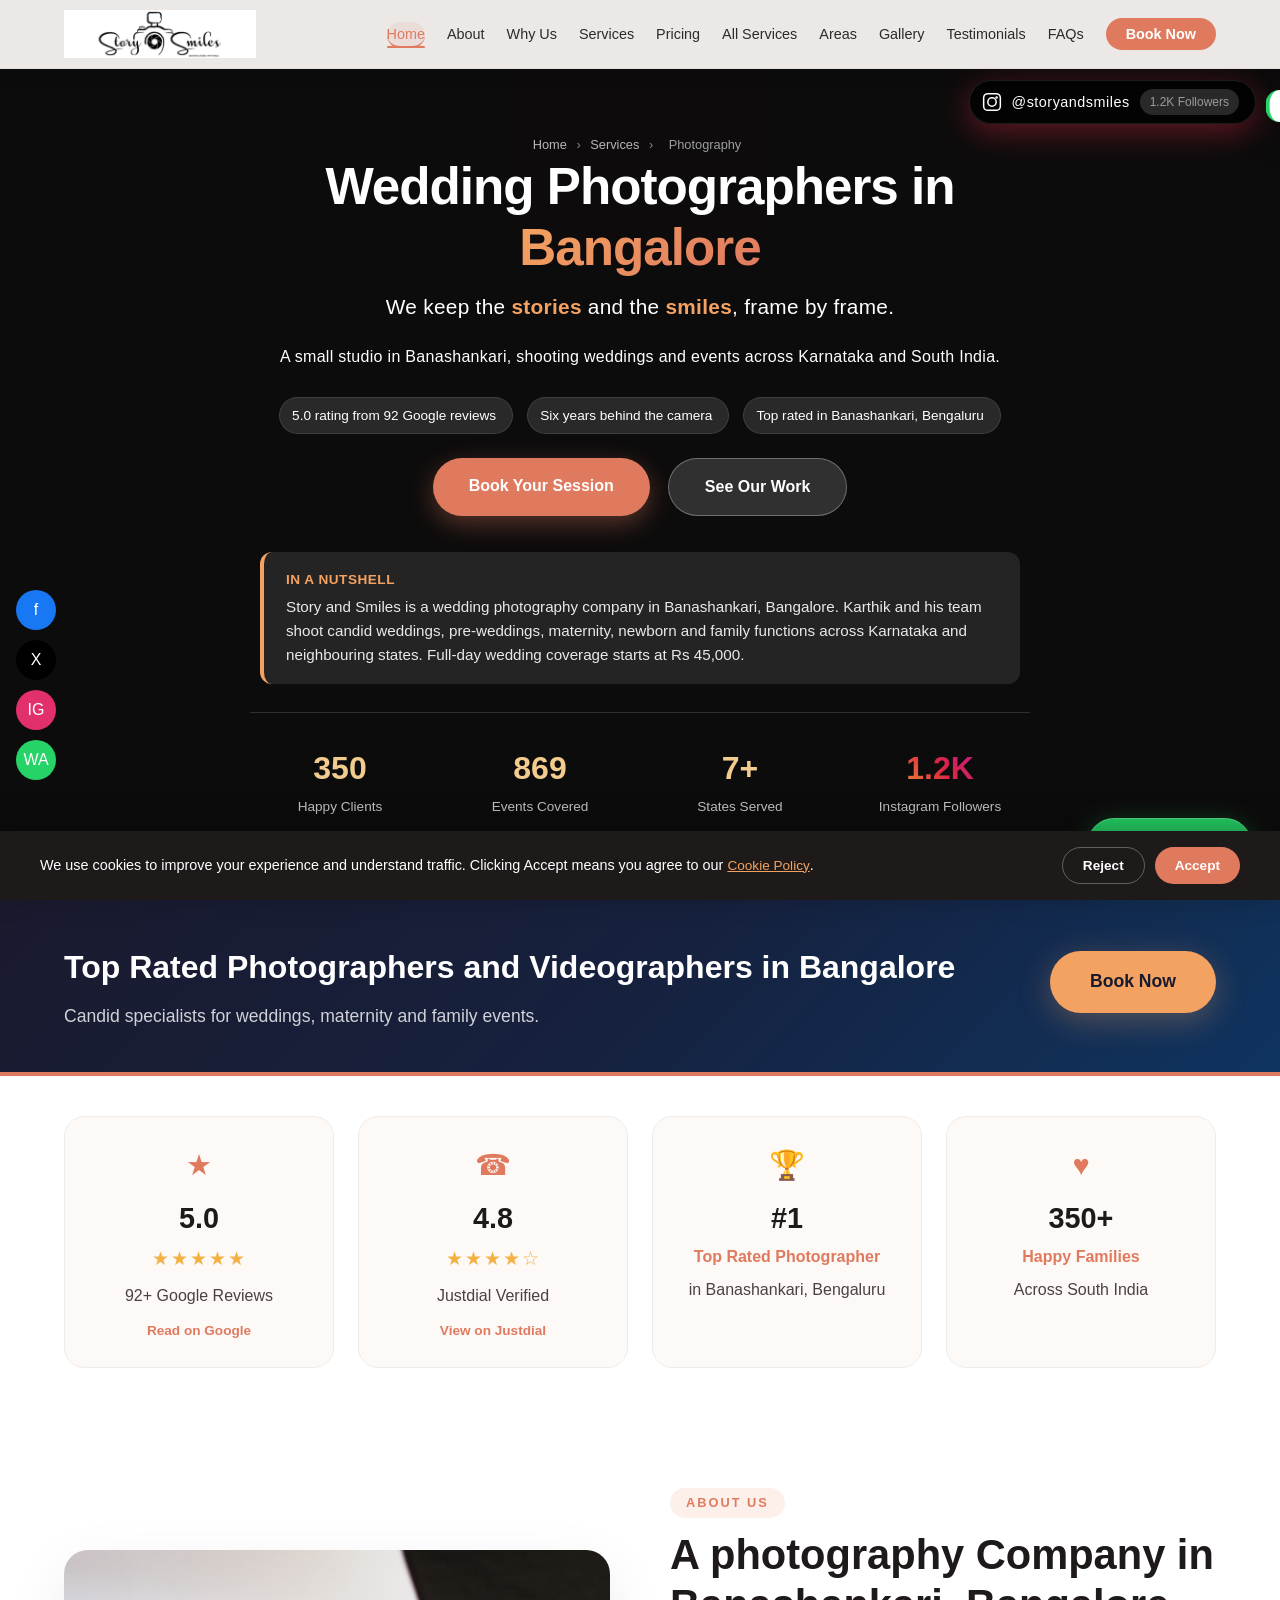
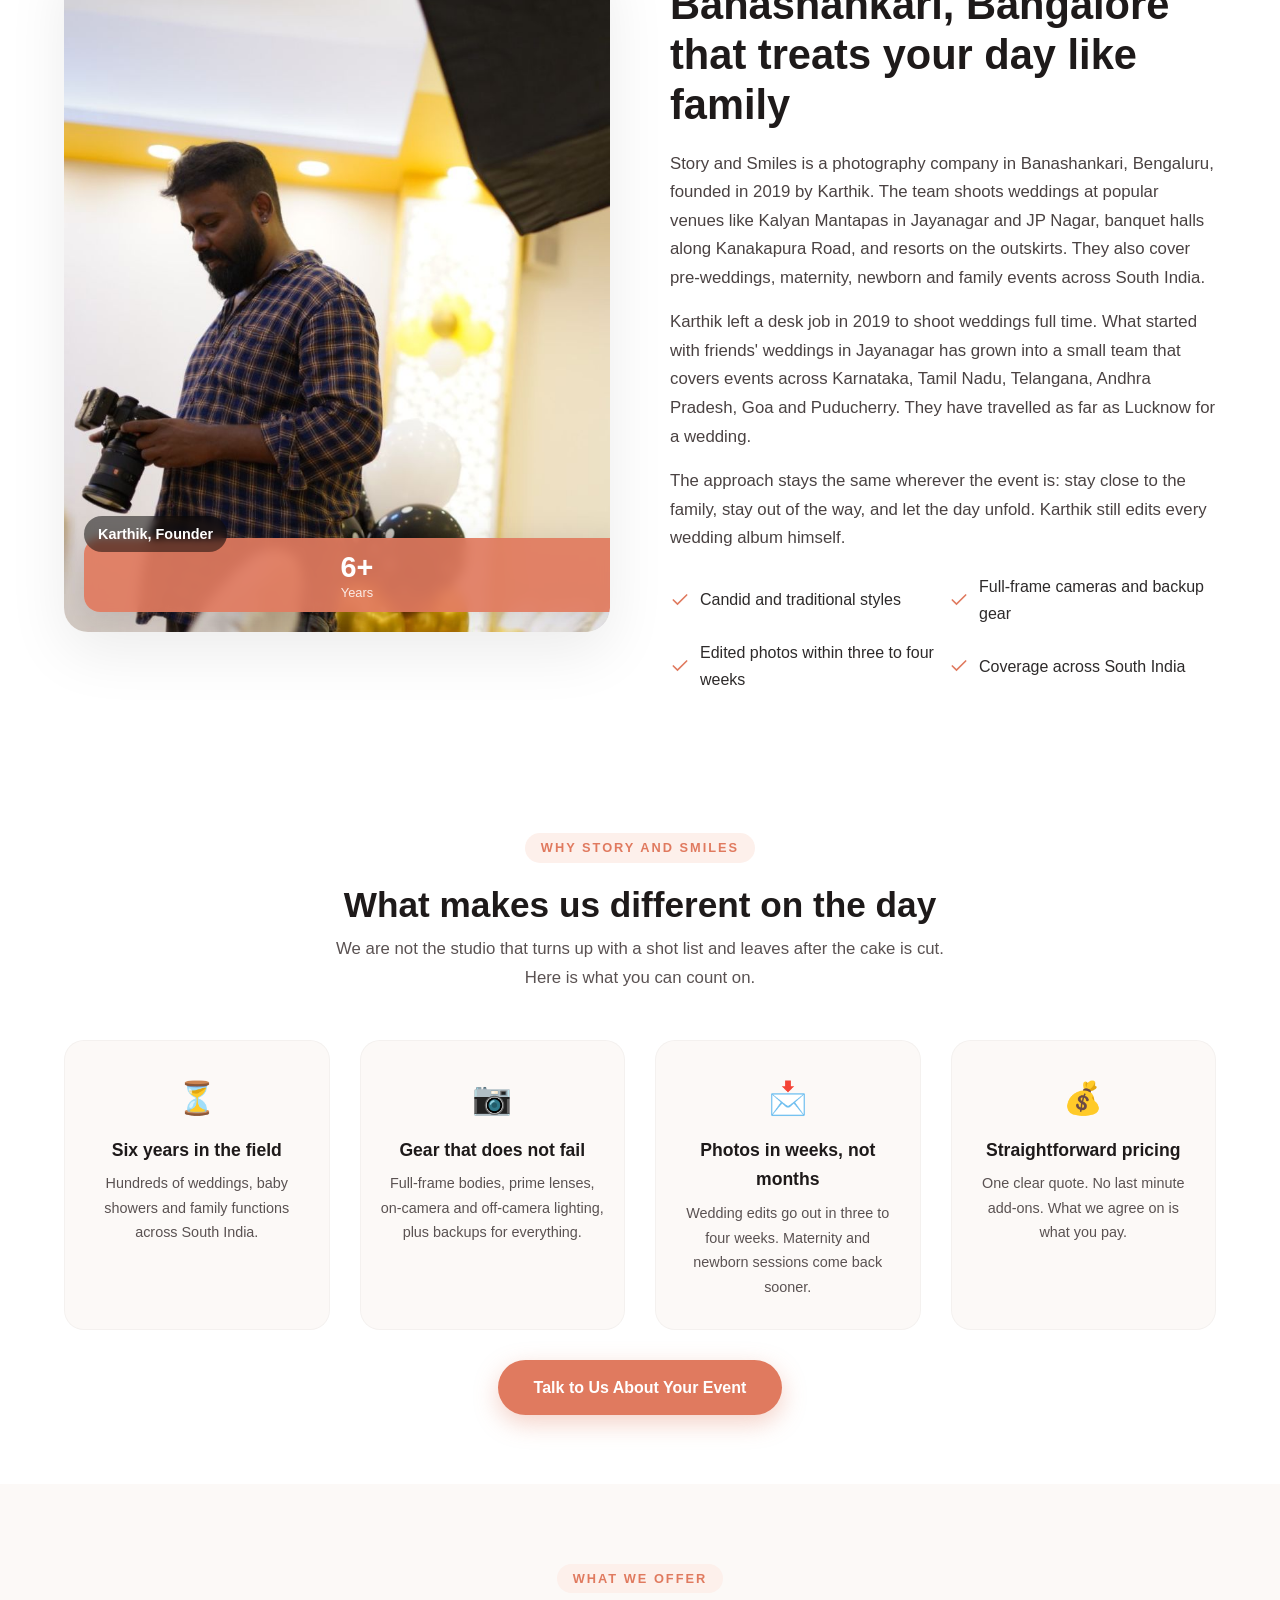
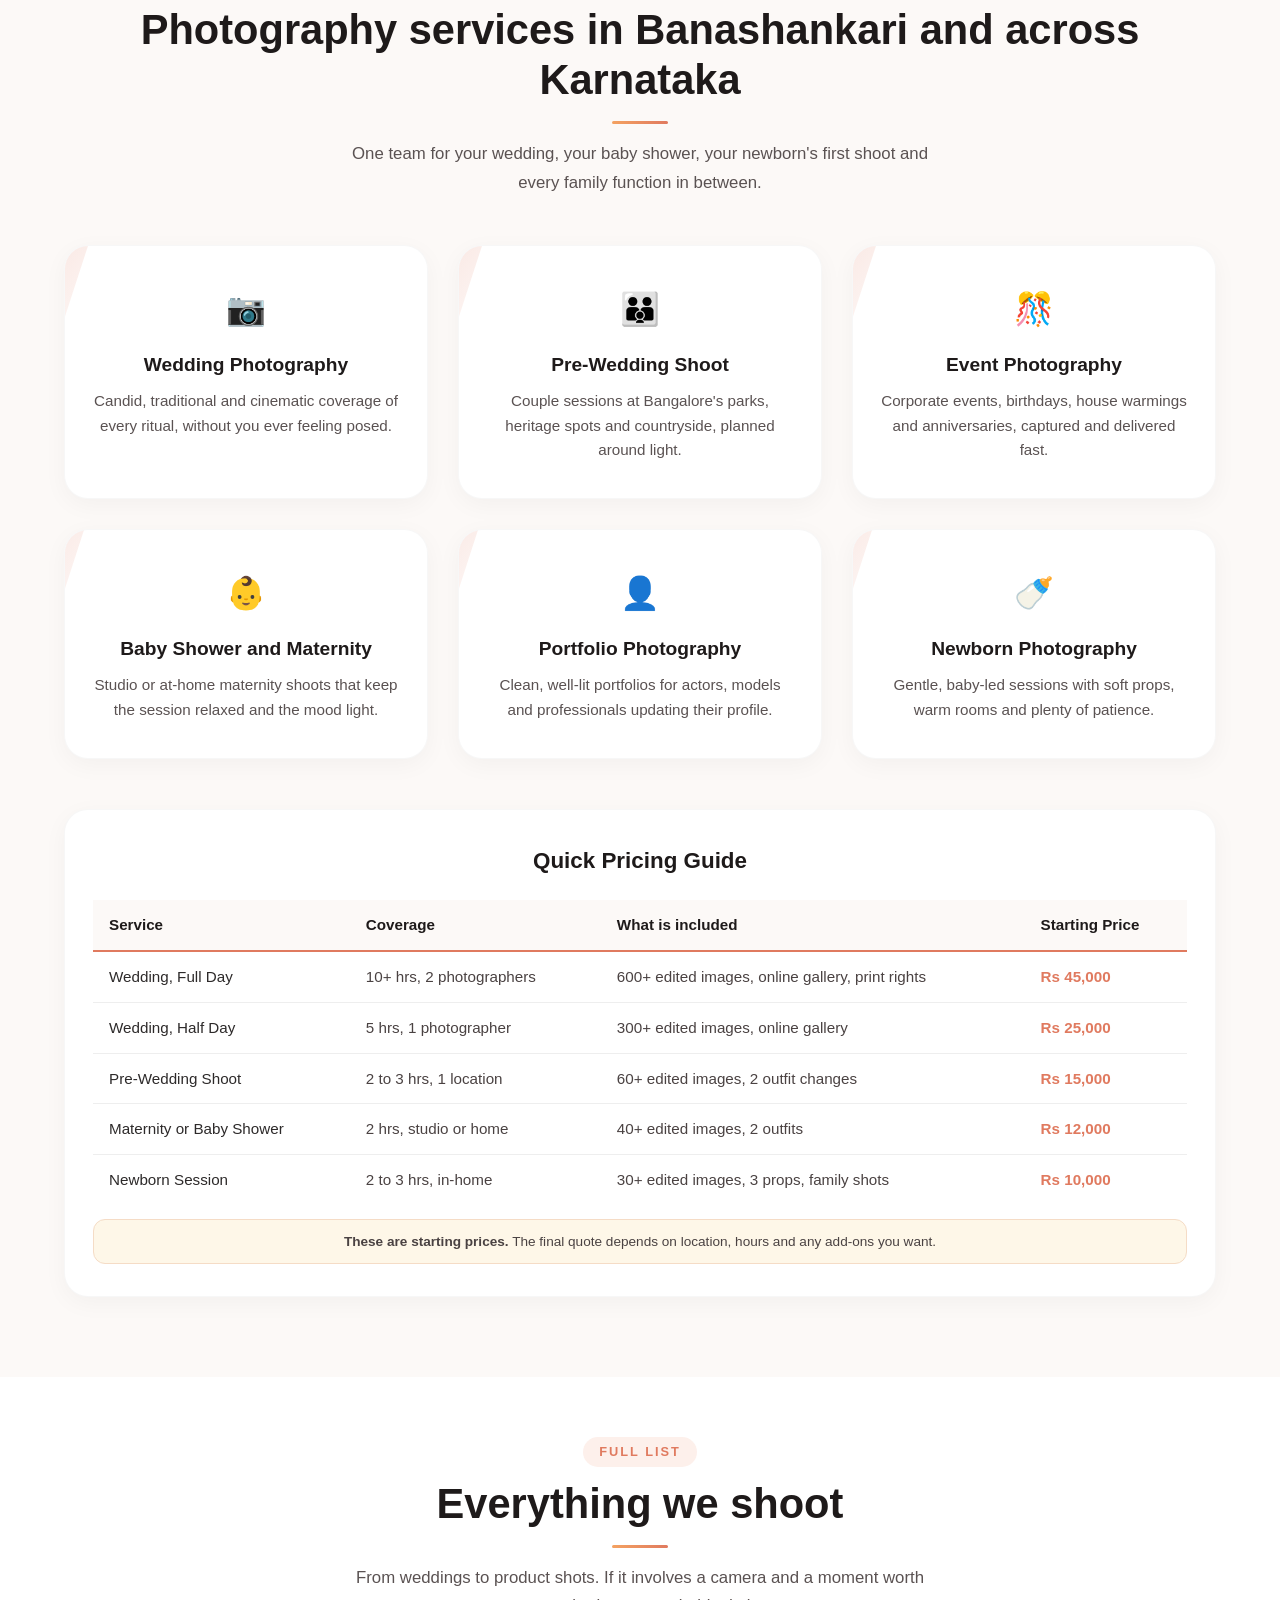
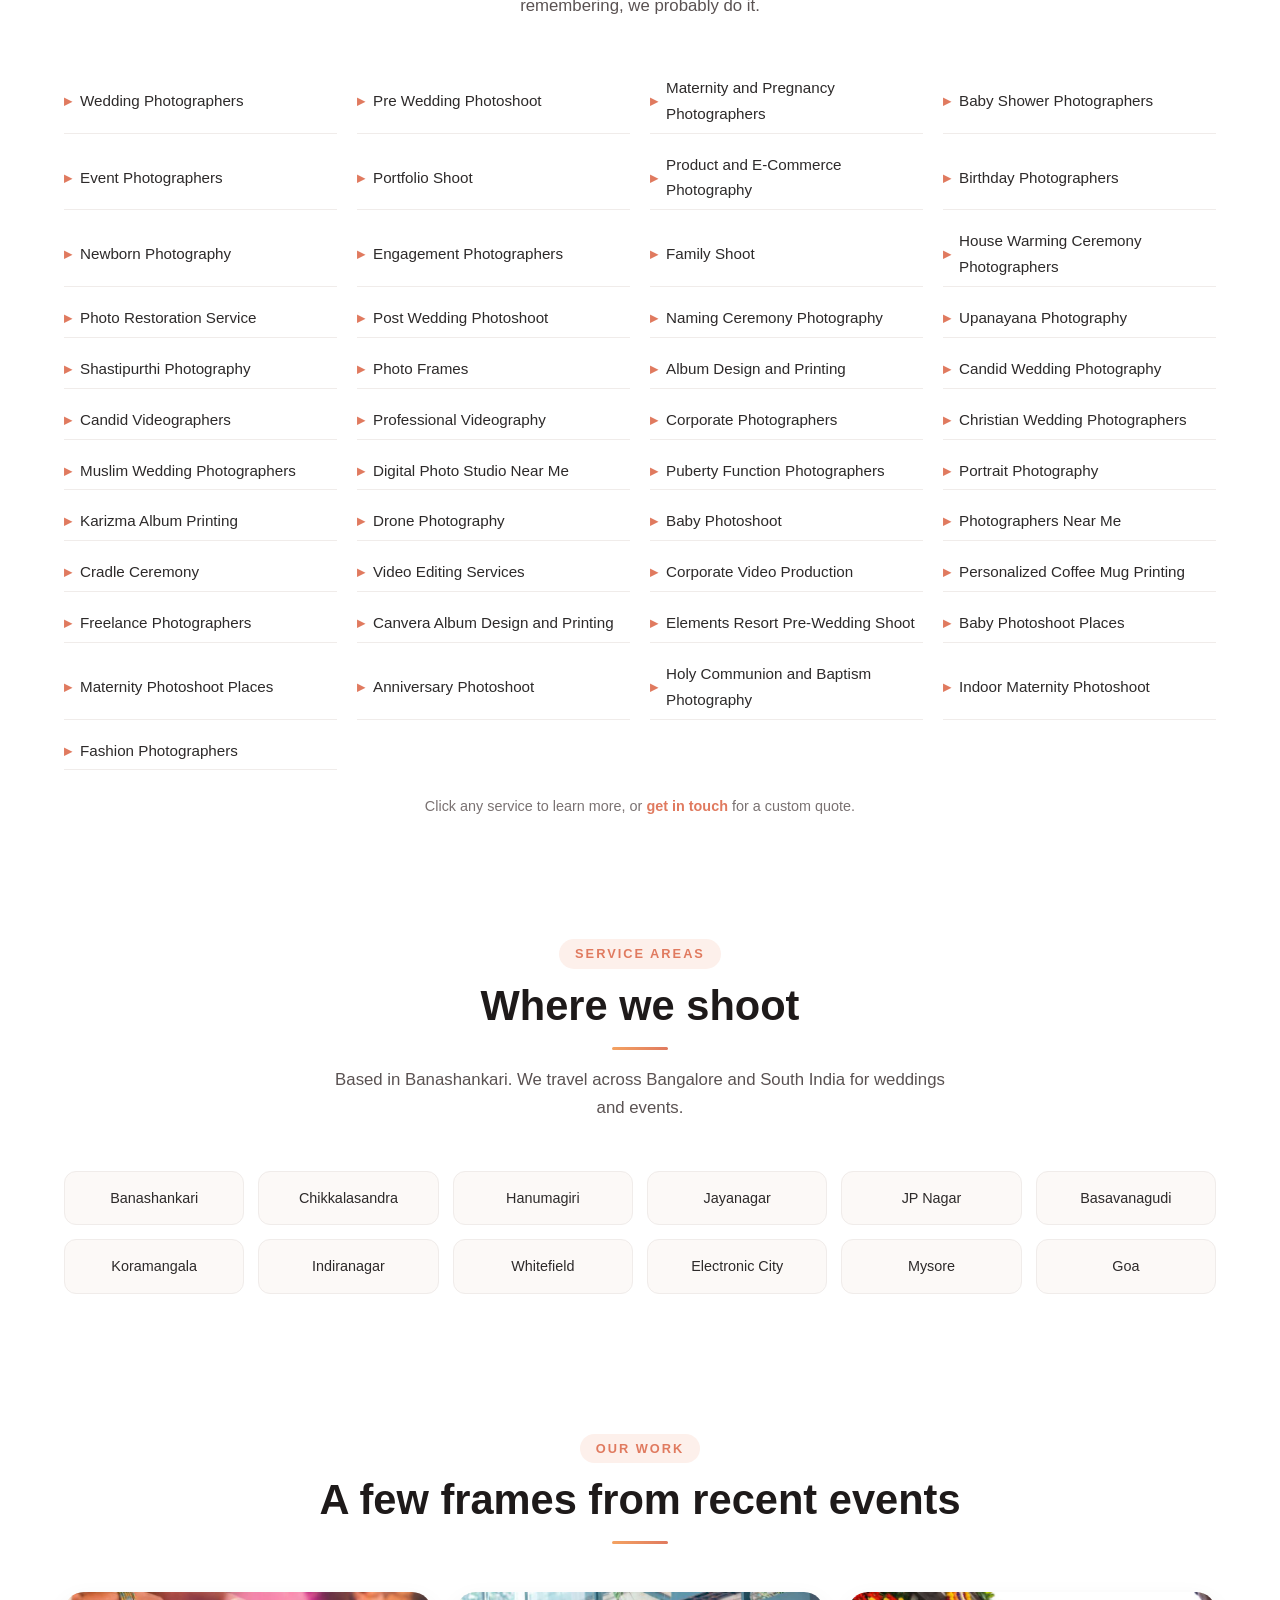
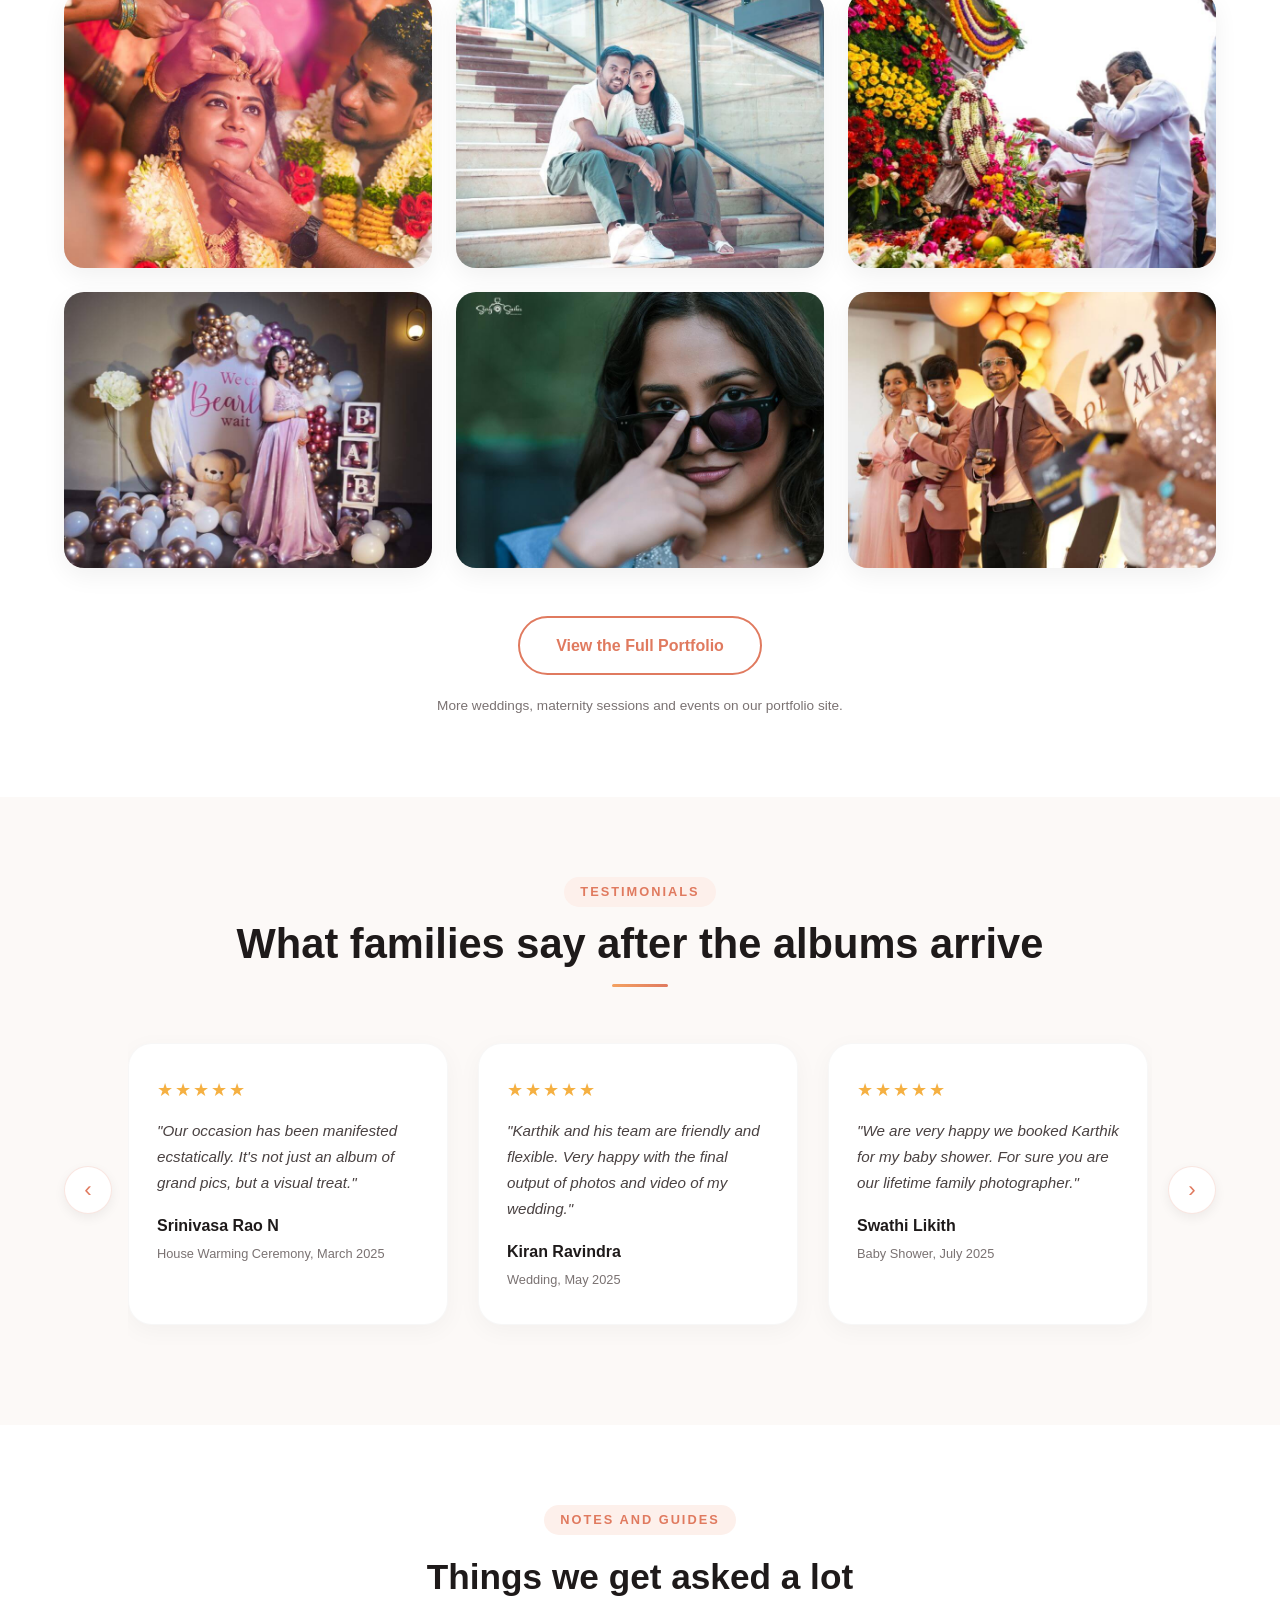
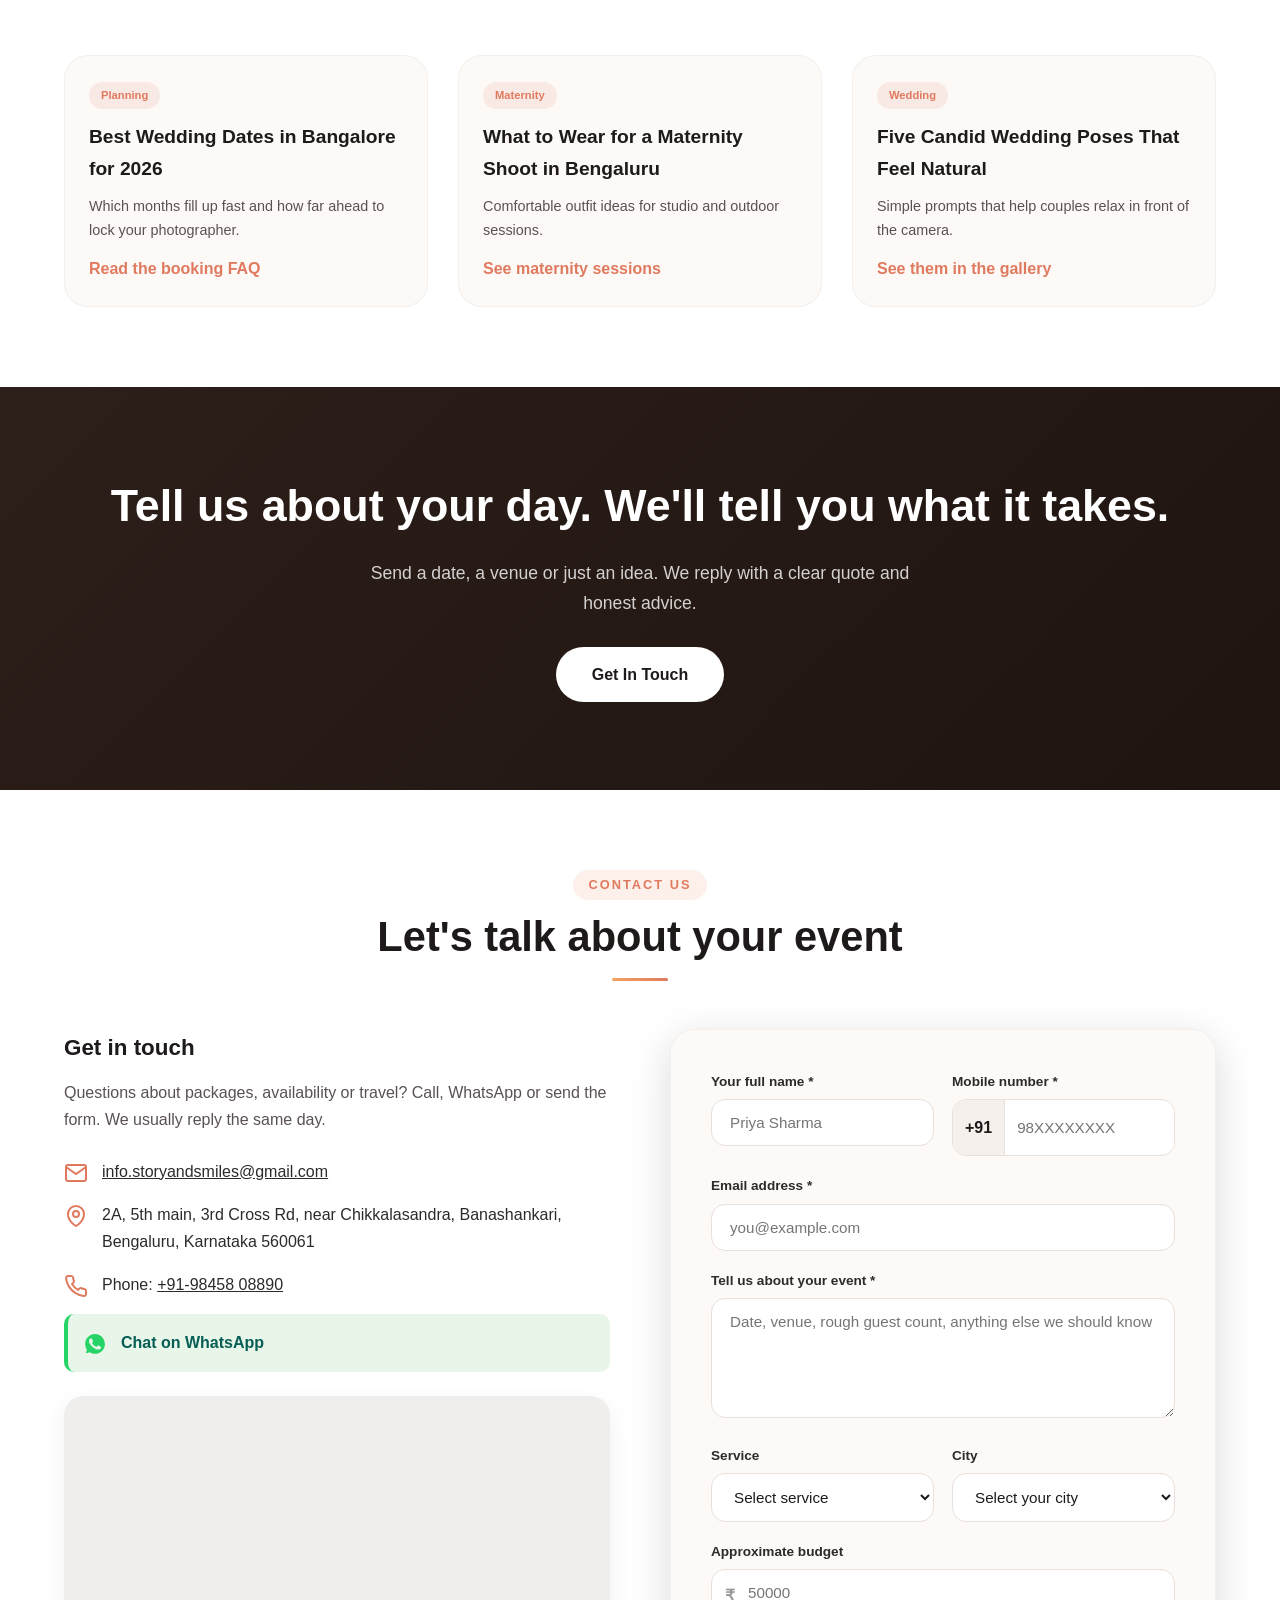
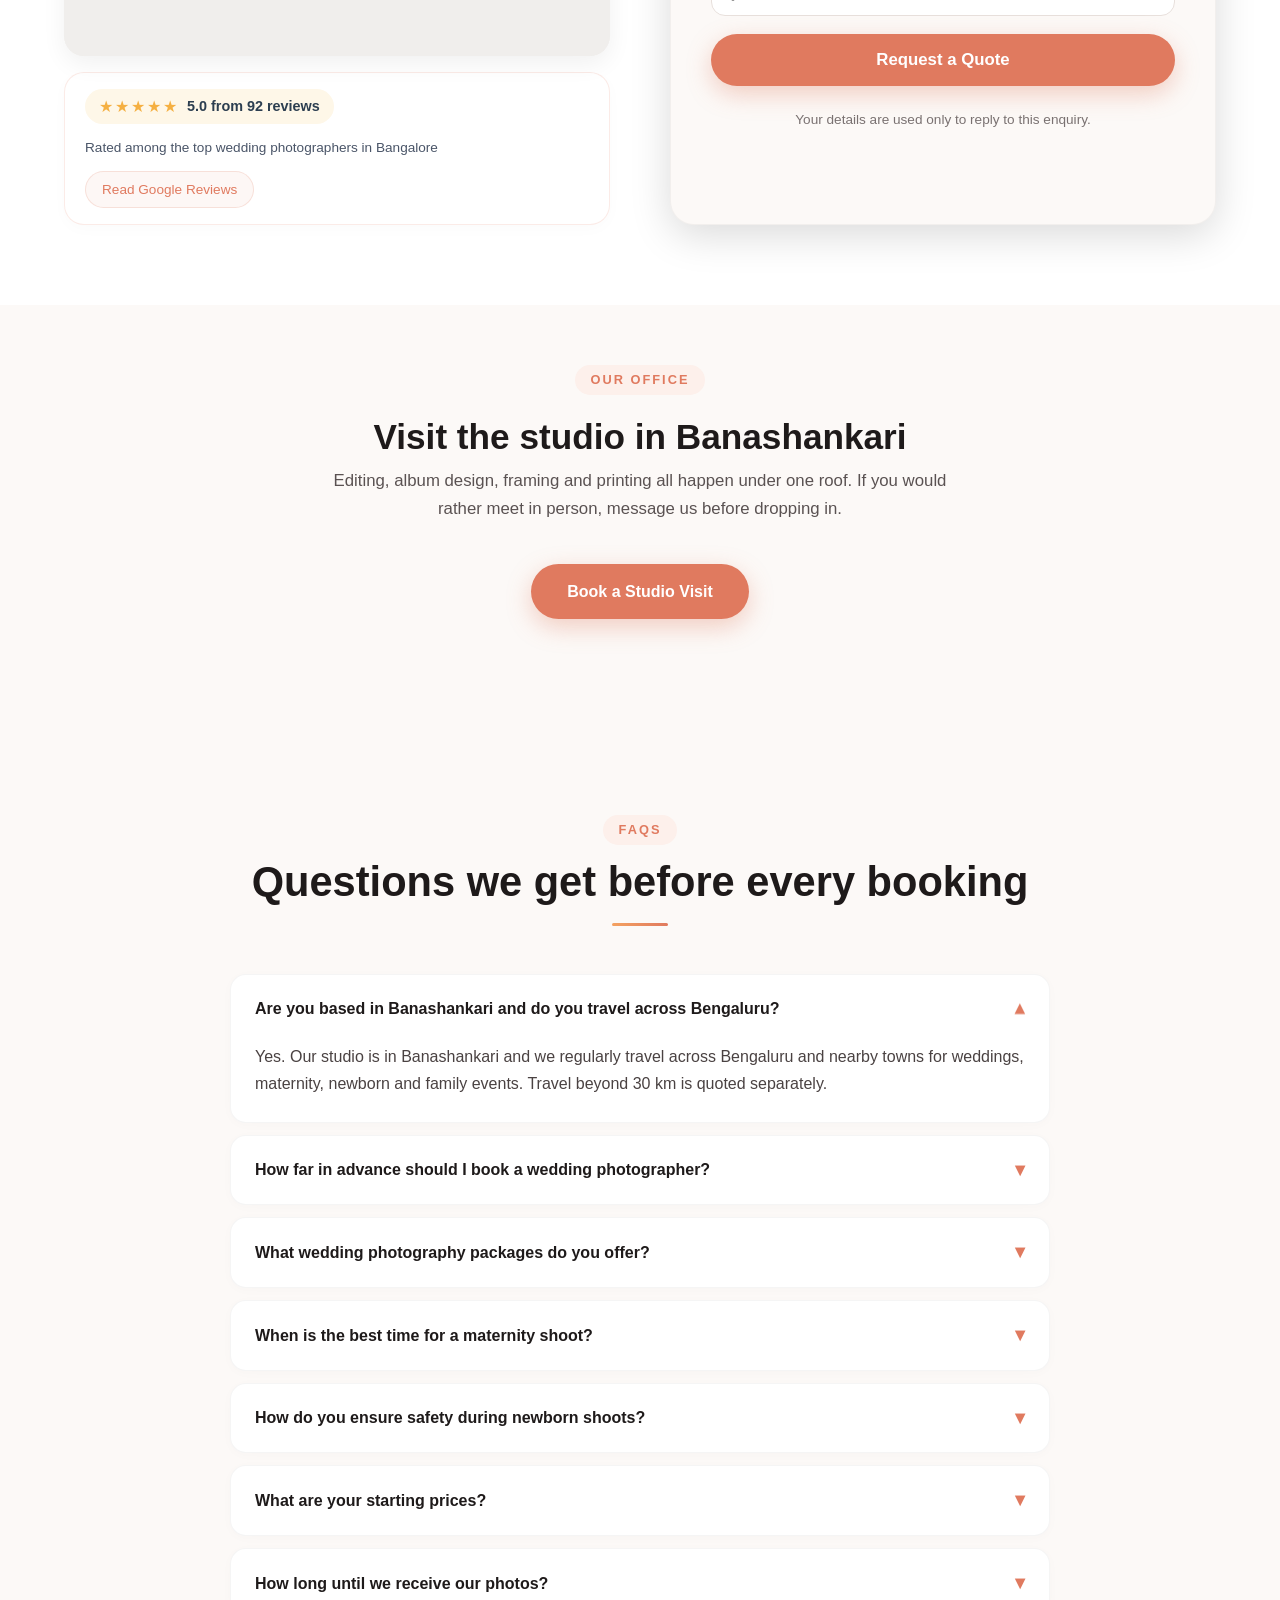
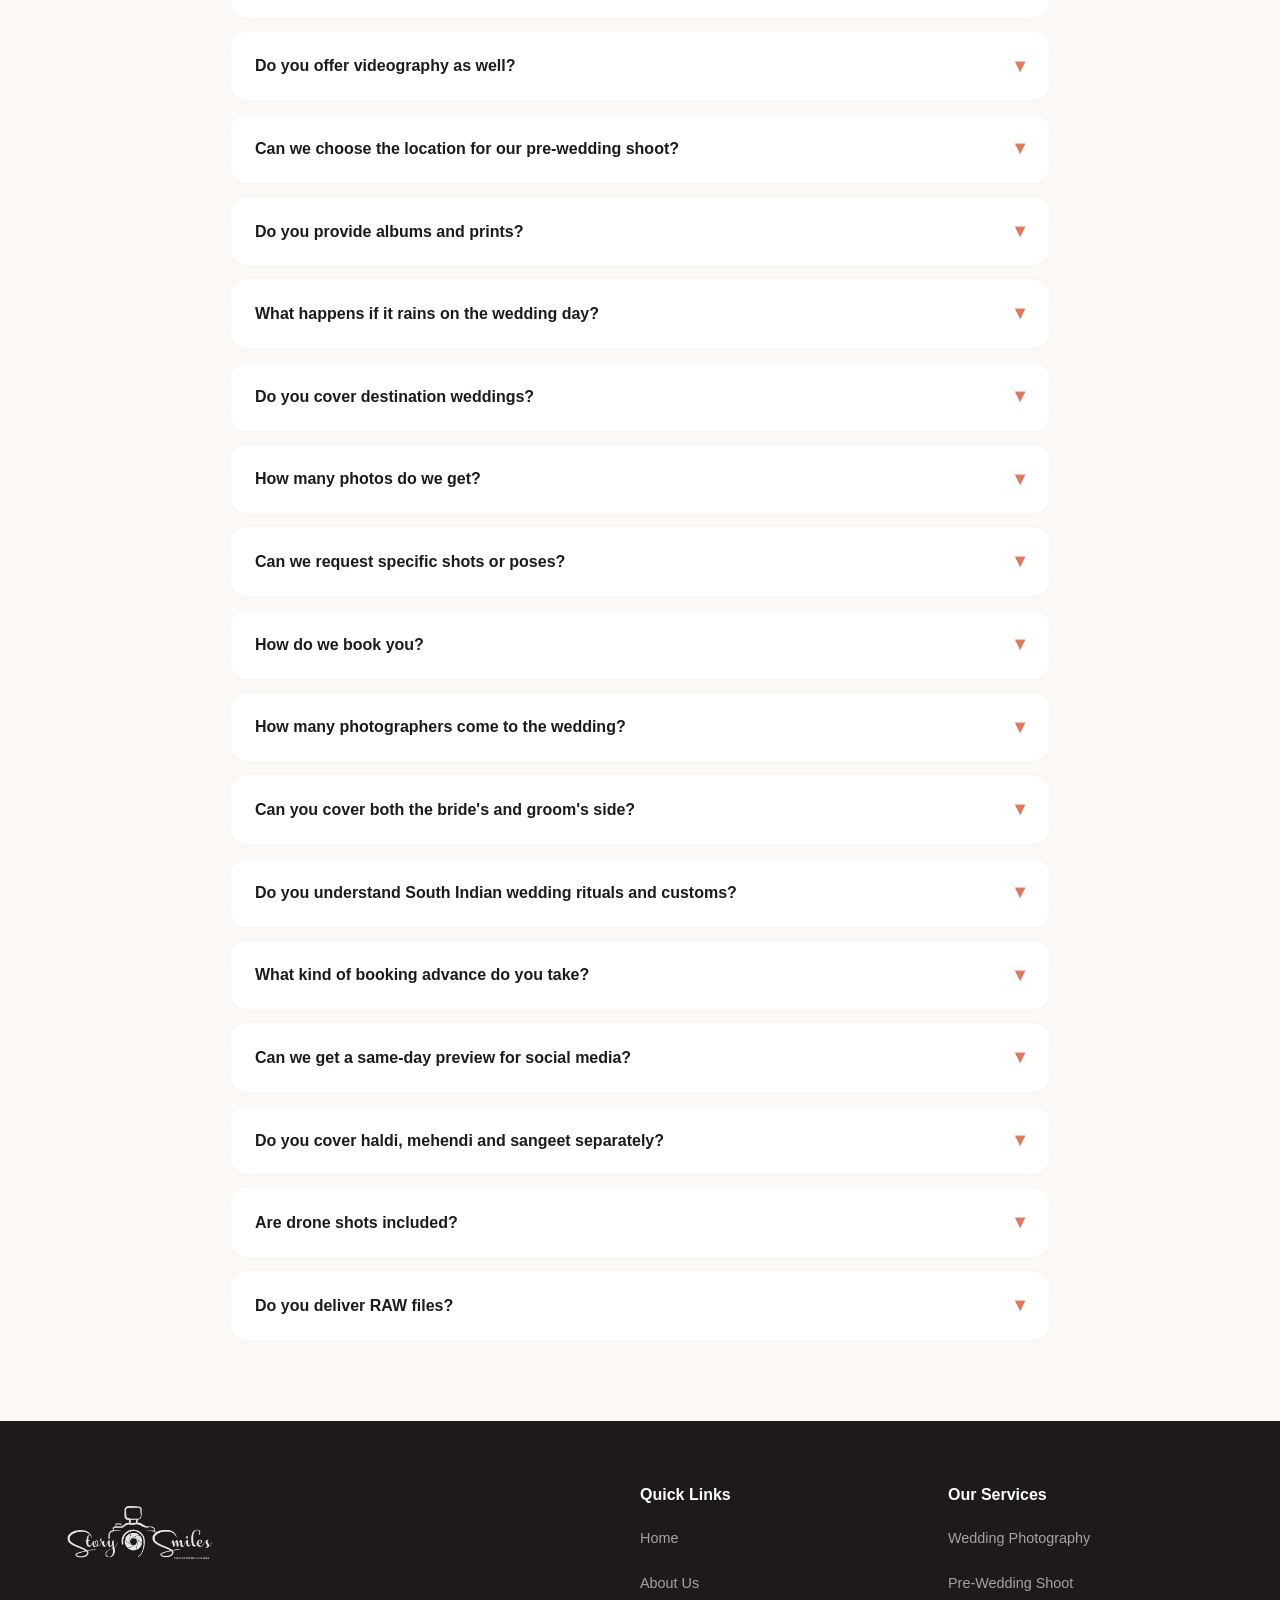
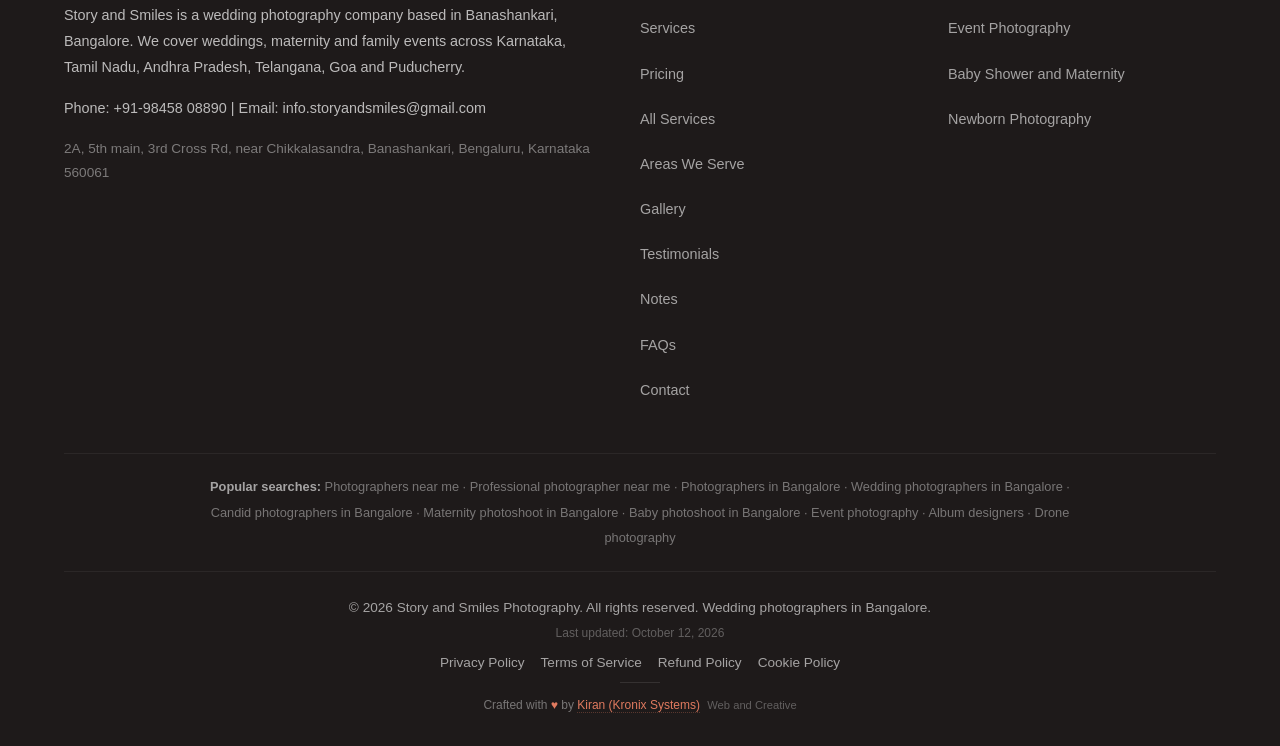
==== index.html @ 7b053120 "Change back to old version" ====
<!DOCTYPE html>
<html lang="en-IN">
<head>
    <meta charset="UTF-8" />
    <meta name="viewport" content="width=device-width, initial-scale=1.0, viewport-fit=cover" />

    <!-- ===== SECURITY (FIXED CSP) ===== -->
    <meta http-equiv="Content-Security-Policy" content="
        default-src 'self';
        script-src 'self' 'unsafe-inline'
            https://www.googletagmanager.com
            https://www.google-analytics.com
            https://www.clarity.ms
            https://connect.facebook.net
            https://news.google.com;
        style-src 'self' 'unsafe-inline';
        img-src 'self' data:
            https://www.facebook.com
            https://www.google-analytics.com
            https://www.googletagmanager.com
            https://www.clarity.ms;
        font-src 'self' data:;
        frame-src
            https://maps.google.com
            https://www.google.com
            https://www.googletagmanager.com;
        connect-src 'self'
            https://*.clarity.ms
            https://www.google-analytics.com
            https://analytics.google.com
            https://region1.google-analytics.com
            https://www.googletagmanager.com
            https://connect.facebook.net
            https://www.facebook.com
            https://formspree.io;
        form-action 'self' https://formspree.io;
        object-src 'none';
        base-uri 'self';
        frame-ancestors 'self';
        upgrade-insecure-requests;
    " />
    <meta name="referrer" content="strict-origin-when-cross-origin" />

    <!-- ===== PRIMARY META ===== -->
    <title>Wedding Photographers in Bangalore | Story and Smiles</title>
    <meta name="description" content="Wedding photography studio in Banashankari, Bangalore. Candid weddings, maternity and newborn shoots across Karnataka. Full-day weddings from Rs 45,000." />
    <meta name="author" content="Story and Smiles Photography" />
    <meta name="robots" content="index, follow, max-image-preview:large, max-snippet:-1" />
    <meta name="theme-color" content="#e07a5f" />
    <meta name="format-detection" content="telephone=yes" />
    <meta name="geo.region" content="IN-KA" />
    <meta name="geo.placename" content="Bangalore" />
    <meta name="geo.position" content="12.9100;77.5590" />
    <meta name="ICBM" content="12.9100, 77.5590" />

    <!-- ===== OPEN GRAPH ===== -->
    <meta property="og:title" content="Wedding Photographers in Bangalore | Story and Smiles" />
    <meta property="og:description" content="A small team in Banashankari capturing weddings, maternity and family stories across South India. Full-day wedding coverage from Rs 45,000." />
    <meta property="og:type" content="website" />
    <meta property="og:image" content="https://story-and-smiles-photography.vercel.app/assets/images/hero-bg.webp" />
    <meta property="og:image:alt" content="Bride and groom during a South Indian wedding ceremony in Bangalore" />
    <meta property="og:image:width" content="1200" />
    <meta property="og:image:height" content="630" />
    <meta property="og:url" content="https://story-and-smiles-photography.vercel.app/" />
    <meta property="og:site_name" content="Story and Smiles Photography" />
    <meta property="og:locale" content="en_IN" />
    <meta property="og:updated_time" content="2026-10-12T10:00:00+05:30" />

    <!-- ===== TWITTER ===== -->
    <meta name="twitter:card" content="summary_large_image" />
    <meta name="twitter:title" content="Wedding Photographers in Bangalore | Story and Smiles" />
    <meta name="twitter:description" content="Candid weddings, maternity and family photography from Banashankari, Bengaluru." />
    <meta name="twitter:image" content="https://story-and-smiles-photography.vercel.app/assets/images/hero-bg.webp" />
    <meta name="twitter:image:alt" content="Story and Smiles Photography portfolio" />
    <meta name="twitter:site" content="@storyandsmiles" />
    <meta name="twitter:creator" content="@storyandsmiles" />

    <!-- ===== FAVICON ===== -->
    <link rel="icon" href="/assets/images/favicon.png" />
    <link rel="apple-touch-icon" href="/assets/images/favicon.png" />

    <link rel="llms" type="text/plain" href="/llms.txt">
    <link rel="llms" type="text/plain" href="/llms-full.txt">

    <!-- ===== CANONICAL + HREFLANG ===== -->
    <link rel="canonical" href="https://story-and-smiles-photography.vercel.app/" />
    <link rel="alternate" hreflang="en-in" href="https://story-and-smiles-photography.vercel.app/" />
    <link rel="alternate" hreflang="x-default" href="https://story-and-smiles-photography.vercel.app/" />

    <!-- ===== SITEMAP ===== -->
    <link rel="sitemap" type="application/xml" title="Sitemap" href="/sitemap.xml" />

    <!-- ===== PRECONNECT / DNS-PREFETCH ===== -->
    <link rel="preconnect" href="https://www.googletagmanager.com" crossorigin />
    <link rel="preconnect" href="https://www.google-analytics.com" crossorigin />
    <link rel="preconnect" href="https://connect.facebook.net" crossorigin />
    <link rel="preconnect" href="https://www.clarity.ms" crossorigin />
    <link rel="dns-prefetch" href="https://maps.google.com" />
    <link rel="dns-prefetch" href="https://formspree.io" />

    <!-- ===== PRELOAD (single hero only) ===== -->
    <link rel="preload" href="assets/images/hero-bg.webp" as="image" type="image/webp" fetchpriority="high" />

    <!-- ===== STYLESHEETS ===== -->
    <link rel="stylesheet" href="css/style.css" />
    <link rel="stylesheet" href="css/animations.css" />

    <!-- ===== VERIFICATION ===== -->
    <meta name="google-site-verification" content="ZMTUWN4rBwuVtQTiprMbyWiizYeSOAj3S2h0cnIvQhc" />
    <!-- TODO: replace with real Bing Webmaster token before launch -->
    <meta name="msvalidate.01" content="REPLACE_WITH_BING_VERIFICATION" />

    <!-- ===== SITE CONFIG ===== -->
    <script>
        window.SMS_CONFIG = {
            ga4Id:        'G-F6NL6CT9YJ',
            gtmId:        'GTM-TC9D7BX3',
            clarityId:    'wpjxrcvyk6',
            fbPixelId:    '',
            formspreeUrl: 'https://formspree.io/f/mljeepvo'
        };
    </script>

    <!-- ===== GA4 CONSENT MODE v2 ===== -->
    <script>
        window.dataLayer = window.dataLayer || [];
        function gtag(){dataLayer.push(arguments);}
        gtag('consent', 'default', {
            'ad_storage': 'denied',
            'ad_user_data': 'denied',
            'ad_personalization': 'denied',
            'analytics_storage': 'denied',
            'functionality_storage': 'granted',
            'security_storage': 'granted',
            'wait_for_update': 500
        });
    </script>

    <!-- ===== GA4 ===== -->
    <script async src="https://www.googletagmanager.com/gtag/js?id=G-F6NL6CT9YJ"></script>
    <script>
        gtag('js', new Date());
        gtag('config', 'G-F6NL6CT9YJ', { 'anonymize_ip': true });
    </script>

    <!-- ===== GTM ===== -->
    <script>(function(w,d,s,l,i){w[l]=w[l]||[];w[l].push({'gtm.start':new Date().getTime(),event:'gtm.js'});var f=d.getElementsByTagName(s)[0],j=d.createElement(s),dl=l!='dataLayer'?'&l='+l:'';j.async=true;j.src='https://www.googletagmanager.com/gtm.js?id='+i+dl;f.parentNode.insertBefore(j,f);})(window,document,'script','dataLayer','GTM-TC9D7BX3');</script>

    <!-- ===== FACEBOOK PIXEL ===== -->
    <script>
        (function () {
            var id = window.SMS_CONFIG && window.SMS_CONFIG.fbPixelId;
            if (!id || id.indexOf('REPLACE') === 0) return;
            !function(f,b,e,v,n,t,s)
            {if(f.fbq)return;n=f.fbq=function(){n.callMethod?
            n.callMethod.apply(n,arguments):n.queue.push(arguments)};
            if(!f._fbq)f._fbq=n;n.push=n;n.loaded=!0;n.version='2.0';
            n.queue=[];t=b.createElement(e);t.async=!0;
            t.src=v;s=b.getElementsByTagName(e)[0];
            s.parentNode.insertBefore(t,s)}(window, document,'script',
            'https://connect.facebook.net/en_US/fbevents.js');
            fbq('init', id);
            fbq('track', 'PageView');
        })();
    </script>

    <!-- ===== CLARITY ===== -->
    <script>(function(c,l,a,r,i,t,y){c[a]=c[a]||function(){(c[a].q=c[a].q||[]).push(arguments)};t=l.createElement(r);t.async=1;t.src="https://www.clarity.ms/tag/"+i+"?ref=bwt";y=l.getElementsByTagName(r)[0];y.parentNode.insertBefore(t,y);})(window,document,"clarity","script","wpjxrcvyk6");</script>

    <!-- ================================================================
    SCHEMA MARKUP
    ================================================================ -->

    <!-- ===== SCHEMA: ORGANIZATION ===== -->
    <script type="application/ld+json">
    {
        "@context": "https://schema.org",
        "@type": "Organization",
        "@id": "https://story-and-smiles-photography.vercel.app/#organization",
        "name": "Story and Smiles Photography",
        "alternateName": "Story & Smiles",
        "url": "https://story-and-smiles-photography.vercel.app/",
        "logo": {
            "@type": "ImageObject",
            "url": "https://story-and-smiles-photography.vercel.app/assets/images/logo.png",
            "width": 512,
            "height": 512,
            "caption": "Story and Smiles Photography logo",
            "copyrightNotice": "\u00a9 2026 Story and Smiles Photography. All rights reserved.",
            "creditText": "Story and Smiles Photography",
            "creator": { "@id": "https://story-and-smiles-photography.vercel.app/#organization" },
            "copyrightHolder": { "@id": "https://story-and-smiles-photography.vercel.app/#organization" },
            "license": "https://story-and-smiles-photography.vercel.app/#termsModal",
            "acquireLicensePage": "https://story-and-smiles-photography.vercel.app/#contact"
        },
        "image": "https://story-and-smiles-photography.vercel.app/assets/images/hero-bg.webp",
        "description": "Photography studio in Banashankari, Bengaluru, covering weddings, pre-weddings, maternity, newborn and family events across South India.",
        "slogan": "Stories and smiles, kept for a lifetime.",
        "email": "info.storyandsmiles@gmail.com",
        "telephone": "+91-9845808890",
        "foundingDate": "2019-06-01",
        "numberOfEmployees": { "@type": "QuantitativeValue", "value": 4 },
        "knowsLanguage": ["en", "kn", "hi", "te", "ta"],
        "areaServed": [
            { "@type": "City", "name": "Bengaluru" },
            { "@type": "City", "name": "Mysuru" },
            { "@type": "State", "name": "Karnataka" },
            { "@type": "State", "name": "Tamil Nadu" },
            { "@type": "State", "name": "Andhra Pradesh" },
            { "@type": "State", "name": "Telangana" },
            { "@type": "State", "name": "Goa" },
            { "@type": "AdministrativeArea", "name": "Puducherry" }
        ],
        "sameAs": [
            "https://www.instagram.com/storyandsmiles",
            "https://www.facebook.com/storyandsmiles",
            "https://karthikstories.my.canva.site/",
            "https://search.google.com/local/reviews?placeid=ChIJu3grGi1RrjsRI_yNq1Bk-8A",
            "https://www.justdial.com/Bangalore/Story-And-Smiles-Photography-Near-Om-Shakthi-Temple-Hanumagiri/080PXX80-XX80-230210161034-P9I3_BZDET"
        ],
        "contactPoint": [
            {
                "@type": "ContactPoint",
                "telephone": "+91-9845808890",
                "contactType": "customer service",
                "areaServed": "IN",
                "availableLanguage": ["en", "kn", "hi", "te", "ta"],
                "url": "https://wa.me/919845808890",
                "hoursAvailable": {
                    "@type": "OpeningHoursSpecification",
                    "dayOfWeek": ["Monday","Tuesday","Wednesday","Thursday","Friday","Saturday","Sunday"],
                    "opens": "09:00",
                    "closes": "20:00"
                }
            },
            {
                "@type": "ContactPoint",
                "telephone": "+91-9845808890",
                "contactType": "sales",
                "areaServed": "IN",
                "availableLanguage": ["en", "kn", "hi", "te", "ta"],
                "url": "https://wa.me/919845808890"
            }
        ]
    }
    </script>

    <!-- ===== SCHEMA: LOCAL BUSINESS (with nested reviews) ===== -->
    <script type="application/ld+json">
    {
        "@context": "https://schema.org",
        "@type": ["LocalBusiness", "ProfessionalService", "PhotographyBusiness"],
        "@id": "https://story-and-smiles-photography.vercel.app/#localbusiness",
        "name": "Story and Smiles Photography",
        "alternateName": "Story & Smiles Photography Bangalore",
        "description": "Wedding photography studio in Banashankari, Bengaluru. Candid, traditional and cinematic coverage for weddings, plus maternity, newborn, baby shower and event photography across Karnataka and South India.",
        "image": [
            "https://story-and-smiles-photography.vercel.app/assets/images/logo.png",
            "https://story-and-smiles-photography.vercel.app/assets/images/hero-bg.webp",
            "https://story-and-smiles-photography.vercel.app/assets/images/wedding-1.jpg"
        ],
        "telephone": "+91-9845808890",
        "email": "info.storyandsmiles@gmail.com",
        "priceRange": "Rs 10,000 - Rs 60,000",
        "currenciesAccepted": "INR",
        "paymentAccepted": "Cash, UPI, Bank Transfer",
        "url": "https://story-and-smiles-photography.vercel.app/",
        "address": {
            "@type": "PostalAddress",
            "streetAddress": "2A, 5th main, 3rd Cross Rd, near Chikkalasandra, Banashankari",
            "addressLocality": "Bengaluru",
            "addressRegion": "Karnataka",
            "postalCode": "560061",
            "addressCountry": "IN"
        },
        "geo": {
            "@type": "GeoCoordinates",
            "latitude": "12.9100",
            "longitude": "77.5590"
        },
        "hasMap": "https://maps.google.com/?q=Story+And+Smiles+Photography+Banashankari+Bengaluru",
        "openingHoursSpecification": [{
            "@type": "OpeningHoursSpecification",
            "dayOfWeek": ["Monday","Tuesday","Wednesday","Thursday","Friday","Saturday","Sunday"],
            "opens": "09:00",
            "closes": "20:00"
        }],
        "knowsAbout": [
            "Candid wedding photography",
            "South Indian wedding rituals",
            "Kannada wedding customs",
            "Tamil wedding customs",
            "Maternity photography",
            "Newborn photography",
            "Baby shower photography",
            "Karizma album design",
            "Canvera photo books",
            "Drone photography",
            "Event photography in Bengaluru"
        ],
        "areaServed": [
            { "@type": "City", "name": "Bengaluru" },
            { "@type": "City", "name": "Mysuru" },
            { "@type": "State", "name": "Karnataka" },
            { "@type": "State", "name": "Tamil Nadu" },
            { "@type": "State", "name": "Andhra Pradesh" },
            { "@type": "State", "name": "Telangana" },
            { "@type": "State", "name": "Goa" },
            { "@type": "AdministrativeArea", "name": "Puducherry" }
        ],
        "aggregateRating": {
            "@type": "AggregateRating",
            "ratingValue": "5.0",
            "reviewCount": "92",
            "bestRating": "5",
            "worstRating": "1"
        },
        "review": [
            {
                "@type": "Review",
                "author": { "@type": "Person", "name": "Srinivasa Rao N" },
                "datePublished": "2025-03-12",
                "reviewRating": { "@type": "Rating", "ratingValue": "5", "bestRating": "5", "worstRating": "1" },
                "reviewBody": "Our occasion has been manifested ecstatically. It's not just an album of grand pics, but a visual treat. The stories behind each picture signify the meaning of bonding hidden in them. Fantastic photographer."
            },
            {
                "@type": "Review",
                "author": { "@type": "Person", "name": "Kiran Ravindra" },
                "datePublished": "2025-05-22",
                "reviewRating": { "@type": "Rating", "ratingValue": "5", "bestRating": "5", "worstRating": "1" },
                "reviewBody": "Karthik and his team are friendly and flexible. Very happy with the final output of photos and video of my wedding. Recommend to anyone looking for wedding photography, portfolios and events."
            },
            {
                "@type": "Review",
                "author": { "@type": "Person", "name": "Swathi Likith" },
                "datePublished": "2025-07-08",
                "reviewRating": { "@type": "Rating", "ratingValue": "5", "bestRating": "5", "worstRating": "1" },
                "reviewBody": "We are very happy we booked Karthik for my baby shower. Your suggestion, photography and final output were all excellent. For sure you are our lifetime family photographer."
            },
            {
                "@type": "Review",
                "author": { "@type": "Person", "name": "Lokesh H" },
                "datePublished": "2025-09-14",
                "reviewRating": { "@type": "Rating", "ratingValue": "5", "bestRating": "5", "worstRating": "1" },
                "reviewBody": "We contacted Story and Smiles for a family function. The flexibility was amazing. Our function ran longer than planned but he stayed and shot the whole event. Received photos within a couple of days where others take a week."
            },
            {
                "@type": "Review",
                "author": { "@type": "Person", "name": "Vasantha Priya" },
                "datePublished": "2025-11-02",
                "reviewRating": { "@type": "Rating", "ratingValue": "5", "bestRating": "5", "worstRating": "1" },
                "reviewBody": "Photos in the album are stunning and beautiful. Wedding video quality is exceptional. Friendly and patient with us throughout."
            },
            {
                "@type": "Review",
                "author": { "@type": "Person", "name": "Sateesh Patil" },
                "datePublished": "2026-01-18",
                "reviewRating": { "@type": "Rating", "ratingValue": "5", "bestRating": "5", "worstRating": "1" },
                "reviewBody": "Karthik patiently captured pre-birthday and birthday event photoshoots. The quality of the album and photos was amazing. Appreciate his support in choosing the best photos and his editing style."
            },
            {
                "@type": "Review",
                "author": { "@type": "Person", "name": "Ananya and Vikram" },
                "datePublished": "2026-02-25",
                "reviewRating": { "@type": "Rating", "ratingValue": "5", "bestRating": "5", "worstRating": "1" },
                "reviewBody": "Karthik is incredibly talented. Our pre-wedding photos looked like they belonged in a magazine. Highly recommend Story and Smiles."
            },
            {
                "@type": "Review",
                "author": { "@type": "Person", "name": "Priya and Ravi" },
                "datePublished": "2026-04-10",
                "reviewRating": { "@type": "Rating", "ratingValue": "5", "bestRating": "5", "worstRating": "1" },
                "reviewBody": "The newborn session was gentle and safe. Karthik captured our little one's first days perfectly. We will treasure these forever."
            }
        ],
        "founder": { "@id": "https://story-and-smiles-photography.vercel.app/#karthik" },
        "employee": { "@id": "https://story-and-smiles-photography.vercel.app/#karthik" },
        "sameAs": [
            "https://www.instagram.com/storyandsmiles",
            "https://www.facebook.com/storyandsmiles",
            "https://karthikstories.my.canva.site/",
            "https://search.google.com/local/reviews?placeid=ChIJu3grGi1RrjsRI_yNq1Bk-8A",
            "https://www.justdial.com/Bangalore/Story-And-Smiles-Photography-Near-Om-Shakthi-Temple-Hanumagiri/080PXX80-XX80-230210161034-P9I3_BZDET"
        ],
        "hasOfferCatalog": {
            "@type": "OfferCatalog",
            "name": "Photography Packages",
            "itemListElement": [
                { "@type": "Offer", "itemOffered": { "@type": "Service", "name": "Full Day Wedding Photography" }, "price": "45000", "priceCurrency": "INR", "validFrom": "2026-01-01", "validThrough": "2026-12-31" },
                { "@type": "Offer", "itemOffered": { "@type": "Service", "name": "Half Day Wedding Photography" }, "price": "25000", "priceCurrency": "INR", "validFrom": "2026-01-01", "validThrough": "2026-12-31" },
                { "@type": "Offer", "itemOffered": { "@type": "Service", "name": "Pre-Wedding Photoshoot" }, "price": "15000", "priceCurrency": "INR", "validFrom": "2026-01-01", "validThrough": "2026-12-31" },
                { "@type": "Offer", "itemOffered": { "@type": "Service", "name": "Maternity and Baby Shower" }, "price": "12000", "priceCurrency": "INR", "validFrom": "2026-01-01", "validThrough": "2026-12-31" },
                { "@type": "Offer", "itemOffered": { "@type": "Service", "name": "Newborn Photography" }, "price": "10000", "priceCurrency": "INR", "validFrom": "2026-01-01", "validThrough": "2026-12-31" }
            ]
        },
        "makesOffer": [
            { "@type": "Offer", "itemOffered": { "@type": "Service", "name": "Wedding Photography", "description": "Candid, traditional and cinematic wedding coverage in Bangalore." } },
            { "@type": "Offer", "itemOffered": { "@type": "Service", "name": "Pre-Wedding Photoshoot", "description": "Pre-wedding shoots at scenic locations in and around Bangalore." } },
            { "@type": "Offer", "itemOffered": { "@type": "Service", "name": "Maternity and Baby Shower Photography", "description": "Maternity photoshoots in studio or at home across Bengaluru." } },
            { "@type": "Offer", "itemOffered": { "@type": "Service", "name": "Newborn Photography", "description": "Safe, baby-led newborn sessions in Bangalore." } },
            { "@type": "Offer", "itemOffered": { "@type": "Service", "name": "Event Photography", "description": "Corporate, birthday and anniversary coverage in South India." } },
            { "@type": "Offer", "itemOffered": { "@type": "Service", "name": "Portfolio Photography", "description": "Portfolios for actors, models and working professionals." } },
            { "@type": "Offer", "itemOffered": { "@type": "Service", "name": "Product Photography", "description": "E-commerce ready product photos." } },
            { "@type": "Offer", "itemOffered": { "@type": "Service", "name": "Candid Videography", "description": "Cinematic wedding and event films." } },
            { "@type": "Offer", "itemOffered": { "@type": "Service", "name": "Photo Restoration", "description": "Restoration of old and damaged prints." } },
            { "@type": "Offer", "itemOffered": { "@type": "Service", "name": "Album Design and Printing", "description": "Karizma, Canvera and custom photo books." } },
            { "@type": "Offer", "itemOffered": { "@type": "Service", "name": "Drone Photography", "description": "Aerial coverage for weddings and events." } }
        ]
    }
    </script>

    <!-- ===== SCHEMA: PERSON (FOUNDER) ===== -->
    <script type="application/ld+json">
    {
        "@context": "https://schema.org",
        "@type": "Person",
        "@id": "https://story-and-smiles-photography.vercel.app/#karthik",
        "name": "Karthik",
        "givenName": "Karthik",
        "jobTitle": "Founder and Lead Photographer",
        "description": "Self-taught wedding and portrait photographer based in Banashankari, Bengaluru. Founder of Story and Smiles Photography.",
        "worksFor": { "@id": "https://story-and-smiles-photography.vercel.app/#organization" },
        "url": "https://story-and-smiles-photography.vercel.app/",
        "image": "https://story-and-smiles-photography.vercel.app/assets/images/about-us.jpg",
        "hasOccupation": {
            "@type": "Occupation",
            "name": "Wedding Photographer",
            "occupationalCategory": "27-4021.00",
            "skills": "Candid photography, portrait lighting, album design, event coverage, newborn safety posing"
        },
        "knowsAbout": [
            "Wedding Photography",
            "Candid Photography",
            "Maternity Photography",
            "Newborn Photography",
            "Event Photography",
            "Album Design",
            "South Indian Wedding Rituals"
        ],
        "knowsLanguage": ["en", "kn", "hi", "te", "ta"],
        "hasCredential": [
            {
                "@type": "EducationalOccupationalCredential",
                "name": "Professional Wedding Photographer",
                "credentialCategory": "Professional Certification",
                "recognizedBy": { "@type": "Organization", "name": "Independent Practice" }
            }
        ],
        "award": [
            "Top Rated Photographer, Banashankari, Bengaluru"
        ],
        "sameAs": [
            "https://www.instagram.com/storyandsmiles",
            "https://www.facebook.com/storyandsmiles"
        ]
    }
    </script>

    <!-- ===== SCHEMA: WEBSITE ===== -->
    <script type="application/ld+json">
    {
        "@context": "https://schema.org",
        "@type": "WebSite",
        "@id": "https://story-and-smiles-photography.vercel.app/#website",
        "url": "https://story-and-smiles-photography.vercel.app/",
        "name": "Story and Smiles Photography",
        "publisher": { "@id": "https://story-and-smiles-photography.vercel.app/#organization" },
        "description": "Wedding photographers in Bangalore offering candid, maternity, newborn and event photography.",
        "inLanguage": "en-IN"
    }
    </script>

    <!-- ===== SCHEMA: WEBPAGE (with Speakable + significantLink) ===== -->
    <script type="application/ld+json">
    {
        "@context": "https://schema.org",
        "@type": "WebPage",
        "@id": "https://story-and-smiles-photography.vercel.app/#webpage",
        "url": "https://story-and-smiles-photography.vercel.app/",
        "name": "Wedding Photographers in Bangalore | Story and Smiles",
        "isPartOf": { "@id": "https://story-and-smiles-photography.vercel.app/#website" },
        "about": [
            { "@id": "https://story-and-smiles-photography.vercel.app/#localbusiness" },
            { "@type": "Thing", "name": "Wedding Photography" },
            { "@type": "Thing", "name": "Maternity Photography" },
            { "@type": "Thing", "name": "Newborn Photography" }
        ],
        "mentions": [
            { "@type": "Place", "name": "Banashankari, Bengaluru" },
            { "@type": "Place", "name": "Chikkalasandra" },
            { "@type": "Place", "name": "Jayanagar" },
            { "@type": "Place", "name": "JP Nagar" },
            { "@type": "City", "name": "Bengaluru" },
            { "@type": "State", "name": "Karnataka" }
        ],
        "primaryImageOfPage": "https://story-and-smiles-photography.vercel.app/assets/images/hero-bg.webp",
        "datePublished": "2024-01-15T09:00:00+05:30",
        "dateModified": "2026-10-12T10:00:00+05:30",
        "inLanguage": "en-IN",
        "significantLink": [
            "https://story-and-smiles-photography.vercel.app/#services",
            "https://story-and-smiles-photography.vercel.app/#pricing",
            "https://story-and-smiles-photography.vercel.app/#gallery",
            "https://story-and-smiles-photography.vercel.app/#faq",
            "https://story-and-smiles-photography.vercel.app/#contact"
        ],
        "speakable": {
            "@type": "SpeakableSpecification",
            "cssSelector": [
                "#hero-title",
                ".summary-box p",
                "#about-heading",
                "#about-summary",
                "#faq-heading",
                "#faq-answer-top"
            ]
        }
    }
    </script>

    <!-- ===== SCHEMA: PLACE ===== -->
    <script type="application/ld+json">
    {
        "@context": "https://schema.org",
        "@type": "Place",
        "@id": "https://story-and-smiles-photography.vercel.app/#place",
        "name": "Story and Smiles Photography Studio, Banashankari",
        "address": {
            "@type": "PostalAddress",
            "streetAddress": "2A, 5th main, 3rd Cross Rd, near Chikkalasandra, Banashankari",
            "addressLocality": "Bengaluru",
            "addressRegion": "Karnataka",
            "postalCode": "560061",
            "addressCountry": "IN"
        },
        "geo": {
            "@type": "GeoCoordinates",
            "latitude": "12.9100",
            "longitude": "77.5590"
        },
        "containedInPlace": { "@type": "City", "name": "Bengaluru" }
    }
    </script>

    <!-- ===== SCHEMA: SERVICE (aggregateRating removed — invalid parent type) ===== -->
    <script type="application/ld+json">
    {
        "@context": "https://schema.org",
        "@type": "Service",
        "@id": "https://story-and-smiles-photography.vercel.app/#service",
        "serviceType": "Photography Services",
        "provider": { "@id": "https://story-and-smiles-photography.vercel.app/#localbusiness" },
        "areaServed": [
            { "@type": "City", "name": "Bangalore" },
            { "@type": "City", "name": "Mysore" },
            { "@type": "State", "name": "Karnataka" },
            { "@type": "State", "name": "Tamil Nadu" },
            { "@type": "State", "name": "Andhra Pradesh" },
            { "@type": "State", "name": "Telangana" },
            { "@type": "State", "name": "Goa" }
        ],
        "hasOfferCatalog": {
            "@type": "OfferCatalog",
            "name": "Photography Packages",
            "itemListElement": [
                { "@type": "Offer", "itemOffered": { "@type": "Service", "name": "Full Day Wedding Photography" }, "price": "45000", "priceCurrency": "INR", "validFrom": "2026-01-01", "validThrough": "2026-12-31" },
                { "@type": "Offer", "itemOffered": { "@type": "Service", "name": "Half Day Wedding Photography" }, "price": "25000", "priceCurrency": "INR", "validFrom": "2026-01-01", "validThrough": "2026-12-31" },
                { "@type": "Offer", "itemOffered": { "@type": "Service", "name": "Pre-Wedding Photoshoot" }, "price": "15000", "priceCurrency": "INR", "validFrom": "2026-01-01", "validThrough": "2026-12-31" },
                { "@type": "Offer", "itemOffered": { "@type": "Service", "name": "Maternity and Baby Shower" }, "price": "12000", "priceCurrency": "INR", "validFrom": "2026-01-01", "validThrough": "2026-12-31" },
                { "@type": "Offer", "itemOffered": { "@type": "Service", "name": "Newborn Photography" }, "price": "10000", "priceCurrency": "INR", "validFrom": "2026-01-01", "validThrough": "2026-12-31" },
                { "@type": "Offer", "itemOffered": { "@type": "Service", "name": "Event Photography" }, "price": "20000", "priceCurrency": "INR", "validFrom": "2026-01-01", "validThrough": "2026-12-31" },
                { "@type": "Offer", "itemOffered": { "@type": "Service", "name": "Portfolio Shoot" }, "price": "8000", "priceCurrency": "INR", "validFrom": "2026-01-01", "validThrough": "2026-12-31" },
                { "@type": "Offer", "itemOffered": { "@type": "Service", "name": "Product Photography" }, "price": "5000", "priceCurrency": "INR", "validFrom": "2026-01-01", "validThrough": "2026-12-31" }
            ]
        },
        "aggregateOffer": {
            "@type": "AggregateOffer",
            "priceCurrency": "INR",
            "lowPrice": "5000",
            "highPrice": "60000",
            "offerCount": "8"
        }
    }
    </script>

    <!-- ===== SCHEMA: ITEM LIST (all services) ===== -->
    <script type="application/ld+json">
    {
        "@context": "https://schema.org",
        "@type": "ItemList",
        "@id": "https://story-and-smiles-photography.vercel.app/#serviceslist",
        "name": "Photography Services Offered in Bangalore",
        "itemListOrder": "https://schema.org/ItemListUnordered",
        "numberOfItems": 20,
        "itemListElement": [
            { "@type": "ListItem", "position": 1, "name": "Wedding Photography", "url": "https://story-and-smiles-photography.vercel.app/#svc-wedding" },
            { "@type": "ListItem", "position": 2, "name": "Pre-Wedding Photoshoot", "url": "https://story-and-smiles-photography.vercel.app/#svc-pre-wedding" },
            { "@type": "ListItem", "position": 3, "name": "Maternity and Pregnancy Photography", "url": "https://story-and-smiles-photography.vercel.app/#svc-maternity" },
            { "@type": "ListItem", "position": 4, "name": "Baby Shower Photography", "url": "https://story-and-smiles-photography.vercel.app/#svc-maternity" },
            { "@type": "ListItem", "position": 5, "name": "Event Photography", "url": "https://story-and-smiles-photography.vercel.app/#svc-event" },
            { "@type": "ListItem", "position": 6, "name": "Portfolio Photography", "url": "https://story-and-smiles-photography.vercel.app/#svc-portfolio" },
            { "@type": "ListItem", "position": 7, "name": "Newborn Photography", "url": "https://story-and-smiles-photography.vercel.app/#svc-newborn" },
            { "@type": "ListItem", "position": 8, "name": "Product and E-Commerce Photography", "url": "https://story-and-smiles-photography.vercel.app/#services" },
            { "@type": "ListItem", "position": 9, "name": "Birthday Photography", "url": "https://story-and-smiles-photography.vercel.app/#svc-event" },
            { "@type": "ListItem", "position": 10, "name": "Engagement Photography", "url": "https://story-and-smiles-photography.vercel.app/#svc-pre-wedding" },
            { "@type": "ListItem", "position": 11, "name": "Family Photography", "url": "https://story-and-smiles-photography.vercel.app/#svc-event" },
            { "@type": "ListItem", "position": 12, "name": "House Warming Ceremony Photography", "url": "https://story-and-smiles-photography.vercel.app/#svc-event" },
            { "@type": "ListItem", "position": 13, "name": "Photo Restoration", "url": "https://story-and-smiles-photography.vercel.app/#services" },
            { "@type": "ListItem", "position": 14, "name": "Candid Videography", "url": "https://story-and-smiles-photography.vercel.app/#services" },
            { "@type": "ListItem", "position": 15, "name": "Corporate Video Production", "url": "https://story-and-smiles-photography.vercel.app/#services" },
            { "@type": "ListItem", "position": 16, "name": "Album Design and Printing", "url": "https://story-and-smiles-photography.vercel.app/#services" },
            { "@type": "ListItem", "position": 17, "name": "Drone Photography", "url": "https://story-and-smiles-photography.vercel.app/#services" },
            { "@type": "ListItem", "position": 18, "name": "Upanayana Photography", "url": "https://story-and-smiles-photography.vercel.app/#svc-event" },
            { "@type": "ListItem", "position": 19, "name": "Cradle Ceremony Photography", "url": "https://story-and-smiles-photography.vercel.app/#svc-event" },
            { "@type": "ListItem", "position": 20, "name": "Christian and Muslim Wedding Photography", "url": "https://story-and-smiles-photography.vercel.app/#svc-wedding" }
        ]
    }
    </script>

    <!-- ===== SCHEMA: HOWTO ===== -->
    <script type="application/ld+json">
    {
        "@context": "https://schema.org",
        "@type": "HowTo",
        "@id": "https://story-and-smiles-photography.vercel.app/#howtobook",
        "name": "How to book a wedding photographer in Bangalore",
        "description": "A simple four-step process to book Story and Smiles Photography for your wedding, maternity or family event in Bengaluru.",
        "totalTime": "P3D",
        "estimatedCost": {
            "@type": "MonetaryAmount",
            "currency": "INR",
            "value": "45000"
        },
        "supply": [
            { "@type": "HowToSupply", "name": "Event date and venue details" },
            { "@type": "HowToSupply", "name": "Guest count and coverage hours" },
            { "@type": "HowToSupply", "name": "Booking advance" }
        ],
        "tool": [
            { "@type": "HowToTool", "name": "WhatsApp" },
            { "@type": "HowToTool", "name": "Phone" },
            { "@type": "HowToTool", "name": "Website contact form" }
        ],
        "step": [
            {
                "@type": "HowToStep",
                "position": 1,
                "name": "Share your date and venue",
                "text": "Message us on WhatsApp at +91-98458 08890 or call us with your event date, venue and rough guest count. This helps us check availability."
            },
            {
                "@type": "HowToStep",
                "position": 2,
                "name": "Get a custom quote",
                "text": "We send a package tailored to your coverage hours, number of photographers and add-ons like albums or drone shots. Most quotes go out within a day."
            },
            {
                "@type": "HowToStep",
                "position": 3,
                "name": "Confirm with a booking advance",
                "text": "A booking advance locks your date. We share a simple agreement covering delivery timelines, usage rights and reschedule terms."
            },
            {
                "@type": "HowToStep",
                "position": 4,
                "name": "Plan the shoot and enjoy the day",
                "text": "A week before the event we go over your must-have shots, family groupings and the timeline. On the day, you focus on your guests and we handle the rest."
            }
        ]
    }
    </script>

    <!-- ===== SCHEMA: EVENT — REMOVED =====
         The previous Event schema (startDate 2026-01-01, endDate 2026-12-31) modelled a
         year-long service as a one-off event and mismatched the page content. Service and
         Offer schema already cover the offering correctly.
    ===== -->

    <!-- ===== SCHEMA: VIDEO OBJECT — REMOVED =====
         No video is embedded in the supplied HTML. Re-add VideoObject only when a real
         player and real embedUrl exist on the page.
    ===== -->

    <!-- ===== SCHEMA: HERO IMAGE OBJECT ===== -->
    <script type="application/ld+json">
    {
        "@context": "https://schema.org",
        "@type": "ImageObject",
        "@id": "https://story-and-smiles-photography.vercel.app/#heroimage",
        "url": "https://story-and-smiles-photography.vercel.app/assets/images/hero-bg.webp",
        "width": 1920,
        "height": 1080,
        "caption": "Bride and groom during a South Indian wedding ceremony in Bangalore",
        "creator": { "@id": "https://story-and-smiles-photography.vercel.app/#karthik" },
        "copyrightHolder": { "@id": "https://story-and-smiles-photography.vercel.app/#organization" },
        "copyrightNotice": "\u00a9 2026 Story and Smiles Photography. All rights reserved.",
        "creditText": "Story and Smiles Photography",
        "license": "https://story-and-smiles-photography.vercel.app/#termsModal",
        "acquireLicensePage": "https://story-and-smiles-photography.vercel.app/#contact"
    }
    </script>

    <!-- ===== SCHEMA: PHOTOGRAPHS (portfolio images) ===== -->
    <script type="application/ld+json">
    {
        "@context": "https://schema.org",
        "@type": "Photograph",
        "@id": "https://story-and-smiles-photography.vercel.app/#photograph-wedding",
        "name": "Candid wedding photograph from a South Indian wedding in Bangalore",
        "description": "Bride and groom during muhurtham, captured in a candid style at a wedding in Banashankari, Bangalore.",
        "image": "https://story-and-smiles-photography.vercel.app/assets/images/wedding-1.jpg",
        "datePublished": "2025-11-15T10:00:00+05:30",
        "creator": { "@id": "https://story-and-smiles-photography.vercel.app/#karthik" },
        "copyrightHolder": { "@id": "https://story-and-smiles-photography.vercel.app/#organization" },
        "copyrightNotice": "\u00a9 2026 Story and Smiles Photography. All rights reserved.",
        "creditText": "Story and Smiles Photography",
        "license": "https://story-and-smiles-photography.vercel.app/#termsModal",
        "acquireLicensePage": "https://story-and-smiles-photography.vercel.app/#contact",
        "locationCreated": { "@type": "Place", "name": "Banashankari, Bengaluru" }
    }
    </script>
    <script type="application/ld+json">
    {
        "@context": "https://schema.org",
        "@type": "Photograph",
        "@id": "https://story-and-smiles-photography.vercel.app/#photograph-babyshower",
        "name": "Maternity and baby shower photograph in Banashankari, Bengaluru",
        "description": "An expectant mother during a baby shower photoshoot in Banashankari, Bengaluru.",
        "image": "https://story-and-smiles-photography.vercel.app/assets/images/baby-shower.jpg",
        "datePublished": "2025-09-20T10:00:00+05:30",
        "creator": { "@id": "https://story-and-smiles-photography.vercel.app/#karthik" },
        "copyrightHolder": { "@id": "https://story-and-smiles-photography.vercel.app/#organization" },
        "copyrightNotice": "\u00a9 2026 Story and Smiles Photography. All rights reserved.",
        "creditText": "Story and Smiles Photography",
        "license": "https://story-and-smiles-photography.vercel.app/#termsModal",
        "acquireLicensePage": "https://story-and-smiles-photography.vercel.app/#contact"
    }
    </script>
    <script type="application/ld+json">
    {
        "@context": "https://schema.org",
        "@type": "Photograph",
        "@id": "https://story-and-smiles-photography.vercel.app/#photograph-prewedding",
        "name": "Pre-wedding photoshoot in Bangalore for a couple at an outdoor location",
        "description": "A couple during a pre-wedding photoshoot at a scenic outdoor location near Bangalore.",
        "image": "https://story-and-smiles-photography.vercel.app/assets/images/pre-wedding.jpg",
        "datePublished": "2025-10-05T10:00:00+05:30",
        "creator": { "@id": "https://story-and-smiles-photography.vercel.app/#karthik" },
        "copyrightHolder": { "@id": "https://story-and-smiles-photography.vercel.app/#organization" },
        "copyrightNotice": "\u00a9 2026 Story and Smiles Photography. All rights reserved.",
        "creditText": "Story and Smiles Photography",
        "license": "https://story-and-smiles-photography.vercel.app/#termsModal",
        "acquireLicensePage": "https://story-and-smiles-photography.vercel.app/#contact"
    }
    </script>

    <!-- ===== SCHEMA: FAQ ===== -->
    <script type="application/ld+json">
    {
        "@context": "https://schema.org",
        "@type": "FAQPage",
        "@id": "https://story-and-smiles-photography.vercel.app/#faq",
        "mainEntity": [
            { "@type": "Question", "name": "Are you based in Banashankari and do you travel across Bengaluru?", "acceptedAnswer": { "@type": "Answer", "text": "Yes. Our studio is in Banashankari and we regularly travel across Bengaluru and nearby towns for weddings, maternity, newborn and family events. Travel beyond 30 km is quoted separately." } },
            { "@type": "Question", "name": "How far in advance should I book a wedding photographer?", "acceptedAnswer": { "@type": "Answer", "text": "Book three to six months ahead for popular wedding dates. Smaller events, maternity and baby shoots can often be scheduled four to six weeks ahead." } },
            { "@type": "Question", "name": "What wedding photography packages do you offer?", "acceptedAnswer": { "@type": "Answer", "text": "We offer custom packages for full-day and half-day wedding coverage, plus pre-wedding shoots, mehendi, sangeet and reception. Every package is built around your timeline." } },
            { "@type": "Question", "name": "When is the best time for a maternity shoot?", "acceptedAnswer": { "@type": "Answer", "text": "Between 28 and 34 weeks of pregnancy. The bump is clearly visible and most mothers are still comfortable moving around." } },
            { "@type": "Question", "name": "How do you ensure safety during newborn shoots?", "acceptedAnswer": { "@type": "Answer", "text": "Newborn safety comes first. We keep the room warm, use soft props, follow baby-led posing and never force a position. Parents stay close throughout the session." } },
            { "@type": "Question", "name": "What are your starting prices?", "acceptedAnswer": { "@type": "Answer", "text": "Full-day wedding coverage starts at Rs 45,000. Half-day is Rs 25,000, pre-wedding shoots are Rs 15,000, maternity and baby shower sessions are Rs 12,000, and newborn sessions start at Rs 10,000. Final quotes depend on location, duration and add-ons." } },
            { "@type": "Question", "name": "How long until we receive our photos?", "acceptedAnswer": { "@type": "Answer", "text": "Weddings are delivered in three to four weeks. Maternity, newborn and baby shoots usually come back sooner, often within ten days." } },
            { "@type": "Question", "name": "Do you offer videography as well?", "acceptedAnswer": { "@type": "Answer", "text": "Yes. We shoot cinematic wedding films alongside stills. Ask about our photo and video combo packages." } },
            { "@type": "Question", "name": "Can we choose the location for our pre-wedding shoot?", "acceptedAnswer": { "@type": "Answer", "text": "Yes. We work with you to pick a location in or around Bangalore that fits the mood you want, and we can suggest options based on the season." } },
            { "@type": "Question", "name": "Do you provide albums and prints?", "acceptedAnswer": { "@type": "Answer", "text": "Yes. We offer handcrafted albums, fine-art prints and canvas frames as add-ons to any package." } },
            { "@type": "Question", "name": "What happens if it rains on the wedding day?", "acceptedAnswer": { "@type": "Answer", "text": "We plan for indoor and covered outdoor backups and carry professional lighting, so the day runs smoothly whatever the weather does." } },
            { "@type": "Question", "name": "Do you cover destination weddings?", "acceptedAnswer": { "@type": "Answer", "text": "Yes. We have covered weddings in Goa, Kerala and Tamil Nadu, and we travel across India on request." } },
            { "@type": "Question", "name": "How many photos do we get?", "acceptedAnswer": { "@type": "Answer", "text": "A full-day wedding usually delivers 600 to 1000+ edited high-resolution images, depending on the number of events and hours." } },
            { "@type": "Question", "name": "Can we request specific shots or poses?", "acceptedAnswer": { "@type": "Answer", "text": "Yes. We build a shot list with you before the event and blend your must-haves with the candid moments as they happen." } },
            { "@type": "Question", "name": "How do we book you?", "acceptedAnswer": { "@type": "Answer", "text": "Reach us on WhatsApp or call +91-98458 08890. You can also use the contact form on this site. We confirm your date once the booking advance is received." } },
            { "@type": "Question", "name": "How many photographers come to the wedding?", "acceptedAnswer": { "@type": "Answer", "text": "Half-day coverage comes with one photographer. Full-day packages include two, and we add a third for large weddings or when both sides need parallel coverage. Videographers are booked separately or bundled in a combo package." } },
            { "@type": "Question", "name": "Can you cover both the bride's and groom's side?", "acceptedAnswer": { "@type": "Answer", "text": "Yes. For full-day weddings we usually split into two teams in the morning, then merge for the muhurtham and reception. If you want this, let us know at booking so we can plan the crew and travel." } },
            { "@type": "Question", "name": "Do you understand South Indian wedding rituals and customs?", "acceptedAnswer": { "@type": "Answer", "text": "Yes. We shoot Kannada, Tamil, Telugu, Malayali and Konkani weddings regularly and know the flow of muhurtham, kanyadaanam, jeelakarra bellam, saptapadi, nalangu and reception. You will not need to explain the timeline to us." } },
            { "@type": "Question", "name": "What kind of booking advance do you take?", "acceptedAnswer": { "@type": "Answer", "text": "A 25 to 30 percent advance confirms your date. The balance is split into two milestones, usually one before the event and one at final album delivery. We accept UPI, bank transfer and cash." } },
            { "@type": "Question", "name": "Can we get a same-day preview for social media?", "acceptedAnswer": { "@type": "Answer", "text": "Yes, on request. We send a small set of edited highlights within 24 to 48 hours so you can post while the moment is still fresh. Full edits follow in the regular timeline." } },
            { "@type": "Question", "name": "Do you cover haldi, mehendi and sangeet separately?", "acceptedAnswer": { "@type": "Answer", "text": "Yes. Each of these can be added to a wedding package or booked as a standalone event. Most families combine mehendi and sangeet on one evening and keep haldi as a short morning shoot." } },
            { "@type": "Question", "name": "Are drone shots included?", "acceptedAnswer": { "@type": "Answer", "text": "Drone coverage is an add-on. It works well for outdoor weddings and destination events. We fly only where local rules allow and where the venue gives us clearance, so please confirm in advance." } },
            { "@type": "Question", "name": "Do you deliver RAW files?", "acceptedAnswer": { "@type": "Answer", "text": "We do not share RAW files as part of standard packages. We deliver fully edited high-resolution JPEGs, and RAW delivery can be discussed separately if you have a specific need." } }
        ]
    }
    </script>

    <!-- ===== SCHEMA: BREADCRUMB (aligned to visible breadcrumb) ===== -->
    <script type="application/ld+json">
    {
        "@context": "https://schema.org",
        "@type": "BreadcrumbList",
        "@id": "https://story-and-smiles-photography.vercel.app/#breadcrumb",
        "itemListElement": [
            { "@type": "ListItem", "position": 1, "name": "Home", "item": "https://story-and-smiles-photography.vercel.app/#home" },
            { "@type": "ListItem", "position": 2, "name": "Services", "item": "https://story-and-smiles-photography.vercel.app/#services" },
            { "@type": "ListItem", "position": 3, "name": "Photography", "item": "https://story-and-smiles-photography.vercel.app/" }
        ]
    }
    </script>

    <!-- ===== SCHEMA: IMAGE GALLERY (FIXED) ===== -->
    <script type="application/ld+json">
    {
        "@context": "https://schema.org",
        "@type": "ImageGallery",
        "@id": "https://story-and-smiles-photography.vercel.app/#gallery",
        "name": "Story and Smiles Photography Portfolio",
        "description": "Candid wedding, maternity and event photography portfolio from Bangalore.",
        "mainEntity": [
            {
                "@type": "ImageObject",
                "contentUrl": "https://story-and-smiles-photography.vercel.app/assets/images/wedding-1.jpg",
                "caption": "Candid wedding photography in Banashankari, Bangalore",
                "creator": { "@id": "https://story-and-smiles-photography.vercel.app/#karthik" },
                "copyrightHolder": { "@id": "https://story-and-smiles-photography.vercel.app/#organization" },
                "copyrightNotice": "\u00a9 2026 Story and Smiles Photography. All rights reserved.",
                "creditText": "Story and Smiles Photography",
                "license": "https://story-and-smiles-photography.vercel.app/#termsModal",
                "acquireLicensePage": "https://story-and-smiles-photography.vercel.app/#contact"
            },
            {
                "@type": "ImageObject",
                "contentUrl": "https://story-and-smiles-photography.vercel.app/assets/images/baby-shower.jpg",
                "caption": "Maternity and baby shower photoshoot in Banashankari, Bengaluru",
                "creator": { "@id": "https://story-and-smiles-photography.vercel.app/#karthik" },
                "copyrightHolder": { "@id": "https://story-and-smiles-photography.vercel.app/#organization" },
                "copyrightNotice": "\u00a9 2026 Story and Smiles Photography. All rights reserved.",
                "creditText": "Story and Smiles Photography",
                "license": "https://story-and-smiles-photography.vercel.app/#termsModal",
                "acquireLicensePage": "https://story-and-smiles-photography.vercel.app/#contact"
            },
            {
                "@type": "ImageObject",
                "contentUrl": "https://story-and-smiles-photography.vercel.app/assets/images/pre-wedding.jpg",
                "caption": "Pre-wedding photoshoot at a scenic outdoor location in Bangalore",
                "creator": { "@id": "https://story-and-smiles-photography.vercel.app/#karthik" },
                "copyrightHolder": { "@id": "https://story-and-smiles-photography.vercel.app/#organization" },
                "copyrightNotice": "\u00a9 2026 Story and Smiles Photography. All rights reserved.",
                "creditText": "Story and Smiles Photography",
                "license": "https://story-and-smiles-photography.vercel.app/#termsModal",
                "acquireLicensePage": "https://story-and-smiles-photography.vercel.app/#contact"
            },
            {
                "@type": "ImageObject",
                "contentUrl": "https://story-and-smiles-photography.vercel.app/assets/images/event.jpg",
                "caption": "Event photography in Banashankari, Bangalore, capturing candid guest moments",
                "creator": { "@id": "https://story-and-smiles-photography.vercel.app/#karthik" },
                "copyrightHolder": { "@id": "https://story-and-smiles-photography.vercel.app/#organization" },
                "copyrightNotice": "\u00a9 2026 Story and Smiles Photography. All rights reserved.",
                "creditText": "Story and Smiles Photography",
                "license": "https://story-and-smiles-photography.vercel.app/#termsModal",
                "acquireLicensePage": "https://story-and-smiles-photography.vercel.app/#contact"
            },
            {
                "@type": "ImageObject",
                "contentUrl": "https://story-and-smiles-photography.vercel.app/assets/images/portfolio.jpg",
                "caption": "Portfolio photography in Bengaluru for professionals and models",
                "creator": { "@id": "https://story-and-smiles-photography.vercel.app/#karthik" },
                "copyrightHolder": { "@id": "https://story-and-smiles-photography.vercel.app/#organization" },
                "copyrightNotice": "\u00a9 2026 Story and Smiles Photography. All rights reserved.",
                "creditText": "Story and Smiles Photography",
                "license": "https://story-and-smiles-photography.vercel.app/#termsModal",
                "acquireLicensePage": "https://story-and-smiles-photography.vercel.app/#contact"
            }
        ]
    }
    </script>

    <!-- ===== SCHEMA: BLOG POSTINGS — REMOVED =====
         The three BlogPosting blocks previously pointed at hash fragments (#blog-wedding-dates,
         #blog-maternity-wear, #blog-candid-poses) on the homepage and had no matching article
         URLs or full article content. Re-add BlogPosting only when real article pages exist.
    ===== -->

    <!-- ===== SCHEMA: REVIEWS =====
         Standalone Review items were flagged as invalid by Search Console.
         Reviews are now nested inside the LocalBusiness schema as a "review" array.
    ===== -->

    <!-- ================================================================
    CRITICAL INLINE STYLES
    ================================================================ -->
    <style>
        * { margin: 0; padding: 0; box-sizing: border-box; }
        html { scroll-behavior: smooth; -webkit-text-size-adjust: 100%; }
        body {
            font-family: 'Segoe UI', -apple-system, BlinkMacSystemFont, 'Helvetica Neue', sans-serif;
            background: #fcf9f7;
            color: #2d2a2a;
            line-height: 1.7;
            overflow-x: hidden;
        }
        .container { max-width: 1200px; margin: 0 auto; padding: 0 24px; }
        img { max-width: 100%; height: auto; display: block; }
        a { color: #e07a5f; text-decoration: none; transition: color 0.2s; }
        a:hover { color: #c25f45; }

        .skip-link {
            position: absolute; top: -100px; left: 0;
            background: #e07a5f; color: #fff;
            padding: 12px 20px; z-index: 10000;
            border-radius: 0 0 8px 0; font-weight: 600;
            transition: top 0.2s;
        }
        .skip-link:focus { top: 0; color: #fff; }
        :focus-visible {
            outline: 3px solid #e07a5f;
            outline-offset: 3px;
            border-radius: 4px;
        }
        .sr-only {
            position: absolute; width: 1px; height: 1px;
            padding: 0; margin: -1px; overflow: hidden;
            clip: rect(0,0,0,0); white-space: nowrap; border: 0;
        }

        .cookie-banner {
            position: fixed; bottom: 0; left: 0; right: 0;
            background: #1e1a1a; color: #fff;
            padding: 16px 24px; z-index: 10001;
            display: none; box-shadow: 0 -8px 32px rgba(0,0,0,0.3);
            font-size: 0.9rem;
        }
        .cookie-banner.visible { display: block; }
        .cookie-banner-inner {
            max-width: 1200px; margin: 0 auto;
            display: flex; align-items: center; gap: 20px;
            flex-wrap: wrap; justify-content: space-between;
        }
        .cookie-banner p { margin: 0; flex: 1; min-width: 240px; line-height: 1.5; }
        .cookie-banner a { color: #f4a261; text-decoration: underline; }
        .cookie-actions { display: flex; gap: 10px; flex-wrap: wrap; }
        .cookie-btn {
            padding: 10px 20px; border-radius: 40px; border: none;
            font-weight: 600; cursor: pointer; font-size: 0.85rem;
            transition: all 0.2s; font-family: inherit;
        }
        .cookie-accept { background: #e07a5f; color: #fff; }
        .cookie-accept:hover { background: #c96b52; }
        .cookie-reject { background: transparent; color: #fff; border: 1.5px solid rgba(255,255,255,0.3); }
        .cookie-reject:hover { background: rgba(255,255,255,0.1); }
        @media (max-width: 640px) {
            .cookie-banner { padding: 14px 16px; }
            .cookie-actions { width: 100%; }
            .cookie-btn { flex: 1; text-align: center; }
        }

        .legal-modal {
            position: fixed; inset: 0; z-index: 10002;
            background: rgba(0,0,0,0.7);
            display: none; align-items: center; justify-content: center;
            padding: 24px;
        }
        .legal-modal.open { display: flex; }
        .legal-modal-inner {
            background: #fff; border-radius: 20px;
            max-width: 720px; width: 100%;
            max-height: 85vh; overflow-y: auto;
            padding: 32px;
        }
        .legal-modal-inner h2 { font-size: 1.6rem; margin-bottom: 12px; color: #1e1a1a; }
        .legal-modal-inner h3 { font-size: 1.1rem; margin: 18px 0 6px; color: #1e1a1a; }
        .legal-modal-inner p { margin-bottom: 10px; color: #4a4242; font-size: 0.92rem; }
        .legal-modal-close {
            float: right; background: #f0ecea; border: none;
            width: 36px; height: 36px; border-radius: 50%;
            font-size: 1.2rem; cursor: pointer; color: #2d2a2a;
        }
        .legal-modal-close:hover { background: #e07a5f; color: #fff; }
        .legal-trigger {
            background: none; border: none;
            color: rgba(255,255,255,0.6);
            font-size: 0.85rem; cursor: pointer;
            padding: 0; font-family: inherit;
        }
        .legal-trigger:hover { color: #e07a5f; }

        .toast {
            position: fixed; top: 90px; right: 24px;
            background: #fff; border-radius: 14px;
            padding: 16px 22px; z-index: 10003;
            box-shadow: 0 12px 40px rgba(0,0,0,0.18);
            border-left: 4px solid #25D366;
            max-width: 360px;
            transform: translateX(120%);
            transition: transform 0.4s cubic-bezier(0.22,1,0.36,1);
            font-size: 0.9rem;
        }
        .toast.show { transform: translateX(0); }
        .toast.error { border-left-color: #e63946; }
        .toast strong { display: block; margin-bottom: 4px; color: #1e1a1a; }

        .navbar {
            position: fixed; top: 0; left: 0; width: 100%;
            z-index: 1000;
            background: rgba(255,252,250,0.92);
            backdrop-filter: blur(14px);
            -webkit-backdrop-filter: blur(14px);
            border-bottom: 1px solid rgba(0,0,0,0.04);
            padding: 10px 0;
            transition: box-shadow 0.3s ease, background 0.3s ease;
        }
        .navbar.scrolled { box-shadow: 0 8px 32px rgba(0,0,0,0.06); background: rgba(255,252,250,0.97); }
        .nav-container { display: flex; align-items: center; justify-content: space-between; }
        .logo { height: 48px; width: auto; }
        .nav-menu { display: flex; align-items: center; gap: 22px; list-style: none; }
        .nav-menu li a {
            font-size: 0.9rem; font-weight: 500; color: #2d2a2a;
            padding: 4px 0; border-bottom: 2px solid transparent;
            transition: all 0.2s;
        }
        .nav-menu li a:hover, .nav-menu li a.active { color: #e07a5f; border-bottom-color: #e07a5f; }
        .nav-cta {
            background: #e07a5f; color: #fff !important;
            padding: 8px 20px !important; border-radius: 60px !important;
            border-bottom: none !important; font-weight: 600 !important;
        }
        .nav-cta:hover { background: #c96b52 !important; color: #fff !important; transform: translateY(-1px); }
        .hamburger {
            display: none; flex-direction: column; gap: 5px;
            cursor: pointer; padding: 4px; background: none; border: none;
        }
        .hamburger span { display: block; width: 26px; height: 2.5px; background: #2d2a2a; border-radius: 4px; transition: all 0.3s; }
        .hamburger.active span:nth-child(1) { transform: rotate(45deg) translate(5px,5px); }
        .hamburger.active span:nth-child(2) { opacity: 0; }
        .hamburger.active span:nth-child(3) { transform: rotate(-45deg) translate(5px,-5px); }

        .hero {
            position: relative; min-height: 100vh;
            display: flex; align-items: center; justify-content: center;
            background: #1e1a1a center center / cover no-repeat;
            padding: 100px 24px 60px;
            text-align: center; color: #fff;
            overflow: hidden;
        }
        .hero picture { position: absolute; inset: 0; z-index: 0; display: block; will-change: transform; }
        .hero picture img { width: 100%; height: 100%; object-fit: cover; }
        .hero-overlay { position: absolute; inset: 0; background: rgba(0,0,0,0.55); z-index: 1; }
        .hero-content { position: relative; z-index: 2; max-width: 820px; margin: 0 auto; }
        .hero-title { font-size: 3.2rem; font-weight: 800; line-height: 1.2; margin-bottom: 8px; }
        .hero-title .highlight {
            background: linear-gradient(135deg, #f4a261, #e07a5f);
            -webkit-background-clip: text; -webkit-text-fill-color: transparent;
            background-clip: text; color: #f4a261;
        }
        .hero-subtitle { font-size: 1.2rem; font-weight: 400; opacity: 0.92; margin: 12px 0 28px; letter-spacing: 0.3px; }
        .hero-buttons { display: flex; gap: 18px; justify-content: center; flex-wrap: wrap; margin: 24px 0 36px; }
        .hero-stats {
            display: grid; grid-template-columns: repeat(4, 1fr);
            gap: 20px; margin-top: 20px;
            border-top: 1px solid rgba(255,255,255,0.15);
            padding-top: 28px;
        }
        .stat-item { text-align: center; }
        .stat-number { font-size: 2rem; font-weight: 700; display: block; }
        .stat-label { font-size: 0.85rem; opacity: 0.75; font-weight: 400; }
        .scroll-indicator {
            position: absolute; bottom: 30px; left: 50%;
            transform: translateX(-50%); z-index: 2;
            animation: bounceDown 2s infinite;
        }
        .scroll-indicator svg { width: 32px; height: 32px; opacity: 0.6; }
        @keyframes bounceDown {
            0%, 100% { transform: translateX(-50%) translateY(0); }
            50% { transform: translateX(-50%) translateY(8px); }
        }

        .btn {
            display: inline-block; padding: 14px 36px; border-radius: 60px;
            font-weight: 600; font-size: 1rem; border: none; cursor: pointer;
            transition: all 0.25s ease; text-align: center; font-family: inherit;
        }
        .btn-primary { background: #e07a5f; color: #fff; box-shadow: 0 8px 24px rgba(224,122,95,0.35); }
        .btn-primary:hover { background: #c96b52; transform: translateY(-2px); box-shadow: 0 12px 32px rgba(224,122,95,0.45); color: #fff; }
        .btn-secondary { background: rgba(255,255,255,0.15); color: #fff; backdrop-filter: blur(6px); border: 1.5px solid rgba(255,255,255,0.3); }
        .btn-secondary:hover { background: rgba(255,255,255,0.28); color: #fff; transform: translateY(-2px); }
        .btn-outline { background: transparent; color: #e07a5f; border: 2px solid #e07a5f; }
        .btn-outline:hover { background: #e07a5f; color: #fff; transform: translateY(-2px); }

        .section-subtitle {
            display: inline-block; font-size: 0.8rem; font-weight: 600;
            letter-spacing: 2px; text-transform: uppercase; color: #e07a5f;
            background: #fdf0eb; padding: 4px 16px; border-radius: 40px;
            margin-bottom: 12px;
        }
        .section-title { font-size: 2.6rem; font-weight: 700; line-height: 1.2; color: #1e1a1a; margin-bottom: 16px; }
        .section-description { font-size: 1.05rem; color: #5a5252; max-width: 620px; margin: 0 auto 40px; }
        .section-header { text-align: center; margin-bottom: 48px; }

        .trust-badges { display: flex; flex-wrap: wrap; gap: 14px; justify-content: center; margin: 16px 0 10px; }
        .trust-badge {
            display: flex; align-items: center; gap: 8px;
            font-size: 0.85rem; font-weight: 500; color: #fff;
            background: rgba(255,255,255,0.12);
            padding: 6px 16px 6px 12px; border-radius: 40px;
            backdrop-filter: blur(6px);
            border: 1px solid rgba(255,255,255,0.10);
        }

        .instagram-header-badge { position: fixed; top: 80px; right: 24px; z-index: 999; }
        .insta-badge-link {
            display: flex; align-items: center; gap: 10px;
            background: rgba(0,0,0,0.7); backdrop-filter: blur(10px);
            padding: 8px 16px 8px 12px; border-radius: 60px;
            color: #fff; font-size: 0.85rem; font-weight: 500;
            border: 1px solid rgba(255,255,255,0.1);
            transition: all 0.25s;
        }
        .insta-badge-link:hover { background: rgba(0,0,0,0.85); transform: scale(1.04); color: #fff; }
        .insta-followers { opacity: 0.6; font-weight: 400; font-size: 0.75rem; }

        .breadcrumb { padding: 12px 0 0; font-size: 0.8rem; color: rgba(255,255,255,0.5); }
        .breadcrumb a { color: rgba(255,255,255,0.7); }
        .breadcrumb a:hover { color: #fff; }
        .breadcrumb span { margin: 0 6px; }

        .about-section { padding: 80px 0; background: #fff; }
        .about-grid { display: grid; grid-template-columns: 1fr 1fr; gap: 60px; align-items: center; }
        .about-image { position: relative; border-radius: 24px; overflow: hidden; box-shadow: 0 20px 60px rgba(0,0,0,0.08); }
        .about-image img { width: 100%; height: auto; object-fit: cover; }
        .experience-badge {
            position: absolute; bottom: 20px; left: 20px;
            background: rgba(224,122,95,0.92); backdrop-filter: blur(6px);
            color: #fff; padding: 12px 20px; border-radius: 16px;
            text-align: center; font-weight: 700; line-height: 1.2;
        }
        .experience-badge span:first-child { font-size: 1.8rem; display: block; }
        .experience-badge span:last-child { font-size: 0.8rem; font-weight: 400; opacity: 0.85; }
        .about-text { color: #4a4242; margin-bottom: 16px; }
        .about-features { display: grid; grid-template-columns: 1fr 1fr; gap: 12px; margin-top: 20px; }
        .feature { display: flex; align-items: center; gap: 10px; font-weight: 500; color: #2d2a2a; }

        .why-grid { display: grid; grid-template-columns: repeat(4, 1fr); gap: 30px; margin-top: 20px; }
        .why-card {
            background: #fcf9f7; padding: 30px 20px; border-radius: 20px;
            text-align: center; border: 1px solid rgba(0,0,0,0.03);
            transition: all 0.3s;
        }
        .why-card:hover { transform: translateY(-4px); box-shadow: 0 12px 32px rgba(0,0,0,0.06); }
        .why-card .icon { font-size: 2rem; margin-bottom: 10px; color: #e07a5f; }
        .why-card h3 { font-size: 1.1rem; color: #1e1a1a; margin-bottom: 6px; }
        .why-card p { font-size: 0.9rem; color: #5a5252; }

        .services-section { padding: 80px 0; background: #fcf9f7; }
        .services-grid { display: grid; grid-template-columns: repeat(3, 1fr); gap: 30px; }
        .service-card {
            background: #fff; padding: 36px 28px; border-radius: 24px;
            box-shadow: 0 6px 24px rgba(0,0,0,0.04);
            border: 1px solid rgba(0,0,0,0.03);
            transition: all 0.3s ease; text-align: center;
            scroll-margin-top: 100px;
        }
        .service-card:hover { transform: translateY(-6px); box-shadow: 0 16px 48px rgba(224,122,95,0.10); border-color: rgba(224,122,95,0.15); }
        .service-icon { font-size: 2rem; margin-bottom: 12px; color: #e07a5f; }
        .service-card h3 { font-size: 1.2rem; margin-bottom: 8px; color: #1e1a1a; }
        .service-card p { font-size: 0.95rem; color: #5a5252; line-height: 1.6; }

        #pricing { scroll-margin-top: 100px; }

        .all-services-section { padding: 60px 0; background: #fff; }
        .all-services-grid { display: grid; grid-template-columns: repeat(4, 1fr); gap: 12px 20px; margin-top: 20px; }
        .all-services-grid .service-item {
            display: flex; align-items: center; gap: 8px;
            font-size: 0.95rem; color: #2d2a2a;
            padding: 6px 0; border-bottom: 1px solid #f0ecea;
        }
        .all-services-grid .service-item::before { content: "\25B8"; color: #e07a5f; font-weight: 700; }
        .all-services-grid .service-item a { color: #2d2a2a; text-decoration: none; }
        .all-services-grid .service-item a:hover { color: #e07a5f; }

        .gallery-section { padding: 80px 0; background: #fff; }
        .gallery-grid { display: grid; grid-template-columns: repeat(3, 1fr); gap: 24px; }
        .gallery-item {
            position: relative; border-radius: 20px; overflow: hidden;
            aspect-ratio: 4/3; box-shadow: 0 8px 24px rgba(0,0,0,0.06);
            transition: transform 0.4s ease, box-shadow 0.4s ease;
            background: #f0eeec;
        }
        .gallery-item:hover { transform: scale(1.03); box-shadow: 0 16px 48px rgba(0,0,0,0.12); z-index: 2; }
        .gallery-item img { width: 100%; height: 100%; object-fit: cover; transition: transform 0.5s ease; }
        .gallery-item:hover img { transform: scale(1.05); }
        .gallery-overlay {
            position: absolute; inset: 0;
            background: linear-gradient(0deg, rgba(0,0,0,0.7) 0%, transparent 60%);
            display: flex; align-items: flex-end; justify-content: center;
            padding: 24px; opacity: 0; transition: opacity 0.4s ease;
            pointer-events: none;
        }
        .gallery-item:hover .gallery-overlay,
        .gallery-item:focus-within .gallery-overlay { opacity: 1; }
        .gallery-overlay span {
            color: #fff; font-weight: 600; font-size: 1.1rem;
            background: rgba(224,122,95,0.85); padding: 8px 24px;
            border-radius: 40px; backdrop-filter: blur(4px);
        }
        .gallery-btn {
            position: absolute; inset: 0; background: transparent;
            border: none; cursor: pointer; z-index: 3;
        }
        .gallery-portfolio-link { text-align: center; margin-top: 48px; }

        .lightbox {
            position: fixed; inset: 0; z-index: 10005;
            background: rgba(0,0,0,0.94);
            display: none; align-items: center; justify-content: center;
            padding: 24px;
        }
        .lightbox.open { display: flex; }
        .lightbox img { max-width: 90vw; max-height: 85vh; border-radius: 12px; }
        .lightbox-close {
            position: absolute; top: 24px; right: 24px;
            background: rgba(255,255,255,0.15); color: #fff;
            border: none; width: 44px; height: 44px;
            border-radius: 50%; font-size: 1.4rem; cursor: pointer;
        }
        .lightbox-close:hover { background: #e07a5f; }

        .testimonials-section { padding: 80px 0; background: #fcf9f7; overflow: hidden; }
        .testimonials-wrapper { position: relative; display: flex; align-items: center; gap: 16px; }
        .testimonials-grid {
            display: flex; gap: 30px; overflow-x: auto;
            scroll-snap-type: x mandatory;
            padding: 8px 4px 20px 4px; scroll-behavior: smooth;
            -webkit-overflow-scrolling: touch; flex: 1;
        }
        .testimonials-grid::-webkit-scrollbar { height: 6px; }
        .testimonials-grid::-webkit-scrollbar-track { background: #f0ecea; border-radius: 10px; }
        .testimonials-grid::-webkit-scrollbar-thumb { background: #e07a5f; border-radius: 10px; }
        .testimonial-card {
            flex: 0 0 min(320px, 85vw); scroll-snap-align: start;
            background: #fff; padding: 32px 28px; border-radius: 24px;
            box-shadow: 0 6px 24px rgba(0,0,0,0.04);
            border: 1px solid rgba(0,0,0,0.03); transition: all 0.3s;
        }
        .testimonial-card:hover { transform: translateY(-4px); box-shadow: 0 12px 40px rgba(0,0,0,0.06); }
        .testimonial-stars { color: #f5b042; font-size: 1.1rem; letter-spacing: 2px; margin-bottom: 12px; }
        .testimonial-text { font-style: italic; color: #4a4242; font-size: 0.95rem; line-height: 1.7; margin-bottom: 16px; }
        .testimonial-author strong { display: block; font-weight: 600; color: #1e1a1a; }
        .testimonial-author span { font-size: 0.8rem; color: #7a7272; }
        .testimonial-scroll-btn {
            background: #fff; border: 1px solid #e07a5f30;
            border-radius: 50%; width: 48px; height: 48px;
            display: flex; align-items: center; justify-content: center;
            cursor: pointer; box-shadow: 0 4px 12px rgba(0,0,0,0.06);
            transition: all 0.2s; flex-shrink: 0;
            color: #e07a5f; font-size: 1.4rem; font-weight: 300;
        }
        .testimonial-scroll-btn:hover { background: #e07a5f; color: #fff; border-color: #e07a5f; }

        .contact-section { padding: 80px 0; background: #fff; }
        .contact-grid { display: grid; grid-template-columns: 1fr 1fr; gap: 60px; }
        .contact-info h3 { font-size: 1.4rem; margin-bottom: 12px; color: #1e1a1a; }
        .contact-info p { color: #5a5252; margin-bottom: 24px; }
        .contact-details { display: flex; flex-direction: column; gap: 16px; }
        .contact-item { display: flex; align-items: flex-start; gap: 14px; color: #2d2a2a; }
        .contact-item svg { flex-shrink: 0; margin-top: 3px; }
        .contact-item a { color: #2d2a2a; }
        .contact-item a:hover { color: #e07a5f; }
        .whatsapp-contact a { color: #25D366; font-weight: 600; }

        .contact-form {
            background: #fcf9f7; padding: 40px; border-radius: 24px;
            border: 1px solid rgba(0,0,0,0.04);
        }
        .form-group { margin-bottom: 18px; position: relative; }
        .form-group label {
            display: block; font-size: 0.85rem;
            font-weight: 600; color: #2d2a2a;
            margin-bottom: 6px;
        }
        .form-group input,
        .form-group select,
        .form-group textarea {
            width: 100%; padding: 14px 18px;
            border: 1.5px solid #e8e0dc; border-radius: 14px;
            font-size: 0.95rem; font-family: inherit;
            background: #fff; transition: border-color 0.2s, box-shadow 0.2s;
            color: #1e1a1a;
        }
        .form-group input:focus,
        .form-group select:focus,
        .form-group textarea:focus {
            outline: none; border-color: #e07a5f;
            box-shadow: 0 0 0 4px rgba(224,122,95,0.08);
        }
        .form-group input[aria-invalid="true"],
        .form-group textarea[aria-invalid="true"] {
            border-color: #e63946;
            box-shadow: 0 0 0 4px rgba(230,57,70,0.08);
        }
        .form-group textarea { resize: vertical; min-height: 120px; }
        .btn-submit { width: 100%; padding: 16px; font-size: 1.05rem; }
        .btn-submit:disabled { opacity: 0.65; cursor: not-allowed; transform: none !important; }
        .form-note { text-align: center; margin-top: 12px; font-size: 0.85rem; color: #7a7272; }

        .hp-field {
            position: absolute !important;
            left: -9999px !important;
            width: 1px !important; height: 1px !important;
            opacity: 0 !important;
        }
        .form-row { display: grid; grid-template-columns: 1fr 1fr; gap: 18px; }
        @media (max-width: 560px) { .form-row { grid-template-columns: 1fr; } }

        .hero-cta-section {
            background: linear-gradient(135deg, #1a1a2e 0%, #16213e 50%, #0f3460 100%);
            padding: 40px 0; border-bottom: 4px solid #e07a5f;
        }
        .hero-cta-grid { display: grid; grid-template-columns: 1fr auto; gap: 30px; align-items: center; }
        .hero-cta-grid h2 { color: #fff; font-size: 2rem; font-weight: 700; margin: 0; }
        .hero-cta-grid p { color: rgba(255,255,255,0.8); font-size: 1.1rem; margin: 8px 0 0; }
        .hero-cta-grid .btn {
            background: #f4a261; color: #1a1a2e; font-weight: 700;
            font-size: 1.1rem; padding: 16px 40px;
            box-shadow: 0 8px 32px rgba(244,162,97,0.3);
        }

        .ratings-section { padding: 40px 0; background: #fff; }
        .ratings-grid { display: grid; grid-template-columns: repeat(auto-fit, minmax(220px, 1fr)); gap: 24px; text-align: center; }
        .rating-card { background: #fcf9f7; padding: 24px; border-radius: 20px; border: 1px solid #f0ecea; }
        .rating-card .big-icon { font-size: 1.8rem; margin-bottom: 4px; color: #e07a5f; }
        .rating-card .rating-number { font-size: 1.8rem; font-weight: 700; color: #1e1a1a; }
        .rating-card .stars { color: #f5b042; font-size: 1.2rem; letter-spacing: 2px; }
        .rating-card .rating-label { color: #4a4242; margin: 6px 0 0; }
        .rating-card a { display: inline-block; margin-top: 10px; color: #e07a5f; font-weight: 600; font-size: 0.85rem; }

        .gmb-map-container {
            margin-top: 24px; border-radius: 20px; overflow: hidden;
            box-shadow: 0 8px 24px rgba(0,0,0,0.06);
            background: #f0eeec; position: relative;
        }
        .gmb-map-container iframe { width: 100%; height: 260px; border: none; display: block; background: #f0eeec; }
        .gmb-review-badge {
            background: #fff; border-radius: 20px; padding: 16px 20px;
            margin-top: 16px; border: 1px solid rgba(224,122,95,0.15);
            box-shadow: 0 4px 16px rgba(0,0,0,0.02);
        }
        .gmb-review-inner { display: flex; align-items: center; gap: 12px; flex-wrap: wrap; justify-content: space-between; }
        .gmb-rating-stars { display: flex; align-items: center; gap: 8px; background: #fef7e8; padding: 4px 14px; border-radius: 60px; }
        .stars { color: #f5b042; letter-spacing: 2px; font-size: 1rem; }
        .rating-num { font-weight: 700; color: #2c3e50; font-size: 0.9rem; }
        .gmb-review-text { font-size: 0.85rem; color: #4a5568; }
        .gmb-review-link {
            display: inline-flex; align-items: center; gap: 8px;
            background: #e07a5f10; padding: 6px 16px; border-radius: 40px;
            text-decoration: none; color: #e07a5f; font-weight: 500;
            font-size: 0.85rem; transition: 0.2s; border: 1px solid #e07a5f30;
        }
        .gmb-review-link:hover { background: #e07a5f; color: #fff; border-color: #e07a5f; }

        .studio-section { padding: 60px 0; background: #fcf9f7; }

        .areas-section { padding: 60px 0; background: #fff; }
        .areas-grid { display: grid; grid-template-columns: repeat(auto-fit, minmax(180px, 1fr)); gap: 14px; margin-top: 24px; }
        .area-chip {
            background: #fcf9f7; padding: 14px 18px; border-radius: 12px;
            border: 1px solid #f0ecea; text-align: center;
            font-size: 0.9rem; color: #2d2a2a; font-weight: 500;
            transition: all 0.2s;
        }
        .area-chip:hover { background: #e07a5f; color: #fff; border-color: #e07a5f; }

        .faq-section { padding: 80px 0; background: #fcf9f7; }
        .faq-accordion { max-width: 820px; margin: 0 auto; display: flex; flex-direction: column; gap: 12px; }
        .faq-item {
            background: #fff; border-radius: 16px;
            border: 1px solid rgba(0,0,0,0.04);
            box-shadow: 0 2px 12px rgba(0,0,0,0.02);
            overflow: hidden; transition: all 0.2s;
        }
        .faq-item summary {
            padding: 18px 24px; font-weight: 600; font-size: 1rem;
            cursor: pointer; display: flex; align-items: center;
            justify-content: space-between; list-style: none;
            transition: background 0.2s; color: #1e1a1a;
        }
        .faq-item summary::-webkit-details-marker { display: none; }
        .faq-item summary::after {
            content: "\25BE"; font-size: 1.2rem; color: #e07a5f;
            transition: transform 0.3s; flex-shrink: 0; margin-left: 16px;
        }
        .faq-item[open] summary::after { transform: rotate(180deg); }
        .faq-item summary:hover { background: #fcf9f7; }
        .faq-answer { padding: 0 24px 24px; color: #4a4242; line-height: 1.7; }

        .footer { background: #1e1a1a; color: rgba(255,255,255,0.7); padding: 60px 0 30px; }
        .footer-grid { display: grid; grid-template-columns: 2fr 1fr 1fr; gap: 40px; margin-bottom: 40px; }
        .footer-brand p { font-size: 0.9rem; line-height: 1.8; margin-bottom: 10px; }
        .footer-brand a { color: rgba(255,255,255,0.7); }
        .footer-brand a:hover { color: #e07a5f; }
        .footer-logo { margin-bottom: 12px; filter: brightness(0.9); }
        .footer-links h4, .footer-services h4 { color: #fff; font-size: 1rem; margin-bottom: 16px; font-weight: 600; }
        .footer-links ul, .footer-services ul { list-style: none; display: flex; flex-direction: column; gap: 8px; }
        .footer-links ul li a, .footer-services ul li a { color: rgba(255,255,255,0.6); font-size: 0.9rem; }
        .footer-links ul li a:hover, .footer-services ul li a:hover { color: #e07a5f; }

        .footer-keywords { padding: 20px 0; border-top: 1px solid rgba(255,255,255,0.06); margin-top: 20px; }
        .footer-keywords p { font-size: 0.8rem; color: rgba(255,255,255,0.4); text-align: center; max-width: 900px; margin: 0 auto; line-height: 2; }
        .footer-keywords p strong { color: rgba(255,255,255,0.6); }

        .footer-bottom { border-top: 1px solid rgba(255,255,255,0.06); padding-top: 24px; text-align: center; font-size: 0.85rem; }
        .credit-wrapper { margin-top: 12px; }
        .credit-separator { display: block; width: 40px; height: 1px; background: rgba(255,255,255,0.1); margin: 0 auto 12px; }
        .credit-line { font-size: 0.75rem; color: rgba(255,255,255,0.4); }
        .credit-heart { color: #e07a5f; display: inline-block; animation: subtlePulse 1.5s ease infinite; }
        .credit-link { color: #e07a5f; font-weight: 500; border-bottom: 1px dotted rgba(224,122,95,0.3); }
        .credit-link:hover { color: #f4a261; border-bottom-color: #f4a261; }
        .credit-role { font-size: 0.7rem; color: rgba(255,255,255,0.3); margin-left: 4px; }
        @keyframes subtlePulse { 0%, 100% { transform: scale(1); opacity: 0.8; } 50% { transform: scale(1.08); opacity: 1; } }
        .footer-legal { display: flex; gap: 16px; justify-content: center; flex-wrap: wrap; margin-top: 12px; }

        .back-to-top {
            position: fixed; bottom: 100px; right: 28px;
            width: 46px; height: 46px; border-radius: 50%;
            background: #e07a5f; color: #fff; border: none;
            cursor: pointer; box-shadow: 0 8px 24px rgba(224,122,95,0.35);
            transition: opacity 0.3s, visibility 0.3s, transform 0.3s, background 0.3s;
            opacity: 0; visibility: hidden;
            transform: translateY(12px); z-index: 900;
            display: flex; align-items: center; justify-content: center;
        }
        .back-to-top.visible { opacity: 1; visibility: visible; transform: translateY(0); }
        .back-to-top:hover { background: #c96b52; transform: translateY(-3px); }

        .whatsapp-float {
            position: fixed; bottom: 28px; right: 28px;
            z-index: 9999; display: flex;
            flex-direction: column; align-items: flex-end;
        }
        .whatsapp-main-btn {
            display: flex; align-items: center; gap: 10px;
            background: #25D366; border: none; border-radius: 60px;
            padding: 12px 20px 12px 16px;
            box-shadow: 0 8px 28px rgba(37,211,102,0.4);
            cursor: pointer; transition: all 0.25s ease;
            color: #fff; font-weight: 600; font-size: 15px;
            line-height: 1; border: 1px solid rgba(255,255,255,0.2);
            font-family: inherit;
        }
        .whatsapp-main-btn:hover { transform: scale(1.04); box-shadow: 0 12px 36px rgba(37,211,102,0.55); background: #20b85a; }
        .whatsapp-icon { flex-shrink: 0; width: 28px; height: 28px; fill: #fff; }
        .whatsapp-popup {
            position: absolute; bottom: 78px; right: 0;
            width: 380px; max-width: 90vw;
            background: #fff; border-radius: 24px 24px 24px 8px;
            box-shadow: 0 20px 60px rgba(0,0,0,0.18);
            opacity: 0; transform: translateY(16px) scale(0.96);
            pointer-events: none; transition: all 0.3s cubic-bezier(0.22, 1, 0.36, 1);
            transform-origin: bottom right; overflow: hidden;
            border: 1px solid rgba(0,0,0,0.06);
        }
        .whatsapp-popup.open { opacity: 1; transform: translateY(0) scale(1); pointer-events: auto; }
        .whatsapp-popup-header { display: flex; align-items: center; gap: 12px; padding: 16px 18px; background: #075E54; color: #fff; }
        .whatsapp-popup-avatar {
            position: relative; flex-shrink: 0; width: 44px; height: 44px;
            border-radius: 50%; overflow: hidden; background: #e8e8e8;
            border: 2px solid rgba(255,255,255,0.3);
        }
        .whatsapp-popup-avatar img { width: 100%; height: 100%; object-fit: cover; }
        .whatsapp-online-dot { position: absolute; bottom: 0; right: 0; width: 12px; height: 12px; background: #25D366; border-radius: 50%; border: 2px solid #075E54; }
        .whatsapp-popup-info h4 { margin: 0; font-size: 15px; font-weight: 600; }
        .whatsapp-popup-info p { margin: 2px 0 0; font-size: 12px; opacity: 0.8; }
        .whatsapp-popup-close {
            margin-left: auto; background: none; border: none;
            color: rgba(255,255,255,0.7); font-size: 20px;
            cursor: pointer; padding: 4px 8px; border-radius: 40px; transition: 0.2s;
        }
        .whatsapp-popup-close:hover { background: rgba(255,255,255,0.15); color: #fff; }
        .whatsapp-popup-body { padding: 16px 18px 10px; background: #f0f0f0; }
        .whatsapp-message-preview {
            background: #fff; padding: 12px 14px;
            border-radius: 12px 12px 12px 4px; margin-bottom: 14px;
            box-shadow: 0 1px 4px rgba(0,0,0,0.04);
        }
        .whatsapp-message-preview p { margin: 0 0 4px; font-size: 14px; color: #1a1a1a; line-height: 1.5; }
        .whatsapp-quick-options { display: flex; flex-direction: column; gap: 6px; }
        .whatsapp-option {
            display: flex; align-items: center; gap: 10px;
            padding: 10px 14px; background: #fff; border-radius: 12px;
            text-decoration: none; color: #1a1a1a; font-size: 14px;
            font-weight: 500; transition: all 0.15s ease;
            border: 1px solid rgba(0,0,0,0.04);
        }
        .whatsapp-option:hover { background: #f8f8f8; border-color: #25D36640; transform: translateX(4px); }
        .whatsapp-option-icon { font-size: 18px; flex-shrink: 0; }
        .whatsapp-popup-footer { padding: 12px 18px 16px; background: #fff; border-top: 1px solid #f0f0f0; }
        .whatsapp-start-chat {
            display: flex; align-items: center; justify-content: center;
            gap: 10px; width: 100%; padding: 12px;
            background: #25D366; color: #fff; border: none;
            border-radius: 60px; font-size: 15px; font-weight: 600;
            text-decoration: none; transition: 0.2s;
        }
        .whatsapp-start-chat:hover { background: #20b85a; transform: scale(1.02); color: #fff; }

        .mobile-sticky-cta {
            display: none; position: fixed; bottom: 0; left: 0; width: 100%;
            background: rgba(255,255,255,0.98);
            backdrop-filter: blur(10px);
            -webkit-backdrop-filter: blur(10px);
            padding: 12px 16px;
            box-shadow: 0 -4px 20px rgba(0,0,0,0.08);
            z-index: 9998; justify-content: space-between;
            gap: 12px; border-top: 1px solid rgba(0,0,0,0.05);
        }
        .mobile-sticky-cta .btn { flex: 1; text-align: center; padding: 12px 10px; font-size: 0.9rem; border-radius: 40px; }
        .mobile-sticky-cta .btn-call { background: #1e1a1a; color: #fff; border: 1px solid #333; }
        .mobile-sticky-cta .btn-whatsapp { background: #25D366; color: #fff; }

        .share-buttons {
            position: fixed; left: 16px; bottom: 120px;
            z-index: 999; display: flex; flex-direction: column; gap: 10px;
        }
        .share-btn {
            background: #1877f2; color: #fff;
            width: 40px; height: 40px; border-radius: 50%;
            display: flex; align-items: center; justify-content: center;
            font-size: 1rem; text-decoration: none;
            transition: all 0.2s; border: none;
        }
        .share-btn:hover { transform: scale(1.1); color: #fff; }
        .share-btn.twitter { background: #000; }
        .share-btn.insta { background: #e1306c; }
        .share-btn.whatsapp { background: #25D366; }

        @media (prefers-reduced-motion: reduce) {
            *, *::before, *::after {
                animation-duration: 0.01ms !important;
                animation-iteration-count: 1 !important;
                transition-duration: 0.01ms !important;
                scroll-behavior: auto !important;
            }
        }
        .fade-in-up { opacity: 0; transform: translateY(24px); animation: fadeInUp 0.8s ease forwards; }
        @keyframes fadeInUp { to { opacity: 1; transform: translateY(0); } }
        .delay-1 { animation-delay: 0.15s; }
        .delay-2 { animation-delay: 0.3s; }
        .delay-3 { animation-delay: 0.5s; }
        .animate-on-scroll { opacity: 0; transform: translateY(30px); transition: opacity 0.7s ease, transform 0.7s ease; }
        .animate-on-scroll.visible { opacity: 1; transform: translateY(0); }

        .input-with-prefix {
            display: flex; align-items: center; background: #fff;
            border: 1.5px solid #e8e0dc; border-radius: 14px; overflow: hidden;
            transition: border-color 0.2s, box-shadow 0.2s;
        }
        .input-with-prefix:focus-within { border-color: #e07a5f; box-shadow: 0 0 0 4px rgba(224,122,95,0.08); }
        .input-with-prefix span { padding: 14px 12px; background: #f5f0ec; font-weight: 600; color: #1e1a1a; border-right: 1px solid #e8e0dc; }
        .input-with-prefix input { border: none; padding: 14px 12px; width: 100%; outline: none; font-size: 0.95rem; border-radius: 0; box-shadow: none !important; }
        .input-with-prefix input:focus { box-shadow: none !important; }
        .budget-input-wrapper { position: relative; }
        .budget-input-wrapper > span { position: absolute; left: 14px; top: 42px; color: #999; font-weight: 600; pointer-events: none; }
        .budget-input-wrapper input { padding-left: 36px; }

        /* ===== ELITE ANIMATION LAYER ===== */
        .scroll-progress {
            position: fixed; top: 0; left: 0;
            height: 3px; width: 0%;
            background: linear-gradient(90deg, #f4a261, #e07a5f);
            z-index: 1001; pointer-events: none;
            box-shadow: 0 0 10px rgba(224,122,95,0.55);
            transition: width 0.08s linear;
        }

        /* Ken Burns runs a single pass to save battery on mobile */
        .hero picture img {
            animation: kenBurns 22s ease-in-out 1 forwards;
            will-change: transform;
        }
        @keyframes kenBurns {
            0%   { transform: scale(1.06) translate3d(0, 0, 0); }
            100% { transform: scale(1.12) translate3d(-1%, -0.8%, 0); }
        }

        .animate-on-scroll {
            opacity: 0;
            transform: translateY(34px);
            filter: blur(6px);
            transition:
                opacity 0.85s cubic-bezier(0.22, 1, 0.36, 1),
                transform 0.85s cubic-bezier(0.22, 1, 0.36, 1),
                filter 0.85s ease;
            will-change: opacity, transform, filter;
        }
        .animate-on-scroll.visible {
            opacity: 1;
            transform: translateY(0);
            filter: blur(0);
            will-change: auto;
        }

        .section-header .section-title::after {
            content: '';
            display: block;
            width: 56px; height: 3px;
            margin: 16px auto 0;
            background: linear-gradient(90deg, #f4a261, #e07a5f);
            border-radius: 3px;
            transform: scaleX(0);
            transform-origin: center;
            transition: transform 0.9s cubic-bezier(0.22, 1, 0.36, 1) 0.1s;
        }
        .section-header.in-view .section-title::after {
            transform: scaleX(1);
        }

        .btn, .cta-book, .faq-more-btn { position: relative; overflow: hidden; }
        .btn-ripple {
            position: absolute;
            border-radius: 50%;
            background: rgba(255, 255, 255, 0.45);
            transform: scale(0);
            animation: rippleAnim 0.7s cubic-bezier(0.22, 1, 0.36, 1) forwards;
            pointer-events: none;
        }
        .btn-outline .btn-ripple,
        .faq-more-btn .btn-ripple { background: rgba(224, 122, 95, 0.35); }
        @keyframes rippleAnim {
            to { transform: scale(2.6); opacity: 0; }
        }

        @media (pointer: fine) {
            .hero-buttons .btn,
            .hero-cta-grid .btn,
            .cta-section .btn {
                transition: transform 0.35s cubic-bezier(0.22, 1, 0.36, 1),
                            background 0.25s ease,
                            box-shadow 0.25s ease;
            }
        }

        .service-icon, .why-card .icon {
            transition: transform 0.45s cubic-bezier(0.22, 1, 0.36, 1);
            display: inline-block;
        }
        .service-card:hover .service-icon { transform: translateY(-5px) scale(1.08); }
        .why-card:hover .icon { animation: iconBob 0.9s ease-in-out; }
        @keyframes iconBob {
            0%, 100% { transform: translateY(0); }
            50%      { transform: translateY(-6px); }
        }

        .service-card { position: relative; overflow: hidden; }
        .service-card::before {
            content: '';
            position: absolute;
            top: 0; left: -60%;
            width: 55%; height: 100%;
            background: linear-gradient(115deg,
                transparent 0%,
                rgba(244, 162, 97, 0.10) 45%,
                rgba(224, 122, 95, 0.16) 55%,
                transparent 100%);
            transform: skewX(-18deg);
            transition: left 0.85s cubic-bezier(0.22, 1, 0.36, 1);
            pointer-events: none;
        }
        .service-card:hover::before { left: 130%; }

        .gallery-item img {
            transition: transform 0.7s cubic-bezier(0.22, 1, 0.36, 1);
        }

        .nav-menu li a {
            position: relative;
            transition: color 0.25s ease;
        }
        .nav-menu li a::after {
            content: '';
            position: absolute;
            left: 0; bottom: -2px;
            width: 100%; height: 2px;
            background: #e07a5f;
            border-radius: 2px;
            transform: scaleX(0);
            transform-origin: right;
            transition: transform 0.35s cubic-bezier(0.22, 1, 0.36, 1);
        }
        .nav-menu li a:hover::after,
        .nav-menu li a.active::after {
            transform: scaleX(1);
            transform-origin: left;
        }
        .nav-menu li a.nav-cta::after { display: none; }

        .whatsapp-main-btn { position: relative; }
        .whatsapp-main-btn::before {
            content: '';
            position: absolute;
            inset: -5px;
            border-radius: 60px;
            background: rgba(37, 211, 102, 0.35);
            z-index: -1;
            animation: waPulse 2.6s ease-out infinite;
            pointer-events: none;
        }
        @keyframes waPulse {
            0%   { transform: scale(0.92); opacity: 0.65; }
            100% { transform: scale(1.22); opacity: 0; }
        }

        .faq-item[open] .faq-answer {
            animation: faqOpen 0.42s cubic-bezier(0.22, 1, 0.36, 1) forwards;
        }
        @keyframes faqOpen {
            from { opacity: 0; transform: translateY(-8px); }
            to   { opacity: 1; transform: translateY(0); }
        }

        .faq-more-wrap {
            display: flex;
            justify-content: center;
            margin-top: 28px;
        }
        .faq-more-btn {
            display: inline-flex;
            align-items: center;
            gap: 10px;
            padding: 14px 32px;
            border-radius: 60px;
            background: #fff;
            color: #e07a5f;
            border: 1.5px solid rgba(224, 122, 95, 0.3);
            font-weight: 600;
            font-size: 0.95rem;
            font-family: inherit;
            cursor: pointer;
            transition: all 0.35s cubic-bezier(0.22, 1, 0.36, 1);
            box-shadow: 0 4px 16px rgba(224, 122, 95, 0.08);
        }
        .faq-more-btn:hover {
            background: #e07a5f;
            color: #fff;
            transform: translateY(-2px);
            box-shadow: 0 14px 34px rgba(224, 122, 95, 0.32);
            border-color: #e07a5f;
        }
        .faq-more-icon { transition: transform 0.45s cubic-bezier(0.22, 1, 0.36, 1); }
        .faq-more-btn[aria-expanded="true"] .faq-more-icon { transform: rotate(180deg); }

        .faq-item.faq-hidden { display: none; }
        .faq-item.faq-entering {
            animation: faqSlideIn 0.55s cubic-bezier(0.22, 1, 0.36, 1) forwards;
        }
        @keyframes faqSlideIn {
            from { opacity: 0; transform: translateY(18px) scale(0.985); }
            to   { opacity: 1; transform: translateY(0) scale(1); }
        }

        /* ===== PRICING TABLE SCROLL HINT ===== */
        .pricing-scroll-hint {
            display: none;
            text-align: center;
            font-size: 0.78rem;
            color: #7a7272;
            margin-bottom: 8px;
            font-style: italic;
        }
        @media (max-width: 640px) {
            .pricing-scroll-hint { display: block; }
        }

        @media (prefers-reduced-motion: reduce) {
            .hero picture img,
            .whatsapp-main-btn::before,
            .animate-on-scroll,
            .section-header .section-title::after,
            .faq-item[open] .faq-answer,
            .faq-item.faq-entering {
                animation: none !important;
                transition: none !important;
                filter: none !important;
                opacity: 1 !important;
                transform: none !important;
            }
            .scroll-progress { transition: none; }
        }

        /* ===== RESPONSIVE ===== */
        @media (max-width: 1200px) {
            .instagram-header-badge { display: none; }
        }
        @media (max-width: 1024px) {
            .share-buttons { display: none; }
        }
        @media (max-width: 992px) {
            .about-grid, .contact-grid { grid-template-columns: 1fr; gap: 40px; }
            .services-grid { grid-template-columns: repeat(2, 1fr); }
            .gallery-grid { grid-template-columns: repeat(2, 1fr); }
            .footer-grid { grid-template-columns: 1fr 1fr; }
            .hero-cta-grid { grid-template-columns: 1fr; text-align: center; }
            .all-services-grid { grid-template-columns: repeat(3, 1fr); }
        }
        @media (max-width: 768px) {
            body { font-size: 1rem; }
            .service-card p, .about-text, .faq-answer { font-size: 1rem; }

            .navbar {
                backdrop-filter: none;
                -webkit-backdrop-filter: none;
                background: rgba(255,252,250,0.99);
            }
            .navbar.scrolled { background: rgba(255,252,250,0.99); }

            .nav-menu {
                position: fixed; top: 0; left: 0; width: 100%; height: 100vh;
                background: rgba(255,252,250,0.99);
                flex-direction: column; justify-content: center;
                gap: 24px; transform: translateX(100%);
                transition: transform 0.4s ease; padding: 80px 40px 40px;
                list-style: none; overflow-y: auto;
            }
            .nav-menu.active { transform: translateX(0); }
            .hamburger { display: flex; z-index: 1001; }
            .hero-title { font-size: 2.2rem; }
            .hero-subtitle { font-size: 1rem; }
            .hero-stats { grid-template-columns: repeat(2, 1fr); gap: 16px; }
            .stat-number { font-size: 1.4rem; }
            .services-grid { grid-template-columns: 1fr; }
            .gallery-grid { grid-template-columns: 1fr 1fr; gap: 16px; }
            .footer-grid { grid-template-columns: 1fr; gap: 30px; }
            .contact-grid { gap: 30px; }
            .contact-form { padding: 24px; }
            .section-title { font-size: 2rem; }
            .whatsapp-float { bottom: 88px; right: 16px; }
            .whatsapp-main-btn { padding: 10px 14px 10px 12px; font-size: 13px; }
            .whatsapp-popup { width: 92vw; right: 0; bottom: 72px; }
            .back-to-top { bottom: 88px; right: 16px; width: 40px; height: 40px; }
            .breadcrumb { font-size: 0.7rem; }
            .trust-badges { gap: 10px; }
            .trust-badge { font-size: 0.75rem; padding: 4px 12px 4px 10px; }
            .mobile-sticky-cta { display: flex; }
            .footer { padding-bottom: 110px; }
            .why-grid { grid-template-columns: repeat(2, 1fr); gap: 16px; }
            .all-services-grid { grid-template-columns: repeat(2, 1fr); }
        }
        @media (max-width: 640px) {
            .all-services-grid { grid-template-columns: 1fr; }
        }
        @media (max-width: 480px) {
            .hero-title { font-size: 1.8rem; }
            .hero-buttons .btn { width: 100%; max-width: 280px; }
            .gallery-grid { grid-template-columns: 1fr 1fr; gap: 12px; }
            .about-features { grid-template-columns: 1fr; }
            .section-title { font-size: 1.6rem; }
            .stat-number { font-size: 1.2rem; }
            .why-grid { grid-template-columns: 1fr; }
            .toast { right: 12px; left: 12px; max-width: none; }
            .insta-handle { display: none; }
        }
        @media (max-width: 400px) {
            .gallery-grid { grid-template-columns: 1fr; }
        }
    </style>
</head>

<body>

    <div class="scroll-progress" id="scrollProgress" aria-hidden="true"></div>

    <a href="#main-content" class="skip-link">Skip to main content</a>

    <noscript><iframe src="https://www.googletagmanager.com/ns.html?id=GTM-TC9D7BX3" height="0" width="0" style="display:none;visibility:hidden" title="Google Tag Manager"></iframe></noscript>

    <nav class="navbar" id="navbar" aria-label="Main navigation">
        <div class="container nav-container">
            <a href="#home" class="logo-link" aria-label="Story and Smiles Photography home">
                <img src="assets/images/logo.svg" alt="Story and Smiles Photography Logo" class="logo" width="160" height="48" />
            </a>
            <ul class="nav-menu" id="navMenu">
                <li><a href="#home" class="nav-link active">Home</a></li>
                <li><a href="#about" class="nav-link">About</a></li>
                <li><a href="#why" class="nav-link">Why Us</a></li>
                <li><a href="#services" class="nav-link">Services</a></li>
                <li><a href="#pricing" class="nav-link">Pricing</a></li>
                <li><a href="#all-services" class="nav-link">All Services</a></li>
                <li><a href="#areas" class="nav-link">Areas</a></li>
                <li><a href="#gallery" class="nav-link">Gallery</a></li>
                <li><a href="#testimonials" class="nav-link">Testimonials</a></li>
                <li><a href="#faq" class="nav-link">FAQs</a></li>
                <li><a href="#contact" class="nav-link nav-cta cta-book">Book Now</a></li>
            </ul>
            <button class="hamburger" id="hamburger" type="button" aria-label="Toggle navigation menu" aria-expanded="false" aria-controls="navMenu">
                <span></span><span></span><span></span>
            </button>
        </div>
    </nav>

    <div class="share-buttons" aria-label="Share this page">
        <a href="https://www.facebook.com/sharer/sharer.php?u=https://story-and-smiles-photography.vercel.app/" target="_blank" rel="noopener noreferrer" class="share-btn" aria-label="Share on Facebook">f</a>
        <a href="https://twitter.com/intent/tweet?text=Wedding%20photographers%20in%20Bangalore%20-%20Story%20and%20Smiles&url=https://story-and-smiles-photography.vercel.app/" target="_blank" rel="noopener noreferrer" class="share-btn twitter" aria-label="Share on Twitter">X</a>
        <a href="https://www.instagram.com/storyandsmiles" target="_blank" rel="noopener noreferrer" class="share-btn insta" aria-label="Follow on Instagram">IG</a>
        <a href="https://wa.me/?text=Check%20out%20Story%20and%20Smiles%20Photography%20in%20Bangalore%20https://story-and-smiles-photography.vercel.app/" target="_blank" rel="noopener noreferrer" class="share-btn whatsapp" aria-label="Share on WhatsApp">WA</a>
    </div>

    <header id="home" class="hero">
        <picture>
            <source media="(min-width: 768px)" srcset="assets/images/hero-bg.webp" type="image/webp" sizes="100vw" />
            <source media="(max-width: 767px)" srcset="assets/images/hero-bg-mobile.jpg" type="image/jpeg" sizes="100vw" />
            <img src="assets/images/hero-bg.webp"
                 alt="Bride and groom during a South Indian wedding ceremony in Bangalore"
                 fetchpriority="high" width="1920" height="1080" decoding="async" />
        </picture>
        <div class="hero-overlay"></div>

        <div class="instagram-header-badge">
            <a href="https://www.instagram.com/storyandsmiles" target="_blank" rel="noopener noreferrer" class="insta-badge-link" aria-label="Follow us on Instagram">
                <svg class="insta-icon" width="20" height="20" viewBox="0 0 24 24" fill="none" stroke="currentColor" stroke-width="1.8" aria-hidden="true">
                    <rect x="2" y="2" width="20" height="20" rx="5" />
                    <circle cx="12" cy="12" r="5" />
                    <circle cx="17.5" cy="6.5" r="1.5" fill="currentColor" stroke="none" />
                </svg>
                <span class="insta-handle">@storyandsmiles</span>
                <span class="insta-followers">1.2K Followers</span>
            </a>
        </div>

        <div class="hero-content">
            <nav class="breadcrumb" aria-label="Breadcrumb">
                <a href="#home">Home</a> <span>&rsaquo;</span>
                <a href="#services">Services</a> <span>&rsaquo;</span>
                <span style="color:rgba(255,255,255,0.6);">Photography</span>
            </nav>

            <h1 class="hero-title fade-in-up" id="hero-title">
                Wedding Photographers in <span class="highlight">Bangalore</span>
            </h1>
            <p class="hero-subtitle fade-in-up delay-1" style="font-size:1.3rem; font-weight:300;">
                We keep the <strong style="color:#f4a261;">stories</strong> and the <strong style="color:#f4a261;">smiles</strong>, frame by frame.
            </p>
            <p class="hero-subtitle fade-in-up delay-1" style="font-size:1rem; opacity:0.8; margin-top:-8px;">
                A small studio in Banashankari, shooting weddings and events across Karnataka and South India.
            </p>

            <div class="trust-badges fade-in-up delay-1">
                <span class="trust-badge">5.0 rating from 92 Google reviews</span>
                <span class="trust-badge">Six years behind the camera</span>
                <span class="trust-badge">Top rated in Banashankari, Bengaluru</span>
            </div>

            <div class="hero-buttons fade-in-up delay-2">
                <a href="https://wa.me/919845808890?text=Hi%20Story%20and%20Smiles,%20I%20want%20to%20book%20a%20session." target="_blank" rel="noopener noreferrer" class="btn btn-primary track-whatsapp" data-cta="hero_book">Book Your Session</a>
                <a href="#gallery" class="btn btn-secondary">See Our Work</a>
            </div>

            <div class="summary-box fade-in-up delay-2" style="background:rgba(255,255,255,0.10); backdrop-filter:blur(6px); border-left:4px solid #f4a261; border-radius:12px; padding:16px 22px; margin:16px auto 28px; max-width:760px; text-align:left;">
                <strong style="color:#f4a261; display:block; margin-bottom:4px; font-size:0.85rem; text-transform:uppercase; letter-spacing:0.5px;">In a nutshell</strong>
                <p style="margin:0; font-size:0.95rem; color:rgba(255,255,255,0.90); line-height:1.6;">Story and Smiles is a wedding photography company in Banashankari, Bangalore. Karthik and his team shoot candid weddings, pre-weddings, maternity, newborn and family functions across Karnataka and neighbouring states. Full-day wedding coverage starts at Rs 45,000.</p>
            </div>

            <div class="hero-stats fade-in-up delay-3">
                <div class="stat-item">
                    <span class="stat-number counter" data-target="350">0</span>
                    <span class="stat-label">Happy Clients</span>
                </div>
                <div class="stat-item">
                    <span class="stat-number counter" data-target="869">0</span>
                    <span class="stat-label">Events Covered</span>
                </div>
                <div class="stat-item">
                    <span class="stat-number">7+</span>
                    <span class="stat-label">States Served</span>
                </div>
                <div class="stat-item insta-stat">
                    <span class="stat-number">1.2K</span>
                    <span class="stat-label">Instagram Followers</span>
                </div>
            </div>
        </div>

        <div class="scroll-indicator">
            <a href="#about" aria-label="Scroll down to about section">
                <svg width="30" height="30" viewBox="0 0 24 24" fill="none" stroke="white" stroke-width="2" stroke-linecap="round" aria-hidden="true">
                    <path d="M7 10l5 5 5-5" />
                </svg>
            </a>
        </div>
    </header>

    <main id="main-content">

        <section class="hero-cta-section" aria-labelledby="hero-cta-heading">
            <div class="container">
                <div class="hero-cta-grid">
                    <div>
                        <h2 id="hero-cta-heading">Top Rated Photographers and Videographers in Bangalore</h2>
                        <p>Candid specialists for weddings, maternity and family events.</p>
                    </div>
                    <div>
                        <a href="#contact" class="btn cta-book">Book Now</a>
                    </div>
                </div>
            </div>
        </section>

        <section class="ratings-section" aria-labelledby="ratings-heading">
            <div class="container">
                <h2 id="ratings-heading" class="sr-only">Ratings and Reviews</h2>
                <div class="ratings-grid">
                    <div class="rating-card">
                        <div class="big-icon" aria-hidden="true">&#9733;</div>
                        <div class="rating-number">5.0</div>
                        <div class="stars" role="img" aria-label="5 out of 5 stars">&#9733;&#9733;&#9733;&#9733;&#9733;</div>
                        <p class="rating-label">92+ Google Reviews</p>
                        <a href="https://search.google.com/local/reviews?placeid=ChIJu3grGi1RrjsRI_yNq1Bk-8A" target="_blank" rel="noopener noreferrer">Read on Google</a>
                    </div>
                    <div class="rating-card">
                        <div class="big-icon" aria-hidden="true">&#9742;</div>
                        <div class="rating-number">4.8</div>
                        <div class="stars" role="img" aria-label="4.8 out of 5 stars">&#9733;&#9733;&#9733;&#9733;&#9734;</div>
                        <p class="rating-label">Justdial Verified</p>
                        <a href="https://www.justdial.com/Bangalore/Story-And-Smiles-Photography-Near-Om-Shakthi-Temple-Hanumagiri/080PXX80-XX80-230210161034-P9I3_BZDET" target="_blank" rel="noopener noreferrer">View on Justdial</a>
                    </div>
                    <div class="rating-card">
                        <div class="big-icon" aria-hidden="true">&#127942;</div>
                        <div class="rating-number">#1</div>
                        <div style="color: #e07a5f; font-weight: 600;">Top Rated Photographer</div>
                        <p class="rating-label">in Banashankari, Bengaluru</p>
                    </div>
                    <div class="rating-card">
                        <div class="big-icon" aria-hidden="true">&#9829;</div>
                        <div class="rating-number">350+</div>
                        <div style="color: #e07a5f; font-weight: 600;">Happy Families</div>
                        <p class="rating-label">Across South India</p>
                    </div>
                </div>
            </div>
        </section>

        <section id="about" class="about-section" aria-labelledby="about-heading">
            <div class="container">
                <div class="about-grid">
                    <div class="about-image animate-on-scroll">
                        <img src="assets/images/about-us.jpg"
                             alt="Karthik, founder and lead photographer at Story and Smiles Photography, Banashankari, Bengaluru"
                             loading="lazy" width="600" height="700" decoding="async" />
                        <div class="experience-badge"><span>6+</span><span>Years</span></div>
                        <p style="position:absolute; bottom:80px; left:20px; color:#fff; font-weight:600; background:rgba(0,0,0,0.5); padding:6px 14px; border-radius:40px; font-size:0.9rem; backdrop-filter:blur(4px);">Karthik, Founder</p>
                    </div>
                    <div class="about-content animate-on-scroll">
                        <span class="section-subtitle">About Us</span>
                        <h2 id="about-heading" class="section-title">A photography Company in Banashankari, Bangalore that treats your day like family</h2>
                        <p class="about-text" id="about-summary">Story and Smiles is a photography company in Banashankari, Bengaluru, founded in 2019 by Karthik. The team shoots weddings at popular venues like Kalyan Mantapas in Jayanagar and JP Nagar, banquet halls along Kanakapura Road, and resorts on the outskirts. They also cover pre-weddings, maternity, newborn and family events across South India.</p>
                        <p class="about-text">Karthik left a desk job in 2019 to shoot weddings full time. What started with friends' weddings in Jayanagar has grown into a small team that covers events across Karnataka, Tamil Nadu, Telangana, Andhra Pradesh, Goa and Puducherry. They have travelled as far as Lucknow for a wedding.</p>
                        <p class="about-text">The approach stays the same wherever the event is: stay close to the family, stay out of the way, and let the day unfold. Karthik still edits every wedding album himself.</p>
                        <div class="about-features">
                            <div class="feature"><svg width="20" height="20" viewBox="0 0 24 24" fill="none" aria-hidden="true"><path d="M20 6L9 17l-5-5" stroke="#e07a5f" stroke-width="2" stroke-linecap="round" /></svg><span>Candid and traditional styles</span></div>
                            <div class="feature"><svg width="20" height="20" viewBox="0 0 24 24" fill="none" aria-hidden="true"><path d="M20 6L9 17l-5-5" stroke="#e07a5f" stroke-width="2" stroke-linecap="round" /></svg><span>Full-frame cameras and backup gear</span></div>
                            <div class="feature"><svg width="20" height="20" viewBox="0 0 24 24" fill="none" aria-hidden="true"><path d="M20 6L9 17l-5-5" stroke="#e07a5f" stroke-width="2" stroke-linecap="round" /></svg><span>Edited photos within three to four weeks</span></div>
                            <div class="feature"><svg width="20" height="20" viewBox="0 0 24 24" fill="none" aria-hidden="true"><path d="M20 6L9 17l-5-5" stroke="#e07a5f" stroke-width="2" stroke-linecap="round" /></svg><span>Coverage across South India</span></div>
                        </div>
                    </div>
                </div>
            </div>
        </section>

        <section id="why" style="padding:60px 0; background:#fff;" aria-labelledby="why-heading">
            <div class="container">
                <div class="section-header">
                    <span class="section-subtitle">Why Story and Smiles</span>
                    <h2 id="why-heading" style="font-size:2.2rem; font-weight:700; color:#1e1a1a;">What makes us different on the day</h2>
                    <p class="section-description">We are not the studio that turns up with a shot list and leaves after the cake is cut. Here is what you can count on.</p>
                </div>
                <div class="why-grid">
                    <div class="why-card animate-on-scroll"><div class="icon" aria-hidden="true">&#9203;</div><h3>Six years in the field</h3><p>Hundreds of weddings, baby showers and family functions across South India.</p></div>
                    <div class="why-card animate-on-scroll" data-delay="0.15"><div class="icon" aria-hidden="true">&#128247;</div><h3>Gear that does not fail</h3><p>Full-frame bodies, prime lenses, on-camera and off-camera lighting, plus backups for everything.</p></div>
                    <div class="why-card animate-on-scroll" data-delay="0.3"><div class="icon" aria-hidden="true">&#128233;</div><h3>Photos in weeks, not months</h3><p>Wedding edits go out in three to four weeks. Maternity and newborn sessions come back sooner.</p></div>
                    <div class="why-card animate-on-scroll" data-delay="0.45"><div class="icon" aria-hidden="true">&#128176;</div><h3>Straightforward pricing</h3><p>One clear quote. No last minute add-ons. What we agree on is what you pay.</p></div>
                </div>
                <div style="text-align:center; margin-top:30px;">
                    <a href="https://wa.me/919845808890?text=Hi%20Story%20and%20Smiles,%20I%20want%20to%20discuss%20my%20event." target="_blank" rel="noopener noreferrer" class="btn btn-primary track-whatsapp" data-cta="why_book">Talk to Us About Your Event</a>
                </div>
            </div>
        </section>

        <section id="services" class="services-section" aria-labelledby="services-heading">
            <div class="container">
                <div class="section-header">
                    <span class="section-subtitle">What We Offer</span>
                    <h2 id="services-heading" class="section-title">Photography services in Banashankari and across Karnataka</h2>
                    <p class="section-description">One team for your wedding, your baby shower, your newborn's first shoot and every family function in between.</p>
                </div>
                <div class="services-grid">
                    <article id="svc-wedding" class="service-card animate-on-scroll">
                        <div class="service-icon" aria-hidden="true">&#128247;</div>
                        <h3>Wedding Photography</h3>
                        <p>Candid, traditional and cinematic coverage of every ritual, without you ever feeling posed.</p>
                    </article>
                    <article id="svc-pre-wedding" class="service-card animate-on-scroll" data-delay="0.15">
                        <div class="service-icon" aria-hidden="true">&#128106;</div>
                        <h3>Pre-Wedding Shoot</h3>
                        <p>Couple sessions at Bangalore's parks, heritage spots and countryside, planned around light.</p>
                    </article>
                    <article id="svc-event" class="service-card animate-on-scroll" data-delay="0.3">
                        <div class="service-icon" aria-hidden="true">&#127882;</div>
                        <h3>Event Photography</h3>
                        <p>Corporate events, birthdays, house warmings and anniversaries, captured and delivered fast.</p>
                    </article>
                    <article id="svc-maternity" class="service-card animate-on-scroll" data-delay="0.15">
                        <div class="service-icon" aria-hidden="true">&#128118;</div>
                        <h3>Baby Shower and Maternity</h3>
                        <p>Studio or at-home maternity shoots that keep the session relaxed and the mood light.</p>
                    </article>
                    <article id="svc-portfolio" class="service-card animate-on-scroll" data-delay="0.3">
                        <div class="service-icon" aria-hidden="true">&#128100;</div>
                        <h3>Portfolio Photography</h3>
                        <p>Clean, well-lit portfolios for actors, models and professionals updating their profile.</p>
                    </article>
                    <article id="svc-newborn" class="service-card animate-on-scroll" data-delay="0.45">
                        <div class="service-icon" aria-hidden="true">&#127868;</div>
                        <h3>Newborn Photography</h3>
                        <p>Gentle, baby-led sessions with soft props, warm rooms and plenty of patience.</p>
                    </article>
                </div>

                <div id="pricing" style="margin-top:50px; background:#fff; border-radius:24px; padding:32px 28px; box-shadow:0 6px 24px rgba(0,0,0,0.04); border:1px solid rgba(0,0,0,0.03);">
                    <h3 style="text-align:center; font-size:1.4rem; margin-bottom:20px; color:#1e1a1a;">Quick Pricing Guide</h3>
                    <p class="pricing-scroll-hint">Swipe left to see what is included</p>
                    <div style="overflow-x:auto;">
                        <table style="width:100%; border-collapse:collapse; font-size:0.95rem;">
                            <caption class="sr-only">Photography services pricing guide</caption>
                            <thead>
                                <tr style="background:#fcf9f7; border-bottom:2px solid #e07a5f;">
                                    <th scope="col" style="padding:12px 16px; text-align:left; font-weight:600; color:#1e1a1a;">Service</th>
                                    <th scope="col" style="padding:12px 16px; text-align:left; font-weight:600; color:#1e1a1a;">Coverage</th>
                                    <th scope="col" style="padding:12px 16px; text-align:left; font-weight:600; color:#1e1a1a;">What is included</th>
                                    <th scope="col" style="padding:12px 16px; text-align:left; font-weight:600; color:#1e1a1a;">Starting Price</th>
                                </tr>
                            </thead>
                            <tbody>
                                <tr style="border-bottom:1px solid #eee;"><td style="padding:12px 16px; font-weight:500;">Wedding, Full Day</td><td style="padding:12px 16px; color:#4a4242;">10+ hrs, 2 photographers</td><td style="padding:12px 16px; color:#4a4242;">600+ edited images, online gallery, print rights</td><td style="padding:12px 16px; color:#e07a5f; font-weight:600;">Rs 45,000</td></tr>
                                <tr style="border-bottom:1px solid #eee;"><td style="padding:12px 16px; font-weight:500;">Wedding, Half Day</td><td style="padding:12px 16px; color:#4a4242;">5 hrs, 1 photographer</td><td style="padding:12px 16px; color:#4a4242;">300+ edited images, online gallery</td><td style="padding:12px 16px; color:#e07a5f; font-weight:600;">Rs 25,000</td></tr>
                                <tr style="border-bottom:1px solid #eee;"><td style="padding:12px 16px; font-weight:500;">Pre-Wedding Shoot</td><td style="padding:12px 16px; color:#4a4242;">2 to 3 hrs, 1 location</td><td style="padding:12px 16px; color:#4a4242;">60+ edited images, 2 outfit changes</td><td style="padding:12px 16px; color:#e07a5f; font-weight:600;">Rs 15,000</td></tr>
                                <tr style="border-bottom:1px solid #eee;"><td style="padding:12px 16px; font-weight:500;">Maternity or Baby Shower</td><td style="padding:12px 16px; color:#4a4242;">2 hrs, studio or home</td><td style="padding:12px 16px; color:#4a4242;">40+ edited images, 2 outfits</td><td style="padding:12px 16px; color:#e07a5f; font-weight:600;">Rs 12,000</td></tr>
                                <tr><td style="padding:12px 16px; font-weight:500;">Newborn Session</td><td style="padding:12px 16px; color:#4a4242;">2 to 3 hrs, in-home</td><td style="padding:12px 16px; color:#4a4242;">30+ edited images, 3 props, family shots</td><td style="padding:12px 16px; color:#e07a5f; font-weight:600;">Rs 10,000</td></tr>
                            </tbody>
                        </table>
                    </div>
                    <p style="text-align:center; margin-top:14px; font-size:0.85rem; color:#4a4242; background:#fef7e8; padding:10px 16px; border-radius:12px; border:1px solid #f5dcc6;"><strong>These are starting prices.</strong> The final quote depends on location, hours and any add-ons you want.</p>
                </div>
            </div>
        </section>

        <section id="all-services" class="all-services-section" aria-labelledby="all-services-heading">
            <div class="container">
                <div class="section-header">
                    <span class="section-subtitle">Full List</span>
                    <h2 id="all-services-heading" class="section-title">Everything we shoot</h2>
                    <p class="section-description">From weddings to product shots. If it involves a camera and a moment worth remembering, we probably do it.</p>
                </div>
                <div class="all-services-grid">
                    <div class="service-item"><a href="#svc-wedding">Wedding Photographers</a></div>
                    <div class="service-item"><a href="#svc-pre-wedding">Pre Wedding Photoshoot</a></div>
                    <div class="service-item"><a href="#svc-maternity">Maternity and Pregnancy Photographers</a></div>
                    <div class="service-item"><a href="#svc-maternity">Baby Shower Photographers</a></div>
                    <div class="service-item"><a href="#svc-event">Event Photographers</a></div>
                    <div class="service-item"><a href="#svc-portfolio">Portfolio Shoot</a></div>
                    <div class="service-item"><a href="#svc-event">Product and E-Commerce Photography</a></div>
                    <div class="service-item"><a href="#svc-event">Birthday Photographers</a></div>
                    <div class="service-item"><a href="#svc-newborn">Newborn Photography</a></div>
                    <div class="service-item"><a href="#svc-pre-wedding">Engagement Photographers</a></div>
                    <div class="service-item"><a href="#svc-event">Family Shoot</a></div>
                    <div class="service-item"><a href="#svc-event">House Warming Ceremony Photographers</a></div>
                    <div class="service-item"><a href="#services">Photo Restoration Service</a></div>
                    <div class="service-item"><a href="#svc-pre-wedding">Post Wedding Photoshoot</a></div>
                    <div class="service-item"><a href="#svc-event">Naming Ceremony Photography</a></div>
                    <div class="service-item"><a href="#svc-event">Upanayana Photography</a></div>
                    <div class="service-item"><a href="#svc-event">Shastipurthi Photography</a></div>
                    <div class="service-item"><a href="#services">Photo Frames</a></div>
                    <div class="service-item"><a href="#services">Album Design and Printing</a></div>
                    <div class="service-item"><a href="#svc-wedding">Candid Wedding Photography</a></div>
                    <div class="service-item"><a href="#services">Candid Videographers</a></div>
                    <div class="service-item"><a href="#services">Professional Videography</a></div>
                    <div class="service-item"><a href="#svc-event">Corporate Photographers</a></div>
                    <div class="service-item"><a href="#svc-wedding">Christian Wedding Photographers</a></div>
                    <div class="service-item"><a href="#svc-wedding">Muslim Wedding Photographers</a></div>
                    <div class="service-item"><a href="#services">Digital Photo Studio Near Me</a></div>
                    <div class="service-item"><a href="#svc-event">Puberty Function Photographers</a></div>
                    <div class="service-item"><a href="#svc-portfolio">Portrait Photography</a></div>
                    <div class="service-item"><a href="#services">Karizma Album Printing</a></div>
                    <div class="service-item"><a href="#services">Drone Photography</a></div>
                    <div class="service-item"><a href="#svc-newborn">Baby Photoshoot</a></div>
                    <div class="service-item"><a href="#contact">Photographers Near Me</a></div>
                    <div class="service-item"><a href="#svc-event">Cradle Ceremony</a></div>
                    <div class="service-item"><a href="#services">Video Editing Services</a></div>
                    <div class="service-item"><a href="#services">Corporate Video Production</a></div>
                    <div class="service-item"><a href="#services">Personalized Coffee Mug Printing</a></div>
                    <div class="service-item"><a href="#services">Freelance Photographers</a></div>
                    <div class="service-item"><a href="#services">Canvera Album Design and Printing</a></div>
                    <div class="service-item"><a href="#svc-pre-wedding">Elements Resort Pre-Wedding Shoot</a></div>
                    <div class="service-item"><a href="#svc-newborn">Baby Photoshoot Places</a></div>
                    <div class="service-item"><a href="#svc-maternity">Maternity Photoshoot Places</a></div>
                    <div class="service-item"><a href="#svc-event">Anniversary Photoshoot</a></div>
                    <div class="service-item"><a href="#svc-event">Holy Communion and Baptism Photography</a></div>
                    <div class="service-item"><a href="#svc-maternity">Indoor Maternity Photoshoot</a></div>
                    <div class="service-item"><a href="#svc-portfolio">Fashion Photographers</a></div>
                </div>
                <p style="text-align:center; margin-top:24px; font-size:0.9rem; color:#7a7272;">Click any service to learn more, or <a href="#contact" style="color:#e07a5f; font-weight:600;">get in touch</a> for a custom quote.</p>
            </div>
        </section>

        <section id="areas" class="areas-section" aria-labelledby="areas-heading">
            <div class="container">
                <div class="section-header">
                    <span class="section-subtitle">Service Areas</span>
                    <h2 id="areas-heading" class="section-title">Where we shoot</h2>
                    <p class="section-description">Based in Banashankari. We travel across Bangalore and South India for weddings and events.</p>
                </div>
                <div class="areas-grid">
                    <a href="#contact" class="area-chip">Banashankari</a>
                    <a href="#contact" class="area-chip">Chikkalasandra</a>
                    <a href="#contact" class="area-chip">Hanumagiri</a>
                    <a href="#contact" class="area-chip">Jayanagar</a>
                    <a href="#contact" class="area-chip">JP Nagar</a>
                    <a href="#contact" class="area-chip">Basavanagudi</a>
                    <a href="#contact" class="area-chip">Koramangala</a>
                    <a href="#contact" class="area-chip">Indiranagar</a>
                    <a href="#contact" class="area-chip">Whitefield</a>
                    <a href="#contact" class="area-chip">Electronic City</a>
                    <a href="#contact" class="area-chip">Mysore</a>
                    <a href="#contact" class="area-chip">Goa</a>
                </div>
            </div>
        </section>

        <section id="gallery" class="gallery-section" aria-labelledby="gallery-heading">
            <div class="container">
                <div class="section-header">
                    <span class="section-subtitle">Our Work</span>
                    <h2 id="gallery-heading" class="section-title">A few frames from recent events</h2>
                </div>
                <div class="gallery-grid">
                    <figure class="gallery-item animate-on-scroll">
                        <img src="assets/images/wedding-1.jpg" alt="Candid wedding photography in Banashankari, Bangalore, capturing South Indian wedding rituals" loading="lazy" width="400" height="300" decoding="async" />
                        <button class="gallery-btn" type="button" data-img="assets/images/wedding-1.jpg" data-alt="Candid wedding photography in Banashankari, Bangalore"><span class="sr-only">View wedding photo</span></button>
                        <figcaption class="gallery-overlay" aria-hidden="true"><span>Wedding</span></figcaption>
                    </figure>
                    <figure class="gallery-item animate-on-scroll">
                        <img src="assets/images/pre-wedding.jpg" alt="Pre-wedding photoshoot in Banashankari, Bangalore for a couple at an outdoor location" loading="lazy" width="400" height="300" decoding="async" />
                        <button class="gallery-btn" type="button" data-img="assets/images/pre-wedding.jpg" data-alt="Pre-wedding photoshoot in Bangalore"><span class="sr-only">View pre-wedding photo</span></button>
                        <figcaption class="gallery-overlay" aria-hidden="true"><span>Pre-Wedding</span></figcaption>
                    </figure>
                    <figure class="gallery-item animate-on-scroll">
                        <img src="assets/images/event.jpg" alt="Event photography in Banashankari, Bangalore, capturing candid guest moments" loading="lazy" width="400" height="300" decoding="async" />
                        <button class="gallery-btn" type="button" data-img="assets/images/event.jpg" data-alt="Event photography in Bangalore"><span class="sr-only">View event photo</span></button>
                        <figcaption class="gallery-overlay" aria-hidden="true"><span>Events</span></figcaption>
                    </figure>
                    <figure class="gallery-item animate-on-scroll">
                        <img src="assets/images/baby-shower.jpg" alt="Maternity and baby shower photography in Banashankari, Bengaluru" loading="lazy" width="400" height="300" decoding="async" />
                        <button class="gallery-btn" type="button" data-img="assets/images/baby-shower.jpg" data-alt="Maternity and baby shower photography"><span class="sr-only">View baby shower photo</span></button>
                        <figcaption class="gallery-overlay" aria-hidden="true"><span>Baby Shower</span></figcaption>
                    </figure>
                    <figure class="gallery-item animate-on-scroll">
                        <img src="assets/images/portfolio.jpg" alt="Portfolio photography in Bengaluru for professionals and models" loading="lazy" width="400" height="300" decoding="async" />
                        <button class="gallery-btn" type="button" data-img="assets/images/portfolio.jpg" data-alt="Portfolio photography in Bengaluru"><span class="sr-only">View portfolio photo</span></button>
                        <figcaption class="gallery-overlay" aria-hidden="true"><span>Portfolio</span></figcaption>
                    </figure>
                    <!-- TODO: replace placeholder.jpg with a real family photograph before launch -->
                    <figure class="gallery-item animate-on-scroll">
                        <img src="assets/images/placeholder.jpg" alt="Candid family photography in Bengaluru capturing natural smiles" loading="lazy" width="400" height="300" decoding="async" />
                        <button class="gallery-btn" type="button" data-img="assets/images/placeholder.jpg" data-alt="Candid family photography"><span class="sr-only">View family photo</span></button>
                        <figcaption class="gallery-overlay" aria-hidden="true"><span>Family</span></figcaption>
                    </figure>
                </div>
                <div class="gallery-portfolio-link animate-on-scroll">
                    <a href="https://karthikstories.my.canva.site/" target="_blank" rel="noopener noreferrer" class="btn btn-outline" style="font-weight:600;">View the Full Portfolio</a>
                    <p style="margin-top:10px; font-size:0.85rem; color:#7a7272;">More weddings, maternity sessions and events on our portfolio site.</p>
                </div>
            </div>
        </section>

        <section id="testimonials" class="testimonials-section" aria-labelledby="testimonials-heading">
            <div class="container">
                <div class="section-header">
                    <span class="section-subtitle">Testimonials</span>
                    <h2 id="testimonials-heading" class="section-title">What families say after the albums arrive</h2>
                </div>
                <div class="testimonials-wrapper">
                    <button class="testimonial-scroll-btn" id="testimonialLeftBtn" type="button" aria-label="Scroll testimonials left">&#8249;</button>
                    <div class="testimonials-grid" id="testimonialsGrid">
                        <div class="testimonial-card"><div class="testimonial-stars" role="img" aria-label="5 stars">&#9733;&#9733;&#9733;&#9733;&#9733;</div><p class="testimonial-text">"Our occasion has been manifested ecstatically. It's not just an album of grand pics, but a visual treat."</p><div class="testimonial-author"><strong>Srinivasa Rao N</strong><span>House Warming Ceremony, March 2025</span></div></div>
                        <div class="testimonial-card"><div class="testimonial-stars" role="img" aria-label="5 stars">&#9733;&#9733;&#9733;&#9733;&#9733;</div><p class="testimonial-text">"Karthik and his team are friendly and flexible. Very happy with the final output of photos and video of my wedding."</p><div class="testimonial-author"><strong>Kiran Ravindra</strong><span>Wedding, May 2025</span></div></div>
                        <div class="testimonial-card"><div class="testimonial-stars" role="img" aria-label="5 stars">&#9733;&#9733;&#9733;&#9733;&#9733;</div><p class="testimonial-text">"We are very happy we booked Karthik for my baby shower. For sure you are our lifetime family photographer."</p><div class="testimonial-author"><strong>Swathi Likith</strong><span>Baby Shower, July 2025</span></div></div>
                        <div class="testimonial-card"><div class="testimonial-stars" role="img" aria-label="5 stars">&#9733;&#9733;&#9733;&#9733;&#9733;</div><p class="testimonial-text">"We contacted Story and Smiles for a family function. The flexibility was amazing. He stayed and shot the entire event."</p><div class="testimonial-author"><strong>Lokesh H</strong><span>Family Function, September 2025</span></div></div>
                        <div class="testimonial-card"><div class="testimonial-stars" role="img" aria-label="5 stars">&#9733;&#9733;&#9733;&#9733;&#9733;</div><p class="testimonial-text">"Photos in the album are stunning and beautiful. Wedding video quality is exceptional."</p><div class="testimonial-author"><strong>Vasantha Priya</strong><span>Wedding, November 2025</span></div></div>
                        <div class="testimonial-card"><div class="testimonial-stars" role="img" aria-label="5 stars">&#9733;&#9733;&#9733;&#9733;&#9733;</div><p class="testimonial-text">"Karthik patiently captured pre-birthday and birthday event photoshoots. The quality of the album and photos was amazing."</p><div class="testimonial-author"><strong>Sateesh Patil</strong><span>Birthday Photography, January 2026</span></div></div>
                        <div class="testimonial-card"><div class="testimonial-stars" role="img" aria-label="5 stars">&#9733;&#9733;&#9733;&#9733;&#9733;</div><p class="testimonial-text">"Karthik is incredibly talented. Our pre-wedding photos looked like they belonged in a magazine."</p><div class="testimonial-author"><strong>Ananya and Vikram</strong><span>Pre-Wedding Shoot, February 2026</span></div></div>
                        <div class="testimonial-card"><div class="testimonial-stars" role="img" aria-label="5 stars">&#9733;&#9733;&#9733;&#9733;&#9733;</div><p class="testimonial-text">"The newborn session was gentle and safe. Karthik captured our little one's first days perfectly."</p><div class="testimonial-author"><strong>Priya and Ravi</strong><span>Newborn Photography, April 2026</span></div></div>
                    </div>
                    <button class="testimonial-scroll-btn" id="testimonialRightBtn" type="button" aria-label="Scroll testimonials right">&#8250;</button>
                </div>
            </div>
        </section>

        <section id="blog" class="blog-section" style="padding:80px 0; background:#fff;" aria-labelledby="blog-heading">
            <div class="container">
                <div class="section-header">
                    <span class="section-subtitle">Notes and Guides</span>
                    <h2 id="blog-heading" style="font-size:2.2rem; font-weight:700; color:#1e1a1a;">Things we get asked a lot</h2>
                </div>
                <div style="display:grid; grid-template-columns:repeat(auto-fit, minmax(280px, 1fr)); gap:30px;">
                    <article id="blog-wedding-dates" style="background:#fcf9f7; border-radius:24px; overflow:hidden; border:1px solid rgba(0,0,0,0.04); padding:24px;">
                        <span style="font-size:0.7rem; background:#e07a5f20; color:#e07a5f; padding:4px 12px; border-radius:40px; font-weight:600; display:inline-block;">Planning</span>
                        <h3 style="font-size:1.2rem; margin:12px 0 8px; color:#1e1a1a;">Best Wedding Dates in Bangalore for 2026</h3>
                        <p style="color:#5a5252; font-size:0.9rem;">Which months fill up fast and how far ahead to lock your photographer.</p>
                        <a href="#faq" style="color:#e07a5f; font-weight:600; display:inline-block; margin-top:12px;">Read the booking FAQ</a>
                    </article>
                    <article id="blog-maternity-wear" style="background:#fcf9f7; border-radius:24px; overflow:hidden; border:1px solid rgba(0,0,0,0.04); padding:24px;">
                        <span style="font-size:0.7rem; background:#e07a5f20; color:#e07a5f; padding:4px 12px; border-radius:40px; font-weight:600; display:inline-block;">Maternity</span>
                        <h3 style="font-size:1.2rem; margin:12px 0 8px; color:#1e1a1a;">What to Wear for a Maternity Shoot in Bengaluru</h3>
                        <p style="color:#5a5252; font-size:0.9rem;">Comfortable outfit ideas for studio and outdoor sessions.</p>
                        <a href="#svc-maternity" style="color:#e07a5f; font-weight:600; display:inline-block; margin-top:12px;">See maternity sessions</a>
                    </article>
                    <article id="blog-candid-poses" style="background:#fcf9f7; border-radius:24px; overflow:hidden; border:1px solid rgba(0,0,0,0.04); padding:24px;">
                        <span style="font-size:0.7rem; background:#e07a5f20; color:#e07a5f; padding:4px 12px; border-radius:40px; font-weight:600; display:inline-block;">Wedding</span>
                        <h3 style="font-size:1.2rem; margin:12px 0 8px; color:#1e1a1a;">Five Candid Wedding Poses That Feel Natural</h3>
                        <p style="color:#5a5252; font-size:0.9rem;">Simple prompts that help couples relax in front of the camera.</p>
                        <a href="#gallery" style="color:#e07a5f; font-weight:600; display:inline-block; margin-top:12px;">See them in the gallery</a>
                    </article>
                </div>
            </div>
        </section>

        <section class="cta-section" style="padding:80px 0; background:linear-gradient(135deg, #2d1f1a, #1e1410); color:#fff; text-align:center;" aria-labelledby="cta-heading">
            <div class="container">
                <h2 id="cta-heading" style="font-size:2.8rem; font-weight:700; margin-bottom:16px;">Tell us about your day. We'll tell you what it takes.</h2>
                <p style="font-size:1.1rem; opacity:0.8; max-width:540px; margin:0 auto 28px;">Send a date, a venue or just an idea. We reply with a clear quote and honest advice.</p>
                <a href="https://wa.me/919845808890?text=Hi%20Story%20and%20Smiles,%20I%20would%20like%20to%20discuss%20my%20event." target="_blank" rel="noopener noreferrer" class="btn track-whatsapp" data-cta="cta_book" style="background:#fff; color:#1e1a1a;">Get In Touch</a>
            </div>
        </section>

        <section id="contact" class="contact-section" aria-labelledby="contact-heading">
            <div class="container">
                <div class="section-header">
                    <span class="section-subtitle">Contact Us</span>
                    <h2 id="contact-heading" class="section-title">Let's talk about your event</h2>
                </div>
                <div class="contact-grid">
                    <div class="contact-info animate-on-scroll">
                        <h3>Get in touch</h3>
                        <p>Questions about packages, availability or travel? Call, WhatsApp or send the form. We usually reply the same day.</p>
                        <address class="contact-details" style="font-style:normal;">
                            <div class="contact-item">
                                <svg width="24" height="24" viewBox="0 0 24 24" fill="none" aria-hidden="true"><path d="M4 4h16c1.1 0 2 .9 2 2v12c0 1.1-.9 2-2 2H4c-1.1 0-2-.9-2-2V6c0-1.1.9-2 2-2z" stroke="#e07a5f" stroke-width="2"/><path d="M22 6l-10 7L2 6" stroke="#e07a5f" stroke-width="2"/></svg>
                                <a href="mailto:info.storyandsmiles@gmail.com">info.storyandsmiles@gmail.com</a>
                            </div>
                            <div class="contact-item">
                                <svg width="24" height="24" viewBox="0 0 24 24" fill="none" aria-hidden="true"><path d="M12 22s-8-4.5-8-11.8A8 8 0 0112 2a8 8 0 018 8.2c0 7.3-8 11.8-8 11.8z" stroke="#e07a5f" stroke-width="2"/><circle cx="12" cy="10" r="3" stroke="#e07a5f" stroke-width="2"/></svg>
                                <span>2A, 5th main, 3rd Cross Rd, near Chikkalasandra, Banashankari, Bengaluru, Karnataka 560061</span>
                            </div>
                            <div class="contact-item">
                                <svg width="24" height="24" viewBox="0 0 24 24" fill="none" aria-hidden="true"><path d="M22 16.92v3a2 2 0 01-2.18 2 19.79 19.79 0 01-8.63-3.07 19.5 19.5 0 01-6-6 19.79 19.79 0 01-3.07-8.67A2 2 0 014.11 2h3a2 2 0 012 1.72c.127.96.362 1.903.7 2.81a2 2 0 01-.45 2.11L8.09 9.91a16 16 0 006 6l1.27-1.27a2 2 0 012.11-.45c.907.338 1.85.573 2.81.7A2 2 0 0122 16.92z" stroke="#e07a5f" stroke-width="2"/></svg>
                                <span>Phone: <a href="tel:+919845808890" class="track-call">+91-98458 08890</a></span>
                            </div>
                            <div class="contact-item whatsapp-contact">
                                <svg width="24" height="24" viewBox="0 0 24 24" fill="#25D366" aria-hidden="true"><path d="M17.472 14.382c-.297-.149-1.758-.867-2.03-.967-.273-.099-.471-.148-.67.15-.197.297-.767.966-.94 1.164-.173.199-.347.223-.644.075-.297-.15-1.255-.463-2.39-1.475-.883-.788-1.48-1.761-1.653-2.059-.173-.297-.018-.458.13-.606.134-.133.298-.347.446-.52.149-.174.198-.298.298-.497.099-.198.05-.371-.025-.52-.075-.149-.669-1.612-.916-2.207-.242-.579-.487-.5-.669-.51-.173-.008-.371-.01-.57-.01-.198 0-.52.074-.792.372-.272.297-1.04 1.016-1.04 2.479 0 1.462 1.065 2.875 1.213 3.074.149.198 2.096 3.2 5.077 4.487.709.306 1.262.489 1.694.625.712.227 1.36.195 1.871.118.571-.085 1.758-.719 2.006-1.413.248-.694.248-1.289.173-1.413-.074-.124-.272-.198-.57-.347m-5.421 7.403h-.004a9.87 9.87 0 01-5.031-1.378l-.361-.214-3.741.982.998-3.648-.235-.374a9.86 9.86 0 01-1.51-5.26c.001-5.45 4.436-9.884 9.888-9.884 2.64 0 5.122 1.03 6.988 2.898a9.825 9.825 0 012.893 6.994c-.003 5.45-4.437 9.884-9.885 9.884"/></svg>
                                <a href="https://wa.me/919845808890?text=Hi%20Story%20and%20Smiles,%20I%20am%20interested%20in%20your%20photography%20services." target="_blank" rel="noopener noreferrer" class="track-whatsapp" data-cta="contact_whatsapp">Chat on WhatsApp</a>
                            </div>
                        </address>

                        <div class="gmb-map-container">
                            <iframe src="https://maps.google.com/maps?q=Story+And+Smiles+Photography+2A+5th+main+3rd+Cross+Rd+near+Chikkalasandra+Banashankari+Bengaluru&output=embed&z=15"
                                    width="100%" height="260" style="border:0; border-radius:20px;"
                                    allowfullscreen="" loading="lazy"
                                    referrerpolicy="no-referrer-when-downgrade"
                                    title="Story and Smiles Photography location on Google Maps"></iframe>
                        </div>

                        <div class="gmb-review-badge">
                            <div class="gmb-review-inner">
                                <div class="gmb-rating-stars">
                                    <span class="stars" role="img" aria-label="5 stars">&#9733;&#9733;&#9733;&#9733;&#9733;</span>
                                    <span class="rating-num">5.0 from 92 reviews</span>
                                </div>
                                <div class="gmb-review-text">Rated among the top wedding photographers in Bangalore</div>
                                <a href="https://search.google.com/local/reviews?placeid=ChIJu3grGi1RrjsRI_yNq1Bk-8A" target="_blank" rel="noopener noreferrer" class="gmb-review-link">Read Google Reviews</a>
                            </div>
                        </div>
                    </div>

                    <form class="contact-form animate-on-scroll"
                          id="contactForm"
                          action="https://formspree.io/f/mljeepvo"
                          method="POST"
                          aria-label="Book a session form">
                        <input type="hidden" name="_subject" value="New booking enquiry from StoryAndSmiles.com" />
                        <input type="hidden" name="page_url" id="pageUrlField" />

                        <div class="hp-field" aria-hidden="true">
                            <label for="website_hp">Website (leave blank)</label>
                            <input type="text" id="website_hp" name="website_hp" tabindex="-1" autocomplete="off" />
                        </div>
                        <input type="hidden" name="form_loaded_at" id="formLoadedAt" />

                        <div class="form-row">
                            <div class="form-group">
                                <label for="cf-name">Your full name *</label>
                                <input type="text" id="cf-name" name="name" placeholder="Priya Sharma" required autocomplete="name" minlength="2" />
                            </div>
                            <div class="form-group">
                                <label for="cf-phone">Mobile number *</label>
                                <div class="input-with-prefix">
                                    <span aria-hidden="true">+91</span>
                                    <input type="tel" id="cf-phone" name="phone" placeholder="98XXXXXXXX" required autocomplete="tel" inputmode="numeric" pattern="[0-9]{10}" maxlength="10" />
                                </div>
                            </div>
                        </div>
                        <div class="form-group">
                            <label for="cf-email">Email address *</label>
                            <input type="email" id="cf-email" name="email" placeholder="you@example.com" required autocomplete="email" />
                        </div>
                        <div class="form-group">
                            <label for="cf-req">Tell us about your event *</label>
                            <textarea id="cf-req" name="requirements" placeholder="Date, venue, rough guest count, anything else we should know" rows="3" required minlength="10"></textarea>
                        </div>
                        <div class="form-row">
                            <div class="form-group">
                                <label for="cf-service">Service</label>
                                <select id="cf-service" name="service">
                                    <option value="">Select service</option>
                                    <option value="wedding">Wedding Photography</option>
                                    <option value="pre-wedding">Pre-Wedding Photoshoot</option>
                                    <option value="event">Event Photography</option>
                                    <option value="maternity">Maternity or Baby Shower</option>
                                    <option value="newborn">Newborn Photography</option>
                                    <option value="portfolio">Portfolio Photography</option>
                                    <option value="product">Product Photography</option>
                                    <option value="videography">Candid Videography</option>
                                    <option value="album">Album Design and Printing</option>
                                    <option value="other">Something else</option>
                                </select>
                            </div>
                            <div class="form-group">
                                <label for="cf-city">City</label>
                                <select id="cf-city" name="city">
                                    <option value="">Select your city</option>
                                    <option value="bangalore">Bangalore</option>
                                    <option value="mysore">Mysore</option>
                                    <option value="coimbatore">Coimbatore</option>
                                    <option value="chennai">Chennai</option>
                                    <option value="hyderabad">Hyderabad</option>
                                    <option value="goa">Goa</option>
                                    <option value="kerala">Kerala</option>
                                    <option value="other">Other</option>
                                </select>
                            </div>
                        </div>
                        <div class="form-group budget-input-wrapper">
                            <label for="cf-budget">Approximate budget</label>
                            <span aria-hidden="true">&#8377;</span>
                            <input type="number" id="cf-budget" name="budget" placeholder="50000" min="0" inputmode="numeric" />
                        </div>
                        <button type="submit" class="btn btn-primary btn-submit" id="submitBtn">Request a Quote</button>
                        <p class="form-note">Your details are used only to reply to this enquiry.</p>
                    </form>
                </div>
            </div>
        </section>

        <section id="studio" class="studio-section" aria-labelledby="studio-heading">
            <div class="container">
                <div class="section-header">
                    <span class="section-subtitle">Our Office</span>
                    <h2 id="studio-heading" style="font-size:2.2rem; font-weight:700; color:#1e1a1a;">Visit the studio in Banashankari</h2>
                    <p class="section-description">Editing, album design, framing and printing all happen under one roof. If you would rather meet in person, message us before dropping in.</p>
                    <div style="margin-top:20px;">
                        <a href="https://wa.me/919845808890?text=Hi%20Story%20and%20Smiles,%20I%20would%20like%20to%20visit%20your%20studio." target="_blank" rel="noopener noreferrer" class="btn btn-primary track-whatsapp" data-cta="studio_visit">Book a Studio Visit</a>
                    </div>
                </div>
            </div>
        </section>

        <section id="faq" class="faq-section" aria-labelledby="faq-heading">
            <div class="container">
                <div class="section-header">
                    <span class="section-subtitle">FAQs</span>
                    <h2 id="faq-heading" class="section-title">Questions we get before every booking</h2>
                </div>
                <div class="faq-accordion" id="faqAccordion">
                    <details class="faq-item" open>
                        <summary>Are you based in Banashankari and do you travel across Bengaluru?</summary>
                        <div class="faq-answer"><p id="faq-answer-top">Yes. Our studio is in Banashankari and we regularly travel across Bengaluru and nearby towns for weddings, maternity, newborn and family events. Travel beyond 30 km is quoted separately.</p></div>
                    </details>
                    <details class="faq-item">
                        <summary>How far in advance should I book a wedding photographer?</summary>
                        <div class="faq-answer"><p>Book three to six months ahead for popular wedding dates. Smaller events, maternity and baby shoots can often be scheduled four to six weeks ahead.</p></div>
                    </details>
                    <details class="faq-item">
                        <summary>What wedding photography packages do you offer?</summary>
                        <div class="faq-answer"><p>We offer custom packages for full-day and half-day wedding coverage, plus pre-wedding shoots, mehendi, sangeet and reception. Every package is built around your timeline.</p></div>
                    </details>
                    <details class="faq-item">
                        <summary>When is the best time for a maternity shoot?</summary>
                        <div class="faq-answer"><p>Between 28 and 34 weeks of pregnancy. The bump is clearly visible and most mothers are still comfortable moving around.</p></div>
                    </details>
                    <details class="faq-item">
                        <summary>How do you ensure safety during newborn shoots?</summary>
                        <div class="faq-answer"><p>Newborn safety comes first. We keep the room warm, use soft props, follow baby-led posing and never force a position. Parents stay close throughout the session.</p></div>
                    </details>
                    <details class="faq-item">
                        <summary>What are your starting prices?</summary>
                        <div class="faq-answer"><p>Full-day wedding coverage starts at Rs 45,000. Half-day is Rs 25,000, pre-wedding shoots are Rs 15,000, maternity and baby shower sessions are Rs 12,000, and newborn sessions start at Rs 10,000. Final quotes depend on location, duration and add-ons.</p></div>
                    </details>
                    <details class="faq-item">
                        <summary>How long until we receive our photos?</summary>
                        <div class="faq-answer"><p>Weddings are delivered in three to four weeks. Maternity, newborn and baby shoots usually come back sooner, often within ten days.</p></div>
                    </details>
                    <details class="faq-item">
                        <summary>Do you offer videography as well?</summary>
                        <div class="faq-answer"><p>Yes. We shoot cinematic wedding films alongside stills. Ask about our photo and video combo packages.</p></div>
                    </details>
                    <details class="faq-item">
                        <summary>Can we choose the location for our pre-wedding shoot?</summary>
                        <div class="faq-answer"><p>Yes. We work with you to pick a location in or around Bangalore that fits the mood you want, and we can suggest options based on the season.</p></div>
                    </details>
                    <details class="faq-item">
                        <summary>Do you provide albums and prints?</summary>
                        <div class="faq-answer"><p>Yes. We offer handcrafted albums, fine-art prints and canvas frames as add-ons to any package.</p></div>
                    </details>
                    <details class="faq-item">
                        <summary>What happens if it rains on the wedding day?</summary>
                        <div class="faq-answer"><p>We plan for indoor and covered outdoor backups and carry professional lighting, so the day runs smoothly whatever the weather does.</p></div>
                    </details>
                    <details class="faq-item">
                        <summary>Do you cover destination weddings?</summary>
                        <div class="faq-answer"><p>Yes. We have covered weddings in Goa, Kerala and Tamil Nadu, and we travel across India on request.</p></div>
                    </details>
                    <details class="faq-item">
                        <summary>How many photos do we get?</summary>
                        <div class="faq-answer"><p>A full-day wedding usually delivers 600 to 1000+ edited high-resolution images, depending on the number of events and hours.</p></div>
                    </details>
                    <details class="faq-item">
                        <summary>Can we request specific shots or poses?</summary>
                        <div class="faq-answer"><p>Yes. We build a shot list with you before the event and blend your must-haves with the candid moments as they happen.</p></div>
                    </details>
                    <details class="faq-item">
                        <summary>How do we book you?</summary>
                        <div class="faq-answer"><p>Reach us on WhatsApp or call <a href="tel:+919845808890" class="track-call">+91-98458 08890</a>. You can also use the contact form on this site. We confirm your date once the booking advance is received.</p></div>
                    </details>

                    <details class="faq-item">
                        <summary>How many photographers come to the wedding?</summary>
                        <div class="faq-answer"><p>Half-day coverage comes with one photographer. Full-day packages include two, and we add a third for large weddings or when both sides need parallel coverage. Videographers are booked separately or bundled in a combo package.</p></div>
                    </details>
                    <details class="faq-item">
                        <summary>Can you cover both the bride's and groom's side?</summary>
                        <div class="faq-answer"><p>Yes. For full-day weddings we usually split into two teams in the morning, then merge for the muhurtham and reception. If you want this, let us know at booking so we can plan the crew and travel.</p></div>
                    </details>
                    <details class="faq-item">
                        <summary>Do you understand South Indian wedding rituals and customs?</summary>
                        <div class="faq-answer"><p>Yes. We shoot Kannada, Tamil, Telugu, Malayali and Konkani weddings regularly and know the flow of muhurtham, kanyadaanam, jeelakarra bellam, saptapadi, nalangu and reception. You will not need to explain the timeline to us.</p></div>
                    </details>
                    <details class="faq-item">
                        <summary>What kind of booking advance do you take?</summary>
                        <div class="faq-answer"><p>A 25 to 30 percent advance confirms your date. The balance is split into two milestones, usually one before the event and one at final album delivery. We accept UPI, bank transfer and cash.</p></div>
                    </details>
                    <details class="faq-item">
                        <summary>Can we get a same-day preview for social media?</summary>
                        <div class="faq-answer"><p>Yes, on request. We send a small set of edited highlights within 24 to 48 hours so you can post while the moment is still fresh. Full edits follow in the regular timeline.</p></div>
                    </details>
                    <details class="faq-item">
                        <summary>Do you cover haldi, mehendi and sangeet separately?</summary>
                        <div class="faq-answer"><p>Yes. Each of these can be added to a wedding package or booked as a standalone event. Most families combine mehendi and sangeet on one evening and keep haldi as a short morning shoot.</p></div>
                    </details>
                    <details class="faq-item">
                        <summary>Are drone shots included?</summary>
                        <div class="faq-answer"><p>Drone coverage is an add-on. It works well for outdoor weddings and destination events. We fly only where local rules allow and where the venue gives us clearance, so please confirm in advance.</p></div>
                    </details>
                    <details class="faq-item">
                        <summary>Do you deliver RAW files?</summary>
                        <div class="faq-answer"><p>We do not share RAW files as part of standard packages. We deliver fully edited high-resolution JPEGs, and RAW delivery can be discussed separately if you have a specific need.</p></div>
                    </details>
                </div>
            </div>
        </section>
    </main>

    <footer class="footer">
        <div class="container">
            <div class="footer-grid">
                <div class="footer-brand">
                    <img src="assets/images/logo-white.png" alt="Story and Smiles Photography" class="footer-logo" width="150" height="48" loading="lazy" />
                    <p>Story and Smiles is a wedding photography company based in Banashankari, Bangalore. We cover weddings, maternity and family events across Karnataka, Tamil Nadu, Andhra Pradesh, Telangana, Goa and Puducherry.</p>
                    <p>Phone: <a href="tel:+919845808890" class="track-call">+91-98458 08890</a> | Email: <a href="mailto:info.storyandsmiles@gmail.com">info.storyandsmiles@gmail.com</a></p>
                    <p style="font-size:0.85rem; opacity:0.6;">2A, 5th main, 3rd Cross Rd, near Chikkalasandra, Banashankari, Bengaluru, Karnataka 560061</p>
                </div>
                <div class="footer-links">
                    <h4>Quick Links</h4>
                    <ul>
                        <li><a href="#home">Home</a></li>
                        <li><a href="#about">About Us</a></li>
                        <li><a href="#services">Services</a></li>
                        <li><a href="#pricing">Pricing</a></li>
                        <li><a href="#all-services">All Services</a></li>
                        <li><a href="#areas">Areas We Serve</a></li>
                        <li><a href="#gallery">Gallery</a></li>
                        <li><a href="#testimonials">Testimonials</a></li>
                        <li><a href="#blog">Notes</a></li>
                        <li><a href="#faq">FAQs</a></li>
                        <li><a href="#contact">Contact</a></li>
                    </ul>
                </div>
                <div class="footer-services">
                    <h4>Our Services</h4>
                    <ul>
                        <li><a href="#svc-wedding">Wedding Photography</a></li>
                        <li><a href="#svc-pre-wedding">Pre-Wedding Shoot</a></li>
                        <li><a href="#svc-event">Event Photography</a></li>
                        <li><a href="#svc-maternity">Baby Shower and Maternity</a></li>
                        <li><a href="#svc-newborn">Newborn Photography</a></li>
                    </ul>
                </div>
            </div>

            <!-- Footer keyword block: anchor tags removed to avoid a keyword-stuffing signal. Plain-text description retained. -->
            <div class="footer-keywords">
                <p>
                    <strong>Popular searches:</strong>
                    Photographers near me &middot; Professional photographer near me &middot; Photographers in Bangalore &middot; Wedding photographers in Bangalore &middot; Candid photographers in Bangalore &middot; Maternity photoshoot in Bangalore &middot; Baby photoshoot in Bangalore &middot; Event photography &middot; Album designers &middot; Drone photography
                </p>
            </div>

            <div class="footer-bottom">
                <p>&copy; <span id="footerYear">2026</span> Story and Smiles Photography. All rights reserved. Wedding photographers in Bangalore.</p>
                <p style="font-size:0.75rem; color:rgba(255,255,255,0.3); margin-top:4px;">Last updated: October 12, 2026</p>

                <div class="footer-legal">
                    <button type="button" class="legal-trigger" data-modal="privacyModal">Privacy Policy</button>
                    <button type="button" class="legal-trigger" data-modal="termsModal">Terms of Service</button>
                    <button type="button" class="legal-trigger" data-modal="refundModal">Refund Policy</button>
                    <button type="button" class="legal-trigger" data-modal="cookieModal">Cookie Policy</button>
                </div>

                <div class="credit-wrapper">
                    <span class="credit-separator"></span>
                    <p class="credit-line">Crafted with <span class="credit-heart">&#9829;</span> by <a href="https://kirankumarvel.github.io/" target="_blank" rel="noopener noreferrer" class="credit-link">Kiran (Kronix Systems)</a> <span class="credit-role">Web and Creative</span></p>
                </div>
            </div>
        </div>
    </footer>

    <div class="legal-modal" id="privacyModal" role="dialog" aria-modal="true" aria-labelledby="privacyTitle">
        <div class="legal-modal-inner">
            <button type="button" class="legal-modal-close" aria-label="Close">&#10005;</button>
            <h2 id="privacyTitle">Privacy Policy</h2>
            <p>Story and Smiles Photography respects your privacy. We collect only the information you share with us, such as name, phone, email and event details, to reply to your enquiry.</p>
            <h3>Data we collect</h3>
            <p>Contact details, event information, and analytics data (Google Analytics 4, Google Tag Manager, Meta Pixel and Microsoft Clarity) after you give consent.</p>
            <h3>How we use it</h3>
            <p>To reply to enquiries, deliver photography services, and improve the site. We never sell your data.</p>
            <h3>Your rights</h3>
            <p>Email <a href="mailto:info.storyandsmiles@gmail.com">info.storyandsmiles@gmail.com</a> to access, correct or delete your data.</p>
        </div>
    </div>

    <div class="legal-modal" id="termsModal" role="dialog" aria-modal="true" aria-labelledby="termsTitle">
        <div class="legal-modal-inner">
            <button type="button" class="legal-modal-close" aria-label="Close">&#10005;</button>
            <h2 id="termsTitle">Terms of Service</h2>
            <p>By booking Story and Smiles Photography, you agree to the following terms.</p>
            <h3>Booking</h3>
            <p>A booking advance confirms your date. The remaining payment is split across agreed milestones.</p>
            <h3>Delivery</h3>
            <p>Edited photos are delivered within the timeframe agreed in your package.</p>
            <h3>Usage rights</h3>
            <p>You receive personal-use rights to all delivered images. Commercial use requires written permission.</p>
        </div>
    </div>

    <div class="legal-modal" id="refundModal" role="dialog" aria-modal="true" aria-labelledby="refundTitle">
        <div class="legal-modal-inner">
            <button type="button" class="legal-modal-close" aria-label="Close">&#10005;</button>
            <h2 id="refundTitle">Refund and Cancellation Policy</h2>
            <h3>Cancellations</h3>
            <p>Cancellations made 30 or more days before the event receive a 50% refund of the advance. Within 30 days, the advance is non-refundable but may be transferred once to a new date.</p>
            <h3>Rescheduling</h3>
            <p>One free reschedule is allowed subject to availability.</p>
            <h3>Force majeure</h3>
            <p>Natural events, government restrictions or health emergencies are handled case by case.</p>
        </div>
    </div>

    <div class="legal-modal" id="cookieModal" role="dialog" aria-modal="true" aria-labelledby="cookieTitle">
        <div class="legal-modal-inner">
            <button type="button" class="legal-modal-close" aria-label="Close">&#10005;</button>
            <h2 id="cookieTitle">Cookie Policy</h2>
            <p>We use cookies and similar technologies for analytics, advertising and site functionality.</p>
            <h3>Cookies we use</h3>
            <p>Google Analytics 4, Google Tag Manager, Meta Pixel and Microsoft Clarity, all loaded only after consent.</p>
            <h3>Managing cookies</h3>
            <p>You can change your choice anytime via the cookie banner or your browser settings.</p>
        </div>
    </div>

    <div class="cookie-banner" id="cookieBanner" role="dialog" aria-live="polite" aria-label="Cookie consent">
        <div class="cookie-banner-inner">
            <p>We use cookies to improve your experience and understand traffic. Clicking Accept means you agree to our <button type="button" class="legal-trigger" data-modal="cookieModal" style="color:#f4a261; text-decoration:underline; display:inline;">Cookie Policy</button>.</p>
            <div class="cookie-actions">
                <button type="button" class="cookie-btn cookie-reject" id="cookieReject">Reject</button>
                <button type="button" class="cookie-btn cookie-accept" id="cookieAccept">Accept</button>
            </div>
        </div>
    </div>

    <div class="lightbox" id="lightbox" role="dialog" aria-modal="true" aria-label="Image preview">
        <button type="button" class="lightbox-close" id="lightboxClose" aria-label="Close image">&#10005;</button>
        <img id="lightboxImg" src="" alt="" />
    </div>

    <div class="toast" id="toast" role="status" aria-live="polite"></div>

    <button type="button" class="back-to-top" id="backToTop" aria-label="Back to top">
        <svg width="20" height="20" viewBox="0 0 24 24" fill="none" stroke="white" stroke-width="2.5" stroke-linecap="round" aria-hidden="true"><path d="M18 15l-6-6-6 6" /></svg>
    </button>

    <div class="whatsapp-float" id="whatsappFloat">
        <button type="button" class="whatsapp-main-btn" id="whatsappMainBtn" aria-label="Chat on WhatsApp" aria-expanded="false" aria-controls="whatsappPopup">
            <svg class="whatsapp-icon" width="28" height="28" viewBox="0 0 24 24" fill="white" aria-hidden="true"><path d="M17.472 14.382c-.297-.149-1.758-.867-2.03-.967-.273-.099-.471-.148-.67.15-.197.297-.767.966-.94 1.164-.173.199-.347.223-.644.075-.297-.15-1.255-.463-2.39-1.475-.883-.788-1.48-1.761-1.653-2.059-.173-.297-.018-.458.13-.606.134-.133.298-.347.446-.52.149-.174.198-.298.298-.497.099-.198.05-.371-.025-.52-.075-.149-.669-1.612-.916-2.207-.242-.579-.487-.5-.669-.51-.173-.008-.371-.01-.57-.01-.198 0-.52.074-.792.372-.272.297-1.04 1.016-1.04 2.479 0 1.462 1.065 2.875 1.213 3.074.149.198 2.096 3.2 5.077 4.487.709.306 1.262.489 1.694.625.712.227 1.36.195 1.871.118.571-.085 1.758-.719 2.006-1.413.248-.694.248-1.289.173-1.413-.074-.124-.272-.198-.57-.347m-5.421 7.403h-.004a9.87 9.87 0 01-5.031-1.378l-.361-.214-3.741.982.998-3.648-.235-.374a9.86 9.86 0 01-1.51-5.26c.001-5.45 4.436-9.884 9.888-9.884 2.64 0 5.122 1.03 6.988 2.898a9.825 9.825 0 012.893 6.994c-.003 5.45-4.437 9.884-9.885 9.884"/></svg>
            <span class="whatsapp-btn-text">Chat with us</span>
        </button>
        <div class="whatsapp-popup" id="whatsappPopup">
            <div class="whatsapp-popup-header">
                <div class="whatsapp-popup-avatar">
                    <img src="assets/images/about-us.jpg" alt="" onerror="this.src='assets/images/logo.png'" />
                    <div class="whatsapp-online-dot" aria-hidden="true"></div>
                </div>
                <div class="whatsapp-popup-info"><h4>Story and Smiles</h4><p>Usually replies within 2 hours</p></div>
                <button type="button" class="whatsapp-popup-close" id="whatsappPopupClose" aria-label="Close chat">&#10005;</button>
            </div>
            <div class="whatsapp-popup-body">
                <div class="whatsapp-message-preview">
                    <p>Welcome to Story and Smiles Photography.</p>
                    <p style="font-size:13px; color:#666;">Pick a service to start the chat:</p>
                </div>
                <div class="whatsapp-quick-options">
                    <a href="https://wa.me/919845808890?text=Hi,%20I%20am%20interested%20in%20Wedding%20Photography." target="_blank" rel="noopener noreferrer" class="whatsapp-option track-whatsapp" data-cta="popup_wedding"><span class="whatsapp-option-icon" aria-hidden="true">&#128141;</span> Wedding Photography</a>
                    <a href="https://wa.me/919845808890?text=Hi,%20I%20would%20like%20to%20book%20a%20Pre-Wedding%20Photoshoot." target="_blank" rel="noopener noreferrer" class="whatsapp-option track-whatsapp" data-cta="popup_prewedding"><span class="whatsapp-option-icon" aria-hidden="true">&#128145;</span> Pre-Wedding Shoot</a>
                    <a href="https://wa.me/919845808890?text=Hi,%20I%20need%20Event%20Photography." target="_blank" rel="noopener noreferrer" class="whatsapp-option track-whatsapp" data-cta="popup_event"><span class="whatsapp-option-icon" aria-hidden="true">&#127881;</span> Event Photography</a>
                    <a href="https://wa.me/919845808890?text=Hi,%20I%20am%20interested%20in%20Maternity%20and%20Baby%20Shower%20Photography." target="_blank" rel="noopener noreferrer" class="whatsapp-option track-whatsapp" data-cta="popup_maternity"><span class="whatsapp-option-icon" aria-hidden="true">&#128118;</span> Maternity and Baby Shower</a>
                    <a href="https://wa.me/919845808890?text=Hi,%20please%20send%20your%20complete%20packages%20with%20pricing." target="_blank" rel="noopener noreferrer" class="whatsapp-option track-whatsapp" data-cta="popup_packages"><span class="whatsapp-option-icon" aria-hidden="true">&#128203;</span> Request Full Package</a>
                </div>
            </div>
            <div class="whatsapp-popup-footer">
                <a href="https://wa.me/919845808890?text=Hi%20Story%20and%20Smiles." target="_blank" rel="noopener noreferrer" class="whatsapp-start-chat track-whatsapp" data-cta="popup_general">Start WhatsApp Chat</a>
            </div>
        </div>
    </div>

    <div class="mobile-sticky-cta" id="mobileStickyCta">
        <a href="tel:+919845808890" class="btn btn-call track-call">Call</a>
        <a href="https://wa.me/919845808890?text=Hi%20Story%20and%20Smiles." target="_blank" rel="noopener noreferrer" class="btn btn-whatsapp track-whatsapp" data-cta="mobile_sticky">WhatsApp</a>
    </div>

    <script>
        (function() {
            'use strict';

            var CONFIG = window.SMS_CONFIG || {};

            /* 1. COOKIE CONSENT + CONSENT MODE */
            var cookieBanner = document.getElementById('cookieBanner');
            var cookieAccept = document.getElementById('cookieAccept');
            var cookieReject = document.getElementById('cookieReject');
            var consentKey = 'smsCookieConsent';

            function grantConsent() {
                if (typeof gtag === 'function') {
                    gtag('consent', 'update', {
                        'ad_storage': 'granted',
                        'ad_user_data': 'granted',
                        'ad_personalization': 'granted',
                        'analytics_storage': 'granted'
                    });
                }
                if (typeof fbq === 'function') fbq('consent', 'grant');
            }
            function denyConsent() {
                if (typeof gtag === 'function') {
                    gtag('consent', 'update', {
                        'ad_storage': 'denied',
                        'ad_user_data': 'denied',
                        'ad_personalization': 'denied',
                        'analytics_storage': 'denied'
                    });
                }
                if (typeof fbq === 'function') fbq('consent', 'revoke');
            }

            var existingConsent = null;
            try { existingConsent = localStorage.getItem(consentKey); } catch (e) {}

            if (existingConsent === 'granted') {
                grantConsent();
            } else if (existingConsent === 'denied') {
                denyConsent();
            } else if (cookieBanner) {
                setTimeout(function () { cookieBanner.classList.add('visible'); }, 1500);
            }

            if (cookieAccept && cookieBanner) {
                cookieAccept.addEventListener('click', function () {
                    grantConsent();
                    try { localStorage.setItem(consentKey, 'granted'); } catch (e) {}
                    cookieBanner.classList.remove('visible');
                });
            }
            if (cookieReject && cookieBanner) {
                cookieReject.addEventListener('click', function () {
                    denyConsent();
                    try { localStorage.setItem(consentKey, 'denied'); } catch (e) {}
                    cookieBanner.classList.remove('visible');
                });
            }

            /* 2. CONVERSION TRACKING */
            function track(eventName, params) {
                if (typeof gtag === 'function') gtag('event', eventName, params || {});
                if (typeof fbq === 'function') fbq('trackCustom', eventName, params || {});
            }

            document.querySelectorAll('.track-whatsapp').forEach(function (el) {
                el.addEventListener('click', function () {
                    track('whatsapp_click', { cta_location: this.dataset.cta || 'unknown' });
                });
            });
            document.querySelectorAll('.track-call').forEach(function (el) {
                el.addEventListener('click', function () {
                    track('call_click', { cta_location: 'phone' });
                });
            });
            document.querySelectorAll('.cta-book').forEach(function (el) {
                el.addEventListener('click', function () {
                    track('book_now_click', { cta_location: 'nav_or_hero' });
                });
            });

            /* 3. NAVIGATION */
            var hamburger = document.getElementById('hamburger');
            var navMenu = document.getElementById('navMenu');
            var navLinks = document.querySelectorAll('.nav-link');

            function closeMobileMenu() {
                if (!hamburger || !navMenu) return;
                hamburger.classList.remove('active');
                navMenu.classList.remove('active');
                hamburger.setAttribute('aria-expanded', 'false');
                document.body.style.overflow = '';
            }

            if (hamburger && navMenu) {
                hamburger.addEventListener('click', function () {
                    var isOpen = this.classList.toggle('active');
                    navMenu.classList.toggle('active', isOpen);
                    this.setAttribute('aria-expanded', String(isOpen));
                    document.body.style.overflow = isOpen ? 'hidden' : '';
                });
                navLinks.forEach(function (link) {
                    link.addEventListener('click', function () {
                        closeMobileMenu();
                        navLinks.forEach(function (l) { l.classList.remove('active'); });
                        if (this.getAttribute('href').charAt(0) === '#') {
                            this.classList.add('active');
                        }
                    });
                });
            }

            /* 4. SCROLL EFFECTS */
            var navbar = document.getElementById('navbar');
            var backToTop = document.getElementById('backToTop');

            window.addEventListener('scroll', function () {
                var y = window.scrollY;
                if (navbar) navbar.classList.toggle('scrolled', y > 60);
                if (backToTop) backToTop.classList.toggle('visible', y > 400);
            }, { passive: true });

            if (backToTop) {
                backToTop.addEventListener('click', function () {
                    window.scrollTo({ top: 0, behavior: 'smooth' });
                });
            }

            /* 5. COUNTERS */
            var counters = document.querySelectorAll('.counter');
            var counterAnimated = false;

            function animateCounters() {
                if (counterAnimated) return;
                counterAnimated = true;
                counters.forEach(function (counter) {
                    var target = parseInt(counter.getAttribute('data-target'), 10);
                    if (!target || isNaN(target)) return;
                    var current = 0;
                    var inc = Math.max(1, Math.ceil(target / 60));
                    var timer = setInterval(function () {
                        current += inc;
                        if (current >= target) { current = target; clearInterval(timer); }
                        counter.textContent = current;
                    }, 20);
                });
            }

            var heroStats = document.querySelector('.hero-stats');
            if (heroStats && 'IntersectionObserver' in window) {
                var so = new IntersectionObserver(function (entries) {
                    entries.forEach(function (e) {
                        if (e.isIntersecting) { animateCounters(); so.unobserve(e.target); }
                    });
                }, { threshold: 0.3 });
                so.observe(heroStats);
            } else {
                animateCounters();
            }

            /* 6. SCROLL ANIMATIONS */
            var animEls = document.querySelectorAll('.animate-on-scroll');
            if ('IntersectionObserver' in window) {
                var animObs = new IntersectionObserver(function (entries) {
                    entries.forEach(function (e) {
                        if (e.isIntersecting) {
                            var delay = parseFloat(e.target.getAttribute('data-delay')) || 0;
                            setTimeout(function () { e.target.classList.add('visible'); }, delay * 1000);
                            animObs.unobserve(e.target);
                        }
                    });
                }, { threshold: 0.15, rootMargin: '0px 0px -40px 0px' });
                animEls.forEach(function (el) { animObs.observe(el); });
            } else {
                animEls.forEach(function (el) { el.classList.add('visible'); });
            }

            /* 7. SMOOTH SCROLL */
            document.querySelectorAll('a[href^="#"]').forEach(function (a) {
                a.addEventListener('click', function (e) {
                    var id = this.getAttribute('href');
                    if (!id || id === '#' || id.length < 2) return;
                    var target = document.querySelector(id);
                    if (!target) return;
                    e.preventDefault();
                    var top = target.getBoundingClientRect().top + window.scrollY - 80;
                    window.scrollTo({ top: Math.max(0, top), behavior: 'smooth' });
                    if (history.pushState) history.pushState(null, '', id);
                });
            });

            /* 8. WHATSAPP FLOAT */
            var waMain = document.getElementById('whatsappMainBtn');
            var waPopup = document.getElementById('whatsappPopup');
            var waClose = document.getElementById('whatsappPopupClose');
            var waFloat = document.getElementById('whatsappFloat');
            var waShown = false;

            function openWa() {
                if (!waPopup) return;
                waPopup.classList.add('open');
                if (waMain) waMain.setAttribute('aria-expanded', 'true');
            }
            function closeWa() {
                if (!waPopup) return;
                waPopup.classList.remove('open');
                if (waMain) waMain.setAttribute('aria-expanded', 'false');
            }
            function toggleWa(e) {
                if (e) { e.preventDefault(); e.stopPropagation(); }
                if (!waPopup) return;
                if (waPopup.classList.contains('open')) closeWa(); else openWa();
            }

            if (waMain) waMain.addEventListener('click', toggleWa);
            if (waClose) waClose.addEventListener('click', function (e) { e.stopPropagation(); closeWa(); });
            document.addEventListener('click', function (e) {
                if (waFloat && !waFloat.contains(e.target)) closeWa();
            });
            document.addEventListener('keydown', function (e) {
                if (e.key === 'Escape') closeWa();
            });

            document.addEventListener('mouseout', function (e) {
                if (waShown) return;
                if (e.clientY < 10 && !e.relatedTarget) {
                    waShown = true;
                    openWa();
                    setTimeout(closeWa, 8000);
                }
            });
            window.addEventListener('scroll', function () {
                if (waShown) return;
                var doc = document.documentElement;
                var pct = (window.scrollY + window.innerHeight) / doc.scrollHeight;
                if (pct > 0.6) {
                    waShown = true;
                    openWa();
                    setTimeout(closeWa, 7000);
                }
            }, { passive: true });

            /* 9. TESTIMONIALS AUTO-SCROLL */
            var tg = document.getElementById('testimonialsGrid');
            var lb = document.getElementById('testimonialLeftBtn');
            var rb = document.getElementById('testimonialRightBtn');
            if (tg) {
                if (lb && rb) {
                    lb.addEventListener('click', function () { tg.scrollBy({ left: -340, behavior: 'smooth' }); });
                    rb.addEventListener('click', function () { tg.scrollBy({ left: 340, behavior: 'smooth' }); });
                }
                var si = null, paused = false;
                function start() {
                    if (si) clearInterval(si);
                    si = setInterval(function () {
                        if (paused) return;
                        var max = tg.scrollWidth - tg.clientWidth;
                        if (max <= 0) return;
                        if (tg.scrollLeft + 340 >= max - 5) tg.scrollTo({ left: 0, behavior: 'smooth' });
                        else tg.scrollBy({ left: 340, behavior: 'smooth' });
                    }, 4500);
                }
                tg.addEventListener('mouseenter', function () { paused = true; });
                tg.addEventListener('mouseleave', function () { paused = false; });
                tg.addEventListener('touchstart', function () { paused = true; }, { passive: true });
                tg.addEventListener('touchend', function () { setTimeout(function () { paused = false; }, 3000); });
                start();
                document.addEventListener('visibilitychange', function () {
                    if (document.hidden) { if (si) clearInterval(si); }
                    else start();
                });
            }

            /* 10. GALLERY LIGHTBOX */
            var lightbox = document.getElementById('lightbox');
            var lightboxImg = document.getElementById('lightboxImg');
            var lightboxClose = document.getElementById('lightboxClose');

            function openLightbox(src, alt) {
                if (!lightbox || !lightboxImg) return;
                lightboxImg.src = src;
                lightboxImg.alt = alt || '';
                lightbox.classList.add('open');
                document.body.style.overflow = 'hidden';
                if (lightboxClose) lightboxClose.focus();
            }
            function closeLightbox() {
                if (!lightbox) return;
                lightbox.classList.remove('open');
                document.body.style.overflow = '';
            }

            document.querySelectorAll('.gallery-btn').forEach(function (btn) {
                btn.addEventListener('click', function () {
                    openLightbox(this.dataset.img, this.dataset.alt);
                });
            });
            if (lightboxClose) lightboxClose.addEventListener('click', closeLightbox);
            if (lightbox) {
                lightbox.addEventListener('click', function (e) {
                    if (e.target === lightbox) closeLightbox();
                });
            }
            document.addEventListener('keydown', function (e) {
                if (e.key === 'Escape' && lightbox && lightbox.classList.contains('open')) closeLightbox();
            });

            /* 11. LEGAL MODALS */
            var lastFocused = null;

            document.querySelectorAll('.legal-trigger').forEach(function (btn) {
                btn.addEventListener('click', function (e) {
                    e.preventDefault();
                    var id = this.dataset.modal;
                    var modal = document.getElementById(id);
                    if (!modal) return;
                    lastFocused = this;
                    modal.classList.add('open');
                    document.body.style.overflow = 'hidden';
                    var closeBtn = modal.querySelector('.legal-modal-close');
                    if (closeBtn) closeBtn.focus();
                });
            });

            document.querySelectorAll('.legal-modal').forEach(function (modal) {
                var closeBtn = modal.querySelector('.legal-modal-close');
                function closeModal() {
                    modal.classList.remove('open');
                    document.body.style.overflow = '';
                    if (lastFocused) lastFocused.focus();
                }
                if (closeBtn) closeBtn.addEventListener('click', closeModal);
                modal.addEventListener('click', function (e) {
                    if (e.target === modal) closeModal();
                });
            });

            document.addEventListener('keydown', function (e) {
                if (e.key === 'Escape') {
                    document.querySelectorAll('.legal-modal.open').forEach(function (m) {
                        m.classList.remove('open');
                    });
                    document.body.style.overflow = '';
                }
            });

            /* 12. CONTACT FORM */
            var contactForm = document.getElementById('contactForm');
            var pageUrlField = document.getElementById('pageUrlField');
            var formLoadedAt = document.getElementById('formLoadedAt');
            var submitBtn = document.getElementById('submitBtn');
            var toastEl = document.getElementById('toast');
            var toastTimer = null;

            if (pageUrlField) pageUrlField.value = location.href;
            if (formLoadedAt) formLoadedAt.value = String(Date.now());

            function showToast(html, isError) {
                if (!toastEl) return;
                toastEl.innerHTML = html;
                toastEl.classList.toggle('error', !!isError);
                toastEl.classList.add('show');
                if (toastTimer) clearTimeout(toastTimer);
                toastTimer = setTimeout(function () { toastEl.classList.remove('show'); }, 5500);
            }

            function markInvalid(el, invalid) {
                if (!el) return;
                if (invalid) el.setAttribute('aria-invalid', 'true');
                else el.removeAttribute('aria-invalid');
            }

            if (contactForm) {
                var nameField = document.getElementById('cf-name');
                var phoneField = document.getElementById('cf-phone');
                var emailField = document.getElementById('cf-email');
                var reqField = document.getElementById('cf-req');

                [nameField, phoneField, emailField, reqField].forEach(function (f) {
                    if (f) f.addEventListener('input', function () { markInvalid(this, false); });
                });

                contactForm.addEventListener('submit', function (e) {
                    e.preventDefault();

                    var hp = document.getElementById('website_hp');
                    if (hp && hp.value.trim() !== '') return false;

                    var loaded = parseInt(formLoadedAt ? formLoadedAt.value : '0', 10);
                    if (loaded && Date.now() - loaded < 3000) {
                        showToast('<strong>Just a moment</strong>Please take a few seconds to fill the form.', true);
                        return false;
                    }

                    var nameVal = nameField ? nameField.value.trim() : '';
                    if (nameVal.length < 2) {
                        markInvalid(nameField, true);
                        showToast('<strong>Name needed</strong>Please enter your full name.', true);
                        if (nameField) nameField.focus();
                        return false;
                    }

                    var phoneVal = phoneField ? phoneField.value.replace(/\D/g, '') : '';
                    if (!/^[0-9]{10}$/.test(phoneVal)) {
                        markInvalid(phoneField, true);
                        showToast('<strong>Invalid phone</strong>Please enter a valid 10-digit mobile number.', true);
                        if (phoneField) phoneField.focus();
                        return false;
                    }

                    var emailVal = emailField ? emailField.value.trim() : '';
                    if (!/^[^\s@]+@[^\s@]+\.[^\s@]{2,}$/.test(emailVal)) {
                        markInvalid(emailField, true);
                        showToast('<strong>Invalid email</strong>Please enter a valid email address.', true);
                        if (emailField) emailField.focus();
                        return false;
                    }

                    var reqVal = reqField ? reqField.value.trim() : '';
                    if (reqVal.length < 10) {
                        markInvalid(reqField, true);
                        showToast('<strong>Tell us a bit more</strong>Please describe your event in a few words.', true);
                        if (reqField) reqField.focus();
                        return false;
                    }

                    track('form_submit', {
                        service: document.getElementById('cf-service') ? document.getElementById('cf-service').value : '',
                        city: document.getElementById('cf-city') ? document.getElementById('cf-city').value : ''
                    });

                    var formData = new FormData(contactForm);
                    var action = (CONFIG.formspreeUrl || contactForm.getAttribute('action'));

                    if (submitBtn) { submitBtn.disabled = true; submitBtn.textContent = 'Sending...'; }
                    showToast('<strong>Sending</strong>Please wait while we submit your enquiry.');

                    fetch(action, {
                        method: 'POST',
                        body: formData,
                        headers: { 'Accept': 'application/json' }
                    })
                    .then(function (response) {
                        if (response.ok) {
                            contactForm.reset();
                            if (formLoadedAt) formLoadedAt.value = String(Date.now());
                            track('form_success', {});
                            showToast('<strong>Thank you</strong>Your enquiry is in. We will reply within 24 hours.');
                        } else {
                            throw new Error('Server responded with ' + response.status);
                        }
                    })
                    .catch(function () {
                        track('form_error', {});
                        showToast('<strong>Something went wrong</strong>Please WhatsApp us at +91-98458 08890 or try again.', true);
                    })
                    .finally(function () {
                        if (submitBtn) { submitBtn.disabled = false; submitBtn.textContent = 'Request a Quote'; }
                    });

                    return false;
                });
            }

            /* 13. OUTBOUND PORTFOLIO TRACKING */
            document.querySelectorAll('a[href*="karthikstories.my.canva.site"]').forEach(function (a) {
                a.addEventListener('click', function () { track('portfolio_click', { location: 'link' }); });
            });

            /* 14. SCROLL PROGRESS BAR */
            var progressBar = document.getElementById('scrollProgress');
            function updateProgress() {
                if (!progressBar) return;
                var h = document.documentElement;
                var max = h.scrollHeight - h.clientHeight;
                var pct = max > 0 ? (window.scrollY / max) * 100 : 0;
                progressBar.style.width = pct + '%';
            }
            window.addEventListener('scroll', updateProgress, { passive: true });
            window.addEventListener('resize', updateProgress, { passive: true });
            updateProgress();

            /* 15. HERO PARALLAX */
            var heroPicture = document.querySelector('.hero picture');
            var parallaxTicking = false;
            var reduceMotion = window.matchMedia('(prefers-reduced-motion: reduce)').matches;

            if (heroPicture && !reduceMotion) {
                window.addEventListener('scroll', function () {
                    if (parallaxTicking) return;
                    parallaxTicking = true;
                    requestAnimationFrame(function () {
                        var y = window.scrollY;
                        if (y < window.innerHeight * 1.2) {
                            heroPicture.style.transform = 'translate3d(0,' + (y * 0.18) + 'px,0)';
                        }
                        parallaxTicking = false;
                    });
                }, { passive: true });
            }

            /* 16. SECTION HEADER IN-VIEW */
            var sectionHeaders = document.querySelectorAll('.section-header');
            if (sectionHeaders.length && 'IntersectionObserver' in window) {
                var headerObs = new IntersectionObserver(function (entries) {
                    entries.forEach(function (entry) {
                        if (entry.isIntersecting) {
                            entry.target.classList.add('in-view');
                            headerObs.unobserve(entry.target);
                        }
                    });
                }, { threshold: 0.25 });
                sectionHeaders.forEach(function (h) { headerObs.observe(h); });
            } else {
                sectionHeaders.forEach(function (h) { h.classList.add('in-view'); });
            }

            /* 17. BUTTON RIPPLE (cookie buttons excluded) */
            if (!reduceMotion) {
                document.querySelectorAll('.btn, .cta-book, .faq-more-btn').forEach(function (btn) {
                    btn.addEventListener('click', function (e) {
                        var rect = this.getBoundingClientRect();
                        var size = Math.max(rect.width, rect.height);
                        var ripple = document.createElement('span');
                        ripple.className = 'btn-ripple';
                        ripple.style.width = ripple.style.height = size + 'px';
                        ripple.style.left = (e.clientX - rect.left - size / 2) + 'px';
                        ripple.style.top = (e.clientY - rect.top - size / 2) + 'px';
                        this.appendChild(ripple);
                        setTimeout(function () {
                            if (ripple.parentNode) ripple.parentNode.removeChild(ripple);
                        }, 720);
                    });
                });
            }

            /* 18. MAGNETIC BUTTONS (desktop only) */
            if (window.matchMedia('(pointer: fine)').matches && !reduceMotion) {
                document.querySelectorAll('.hero-buttons .btn, .hero-cta-grid .btn, .cta-section .btn').forEach(function (btn) {
                    btn.addEventListener('mousemove', function (e) {
                        var rect = this.getBoundingClientRect();
                        var x = e.clientX - rect.left - rect.width / 2;
                        var y = e.clientY - rect.top - rect.height / 2;
                        this.style.transform = 'translate(' + (x * 0.12) + 'px, ' + (y * 0.18 - 2) + 'px)';
                    });
                    btn.addEventListener('mouseleave', function () {
                        this.style.transform = '';
                    });
                });
            }

            /* 19. FAQ — SHOW MORE / SHOW LESS
               Inert on this page: all 23 FAQs are now rendered visible by default so the
               FAQPage schema and the visible accordion stay in exact alignment. The block
               below is kept so the button can be re-added later without a JS rewrite. */
            var faqMoreBtn = document.getElementById('faqMoreBtn');
            var faqSection = document.getElementById('faq');
            if (faqMoreBtn) {
                var extraFaqs = document.querySelectorAll('.faq-item.faq-hidden');
                var moreLabel = faqMoreBtn.querySelector('.faq-more-label');
                var faqExpanded = false;

                faqMoreBtn.addEventListener('click', function () {
                    faqExpanded = !faqExpanded;

                    if (faqExpanded) {
                        extraFaqs.forEach(function (item, i) {
                            setTimeout(function () {
                                item.classList.remove('faq-hidden');
                                item.classList.add('faq-entering');
                                setTimeout(function () {
                                    item.classList.remove('faq-entering');
                                }, 620);
                            }, i * 65);
                        });
                        if (moreLabel) moreLabel.textContent = 'Show fewer questions';
                        faqMoreBtn.setAttribute('aria-expanded', 'true');
                        track('faq_expand', { count: extraFaqs.length });
                    } else {
                        extraFaqs.forEach(function (item) {
                            item.classList.add('faq-hidden');
                            item.removeAttribute('open');
                        });
                        if (moreLabel) moreLabel.textContent = 'Show 8 more questions';
                        faqMoreBtn.setAttribute('aria-expanded', 'false');
                        if (faqSection) {
                            var top = faqSection.getBoundingClientRect().top + window.scrollY - 100;
                            window.scrollTo({ top: Math.max(0, top), behavior: 'smooth' });
                        }
                    }
                });
            }

            /* 20. FOOTER YEAR */
            var yearEl = document.getElementById('footerYear');
            if (yearEl) yearEl.textContent = String(new Date().getFullYear());

        })();
    </script>
</body>
</html>
---- css/style.css ----
/* ===== CSS RESET & VARIABLES ===== */
:root {
    --primary: #e07a5f;
    --primary-dark: #c5654a;
    --secondary: #3d405b;
    --accent: #f2cc8f;
    --dark: #2c2c2c;
    --light: #f4f1de;
    --white: #ffffff;
    --text: #333333;
    --text-light: #666666;
    --shadow: 0 4px 20px rgba(0,0,0,0.1);
    --shadow-lg: 0 10px 40px rgba(0,0,0,0.15);
    --transition: all 0.3s ease;
    --radius: 12px;
    --container: 1200px;
}

* {
    margin: 0;
    padding: 0;
    box-sizing: border-box;
}

html {
    scroll-behavior: smooth;
    font-size: 16px;
}

body {
    font-family: 'Segoe UI', -apple-system, BlinkMacSystemFont, sans-serif;
    color: var(--text);
    line-height: 1.6;
    overflow-x: hidden;
    background: var(--white);
}

.container {
    max-width: var(--container);
    margin: 0 auto;
    padding: 0 20px;
}

img {
    max-width: 100%;
    height: auto;
    display: block;
}

a {
    text-decoration: none;
    color: inherit;
    transition: var(--transition);
}

/* ===== NAVIGATION ===== */
.navbar {
    position: fixed;
    top: 0;
    width: 100%;
    z-index: 1000;
    background: rgba(255,255,255,0.95);
    backdrop-filter: blur(10px);
    box-shadow: 0 2px 20px rgba(0,0,0,0.08);
    transition: var(--transition);
}

.navbar.scrolled {
    background: rgba(255,255,255,0.98);
    box-shadow: 0 4px 30px rgba(0,0,0,0.12);
}

.nav-container {
    display: flex;
    justify-content: space-between;
    align-items: center;
    padding: 15px 20px;
}

.logo {
    height: 50px;
    width: auto;
}

.logo-link {
    display: flex;
    align-items: center;
}

.nav-menu {
    display: flex;
    list-style: none;
    gap: 10px;
    align-items: center;
}

.nav-link {
    padding: 10px 18px;
    color: var(--text);
    font-weight: 500;
    border-radius: 25px;
    transition: var(--transition);
    font-size: 0.95rem;
}

.nav-link:hover,
.nav-link.active {
    color: var(--primary);
    background: rgba(224,122,95,0.1);
}

.nav-cta {
    background: var(--primary) !important;
    color: var(--white) !important;
    padding: 10px 24px !important;
    font-weight: 600;
}

.nav-cta:hover {
    background: var(--primary-dark) !important;
    transform: translateY(-2px);
    box-shadow: 0 4px 15px rgba(224,122,95,0.4);
}

.hamburger {
    display: none;
    flex-direction: column;
    cursor: pointer;
    gap: 5px;
}

.hamburger span {
    width: 28px;
    height: 3px;
    background: var(--dark);
    transition: var(--transition);
    border-radius: 3px;
}

/* ===== HERO SECTION ===== */
.hero {
    position: relative;
    min-height: 100vh;
    background: linear-gradient(135deg, rgba(44,44,44,0.7), rgba(61,64,91,0.8)), url('../assets/images/hero-bg.webp') no-repeat center/cover;
    display: flex;
    align-items: center;
    justify-content: center;
    text-align: center;
    color: var(--white);
    overflow: hidden;
}

.hero-overlay {
    position: absolute;
    inset: 0;
    background: radial-gradient(ellipse at center, transparent 0%, rgba(0,0,0,0.4) 100%);
}

.hero-content {
    position: relative;
    z-index: 2;
    max-width: 800px;
    padding: 0 20px;
}

.hero-title {
    font-size: clamp(2.5rem, 5vw, 4.5rem);
    font-weight: 800;
    line-height: 1.2;
    margin-bottom: 20px;
    letter-spacing: -1px;
}

.highlight {
    color: var(--accent);
    position: relative;
}

.hero-subtitle {
    font-size: clamp(1rem, 2vw, 1.3rem);
    margin-bottom: 35px;
    opacity: 0.9;
    line-height: 1.6;
}

.hero-buttons {
    display: flex;
    gap: 20px;
    justify-content: center;
    flex-wrap: wrap;
}

.btn {
    padding: 14px 35px;
    border-radius: 50px;
    font-weight: 600;
    font-size: 1rem;
    border: none;
    cursor: pointer;
    transition: var(--transition);
    display: inline-block;
}

.btn-primary {
    background: var(--primary);
    color: var(--white);
}

.btn-primary:hover {
    background: var(--primary-dark);
    transform: translateY(-3px);
    box-shadow: 0 10px 30px rgba(224,122,95,0.5);
}

.btn-secondary {
    background: transparent;
    color: var(--white);
    border: 2px solid var(--white);
}

.btn-secondary:hover {
    background: var(--white);
    color: var(--dark);
    transform: translateY(-3px);
}

.hero-stats {
    display: flex;
    gap: 50px;
    margin-top: 60px;
    justify-content: center;
    flex-wrap: wrap;
}

.stat-item {
    display: flex;
    flex-direction: column;
    align-items: center;
}

.stat-number {
    font-size: 2.5rem;
    font-weight: 800;
    color: var(--accent);
}

.stat-label {
    font-size: 0.9rem;
    opacity: 0.8;
}

.scroll-indicator {
    position: absolute;
    bottom: 30px;
    z-index: 2;
    animation: bounce 2s infinite;
}

/* ===== SECTIONS GENERAL ===== */
section {
    padding: 100px 0;
}

.section-header {
    text-align: center;
    margin-bottom: 60px;
}

.section-subtitle {
    display: inline-block;
    color: var(--primary);
    font-weight: 600;
    text-transform: uppercase;
    letter-spacing: 2px;
    font-size: 0.85rem;
    margin-bottom: 10px;
}

.section-title {
    font-size: clamp(2rem, 4vw, 2.8rem);
    font-weight: 800;
    color: var(--dark);
    margin-bottom: 15px;
    line-height: 1.2;
}

.section-description {
    color: var(--text-light);
    font-size: 1.1rem;
}

/* ===== ABOUT SECTION ===== */
.about-section {
    background: var(--light);
}

.about-grid {
    display: grid;
    grid-template-columns: 1fr 1fr;
    gap: 60px;
    align-items: center;
}

.about-image {
    position: relative;
    border-radius: var(--radius);
    overflow: hidden;
    box-shadow: var(--shadow-lg);
}

.about-image img {
    border-radius: var(--radius);
    width: 100%;
    height: auto;
}

.experience-badge {
    position: absolute;
    bottom: 30px;
    right: -20px;
    background: var(--primary);
    color: var(--white);
    padding: 20px;
    border-radius: var(--radius);
    text-align: center;
    box-shadow: var(--shadow-lg);
    display: flex;
    flex-direction: column;
    line-height: 1;
}

.experience-badge span:first-child {
    font-size: 2rem;
    font-weight: 800;
}

.about-content .section-title {
    margin-bottom: 20px;
}

.about-text {
    margin-bottom: 15px;
    color: var(--text-light);
    font-size: 1.05rem;
}

.about-features {
    display: grid;
    grid-template-columns: 1fr 1fr;
    gap: 15px;
    margin-top: 30px;
}

.feature {
    display: flex;
    align-items: center;
    gap: 10px;
    font-weight: 500;
}

.feature svg {
    flex-shrink: 0;
}

/* ===== SERVICES SECTION ===== */
.services-section {
    background: var(--white);
}

.services-grid {
    display: grid;
    grid-template-columns: repeat(3, 1fr);
    gap: 30px;
}

.service-card {
    background: var(--white);
    padding: 35px 30px;
    border-radius: var(--radius);
    box-shadow: var(--shadow);
    transition: var(--transition);
    text-align: center;
    border: 1px solid transparent;
}

.service-card:hover {
    transform: translateY(-10px);
    box-shadow: var(--shadow-lg);
    border-color: rgba(224,122,95,0.3);
}

.service-icon {
    font-size: 3rem;
    margin-bottom: 20px;
}

.service-card h3 {
    font-size: 1.3rem;
    margin-bottom: 12px;
    color: var(--secondary);
}

.service-card p {
    color: var(--text-light);
    font-size: 0.95rem;
}

/* ===== GALLERY SECTION ===== */
.gallery-section {
    background: var(--light);
}

.gallery-grid {
    display: grid;
    grid-template-columns: repeat(3, 1fr);
    gap: 20px;
}

.gallery-item {
    position: relative;
    border-radius: var(--radius);
    overflow: hidden;
    cursor: pointer;
    aspect-ratio: 4/3;
}

.gallery-item img {
    width: 100%;
    height: 100%;
    object-fit: cover;
    transition: transform 0.5s ease;
}

.gallery-item:hover img {
    transform: scale(1.1);
}

.gallery-overlay {
    position: absolute;
    inset: 0;
    background: rgba(0,0,0,0.6);
    display: flex;
    align-items: center;
    justify-content: center;
    opacity: 0;
    transition: var(--transition);
}

.gallery-item:hover .gallery-overlay {
    opacity: 1;
}

.gallery-overlay span {
    color: var(--white);
    font-weight: 600;
    font-size: 1.2rem;
    border: 2px solid var(--white);
    padding: 10px 24px;
    border-radius: 50px;
}

/* ===== TESTIMONIALS SECTION ===== */
.testimonials-section {
    background: var(--white);
}

.testimonials-grid {
    display: grid;
    grid-template-columns: repeat(3, 1fr);
    gap: 30px;
}

.testimonial-card {
    background: var(--light);
    padding: 35px 30px;
    border-radius: var(--radius);
    box-shadow: var(--shadow);
    transition: var(--transition);
}

.testimonial-card:hover {
    transform: translateY(-5px);
    box-shadow: var(--shadow-lg);
}

.testimonial-stars {
    color: #FFD700;
    font-size: 1.2rem;
    margin-bottom: 15px;
}

.testimonial-text {
    color: var(--text-light);
    font-style: italic;
    margin-bottom: 20px;
    line-height: 1.7;
}

.testimonial-author strong {
    display: block;
    color: var(--secondary);
}

.testimonial-author span {
    color: var(--primary);
    font-size: 0.9rem;
}

/* ===== CTA SECTION ===== */
.cta-section {
    background: linear-gradient(135deg, var(--primary), var(--secondary));
    padding: 80px 0;
    text-align: center;
}

.cta-content h2 {
    color: var(--white);
    font-size: 2.5rem;
    margin-bottom: 15px;
}

.cta-content p {
    color: rgba(255,255,255,0.9);
    font-size: 1.1rem;
    margin-bottom: 30px;
}

.cta-content .btn-primary {
    background: var(--white);
    color: var(--primary);
}

.cta-content .btn-primary:hover {
    background: var(--accent);
    color: var(--dark);
}

/* ===== CONTACT SECTION ===== */
.contact-section {
    background: var(--light);
}

.contact-grid {
    display: grid;
    grid-template-columns: 1fr 1.5fr;
    gap: 50px;
}

.contact-info h3 {
    font-size: 1.8rem;
    margin-bottom: 15px;
    color: var(--secondary);
}

.contact-info p {
    color: var(--text-light);
    margin-bottom: 30px;
}

.contact-details {
    display: flex;
    flex-direction: column;
    gap: 20px;
}

.contact-item {
    display: flex;
    align-items: center;
    gap: 15px;
}

.contact-item a {
    color: var(--primary);
    text-decoration: underline;
}

.contact-form {
    background: var(--white);
    padding: 40px;
    border-radius: var(--radius);
    box-shadow: var(--shadow-lg);
}

.form-group {
    margin-bottom: 20px;
}

.form-group input,
.form-group select,
.form-group textarea {
    width: 100%;
    padding: 14px 18px;
    border: 2px solid #e0e0e0;
    border-radius: 8px;
    font-size: 1rem;
    font-family: inherit;
    transition: var(--transition);
    background: var(--white);
}

.form-group input:focus,
.form-group select:focus,
.form-group textarea:focus {
    outline: none;
    border-color: var(--primary);
    box-shadow: 0 0 0 3px rgba(224,122,95,0.1);
}

.btn-submit {
    width: 100%;
    font-size: 1.1rem;
    padding: 16px;
    margin-bottom: 10px;
}

.form-note {
    text-align: center;
    color: var(--primary);
    font-weight: 500;
    font-size: 0.9rem;
}

/* ===== FOOTER ===== */
.footer {
    background: var(--secondary);
    color: var(--white);
    padding: 60px 0 20px;
}

.footer-grid {
    display: grid;
    grid-template-columns: 1.5fr 1fr 1fr;
    gap: 40px;
    margin-bottom: 40px;
}

.footer-brand p {
    color: rgba(255,255,255,0.7);
    margin-top: 15px;
}

.footer-links h4,
.footer-services h4 {
    margin-bottom: 20px;
    font-size: 1.1rem;
}

.footer-links ul,
.footer-services ul {
    list-style: none;
}

.footer-links li,
.footer-services li {
    margin-bottom: 10px;
}

.footer-links a,
.footer-services a {
    color: rgba(255,255,255,0.7);
    transition: var(--transition);
}

.footer-links a:hover,
.footer-services a:hover {
    color: var(--accent);
    padding-left: 5px;
}

.footer-bottom {
    border-top: 1px solid rgba(255,255,255,0.1);
    padding-top: 20px;
    text-align: center;
    font-size: 0.9rem;
    color: rgba(255,255,255,0.6);
}

/* ===== BACK TO TOP ===== */
.back-to-top {
    position: fixed;
    bottom: 30px;
    right: 30px;
    background: var(--primary);
    color: var(--white);
    width: 50px;
    height: 50px;
    border-radius: 50%;
    border: none;
    cursor: pointer;
    display: flex;
    align-items: center;
    justify-content: center;
    box-shadow: var(--shadow-lg);
    transition: var(--transition);
    opacity: 0;
    visibility: hidden;
    z-index: 999;
}

.back-to-top.visible {
    opacity: 1;
    visibility: visible;
}

.back-to-top:hover {
    background: var(--primary-dark);
    transform: translateY(-3px);
}

/* ===== RESPONSIVE DESIGN ===== */
@media (max-width: 1024px) {
    .services-grid,
    .testimonials-grid {
        grid-template-columns: repeat(2, 1fr);
    }
}

@media (max-width: 768px) {
    .hamburger {
        display: flex;
    }
    
    .nav-menu {
        position: fixed;
        left: -100%;
        top: 80px;
        flex-direction: column;
        background: var(--white);
        width: 100%;
        padding: 30px;
        box-shadow: var(--shadow-lg);
        transition: 0.3s;
    }
    
    .nav-menu.active {
        left: 0;
    }
    
    .hero-stats {
        gap: 30px;
    }
    
    .about-grid,
    .contact-grid {
        grid-template-columns: 1fr;
    }
    
    .services-grid,
    .testimonials-grid,
    .gallery-grid {
        grid-template-columns: 1fr;
    }
    
    .footer-grid {
        grid-template-columns: 1fr;
    }
    
    .about-features {
        grid-template-columns: 1fr;
    }
}

@media (max-width: 480px) {
    section {
        padding: 60px 0;
    }
    
    .hero-title {
        font-size: 2rem;
    }
    
    .contact-form {
        padding: 25px;
    }
}

/* ===== INSTAGRAM HEADER BADGE ===== */
.instagram-header-badge {
    position: absolute;
    top: 120px;
    right: 30px;
    z-index: 10;
    animation: floatBadge 3s ease-in-out infinite;
}

@keyframes floatBadge {
    0%, 100% { transform: translateY(0); }
    50% { transform: translateY(-8px); }
}

.insta-badge-link {
    display: flex;
    align-items: center;
    gap: 10px;
    background: linear-gradient(45deg, #f09433, #e6683c, #dc2743, #cc2366, #bc1888);
    padding: 12px 20px;
    border-radius: 50px;
    color: white;
    text-decoration: none;
    font-weight: 600;
    box-shadow: 0 8px 30px rgba(220, 39, 67, 0.4);
    transition: all 0.3s ease;
    backdrop-filter: blur(10px);
}

.insta-badge-link:hover {
    transform: translateY(-3px) scale(1.05);
    box-shadow: 0 12px 40px rgba(220, 39, 67, 0.6);
}

.insta-badge-link:active {
    transform: scale(0.98);
}

.insta-icon {
    flex-shrink: 0;
    color: white;
}

.insta-handle {
    font-size: 0.9rem;
    letter-spacing: 0.5px;
}

.insta-followers {
    font-size: 0.75rem;
    padding: 3px 10px;
    background: rgba(255, 255, 255, 0.25);
    border-radius: 20px;
    display: flex;
    align-items: center;
}

.insta-arrow {
    flex-shrink: 0;
    opacity: 0.8;
    transition: transform 0.3s ease;
}

.insta-badge-link:hover .insta-arrow {
    transform: translate(3px, -3px);
    opacity: 1;
}

/* ===== INSTAGRAM SOCIAL PROOF STRIP ===== */
.instagram-social-proof {
    display: flex;
    align-items: center;
    justify-content: center;
    gap: 20px;
    margin-bottom: 30px;
    flex-wrap: wrap;
}

.insta-mini-gallery {
    display: flex;
    gap: 8px;
}

.insta-thumb {
    width: 50px;
    height: 50px;
    border-radius: 12px;
    background-size: cover;
    background-position: center;
    border: 2px solid rgba(255, 255, 255, 0.5);
    transition: all 0.3s ease;
    cursor: pointer;
    position: relative;
    overflow: hidden;
}

.insta-thumb::after {
    content: '';
    position: absolute;
    inset: 0;
    background: linear-gradient(45deg, rgba(220,39,67,0.3), rgba(188,24,136,0.3));
    opacity: 0;
    transition: opacity 0.3s ease;
}

.insta-thumb:hover {
    transform: translateY(-3px);
    border-color: white;
}

.insta-thumb:hover::after {
    opacity: 1;
}

.insta-view-more {
    color: white;
    text-decoration: none;
    font-weight: 600;
    font-size: 0.95rem;
    padding: 10px 20px;
    border: 2px solid rgba(255, 255, 255, 0.4);
    border-radius: 50px;
    transition: all 0.3s ease;
    backdrop-filter: blur(5px);
    background: rgba(255, 255, 255, 0.1);
}

.insta-view-more:hover {
    background: linear-gradient(45deg, #f09433, #e6683c, #dc2743, #cc2366, #bc1888);
    border-color: transparent;
    transform: translateY(-2px);
    box-shadow: 0 8px 25px rgba(220, 39, 67, 0.5);
}

/* Instagram Stat in Hero */
.insta-stat .stat-number {
    background: linear-gradient(45deg, #f09433, #dc2743, #bc1888);
    -webkit-background-clip: text;
    -webkit-text-fill-color: transparent;
    background-clip: text;
}

/* ===== RESPONSIVE INSTAGRAM HEADER ===== */
@media (max-width: 1024px) {
    .instagram-header-badge {
        top: 100px;
        right: 20px;
    }
    
    .insta-handle {
        display: none;
    }
    
    .insta-badge-link {
        padding: 10px 15px;
    }
}

@media (max-width: 768px) {
    .instagram-header-badge {
        position: relative;
        top: 0;
        right: 0;
        margin-bottom: 25px;
        display: flex;
        justify-content: center;
        animation: none;
    }
    
    .insta-handle {
        display: block;
        font-size: 0.8rem;
    }
    
    .insta-followers {
        font-size: 0.7rem;
    }
    
    .insta-mini-gallery {
        gap: 5px;
    }
    
    .insta-thumb {
        width: 40px;
        height: 40px;
        border-radius: 10px;
    }
    
    .instagram-social-proof {
        flex-direction: column;
        gap: 15px;
    }
    
    .insta-view-more {
        font-size: 0.85rem;
        padding: 8px 18px;
    }
}

@media (max-width: 480px) {
    .insta-badge-link {
        padding: 8px 15px;
        gap: 6px;
    }
    
    .insta-handle,
    .insta-followers {
        font-size: 0.7rem;
    }
}

/* ===== INSTAGRAM FEED SECTION ===== */
.instagram-section {
    background: var(--white);
    padding: 80px 0;
}

.insta-profile-link {
    display: inline-block;
    color: var(--primary);
    font-weight: 600;
    font-size: 1.2rem;
    margin-top: 5px;
}

.insta-profile-link:hover {
    color: var(--primary-dark);
}

.instagram-grid {
    display: grid;
    grid-template-columns: repeat(5, 1fr);
    gap: 15px;
    margin-top: 40px;
}

.insta-grid-item {
    position: relative;
    border-radius: var(--radius);
    overflow: hidden;
    aspect-ratio: 1;
    cursor: pointer;
}

.insta-grid-item img {
    width: 100%;
    height: 100%;
    object-fit: cover;
    transition: transform 0.5s ease;
}

.insta-grid-item:hover img {
    transform: scale(1.1);
}

.insta-grid-overlay {
    position: absolute;
    inset: 0;
    background: rgba(0, 0, 0, 0.6);
    display: flex;
    align-items: center;
    justify-content: center;
    gap: 8px;
    opacity: 0;
    transition: opacity 0.3s ease;
    color: white;
    font-weight: 600;
}

.insta-grid-item:hover .insta-grid-overlay {
    opacity: 1;
}

.instagram-cta {
    text-align: center;
    margin-top: 40px;
}

@media (max-width: 768px) {
    .instagram-grid {
        grid-template-columns: repeat(3, 1fr);
        gap: 10px;
    }
}

@media (max-width: 480px) {
    .instagram-grid {
        grid-template-columns: repeat(2, 1fr);
    }
}

/* ===== WHATSAPP FLOATING BUTTON ===== */
.whatsapp-float {
    position: fixed;
    bottom: 30px;
    left: 30px;
    z-index: 9999;
    font-family: 'Segoe UI', -apple-system, BlinkMacSystemFont, sans-serif;
}

/* Main WhatsApp Button */
.whatsapp-main-btn {
    display: flex;
    align-items: center;
    gap: 10px;
    background: #25D366;
    color: white;
    border: none;
    padding: 14px 24px;
    border-radius: 50px;
    cursor: pointer;
    box-shadow: 0 8px 30px rgba(37, 211, 102, 0.4);
    transition: all 0.3s ease;
    font-size: 1rem;
    font-weight: 600;
    position: relative;
    overflow: hidden;
}

.whatsapp-main-btn::before {
    content: '';
    position: absolute;
    inset: 0;
    background: linear-gradient(135deg, rgba(255,255,255,0.2), transparent);
    border-radius: 50px;
}

.whatsapp-main-btn:hover {
    transform: translateY(-3px);
    box-shadow: 0 12px 40px rgba(37, 211, 102, 0.6);
    background: #20bd5a;
}

.whatsapp-main-btn:active {
    transform: scale(0.95);
}

/* Pulse Animation */
.whatsapp-main-btn::after {
    content: '';
    position: absolute;
    inset: -4px;
    border-radius: 55px;
    border: 3px solid #25D366;
    animation: whatsappPulse 2s infinite;
    opacity: 0;
}

@keyframes whatsappPulse {
    0% {
        transform: scale(1);
        opacity: 0.6;
    }
    100% {
        transform: scale(1.2);
        opacity: 0;
    }
}

.whatsapp-icon {
    flex-shrink: 0;
    position: relative;
    z-index: 1;
}

.whatsapp-btn-text {
    position: relative;
    z-index: 1;
}

/* WhatsApp Popup */
.whatsapp-popup {
    position: absolute;
    bottom: 80px;
    left: 0;
    width: 350px;
    background: var(--white);
    border-radius: 16px;
    box-shadow: 0 20px 60px rgba(0, 0, 0, 0.2);
    opacity: 0;
    visibility: hidden;
    transform: translateY(20px);
    transition: all 0.3s ease;
    overflow: hidden;
}

.whatsapp-popup.active {
    opacity: 1;
    visibility: visible;
    transform: translateY(0);
}

/* Popup Header */
.whatsapp-popup-header {
    background: #075E54;
    padding: 20px;
    display: flex;
    align-items: center;
    gap: 15px;
    position: relative;
}

.whatsapp-popup-avatar {
    position: relative;
    width: 55px;
    height: 55px;
    border-radius: 50%;
    overflow: hidden;
    border: 2px solid white;
    flex-shrink: 0;
}

.whatsapp-popup-avatar img {
    width: 100%;
    height: 100%;
    object-fit: cover;
}

.whatsapp-online-dot {
    position: absolute;
    bottom: 4px;
    right: 4px;
    width: 12px;
    height: 12px;
    background: #25D366;
    border-radius: 50%;
    border: 2px solid white;
    animation: onlinePulse 2s infinite;
}

@keyframes onlinePulse {
    0%, 100% { opacity: 1; }
    50% { opacity: 0.5; }
}

.whatsapp-popup-info h4 {
    color: white;
    font-size: 1.1rem;
    margin-bottom: 4px;
}

.whatsapp-popup-info p {
    color: rgba(255, 255, 255, 0.8);
    font-size: 0.8rem;
    margin: 0;
}

.whatsapp-popup-close {
    position: absolute;
    top: 10px;
    right: 15px;
    background: none;
    border: none;
    color: white;
    font-size: 1.3rem;
    cursor: pointer;
    opacity: 0.8;
    transition: opacity 0.3s;
}

.whatsapp-popup-close:hover {
    opacity: 1;
}

/* Popup Body */
.whatsapp-popup-body {
    padding: 20px;
    background: #e5ddd5;
    background-image: 
        radial-gradient(circle at 20% 50%, rgba(255,255,255,0.1) 0%, transparent 50%),
        radial-gradient(circle at 80% 20%, rgba(255,255,255,0.1) 0%, transparent 50%);
}

.whatsapp-message-preview {
    background: white;
    padding: 15px;
    border-radius: 12px;
    margin-bottom: 20px;
    position: relative;
    box-shadow: 0 2px 10px rgba(0,0,0,0.05);
}

.whatsapp-message-preview::before {
    content: '';
    position: absolute;
    top: -8px;
    left: 20px;
    width: 16px;
    height: 16px;
    background: white;
    transform: rotate(45deg);
}

.whatsapp-message-preview p {
    margin: 5px 0;
    font-size: 0.9rem;
    color: var(--text);
}

/* Quick Options */
.whatsapp-quick-options {
    display: flex;
    flex-direction: column;
    gap: 8px;
}

.whatsapp-option {
    display: flex;
    align-items: center;
    gap: 10px;
    padding: 12px 15px;
    background: white;
    border-radius: 10px;
    text-decoration: none;
    color: var(--text);
    font-size: 0.9rem;
    font-weight: 500;
    transition: all 0.3s ease;
    box-shadow: 0 2px 5px rgba(0,0,0,0.05);
}

.whatsapp-option:hover {
    transform: translateX(5px);
    box-shadow: 0 5px 15px rgba(0,0,0,0.1);
    background: #dcf8c6;
}

.whatsapp-option-icon {
    font-size: 1.3rem;
}

/* Popup Footer */
.whatsapp-popup-footer {
    padding: 15px 20px;
    background: white;
    border-top: 1px solid #e0e0e0;
}

.whatsapp-start-chat {
    display: flex;
    align-items: center;
    justify-content: center;
    gap: 10px;
    background: #25D366;
    color: white;
    text-decoration: none;
    padding: 12px 20px;
    border-radius: 50px;
    font-weight: 600;
    font-size: 0.95rem;
    transition: all 0.3s ease;
}

.whatsapp-start-chat:hover {
    background: #20bd5a;
    transform: translateY(-2px);
    box-shadow: 0 8px 20px rgba(37, 211, 102, 0.4);
}

/* ===== RESPONSIVE WHATSAPP ===== */
@media (max-width: 768px) {
    .whatsapp-float {
        bottom: 20px;
        left: 20px;
    }
    
    .whatsapp-btn-text {
        display: none;
    }
    
    .whatsapp-main-btn {
        width: 60px;
        height: 60px;
        padding: 0;
        justify-content: center;
        border-radius: 50%;
    }
    
    .whatsapp-popup {
        width: 300px;
        left: 0;
        bottom: 70px;
    }
}

@media (max-width: 480px) {
    .whatsapp-popup {
        width: 280px;
        left: -20px;
    }
    
    .whatsapp-popup-header {
        padding: 15px;
    }
    
    .whatsapp-popup-avatar {
        width: 45px;
        height: 45px;
    }
    
    .whatsapp-popup-info h4 {
        font-size: 1rem;
    }
}
/* WhatsApp Contact Item */
.whatsapp-contact {
    padding: 15px;
    background: #e8f5e9;
    border-radius: 10px;
    border-left: 4px solid #25D366;
}

.whatsapp-contact a {
    color: #075E54 !important;
    font-weight: 600;
    text-decoration: none !important;
}

.whatsapp-contact a:hover {
    color: #25D366 !important;
}
---- css/animations.css ----
/* ===== ANIMATIONS ===== */
@keyframes fadeInUp {
    from {
        opacity: 0;
        transform: translateY(40px);
    }
    to {
        opacity: 1;
        transform: translateY(0);
    }
}

@keyframes fadeInLeft {
    from {
        opacity: 0;
        transform: translateX(-40px);
    }
    to {
        opacity: 1;
        transform: translateX(0);
    }
}

@keyframes fadeInRight {
    from {
        opacity: 0;
        transform: translateX(40px);
    }
    to {
        opacity: 1;
        transform: translateX(0);
    }
}

@keyframes bounce {
    0%, 20%, 50%, 80%, 100% {
        transform: translateY(0);
    }
    40% {
        transform: translateY(-10px);
    }
    60% {
        transform: translateY(-5px);
    }
}

@keyframes pulse {
    0% {
        transform: scale(1);
    }
    50% {
        transform: scale(1.05);
    }
    100% {
        transform: scale(1);
    }
}

.fade-in-up {
    animation: fadeInUp 0.8s ease forwards;
}

.fade-in-up.delay-1 {
    animation-delay: 0.2s;
    opacity: 0;
}

.fade-in-up.delay-2 {
    animation-delay: 0.4s;
    opacity: 0;
}

.fade-in-up.delay-3 {
    animation-delay: 0.6s;
    opacity: 0;
}

.animate-on-scroll {
    opacity: 0;
    transition: all 0.8s ease;
}

.animate-on-scroll.visible {
    opacity: 1;
    animation: fadeInUp 0.8s ease forwards;
}
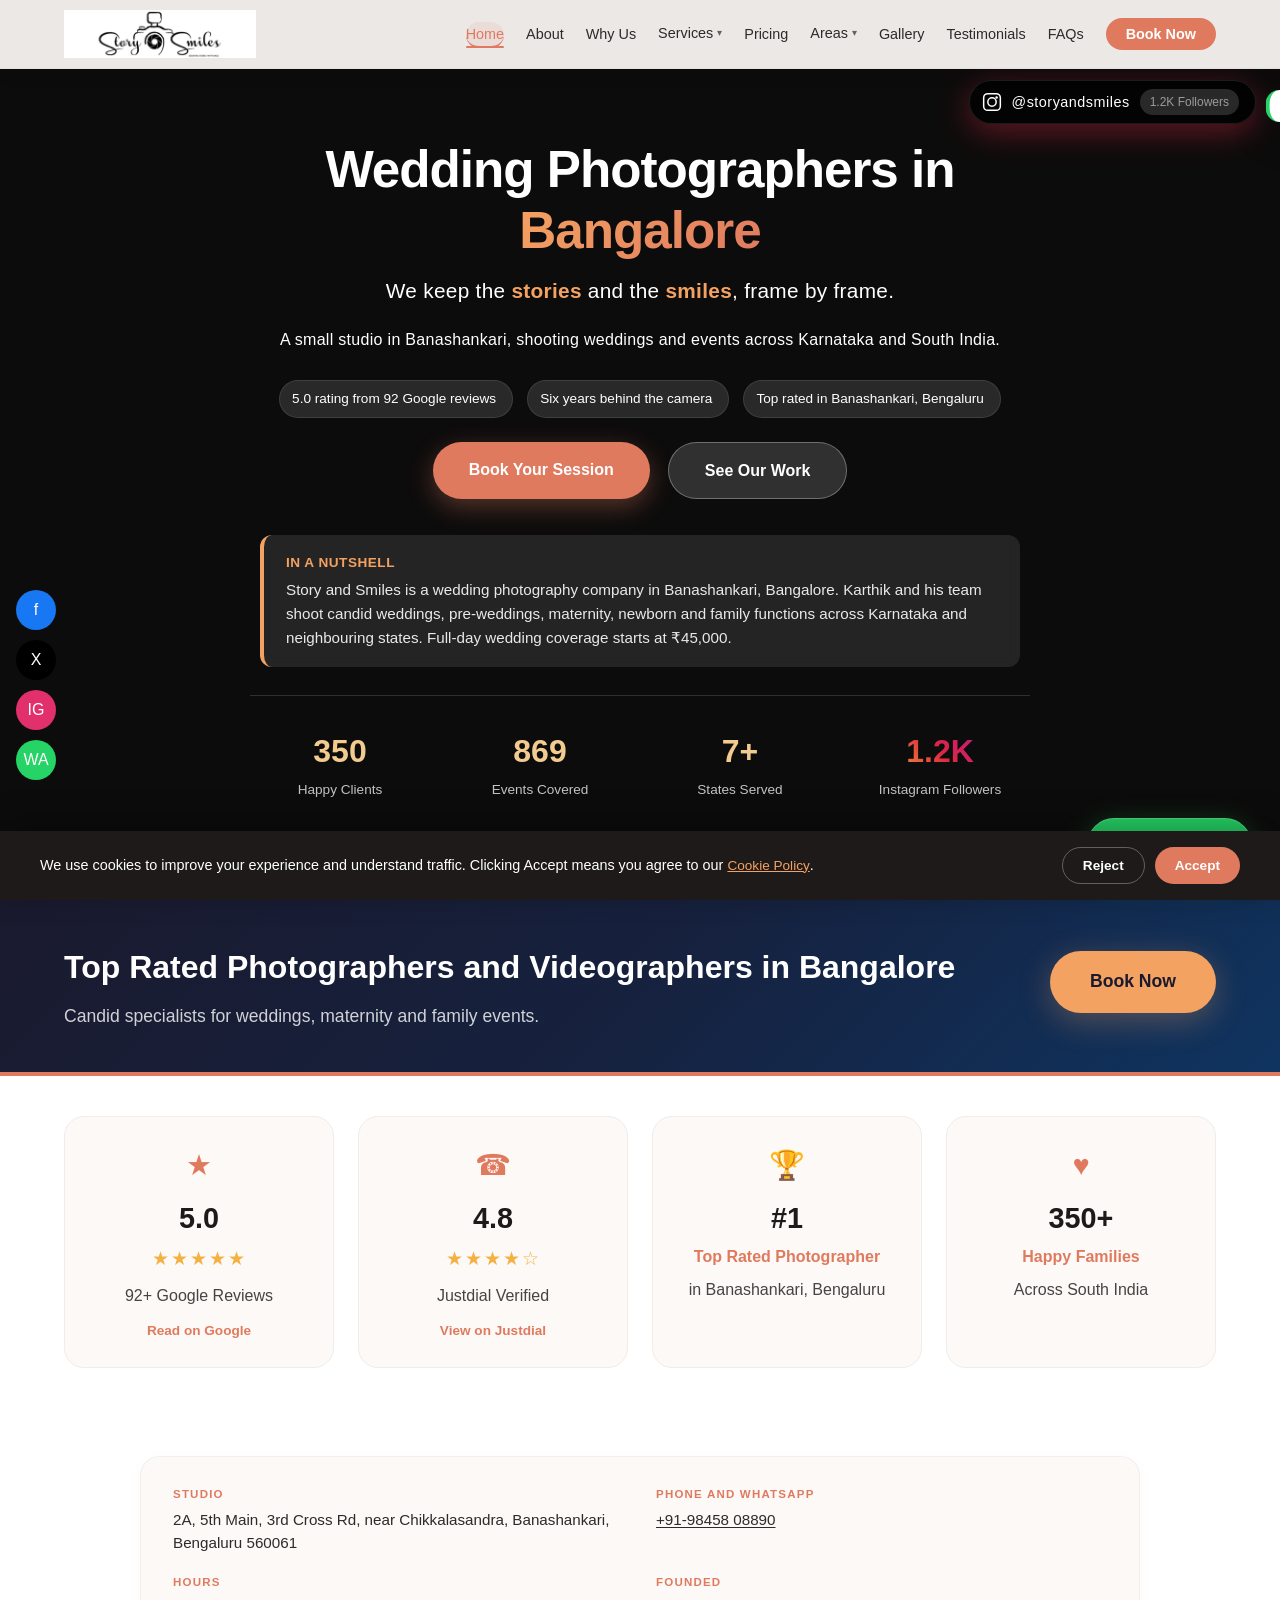
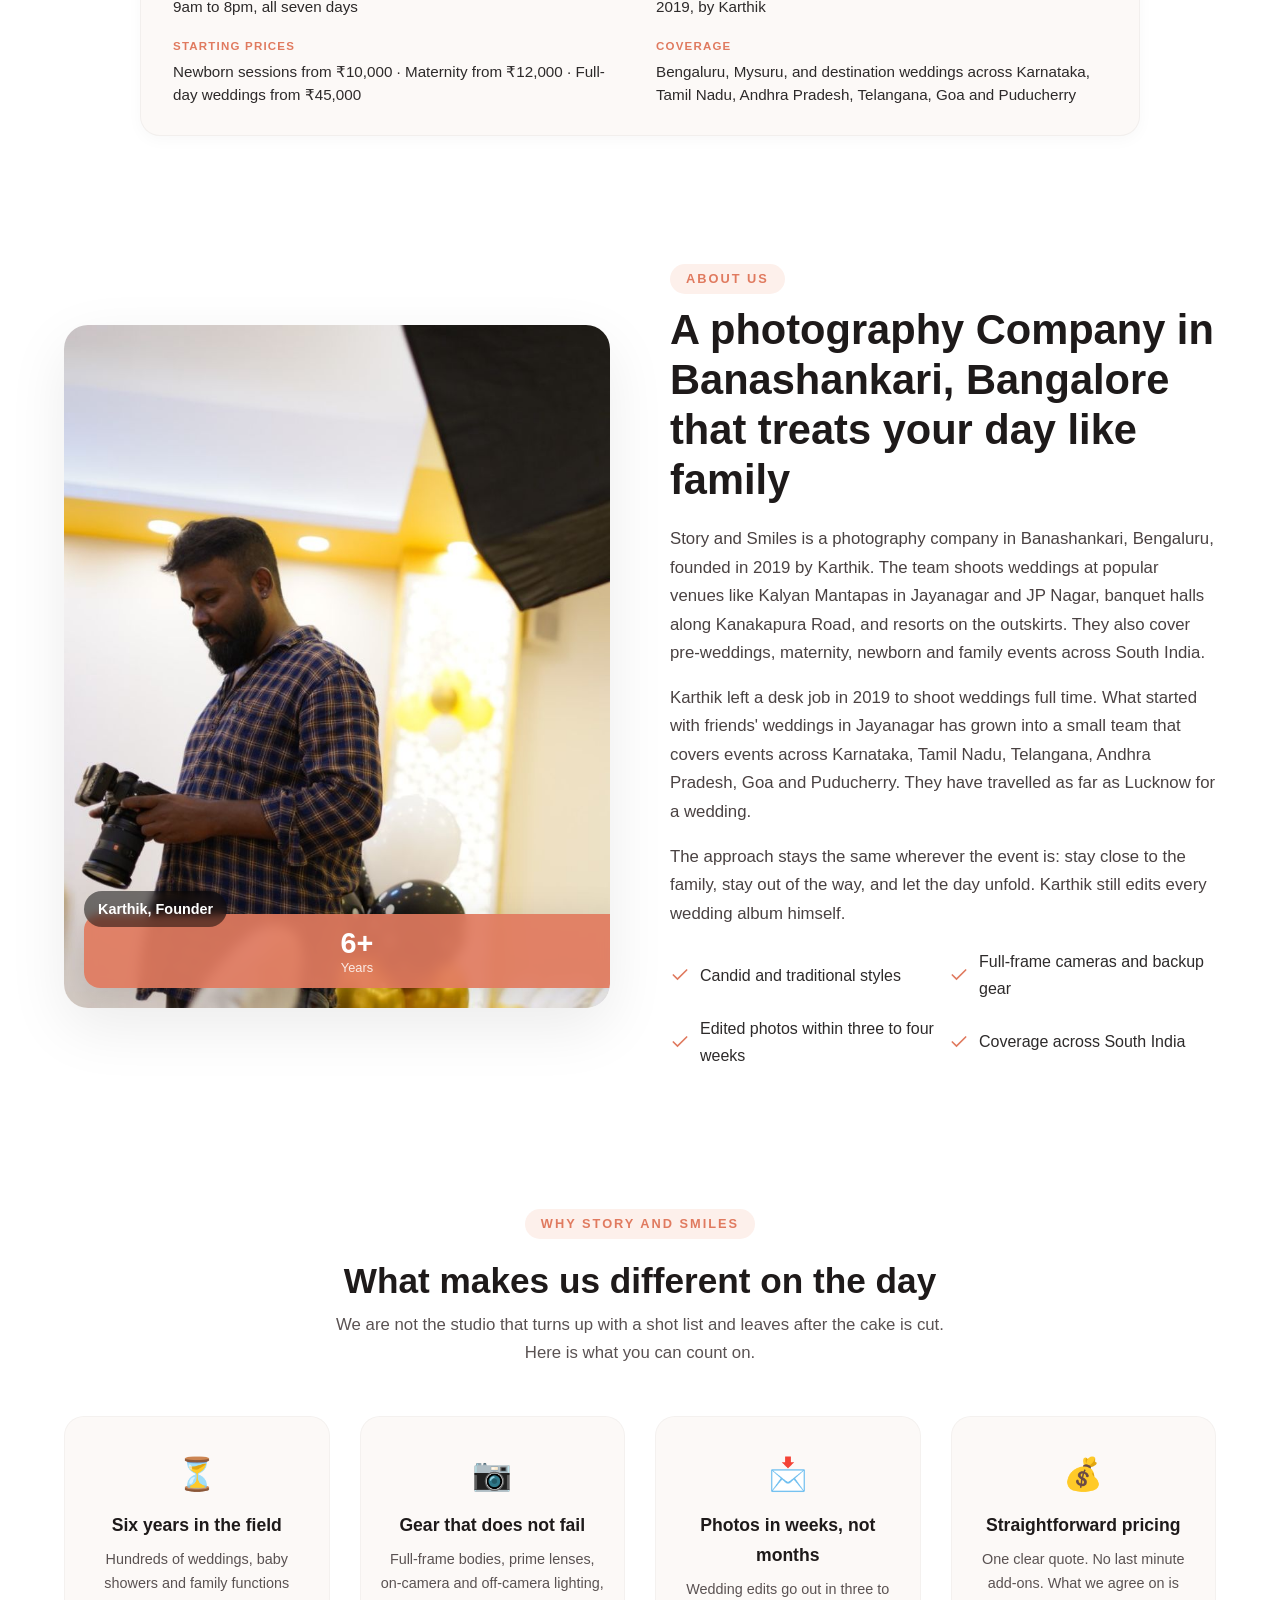
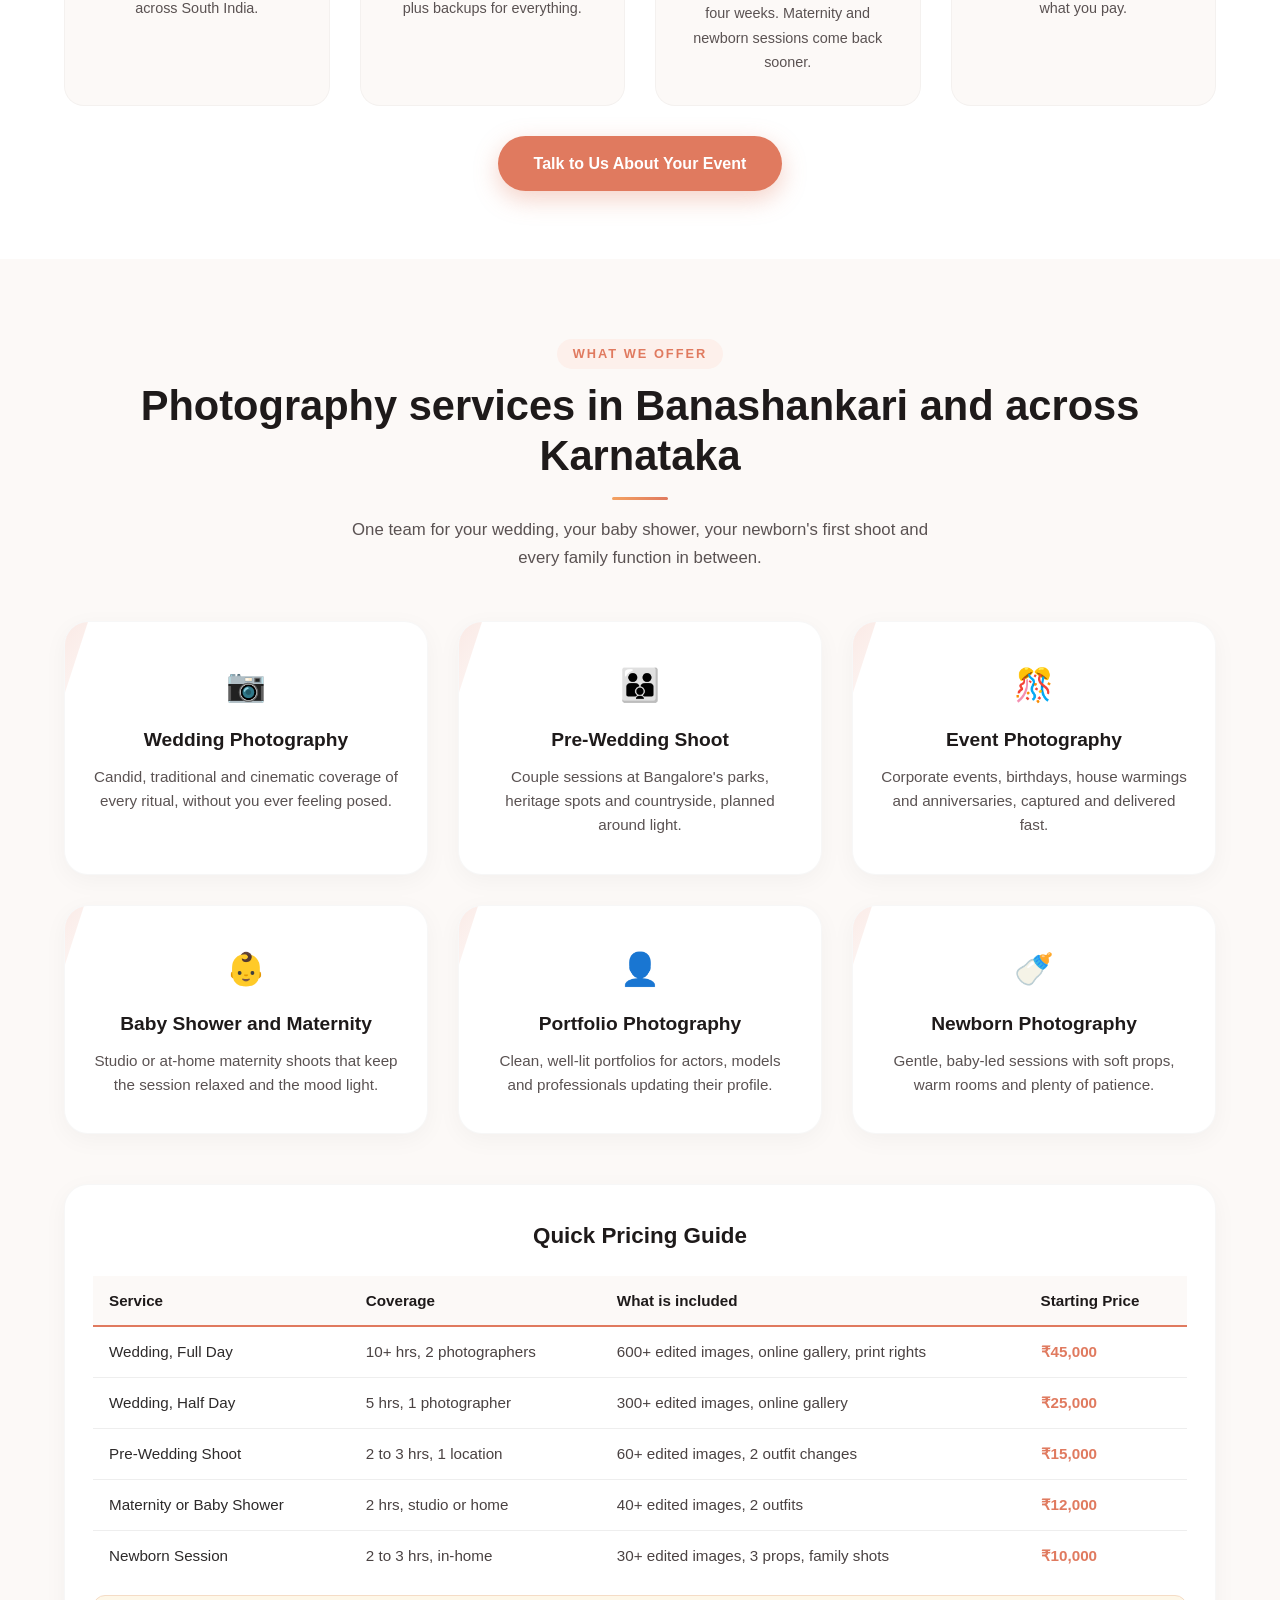
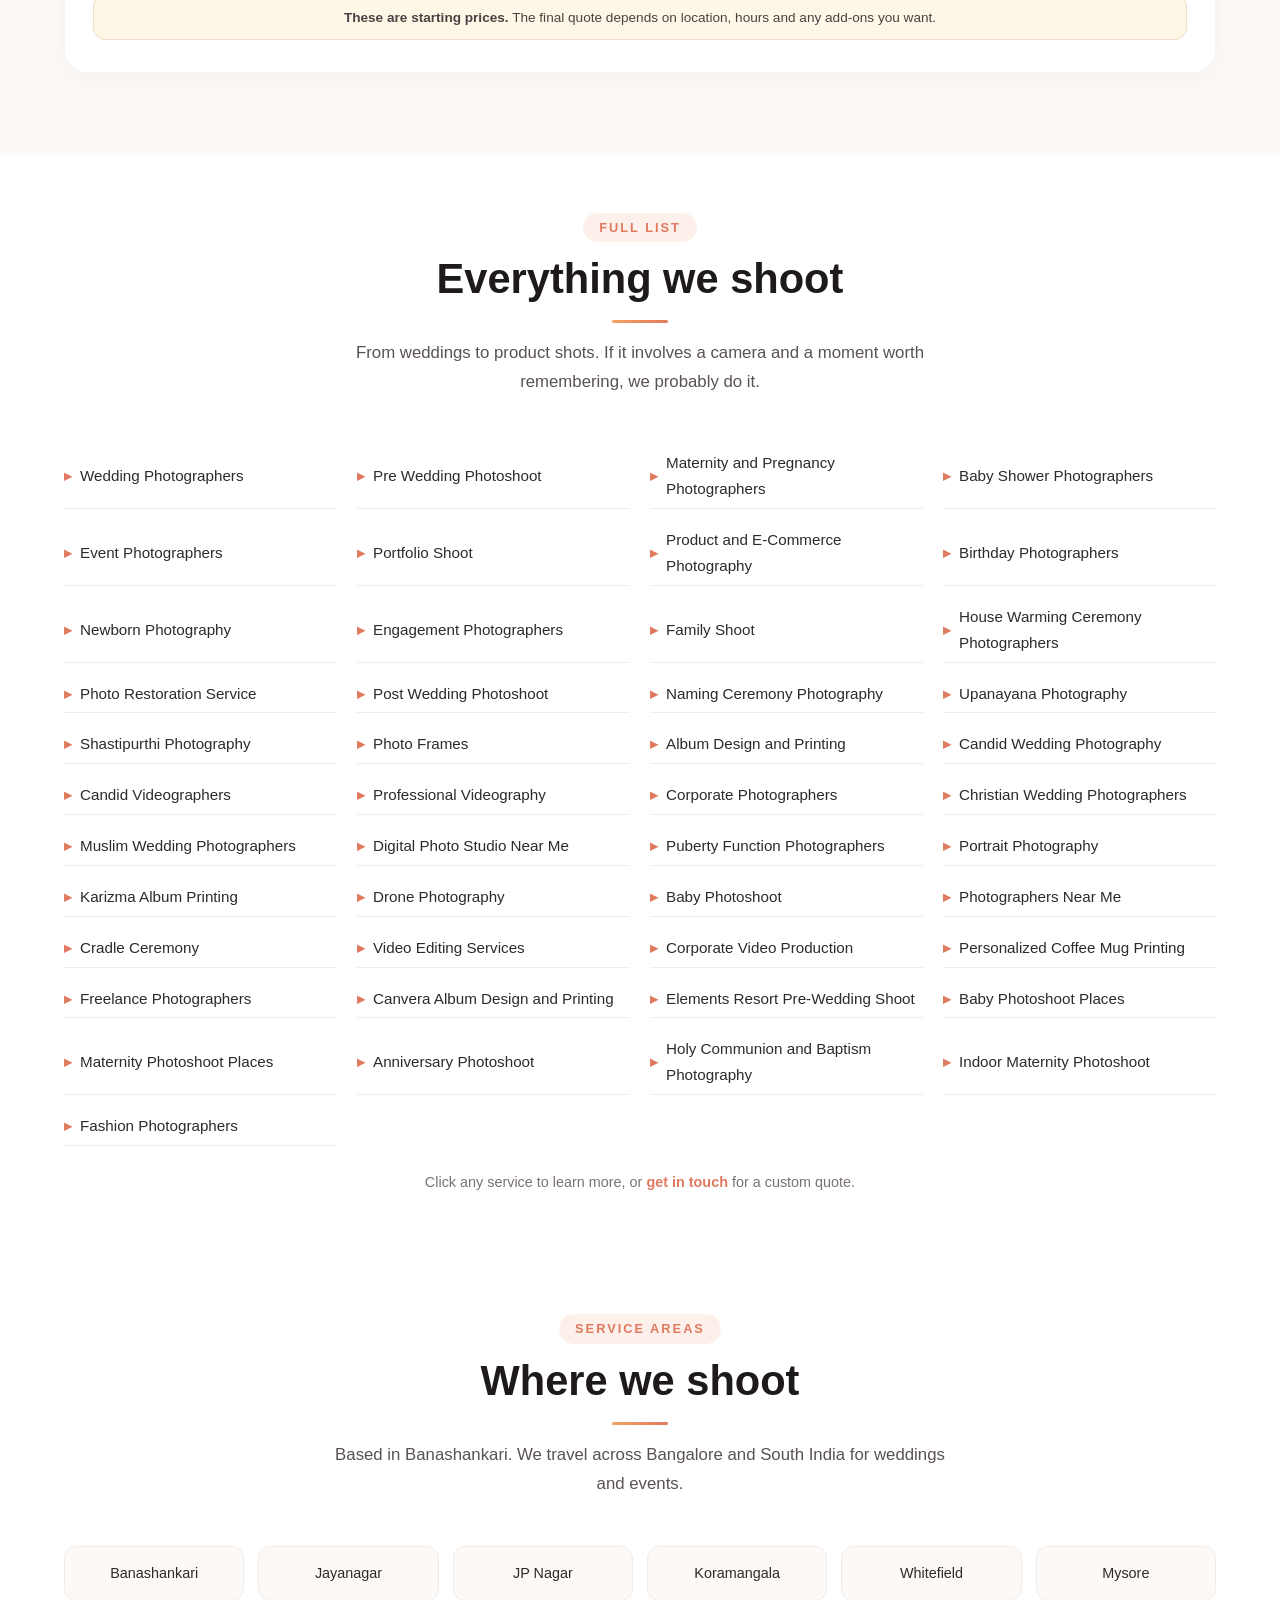
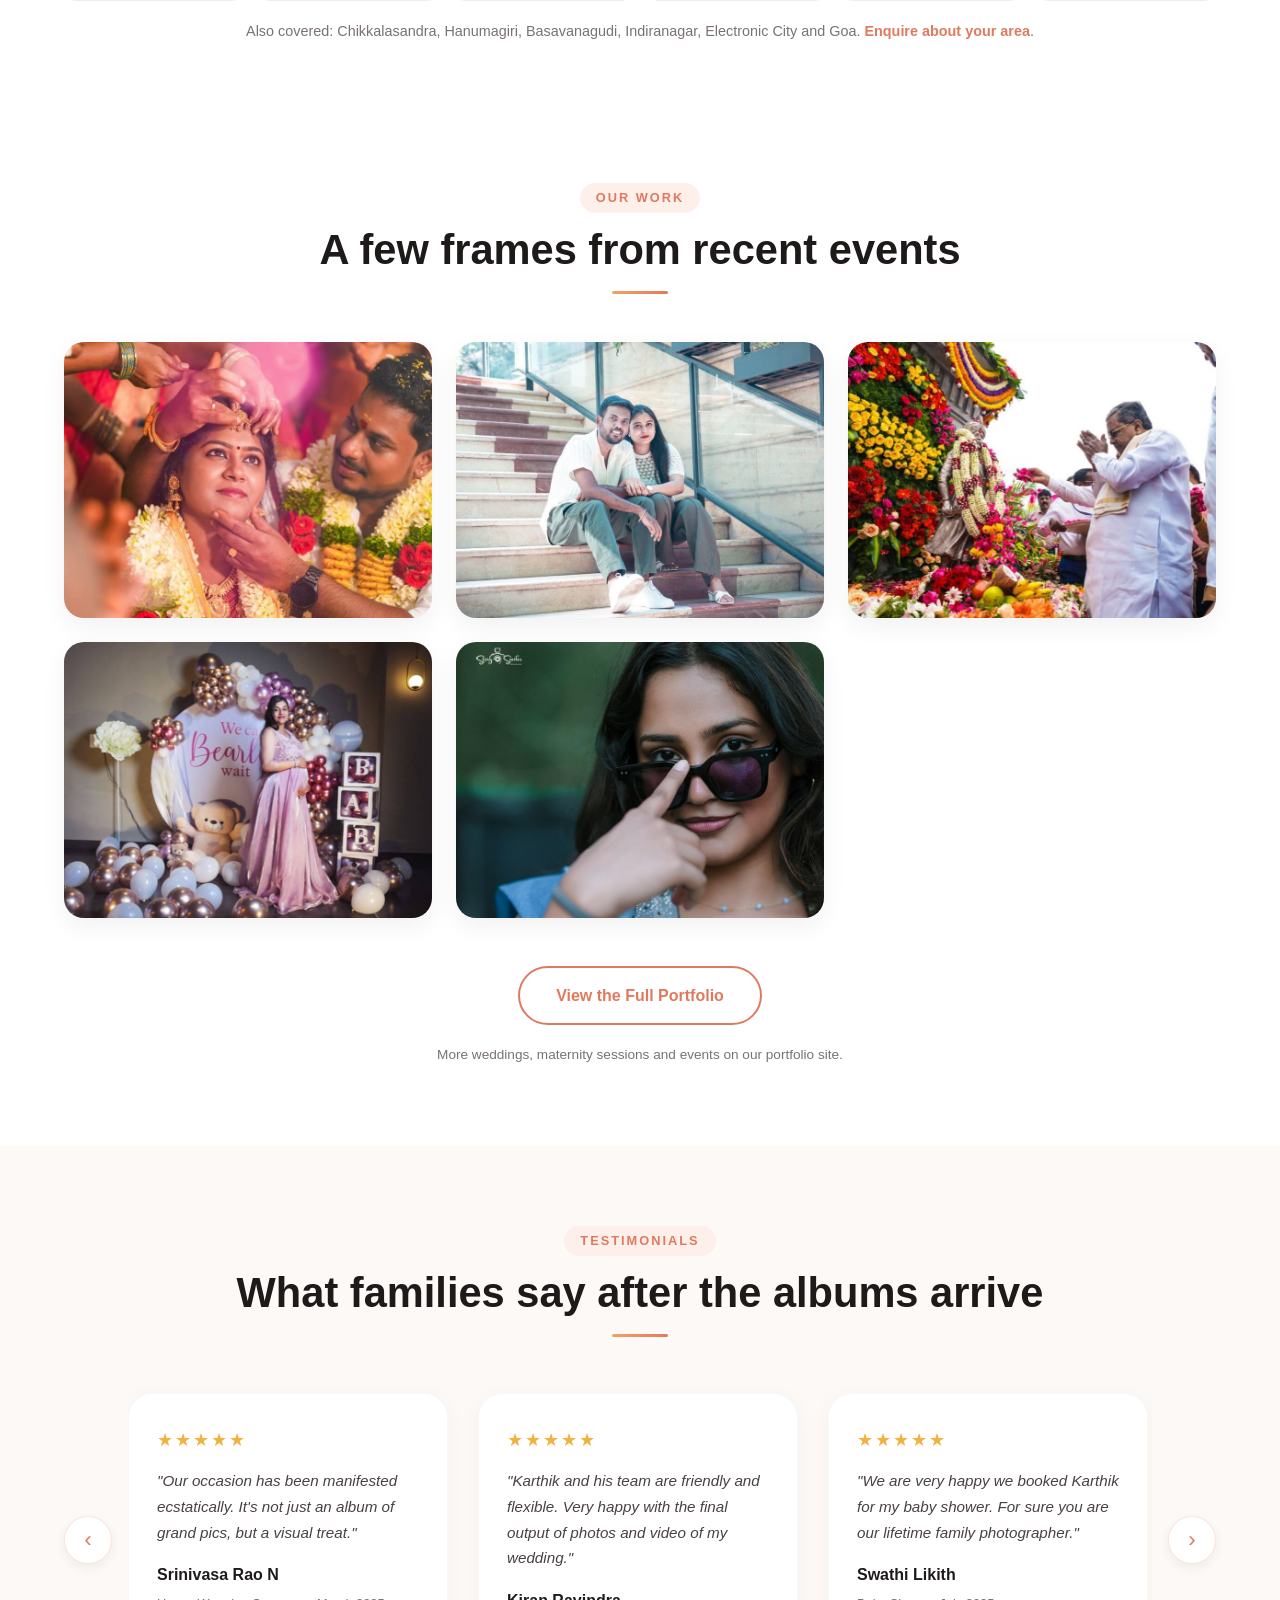
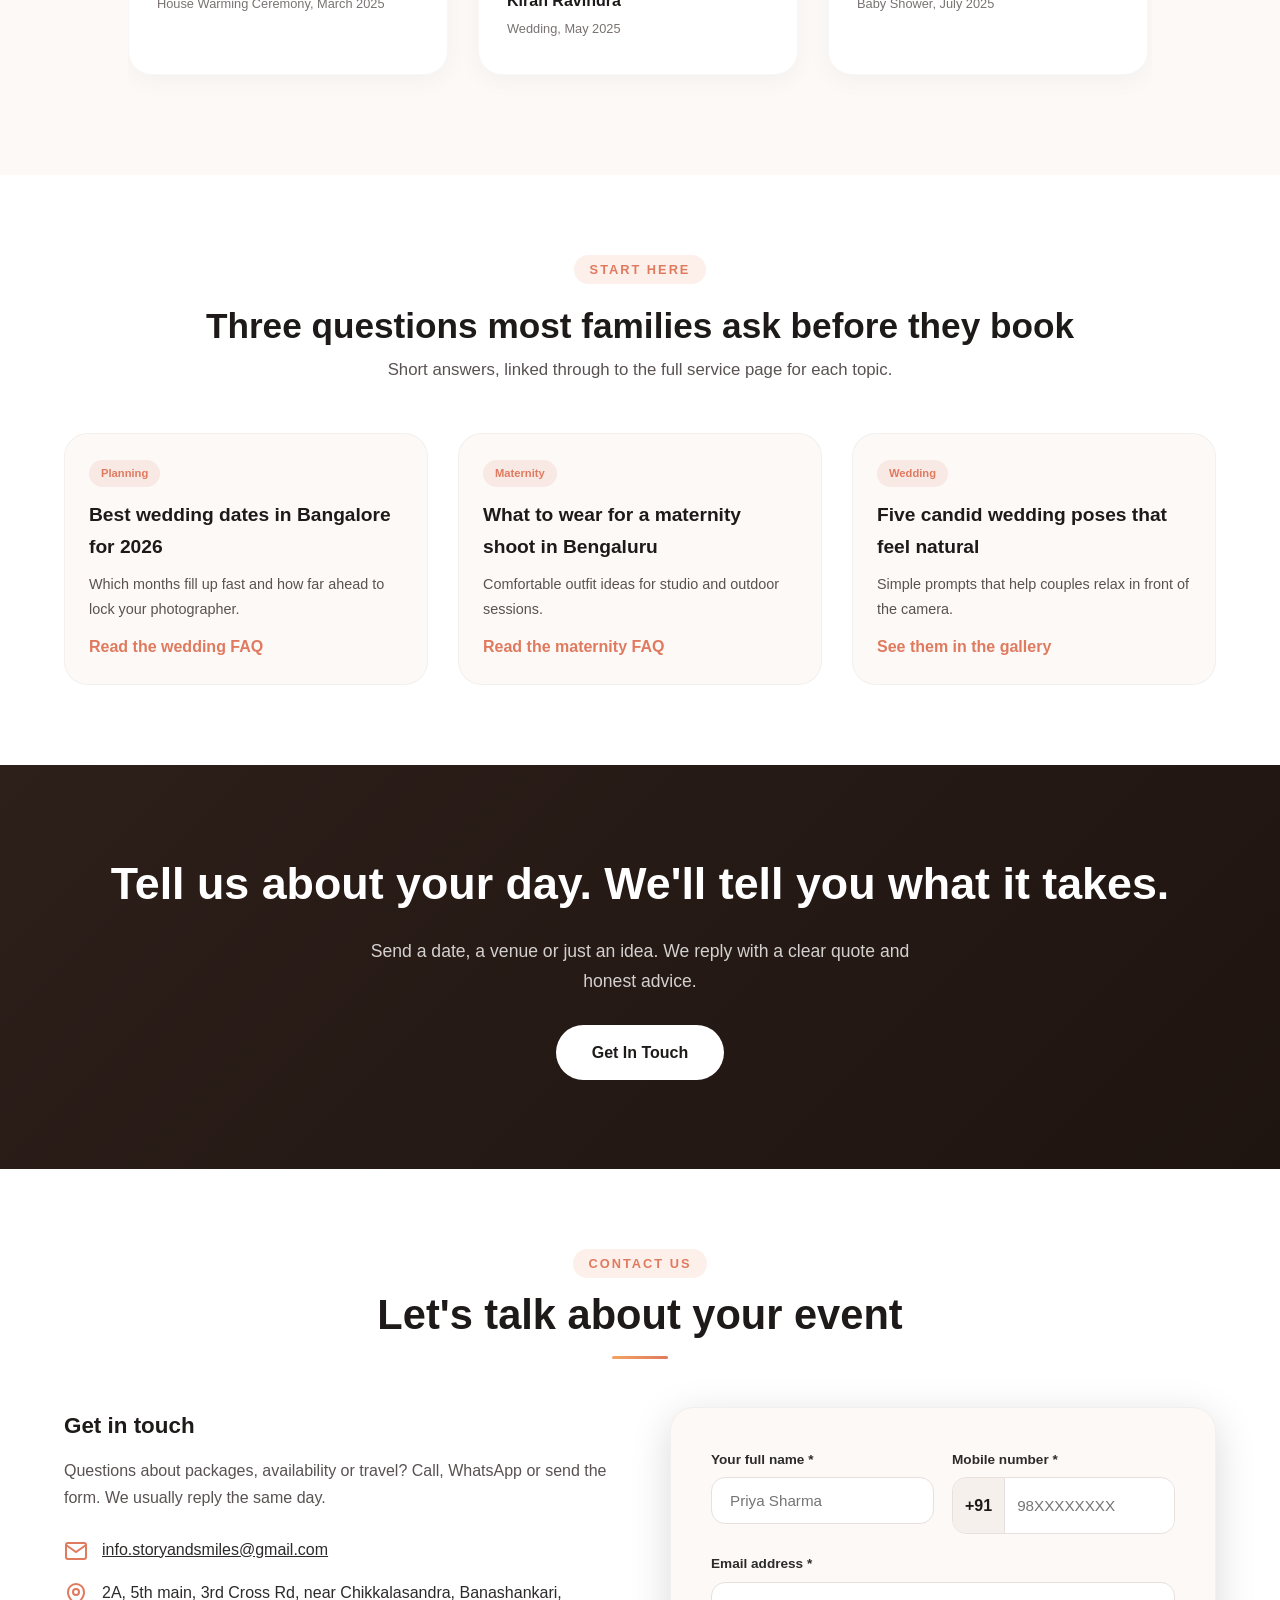
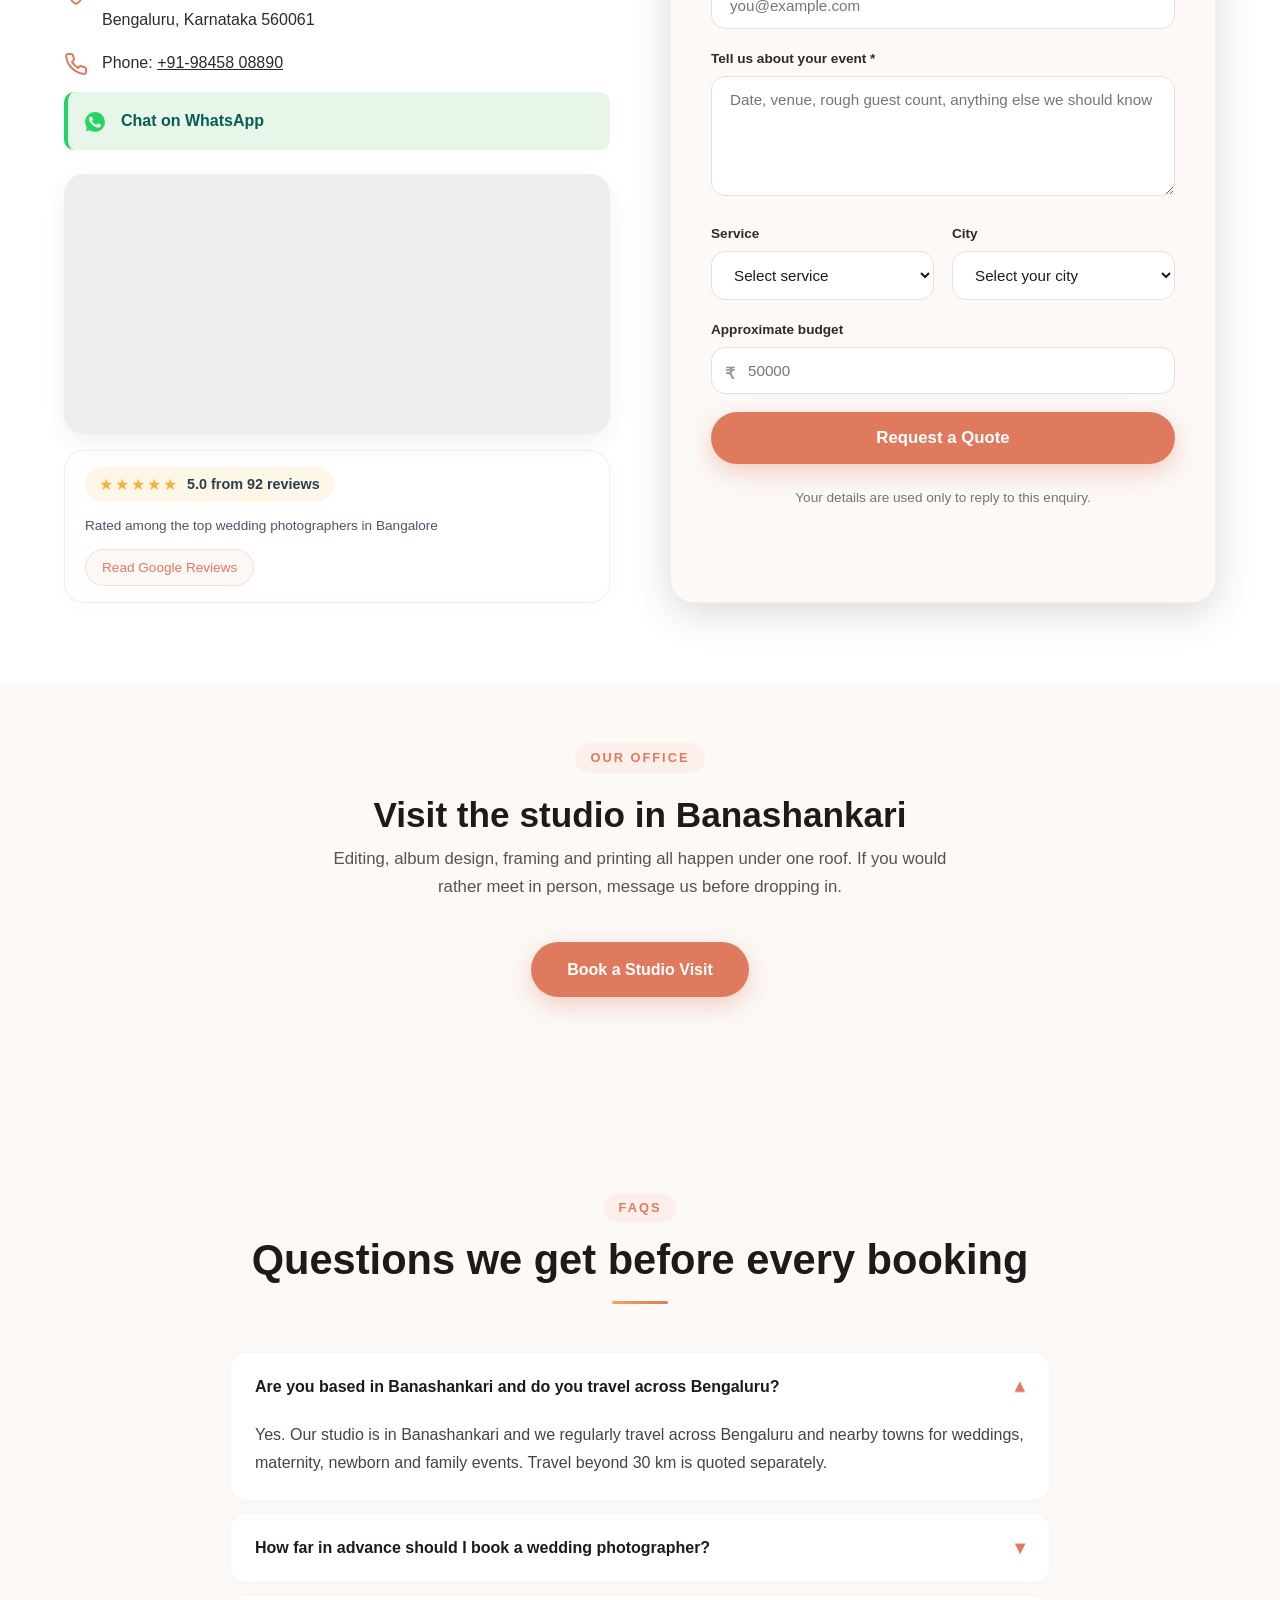
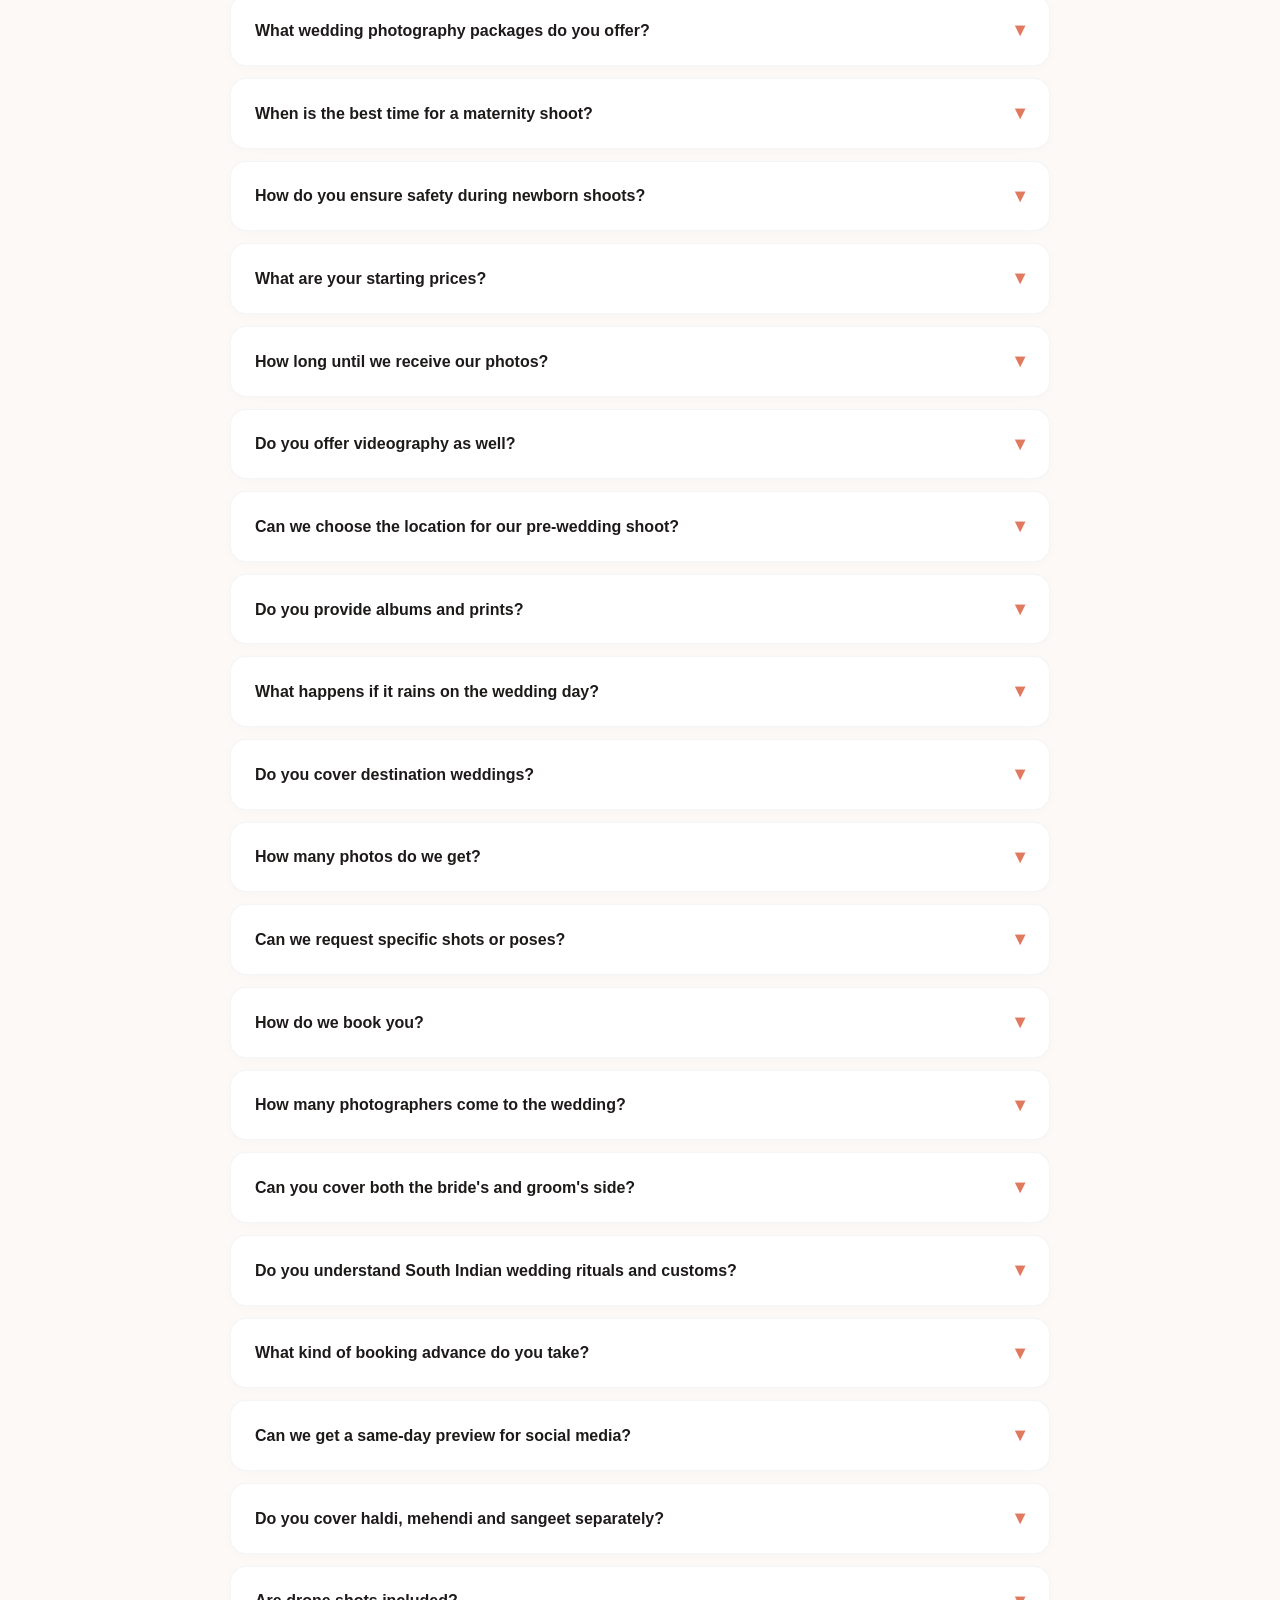
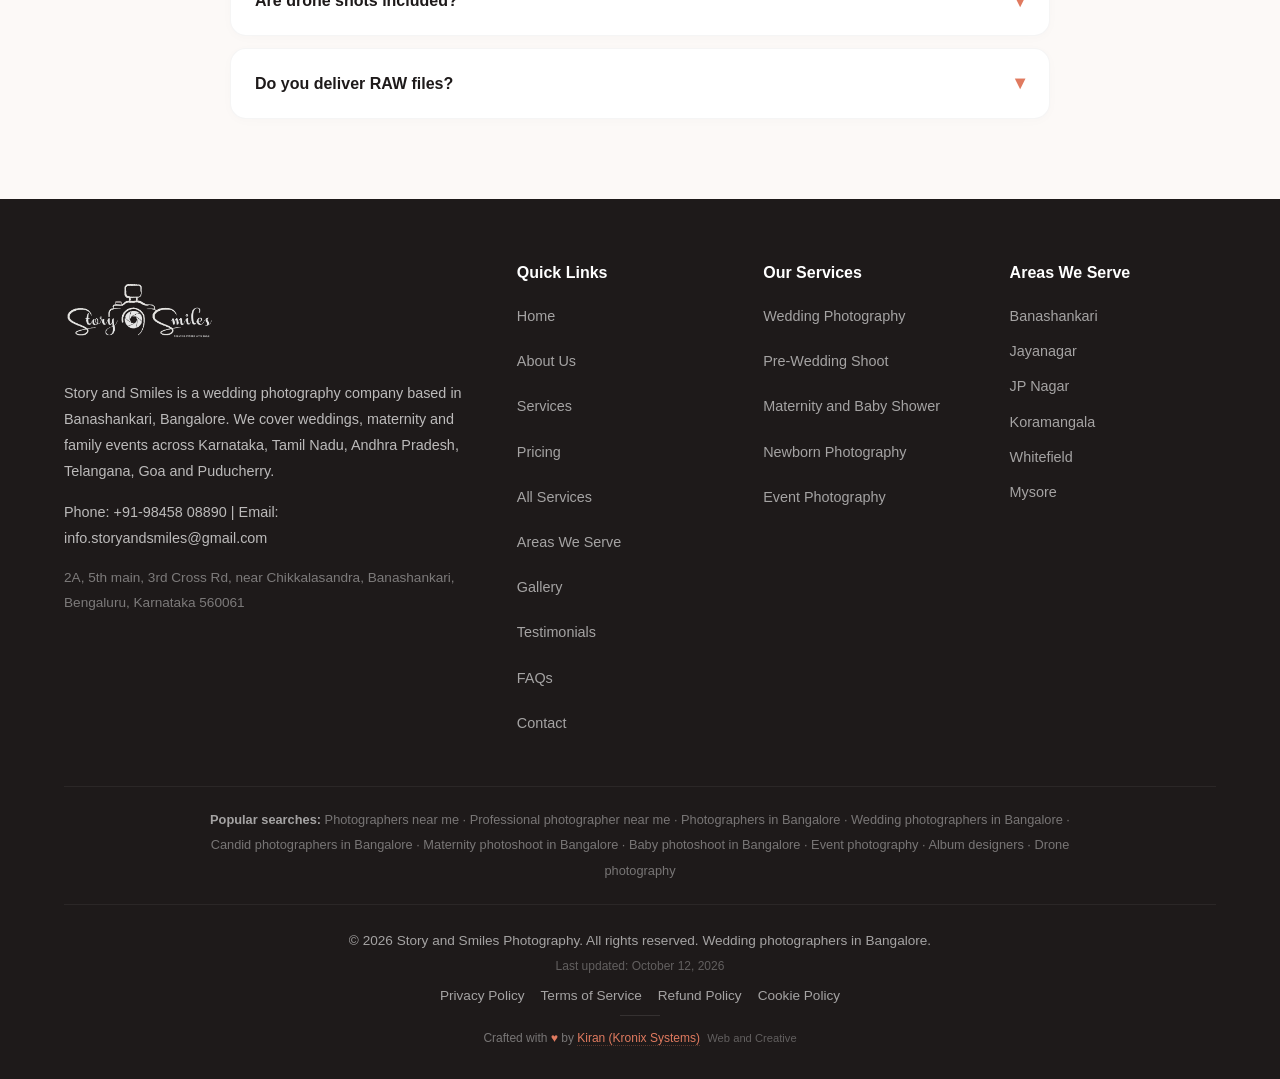
==== commit 661c6f3c: "Newer version with updated new pages and URL with services and areas" ====
--- a/index.html
+++ b/index.html
@@ -41,9 +41,9 @@
     " />
     <meta name="referrer" content="strict-origin-when-cross-origin" />
 
-    <!-- ===== PRIMARY META ===== -->
+    <!-- ===== PRIMARY META (Fix 17 — ₹ standardised) ===== -->
     <title>Wedding Photographers in Bangalore | Story and Smiles</title>
-    <meta name="description" content="Wedding photography studio in Banashankari, Bangalore. Candid weddings, maternity and newborn shoots across Karnataka. Full-day weddings from Rs 45,000." />
+    <meta name="description" content="Wedding photography studio in Banashankari, Bangalore. Candid weddings, maternity and newborn shoots across Karnataka. Full-day weddings from ₹45,000." />
     <meta name="author" content="Story and Smiles Photography" />
     <meta name="robots" content="index, follow, max-image-preview:large, max-snippet:-1" />
     <meta name="theme-color" content="#e07a5f" />
@@ -53,12 +53,12 @@
     <meta name="geo.position" content="12.9100;77.5590" />
     <meta name="ICBM" content="12.9100, 77.5590" />
 
-    <!-- ===== OPEN GRAPH ===== -->
+    <!-- ===== OPEN GRAPH (Fix 18 — specific og:image:alt) ===== -->
     <meta property="og:title" content="Wedding Photographers in Bangalore | Story and Smiles" />
-    <meta property="og:description" content="A small team in Banashankari capturing weddings, maternity and family stories across South India. Full-day wedding coverage from Rs 45,000." />
+    <meta property="og:description" content="A small team in Banashankari capturing weddings, maternity and family stories across South India. Full-day wedding coverage from ₹45,000." />
     <meta property="og:type" content="website" />
     <meta property="og:image" content="https://story-and-smiles-photography.vercel.app/assets/images/hero-bg.webp" />
-    <meta property="og:image:alt" content="Bride and groom during a South Indian wedding ceremony in Bangalore" />
+    <meta property="og:image:alt" content="Bride and groom at the muhurtham moment of a South Indian wedding in Bengaluru, shot by Story and Smiles Photography" />
     <meta property="og:image:width" content="1200" />
     <meta property="og:image:height" content="630" />
     <meta property="og:url" content="https://story-and-smiles-photography.vercel.app/" />
@@ -90,7 +90,7 @@
     <!-- ===== SITEMAP ===== -->
     <link rel="sitemap" type="application/xml" title="Sitemap" href="/sitemap.xml" />
 
-    <!-- ===== PRECONNECT / DNS-PREFETCH ===== -->
+    <!-- ===== PRECONNECT ===== -->
     <link rel="preconnect" href="https://www.googletagmanager.com" crossorigin />
     <link rel="preconnect" href="https://www.google-analytics.com" crossorigin />
     <link rel="preconnect" href="https://connect.facebook.net" crossorigin />
@@ -98,16 +98,12 @@
     <link rel="dns-prefetch" href="https://maps.google.com" />
     <link rel="dns-prefetch" href="https://formspree.io" />
 
-    <!-- ===== PRELOAD (single hero only) ===== -->
     <link rel="preload" href="assets/images/hero-bg.webp" as="image" type="image/webp" fetchpriority="high" />
 
-    <!-- ===== STYLESHEETS ===== -->
     <link rel="stylesheet" href="css/style.css" />
     <link rel="stylesheet" href="css/animations.css" />
 
-    <!-- ===== VERIFICATION ===== -->
     <meta name="google-site-verification" content="ZMTUWN4rBwuVtQTiprMbyWiizYeSOAj3S2h0cnIvQhc" />
-    <!-- TODO: replace with real Bing Webmaster token before launch -->
     <meta name="msvalidate.01" content="REPLACE_WITH_BING_VERIFICATION" />
 
     <!-- ===== SITE CONFIG ===== -->
@@ -136,17 +132,14 @@
         });
     </script>
 
-    <!-- ===== GA4 ===== -->
     <script async src="https://www.googletagmanager.com/gtag/js?id=G-F6NL6CT9YJ"></script>
     <script>
         gtag('js', new Date());
         gtag('config', 'G-F6NL6CT9YJ', { 'anonymize_ip': true });
     </script>
 
-    <!-- ===== GTM ===== -->
     <script>(function(w,d,s,l,i){w[l]=w[l]||[];w[l].push({'gtm.start':new Date().getTime(),event:'gtm.js'});var f=d.getElementsByTagName(s)[0],j=d.createElement(s),dl=l!='dataLayer'?'&l='+l:'';j.async=true;j.src='https://www.googletagmanager.com/gtm.js?id='+i+dl;f.parentNode.insertBefore(j,f);})(window,document,'script','dataLayer','GTM-TC9D7BX3');</script>
 
-    <!-- ===== FACEBOOK PIXEL ===== -->
     <script>
         (function () {
             var id = window.SMS_CONFIG && window.SMS_CONFIG.fbPixelId;
@@ -164,7 +157,6 @@
         })();
     </script>
 
-    <!-- ===== CLARITY ===== -->
     <script>(function(c,l,a,r,i,t,y){c[a]=c[a]||function(){(c[a].q=c[a].q||[]).push(arguments)};t=l.createElement(r);t.async=1;t.src="https://www.clarity.ms/tag/"+i+"?ref=bwt";y=l.getElementsByTagName(r)[0];y.parentNode.insertBefore(t,y);})(window,document,"clarity","script","wpjxrcvyk6");</script>
 
     <!-- ================================================================
@@ -245,7 +237,7 @@
     }
     </script>
 
-    <!-- ===== SCHEMA: LOCAL BUSINESS (with nested reviews) ===== -->
+    <!-- ===== SCHEMA: LOCAL BUSINESS (Fix 12 — priceRange, reviews, offer URLs, areaServed Places) ===== -->
     <script type="application/ld+json">
     {
         "@context": "https://schema.org",
@@ -261,7 +253,7 @@
         ],
         "telephone": "+91-9845808890",
         "email": "info.storyandsmiles@gmail.com",
-        "priceRange": "Rs 10,000 - Rs 60,000",
+        "priceRange": "₹5,000 - ₹60,000",
         "currenciesAccepted": "INR",
         "paymentAccepted": "Cash, UPI, Bank Transfer",
         "url": "https://story-and-smiles-photography.vercel.app/",
@@ -300,7 +292,12 @@
         ],
         "areaServed": [
             { "@type": "City", "name": "Bengaluru" },
-            { "@type": "City", "name": "Mysuru" },
+            { "@type": "Place", "name": "Banashankari", "url": "https://story-and-smiles-photography.vercel.app/areas/banashankari.html" },
+            { "@type": "Place", "name": "Jayanagar", "url": "https://story-and-smiles-photography.vercel.app/areas/jayanagar.html" },
+            { "@type": "Place", "name": "JP Nagar", "url": "https://story-and-smiles-photography.vercel.app/areas/jp-nagar.html" },
+            { "@type": "Place", "name": "Koramangala", "url": "https://story-and-smiles-photography.vercel.app/areas/koramangala.html" },
+            { "@type": "Place", "name": "Whitefield", "url": "https://story-and-smiles-photography.vercel.app/areas/whitefield.html" },
+            { "@type": "City", "name": "Mysuru", "url": "https://story-and-smiles-photography.vercel.app/areas/mysore.html" },
             { "@type": "State", "name": "Karnataka" },
             { "@type": "State", "name": "Tamil Nadu" },
             { "@type": "State", "name": "Andhra Pradesh" },
@@ -357,20 +354,6 @@
                 "datePublished": "2026-01-18",
                 "reviewRating": { "@type": "Rating", "ratingValue": "5", "bestRating": "5", "worstRating": "1" },
                 "reviewBody": "Karthik patiently captured pre-birthday and birthday event photoshoots. The quality of the album and photos was amazing. Appreciate his support in choosing the best photos and his editing style."
-            },
-            {
-                "@type": "Review",
-                "author": { "@type": "Person", "name": "Ananya and Vikram" },
-                "datePublished": "2026-02-25",
-                "reviewRating": { "@type": "Rating", "ratingValue": "5", "bestRating": "5", "worstRating": "1" },
-                "reviewBody": "Karthik is incredibly talented. Our pre-wedding photos looked like they belonged in a magazine. Highly recommend Story and Smiles."
-            },
-            {
-                "@type": "Review",
-                "author": { "@type": "Person", "name": "Priya and Ravi" },
-                "datePublished": "2026-04-10",
-                "reviewRating": { "@type": "Rating", "ratingValue": "5", "bestRating": "5", "worstRating": "1" },
-                "reviewBody": "The newborn session was gentle and safe. Karthik captured our little one's first days perfectly. We will treasure these forever."
             }
         ],
         "founder": { "@id": "https://story-and-smiles-photography.vercel.app/#karthik" },
@@ -386,11 +369,11 @@
             "@type": "OfferCatalog",
             "name": "Photography Packages",
             "itemListElement": [
-                { "@type": "Offer", "itemOffered": { "@type": "Service", "name": "Full Day Wedding Photography" }, "price": "45000", "priceCurrency": "INR", "validFrom": "2026-01-01", "validThrough": "2026-12-31" },
-                { "@type": "Offer", "itemOffered": { "@type": "Service", "name": "Half Day Wedding Photography" }, "price": "25000", "priceCurrency": "INR", "validFrom": "2026-01-01", "validThrough": "2026-12-31" },
-                { "@type": "Offer", "itemOffered": { "@type": "Service", "name": "Pre-Wedding Photoshoot" }, "price": "15000", "priceCurrency": "INR", "validFrom": "2026-01-01", "validThrough": "2026-12-31" },
-                { "@type": "Offer", "itemOffered": { "@type": "Service", "name": "Maternity and Baby Shower" }, "price": "12000", "priceCurrency": "INR", "validFrom": "2026-01-01", "validThrough": "2026-12-31" },
-                { "@type": "Offer", "itemOffered": { "@type": "Service", "name": "Newborn Photography" }, "price": "10000", "priceCurrency": "INR", "validFrom": "2026-01-01", "validThrough": "2026-12-31" }
+                { "@type": "Offer", "itemOffered": { "@type": "Service", "name": "Full Day Wedding Photography", "url": "https://story-and-smiles-photography.vercel.app/wedding-photography-bangalore.html" }, "price": "45000", "priceCurrency": "INR", "validFrom": "2026-01-01", "validThrough": "2026-12-31" },
+                { "@type": "Offer", "itemOffered": { "@type": "Service", "name": "Half Day Wedding Photography", "url": "https://story-and-smiles-photography.vercel.app/wedding-photography-bangalore.html" }, "price": "25000", "priceCurrency": "INR", "validFrom": "2026-01-01", "validThrough": "2026-12-31" },
+                { "@type": "Offer", "itemOffered": { "@type": "Service", "name": "Pre-Wedding Photoshoot", "url": "https://story-and-smiles-photography.vercel.app/pre-wedding-photography-bangalore.html" }, "price": "15000", "priceCurrency": "INR", "validFrom": "2026-01-01", "validThrough": "2026-12-31" },
+                { "@type": "Offer", "itemOffered": { "@type": "Service", "name": "Maternity and Baby Shower", "url": "https://story-and-smiles-photography.vercel.app/maternity-photography-bangalore.html" }, "price": "12000", "priceCurrency": "INR", "validFrom": "2026-01-01", "validThrough": "2026-12-31" },
+                { "@type": "Offer", "itemOffered": { "@type": "Service", "name": "Newborn Photography", "url": "https://story-and-smiles-photography.vercel.app/newborn-photography-bangalore.html" }, "price": "10000", "priceCurrency": "INR", "validFrom": "2026-01-01", "validThrough": "2026-12-31" }
             ]
         },
         "makesOffer": [
@@ -409,7 +392,7 @@
     }
     </script>
 
-    <!-- ===== SCHEMA: PERSON (FOUNDER) ===== -->
+    <!-- ===== SCHEMA: PERSON ===== -->
     <script type="application/ld+json">
     {
         "@context": "https://schema.org",
@@ -446,9 +429,7 @@
                 "recognizedBy": { "@type": "Organization", "name": "Independent Practice" }
             }
         ],
-        "award": [
-            "Top Rated Photographer, Banashankari, Bengaluru"
-        ],
+        "award": ["Top Rated Photographer, Banashankari, Bengaluru"],
         "sameAs": [
             "https://www.instagram.com/storyandsmiles",
             "https://www.facebook.com/storyandsmiles"
@@ -470,7 +451,7 @@
     }
     </script>
 
-    <!-- ===== SCHEMA: WEBPAGE (with Speakable + significantLink) ===== -->
+    <!-- ===== SCHEMA: WEBPAGE (Fix 13 — significantLink to real URLs, Speakable expanded) ===== -->
     <script type="application/ld+json">
     {
         "@context": "https://schema.org",
@@ -498,17 +479,25 @@
         "dateModified": "2026-10-12T10:00:00+05:30",
         "inLanguage": "en-IN",
         "significantLink": [
-            "https://story-and-smiles-photography.vercel.app/#services",
-            "https://story-and-smiles-photography.vercel.app/#pricing",
-            "https://story-and-smiles-photography.vercel.app/#gallery",
-            "https://story-and-smiles-photography.vercel.app/#faq",
-            "https://story-and-smiles-photography.vercel.app/#contact"
+            "https://story-and-smiles-photography.vercel.app/wedding-photography-bangalore.html",
+            "https://story-and-smiles-photography.vercel.app/pre-wedding-photography-bangalore.html",
+            "https://story-and-smiles-photography.vercel.app/maternity-photography-bangalore.html",
+            "https://story-and-smiles-photography.vercel.app/newborn-photography-bangalore.html",
+            "https://story-and-smiles-photography.vercel.app/event-photography-bangalore.html",
+            "https://story-and-smiles-photography.vercel.app/areas/banashankari.html",
+            "https://story-and-smiles-photography.vercel.app/areas/jayanagar.html",
+            "https://story-and-smiles-photography.vercel.app/areas/jp-nagar.html",
+            "https://story-and-smiles-photography.vercel.app/areas/koramangala.html",
+            "https://story-and-smiles-photography.vercel.app/areas/whitefield.html",
+            "https://story-and-smiles-photography.vercel.app/areas/mysore.html"
         ],
         "speakable": {
             "@type": "SpeakableSpecification",
             "cssSelector": [
                 "#hero-title",
                 ".summary-box p",
+                "#quick-facts-heading",
+                ".quick-facts-list",
                 "#about-heading",
                 "#about-summary",
                 "#faq-heading",
@@ -542,7 +531,7 @@
     }
     </script>
 
-    <!-- ===== SCHEMA: SERVICE (aggregateRating removed — invalid parent type) ===== -->
+    <!-- ===== SCHEMA: SERVICE ===== -->
     <script type="application/ld+json">
     {
         "@context": "https://schema.org",
@@ -563,14 +552,14 @@
             "@type": "OfferCatalog",
             "name": "Photography Packages",
             "itemListElement": [
-                { "@type": "Offer", "itemOffered": { "@type": "Service", "name": "Full Day Wedding Photography" }, "price": "45000", "priceCurrency": "INR", "validFrom": "2026-01-01", "validThrough": "2026-12-31" },
-                { "@type": "Offer", "itemOffered": { "@type": "Service", "name": "Half Day Wedding Photography" }, "price": "25000", "priceCurrency": "INR", "validFrom": "2026-01-01", "validThrough": "2026-12-31" },
-                { "@type": "Offer", "itemOffered": { "@type": "Service", "name": "Pre-Wedding Photoshoot" }, "price": "15000", "priceCurrency": "INR", "validFrom": "2026-01-01", "validThrough": "2026-12-31" },
-                { "@type": "Offer", "itemOffered": { "@type": "Service", "name": "Maternity and Baby Shower" }, "price": "12000", "priceCurrency": "INR", "validFrom": "2026-01-01", "validThrough": "2026-12-31" },
-                { "@type": "Offer", "itemOffered": { "@type": "Service", "name": "Newborn Photography" }, "price": "10000", "priceCurrency": "INR", "validFrom": "2026-01-01", "validThrough": "2026-12-31" },
-                { "@type": "Offer", "itemOffered": { "@type": "Service", "name": "Event Photography" }, "price": "20000", "priceCurrency": "INR", "validFrom": "2026-01-01", "validThrough": "2026-12-31" },
-                { "@type": "Offer", "itemOffered": { "@type": "Service", "name": "Portfolio Shoot" }, "price": "8000", "priceCurrency": "INR", "validFrom": "2026-01-01", "validThrough": "2026-12-31" },
-                { "@type": "Offer", "itemOffered": { "@type": "Service", "name": "Product Photography" }, "price": "5000", "priceCurrency": "INR", "validFrom": "2026-01-01", "validThrough": "2026-12-31" }
+                { "@type": "Offer", "itemOffered": { "@type": "Service", "name": "Full Day Wedding Photography", "url": "https://story-and-smiles-photography.vercel.app/wedding-photography-bangalore.html" }, "price": "45000", "priceCurrency": "INR", "validFrom": "2026-01-01", "validThrough": "2026-12-31" },
+                { "@type": "Offer", "itemOffered": { "@type": "Service", "name": "Half Day Wedding Photography", "url": "https://story-and-smiles-photography.vercel.app/wedding-photography-bangalore.html" }, "price": "25000", "priceCurrency": "INR", "validFrom": "2026-01-01", "validThrough": "2026-12-31" },
+                { "@type": "Offer", "itemOffered": { "@type": "Service", "name": "Pre-Wedding Photoshoot", "url": "https://story-and-smiles-photography.vercel.app/pre-wedding-photography-bangalore.html" }, "price": "15000", "priceCurrency": "INR", "validFrom": "2026-01-01", "validThrough": "2026-12-31" },
+                { "@type": "Offer", "itemOffered": { "@type": "Service", "name": "Maternity and Baby Shower", "url": "https://story-and-smiles-photography.vercel.app/maternity-photography-bangalore.html" }, "price": "12000", "priceCurrency": "INR", "validFrom": "2026-01-01", "validThrough": "2026-12-31" },
+                { "@type": "Offer", "itemOffered": { "@type": "Service", "name": "Newborn Photography", "url": "https://story-and-smiles-photography.vercel.app/newborn-photography-bangalore.html" }, "price": "10000", "priceCurrency": "INR", "validFrom": "2026-01-01", "validThrough": "2026-12-31" },
+                { "@type": "Offer", "itemOffered": { "@type": "Service", "name": "Event Photography", "url": "https://story-and-smiles-photography.vercel.app/event-photography-bangalore.html" }, "price": "20000", "priceCurrency": "INR", "validFrom": "2026-01-01", "validThrough": "2026-12-31" },
+                { "@type": "Offer", "itemOffered": { "@type": "Service", "name": "Portfolio Shoot", "url": "https://story-and-smiles-photography.vercel.app/event-photography-bangalore.html" }, "price": "8000", "priceCurrency": "INR", "validFrom": "2026-01-01", "validThrough": "2026-12-31" },
+                { "@type": "Offer", "itemOffered": { "@type": "Service", "name": "Product Photography", "url": "https://story-and-smiles-photography.vercel.app/#contact" }, "price": "5000", "priceCurrency": "INR", "validFrom": "2026-01-01", "validThrough": "2026-12-31" }
             ]
         },
         "aggregateOffer": {
@@ -593,26 +582,26 @@
         "itemListOrder": "https://schema.org/ItemListUnordered",
         "numberOfItems": 20,
         "itemListElement": [
-            { "@type": "ListItem", "position": 1, "name": "Wedding Photography", "url": "https://story-and-smiles-photography.vercel.app/#svc-wedding" },
-            { "@type": "ListItem", "position": 2, "name": "Pre-Wedding Photoshoot", "url": "https://story-and-smiles-photography.vercel.app/#svc-pre-wedding" },
-            { "@type": "ListItem", "position": 3, "name": "Maternity and Pregnancy Photography", "url": "https://story-and-smiles-photography.vercel.app/#svc-maternity" },
-            { "@type": "ListItem", "position": 4, "name": "Baby Shower Photography", "url": "https://story-and-smiles-photography.vercel.app/#svc-maternity" },
-            { "@type": "ListItem", "position": 5, "name": "Event Photography", "url": "https://story-and-smiles-photography.vercel.app/#svc-event" },
-            { "@type": "ListItem", "position": 6, "name": "Portfolio Photography", "url": "https://story-and-smiles-photography.vercel.app/#svc-portfolio" },
-            { "@type": "ListItem", "position": 7, "name": "Newborn Photography", "url": "https://story-and-smiles-photography.vercel.app/#svc-newborn" },
-            { "@type": "ListItem", "position": 8, "name": "Product and E-Commerce Photography", "url": "https://story-and-smiles-photography.vercel.app/#services" },
-            { "@type": "ListItem", "position": 9, "name": "Birthday Photography", "url": "https://story-and-smiles-photography.vercel.app/#svc-event" },
-            { "@type": "ListItem", "position": 10, "name": "Engagement Photography", "url": "https://story-and-smiles-photography.vercel.app/#svc-pre-wedding" },
-            { "@type": "ListItem", "position": 11, "name": "Family Photography", "url": "https://story-and-smiles-photography.vercel.app/#svc-event" },
-            { "@type": "ListItem", "position": 12, "name": "House Warming Ceremony Photography", "url": "https://story-and-smiles-photography.vercel.app/#svc-event" },
-            { "@type": "ListItem", "position": 13, "name": "Photo Restoration", "url": "https://story-and-smiles-photography.vercel.app/#services" },
-            { "@type": "ListItem", "position": 14, "name": "Candid Videography", "url": "https://story-and-smiles-photography.vercel.app/#services" },
-            { "@type": "ListItem", "position": 15, "name": "Corporate Video Production", "url": "https://story-and-smiles-photography.vercel.app/#services" },
-            { "@type": "ListItem", "position": 16, "name": "Album Design and Printing", "url": "https://story-and-smiles-photography.vercel.app/#services" },
-            { "@type": "ListItem", "position": 17, "name": "Drone Photography", "url": "https://story-and-smiles-photography.vercel.app/#services" },
-            { "@type": "ListItem", "position": 18, "name": "Upanayana Photography", "url": "https://story-and-smiles-photography.vercel.app/#svc-event" },
-            { "@type": "ListItem", "position": 19, "name": "Cradle Ceremony Photography", "url": "https://story-and-smiles-photography.vercel.app/#svc-event" },
-            { "@type": "ListItem", "position": 20, "name": "Christian and Muslim Wedding Photography", "url": "https://story-and-smiles-photography.vercel.app/#svc-wedding" }
+            { "@type": "ListItem", "position": 1, "name": "Wedding Photography", "url": "https://story-and-smiles-photography.vercel.app/wedding-photography-bangalore.html" },
+            { "@type": "ListItem", "position": 2, "name": "Pre-Wedding Photoshoot", "url": "https://story-and-smiles-photography.vercel.app/pre-wedding-photography-bangalore.html" },
+            { "@type": "ListItem", "position": 3, "name": "Maternity and Pregnancy Photography", "url": "https://story-and-smiles-photography.vercel.app/maternity-photography-bangalore.html" },
+            { "@type": "ListItem", "position": 4, "name": "Baby Shower Photography", "url": "https://story-and-smiles-photography.vercel.app/maternity-photography-bangalore.html" },
+            { "@type": "ListItem", "position": 5, "name": "Event Photography", "url": "https://story-and-smiles-photography.vercel.app/event-photography-bangalore.html" },
+            { "@type": "ListItem", "position": 6, "name": "Portfolio Photography", "url": "https://story-and-smiles-photography.vercel.app/event-photography-bangalore.html" },
+            { "@type": "ListItem", "position": 7, "name": "Newborn Photography", "url": "https://story-and-smiles-photography.vercel.app/newborn-photography-bangalore.html" },
+            { "@type": "ListItem", "position": 8, "name": "Product and E-Commerce Photography", "url": "https://story-and-smiles-photography.vercel.app/#contact" },
+            { "@type": "ListItem", "position": 9, "name": "Birthday Photography", "url": "https://story-and-smiles-photography.vercel.app/event-photography-bangalore.html" },
+            { "@type": "ListItem", "position": 10, "name": "Engagement Photography", "url": "https://story-and-smiles-photography.vercel.app/pre-wedding-photography-bangalore.html" },
+            { "@type": "ListItem", "position": 11, "name": "Family Photography", "url": "https://story-and-smiles-photography.vercel.app/event-photography-bangalore.html" },
+            { "@type": "ListItem", "position": 12, "name": "House Warming Ceremony Photography", "url": "https://story-and-smiles-photography.vercel.app/event-photography-bangalore.html" },
+            { "@type": "ListItem", "position": 13, "name": "Photo Restoration", "url": "https://story-and-smiles-photography.vercel.app/#contact" },
+            { "@type": "ListItem", "position": 14, "name": "Candid Videography", "url": "https://story-and-smiles-photography.vercel.app/#contact" },
+            { "@type": "ListItem", "position": 15, "name": "Corporate Video Production", "url": "https://story-and-smiles-photography.vercel.app/#contact" },
+            { "@type": "ListItem", "position": 16, "name": "Album Design and Printing", "url": "https://story-and-smiles-photography.vercel.app/#contact" },
+            { "@type": "ListItem", "position": 17, "name": "Drone Photography", "url": "https://story-and-smiles-photography.vercel.app/#contact" },
+            { "@type": "ListItem", "position": 18, "name": "Upanayana Photography", "url": "https://story-and-smiles-photography.vercel.app/event-photography-bangalore.html" },
+            { "@type": "ListItem", "position": 19, "name": "Cradle Ceremony Photography", "url": "https://story-and-smiles-photography.vercel.app/event-photography-bangalore.html" },
+            { "@type": "ListItem", "position": 20, "name": "Christian and Muslim Wedding Photography", "url": "https://story-and-smiles-photography.vercel.app/wedding-photography-bangalore.html" }
         ]
     }
     </script>
@@ -626,11 +615,7 @@
         "name": "How to book a wedding photographer in Bangalore",
         "description": "A simple four-step process to book Story and Smiles Photography for your wedding, maternity or family event in Bengaluru.",
         "totalTime": "P3D",
-        "estimatedCost": {
-            "@type": "MonetaryAmount",
-            "currency": "INR",
-            "value": "45000"
-        },
+        "estimatedCost": { "@type": "MonetaryAmount", "currency": "INR", "value": "45000" },
         "supply": [
             { "@type": "HowToSupply", "name": "Event date and venue details" },
             { "@type": "HowToSupply", "name": "Guest count and coverage hours" },
@@ -642,44 +627,13 @@
             { "@type": "HowToTool", "name": "Website contact form" }
         ],
         "step": [
-            {
-                "@type": "HowToStep",
-                "position": 1,
-                "name": "Share your date and venue",
-                "text": "Message us on WhatsApp at +91-98458 08890 or call us with your event date, venue and rough guest count. This helps us check availability."
-            },
-            {
-                "@type": "HowToStep",
-                "position": 2,
-                "name": "Get a custom quote",
-                "text": "We send a package tailored to your coverage hours, number of photographers and add-ons like albums or drone shots. Most quotes go out within a day."
-            },
-            {
-                "@type": "HowToStep",
-                "position": 3,
-                "name": "Confirm with a booking advance",
-                "text": "A booking advance locks your date. We share a simple agreement covering delivery timelines, usage rights and reschedule terms."
-            },
-            {
-                "@type": "HowToStep",
-                "position": 4,
-                "name": "Plan the shoot and enjoy the day",
-                "text": "A week before the event we go over your must-have shots, family groupings and the timeline. On the day, you focus on your guests and we handle the rest."
-            }
+            { "@type": "HowToStep", "position": 1, "name": "Share your date and venue", "text": "Message us on WhatsApp at +91-98458 08890 or call us with your event date, venue and rough guest count. This helps us check availability." },
+            { "@type": "HowToStep", "position": 2, "name": "Get a custom quote", "text": "We send a package tailored to your coverage hours, number of photographers and add-ons like albums or drone shots. Most quotes go out within a day." },
+            { "@type": "HowToStep", "position": 3, "name": "Confirm with a booking advance", "text": "A booking advance locks your date. We share a simple agreement covering delivery timelines, usage rights and reschedule terms." },
+            { "@type": "HowToStep", "position": 4, "name": "Plan the shoot and enjoy the day", "text": "A week before the event we go over your must-have shots, family groupings and the timeline. On the day, you focus on your guests and we handle the rest." }
         ]
     }
     </script>
-
-    <!-- ===== SCHEMA: EVENT — REMOVED =====
-         The previous Event schema (startDate 2026-01-01, endDate 2026-12-31) modelled a
-         year-long service as a one-off event and mismatched the page content. Service and
-         Offer schema already cover the offering correctly.
-    ===== -->
-
-    <!-- ===== SCHEMA: VIDEO OBJECT — REMOVED =====
-         No video is embedded in the supplied HTML. Re-add VideoObject only when a real
-         player and real embedUrl exist on the page.
-    ===== -->
 
     <!-- ===== SCHEMA: HERO IMAGE OBJECT ===== -->
     <script type="application/ld+json">
@@ -690,7 +644,7 @@
         "url": "https://story-and-smiles-photography.vercel.app/assets/images/hero-bg.webp",
         "width": 1920,
         "height": 1080,
-        "caption": "Bride and groom during a South Indian wedding ceremony in Bangalore",
+        "caption": "Bride and groom at the muhurtham moment of a South Indian wedding in Bengaluru",
         "creator": { "@id": "https://story-and-smiles-photography.vercel.app/#karthik" },
         "copyrightHolder": { "@id": "https://story-and-smiles-photography.vercel.app/#organization" },
         "copyrightNotice": "\u00a9 2026 Story and Smiles Photography. All rights reserved.",
@@ -700,7 +654,7 @@
     }
     </script>
 
-    <!-- ===== SCHEMA: PHOTOGRAPHS (portfolio images) ===== -->
+    <!-- ===== SCHEMA: PHOTOGRAPHS ===== -->
     <script type="application/ld+json">
     {
         "@context": "https://schema.org",
@@ -754,7 +708,7 @@
     }
     </script>
 
-    <!-- ===== SCHEMA: FAQ ===== -->
+    <!-- ===== SCHEMA: FAQ (Fix 15 — internal links appended to 6 answers) ===== -->
     <script type="application/ld+json">
     {
         "@context": "https://schema.org",
@@ -763,16 +717,16 @@
         "mainEntity": [
             { "@type": "Question", "name": "Are you based in Banashankari and do you travel across Bengaluru?", "acceptedAnswer": { "@type": "Answer", "text": "Yes. Our studio is in Banashankari and we regularly travel across Bengaluru and nearby towns for weddings, maternity, newborn and family events. Travel beyond 30 km is quoted separately." } },
             { "@type": "Question", "name": "How far in advance should I book a wedding photographer?", "acceptedAnswer": { "@type": "Answer", "text": "Book three to six months ahead for popular wedding dates. Smaller events, maternity and baby shoots can often be scheduled four to six weeks ahead." } },
-            { "@type": "Question", "name": "What wedding photography packages do you offer?", "acceptedAnswer": { "@type": "Answer", "text": "We offer custom packages for full-day and half-day wedding coverage, plus pre-wedding shoots, mehendi, sangeet and reception. Every package is built around your timeline." } },
-            { "@type": "Question", "name": "When is the best time for a maternity shoot?", "acceptedAnswer": { "@type": "Answer", "text": "Between 28 and 34 weeks of pregnancy. The bump is clearly visible and most mothers are still comfortable moving around." } },
-            { "@type": "Question", "name": "How do you ensure safety during newborn shoots?", "acceptedAnswer": { "@type": "Answer", "text": "Newborn safety comes first. We keep the room warm, use soft props, follow baby-led posing and never force a position. Parents stay close throughout the session." } },
-            { "@type": "Question", "name": "What are your starting prices?", "acceptedAnswer": { "@type": "Answer", "text": "Full-day wedding coverage starts at Rs 45,000. Half-day is Rs 25,000, pre-wedding shoots are Rs 15,000, maternity and baby shower sessions are Rs 12,000, and newborn sessions start at Rs 10,000. Final quotes depend on location, duration and add-ons." } },
+            { "@type": "Question", "name": "What wedding photography packages do you offer?", "acceptedAnswer": { "@type": "Answer", "text": "We offer custom packages for full-day and half-day wedding coverage, plus pre-wedding shoots, mehendi, sangeet and reception. Every package is built around your timeline. See the wedding photography page for what each package covers." } },
+            { "@type": "Question", "name": "When is the best time for a maternity shoot?", "acceptedAnswer": { "@type": "Answer", "text": "Between 28 and 34 weeks of pregnancy. The bump is clearly visible and most mothers are still comfortable moving around. The maternity page covers studio and at-home options." } },
+            { "@type": "Question", "name": "How do you ensure safety during newborn shoots?", "acceptedAnswer": { "@type": "Answer", "text": "Newborn safety comes first. We keep the room warm, use soft props, follow baby-led posing and never force a position. Parents stay close throughout the session. Full session details are on the newborn page." } },
+            { "@type": "Question", "name": "What are your starting prices?", "acceptedAnswer": { "@type": "Answer", "text": "Full-day wedding coverage starts at ₹45,000. Half-day is ₹25,000, pre-wedding shoots are ₹15,000, maternity and baby shower sessions are ₹12,000, and newborn sessions start at ₹10,000. Final quotes depend on location, duration and add-ons." } },
             { "@type": "Question", "name": "How long until we receive our photos?", "acceptedAnswer": { "@type": "Answer", "text": "Weddings are delivered in three to four weeks. Maternity, newborn and baby shoots usually come back sooner, often within ten days." } },
-            { "@type": "Question", "name": "Do you offer videography as well?", "acceptedAnswer": { "@type": "Answer", "text": "Yes. We shoot cinematic wedding films alongside stills. Ask about our photo and video combo packages." } },
-            { "@type": "Question", "name": "Can we choose the location for our pre-wedding shoot?", "acceptedAnswer": { "@type": "Answer", "text": "Yes. We work with you to pick a location in or around Bangalore that fits the mood you want, and we can suggest options based on the season." } },
+            { "@type": "Question", "name": "Do you offer videography as well?", "acceptedAnswer": { "@type": "Answer", "text": "Yes. We shoot cinematic wedding films alongside stills. Ask about our photo and video combo packages. Video is bundled into the event photography page." } },
+            { "@type": "Question", "name": "Can we choose the location for our pre-wedding shoot?", "acceptedAnswer": { "@type": "Answer", "text": "Yes. We work with you to pick a location in or around Bangalore that fits the mood you want, and we can suggest options based on the season. Location lists per area are on the pre-wedding page." } },
             { "@type": "Question", "name": "Do you provide albums and prints?", "acceptedAnswer": { "@type": "Answer", "text": "Yes. We offer handcrafted albums, fine-art prints and canvas frames as add-ons to any package." } },
             { "@type": "Question", "name": "What happens if it rains on the wedding day?", "acceptedAnswer": { "@type": "Answer", "text": "We plan for indoor and covered outdoor backups and carry professional lighting, so the day runs smoothly whatever the weather does." } },
-            { "@type": "Question", "name": "Do you cover destination weddings?", "acceptedAnswer": { "@type": "Answer", "text": "Yes. We have covered weddings in Goa, Kerala and Tamil Nadu, and we travel across India on request." } },
+            { "@type": "Question", "name": "Do you cover destination weddings?", "acceptedAnswer": { "@type": "Answer", "text": "Yes. We have covered weddings in Goa, Kerala and Tamil Nadu, and we travel across India on request. Mysore-specific logistics are on the Mysore page." } },
             { "@type": "Question", "name": "How many photos do we get?", "acceptedAnswer": { "@type": "Answer", "text": "A full-day wedding usually delivers 600 to 1000+ edited high-resolution images, depending on the number of events and hours." } },
             { "@type": "Question", "name": "Can we request specific shots or poses?", "acceptedAnswer": { "@type": "Answer", "text": "Yes. We build a shot list with you before the event and blend your must-haves with the candid moments as they happen." } },
             { "@type": "Question", "name": "How do we book you?", "acceptedAnswer": { "@type": "Answer", "text": "Reach us on WhatsApp or call +91-98458 08890. You can also use the contact form on this site. We confirm your date once the booking advance is received." } },
@@ -788,21 +742,48 @@
     }
     </script>
 
-    <!-- ===== SCHEMA: BREADCRUMB (aligned to visible breadcrumb) ===== -->
+    <!-- ===== SCHEMA: SERVICE PAGES ITEMLIST (Fix 14) ===== -->
     <script type="application/ld+json">
     {
         "@context": "https://schema.org",
-        "@type": "BreadcrumbList",
-        "@id": "https://story-and-smiles-photography.vercel.app/#breadcrumb",
+        "@type": "ItemList",
+        "@id": "https://story-and-smiles-photography.vercel.app/#servicepages",
+        "name": "Photography Services in Bangalore",
+        "description": "The five core photography services offered by Story and Smiles Photography.",
+        "numberOfItems": 5,
+        "itemListOrder": "https://schema.org/ItemListUnordered",
         "itemListElement": [
-            { "@type": "ListItem", "position": 1, "name": "Home", "item": "https://story-and-smiles-photography.vercel.app/#home" },
-            { "@type": "ListItem", "position": 2, "name": "Services", "item": "https://story-and-smiles-photography.vercel.app/#services" },
-            { "@type": "ListItem", "position": 3, "name": "Photography", "item": "https://story-and-smiles-photography.vercel.app/" }
+            { "@type": "ListItem", "position": 1, "name": "Wedding Photography Bangalore", "url": "https://story-and-smiles-photography.vercel.app/wedding-photography-bangalore.html" },
+            { "@type": "ListItem", "position": 2, "name": "Pre-Wedding Photography Bangalore", "url": "https://story-and-smiles-photography.vercel.app/pre-wedding-photography-bangalore.html" },
+            { "@type": "ListItem", "position": 3, "name": "Maternity and Baby Shower Photography Bangalore", "url": "https://story-and-smiles-photography.vercel.app/maternity-photography-bangalore.html" },
+            { "@type": "ListItem", "position": 4, "name": "Newborn Photography Bangalore", "url": "https://story-and-smiles-photography.vercel.app/newborn-photography-bangalore.html" },
+            { "@type": "ListItem", "position": 5, "name": "Event Photography Bangalore", "url": "https://story-and-smiles-photography.vercel.app/event-photography-bangalore.html" }
         ]
     }
     </script>
 
-    <!-- ===== SCHEMA: IMAGE GALLERY (FIXED) ===== -->
+    <!-- ===== SCHEMA: SERVICE AREA PAGES ITEMLIST (Fix 14) ===== -->
+    <script type="application/ld+json">
+    {
+        "@context": "https://schema.org",
+        "@type": "ItemList",
+        "@id": "https://story-and-smiles-photography.vercel.app/#areapages",
+        "name": "Photography Service Areas in and around Bengaluru",
+        "description": "Neighbourhood and city service areas covered by Story and Smiles Photography.",
+        "numberOfItems": 6,
+        "itemListOrder": "https://schema.org/ItemListUnordered",
+        "itemListElement": [
+            { "@type": "ListItem", "position": 1, "name": "Banashankari", "url": "https://story-and-smiles-photography.vercel.app/areas/banashankari.html" },
+            { "@type": "ListItem", "position": 2, "name": "Jayanagar", "url": "https://story-and-smiles-photography.vercel.app/areas/jayanagar.html" },
+            { "@type": "ListItem", "position": 3, "name": "JP Nagar", "url": "https://story-and-smiles-photography.vercel.app/areas/jp-nagar.html" },
+            { "@type": "ListItem", "position": 4, "name": "Koramangala", "url": "https://story-and-smiles-photography.vercel.app/areas/koramangala.html" },
+            { "@type": "ListItem", "position": 5, "name": "Whitefield", "url": "https://story-and-smiles-photography.vercel.app/areas/whitefield.html" },
+            { "@type": "ListItem", "position": 6, "name": "Mysore", "url": "https://story-and-smiles-photography.vercel.app/areas/mysore.html" }
+        ]
+    }
+    </script>
+
+    <!-- ===== SCHEMA: IMAGE GALLERY ===== -->
     <script type="application/ld+json">
     {
         "@context": "https://schema.org",
@@ -811,75 +792,14 @@
         "name": "Story and Smiles Photography Portfolio",
         "description": "Candid wedding, maternity and event photography portfolio from Bangalore.",
         "mainEntity": [
-            {
-                "@type": "ImageObject",
-                "contentUrl": "https://story-and-smiles-photography.vercel.app/assets/images/wedding-1.jpg",
-                "caption": "Candid wedding photography in Banashankari, Bangalore",
-                "creator": { "@id": "https://story-and-smiles-photography.vercel.app/#karthik" },
-                "copyrightHolder": { "@id": "https://story-and-smiles-photography.vercel.app/#organization" },
-                "copyrightNotice": "\u00a9 2026 Story and Smiles Photography. All rights reserved.",
-                "creditText": "Story and Smiles Photography",
-                "license": "https://story-and-smiles-photography.vercel.app/#termsModal",
-                "acquireLicensePage": "https://story-and-smiles-photography.vercel.app/#contact"
-            },
-            {
-                "@type": "ImageObject",
-                "contentUrl": "https://story-and-smiles-photography.vercel.app/assets/images/baby-shower.jpg",
-                "caption": "Maternity and baby shower photoshoot in Banashankari, Bengaluru",
-                "creator": { "@id": "https://story-and-smiles-photography.vercel.app/#karthik" },
-                "copyrightHolder": { "@id": "https://story-and-smiles-photography.vercel.app/#organization" },
-                "copyrightNotice": "\u00a9 2026 Story and Smiles Photography. All rights reserved.",
-                "creditText": "Story and Smiles Photography",
-                "license": "https://story-and-smiles-photography.vercel.app/#termsModal",
-                "acquireLicensePage": "https://story-and-smiles-photography.vercel.app/#contact"
-            },
-            {
-                "@type": "ImageObject",
-                "contentUrl": "https://story-and-smiles-photography.vercel.app/assets/images/pre-wedding.jpg",
-                "caption": "Pre-wedding photoshoot at a scenic outdoor location in Bangalore",
-                "creator": { "@id": "https://story-and-smiles-photography.vercel.app/#karthik" },
-                "copyrightHolder": { "@id": "https://story-and-smiles-photography.vercel.app/#organization" },
-                "copyrightNotice": "\u00a9 2026 Story and Smiles Photography. All rights reserved.",
-                "creditText": "Story and Smiles Photography",
-                "license": "https://story-and-smiles-photography.vercel.app/#termsModal",
-                "acquireLicensePage": "https://story-and-smiles-photography.vercel.app/#contact"
-            },
-            {
-                "@type": "ImageObject",
-                "contentUrl": "https://story-and-smiles-photography.vercel.app/assets/images/event.jpg",
-                "caption": "Event photography in Banashankari, Bangalore, capturing candid guest moments",
-                "creator": { "@id": "https://story-and-smiles-photography.vercel.app/#karthik" },
-                "copyrightHolder": { "@id": "https://story-and-smiles-photography.vercel.app/#organization" },
-                "copyrightNotice": "\u00a9 2026 Story and Smiles Photography. All rights reserved.",
-                "creditText": "Story and Smiles Photography",
-                "license": "https://story-and-smiles-photography.vercel.app/#termsModal",
-                "acquireLicensePage": "https://story-and-smiles-photography.vercel.app/#contact"
-            },
-            {
-                "@type": "ImageObject",
-                "contentUrl": "https://story-and-smiles-photography.vercel.app/assets/images/portfolio.jpg",
-                "caption": "Portfolio photography in Bengaluru for professionals and models",
-                "creator": { "@id": "https://story-and-smiles-photography.vercel.app/#karthik" },
-                "copyrightHolder": { "@id": "https://story-and-smiles-photography.vercel.app/#organization" },
-                "copyrightNotice": "\u00a9 2026 Story and Smiles Photography. All rights reserved.",
-                "creditText": "Story and Smiles Photography",
-                "license": "https://story-and-smiles-photography.vercel.app/#termsModal",
-                "acquireLicensePage": "https://story-and-smiles-photography.vercel.app/#contact"
-            }
+            { "@type": "ImageObject", "contentUrl": "https://story-and-smiles-photography.vercel.app/assets/images/wedding-1.jpg", "caption": "Candid wedding photograph at a South Indian muhurtham in Banashankari, Bengaluru", "creator": { "@id": "https://story-and-smiles-photography.vercel.app/#karthik" }, "copyrightHolder": { "@id": "https://story-and-smiles-photography.vercel.app/#organization" }, "copyrightNotice": "\u00a9 2026 Story and Smiles Photography. All rights reserved.", "creditText": "Story and Smiles Photography", "license": "https://story-and-smiles-photography.vercel.app/#termsModal", "acquireLicensePage": "https://story-and-smiles-photography.vercel.app/#contact" },
+            { "@type": "ImageObject", "contentUrl": "https://story-and-smiles-photography.vercel.app/assets/images/baby-shower.jpg", "caption": "Baby shower portrait of an expectant mother in Banashankari, Bengaluru", "creator": { "@id": "https://story-and-smiles-photography.vercel.app/#karthik" }, "copyrightHolder": { "@id": "https://story-and-smiles-photography.vercel.app/#organization" }, "copyrightNotice": "\u00a9 2026 Story and Smiles Photography. All rights reserved.", "creditText": "Story and Smiles Photography", "license": "https://story-and-smiles-photography.vercel.app/#termsModal", "acquireLicensePage": "https://story-and-smiles-photography.vercel.app/#contact" },
+            { "@type": "ImageObject", "contentUrl": "https://story-and-smiles-photography.vercel.app/assets/images/pre-wedding.jpg", "caption": "Pre-wedding couple portrait at an outdoor location near Bengaluru", "creator": { "@id": "https://story-and-smiles-photography.vercel.app/#karthik" }, "copyrightHolder": { "@id": "https://story-and-smiles-photography.vercel.app/#organization" }, "copyrightNotice": "\u00a9 2026 Story and Smiles Photography. All rights reserved.", "creditText": "Story and Smiles Photography", "license": "https://story-and-smiles-photography.vercel.app/#termsModal", "acquireLicensePage": "https://story-and-smiles-photography.vercel.app/#contact" },
+            { "@type": "ImageObject", "contentUrl": "https://story-and-smiles-photography.vercel.app/assets/images/event.jpg", "caption": "Guests laughing at a family event covered in Banashankari, Bengaluru", "creator": { "@id": "https://story-and-smiles-photography.vercel.app/#karthik" }, "copyrightHolder": { "@id": "https://story-and-smiles-photography.vercel.app/#organization" }, "copyrightNotice": "\u00a9 2026 Story and Smiles Photography. All rights reserved.", "creditText": "Story and Smiles Photography", "license": "https://story-and-smiles-photography.vercel.app/#termsModal", "acquireLicensePage": "https://story-and-smiles-photography.vercel.app/#contact" },
+            { "@type": "ImageObject", "contentUrl": "https://story-and-smiles-photography.vercel.app/assets/images/portfolio.jpg", "caption": "Studio portfolio portrait of a professional shot in Bengaluru", "creator": { "@id": "https://story-and-smiles-photography.vercel.app/#karthik" }, "copyrightHolder": { "@id": "https://story-and-smiles-photography.vercel.app/#organization" }, "copyrightNotice": "\u00a9 2026 Story and Smiles Photography. All rights reserved.", "creditText": "Story and Smiles Photography", "license": "https://story-and-smiles-photography.vercel.app/#termsModal", "acquireLicensePage": "https://story-and-smiles-photography.vercel.app/#contact" }
         ]
     }
     </script>
-
-    <!-- ===== SCHEMA: BLOG POSTINGS — REMOVED =====
-         The three BlogPosting blocks previously pointed at hash fragments (#blog-wedding-dates,
-         #blog-maternity-wear, #blog-candid-poses) on the homepage and had no matching article
-         URLs or full article content. Re-add BlogPosting only when real article pages exist.
-    ===== -->
-
-    <!-- ===== SCHEMA: REVIEWS =====
-         Standalone Review items were flagged as invalid by Search Console.
-         Reviews are now nested inside the LocalBusiness schema as a "review" array.
-    ===== -->
 
     <!-- ================================================================
     CRITICAL INLINE STYLES
@@ -907,11 +827,7 @@
             transition: top 0.2s;
         }
         .skip-link:focus { top: 0; color: #fff; }
-        :focus-visible {
-            outline: 3px solid #e07a5f;
-            outline-offset: 3px;
-            border-radius: 4px;
-        }
+        :focus-visible { outline: 3px solid #e07a5f; outline-offset: 3px; border-radius: 4px; }
         .sr-only {
             position: absolute; width: 1px; height: 1px;
             padding: 0; margin: -1px; overflow: hidden;
@@ -926,11 +842,7 @@
             font-size: 0.9rem;
         }
         .cookie-banner.visible { display: block; }
-        .cookie-banner-inner {
-            max-width: 1200px; margin: 0 auto;
-            display: flex; align-items: center; gap: 20px;
-            flex-wrap: wrap; justify-content: space-between;
-        }
+        .cookie-banner-inner { max-width: 1200px; margin: 0 auto; display: flex; align-items: center; gap: 20px; flex-wrap: wrap; justify-content: space-between; }
         .cookie-banner p { margin: 0; flex: 1; min-width: 240px; line-height: 1.5; }
         .cookie-banner a { color: #f4a261; text-decoration: underline; }
         .cookie-actions { display: flex; gap: 10px; flex-wrap: wrap; }
@@ -1113,11 +1025,6 @@
         .insta-badge-link:hover { background: rgba(0,0,0,0.85); transform: scale(1.04); color: #fff; }
         .insta-followers { opacity: 0.6; font-weight: 400; font-size: 0.75rem; }
 
-        .breadcrumb { padding: 12px 0 0; font-size: 0.8rem; color: rgba(255,255,255,0.5); }
-        .breadcrumb a { color: rgba(255,255,255,0.7); }
-        .breadcrumb a:hover { color: #fff; }
-        .breadcrumb span { margin: 0 6px; }
-
         .about-section { padding: 80px 0; background: #fff; }
         .about-grid { display: grid; grid-template-columns: 1fr 1fr; gap: 60px; align-items: center; }
         .about-image { position: relative; border-radius: 24px; overflow: hidden; box-shadow: 0 20px 60px rgba(0,0,0,0.08); }
@@ -1159,6 +1066,13 @@
         .service-card h3 { font-size: 1.2rem; margin-bottom: 8px; color: #1e1a1a; }
         .service-card p { font-size: 0.95rem; color: #5a5252; line-height: 1.6; }
 
+        /* Fix 5 — service cards become real links */
+        a.service-card {
+            display: block; color: #2d2a2a;
+            text-decoration: none;
+        }
+        a.service-card:hover h3 { color: #e07a5f; }
+
         #pricing { scroll-margin-top: 100px; }
 
         .all-services-section { padding: 60px 0; background: #fff; }
@@ -1197,10 +1111,7 @@
             background: rgba(224,122,95,0.85); padding: 8px 24px;
             border-radius: 40px; backdrop-filter: blur(4px);
         }
-        .gallery-btn {
-            position: absolute; inset: 0; background: transparent;
-            border: none; cursor: pointer; z-index: 3;
-        }
+        .gallery-btn { position: absolute; inset: 0; background: transparent; border: none; cursor: pointer; z-index: 3; }
         .gallery-portfolio-link { text-align: center; margin-top: 48px; }
 
         .lightbox {
@@ -1262,33 +1173,21 @@
         .contact-item a:hover { color: #e07a5f; }
         .whatsapp-contact a { color: #25D366; font-weight: 600; }
 
-        .contact-form {
-            background: #fcf9f7; padding: 40px; border-radius: 24px;
-            border: 1px solid rgba(0,0,0,0.04);
-        }
+        .contact-form { background: #fcf9f7; padding: 40px; border-radius: 24px; border: 1px solid rgba(0,0,0,0.04); }
         .form-group { margin-bottom: 18px; position: relative; }
-        .form-group label {
-            display: block; font-size: 0.85rem;
-            font-weight: 600; color: #2d2a2a;
-            margin-bottom: 6px;
-        }
-        .form-group input,
-        .form-group select,
-        .form-group textarea {
+        .form-group label { display: block; font-size: 0.85rem; font-weight: 600; color: #2d2a2a; margin-bottom: 6px; }
+        .form-group input, .form-group select, .form-group textarea {
             width: 100%; padding: 14px 18px;
             border: 1.5px solid #e8e0dc; border-radius: 14px;
             font-size: 0.95rem; font-family: inherit;
             background: #fff; transition: border-color 0.2s, box-shadow 0.2s;
             color: #1e1a1a;
         }
-        .form-group input:focus,
-        .form-group select:focus,
-        .form-group textarea:focus {
+        .form-group input:focus, .form-group select:focus, .form-group textarea:focus {
             outline: none; border-color: #e07a5f;
             box-shadow: 0 0 0 4px rgba(224,122,95,0.08);
         }
-        .form-group input[aria-invalid="true"],
-        .form-group textarea[aria-invalid="true"] {
+        .form-group input[aria-invalid="true"], .form-group textarea[aria-invalid="true"] {
             border-color: #e63946;
             box-shadow: 0 0 0 4px rgba(230,57,70,0.08);
         }
@@ -1297,12 +1196,7 @@
         .btn-submit:disabled { opacity: 0.65; cursor: not-allowed; transform: none !important; }
         .form-note { text-align: center; margin-top: 12px; font-size: 0.85rem; color: #7a7272; }
 
-        .hp-field {
-            position: absolute !important;
-            left: -9999px !important;
-            width: 1px !important; height: 1px !important;
-            opacity: 0 !important;
-        }
+        .hp-field { position: absolute !important; left: -9999px !important; width: 1px !important; height: 1px !important; opacity: 0 !important; }
         .form-row { display: grid; grid-template-columns: 1fr 1fr; gap: 18px; }
         @media (max-width: 560px) { .form-row { grid-template-columns: 1fr; } }
 
@@ -1386,17 +1280,19 @@
         .faq-item[open] summary::after { transform: rotate(180deg); }
         .faq-item summary:hover { background: #fcf9f7; }
         .faq-answer { padding: 0 24px 24px; color: #4a4242; line-height: 1.7; }
+        .faq-answer a { text-decoration: underline; text-underline-offset: 2px; font-weight: 600; }
 
         .footer { background: #1e1a1a; color: rgba(255,255,255,0.7); padding: 60px 0 30px; }
-        .footer-grid { display: grid; grid-template-columns: 2fr 1fr 1fr; gap: 40px; margin-bottom: 40px; }
+        /* Fix 11 — 4 columns */
+        .footer-grid { display: grid; grid-template-columns: 2fr 1fr 1fr 1fr; gap: 40px; margin-bottom: 40px; }
         .footer-brand p { font-size: 0.9rem; line-height: 1.8; margin-bottom: 10px; }
         .footer-brand a { color: rgba(255,255,255,0.7); }
         .footer-brand a:hover { color: #e07a5f; }
         .footer-logo { margin-bottom: 12px; filter: brightness(0.9); }
-        .footer-links h4, .footer-services h4 { color: #fff; font-size: 1rem; margin-bottom: 16px; font-weight: 600; }
-        .footer-links ul, .footer-services ul { list-style: none; display: flex; flex-direction: column; gap: 8px; }
-        .footer-links ul li a, .footer-services ul li a { color: rgba(255,255,255,0.6); font-size: 0.9rem; }
-        .footer-links ul li a:hover, .footer-services ul li a:hover { color: #e07a5f; }
+        .footer-links h4, .footer-services h4, .footer-areas h4 { color: #fff; font-size: 1rem; margin-bottom: 16px; font-weight: 600; }
+        .footer-links ul, .footer-services ul, .footer-areas ul { list-style: none; display: flex; flex-direction: column; gap: 8px; }
+        .footer-links ul li a, .footer-services ul li a, .footer-areas ul li a { color: rgba(255,255,255,0.6); font-size: 0.9rem; transition: color 0.2s; }
+        .footer-links ul li a:hover, .footer-services ul li a:hover, .footer-areas ul li a:hover { color: #e07a5f; }
 
         .footer-keywords { padding: 20px 0; border-top: 1px solid rgba(255,255,255,0.06); margin-top: 20px; }
         .footer-keywords p { font-size: 0.8rem; color: rgba(255,255,255,0.4); text-align: center; max-width: 900px; margin: 0 auto; line-height: 2; }
@@ -1565,8 +1461,6 @@
             box-shadow: 0 0 10px rgba(224,122,95,0.55);
             transition: width 0.08s linear;
         }
-
-        /* Ken Burns runs a single pass to save battery on mobile */
         .hero picture img {
             animation: kenBurns 22s ease-in-out 1 forwards;
             will-change: transform;
@@ -1575,7 +1469,6 @@
             0%   { transform: scale(1.06) translate3d(0, 0, 0); }
             100% { transform: scale(1.12) translate3d(-1%, -0.8%, 0); }
         }
-
         .animate-on-scroll {
             opacity: 0;
             transform: translateY(34px);
@@ -1592,7 +1485,6 @@
             filter: blur(0);
             will-change: auto;
         }
-
         .section-header .section-title::after {
             content: '';
             display: block;
@@ -1604,11 +1496,9 @@
             transform-origin: center;
             transition: transform 0.9s cubic-bezier(0.22, 1, 0.36, 1) 0.1s;
         }
-        .section-header.in-view .section-title::after {
-            transform: scaleX(1);
-        }
-
-        .btn, .cta-book, .faq-more-btn { position: relative; overflow: hidden; }
+        .section-header.in-view .section-title::after { transform: scaleX(1); }
+
+        .btn, .cta-book { position: relative; overflow: hidden; }
         .btn-ripple {
             position: absolute;
             border-radius: 50%;
@@ -1617,11 +1507,8 @@
             animation: rippleAnim 0.7s cubic-bezier(0.22, 1, 0.36, 1) forwards;
             pointer-events: none;
         }
-        .btn-outline .btn-ripple,
-        .faq-more-btn .btn-ripple { background: rgba(224, 122, 95, 0.35); }
-        @keyframes rippleAnim {
-            to { transform: scale(2.6); opacity: 0; }
-        }
+        .btn-outline .btn-ripple { background: rgba(224, 122, 95, 0.35); }
+        @keyframes rippleAnim { to { transform: scale(2.6); opacity: 0; } }
 
         @media (pointer: fine) {
             .hero-buttons .btn,
@@ -1632,7 +1519,6 @@
                             box-shadow 0.25s ease;
             }
         }
-
         .service-icon, .why-card .icon {
             transition: transform 0.45s cubic-bezier(0.22, 1, 0.36, 1);
             display: inline-block;
@@ -1643,32 +1529,21 @@
             0%, 100% { transform: translateY(0); }
             50%      { transform: translateY(-6px); }
         }
-
         .service-card { position: relative; overflow: hidden; }
         .service-card::before {
             content: '';
             position: absolute;
             top: 0; left: -60%;
             width: 55%; height: 100%;
-            background: linear-gradient(115deg,
-                transparent 0%,
-                rgba(244, 162, 97, 0.10) 45%,
-                rgba(224, 122, 95, 0.16) 55%,
-                transparent 100%);
+            background: linear-gradient(115deg, transparent 0%, rgba(244, 162, 97, 0.10) 45%, rgba(224, 122, 95, 0.16) 55%, transparent 100%);
             transform: skewX(-18deg);
             transition: left 0.85s cubic-bezier(0.22, 1, 0.36, 1);
             pointer-events: none;
         }
         .service-card:hover::before { left: 130%; }
-
-        .gallery-item img {
-            transition: transform 0.7s cubic-bezier(0.22, 1, 0.36, 1);
-        }
-
-        .nav-menu li a {
-            position: relative;
-            transition: color 0.25s ease;
-        }
+        .gallery-item img { transition: transform 0.7s cubic-bezier(0.22, 1, 0.36, 1); }
+
+        .nav-menu li a { position: relative; transition: color 0.25s ease; }
         .nav-menu li a::after {
             content: '';
             position: absolute;
@@ -1702,7 +1577,6 @@
             0%   { transform: scale(0.92); opacity: 0.65; }
             100% { transform: scale(1.22); opacity: 0; }
         }
-
         .faq-item[open] .faq-answer {
             animation: faqOpen 0.42s cubic-bezier(0.22, 1, 0.36, 1) forwards;
         }
@@ -1710,48 +1584,6 @@
             from { opacity: 0; transform: translateY(-8px); }
             to   { opacity: 1; transform: translateY(0); }
         }
-
-        .faq-more-wrap {
-            display: flex;
-            justify-content: center;
-            margin-top: 28px;
-        }
-        .faq-more-btn {
-            display: inline-flex;
-            align-items: center;
-            gap: 10px;
-            padding: 14px 32px;
-            border-radius: 60px;
-            background: #fff;
-            color: #e07a5f;
-            border: 1.5px solid rgba(224, 122, 95, 0.3);
-            font-weight: 600;
-            font-size: 0.95rem;
-            font-family: inherit;
-            cursor: pointer;
-            transition: all 0.35s cubic-bezier(0.22, 1, 0.36, 1);
-            box-shadow: 0 4px 16px rgba(224, 122, 95, 0.08);
-        }
-        .faq-more-btn:hover {
-            background: #e07a5f;
-            color: #fff;
-            transform: translateY(-2px);
-            box-shadow: 0 14px 34px rgba(224, 122, 95, 0.32);
-            border-color: #e07a5f;
-        }
-        .faq-more-icon { transition: transform 0.45s cubic-bezier(0.22, 1, 0.36, 1); }
-        .faq-more-btn[aria-expanded="true"] .faq-more-icon { transform: rotate(180deg); }
-
-        .faq-item.faq-hidden { display: none; }
-        .faq-item.faq-entering {
-            animation: faqSlideIn 0.55s cubic-bezier(0.22, 1, 0.36, 1) forwards;
-        }
-        @keyframes faqSlideIn {
-            from { opacity: 0; transform: translateY(18px) scale(0.985); }
-            to   { opacity: 1; transform: translateY(0) scale(1); }
-        }
-
-        /* ===== PRICING TABLE SCROLL HINT ===== */
         .pricing-scroll-hint {
             display: none;
             text-align: center;
@@ -1763,14 +1595,12 @@
         @media (max-width: 640px) {
             .pricing-scroll-hint { display: block; }
         }
-
         @media (prefers-reduced-motion: reduce) {
             .hero picture img,
             .whatsapp-main-btn::before,
             .animate-on-scroll,
             .section-header .section-title::after,
-            .faq-item[open] .faq-answer,
-            .faq-item.faq-entering {
+            .faq-item[open] .faq-answer {
                 animation: none !important;
                 transition: none !important;
                 filter: none !important;
@@ -1780,6 +1610,95 @@
             .scroll-progress { transition: none; }
         }
 
+        /* =========================================================
+           Fix 2 — NAV DROPDOWNS + MOBILE OVERLAP + QUICK FACTS
+           ========================================================= */
+        .nav-dropdown { position: relative; }
+        .nav-dropdown-toggle { display: inline-flex; align-items: center; gap: 4px; }
+        .nav-dropdown-toggle .caret {
+            font-size: 0.65rem; opacity: 0.7;
+            transition: transform 0.25s ease;
+        }
+        .nav-dropdown:hover .caret,
+        .nav-dropdown:focus-within .caret,
+        .nav-dropdown.open .caret { transform: rotate(180deg); }
+
+        .nav-dropdown-menu {
+            position: absolute; top: 100%; left: 50%;
+            transform: translateX(-50%) translateY(8px);
+            min-width: 240px; background: #fff;
+            border-radius: 16px; padding: 8px;
+            box-shadow: 0 16px 48px rgba(224,122,95,0.14), 0 4px 12px rgba(0,0,0,0.06);
+            border: 1px solid rgba(0,0,0,0.04);
+            list-style: none; opacity: 0; visibility: hidden;
+            transition: opacity 0.25s ease, transform 0.25s ease, visibility 0.25s;
+            z-index: 10;
+        }
+        .nav-dropdown:hover .nav-dropdown-menu,
+        .nav-dropdown:focus-within .nav-dropdown-menu,
+        .nav-dropdown.open .nav-dropdown-menu {
+            opacity: 1; visibility: visible;
+            transform: translateX(-50%) translateY(4px);
+        }
+        .nav-dropdown-menu li { margin: 0; }
+        .nav-dropdown-menu a {
+            display: block; padding: 10px 14px;
+            border-radius: 10px; font-size: 0.9rem;
+            color: #2d2a2a; font-weight: 500;
+            border-bottom: none;
+        }
+        .nav-dropdown-menu a:hover { background: #fdf0eb; color: #e07a5f; }
+
+        @media (max-width: 1180px) and (min-width: 769px) {
+            .nav-menu { gap: 12px; }
+            .nav-menu li a { font-size: 0.82rem; }
+            .nav-cta { padding: 7px 16px !important; }
+        }
+        @media (max-width: 768px) {
+            .nav-dropdown-menu {
+                position: static; transform: none;
+                opacity: 1; visibility: visible;
+                box-shadow: none; background: transparent;
+                padding: 0 0 0 16px; max-height: 0; overflow: hidden;
+                transition: max-height 0.35s ease;
+                border: none; min-width: 0;
+            }
+            .nav-dropdown.open .nav-dropdown-menu { max-height: 420px; }
+            .nav-dropdown-toggle { justify-content: space-between; width: 100%; }
+        }
+        @media (max-width: 768px) {
+            .back-to-top { bottom: 148px !important; right: 16px; }
+        }
+
+        .quick-facts-section { padding: 48px 0; background: #fff; }
+        .quick-facts-inner {
+            max-width: 1000px; margin: 0 auto;
+            background: #fcf9f7; border-radius: 20px;
+            padding: 28px 32px;
+            border: 1px solid rgba(0,0,0,0.04);
+            box-shadow: 0 4px 16px rgba(0,0,0,0.03);
+        }
+        .quick-facts-list {
+            display: grid; grid-template-columns: repeat(2, 1fr);
+            gap: 18px 32px; margin: 0;
+        }
+        .quick-facts-list > div { display: flex; flex-direction: column; }
+        .quick-facts-list dt {
+            font-size: 0.72rem; font-weight: 700;
+            letter-spacing: 1.2px; text-transform: uppercase;
+            color: #e07a5f; margin-bottom: 3px;
+        }
+        .quick-facts-list dd {
+            margin: 0; font-size: 0.95rem;
+            color: #2d2a2a; line-height: 1.55;
+        }
+        .quick-facts-list dd a { color: #2d2a2a; text-decoration: underline; text-underline-offset: 2px; }
+        .quick-facts-list dd a:hover { color: #e07a5f; }
+        @media (max-width: 640px) {
+            .quick-facts-list { grid-template-columns: 1fr; gap: 14px; }
+            .quick-facts-inner { padding: 22px 20px; }
+        }
+
         /* ===== RESPONSIVE ===== */
         @media (max-width: 1200px) {
             .instagram-header-badge { display: none; }
@@ -1798,14 +1717,12 @@
         @media (max-width: 768px) {
             body { font-size: 1rem; }
             .service-card p, .about-text, .faq-answer { font-size: 1rem; }
-
             .navbar {
                 backdrop-filter: none;
                 -webkit-backdrop-filter: none;
                 background: rgba(255,252,250,0.99);
             }
             .navbar.scrolled { background: rgba(255,252,250,0.99); }
-
             .nav-menu {
                 position: fixed; top: 0; left: 0; width: 100%; height: 100vh;
                 background: rgba(255,252,250,0.99);
@@ -1829,8 +1746,7 @@
             .whatsapp-float { bottom: 88px; right: 16px; }
             .whatsapp-main-btn { padding: 10px 14px 10px 12px; font-size: 13px; }
             .whatsapp-popup { width: 92vw; right: 0; bottom: 72px; }
-            .back-to-top { bottom: 88px; right: 16px; width: 40px; height: 40px; }
-            .breadcrumb { font-size: 0.7rem; }
+            .back-to-top { bottom: 148px; right: 16px; width: 40px; height: 40px; }
             .trust-badges { gap: 10px; }
             .trust-badge { font-size: 0.75rem; padding: 4px 12px 4px 10px; }
             .mobile-sticky-cta { display: flex; }
@@ -1861,11 +1777,12 @@
 <body>
 
     <div class="scroll-progress" id="scrollProgress" aria-hidden="true"></div>
-
     <a href="#main-content" class="skip-link">Skip to main content</a>
-
     <noscript><iframe src="https://www.googletagmanager.com/ns.html?id=GTM-TC9D7BX3" height="0" width="0" style="display:none;visibility:hidden" title="Google Tag Manager"></iframe></noscript>
 
+    <!-- ============================================================
+         NAV — Fix 1: dropdowns carry real URLs; 9 items not 11
+         ============================================================ -->
     <nav class="navbar" id="navbar" aria-label="Main navigation">
         <div class="container nav-container">
             <a href="#home" class="logo-link" aria-label="Story and Smiles Photography home">
@@ -1875,10 +1792,32 @@
                 <li><a href="#home" class="nav-link active">Home</a></li>
                 <li><a href="#about" class="nav-link">About</a></li>
                 <li><a href="#why" class="nav-link">Why Us</a></li>
-                <li><a href="#services" class="nav-link">Services</a></li>
+                <li class="nav-dropdown">
+                    <a href="#services" class="nav-link nav-dropdown-toggle" aria-haspopup="true" aria-expanded="false">
+                        Services <span class="caret" aria-hidden="true">&#9662;</span>
+                    </a>
+                    <ul class="nav-dropdown-menu" role="menu">
+                        <li><a href="https://story-and-smiles-photography.vercel.app/wedding-photography-bangalore.html" role="menuitem">Wedding</a></li>
+                        <li><a href="https://story-and-smiles-photography.vercel.app/pre-wedding-photography-bangalore.html" role="menuitem">Pre-Wedding</a></li>
+                        <li><a href="https://story-and-smiles-photography.vercel.app/maternity-photography-bangalore.html" role="menuitem">Maternity &amp; Baby Shower</a></li>
+                        <li><a href="https://story-and-smiles-photography.vercel.app/newborn-photography-bangalore.html" role="menuitem">Newborn</a></li>
+                        <li><a href="https://story-and-smiles-photography.vercel.app/event-photography-bangalore.html" role="menuitem">Events</a></li>
+                    </ul>
+                </li>
                 <li><a href="#pricing" class="nav-link">Pricing</a></li>
-                <li><a href="#all-services" class="nav-link">All Services</a></li>
-                <li><a href="#areas" class="nav-link">Areas</a></li>
+                <li class="nav-dropdown">
+                    <a href="#areas" class="nav-link nav-dropdown-toggle" aria-haspopup="true" aria-expanded="false">
+                        Areas <span class="caret" aria-hidden="true">&#9662;</span>
+                    </a>
+                    <ul class="nav-dropdown-menu" role="menu">
+                        <li><a href="https://story-and-smiles-photography.vercel.app/areas/banashankari.html" role="menuitem">Banashankari</a></li>
+                        <li><a href="https://story-and-smiles-photography.vercel.app/areas/jayanagar.html" role="menuitem">Jayanagar</a></li>
+                        <li><a href="https://story-and-smiles-photography.vercel.app/areas/jp-nagar.html" role="menuitem">JP Nagar</a></li>
+                        <li><a href="https://story-and-smiles-photography.vercel.app/areas/koramangala.html" role="menuitem">Koramangala</a></li>
+                        <li><a href="https://story-and-smiles-photography.vercel.app/areas/whitefield.html" role="menuitem">Whitefield</a></li>
+                        <li><a href="https://story-and-smiles-photography.vercel.app/areas/mysore.html" role="menuitem">Mysore</a></li>
+                    </ul>
+                </li>
                 <li><a href="#gallery" class="nav-link">Gallery</a></li>
                 <li><a href="#testimonials" class="nav-link">Testimonials</a></li>
                 <li><a href="#faq" class="nav-link">FAQs</a></li>
@@ -1897,12 +1836,15 @@
         <a href="https://wa.me/?text=Check%20out%20Story%20and%20Smiles%20Photography%20in%20Bangalore%20https://story-and-smiles-photography.vercel.app/" target="_blank" rel="noopener noreferrer" class="share-btn whatsapp" aria-label="Share on WhatsApp">WA</a>
     </div>
 
+    <!-- ============================================================
+         HERO — Fix 3: breadcrumb removed, aria-labels added to stats
+         ============================================================ -->
     <header id="home" class="hero">
         <picture>
             <source media="(min-width: 768px)" srcset="assets/images/hero-bg.webp" type="image/webp" sizes="100vw" />
             <source media="(max-width: 767px)" srcset="assets/images/hero-bg-mobile.jpg" type="image/jpeg" sizes="100vw" />
             <img src="assets/images/hero-bg.webp"
-                 alt="Bride and groom during a South Indian wedding ceremony in Bangalore"
+                 alt="Bride and groom at the muhurtham moment of a South Indian wedding in Bengaluru"
                  fetchpriority="high" width="1920" height="1080" decoding="async" />
         </picture>
         <div class="hero-overlay"></div>
@@ -1920,12 +1862,6 @@
         </div>
 
         <div class="hero-content">
-            <nav class="breadcrumb" aria-label="Breadcrumb">
-                <a href="#home">Home</a> <span>&rsaquo;</span>
-                <a href="#services">Services</a> <span>&rsaquo;</span>
-                <span style="color:rgba(255,255,255,0.6);">Photography</span>
-            </nav>
-
             <h1 class="hero-title fade-in-up" id="hero-title">
                 Wedding Photographers in <span class="highlight">Bangalore</span>
             </h1>
@@ -1949,24 +1885,24 @@
 
             <div class="summary-box fade-in-up delay-2" style="background:rgba(255,255,255,0.10); backdrop-filter:blur(6px); border-left:4px solid #f4a261; border-radius:12px; padding:16px 22px; margin:16px auto 28px; max-width:760px; text-align:left;">
                 <strong style="color:#f4a261; display:block; margin-bottom:4px; font-size:0.85rem; text-transform:uppercase; letter-spacing:0.5px;">In a nutshell</strong>
-                <p style="margin:0; font-size:0.95rem; color:rgba(255,255,255,0.90); line-height:1.6;">Story and Smiles is a wedding photography company in Banashankari, Bangalore. Karthik and his team shoot candid weddings, pre-weddings, maternity, newborn and family functions across Karnataka and neighbouring states. Full-day wedding coverage starts at Rs 45,000.</p>
+                <p style="margin:0; font-size:0.95rem; color:rgba(255,255,255,0.90); line-height:1.6;">Story and Smiles is a wedding photography company in Banashankari, Bangalore. Karthik and his team shoot candid weddings, pre-weddings, maternity, newborn and family functions across Karnataka and neighbouring states. Full-day wedding coverage starts at ₹45,000.</p>
             </div>
 
             <div class="hero-stats fade-in-up delay-3">
                 <div class="stat-item">
-                    <span class="stat-number counter" data-target="350">0</span>
+                    <span class="stat-number counter" data-target="350" aria-label="350">0</span>
                     <span class="stat-label">Happy Clients</span>
                 </div>
                 <div class="stat-item">
-                    <span class="stat-number counter" data-target="869">0</span>
+                    <span class="stat-number counter" data-target="869" aria-label="869">0</span>
                     <span class="stat-label">Events Covered</span>
                 </div>
                 <div class="stat-item">
-                    <span class="stat-number">7+</span>
+                    <span class="stat-number" aria-label="7">7+</span>
                     <span class="stat-label">States Served</span>
                 </div>
                 <div class="stat-item insta-stat">
-                    <span class="stat-number">1.2K</span>
+                    <span class="stat-number" aria-label="1200 Instagram followers">1.2K</span>
                     <span class="stat-label">Instagram Followers</span>
                 </div>
             </div>
@@ -2031,6 +1967,43 @@
             </div>
         </section>
 
+        <!-- ============================================================
+             QUICK FACTS — Fix 4
+             ============================================================ -->
+        <section id="quick-facts" class="quick-facts-section" aria-labelledby="quick-facts-heading">
+            <div class="container">
+                <h2 id="quick-facts-heading" class="sr-only">Studio quick facts</h2>
+                <div class="quick-facts-inner">
+                    <dl class="quick-facts-list">
+                        <div>
+                            <dt>Studio</dt>
+                            <dd>2A, 5th Main, 3rd Cross Rd, near Chikkalasandra, Banashankari, Bengaluru 560061</dd>
+                        </div>
+                        <div>
+                            <dt>Phone and WhatsApp</dt>
+                            <dd><a href="tel:+919845808890">+91-98458 08890</a></dd>
+                        </div>
+                        <div>
+                            <dt>Hours</dt>
+                            <dd>9am to 8pm, all seven days</dd>
+                        </div>
+                        <div>
+                            <dt>Founded</dt>
+                            <dd>2019, by Karthik</dd>
+                        </div>
+                        <div>
+                            <dt>Starting prices</dt>
+                            <dd>Newborn sessions from ₹10,000 · Maternity from ₹12,000 · Full-day weddings from ₹45,000</dd>
+                        </div>
+                        <div>
+                            <dt>Coverage</dt>
+                            <dd>Bengaluru, Mysuru, and destination weddings across Karnataka, Tamil Nadu, Andhra Pradesh, Telangana, Goa and Puducherry</dd>
+                        </div>
+                    </dl>
+                </div>
+            </div>
+        </section>
+
         <section id="about" class="about-section" aria-labelledby="about-heading">
             <div class="container">
                 <div class="about-grid">
@@ -2077,6 +2050,9 @@
             </div>
         </section>
 
+        <!-- ============================================================
+             SERVICES — Fix 5: cards are real <a> links to live pages
+             ============================================================ -->
         <section id="services" class="services-section" aria-labelledby="services-heading">
             <div class="container">
                 <div class="section-header">
@@ -2085,36 +2061,36 @@
                     <p class="section-description">One team for your wedding, your baby shower, your newborn's first shoot and every family function in between.</p>
                 </div>
                 <div class="services-grid">
-                    <article id="svc-wedding" class="service-card animate-on-scroll">
+                    <a href="https://story-and-smiles-photography.vercel.app/wedding-photography-bangalore.html" class="service-card animate-on-scroll">
                         <div class="service-icon" aria-hidden="true">&#128247;</div>
                         <h3>Wedding Photography</h3>
                         <p>Candid, traditional and cinematic coverage of every ritual, without you ever feeling posed.</p>
-                    </article>
-                    <article id="svc-pre-wedding" class="service-card animate-on-scroll" data-delay="0.15">
+                    </a>
+                    <a href="https://story-and-smiles-photography.vercel.app/pre-wedding-photography-bangalore.html" class="service-card animate-on-scroll" data-delay="0.15">
                         <div class="service-icon" aria-hidden="true">&#128106;</div>
                         <h3>Pre-Wedding Shoot</h3>
                         <p>Couple sessions at Bangalore's parks, heritage spots and countryside, planned around light.</p>
-                    </article>
-                    <article id="svc-event" class="service-card animate-on-scroll" data-delay="0.3">
+                    </a>
+                    <a href="https://story-and-smiles-photography.vercel.app/event-photography-bangalore.html" class="service-card animate-on-scroll" data-delay="0.3">
                         <div class="service-icon" aria-hidden="true">&#127882;</div>
                         <h3>Event Photography</h3>
                         <p>Corporate events, birthdays, house warmings and anniversaries, captured and delivered fast.</p>
-                    </article>
-                    <article id="svc-maternity" class="service-card animate-on-scroll" data-delay="0.15">
+                    </a>
+                    <a href="https://story-and-smiles-photography.vercel.app/maternity-photography-bangalore.html" class="service-card animate-on-scroll" data-delay="0.15">
                         <div class="service-icon" aria-hidden="true">&#128118;</div>
                         <h3>Baby Shower and Maternity</h3>
                         <p>Studio or at-home maternity shoots that keep the session relaxed and the mood light.</p>
-                    </article>
-                    <article id="svc-portfolio" class="service-card animate-on-scroll" data-delay="0.3">
+                    </a>
+                    <a href="https://story-and-smiles-photography.vercel.app/event-photography-bangalore.html" class="service-card animate-on-scroll" data-delay="0.3">
                         <div class="service-icon" aria-hidden="true">&#128100;</div>
                         <h3>Portfolio Photography</h3>
                         <p>Clean, well-lit portfolios for actors, models and professionals updating their profile.</p>
-                    </article>
-                    <article id="svc-newborn" class="service-card animate-on-scroll" data-delay="0.45">
+                    </a>
+                    <a href="https://story-and-smiles-photography.vercel.app/newborn-photography-bangalore.html" class="service-card animate-on-scroll" data-delay="0.45">
                         <div class="service-icon" aria-hidden="true">&#127868;</div>
                         <h3>Newborn Photography</h3>
                         <p>Gentle, baby-led sessions with soft props, warm rooms and plenty of patience.</p>
-                    </article>
+                    </a>
                 </div>
 
                 <div id="pricing" style="margin-top:50px; background:#fff; border-radius:24px; padding:32px 28px; box-shadow:0 6px 24px rgba(0,0,0,0.04); border:1px solid rgba(0,0,0,0.03);">
@@ -2132,11 +2108,11 @@
                                 </tr>
                             </thead>
                             <tbody>
-                                <tr style="border-bottom:1px solid #eee;"><td style="padding:12px 16px; font-weight:500;">Wedding, Full Day</td><td style="padding:12px 16px; color:#4a4242;">10+ hrs, 2 photographers</td><td style="padding:12px 16px; color:#4a4242;">600+ edited images, online gallery, print rights</td><td style="padding:12px 16px; color:#e07a5f; font-weight:600;">Rs 45,000</td></tr>
-                                <tr style="border-bottom:1px solid #eee;"><td style="padding:12px 16px; font-weight:500;">Wedding, Half Day</td><td style="padding:12px 16px; color:#4a4242;">5 hrs, 1 photographer</td><td style="padding:12px 16px; color:#4a4242;">300+ edited images, online gallery</td><td style="padding:12px 16px; color:#e07a5f; font-weight:600;">Rs 25,000</td></tr>
-                                <tr style="border-bottom:1px solid #eee;"><td style="padding:12px 16px; font-weight:500;">Pre-Wedding Shoot</td><td style="padding:12px 16px; color:#4a4242;">2 to 3 hrs, 1 location</td><td style="padding:12px 16px; color:#4a4242;">60+ edited images, 2 outfit changes</td><td style="padding:12px 16px; color:#e07a5f; font-weight:600;">Rs 15,000</td></tr>
-                                <tr style="border-bottom:1px solid #eee;"><td style="padding:12px 16px; font-weight:500;">Maternity or Baby Shower</td><td style="padding:12px 16px; color:#4a4242;">2 hrs, studio or home</td><td style="padding:12px 16px; color:#4a4242;">40+ edited images, 2 outfits</td><td style="padding:12px 16px; color:#e07a5f; font-weight:600;">Rs 12,000</td></tr>
-                                <tr><td style="padding:12px 16px; font-weight:500;">Newborn Session</td><td style="padding:12px 16px; color:#4a4242;">2 to 3 hrs, in-home</td><td style="padding:12px 16px; color:#4a4242;">30+ edited images, 3 props, family shots</td><td style="padding:12px 16px; color:#e07a5f; font-weight:600;">Rs 10,000</td></tr>
+                                <tr style="border-bottom:1px solid #eee;"><td style="padding:12px 16px; font-weight:500;">Wedding, Full Day</td><td style="padding:12px 16px; color:#4a4242;">10+ hrs, 2 photographers</td><td style="padding:12px 16px; color:#4a4242;">600+ edited images, online gallery, print rights</td><td style="padding:12px 16px; color:#e07a5f; font-weight:600;">₹45,000</td></tr>
+                                <tr style="border-bottom:1px solid #eee;"><td style="padding:12px 16px; font-weight:500;">Wedding, Half Day</td><td style="padding:12px 16px; color:#4a4242;">5 hrs, 1 photographer</td><td style="padding:12px 16px; color:#4a4242;">300+ edited images, online gallery</td><td style="padding:12px 16px; color:#e07a5f; font-weight:600;">₹25,000</td></tr>
+                                <tr style="border-bottom:1px solid #eee;"><td style="padding:12px 16px; font-weight:500;">Pre-Wedding Shoot</td><td style="padding:12px 16px; color:#4a4242;">2 to 3 hrs, 1 location</td><td style="padding:12px 16px; color:#4a4242;">60+ edited images, 2 outfit changes</td><td style="padding:12px 16px; color:#e07a5f; font-weight:600;">₹15,000</td></tr>
+                                <tr style="border-bottom:1px solid #eee;"><td style="padding:12px 16px; font-weight:500;">Maternity or Baby Shower</td><td style="padding:12px 16px; color:#4a4242;">2 hrs, studio or home</td><td style="padding:12px 16px; color:#4a4242;">40+ edited images, 2 outfits</td><td style="padding:12px 16px; color:#e07a5f; font-weight:600;">₹12,000</td></tr>
+                                <tr><td style="padding:12px 16px; font-weight:500;">Newborn Session</td><td style="padding:12px 16px; color:#4a4242;">2 to 3 hrs, in-home</td><td style="padding:12px 16px; color:#4a4242;">30+ edited images, 3 props, family shots</td><td style="padding:12px 16px; color:#e07a5f; font-weight:600;">₹10,000</td></tr>
                             </tbody>
                         </table>
                     </div>
@@ -2145,6 +2121,9 @@
             </div>
         </section>
 
+        <!-- ============================================================
+             ALL SERVICES — Fix 6: real URLs, no #svc-* hashes
+             ============================================================ -->
         <section id="all-services" class="all-services-section" aria-labelledby="all-services-heading">
             <div class="container">
                 <div class="section-header">
@@ -2153,56 +2132,59 @@
                     <p class="section-description">From weddings to product shots. If it involves a camera and a moment worth remembering, we probably do it.</p>
                 </div>
                 <div class="all-services-grid">
-                    <div class="service-item"><a href="#svc-wedding">Wedding Photographers</a></div>
-                    <div class="service-item"><a href="#svc-pre-wedding">Pre Wedding Photoshoot</a></div>
-                    <div class="service-item"><a href="#svc-maternity">Maternity and Pregnancy Photographers</a></div>
-                    <div class="service-item"><a href="#svc-maternity">Baby Shower Photographers</a></div>
-                    <div class="service-item"><a href="#svc-event">Event Photographers</a></div>
-                    <div class="service-item"><a href="#svc-portfolio">Portfolio Shoot</a></div>
-                    <div class="service-item"><a href="#svc-event">Product and E-Commerce Photography</a></div>
-                    <div class="service-item"><a href="#svc-event">Birthday Photographers</a></div>
-                    <div class="service-item"><a href="#svc-newborn">Newborn Photography</a></div>
-                    <div class="service-item"><a href="#svc-pre-wedding">Engagement Photographers</a></div>
-                    <div class="service-item"><a href="#svc-event">Family Shoot</a></div>
-                    <div class="service-item"><a href="#svc-event">House Warming Ceremony Photographers</a></div>
-                    <div class="service-item"><a href="#services">Photo Restoration Service</a></div>
-                    <div class="service-item"><a href="#svc-pre-wedding">Post Wedding Photoshoot</a></div>
-                    <div class="service-item"><a href="#svc-event">Naming Ceremony Photography</a></div>
-                    <div class="service-item"><a href="#svc-event">Upanayana Photography</a></div>
-                    <div class="service-item"><a href="#svc-event">Shastipurthi Photography</a></div>
-                    <div class="service-item"><a href="#services">Photo Frames</a></div>
-                    <div class="service-item"><a href="#services">Album Design and Printing</a></div>
-                    <div class="service-item"><a href="#svc-wedding">Candid Wedding Photography</a></div>
-                    <div class="service-item"><a href="#services">Candid Videographers</a></div>
-                    <div class="service-item"><a href="#services">Professional Videography</a></div>
-                    <div class="service-item"><a href="#svc-event">Corporate Photographers</a></div>
-                    <div class="service-item"><a href="#svc-wedding">Christian Wedding Photographers</a></div>
-                    <div class="service-item"><a href="#svc-wedding">Muslim Wedding Photographers</a></div>
-                    <div class="service-item"><a href="#services">Digital Photo Studio Near Me</a></div>
-                    <div class="service-item"><a href="#svc-event">Puberty Function Photographers</a></div>
-                    <div class="service-item"><a href="#svc-portfolio">Portrait Photography</a></div>
-                    <div class="service-item"><a href="#services">Karizma Album Printing</a></div>
-                    <div class="service-item"><a href="#services">Drone Photography</a></div>
-                    <div class="service-item"><a href="#svc-newborn">Baby Photoshoot</a></div>
+                    <div class="service-item"><a href="https://story-and-smiles-photography.vercel.app/wedding-photography-bangalore.html">Wedding Photographers</a></div>
+                    <div class="service-item"><a href="https://story-and-smiles-photography.vercel.app/pre-wedding-photography-bangalore.html">Pre Wedding Photoshoot</a></div>
+                    <div class="service-item"><a href="https://story-and-smiles-photography.vercel.app/maternity-photography-bangalore.html">Maternity and Pregnancy Photographers</a></div>
+                    <div class="service-item"><a href="https://story-and-smiles-photography.vercel.app/maternity-photography-bangalore.html">Baby Shower Photographers</a></div>
+                    <div class="service-item"><a href="https://story-and-smiles-photography.vercel.app/event-photography-bangalore.html">Event Photographers</a></div>
+                    <div class="service-item"><a href="https://story-and-smiles-photography.vercel.app/event-photography-bangalore.html">Portfolio Shoot</a></div>
+                    <div class="service-item"><a href="#contact">Product and E-Commerce Photography</a></div>
+                    <div class="service-item"><a href="https://story-and-smiles-photography.vercel.app/event-photography-bangalore.html">Birthday Photographers</a></div>
+                    <div class="service-item"><a href="https://story-and-smiles-photography.vercel.app/newborn-photography-bangalore.html">Newborn Photography</a></div>
+                    <div class="service-item"><a href="https://story-and-smiles-photography.vercel.app/pre-wedding-photography-bangalore.html">Engagement Photographers</a></div>
+                    <div class="service-item"><a href="https://story-and-smiles-photography.vercel.app/event-photography-bangalore.html">Family Shoot</a></div>
+                    <div class="service-item"><a href="https://story-and-smiles-photography.vercel.app/event-photography-bangalore.html">House Warming Ceremony Photographers</a></div>
+                    <div class="service-item"><a href="#contact">Photo Restoration Service</a></div>
+                    <div class="service-item"><a href="https://story-and-smiles-photography.vercel.app/pre-wedding-photography-bangalore.html">Post Wedding Photoshoot</a></div>
+                    <div class="service-item"><a href="https://story-and-smiles-photography.vercel.app/event-photography-bangalore.html">Naming Ceremony Photography</a></div>
+                    <div class="service-item"><a href="https://story-and-smiles-photography.vercel.app/event-photography-bangalore.html">Upanayana Photography</a></div>
+                    <div class="service-item"><a href="https://story-and-smiles-photography.vercel.app/event-photography-bangalore.html">Shastipurthi Photography</a></div>
+                    <div class="service-item"><a href="#contact">Photo Frames</a></div>
+                    <div class="service-item"><a href="#contact">Album Design and Printing</a></div>
+                    <div class="service-item"><a href="https://story-and-smiles-photography.vercel.app/wedding-photography-bangalore.html">Candid Wedding Photography</a></div>
+                    <div class="service-item"><a href="#contact">Candid Videographers</a></div>
+                    <div class="service-item"><a href="#contact">Professional Videography</a></div>
+                    <div class="service-item"><a href="https://story-and-smiles-photography.vercel.app/event-photography-bangalore.html">Corporate Photographers</a></div>
+                    <div class="service-item"><a href="https://story-and-smiles-photography.vercel.app/wedding-photography-bangalore.html">Christian Wedding Photographers</a></div>
+                    <div class="service-item"><a href="https://story-and-smiles-photography.vercel.app/wedding-photography-bangalore.html">Muslim Wedding Photographers</a></div>
+                    <div class="service-item"><a href="#contact">Digital Photo Studio Near Me</a></div>
+                    <div class="service-item"><a href="https://story-and-smiles-photography.vercel.app/event-photography-bangalore.html">Puberty Function Photographers</a></div>
+                    <div class="service-item"><a href="https://story-and-smiles-photography.vercel.app/event-photography-bangalore.html">Portrait Photography</a></div>
+                    <div class="service-item"><a href="#contact">Karizma Album Printing</a></div>
+                    <div class="service-item"><a href="#contact">Drone Photography</a></div>
+                    <div class="service-item"><a href="https://story-and-smiles-photography.vercel.app/newborn-photography-bangalore.html">Baby Photoshoot</a></div>
                     <div class="service-item"><a href="#contact">Photographers Near Me</a></div>
-                    <div class="service-item"><a href="#svc-event">Cradle Ceremony</a></div>
-                    <div class="service-item"><a href="#services">Video Editing Services</a></div>
-                    <div class="service-item"><a href="#services">Corporate Video Production</a></div>
-                    <div class="service-item"><a href="#services">Personalized Coffee Mug Printing</a></div>
-                    <div class="service-item"><a href="#services">Freelance Photographers</a></div>
-                    <div class="service-item"><a href="#services">Canvera Album Design and Printing</a></div>
-                    <div class="service-item"><a href="#svc-pre-wedding">Elements Resort Pre-Wedding Shoot</a></div>
-                    <div class="service-item"><a href="#svc-newborn">Baby Photoshoot Places</a></div>
-                    <div class="service-item"><a href="#svc-maternity">Maternity Photoshoot Places</a></div>
-                    <div class="service-item"><a href="#svc-event">Anniversary Photoshoot</a></div>
-                    <div class="service-item"><a href="#svc-event">Holy Communion and Baptism Photography</a></div>
-                    <div class="service-item"><a href="#svc-maternity">Indoor Maternity Photoshoot</a></div>
-                    <div class="service-item"><a href="#svc-portfolio">Fashion Photographers</a></div>
+                    <div class="service-item"><a href="https://story-and-smiles-photography.vercel.app/event-photography-bangalore.html">Cradle Ceremony</a></div>
+                    <div class="service-item"><a href="#contact">Video Editing Services</a></div>
+                    <div class="service-item"><a href="#contact">Corporate Video Production</a></div>
+                    <div class="service-item"><a href="#contact">Personalized Coffee Mug Printing</a></div>
+                    <div class="service-item"><a href="#contact">Freelance Photographers</a></div>
+                    <div class="service-item"><a href="#contact">Canvera Album Design and Printing</a></div>
+                    <div class="service-item"><a href="https://story-and-smiles-photography.vercel.app/pre-wedding-photography-bangalore.html">Elements Resort Pre-Wedding Shoot</a></div>
+                    <div class="service-item"><a href="https://story-and-smiles-photography.vercel.app/newborn-photography-bangalore.html">Baby Photoshoot Places</a></div>
+                    <div class="service-item"><a href="https://story-and-smiles-photography.vercel.app/maternity-photography-bangalore.html">Maternity Photoshoot Places</a></div>
+                    <div class="service-item"><a href="https://story-and-smiles-photography.vercel.app/event-photography-bangalore.html">Anniversary Photoshoot</a></div>
+                    <div class="service-item"><a href="https://story-and-smiles-photography.vercel.app/event-photography-bangalore.html">Holy Communion and Baptism Photography</a></div>
+                    <div class="service-item"><a href="https://story-and-smiles-photography.vercel.app/maternity-photography-bangalore.html">Indoor Maternity Photoshoot</a></div>
+                    <div class="service-item"><a href="https://story-and-smiles-photography.vercel.app/event-photography-bangalore.html">Fashion Photographers</a></div>
                 </div>
                 <p style="text-align:center; margin-top:24px; font-size:0.9rem; color:#7a7272;">Click any service to learn more, or <a href="#contact" style="color:#e07a5f; font-weight:600;">get in touch</a> for a custom quote.</p>
             </div>
         </section>
 
+        <!-- ============================================================
+             AREAS — Fix 7: 6 linked chips + "Also covered" line
+             ============================================================ -->
         <section id="areas" class="areas-section" aria-labelledby="areas-heading">
             <div class="container">
                 <div class="section-header">
@@ -2211,22 +2193,22 @@
                     <p class="section-description">Based in Banashankari. We travel across Bangalore and South India for weddings and events.</p>
                 </div>
                 <div class="areas-grid">
-                    <a href="#contact" class="area-chip">Banashankari</a>
-                    <a href="#contact" class="area-chip">Chikkalasandra</a>
-                    <a href="#contact" class="area-chip">Hanumagiri</a>
-                    <a href="#contact" class="area-chip">Jayanagar</a>
-                    <a href="#contact" class="area-chip">JP Nagar</a>
-                    <a href="#contact" class="area-chip">Basavanagudi</a>
-                    <a href="#contact" class="area-chip">Koramangala</a>
-                    <a href="#contact" class="area-chip">Indiranagar</a>
-                    <a href="#contact" class="area-chip">Whitefield</a>
-                    <a href="#contact" class="area-chip">Electronic City</a>
-                    <a href="#contact" class="area-chip">Mysore</a>
-                    <a href="#contact" class="area-chip">Goa</a>
-                </div>
+                    <a href="https://story-and-smiles-photography.vercel.app/areas/banashankari.html" class="area-chip">Banashankari</a>
+                    <a href="https://story-and-smiles-photography.vercel.app/areas/jayanagar.html" class="area-chip">Jayanagar</a>
+                    <a href="https://story-and-smiles-photography.vercel.app/areas/jp-nagar.html" class="area-chip">JP Nagar</a>
+                    <a href="https://story-and-smiles-photography.vercel.app/areas/koramangala.html" class="area-chip">Koramangala</a>
+                    <a href="https://story-and-smiles-photography.vercel.app/areas/whitefield.html" class="area-chip">Whitefield</a>
+                    <a href="https://story-and-smiles-photography.vercel.app/areas/mysore.html" class="area-chip">Mysore</a>
+                </div>
+                <p style="text-align:center; margin-top:18px; font-size:0.9rem; color:#7a7272;">
+                    Also covered: Chikkalasandra, Hanumagiri, Basavanagudi, Indiranagar, Electronic City and Goa. <a href="#contact" style="color:#e07a5f; font-weight:600;">Enquire about your area</a>.
+                </p>
             </div>
         </section>
 
+        <!-- ============================================================
+             GALLERY — Fix 9 (placeholder removed) + Fix 18 (alts)
+             ============================================================ -->
         <section id="gallery" class="gallery-section" aria-labelledby="gallery-heading">
             <div class="container">
                 <div class="section-header">
@@ -2235,35 +2217,29 @@
                 </div>
                 <div class="gallery-grid">
                     <figure class="gallery-item animate-on-scroll">
-                        <img src="assets/images/wedding-1.jpg" alt="Candid wedding photography in Banashankari, Bangalore, capturing South Indian wedding rituals" loading="lazy" width="400" height="300" decoding="async" />
-                        <button class="gallery-btn" type="button" data-img="assets/images/wedding-1.jpg" data-alt="Candid wedding photography in Banashankari, Bangalore"><span class="sr-only">View wedding photo</span></button>
+                        <img src="assets/images/wedding-1.jpg" alt="Candid wedding photograph at a South Indian muhurtham in Banashankari, Bengaluru" loading="lazy" width="400" height="300" decoding="async" />
+                        <button class="gallery-btn" type="button" data-img="assets/images/wedding-1.jpg" data-alt="Candid wedding photograph at a South Indian muhurtham in Banashankari, Bengaluru"><span class="sr-only">View wedding photo</span></button>
                         <figcaption class="gallery-overlay" aria-hidden="true"><span>Wedding</span></figcaption>
                     </figure>
                     <figure class="gallery-item animate-on-scroll">
-                        <img src="assets/images/pre-wedding.jpg" alt="Pre-wedding photoshoot in Banashankari, Bangalore for a couple at an outdoor location" loading="lazy" width="400" height="300" decoding="async" />
-                        <button class="gallery-btn" type="button" data-img="assets/images/pre-wedding.jpg" data-alt="Pre-wedding photoshoot in Bangalore"><span class="sr-only">View pre-wedding photo</span></button>
+                        <img src="assets/images/pre-wedding.jpg" alt="Pre-wedding couple portrait at an outdoor location near Bengaluru" loading="lazy" width="400" height="300" decoding="async" />
+                        <button class="gallery-btn" type="button" data-img="assets/images/pre-wedding.jpg" data-alt="Pre-wedding couple portrait at an outdoor location near Bengaluru"><span class="sr-only">View pre-wedding photo</span></button>
                         <figcaption class="gallery-overlay" aria-hidden="true"><span>Pre-Wedding</span></figcaption>
                     </figure>
                     <figure class="gallery-item animate-on-scroll">
-                        <img src="assets/images/event.jpg" alt="Event photography in Banashankari, Bangalore, capturing candid guest moments" loading="lazy" width="400" height="300" decoding="async" />
-                        <button class="gallery-btn" type="button" data-img="assets/images/event.jpg" data-alt="Event photography in Bangalore"><span class="sr-only">View event photo</span></button>
+                        <img src="assets/images/event.jpg" alt="Guests laughing at a family event covered in Banashankari, Bengaluru" loading="lazy" width="400" height="300" decoding="async" />
+                        <button class="gallery-btn" type="button" data-img="assets/images/event.jpg" data-alt="Guests laughing at a family event covered in Banashankari, Bengaluru"><span class="sr-only">View event photo</span></button>
                         <figcaption class="gallery-overlay" aria-hidden="true"><span>Events</span></figcaption>
                     </figure>
                     <figure class="gallery-item animate-on-scroll">
-                        <img src="assets/images/baby-shower.jpg" alt="Maternity and baby shower photography in Banashankari, Bengaluru" loading="lazy" width="400" height="300" decoding="async" />
-                        <button class="gallery-btn" type="button" data-img="assets/images/baby-shower.jpg" data-alt="Maternity and baby shower photography"><span class="sr-only">View baby shower photo</span></button>
+                        <img src="assets/images/baby-shower.jpg" alt="Baby shower portrait of an expectant mother in Banashankari, Bengaluru" loading="lazy" width="400" height="300" decoding="async" />
+                        <button class="gallery-btn" type="button" data-img="assets/images/baby-shower.jpg" data-alt="Baby shower portrait of an expectant mother in Banashankari, Bengaluru"><span class="sr-only">View baby shower photo</span></button>
                         <figcaption class="gallery-overlay" aria-hidden="true"><span>Baby Shower</span></figcaption>
                     </figure>
                     <figure class="gallery-item animate-on-scroll">
-                        <img src="assets/images/portfolio.jpg" alt="Portfolio photography in Bengaluru for professionals and models" loading="lazy" width="400" height="300" decoding="async" />
-                        <button class="gallery-btn" type="button" data-img="assets/images/portfolio.jpg" data-alt="Portfolio photography in Bengaluru"><span class="sr-only">View portfolio photo</span></button>
+                        <img src="assets/images/portfolio.jpg" alt="Studio portfolio portrait of a professional shot in Bengaluru" loading="lazy" width="400" height="300" decoding="async" />
+                        <button class="gallery-btn" type="button" data-img="assets/images/portfolio.jpg" data-alt="Studio portfolio portrait of a professional shot in Bengaluru"><span class="sr-only">View portfolio photo</span></button>
                         <figcaption class="gallery-overlay" aria-hidden="true"><span>Portfolio</span></figcaption>
-                    </figure>
-                    <!-- TODO: replace placeholder.jpg with a real family photograph before launch -->
-                    <figure class="gallery-item animate-on-scroll">
-                        <img src="assets/images/placeholder.jpg" alt="Candid family photography in Bengaluru capturing natural smiles" loading="lazy" width="400" height="300" decoding="async" />
-                        <button class="gallery-btn" type="button" data-img="assets/images/placeholder.jpg" data-alt="Candid family photography"><span class="sr-only">View family photo</span></button>
-                        <figcaption class="gallery-overlay" aria-hidden="true"><span>Family</span></figcaption>
                     </figure>
                 </div>
                 <div class="gallery-portfolio-link animate-on-scroll">
@@ -2273,6 +2249,9 @@
             </div>
         </section>
 
+        <!-- ============================================================
+             TESTIMONIALS — Fix 10: only 6 real Google reviews
+             ============================================================ -->
         <section id="testimonials" class="testimonials-section" aria-labelledby="testimonials-heading">
             <div class="container">
                 <div class="section-header">
@@ -2288,39 +2267,41 @@
                         <div class="testimonial-card"><div class="testimonial-stars" role="img" aria-label="5 stars">&#9733;&#9733;&#9733;&#9733;&#9733;</div><p class="testimonial-text">"We contacted Story and Smiles for a family function. The flexibility was amazing. He stayed and shot the entire event."</p><div class="testimonial-author"><strong>Lokesh H</strong><span>Family Function, September 2025</span></div></div>
                         <div class="testimonial-card"><div class="testimonial-stars" role="img" aria-label="5 stars">&#9733;&#9733;&#9733;&#9733;&#9733;</div><p class="testimonial-text">"Photos in the album are stunning and beautiful. Wedding video quality is exceptional."</p><div class="testimonial-author"><strong>Vasantha Priya</strong><span>Wedding, November 2025</span></div></div>
                         <div class="testimonial-card"><div class="testimonial-stars" role="img" aria-label="5 stars">&#9733;&#9733;&#9733;&#9733;&#9733;</div><p class="testimonial-text">"Karthik patiently captured pre-birthday and birthday event photoshoots. The quality of the album and photos was amazing."</p><div class="testimonial-author"><strong>Sateesh Patil</strong><span>Birthday Photography, January 2026</span></div></div>
-                        <div class="testimonial-card"><div class="testimonial-stars" role="img" aria-label="5 stars">&#9733;&#9733;&#9733;&#9733;&#9733;</div><p class="testimonial-text">"Karthik is incredibly talented. Our pre-wedding photos looked like they belonged in a magazine."</p><div class="testimonial-author"><strong>Ananya and Vikram</strong><span>Pre-Wedding Shoot, February 2026</span></div></div>
-                        <div class="testimonial-card"><div class="testimonial-stars" role="img" aria-label="5 stars">&#9733;&#9733;&#9733;&#9733;&#9733;</div><p class="testimonial-text">"The newborn session was gentle and safe. Karthik captured our little one's first days perfectly."</p><div class="testimonial-author"><strong>Priya and Ravi</strong><span>Newborn Photography, April 2026</span></div></div>
                     </div>
                     <button class="testimonial-scroll-btn" id="testimonialRightBtn" type="button" aria-label="Scroll testimonials right">&#8250;</button>
                 </div>
             </div>
         </section>
 
+        <!-- ============================================================
+             BLOG / START HERE — Fix 8: real destinations, honest heading
+             ============================================================ -->
         <section id="blog" class="blog-section" style="padding:80px 0; background:#fff;" aria-labelledby="blog-heading">
             <div class="container">
                 <div class="section-header">
-                    <span class="section-subtitle">Notes and Guides</span>
-                    <h2 id="blog-heading" style="font-size:2.2rem; font-weight:700; color:#1e1a1a;">Things we get asked a lot</h2>
+                    <span class="section-subtitle">Start here</span>
+                    <h2 id="blog-heading" style="font-size:2.2rem; font-weight:700; color:#1e1a1a;">Three questions most families ask before they book</h2>
+                    <p class="section-description">Short answers, linked through to the full service page for each topic.</p>
                 </div>
                 <div style="display:grid; grid-template-columns:repeat(auto-fit, minmax(280px, 1fr)); gap:30px;">
-                    <article id="blog-wedding-dates" style="background:#fcf9f7; border-radius:24px; overflow:hidden; border:1px solid rgba(0,0,0,0.04); padding:24px;">
+                    <a href="https://story-and-smiles-photography.vercel.app/wedding-photography-bangalore.html#faq" style="display:block; text-decoration:none; color:inherit; background:#fcf9f7; border-radius:24px; overflow:hidden; border:1px solid rgba(0,0,0,0.04); padding:24px;">
                         <span style="font-size:0.7rem; background:#e07a5f20; color:#e07a5f; padding:4px 12px; border-radius:40px; font-weight:600; display:inline-block;">Planning</span>
-                        <h3 style="font-size:1.2rem; margin:12px 0 8px; color:#1e1a1a;">Best Wedding Dates in Bangalore for 2026</h3>
-                        <p style="color:#5a5252; font-size:0.9rem;">Which months fill up fast and how far ahead to lock your photographer.</p>
-                        <a href="#faq" style="color:#e07a5f; font-weight:600; display:inline-block; margin-top:12px;">Read the booking FAQ</a>
-                    </article>
-                    <article id="blog-maternity-wear" style="background:#fcf9f7; border-radius:24px; overflow:hidden; border:1px solid rgba(0,0,0,0.04); padding:24px;">
+                        <h3 style="font-size:1.2rem; margin:12px 0 8px; color:#1e1a1a;">Best wedding dates in Bangalore for 2026</h3>
+                        <p style="color:#5a5252; font-size:0.9rem; margin:0;">Which months fill up fast and how far ahead to lock your photographer.</p>
+                        <span style="color:#e07a5f; font-weight:600; display:inline-block; margin-top:12px;">Read the wedding FAQ</span>
+                    </a>
+                    <a href="https://story-and-smiles-photography.vercel.app/maternity-photography-bangalore.html#faq" style="display:block; text-decoration:none; color:inherit; background:#fcf9f7; border-radius:24px; overflow:hidden; border:1px solid rgba(0,0,0,0.04); padding:24px;">
                         <span style="font-size:0.7rem; background:#e07a5f20; color:#e07a5f; padding:4px 12px; border-radius:40px; font-weight:600; display:inline-block;">Maternity</span>
-                        <h3 style="font-size:1.2rem; margin:12px 0 8px; color:#1e1a1a;">What to Wear for a Maternity Shoot in Bengaluru</h3>
-                        <p style="color:#5a5252; font-size:0.9rem;">Comfortable outfit ideas for studio and outdoor sessions.</p>
-                        <a href="#svc-maternity" style="color:#e07a5f; font-weight:600; display:inline-block; margin-top:12px;">See maternity sessions</a>
-                    </article>
-                    <article id="blog-candid-poses" style="background:#fcf9f7; border-radius:24px; overflow:hidden; border:1px solid rgba(0,0,0,0.04); padding:24px;">
+                        <h3 style="font-size:1.2rem; margin:12px 0 8px; color:#1e1a1a;">What to wear for a maternity shoot in Bengaluru</h3>
+                        <p style="color:#5a5252; font-size:0.9rem; margin:0;">Comfortable outfit ideas for studio and outdoor sessions.</p>
+                        <span style="color:#e07a5f; font-weight:600; display:inline-block; margin-top:12px;">Read the maternity FAQ</span>
+                    </a>
+                    <a href="https://story-and-smiles-photography.vercel.app/wedding-photography-bangalore.html#gallery" style="display:block; text-decoration:none; color:inherit; background:#fcf9f7; border-radius:24px; overflow:hidden; border:1px solid rgba(0,0,0,0.04); padding:24px;">
                         <span style="font-size:0.7rem; background:#e07a5f20; color:#e07a5f; padding:4px 12px; border-radius:40px; font-weight:600; display:inline-block;">Wedding</span>
-                        <h3 style="font-size:1.2rem; margin:12px 0 8px; color:#1e1a1a;">Five Candid Wedding Poses That Feel Natural</h3>
-                        <p style="color:#5a5252; font-size:0.9rem;">Simple prompts that help couples relax in front of the camera.</p>
-                        <a href="#gallery" style="color:#e07a5f; font-weight:600; display:inline-block; margin-top:12px;">See them in the gallery</a>
-                    </article>
+                        <h3 style="font-size:1.2rem; margin:12px 0 8px; color:#1e1a1a;">Five candid wedding poses that feel natural</h3>
+                        <p style="color:#5a5252; font-size:0.9rem; margin:0;">Simple prompts that help couples relax in front of the camera.</p>
+                        <span style="color:#e07a5f; font-weight:600; display:inline-block; margin-top:12px;">See them in the gallery</span>
+                    </a>
                 </div>
             </div>
         </section>
@@ -2389,13 +2370,11 @@
                           aria-label="Book a session form">
                         <input type="hidden" name="_subject" value="New booking enquiry from StoryAndSmiles.com" />
                         <input type="hidden" name="page_url" id="pageUrlField" />
-
                         <div class="hp-field" aria-hidden="true">
                             <label for="website_hp">Website (leave blank)</label>
                             <input type="text" id="website_hp" name="website_hp" tabindex="-1" autocomplete="off" />
                         </div>
                         <input type="hidden" name="form_loaded_at" id="formLoadedAt" />
-
                         <div class="form-row">
                             <div class="form-group">
                                 <label for="cf-name">Your full name *</label>
@@ -2474,6 +2453,9 @@
             </div>
         </section>
 
+        <!-- ============================================================
+             FAQ — Fix 15: internal links on 6 answers
+             ============================================================ -->
         <section id="faq" class="faq-section" aria-labelledby="faq-heading">
             <div class="container">
                 <div class="section-header">
@@ -2491,19 +2473,19 @@
                     </details>
                     <details class="faq-item">
                         <summary>What wedding photography packages do you offer?</summary>
-                        <div class="faq-answer"><p>We offer custom packages for full-day and half-day wedding coverage, plus pre-wedding shoots, mehendi, sangeet and reception. Every package is built around your timeline.</p></div>
+                        <div class="faq-answer"><p>We offer custom packages for full-day and half-day wedding coverage, plus pre-wedding shoots, mehendi, sangeet and reception. Every package is built around your timeline. See the <a href="https://story-and-smiles-photography.vercel.app/wedding-photography-bangalore.html">wedding photography page</a> for what each package covers.</p></div>
                     </details>
                     <details class="faq-item">
                         <summary>When is the best time for a maternity shoot?</summary>
-                        <div class="faq-answer"><p>Between 28 and 34 weeks of pregnancy. The bump is clearly visible and most mothers are still comfortable moving around.</p></div>
+                        <div class="faq-answer"><p>Between 28 and 34 weeks of pregnancy. The bump is clearly visible and most mothers are still comfortable moving around. The <a href="https://story-and-smiles-photography.vercel.app/maternity-photography-bangalore.html">maternity page</a> covers studio and at-home options.</p></div>
                     </details>
                     <details class="faq-item">
                         <summary>How do you ensure safety during newborn shoots?</summary>
-                        <div class="faq-answer"><p>Newborn safety comes first. We keep the room warm, use soft props, follow baby-led posing and never force a position. Parents stay close throughout the session.</p></div>
+                        <div class="faq-answer"><p>Newborn safety comes first. We keep the room warm, use soft props, follow baby-led posing and never force a position. Parents stay close throughout the session. Full session details are on the <a href="https://story-and-smiles-photography.vercel.app/newborn-photography-bangalore.html">newborn page</a>.</p></div>
                     </details>
                     <details class="faq-item">
                         <summary>What are your starting prices?</summary>
-                        <div class="faq-answer"><p>Full-day wedding coverage starts at Rs 45,000. Half-day is Rs 25,000, pre-wedding shoots are Rs 15,000, maternity and baby shower sessions are Rs 12,000, and newborn sessions start at Rs 10,000. Final quotes depend on location, duration and add-ons.</p></div>
+                        <div class="faq-answer"><p>Full-day wedding coverage starts at ₹45,000. Half-day is ₹25,000, pre-wedding shoots are ₹15,000, maternity and baby shower sessions are ₹12,000, and newborn sessions start at ₹10,000. Final quotes depend on location, duration and add-ons.</p></div>
                     </details>
                     <details class="faq-item">
                         <summary>How long until we receive our photos?</summary>
@@ -2511,11 +2493,11 @@
                     </details>
                     <details class="faq-item">
                         <summary>Do you offer videography as well?</summary>
-                        <div class="faq-answer"><p>Yes. We shoot cinematic wedding films alongside stills. Ask about our photo and video combo packages.</p></div>
+                        <div class="faq-answer"><p>Yes. We shoot cinematic wedding films alongside stills. Ask about our photo and video combo packages. Video is bundled into the <a href="https://story-and-smiles-photography.vercel.app/event-photography-bangalore.html">event photography page</a>.</p></div>
                     </details>
                     <details class="faq-item">
                         <summary>Can we choose the location for our pre-wedding shoot?</summary>
-                        <div class="faq-answer"><p>Yes. We work with you to pick a location in or around Bangalore that fits the mood you want, and we can suggest options based on the season.</p></div>
+                        <div class="faq-answer"><p>Yes. We work with you to pick a location in or around Bangalore that fits the mood you want, and we can suggest options based on the season. Location lists per area are on the <a href="https://story-and-smiles-photography.vercel.app/pre-wedding-photography-bangalore.html">pre-wedding page</a>.</p></div>
                     </details>
                     <details class="faq-item">
                         <summary>Do you provide albums and prints?</summary>
@@ -2527,7 +2509,7 @@
                     </details>
                     <details class="faq-item">
                         <summary>Do you cover destination weddings?</summary>
-                        <div class="faq-answer"><p>Yes. We have covered weddings in Goa, Kerala and Tamil Nadu, and we travel across India on request.</p></div>
+                        <div class="faq-answer"><p>Yes. We have covered weddings in Goa, Kerala and Tamil Nadu, and we travel across India on request. Mysore-specific logistics are on the <a href="https://story-and-smiles-photography.vercel.app/areas/mysore.html">Mysore page</a>.</p></div>
                     </details>
                     <details class="faq-item">
                         <summary>How many photos do we get?</summary>
@@ -2541,7 +2523,6 @@
                         <summary>How do we book you?</summary>
                         <div class="faq-answer"><p>Reach us on WhatsApp or call <a href="tel:+919845808890" class="track-call">+91-98458 08890</a>. You can also use the contact form on this site. We confirm your date once the booking advance is received.</p></div>
                     </details>
-
                     <details class="faq-item">
                         <summary>How many photographers come to the wedding?</summary>
                         <div class="faq-answer"><p>Half-day coverage comes with one photographer. Full-day packages include two, and we add a third for large weddings or when both sides need parallel coverage. Videographers are booked separately or bundled in a combo package.</p></div>
@@ -2579,6 +2560,9 @@
         </section>
     </main>
 
+    <!-- ============================================================
+         FOOTER — Fix 11: 4 columns, real links, new areas column
+         ============================================================ -->
     <footer class="footer">
         <div class="container">
             <div class="footer-grid">
@@ -2599,7 +2583,6 @@
                         <li><a href="#areas">Areas We Serve</a></li>
                         <li><a href="#gallery">Gallery</a></li>
                         <li><a href="#testimonials">Testimonials</a></li>
-                        <li><a href="#blog">Notes</a></li>
                         <li><a href="#faq">FAQs</a></li>
                         <li><a href="#contact">Contact</a></li>
                     </ul>
@@ -2607,16 +2590,26 @@
                 <div class="footer-services">
                     <h4>Our Services</h4>
                     <ul>
-                        <li><a href="#svc-wedding">Wedding Photography</a></li>
-                        <li><a href="#svc-pre-wedding">Pre-Wedding Shoot</a></li>
-                        <li><a href="#svc-event">Event Photography</a></li>
-                        <li><a href="#svc-maternity">Baby Shower and Maternity</a></li>
-                        <li><a href="#svc-newborn">Newborn Photography</a></li>
+                        <li><a href="https://story-and-smiles-photography.vercel.app/wedding-photography-bangalore.html">Wedding Photography</a></li>
+                        <li><a href="https://story-and-smiles-photography.vercel.app/pre-wedding-photography-bangalore.html">Pre-Wedding Shoot</a></li>
+                        <li><a href="https://story-and-smiles-photography.vercel.app/maternity-photography-bangalore.html">Maternity and Baby Shower</a></li>
+                        <li><a href="https://story-and-smiles-photography.vercel.app/newborn-photography-bangalore.html">Newborn Photography</a></li>
+                        <li><a href="https://story-and-smiles-photography.vercel.app/event-photography-bangalore.html">Event Photography</a></li>
                     </ul>
                 </div>
+                <div class="footer-areas">
+                    <h4>Areas We Serve</h4>
+                    <ul>
+                        <li><a href="https://story-and-smiles-photography.vercel.app/areas/banashankari.html">Banashankari</a></li>
+                        <li><a href="https://story-and-smiles-photography.vercel.app/areas/jayanagar.html">Jayanagar</a></li>
+                        <li><a href="https://story-and-smiles-photography.vercel.app/areas/jp-nagar.html">JP Nagar</a></li>
+                        <li><a href="https://story-and-smiles-photography.vercel.app/areas/koramangala.html">Koramangala</a></li>
+                        <li><a href="https://story-and-smiles-photography.vercel.app/areas/whitefield.html">Whitefield</a></li>
+                        <li><a href="https://story-and-smiles-photography.vercel.app/areas/mysore.html">Mysore</a></li>
+                    </ul>
+                </div>
             </div>
 
-            <!-- Footer keyword block: anchor tags removed to avoid a keyword-stuffing signal. Plain-text description retained. -->
             <div class="footer-keywords">
                 <p>
                     <strong>Popular searches:</strong>
@@ -2627,14 +2620,12 @@
             <div class="footer-bottom">
                 <p>&copy; <span id="footerYear">2026</span> Story and Smiles Photography. All rights reserved. Wedding photographers in Bangalore.</p>
                 <p style="font-size:0.75rem; color:rgba(255,255,255,0.3); margin-top:4px;">Last updated: October 12, 2026</p>
-
                 <div class="footer-legal">
                     <button type="button" class="legal-trigger" data-modal="privacyModal">Privacy Policy</button>
                     <button type="button" class="legal-trigger" data-modal="termsModal">Terms of Service</button>
                     <button type="button" class="legal-trigger" data-modal="refundModal">Refund Policy</button>
                     <button type="button" class="legal-trigger" data-modal="cookieModal">Cookie Policy</button>
                 </div>
-
                 <div class="credit-wrapper">
                     <span class="credit-separator"></span>
                     <p class="credit-line">Crafted with <span class="credit-heart">&#9829;</span> by <a href="https://kirankumarvel.github.io/" target="_blank" rel="noopener noreferrer" class="credit-link">Kiran (Kronix Systems)</a> <span class="credit-role">Web and Creative</span></p>
@@ -2643,6 +2634,7 @@
         </div>
     </footer>
 
+    <!-- ===== LEGAL MODALS ===== -->
     <div class="legal-modal" id="privacyModal" role="dialog" aria-modal="true" aria-labelledby="privacyTitle">
         <div class="legal-modal-inner">
             <button type="button" class="legal-modal-close" aria-label="Close">&#10005;</button>
@@ -2656,7 +2648,6 @@
             <p>Email <a href="mailto:info.storyandsmiles@gmail.com">info.storyandsmiles@gmail.com</a> to access, correct or delete your data.</p>
         </div>
     </div>
-
     <div class="legal-modal" id="termsModal" role="dialog" aria-modal="true" aria-labelledby="termsTitle">
         <div class="legal-modal-inner">
             <button type="button" class="legal-modal-close" aria-label="Close">&#10005;</button>
@@ -2670,7 +2661,6 @@
             <p>You receive personal-use rights to all delivered images. Commercial use requires written permission.</p>
         </div>
     </div>
-
     <div class="legal-modal" id="refundModal" role="dialog" aria-modal="true" aria-labelledby="refundTitle">
         <div class="legal-modal-inner">
             <button type="button" class="legal-modal-close" aria-label="Close">&#10005;</button>
@@ -2683,7 +2673,6 @@
             <p>Natural events, government restrictions or health emergencies are handled case by case.</p>
         </div>
     </div>
-
     <div class="legal-modal" id="cookieModal" role="dialog" aria-modal="true" aria-labelledby="cookieTitle">
         <div class="legal-modal-inner">
             <button type="button" class="legal-modal-close" aria-label="Close">&#10005;</button>
@@ -2793,13 +2782,9 @@
             var existingConsent = null;
             try { existingConsent = localStorage.getItem(consentKey); } catch (e) {}
 
-            if (existingConsent === 'granted') {
-                grantConsent();
-            } else if (existingConsent === 'denied') {
-                denyConsent();
-            } else if (cookieBanner) {
-                setTimeout(function () { cookieBanner.classList.add('visible'); }, 1500);
-            }
+            if (existingConsent === 'granted') grantConsent();
+            else if (existingConsent === 'denied') denyConsent();
+            else if (cookieBanner) setTimeout(function () { cookieBanner.classList.add('visible'); }, 1500);
 
             if (cookieAccept && cookieBanner) {
                 cookieAccept.addEventListener('click', function () {
@@ -2821,24 +2806,17 @@
                 if (typeof gtag === 'function') gtag('event', eventName, params || {});
                 if (typeof fbq === 'function') fbq('trackCustom', eventName, params || {});
             }
-
             document.querySelectorAll('.track-whatsapp').forEach(function (el) {
-                el.addEventListener('click', function () {
-                    track('whatsapp_click', { cta_location: this.dataset.cta || 'unknown' });
-                });
+                el.addEventListener('click', function () { track('whatsapp_click', { cta_location: this.dataset.cta || 'unknown' }); });
             });
             document.querySelectorAll('.track-call').forEach(function (el) {
-                el.addEventListener('click', function () {
-                    track('call_click', { cta_location: 'phone' });
-                });
+                el.addEventListener('click', function () { track('call_click', { cta_location: 'phone' }); });
             });
             document.querySelectorAll('.cta-book').forEach(function (el) {
-                el.addEventListener('click', function () {
-                    track('book_now_click', { cta_location: 'nav_or_hero' });
-                });
+                el.addEventListener('click', function () { track('book_now_click', { cta_location: 'nav_or_hero' }); });
             });
 
-            /* 3. NAVIGATION */
+            /* 3. NAVIGATION — Fix 16: dropdown toggles handled for mobile */
             var hamburger = document.getElementById('hamburger');
             var navMenu = document.getElementById('navMenu');
             var navLinks = document.querySelectorAll('.nav-link');
@@ -2860,35 +2838,42 @@
                 });
                 navLinks.forEach(function (link) {
                     link.addEventListener('click', function () {
+                        // Let the dropdown-toggle handler manage itself on mobile
+                        if (this.classList.contains('nav-dropdown-toggle') && window.matchMedia('(max-width: 768px)').matches) return;
                         closeMobileMenu();
                         navLinks.forEach(function (l) { l.classList.remove('active'); });
-                        if (this.getAttribute('href').charAt(0) === '#') {
-                            this.classList.add('active');
-                        }
+                        if (this.getAttribute('href').charAt(0) === '#') this.classList.add('active');
                     });
                 });
             }
 
+            /* Fix 16 — Mobile dropdown toggle */
+            document.querySelectorAll('.nav-dropdown-toggle').forEach(function (toggle) {
+                toggle.addEventListener('click', function (e) {
+                    if (window.matchMedia('(max-width: 768px)').matches) {
+                        e.preventDefault();
+                        var parent = this.parentElement;
+                        var open = parent.classList.toggle('open');
+                        this.setAttribute('aria-expanded', open ? 'true' : 'false');
+                    }
+                });
+            });
+
             /* 4. SCROLL EFFECTS */
             var navbar = document.getElementById('navbar');
             var backToTop = document.getElementById('backToTop');
-
             window.addEventListener('scroll', function () {
                 var y = window.scrollY;
                 if (navbar) navbar.classList.toggle('scrolled', y > 60);
                 if (backToTop) backToTop.classList.toggle('visible', y > 400);
             }, { passive: true });
-
             if (backToTop) {
-                backToTop.addEventListener('click', function () {
-                    window.scrollTo({ top: 0, behavior: 'smooth' });
-                });
+                backToTop.addEventListener('click', function () { window.scrollTo({ top: 0, behavior: 'smooth' }); });
             }
 
             /* 5. COUNTERS */
             var counters = document.querySelectorAll('.counter');
             var counterAnimated = false;
-
             function animateCounters() {
                 if (counterAnimated) return;
                 counterAnimated = true;
@@ -2904,7 +2889,6 @@
                     }, 20);
                 });
             }
-
             var heroStats = document.querySelector('.hero-stats');
             if (heroStats && 'IntersectionObserver' in window) {
                 var so = new IntersectionObserver(function (entries) {
@@ -2934,9 +2918,10 @@
                 animEls.forEach(function (el) { el.classList.add('visible'); });
             }
 
-            /* 7. SMOOTH SCROLL */
+            /* 7. SMOOTH SCROLL (skip mobile dropdown toggles) */
             document.querySelectorAll('a[href^="#"]').forEach(function (a) {
                 a.addEventListener('click', function (e) {
+                    if (this.classList.contains('nav-dropdown-toggle') && window.matchMedia('(max-width: 768px)').matches) return;
                     var id = this.getAttribute('href');
                     if (!id || id === '#' || id.length < 2) return;
                     var target = document.querySelector(id);
@@ -2954,52 +2939,25 @@
             var waClose = document.getElementById('whatsappPopupClose');
             var waFloat = document.getElementById('whatsappFloat');
             var waShown = false;
-
-            function openWa() {
-                if (!waPopup) return;
-                waPopup.classList.add('open');
-                if (waMain) waMain.setAttribute('aria-expanded', 'true');
-            }
-            function closeWa() {
-                if (!waPopup) return;
-                waPopup.classList.remove('open');
-                if (waMain) waMain.setAttribute('aria-expanded', 'false');
-            }
-            function toggleWa(e) {
-                if (e) { e.preventDefault(); e.stopPropagation(); }
-                if (!waPopup) return;
-                if (waPopup.classList.contains('open')) closeWa(); else openWa();
-            }
-
+            function openWa() { if (waPopup) { waPopup.classList.add('open'); if (waMain) waMain.setAttribute('aria-expanded', 'true'); } }
+            function closeWa() { if (waPopup) { waPopup.classList.remove('open'); if (waMain) waMain.setAttribute('aria-expanded', 'false'); } }
+            function toggleWa(e) { if (e) { e.preventDefault(); e.stopPropagation(); } if (waPopup) { waPopup.classList.contains('open') ? closeWa() : openWa(); } }
             if (waMain) waMain.addEventListener('click', toggleWa);
             if (waClose) waClose.addEventListener('click', function (e) { e.stopPropagation(); closeWa(); });
-            document.addEventListener('click', function (e) {
-                if (waFloat && !waFloat.contains(e.target)) closeWa();
-            });
-            document.addEventListener('keydown', function (e) {
-                if (e.key === 'Escape') closeWa();
-            });
-
+            document.addEventListener('click', function (e) { if (waFloat && !waFloat.contains(e.target)) closeWa(); });
+            document.addEventListener('keydown', function (e) { if (e.key === 'Escape') closeWa(); });
             document.addEventListener('mouseout', function (e) {
                 if (waShown) return;
-                if (e.clientY < 10 && !e.relatedTarget) {
-                    waShown = true;
-                    openWa();
-                    setTimeout(closeWa, 8000);
-                }
+                if (e.clientY < 10 && !e.relatedTarget) { waShown = true; openWa(); setTimeout(closeWa, 8000); }
             });
             window.addEventListener('scroll', function () {
                 if (waShown) return;
                 var doc = document.documentElement;
                 var pct = (window.scrollY + window.innerHeight) / doc.scrollHeight;
-                if (pct > 0.6) {
-                    waShown = true;
-                    openWa();
-                    setTimeout(closeWa, 7000);
-                }
+                if (pct > 0.6) { waShown = true; openWa(); setTimeout(closeWa, 7000); }
             }, { passive: true });
 
-            /* 9. TESTIMONIALS AUTO-SCROLL */
+            /* 9. TESTIMONIALS SCROLL */
             var tg = document.getElementById('testimonialsGrid');
             var lb = document.getElementById('testimonialLeftBtn');
             var rb = document.getElementById('testimonialRightBtn');
@@ -3025,8 +2983,7 @@
                 tg.addEventListener('touchend', function () { setTimeout(function () { paused = false; }, 3000); });
                 start();
                 document.addEventListener('visibilitychange', function () {
-                    if (document.hidden) { if (si) clearInterval(si); }
-                    else start();
+                    if (document.hidden) { if (si) clearInterval(si); } else start();
                 });
             }
 
@@ -3034,39 +2991,23 @@
             var lightbox = document.getElementById('lightbox');
             var lightboxImg = document.getElementById('lightboxImg');
             var lightboxClose = document.getElementById('lightboxClose');
-
             function openLightbox(src, alt) {
                 if (!lightbox || !lightboxImg) return;
-                lightboxImg.src = src;
-                lightboxImg.alt = alt || '';
+                lightboxImg.src = src; lightboxImg.alt = alt || '';
                 lightbox.classList.add('open');
                 document.body.style.overflow = 'hidden';
                 if (lightboxClose) lightboxClose.focus();
             }
-            function closeLightbox() {
-                if (!lightbox) return;
-                lightbox.classList.remove('open');
-                document.body.style.overflow = '';
-            }
-
+            function closeLightbox() { if (lightbox) { lightbox.classList.remove('open'); document.body.style.overflow = ''; } }
             document.querySelectorAll('.gallery-btn').forEach(function (btn) {
-                btn.addEventListener('click', function () {
-                    openLightbox(this.dataset.img, this.dataset.alt);
-                });
+                btn.addEventListener('click', function () { openLightbox(this.dataset.img, this.dataset.alt); });
             });
             if (lightboxClose) lightboxClose.addEventListener('click', closeLightbox);
-            if (lightbox) {
-                lightbox.addEventListener('click', function (e) {
-                    if (e.target === lightbox) closeLightbox();
-                });
-            }
-            document.addEventListener('keydown', function (e) {
-                if (e.key === 'Escape' && lightbox && lightbox.classList.contains('open')) closeLightbox();
-            });
+            if (lightbox) lightbox.addEventListener('click', function (e) { if (e.target === lightbox) closeLightbox(); });
+            document.addEventListener('keydown', function (e) { if (e.key === 'Escape' && lightbox && lightbox.classList.contains('open')) closeLightbox(); });
 
             /* 11. LEGAL MODALS */
             var lastFocused = null;
-
             document.querySelectorAll('.legal-trigger').forEach(function (btn) {
                 btn.addEventListener('click', function (e) {
                     e.preventDefault();
@@ -3080,7 +3021,6 @@
                     if (closeBtn) closeBtn.focus();
                 });
             });
-
             document.querySelectorAll('.legal-modal').forEach(function (modal) {
                 var closeBtn = modal.querySelector('.legal-modal-close');
                 function closeModal() {
@@ -3089,16 +3029,11 @@
                     if (lastFocused) lastFocused.focus();
                 }
                 if (closeBtn) closeBtn.addEventListener('click', closeModal);
-                modal.addEventListener('click', function (e) {
-                    if (e.target === modal) closeModal();
-                });
+                modal.addEventListener('click', function (e) { if (e.target === modal) closeModal(); });
             });
-
             document.addEventListener('keydown', function (e) {
                 if (e.key === 'Escape') {
-                    document.querySelectorAll('.legal-modal.open').forEach(function (m) {
-                        m.classList.remove('open');
-                    });
+                    document.querySelectorAll('.legal-modal.open').forEach(function (m) { m.classList.remove('open'); });
                     document.body.style.overflow = '';
                 }
             });
@@ -3110,7 +3045,6 @@
             var submitBtn = document.getElementById('submitBtn');
             var toastEl = document.getElementById('toast');
             var toastTimer = null;
-
             if (pageUrlField) pageUrlField.value = location.href;
             if (formLoadedAt) formLoadedAt.value = String(Date.now());
 
@@ -3122,111 +3056,64 @@
                 if (toastTimer) clearTimeout(toastTimer);
                 toastTimer = setTimeout(function () { toastEl.classList.remove('show'); }, 5500);
             }
-
-            function markInvalid(el, invalid) {
-                if (!el) return;
-                if (invalid) el.setAttribute('aria-invalid', 'true');
-                else el.removeAttribute('aria-invalid');
-            }
+            function markInvalid(el, invalid) { if (!el) return; if (invalid) el.setAttribute('aria-invalid', 'true'); else el.removeAttribute('aria-invalid'); }
 
             if (contactForm) {
                 var nameField = document.getElementById('cf-name');
                 var phoneField = document.getElementById('cf-phone');
                 var emailField = document.getElementById('cf-email');
                 var reqField = document.getElementById('cf-req');
-
                 [nameField, phoneField, emailField, reqField].forEach(function (f) {
                     if (f) f.addEventListener('input', function () { markInvalid(this, false); });
                 });
-
                 contactForm.addEventListener('submit', function (e) {
                     e.preventDefault();
-
                     var hp = document.getElementById('website_hp');
                     if (hp && hp.value.trim() !== '') return false;
-
                     var loaded = parseInt(formLoadedAt ? formLoadedAt.value : '0', 10);
-                    if (loaded && Date.now() - loaded < 3000) {
-                        showToast('<strong>Just a moment</strong>Please take a few seconds to fill the form.', true);
-                        return false;
-                    }
-
+                    if (loaded && Date.now() - loaded < 3000) { showToast('<strong>Just a moment</strong>Please take a few seconds to fill the form.', true); return false; }
                     var nameVal = nameField ? nameField.value.trim() : '';
-                    if (nameVal.length < 2) {
-                        markInvalid(nameField, true);
-                        showToast('<strong>Name needed</strong>Please enter your full name.', true);
-                        if (nameField) nameField.focus();
-                        return false;
-                    }
-
+                    if (nameVal.length < 2) { markInvalid(nameField, true); showToast('<strong>Name needed</strong>Please enter your full name.', true); if (nameField) nameField.focus(); return false; }
                     var phoneVal = phoneField ? phoneField.value.replace(/\D/g, '') : '';
-                    if (!/^[0-9]{10}$/.test(phoneVal)) {
-                        markInvalid(phoneField, true);
-                        showToast('<strong>Invalid phone</strong>Please enter a valid 10-digit mobile number.', true);
-                        if (phoneField) phoneField.focus();
-                        return false;
-                    }
-
+                    if (!/^[0-9]{10}$/.test(phoneVal)) { markInvalid(phoneField, true); showToast('<strong>Invalid phone</strong>Please enter a valid 10-digit mobile number.', true); if (phoneField) phoneField.focus(); return false; }
                     var emailVal = emailField ? emailField.value.trim() : '';
-                    if (!/^[^\s@]+@[^\s@]+\.[^\s@]{2,}$/.test(emailVal)) {
-                        markInvalid(emailField, true);
-                        showToast('<strong>Invalid email</strong>Please enter a valid email address.', true);
-                        if (emailField) emailField.focus();
-                        return false;
-                    }
-
+                    if (!/^[^\s@]+@[^\s@]+\.[^\s@]{2,}$/.test(emailVal)) { markInvalid(emailField, true); showToast('<strong>Invalid email</strong>Please enter a valid email address.', true); if (emailField) emailField.focus(); return false; }
                     var reqVal = reqField ? reqField.value.trim() : '';
-                    if (reqVal.length < 10) {
-                        markInvalid(reqField, true);
-                        showToast('<strong>Tell us a bit more</strong>Please describe your event in a few words.', true);
-                        if (reqField) reqField.focus();
-                        return false;
-                    }
-
+                    if (reqVal.length < 10) { markInvalid(reqField, true); showToast('<strong>Tell us a bit more</strong>Please describe your event in a few words.', true); if (reqField) reqField.focus(); return false; }
                     track('form_submit', {
                         service: document.getElementById('cf-service') ? document.getElementById('cf-service').value : '',
                         city: document.getElementById('cf-city') ? document.getElementById('cf-city').value : ''
                     });
-
                     var formData = new FormData(contactForm);
                     var action = (CONFIG.formspreeUrl || contactForm.getAttribute('action'));
-
                     if (submitBtn) { submitBtn.disabled = true; submitBtn.textContent = 'Sending...'; }
                     showToast('<strong>Sending</strong>Please wait while we submit your enquiry.');
-
-                    fetch(action, {
-                        method: 'POST',
-                        body: formData,
-                        headers: { 'Accept': 'application/json' }
-                    })
-                    .then(function (response) {
-                        if (response.ok) {
-                            contactForm.reset();
-                            if (formLoadedAt) formLoadedAt.value = String(Date.now());
-                            track('form_success', {});
-                            showToast('<strong>Thank you</strong>Your enquiry is in. We will reply within 24 hours.');
-                        } else {
-                            throw new Error('Server responded with ' + response.status);
-                        }
-                    })
-                    .catch(function () {
-                        track('form_error', {});
-                        showToast('<strong>Something went wrong</strong>Please WhatsApp us at +91-98458 08890 or try again.', true);
-                    })
-                    .finally(function () {
-                        if (submitBtn) { submitBtn.disabled = false; submitBtn.textContent = 'Request a Quote'; }
-                    });
-
+                    fetch(action, { method: 'POST', body: formData, headers: { 'Accept': 'application/json' } })
+                        .then(function (response) {
+                            if (response.ok) {
+                                contactForm.reset();
+                                if (formLoadedAt) formLoadedAt.value = String(Date.now());
+                                track('form_success', {});
+                                showToast('<strong>Thank you</strong>Your enquiry is in. We will reply within 24 hours.');
+                            } else { throw new Error('Server responded with ' + response.status); }
+                        })
+                        .catch(function () {
+                            track('form_error', {});
+                            showToast('<strong>Something went wrong</strong>Please WhatsApp us at +91-98458 08890 or try again.', true);
+                        })
+                        .finally(function () {
+                            if (submitBtn) { submitBtn.disabled = false; submitBtn.textContent = 'Request a Quote'; }
+                        });
                     return false;
                 });
             }
 
-            /* 13. OUTBOUND PORTFOLIO TRACKING */
+            /* 13. OUTBOUND TRACKING */
             document.querySelectorAll('a[href*="karthikstories.my.canva.site"]').forEach(function (a) {
                 a.addEventListener('click', function () { track('portfolio_click', { location: 'link' }); });
             });
 
-            /* 14. SCROLL PROGRESS BAR */
+            /* 14. SCROLL PROGRESS */
             var progressBar = document.getElementById('scrollProgress');
             function updateProgress() {
                 if (!progressBar) return;
@@ -3243,16 +3130,13 @@
             var heroPicture = document.querySelector('.hero picture');
             var parallaxTicking = false;
             var reduceMotion = window.matchMedia('(prefers-reduced-motion: reduce)').matches;
-
             if (heroPicture && !reduceMotion) {
                 window.addEventListener('scroll', function () {
                     if (parallaxTicking) return;
                     parallaxTicking = true;
                     requestAnimationFrame(function () {
                         var y = window.scrollY;
-                        if (y < window.innerHeight * 1.2) {
-                            heroPicture.style.transform = 'translate3d(0,' + (y * 0.18) + 'px,0)';
-                        }
+                        if (y < window.innerHeight * 1.2) heroPicture.style.transform = 'translate3d(0,' + (y * 0.18) + 'px,0)';
                         parallaxTicking = false;
                     });
                 }, { passive: true });
@@ -3263,10 +3147,7 @@
             if (sectionHeaders.length && 'IntersectionObserver' in window) {
                 var headerObs = new IntersectionObserver(function (entries) {
                     entries.forEach(function (entry) {
-                        if (entry.isIntersecting) {
-                            entry.target.classList.add('in-view');
-                            headerObs.unobserve(entry.target);
-                        }
+                        if (entry.isIntersecting) { entry.target.classList.add('in-view'); headerObs.unobserve(entry.target); }
                     });
                 }, { threshold: 0.25 });
                 sectionHeaders.forEach(function (h) { headerObs.observe(h); });
@@ -3274,9 +3155,9 @@
                 sectionHeaders.forEach(function (h) { h.classList.add('in-view'); });
             }
 
-            /* 17. BUTTON RIPPLE (cookie buttons excluded) */
+            /* 17. BUTTON RIPPLE */
             if (!reduceMotion) {
-                document.querySelectorAll('.btn, .cta-book, .faq-more-btn').forEach(function (btn) {
+                document.querySelectorAll('.btn, .cta-book').forEach(function (btn) {
                     btn.addEventListener('click', function (e) {
                         var rect = this.getBoundingClientRect();
                         var size = Math.max(rect.width, rect.height);
@@ -3286,14 +3167,12 @@
                         ripple.style.left = (e.clientX - rect.left - size / 2) + 'px';
                         ripple.style.top = (e.clientY - rect.top - size / 2) + 'px';
                         this.appendChild(ripple);
-                        setTimeout(function () {
-                            if (ripple.parentNode) ripple.parentNode.removeChild(ripple);
-                        }, 720);
+                        setTimeout(function () { if (ripple.parentNode) ripple.parentNode.removeChild(ripple); }, 720);
                     });
                 });
             }
 
-            /* 18. MAGNETIC BUTTONS (desktop only) */
+            /* 18. MAGNETIC BUTTONS */
             if (window.matchMedia('(pointer: fine)').matches && !reduceMotion) {
                 document.querySelectorAll('.hero-buttons .btn, .hero-cta-grid .btn, .cta-section .btn').forEach(function (btn) {
                     btn.addEventListener('mousemove', function (e) {
@@ -3302,55 +3181,11 @@
                         var y = e.clientY - rect.top - rect.height / 2;
                         this.style.transform = 'translate(' + (x * 0.12) + 'px, ' + (y * 0.18 - 2) + 'px)';
                     });
-                    btn.addEventListener('mouseleave', function () {
-                        this.style.transform = '';
-                    });
+                    btn.addEventListener('mouseleave', function () { this.style.transform = ''; });
                 });
             }
 
-            /* 19. FAQ — SHOW MORE / SHOW LESS
-               Inert on this page: all 23 FAQs are now rendered visible by default so the
-               FAQPage schema and the visible accordion stay in exact alignment. The block
-               below is kept so the button can be re-added later without a JS rewrite. */
-            var faqMoreBtn = document.getElementById('faqMoreBtn');
-            var faqSection = document.getElementById('faq');
-            if (faqMoreBtn) {
-                var extraFaqs = document.querySelectorAll('.faq-item.faq-hidden');
-                var moreLabel = faqMoreBtn.querySelector('.faq-more-label');
-                var faqExpanded = false;
-
-                faqMoreBtn.addEventListener('click', function () {
-                    faqExpanded = !faqExpanded;
-
-                    if (faqExpanded) {
-                        extraFaqs.forEach(function (item, i) {
-                            setTimeout(function () {
-                                item.classList.remove('faq-hidden');
-                                item.classList.add('faq-entering');
-                                setTimeout(function () {
-                                    item.classList.remove('faq-entering');
-                                }, 620);
-                            }, i * 65);
-                        });
-                        if (moreLabel) moreLabel.textContent = 'Show fewer questions';
-                        faqMoreBtn.setAttribute('aria-expanded', 'true');
-                        track('faq_expand', { count: extraFaqs.length });
-                    } else {
-                        extraFaqs.forEach(function (item) {
-                            item.classList.add('faq-hidden');
-                            item.removeAttribute('open');
-                        });
-                        if (moreLabel) moreLabel.textContent = 'Show 8 more questions';
-                        faqMoreBtn.setAttribute('aria-expanded', 'false');
-                        if (faqSection) {
-                            var top = faqSection.getBoundingClientRect().top + window.scrollY - 100;
-                            window.scrollTo({ top: Math.max(0, top), behavior: 'smooth' });
-                        }
-                    }
-                });
-            }
-
-            /* 20. FOOTER YEAR */
+            /* 19. FOOTER YEAR */
             var yearEl = document.getElementById('footerYear');
             if (yearEl) yearEl.textContent = String(new Date().getFullYear());
 
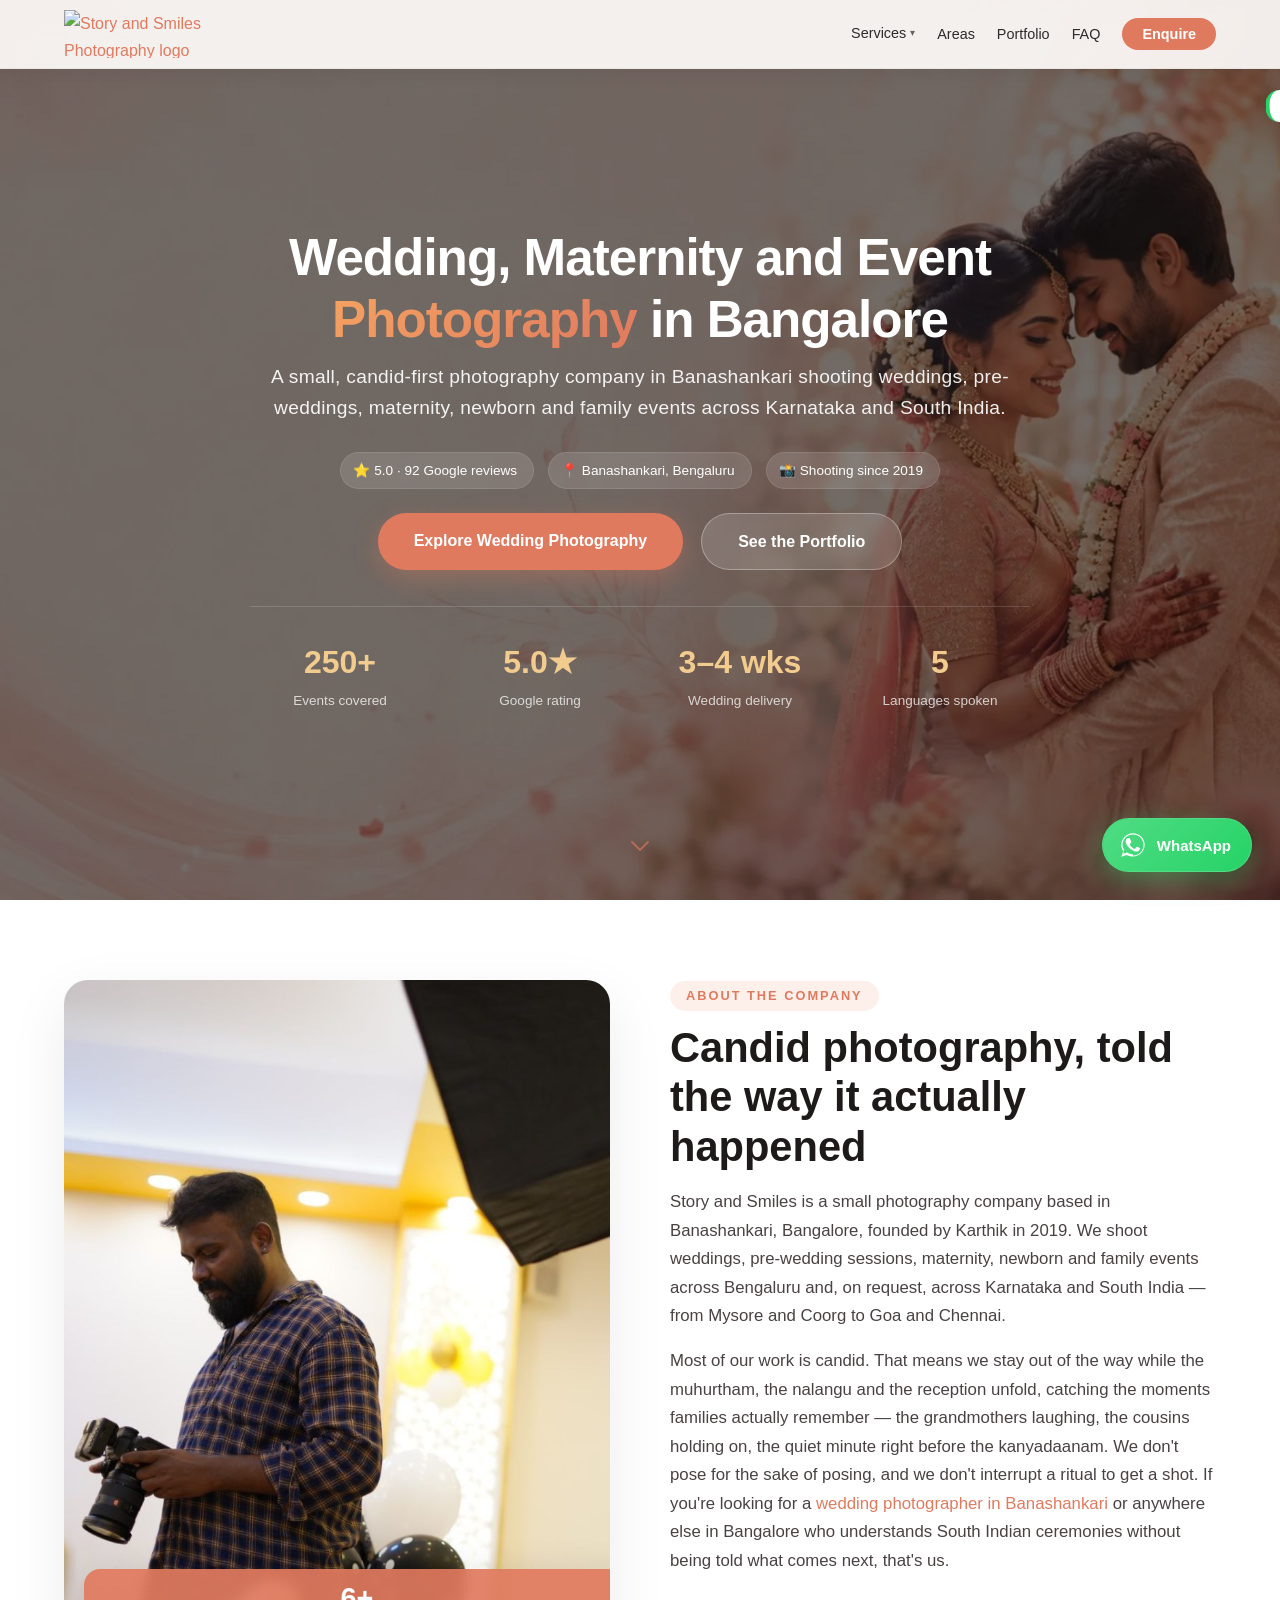
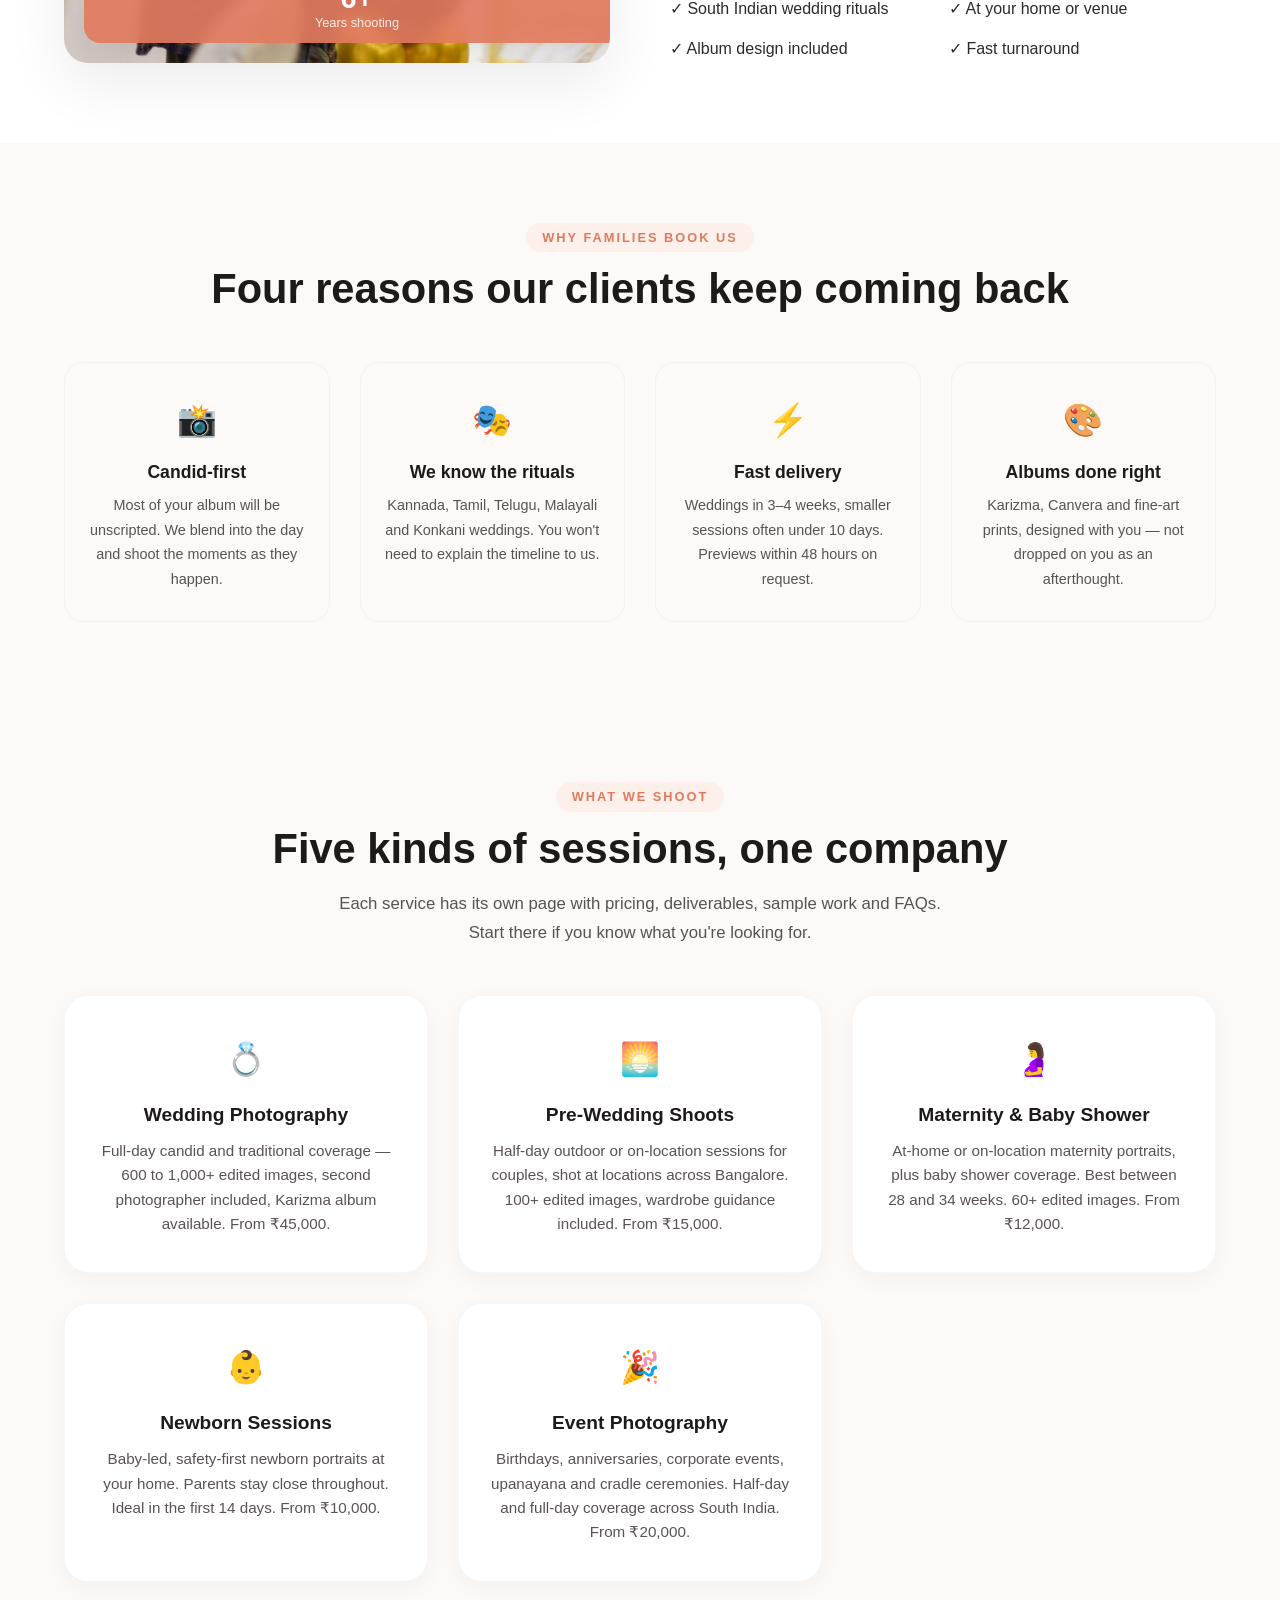
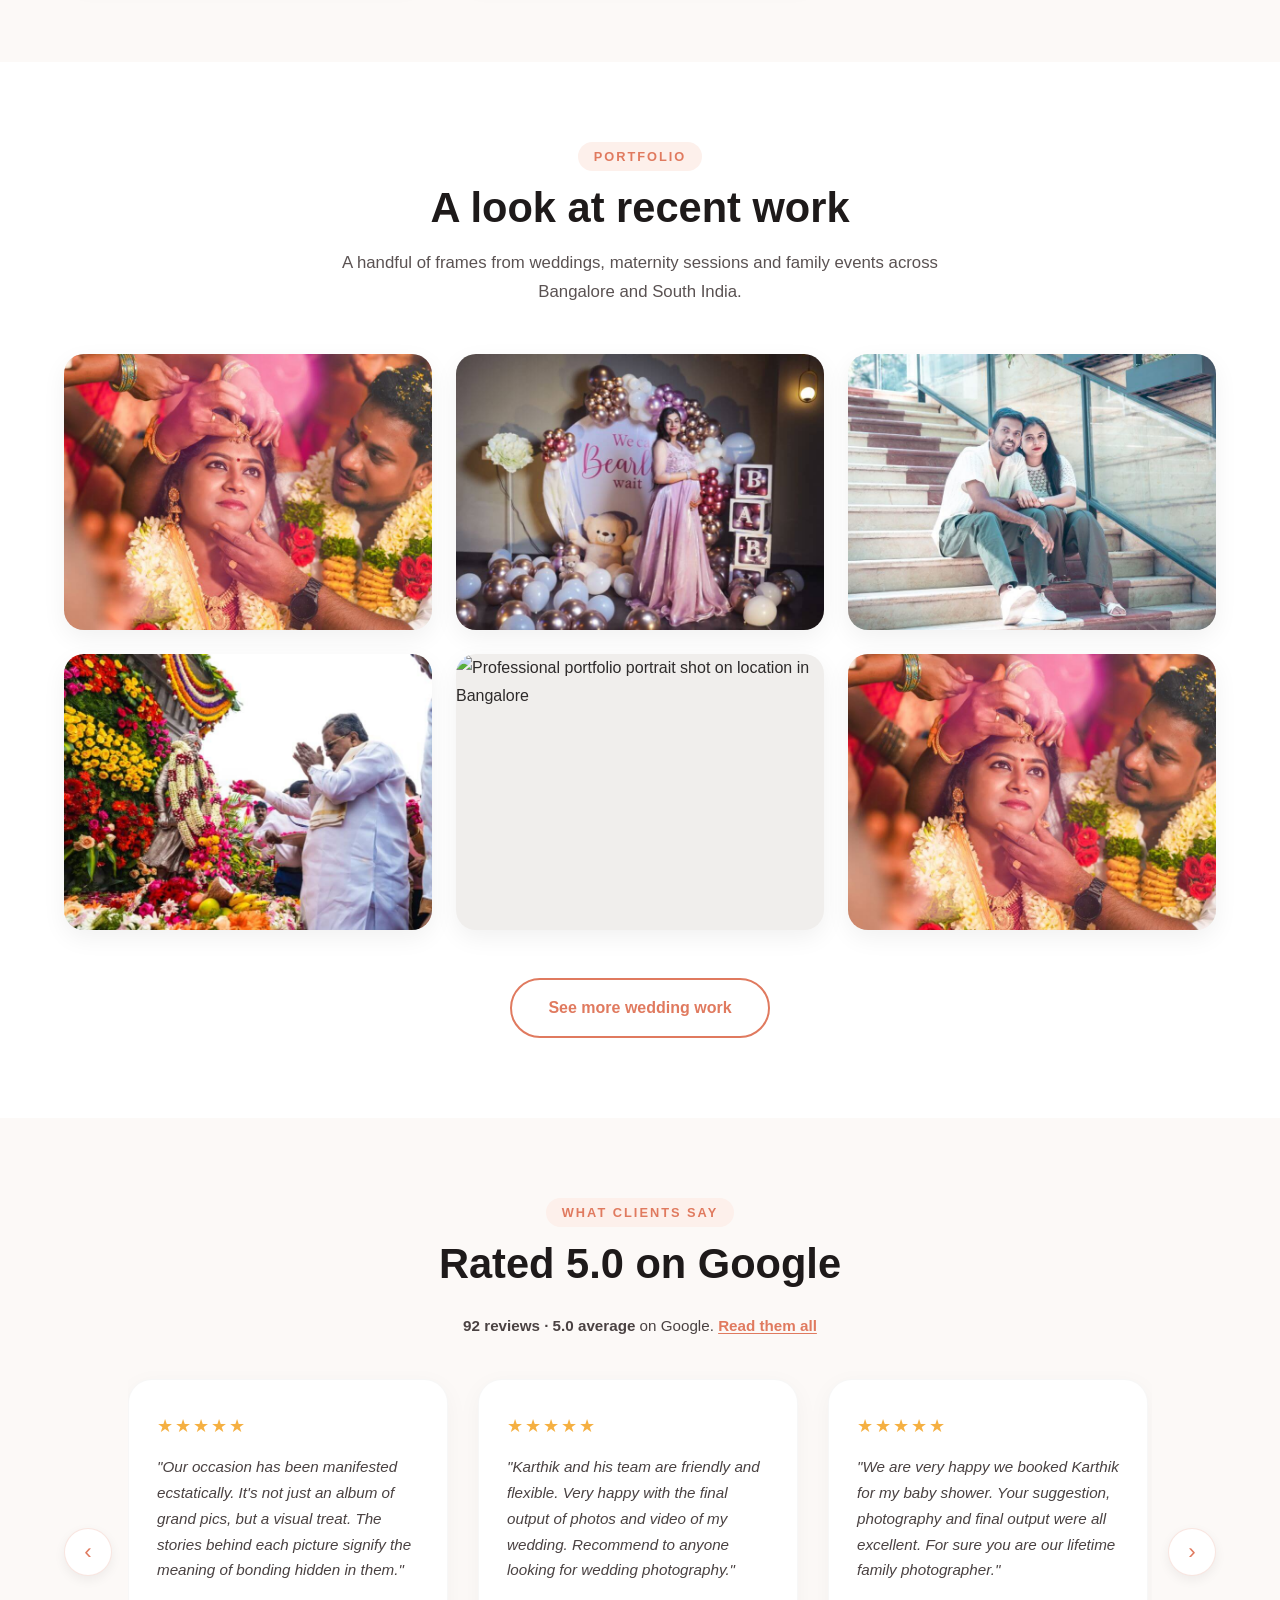
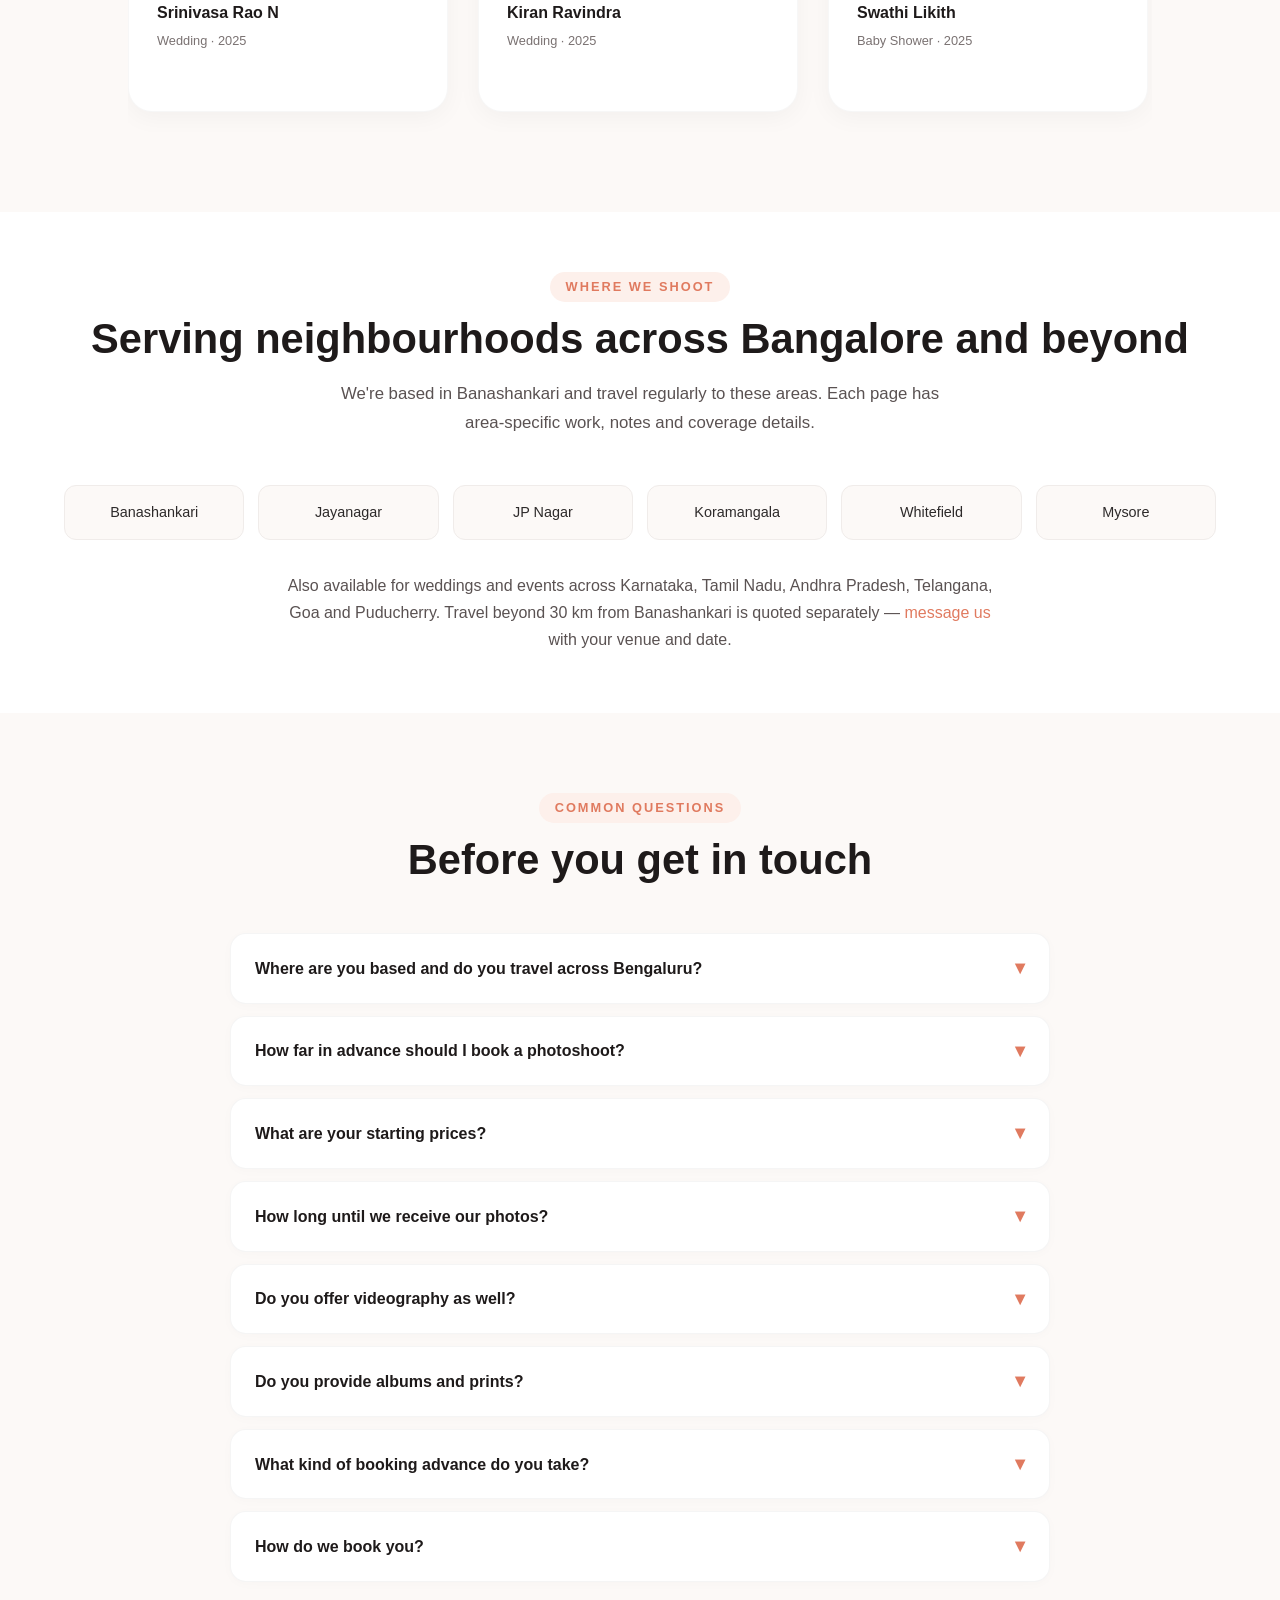
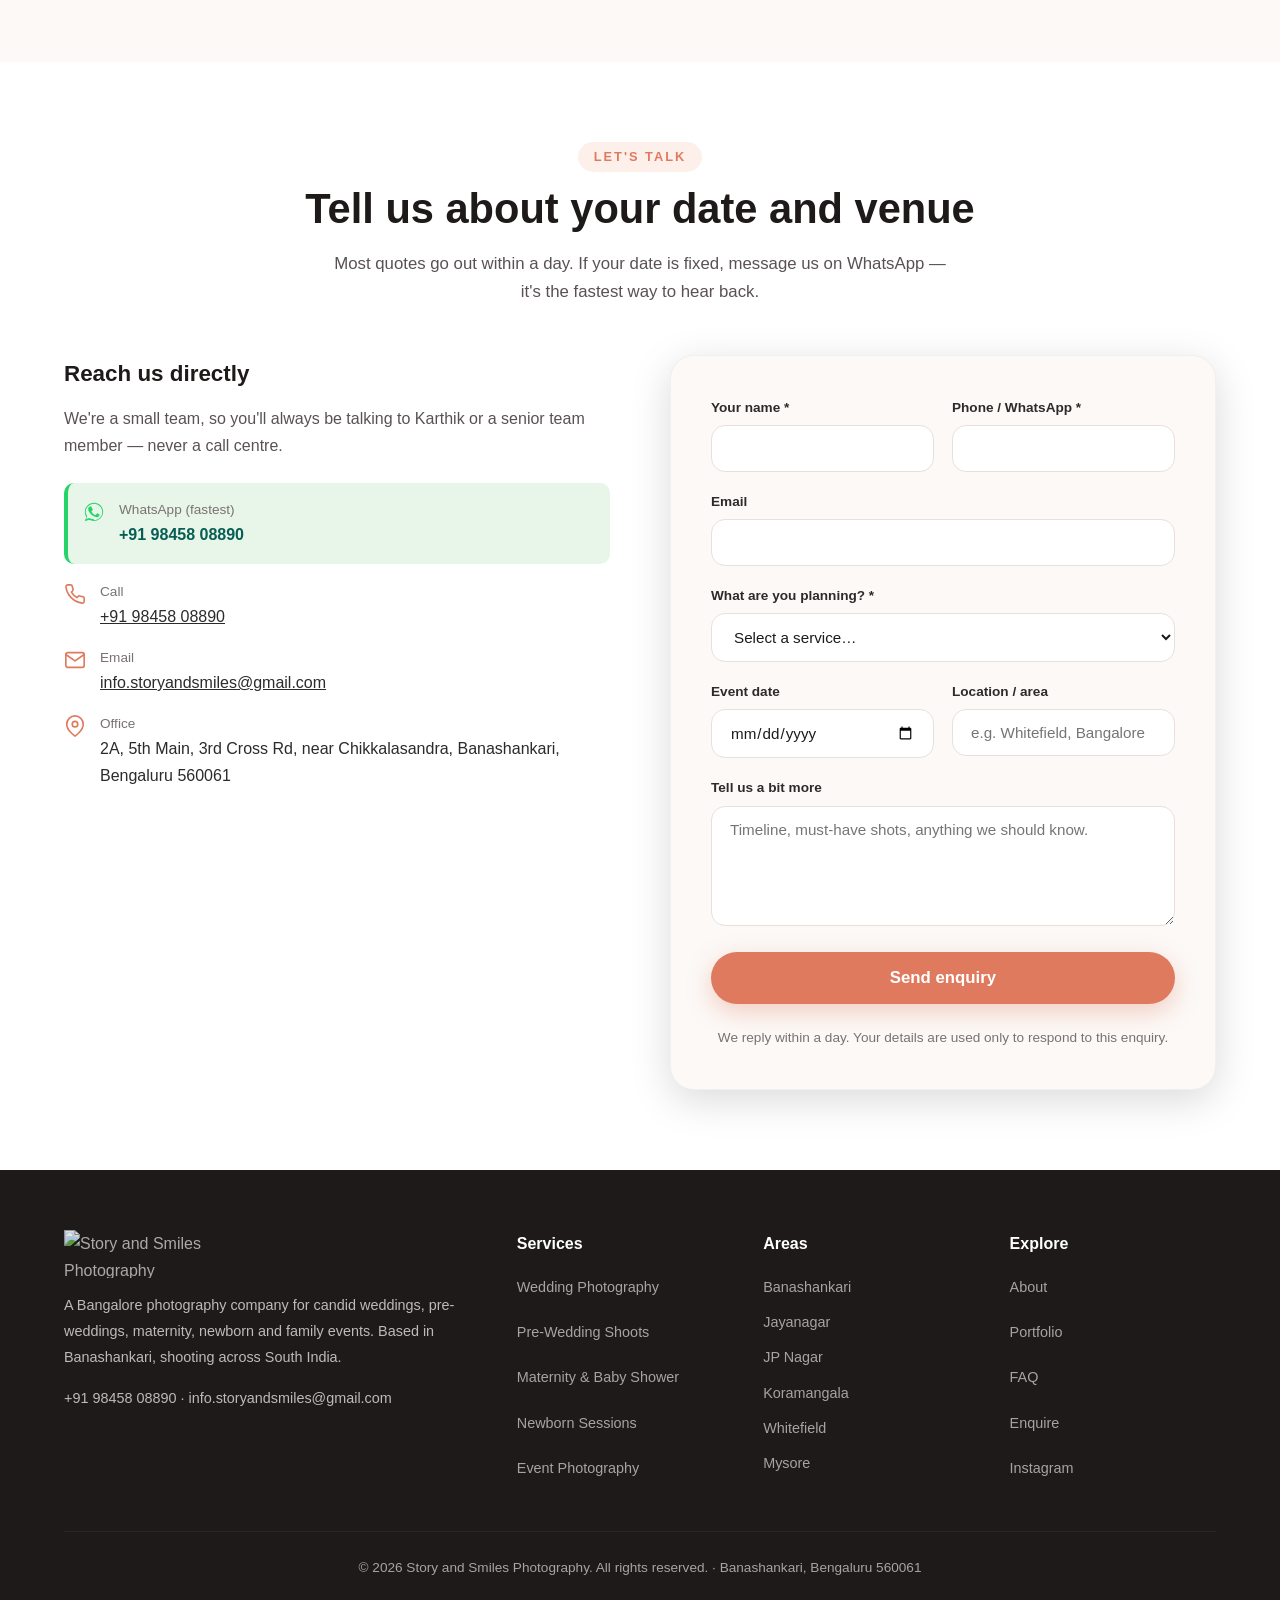
==== commit e36ff3bb: "Newer well optimized index / home page" ====
--- a/index.html
+++ b/index.html
@@ -4,7 +4,7 @@
     <meta charset="UTF-8" />
     <meta name="viewport" content="width=device-width, initial-scale=1.0, viewport-fit=cover" />
 
-    <!-- ===== SECURITY (FIXED CSP) ===== -->
+    <!-- ===== SECURITY ===== -->
     <meta http-equiv="Content-Security-Policy" content="
         default-src 'self';
         script-src 'self' 'unsafe-inline'
@@ -41,9 +41,9 @@
     " />
     <meta name="referrer" content="strict-origin-when-cross-origin" />
 
-    <!-- ===== PRIMARY META (Fix 17 — ₹ standardised) ===== -->
-    <title>Wedding Photographers in Bangalore | Story and Smiles</title>
-    <meta name="description" content="Wedding photography studio in Banashankari, Bangalore. Candid weddings, maternity and newborn shoots across Karnataka. Full-day weddings from ₹45,000." />
+    <!-- ===== PRIMARY META ===== -->
+    <title>Photography Company in Bangalore | Story and Smiles</title>
+    <meta name="description" content="Candid wedding, pre-wedding, maternity, newborn and event photography company in Bangalore. Full-day weddings from ₹45,000. 92 five-star reviews." />
     <meta name="author" content="Story and Smiles Photography" />
     <meta name="robots" content="index, follow, max-image-preview:large, max-snippet:-1" />
     <meta name="theme-color" content="#e07a5f" />
@@ -53,11 +53,11 @@
     <meta name="geo.position" content="12.9100;77.5590" />
     <meta name="ICBM" content="12.9100, 77.5590" />
 
-    <!-- ===== OPEN GRAPH (Fix 18 — specific og:image:alt) ===== -->
-    <meta property="og:title" content="Wedding Photographers in Bangalore | Story and Smiles" />
-    <meta property="og:description" content="A small team in Banashankari capturing weddings, maternity and family stories across South India. Full-day wedding coverage from ₹45,000." />
+    <!-- ===== OPEN GRAPH ===== -->
+    <meta property="og:title" content="Photography Company in Bangalore | Story and Smiles" />
+    <meta property="og:description" content="A small Bangalore photography company shooting weddings, pre-weddings, maternity, newborn and events. Full-day coverage from ₹45,000." />
     <meta property="og:type" content="website" />
-    <meta property="og:image" content="https://story-and-smiles-photography.vercel.app/assets/images/hero-bg.webp" />
+    <meta property="og:image" content="https://story-and-smiles-photography.vercel.app/assets/images/candid-wedding-muhurtham-bangalore.webp" />
     <meta property="og:image:alt" content="Bride and groom at the muhurtham moment of a South Indian wedding in Bengaluru, shot by Story and Smiles Photography" />
     <meta property="og:image:width" content="1200" />
     <meta property="og:image:height" content="630" />
@@ -68,9 +68,9 @@
 
     <!-- ===== TWITTER ===== -->
     <meta name="twitter:card" content="summary_large_image" />
-    <meta name="twitter:title" content="Wedding Photographers in Bangalore | Story and Smiles" />
-    <meta name="twitter:description" content="Candid weddings, maternity and family photography from Banashankari, Bengaluru." />
-    <meta name="twitter:image" content="https://story-and-smiles-photography.vercel.app/assets/images/hero-bg.webp" />
+    <meta name="twitter:title" content="Photography Company in Bangalore | Story and Smiles" />
+    <meta name="twitter:description" content="Candid weddings, maternity, newborn and event photography company in Bangalore." />
+    <meta name="twitter:image" content="https://story-and-smiles-photography.vercel.app/assets/images/candid-wedding-muhurtham-bangalore.webp" />
     <meta name="twitter:image:alt" content="Story and Smiles Photography portfolio" />
     <meta name="twitter:site" content="@storyandsmiles" />
     <meta name="twitter:creator" content="@storyandsmiles" />
@@ -78,9 +78,6 @@
     <!-- ===== FAVICON ===== -->
     <link rel="icon" href="/assets/images/favicon.png" />
     <link rel="apple-touch-icon" href="/assets/images/favicon.png" />
-
-    <link rel="llms" type="text/plain" href="/llms.txt">
-    <link rel="llms" type="text/plain" href="/llms-full.txt">
 
     <!-- ===== CANONICAL + HREFLANG ===== -->
     <link rel="canonical" href="https://story-and-smiles-photography.vercel.app/" />
@@ -98,13 +95,12 @@
     <link rel="dns-prefetch" href="https://maps.google.com" />
     <link rel="dns-prefetch" href="https://formspree.io" />
 
-    <link rel="preload" href="assets/images/hero-bg.webp" as="image" type="image/webp" fetchpriority="high" />
+    <link rel="preload" href="/assets/images/candid-wedding-muhurtham-bangalore.webp" as="image" type="image/webp" fetchpriority="high" />
 
     <link rel="stylesheet" href="css/style.css" />
     <link rel="stylesheet" href="css/animations.css" />
 
     <meta name="google-site-verification" content="ZMTUWN4rBwuVtQTiprMbyWiizYeSOAj3S2h0cnIvQhc" />
-    <meta name="msvalidate.01" content="REPLACE_WITH_BING_VERIFICATION" />
 
     <!-- ===== SITE CONFIG ===== -->
     <script>
@@ -160,10 +156,10 @@
     <script>(function(c,l,a,r,i,t,y){c[a]=c[a]||function(){(c[a].q=c[a].q||[]).push(arguments)};t=l.createElement(r);t.async=1;t.src="https://www.clarity.ms/tag/"+i+"?ref=bwt";y=l.getElementsByTagName(r)[0];y.parentNode.insertBefore(t,y);})(window,document,"clarity","script","wpjxrcvyk6");</script>
 
     <!-- ================================================================
-    SCHEMA MARKUP
-    ================================================================ -->
-
-    <!-- ===== SCHEMA: ORGANIZATION ===== -->
+         SCHEMA — 7 consolidated blocks. Company terminology throughout.
+         ================================================================ -->
+
+    <!-- ORGANIZATION -->
     <script type="application/ld+json">
     {
         "@context": "https://schema.org",
@@ -177,16 +173,10 @@
             "url": "https://story-and-smiles-photography.vercel.app/assets/images/logo.png",
             "width": 512,
             "height": 512,
-            "caption": "Story and Smiles Photography logo",
-            "copyrightNotice": "\u00a9 2026 Story and Smiles Photography. All rights reserved.",
-            "creditText": "Story and Smiles Photography",
-            "creator": { "@id": "https://story-and-smiles-photography.vercel.app/#organization" },
-            "copyrightHolder": { "@id": "https://story-and-smiles-photography.vercel.app/#organization" },
-            "license": "https://story-and-smiles-photography.vercel.app/#termsModal",
-            "acquireLicensePage": "https://story-and-smiles-photography.vercel.app/#contact"
+            "caption": "Story and Smiles Photography logo"
         },
-        "image": "https://story-and-smiles-photography.vercel.app/assets/images/hero-bg.webp",
-        "description": "Photography studio in Banashankari, Bengaluru, covering weddings, pre-weddings, maternity, newborn and family events across South India.",
+        "image": "https://story-and-smiles-photography.vercel.app/assets/images/candid-wedding-muhurtham-bangalore.webp",
+        "description": "Photography company based in Banashankari, Bengaluru, covering weddings, pre-weddings, maternity, newborn and family events across South India.",
         "slogan": "Stories and smiles, kept for a lifetime.",
         "email": "info.storyandsmiles@gmail.com",
         "telephone": "+91-9845808890",
@@ -237,7 +227,7 @@
     }
     </script>
 
-    <!-- ===== SCHEMA: LOCAL BUSINESS (Fix 12 — priceRange, reviews, offer URLs, areaServed Places) ===== -->
+    <!-- LOCAL BUSINESS -->
     <script type="application/ld+json">
     {
         "@context": "https://schema.org",
@@ -245,15 +235,15 @@
         "@id": "https://story-and-smiles-photography.vercel.app/#localbusiness",
         "name": "Story and Smiles Photography",
         "alternateName": "Story & Smiles Photography Bangalore",
-        "description": "Wedding photography studio in Banashankari, Bengaluru. Candid, traditional and cinematic coverage for weddings, plus maternity, newborn, baby shower and event photography across Karnataka and South India.",
+        "description": "Wedding photography company based in Banashankari, Bengaluru. Candid, traditional and cinematic coverage for weddings, plus maternity, newborn, baby shower and event photography across Karnataka and South India.",
         "image": [
             "https://story-and-smiles-photography.vercel.app/assets/images/logo.png",
-            "https://story-and-smiles-photography.vercel.app/assets/images/hero-bg.webp",
-            "https://story-and-smiles-photography.vercel.app/assets/images/wedding-1.jpg"
+            "https://story-and-smiles-photography.vercel.app/assets/images/candid-wedding-muhurtham-bangalore.webp",
+            "https://story-and-smiles-photography.vercel.app/assets/images/south-indian-wedding-couple-banashankari.jpg"
         ],
         "telephone": "+91-9845808890",
         "email": "info.storyandsmiles@gmail.com",
-        "priceRange": "₹5,000 - ₹60,000",
+        "priceRange": "₹10,000 - ₹45,000",
         "currenciesAccepted": "INR",
         "paymentAccepted": "Cash, UPI, Bank Transfer",
         "url": "https://story-and-smiles-photography.vercel.app/",
@@ -305,57 +295,6 @@
             { "@type": "State", "name": "Goa" },
             { "@type": "AdministrativeArea", "name": "Puducherry" }
         ],
-        "aggregateRating": {
-            "@type": "AggregateRating",
-            "ratingValue": "5.0",
-            "reviewCount": "92",
-            "bestRating": "5",
-            "worstRating": "1"
-        },
-        "review": [
-            {
-                "@type": "Review",
-                "author": { "@type": "Person", "name": "Srinivasa Rao N" },
-                "datePublished": "2025-03-12",
-                "reviewRating": { "@type": "Rating", "ratingValue": "5", "bestRating": "5", "worstRating": "1" },
-                "reviewBody": "Our occasion has been manifested ecstatically. It's not just an album of grand pics, but a visual treat. The stories behind each picture signify the meaning of bonding hidden in them. Fantastic photographer."
-            },
-            {
-                "@type": "Review",
-                "author": { "@type": "Person", "name": "Kiran Ravindra" },
-                "datePublished": "2025-05-22",
-                "reviewRating": { "@type": "Rating", "ratingValue": "5", "bestRating": "5", "worstRating": "1" },
-                "reviewBody": "Karthik and his team are friendly and flexible. Very happy with the final output of photos and video of my wedding. Recommend to anyone looking for wedding photography, portfolios and events."
-            },
-            {
-                "@type": "Review",
-                "author": { "@type": "Person", "name": "Swathi Likith" },
-                "datePublished": "2025-07-08",
-                "reviewRating": { "@type": "Rating", "ratingValue": "5", "bestRating": "5", "worstRating": "1" },
-                "reviewBody": "We are very happy we booked Karthik for my baby shower. Your suggestion, photography and final output were all excellent. For sure you are our lifetime family photographer."
-            },
-            {
-                "@type": "Review",
-                "author": { "@type": "Person", "name": "Lokesh H" },
-                "datePublished": "2025-09-14",
-                "reviewRating": { "@type": "Rating", "ratingValue": "5", "bestRating": "5", "worstRating": "1" },
-                "reviewBody": "We contacted Story and Smiles for a family function. The flexibility was amazing. Our function ran longer than planned but he stayed and shot the whole event. Received photos within a couple of days where others take a week."
-            },
-            {
-                "@type": "Review",
-                "author": { "@type": "Person", "name": "Vasantha Priya" },
-                "datePublished": "2025-11-02",
-                "reviewRating": { "@type": "Rating", "ratingValue": "5", "bestRating": "5", "worstRating": "1" },
-                "reviewBody": "Photos in the album are stunning and beautiful. Wedding video quality is exceptional. Friendly and patient with us throughout."
-            },
-            {
-                "@type": "Review",
-                "author": { "@type": "Person", "name": "Sateesh Patil" },
-                "datePublished": "2026-01-18",
-                "reviewRating": { "@type": "Rating", "ratingValue": "5", "bestRating": "5", "worstRating": "1" },
-                "reviewBody": "Karthik patiently captured pre-birthday and birthday event photoshoots. The quality of the album and photos was amazing. Appreciate his support in choosing the best photos and his editing style."
-            }
-        ],
         "founder": { "@id": "https://story-and-smiles-photography.vercel.app/#karthik" },
         "employee": { "@id": "https://story-and-smiles-photography.vercel.app/#karthik" },
         "sameAs": [
@@ -365,34 +304,17 @@
             "https://search.google.com/local/reviews?placeid=ChIJu3grGi1RrjsRI_yNq1Bk-8A",
             "https://www.justdial.com/Bangalore/Story-And-Smiles-Photography-Near-Om-Shakthi-Temple-Hanumagiri/080PXX80-XX80-230210161034-P9I3_BZDET"
         ],
-        "hasOfferCatalog": {
-            "@type": "OfferCatalog",
-            "name": "Photography Packages",
-            "itemListElement": [
-                { "@type": "Offer", "itemOffered": { "@type": "Service", "name": "Full Day Wedding Photography", "url": "https://story-and-smiles-photography.vercel.app/wedding-photography-bangalore.html" }, "price": "45000", "priceCurrency": "INR", "validFrom": "2026-01-01", "validThrough": "2026-12-31" },
-                { "@type": "Offer", "itemOffered": { "@type": "Service", "name": "Half Day Wedding Photography", "url": "https://story-and-smiles-photography.vercel.app/wedding-photography-bangalore.html" }, "price": "25000", "priceCurrency": "INR", "validFrom": "2026-01-01", "validThrough": "2026-12-31" },
-                { "@type": "Offer", "itemOffered": { "@type": "Service", "name": "Pre-Wedding Photoshoot", "url": "https://story-and-smiles-photography.vercel.app/pre-wedding-photography-bangalore.html" }, "price": "15000", "priceCurrency": "INR", "validFrom": "2026-01-01", "validThrough": "2026-12-31" },
-                { "@type": "Offer", "itemOffered": { "@type": "Service", "name": "Maternity and Baby Shower", "url": "https://story-and-smiles-photography.vercel.app/maternity-photography-bangalore.html" }, "price": "12000", "priceCurrency": "INR", "validFrom": "2026-01-01", "validThrough": "2026-12-31" },
-                { "@type": "Offer", "itemOffered": { "@type": "Service", "name": "Newborn Photography", "url": "https://story-and-smiles-photography.vercel.app/newborn-photography-bangalore.html" }, "price": "10000", "priceCurrency": "INR", "validFrom": "2026-01-01", "validThrough": "2026-12-31" }
-            ]
-        },
         "makesOffer": [
-            { "@type": "Offer", "itemOffered": { "@type": "Service", "name": "Wedding Photography", "description": "Candid, traditional and cinematic wedding coverage in Bangalore." } },
-            { "@type": "Offer", "itemOffered": { "@type": "Service", "name": "Pre-Wedding Photoshoot", "description": "Pre-wedding shoots at scenic locations in and around Bangalore." } },
-            { "@type": "Offer", "itemOffered": { "@type": "Service", "name": "Maternity and Baby Shower Photography", "description": "Maternity photoshoots in studio or at home across Bengaluru." } },
-            { "@type": "Offer", "itemOffered": { "@type": "Service", "name": "Newborn Photography", "description": "Safe, baby-led newborn sessions in Bangalore." } },
-            { "@type": "Offer", "itemOffered": { "@type": "Service", "name": "Event Photography", "description": "Corporate, birthday and anniversary coverage in South India." } },
-            { "@type": "Offer", "itemOffered": { "@type": "Service", "name": "Portfolio Photography", "description": "Portfolios for actors, models and working professionals." } },
-            { "@type": "Offer", "itemOffered": { "@type": "Service", "name": "Product Photography", "description": "E-commerce ready product photos." } },
-            { "@type": "Offer", "itemOffered": { "@type": "Service", "name": "Candid Videography", "description": "Cinematic wedding and event films." } },
-            { "@type": "Offer", "itemOffered": { "@type": "Service", "name": "Photo Restoration", "description": "Restoration of old and damaged prints." } },
-            { "@type": "Offer", "itemOffered": { "@type": "Service", "name": "Album Design and Printing", "description": "Karizma, Canvera and custom photo books." } },
-            { "@type": "Offer", "itemOffered": { "@type": "Service", "name": "Drone Photography", "description": "Aerial coverage for weddings and events." } }
+            { "@type": "Offer", "itemOffered": { "@type": "Service", "name": "Wedding Photography", "url": "https://story-and-smiles-photography.vercel.app/wedding-photography-bangalore.html", "description": "Candid, traditional and cinematic wedding coverage in Bangalore." } },
+            { "@type": "Offer", "itemOffered": { "@type": "Service", "name": "Pre-Wedding Photoshoot", "url": "https://story-and-smiles-photography.vercel.app/pre-wedding-photography-bangalore.html", "description": "Pre-wedding shoots at scenic locations in and around Bangalore." } },
+            { "@type": "Offer", "itemOffered": { "@type": "Service", "name": "Maternity and Baby Shower Photography", "url": "https://story-and-smiles-photography.vercel.app/maternity-photography-bangalore.html", "description": "Maternity photoshoots at home or on location across Bengaluru." } },
+            { "@type": "Offer", "itemOffered": { "@type": "Service", "name": "Newborn Photography", "url": "https://story-and-smiles-photography.vercel.app/newborn-photography-bangalore.html", "description": "Safe, baby-led newborn sessions at your home in Bangalore." } },
+            { "@type": "Offer", "itemOffered": { "@type": "Service", "name": "Event Photography", "url": "https://story-and-smiles-photography.vercel.app/event-photography-bangalore.html", "description": "Corporate, birthday and anniversary coverage in South India." } }
         ]
     }
     </script>
 
-    <!-- ===== SCHEMA: PERSON ===== -->
+    <!-- PERSON -->
     <script type="application/ld+json">
     {
         "@context": "https://schema.org",
@@ -404,7 +326,7 @@
         "description": "Self-taught wedding and portrait photographer based in Banashankari, Bengaluru. Founder of Story and Smiles Photography.",
         "worksFor": { "@id": "https://story-and-smiles-photography.vercel.app/#organization" },
         "url": "https://story-and-smiles-photography.vercel.app/",
-        "image": "https://story-and-smiles-photography.vercel.app/assets/images/about-us.jpg",
+        "image": "https://story-and-smiles-photography.vercel.app/assets/images/karthik-wedding-photographer-bangalore.jpg",
         "hasOccupation": {
             "@type": "Occupation",
             "name": "Wedding Photographer",
@@ -421,15 +343,6 @@
             "South Indian Wedding Rituals"
         ],
         "knowsLanguage": ["en", "kn", "hi", "te", "ta"],
-        "hasCredential": [
-            {
-                "@type": "EducationalOccupationalCredential",
-                "name": "Professional Wedding Photographer",
-                "credentialCategory": "Professional Certification",
-                "recognizedBy": { "@type": "Organization", "name": "Independent Practice" }
-            }
-        ],
-        "award": ["Top Rated Photographer, Banashankari, Bengaluru"],
         "sameAs": [
             "https://www.instagram.com/storyandsmiles",
             "https://www.facebook.com/storyandsmiles"
@@ -437,7 +350,7 @@
     }
     </script>
 
-    <!-- ===== SCHEMA: WEBSITE ===== -->
+    <!-- WEBSITE -->
     <script type="application/ld+json">
     {
         "@context": "https://schema.org",
@@ -446,25 +359,26 @@
         "url": "https://story-and-smiles-photography.vercel.app/",
         "name": "Story and Smiles Photography",
         "publisher": { "@id": "https://story-and-smiles-photography.vercel.app/#organization" },
-        "description": "Wedding photographers in Bangalore offering candid, maternity, newborn and event photography.",
+        "description": "Photography company in Bangalore offering wedding, pre-wedding, maternity, newborn and event photography.",
         "inLanguage": "en-IN"
     }
     </script>
 
-    <!-- ===== SCHEMA: WEBPAGE (Fix 13 — significantLink to real URLs, Speakable expanded) ===== -->
+    <!-- WEBPAGE -->
     <script type="application/ld+json">
     {
         "@context": "https://schema.org",
         "@type": "WebPage",
         "@id": "https://story-and-smiles-photography.vercel.app/#webpage",
         "url": "https://story-and-smiles-photography.vercel.app/",
-        "name": "Wedding Photographers in Bangalore | Story and Smiles",
+        "name": "Photography Company in Bangalore | Story and Smiles",
         "isPartOf": { "@id": "https://story-and-smiles-photography.vercel.app/#website" },
         "about": [
             { "@id": "https://story-and-smiles-photography.vercel.app/#localbusiness" },
             { "@type": "Thing", "name": "Wedding Photography" },
             { "@type": "Thing", "name": "Maternity Photography" },
-            { "@type": "Thing", "name": "Newborn Photography" }
+            { "@type": "Thing", "name": "Newborn Photography" },
+            { "@type": "Thing", "name": "Event Photography" }
         ],
         "mentions": [
             { "@type": "Place", "name": "Banashankari, Bengaluru" },
@@ -474,7 +388,7 @@
             { "@type": "City", "name": "Bengaluru" },
             { "@type": "State", "name": "Karnataka" }
         ],
-        "primaryImageOfPage": "https://story-and-smiles-photography.vercel.app/assets/images/hero-bg.webp",
+        "primaryImageOfPage": "https://story-and-smiles-photography.vercel.app/assets/images/candid-wedding-muhurtham-bangalore.webp",
         "datePublished": "2024-01-15T09:00:00+05:30",
         "dateModified": "2026-10-12T10:00:00+05:30",
         "inLanguage": "en-IN",
@@ -493,45 +407,12 @@
         ],
         "speakable": {
             "@type": "SpeakableSpecification",
-            "cssSelector": [
-                "#hero-title",
-                ".summary-box p",
-                "#quick-facts-heading",
-                ".quick-facts-list",
-                "#about-heading",
-                "#about-summary",
-                "#faq-heading",
-                "#faq-answer-top"
-            ]
+            "cssSelector": ["#hero-title", "#about-heading", "#about-summary", "#faq-heading"]
         }
     }
     </script>
 
-    <!-- ===== SCHEMA: PLACE ===== -->
-    <script type="application/ld+json">
-    {
-        "@context": "https://schema.org",
-        "@type": "Place",
-        "@id": "https://story-and-smiles-photography.vercel.app/#place",
-        "name": "Story and Smiles Photography Studio, Banashankari",
-        "address": {
-            "@type": "PostalAddress",
-            "streetAddress": "2A, 5th main, 3rd Cross Rd, near Chikkalasandra, Banashankari",
-            "addressLocality": "Bengaluru",
-            "addressRegion": "Karnataka",
-            "postalCode": "560061",
-            "addressCountry": "IN"
-        },
-        "geo": {
-            "@type": "GeoCoordinates",
-            "latitude": "12.9100",
-            "longitude": "77.5590"
-        },
-        "containedInPlace": { "@type": "City", "name": "Bengaluru" }
-    }
-    </script>
-
-    <!-- ===== SCHEMA: SERVICE ===== -->
+    <!-- SERVICE -->
     <script type="application/ld+json">
     {
         "@context": "https://schema.org",
@@ -557,192 +438,20 @@
                 { "@type": "Offer", "itemOffered": { "@type": "Service", "name": "Pre-Wedding Photoshoot", "url": "https://story-and-smiles-photography.vercel.app/pre-wedding-photography-bangalore.html" }, "price": "15000", "priceCurrency": "INR", "validFrom": "2026-01-01", "validThrough": "2026-12-31" },
                 { "@type": "Offer", "itemOffered": { "@type": "Service", "name": "Maternity and Baby Shower", "url": "https://story-and-smiles-photography.vercel.app/maternity-photography-bangalore.html" }, "price": "12000", "priceCurrency": "INR", "validFrom": "2026-01-01", "validThrough": "2026-12-31" },
                 { "@type": "Offer", "itemOffered": { "@type": "Service", "name": "Newborn Photography", "url": "https://story-and-smiles-photography.vercel.app/newborn-photography-bangalore.html" }, "price": "10000", "priceCurrency": "INR", "validFrom": "2026-01-01", "validThrough": "2026-12-31" },
-                { "@type": "Offer", "itemOffered": { "@type": "Service", "name": "Event Photography", "url": "https://story-and-smiles-photography.vercel.app/event-photography-bangalore.html" }, "price": "20000", "priceCurrency": "INR", "validFrom": "2026-01-01", "validThrough": "2026-12-31" },
-                { "@type": "Offer", "itemOffered": { "@type": "Service", "name": "Portfolio Shoot", "url": "https://story-and-smiles-photography.vercel.app/event-photography-bangalore.html" }, "price": "8000", "priceCurrency": "INR", "validFrom": "2026-01-01", "validThrough": "2026-12-31" },
-                { "@type": "Offer", "itemOffered": { "@type": "Service", "name": "Product Photography", "url": "https://story-and-smiles-photography.vercel.app/#contact" }, "price": "5000", "priceCurrency": "INR", "validFrom": "2026-01-01", "validThrough": "2026-12-31" }
+                { "@type": "Offer", "itemOffered": { "@type": "Service", "name": "Event Photography", "url": "https://story-and-smiles-photography.vercel.app/event-photography-bangalore.html" }, "price": "20000", "priceCurrency": "INR", "validFrom": "2026-01-01", "validThrough": "2026-12-31" }
             ]
         },
         "aggregateOffer": {
             "@type": "AggregateOffer",
             "priceCurrency": "INR",
-            "lowPrice": "5000",
-            "highPrice": "60000",
-            "offerCount": "8"
+            "lowPrice": "10000",
+            "highPrice": "45000",
+            "offerCount": "6"
         }
     }
     </script>
 
-    <!-- ===== SCHEMA: ITEM LIST (all services) ===== -->
-    <script type="application/ld+json">
-    {
-        "@context": "https://schema.org",
-        "@type": "ItemList",
-        "@id": "https://story-and-smiles-photography.vercel.app/#serviceslist",
-        "name": "Photography Services Offered in Bangalore",
-        "itemListOrder": "https://schema.org/ItemListUnordered",
-        "numberOfItems": 20,
-        "itemListElement": [
-            { "@type": "ListItem", "position": 1, "name": "Wedding Photography", "url": "https://story-and-smiles-photography.vercel.app/wedding-photography-bangalore.html" },
-            { "@type": "ListItem", "position": 2, "name": "Pre-Wedding Photoshoot", "url": "https://story-and-smiles-photography.vercel.app/pre-wedding-photography-bangalore.html" },
-            { "@type": "ListItem", "position": 3, "name": "Maternity and Pregnancy Photography", "url": "https://story-and-smiles-photography.vercel.app/maternity-photography-bangalore.html" },
-            { "@type": "ListItem", "position": 4, "name": "Baby Shower Photography", "url": "https://story-and-smiles-photography.vercel.app/maternity-photography-bangalore.html" },
-            { "@type": "ListItem", "position": 5, "name": "Event Photography", "url": "https://story-and-smiles-photography.vercel.app/event-photography-bangalore.html" },
-            { "@type": "ListItem", "position": 6, "name": "Portfolio Photography", "url": "https://story-and-smiles-photography.vercel.app/event-photography-bangalore.html" },
-            { "@type": "ListItem", "position": 7, "name": "Newborn Photography", "url": "https://story-and-smiles-photography.vercel.app/newborn-photography-bangalore.html" },
-            { "@type": "ListItem", "position": 8, "name": "Product and E-Commerce Photography", "url": "https://story-and-smiles-photography.vercel.app/#contact" },
-            { "@type": "ListItem", "position": 9, "name": "Birthday Photography", "url": "https://story-and-smiles-photography.vercel.app/event-photography-bangalore.html" },
-            { "@type": "ListItem", "position": 10, "name": "Engagement Photography", "url": "https://story-and-smiles-photography.vercel.app/pre-wedding-photography-bangalore.html" },
-            { "@type": "ListItem", "position": 11, "name": "Family Photography", "url": "https://story-and-smiles-photography.vercel.app/event-photography-bangalore.html" },
-            { "@type": "ListItem", "position": 12, "name": "House Warming Ceremony Photography", "url": "https://story-and-smiles-photography.vercel.app/event-photography-bangalore.html" },
-            { "@type": "ListItem", "position": 13, "name": "Photo Restoration", "url": "https://story-and-smiles-photography.vercel.app/#contact" },
-            { "@type": "ListItem", "position": 14, "name": "Candid Videography", "url": "https://story-and-smiles-photography.vercel.app/#contact" },
-            { "@type": "ListItem", "position": 15, "name": "Corporate Video Production", "url": "https://story-and-smiles-photography.vercel.app/#contact" },
-            { "@type": "ListItem", "position": 16, "name": "Album Design and Printing", "url": "https://story-and-smiles-photography.vercel.app/#contact" },
-            { "@type": "ListItem", "position": 17, "name": "Drone Photography", "url": "https://story-and-smiles-photography.vercel.app/#contact" },
-            { "@type": "ListItem", "position": 18, "name": "Upanayana Photography", "url": "https://story-and-smiles-photography.vercel.app/event-photography-bangalore.html" },
-            { "@type": "ListItem", "position": 19, "name": "Cradle Ceremony Photography", "url": "https://story-and-smiles-photography.vercel.app/event-photography-bangalore.html" },
-            { "@type": "ListItem", "position": 20, "name": "Christian and Muslim Wedding Photography", "url": "https://story-and-smiles-photography.vercel.app/wedding-photography-bangalore.html" }
-        ]
-    }
-    </script>
-
-    <!-- ===== SCHEMA: HOWTO ===== -->
-    <script type="application/ld+json">
-    {
-        "@context": "https://schema.org",
-        "@type": "HowTo",
-        "@id": "https://story-and-smiles-photography.vercel.app/#howtobook",
-        "name": "How to book a wedding photographer in Bangalore",
-        "description": "A simple four-step process to book Story and Smiles Photography for your wedding, maternity or family event in Bengaluru.",
-        "totalTime": "P3D",
-        "estimatedCost": { "@type": "MonetaryAmount", "currency": "INR", "value": "45000" },
-        "supply": [
-            { "@type": "HowToSupply", "name": "Event date and venue details" },
-            { "@type": "HowToSupply", "name": "Guest count and coverage hours" },
-            { "@type": "HowToSupply", "name": "Booking advance" }
-        ],
-        "tool": [
-            { "@type": "HowToTool", "name": "WhatsApp" },
-            { "@type": "HowToTool", "name": "Phone" },
-            { "@type": "HowToTool", "name": "Website contact form" }
-        ],
-        "step": [
-            { "@type": "HowToStep", "position": 1, "name": "Share your date and venue", "text": "Message us on WhatsApp at +91-98458 08890 or call us with your event date, venue and rough guest count. This helps us check availability." },
-            { "@type": "HowToStep", "position": 2, "name": "Get a custom quote", "text": "We send a package tailored to your coverage hours, number of photographers and add-ons like albums or drone shots. Most quotes go out within a day." },
-            { "@type": "HowToStep", "position": 3, "name": "Confirm with a booking advance", "text": "A booking advance locks your date. We share a simple agreement covering delivery timelines, usage rights and reschedule terms." },
-            { "@type": "HowToStep", "position": 4, "name": "Plan the shoot and enjoy the day", "text": "A week before the event we go over your must-have shots, family groupings and the timeline. On the day, you focus on your guests and we handle the rest." }
-        ]
-    }
-    </script>
-
-    <!-- ===== SCHEMA: HERO IMAGE OBJECT ===== -->
-    <script type="application/ld+json">
-    {
-        "@context": "https://schema.org",
-        "@type": "ImageObject",
-        "@id": "https://story-and-smiles-photography.vercel.app/#heroimage",
-        "url": "https://story-and-smiles-photography.vercel.app/assets/images/hero-bg.webp",
-        "width": 1920,
-        "height": 1080,
-        "caption": "Bride and groom at the muhurtham moment of a South Indian wedding in Bengaluru",
-        "creator": { "@id": "https://story-and-smiles-photography.vercel.app/#karthik" },
-        "copyrightHolder": { "@id": "https://story-and-smiles-photography.vercel.app/#organization" },
-        "copyrightNotice": "\u00a9 2026 Story and Smiles Photography. All rights reserved.",
-        "creditText": "Story and Smiles Photography",
-        "license": "https://story-and-smiles-photography.vercel.app/#termsModal",
-        "acquireLicensePage": "https://story-and-smiles-photography.vercel.app/#contact"
-    }
-    </script>
-
-    <!-- ===== SCHEMA: PHOTOGRAPHS ===== -->
-    <script type="application/ld+json">
-    {
-        "@context": "https://schema.org",
-        "@type": "Photograph",
-        "@id": "https://story-and-smiles-photography.vercel.app/#photograph-wedding",
-        "name": "Candid wedding photograph from a South Indian wedding in Bangalore",
-        "description": "Bride and groom during muhurtham, captured in a candid style at a wedding in Banashankari, Bangalore.",
-        "image": "https://story-and-smiles-photography.vercel.app/assets/images/wedding-1.jpg",
-        "datePublished": "2025-11-15T10:00:00+05:30",
-        "creator": { "@id": "https://story-and-smiles-photography.vercel.app/#karthik" },
-        "copyrightHolder": { "@id": "https://story-and-smiles-photography.vercel.app/#organization" },
-        "copyrightNotice": "\u00a9 2026 Story and Smiles Photography. All rights reserved.",
-        "creditText": "Story and Smiles Photography",
-        "license": "https://story-and-smiles-photography.vercel.app/#termsModal",
-        "acquireLicensePage": "https://story-and-smiles-photography.vercel.app/#contact",
-        "locationCreated": { "@type": "Place", "name": "Banashankari, Bengaluru" }
-    }
-    </script>
-    <script type="application/ld+json">
-    {
-        "@context": "https://schema.org",
-        "@type": "Photograph",
-        "@id": "https://story-and-smiles-photography.vercel.app/#photograph-babyshower",
-        "name": "Maternity and baby shower photograph in Banashankari, Bengaluru",
-        "description": "An expectant mother during a baby shower photoshoot in Banashankari, Bengaluru.",
-        "image": "https://story-and-smiles-photography.vercel.app/assets/images/baby-shower.jpg",
-        "datePublished": "2025-09-20T10:00:00+05:30",
-        "creator": { "@id": "https://story-and-smiles-photography.vercel.app/#karthik" },
-        "copyrightHolder": { "@id": "https://story-and-smiles-photography.vercel.app/#organization" },
-        "copyrightNotice": "\u00a9 2026 Story and Smiles Photography. All rights reserved.",
-        "creditText": "Story and Smiles Photography",
-        "license": "https://story-and-smiles-photography.vercel.app/#termsModal",
-        "acquireLicensePage": "https://story-and-smiles-photography.vercel.app/#contact"
-    }
-    </script>
-    <script type="application/ld+json">
-    {
-        "@context": "https://schema.org",
-        "@type": "Photograph",
-        "@id": "https://story-and-smiles-photography.vercel.app/#photograph-prewedding",
-        "name": "Pre-wedding photoshoot in Bangalore for a couple at an outdoor location",
-        "description": "A couple during a pre-wedding photoshoot at a scenic outdoor location near Bangalore.",
-        "image": "https://story-and-smiles-photography.vercel.app/assets/images/pre-wedding.jpg",
-        "datePublished": "2025-10-05T10:00:00+05:30",
-        "creator": { "@id": "https://story-and-smiles-photography.vercel.app/#karthik" },
-        "copyrightHolder": { "@id": "https://story-and-smiles-photography.vercel.app/#organization" },
-        "copyrightNotice": "\u00a9 2026 Story and Smiles Photography. All rights reserved.",
-        "creditText": "Story and Smiles Photography",
-        "license": "https://story-and-smiles-photography.vercel.app/#termsModal",
-        "acquireLicensePage": "https://story-and-smiles-photography.vercel.app/#contact"
-    }
-    </script>
-
-    <!-- ===== SCHEMA: FAQ (Fix 15 — internal links appended to 6 answers) ===== -->
-    <script type="application/ld+json">
-    {
-        "@context": "https://schema.org",
-        "@type": "FAQPage",
-        "@id": "https://story-and-smiles-photography.vercel.app/#faq",
-        "mainEntity": [
-            { "@type": "Question", "name": "Are you based in Banashankari and do you travel across Bengaluru?", "acceptedAnswer": { "@type": "Answer", "text": "Yes. Our studio is in Banashankari and we regularly travel across Bengaluru and nearby towns for weddings, maternity, newborn and family events. Travel beyond 30 km is quoted separately." } },
-            { "@type": "Question", "name": "How far in advance should I book a wedding photographer?", "acceptedAnswer": { "@type": "Answer", "text": "Book three to six months ahead for popular wedding dates. Smaller events, maternity and baby shoots can often be scheduled four to six weeks ahead." } },
-            { "@type": "Question", "name": "What wedding photography packages do you offer?", "acceptedAnswer": { "@type": "Answer", "text": "We offer custom packages for full-day and half-day wedding coverage, plus pre-wedding shoots, mehendi, sangeet and reception. Every package is built around your timeline. See the wedding photography page for what each package covers." } },
-            { "@type": "Question", "name": "When is the best time for a maternity shoot?", "acceptedAnswer": { "@type": "Answer", "text": "Between 28 and 34 weeks of pregnancy. The bump is clearly visible and most mothers are still comfortable moving around. The maternity page covers studio and at-home options." } },
-            { "@type": "Question", "name": "How do you ensure safety during newborn shoots?", "acceptedAnswer": { "@type": "Answer", "text": "Newborn safety comes first. We keep the room warm, use soft props, follow baby-led posing and never force a position. Parents stay close throughout the session. Full session details are on the newborn page." } },
-            { "@type": "Question", "name": "What are your starting prices?", "acceptedAnswer": { "@type": "Answer", "text": "Full-day wedding coverage starts at ₹45,000. Half-day is ₹25,000, pre-wedding shoots are ₹15,000, maternity and baby shower sessions are ₹12,000, and newborn sessions start at ₹10,000. Final quotes depend on location, duration and add-ons." } },
-            { "@type": "Question", "name": "How long until we receive our photos?", "acceptedAnswer": { "@type": "Answer", "text": "Weddings are delivered in three to four weeks. Maternity, newborn and baby shoots usually come back sooner, often within ten days." } },
-            { "@type": "Question", "name": "Do you offer videography as well?", "acceptedAnswer": { "@type": "Answer", "text": "Yes. We shoot cinematic wedding films alongside stills. Ask about our photo and video combo packages. Video is bundled into the event photography page." } },
-            { "@type": "Question", "name": "Can we choose the location for our pre-wedding shoot?", "acceptedAnswer": { "@type": "Answer", "text": "Yes. We work with you to pick a location in or around Bangalore that fits the mood you want, and we can suggest options based on the season. Location lists per area are on the pre-wedding page." } },
-            { "@type": "Question", "name": "Do you provide albums and prints?", "acceptedAnswer": { "@type": "Answer", "text": "Yes. We offer handcrafted albums, fine-art prints and canvas frames as add-ons to any package." } },
-            { "@type": "Question", "name": "What happens if it rains on the wedding day?", "acceptedAnswer": { "@type": "Answer", "text": "We plan for indoor and covered outdoor backups and carry professional lighting, so the day runs smoothly whatever the weather does." } },
-            { "@type": "Question", "name": "Do you cover destination weddings?", "acceptedAnswer": { "@type": "Answer", "text": "Yes. We have covered weddings in Goa, Kerala and Tamil Nadu, and we travel across India on request. Mysore-specific logistics are on the Mysore page." } },
-            { "@type": "Question", "name": "How many photos do we get?", "acceptedAnswer": { "@type": "Answer", "text": "A full-day wedding usually delivers 600 to 1000+ edited high-resolution images, depending on the number of events and hours." } },
-            { "@type": "Question", "name": "Can we request specific shots or poses?", "acceptedAnswer": { "@type": "Answer", "text": "Yes. We build a shot list with you before the event and blend your must-haves with the candid moments as they happen." } },
-            { "@type": "Question", "name": "How do we book you?", "acceptedAnswer": { "@type": "Answer", "text": "Reach us on WhatsApp or call +91-98458 08890. You can also use the contact form on this site. We confirm your date once the booking advance is received." } },
-            { "@type": "Question", "name": "How many photographers come to the wedding?", "acceptedAnswer": { "@type": "Answer", "text": "Half-day coverage comes with one photographer. Full-day packages include two, and we add a third for large weddings or when both sides need parallel coverage. Videographers are booked separately or bundled in a combo package." } },
-            { "@type": "Question", "name": "Can you cover both the bride's and groom's side?", "acceptedAnswer": { "@type": "Answer", "text": "Yes. For full-day weddings we usually split into two teams in the morning, then merge for the muhurtham and reception. If you want this, let us know at booking so we can plan the crew and travel." } },
-            { "@type": "Question", "name": "Do you understand South Indian wedding rituals and customs?", "acceptedAnswer": { "@type": "Answer", "text": "Yes. We shoot Kannada, Tamil, Telugu, Malayali and Konkani weddings regularly and know the flow of muhurtham, kanyadaanam, jeelakarra bellam, saptapadi, nalangu and reception. You will not need to explain the timeline to us." } },
-            { "@type": "Question", "name": "What kind of booking advance do you take?", "acceptedAnswer": { "@type": "Answer", "text": "A 25 to 30 percent advance confirms your date. The balance is split into two milestones, usually one before the event and one at final album delivery. We accept UPI, bank transfer and cash." } },
-            { "@type": "Question", "name": "Can we get a same-day preview for social media?", "acceptedAnswer": { "@type": "Answer", "text": "Yes, on request. We send a small set of edited highlights within 24 to 48 hours so you can post while the moment is still fresh. Full edits follow in the regular timeline." } },
-            { "@type": "Question", "name": "Do you cover haldi, mehendi and sangeet separately?", "acceptedAnswer": { "@type": "Answer", "text": "Yes. Each of these can be added to a wedding package or booked as a standalone event. Most families combine mehendi and sangeet on one evening and keep haldi as a short morning shoot." } },
-            { "@type": "Question", "name": "Are drone shots included?", "acceptedAnswer": { "@type": "Answer", "text": "Drone coverage is an add-on. It works well for outdoor weddings and destination events. We fly only where local rules allow and where the venue gives us clearance, so please confirm in advance." } },
-            { "@type": "Question", "name": "Do you deliver RAW files?", "acceptedAnswer": { "@type": "Answer", "text": "We do not share RAW files as part of standard packages. We deliver fully edited high-resolution JPEGs, and RAW delivery can be discussed separately if you have a specific need." } }
-        ]
-    }
-    </script>
-
-    <!-- ===== SCHEMA: SERVICE PAGES ITEMLIST (Fix 14) ===== -->
+    <!-- SERVICE PAGES ITEMLIST -->
     <script type="application/ld+json">
     {
         "@context": "https://schema.org",
@@ -762,7 +471,7 @@
     }
     </script>
 
-    <!-- ===== SCHEMA: SERVICE AREA PAGES ITEMLIST (Fix 14) ===== -->
+    <!-- SERVICE AREA PAGES ITEMLIST -->
     <script type="application/ld+json">
     {
         "@context": "https://schema.org",
@@ -783,7 +492,7 @@
     }
     </script>
 
-    <!-- ===== SCHEMA: IMAGE GALLERY ===== -->
+    <!-- IMAGE GALLERY -->
     <script type="application/ld+json">
     {
         "@context": "https://schema.org",
@@ -792,18 +501,37 @@
         "name": "Story and Smiles Photography Portfolio",
         "description": "Candid wedding, maternity and event photography portfolio from Bangalore.",
         "mainEntity": [
-            { "@type": "ImageObject", "contentUrl": "https://story-and-smiles-photography.vercel.app/assets/images/wedding-1.jpg", "caption": "Candid wedding photograph at a South Indian muhurtham in Banashankari, Bengaluru", "creator": { "@id": "https://story-and-smiles-photography.vercel.app/#karthik" }, "copyrightHolder": { "@id": "https://story-and-smiles-photography.vercel.app/#organization" }, "copyrightNotice": "\u00a9 2026 Story and Smiles Photography. All rights reserved.", "creditText": "Story and Smiles Photography", "license": "https://story-and-smiles-photography.vercel.app/#termsModal", "acquireLicensePage": "https://story-and-smiles-photography.vercel.app/#contact" },
-            { "@type": "ImageObject", "contentUrl": "https://story-and-smiles-photography.vercel.app/assets/images/baby-shower.jpg", "caption": "Baby shower portrait of an expectant mother in Banashankari, Bengaluru", "creator": { "@id": "https://story-and-smiles-photography.vercel.app/#karthik" }, "copyrightHolder": { "@id": "https://story-and-smiles-photography.vercel.app/#organization" }, "copyrightNotice": "\u00a9 2026 Story and Smiles Photography. All rights reserved.", "creditText": "Story and Smiles Photography", "license": "https://story-and-smiles-photography.vercel.app/#termsModal", "acquireLicensePage": "https://story-and-smiles-photography.vercel.app/#contact" },
-            { "@type": "ImageObject", "contentUrl": "https://story-and-smiles-photography.vercel.app/assets/images/pre-wedding.jpg", "caption": "Pre-wedding couple portrait at an outdoor location near Bengaluru", "creator": { "@id": "https://story-and-smiles-photography.vercel.app/#karthik" }, "copyrightHolder": { "@id": "https://story-and-smiles-photography.vercel.app/#organization" }, "copyrightNotice": "\u00a9 2026 Story and Smiles Photography. All rights reserved.", "creditText": "Story and Smiles Photography", "license": "https://story-and-smiles-photography.vercel.app/#termsModal", "acquireLicensePage": "https://story-and-smiles-photography.vercel.app/#contact" },
-            { "@type": "ImageObject", "contentUrl": "https://story-and-smiles-photography.vercel.app/assets/images/event.jpg", "caption": "Guests laughing at a family event covered in Banashankari, Bengaluru", "creator": { "@id": "https://story-and-smiles-photography.vercel.app/#karthik" }, "copyrightHolder": { "@id": "https://story-and-smiles-photography.vercel.app/#organization" }, "copyrightNotice": "\u00a9 2026 Story and Smiles Photography. All rights reserved.", "creditText": "Story and Smiles Photography", "license": "https://story-and-smiles-photography.vercel.app/#termsModal", "acquireLicensePage": "https://story-and-smiles-photography.vercel.app/#contact" },
-            { "@type": "ImageObject", "contentUrl": "https://story-and-smiles-photography.vercel.app/assets/images/portfolio.jpg", "caption": "Studio portfolio portrait of a professional shot in Bengaluru", "creator": { "@id": "https://story-and-smiles-photography.vercel.app/#karthik" }, "copyrightHolder": { "@id": "https://story-and-smiles-photography.vercel.app/#organization" }, "copyrightNotice": "\u00a9 2026 Story and Smiles Photography. All rights reserved.", "creditText": "Story and Smiles Photography", "license": "https://story-and-smiles-photography.vercel.app/#termsModal", "acquireLicensePage": "https://story-and-smiles-photography.vercel.app/#contact" }
+            { "@type": "ImageObject", "contentUrl": "https://story-and-smiles-photography.vercel.app/assets/images/south-indian-wedding-couple-banashankari.jpg", "caption": "Candid wedding photograph at a South Indian muhurtham in Banashankari, Bengaluru", "creator": { "@id": "https://story-and-smiles-photography.vercel.app/#karthik" } },
+            { "@type": "ImageObject", "contentUrl": "https://story-and-smiles-photography.vercel.app/assets/images/baby-shower-maternity-portrait-bangalore.jpg", "caption": "Baby shower portrait of an expectant mother in Banashankari, Bengaluru", "creator": { "@id": "https://story-and-smiles-photography.vercel.app/#karthik" } },
+            { "@type": "ImageObject", "contentUrl": "https://story-and-smiles-photography.vercel.app/assets/images/pre-wedding-couple-shoot-bangalore.jpg", "caption": "Pre-wedding couple portrait at an outdoor location near Bengaluru", "creator": { "@id": "https://story-and-smiles-photography.vercel.app/#karthik" } },
+            { "@type": "ImageObject", "contentUrl": "https://story-and-smiles-photography.vercel.app/assets/images/corporate-event-photography-bangalore.jpg", "caption": "Guests laughing at a family event covered in Banashankari, Bengaluru", "creator": { "@id": "https://story-and-smiles-photography.vercel.app/#karthik" } },
+            { "@type": "ImageObject", "contentUrl": "https://story-and-smiles-photography.vercel.app/assets/images/studio-portfolio-portrait-bangalore.jpgg", "caption": "Professional portfolio portrait shot in Bengaluru", "creator": { "@id": "https://story-and-smiles-photography.vercel.app/#karthik" } }
         ]
     }
     </script>
 
+    <!-- FAQ -->
+    <script type="application/ld+json">
+    {
+        "@context": "https://schema.org",
+        "@type": "FAQPage",
+        "@id": "https://story-and-smiles-photography.vercel.app/#faq",
+        "mainEntity": [
+            { "@type": "Question", "name": "Where are you based and do you travel across Bengaluru?", "acceptedAnswer": { "@type": "Answer", "text": "Our office is in Banashankari and we regularly travel across Bengaluru and nearby towns for weddings, maternity, newborn and family events. Travel beyond 30 km is quoted separately." } },
+            { "@type": "Question", "name": "How far in advance should I book a photoshoot?", "acceptedAnswer": { "@type": "Answer", "text": "Book three to six months ahead for popular wedding dates. Smaller events, maternity and newborn shoots can often be scheduled four to six weeks ahead." } },
+            { "@type": "Question", "name": "What are your starting prices?", "acceptedAnswer": { "@type": "Answer", "text": "Full-day wedding coverage starts at ₹45,000. Half-day is ₹25,000, pre-wedding shoots are ₹15,000, maternity and baby shower sessions are ₹12,000, and newborn sessions start at ₹10,000. Final quotes depend on location, duration and add-ons." } },
+            { "@type": "Question", "name": "How long until we receive our photos?", "acceptedAnswer": { "@type": "Answer", "text": "Weddings are delivered in three to four weeks. Maternity, newborn and baby shoots usually come back sooner, often within ten days." } },
+            { "@type": "Question", "name": "Do you offer videography as well?", "acceptedAnswer": { "@type": "Answer", "text": "Yes. We shoot cinematic wedding films alongside stills, and offer photo and video combo packages. Video details are on the event photography page." } },
+            { "@type": "Question", "name": "Do you provide albums and prints?", "acceptedAnswer": { "@type": "Answer", "text": "Yes. We offer handcrafted albums, fine-art prints and canvas frames as add-ons to any package." } },
+            { "@type": "Question", "name": "What kind of booking advance do you take?", "acceptedAnswer": { "@type": "Answer", "text": "A 25 to 30 percent advance confirms your date. The balance is split into two milestones, usually one before the event and one at final album delivery. We accept UPI, bank transfer and cash." } },
+            { "@type": "Question", "name": "How do we book you?", "acceptedAnswer": { "@type": "Answer", "text": "Reach us on WhatsApp or call +91-98458 08890. You can also use the contact form on this site. We confirm your date once the booking advance is received." } }
+        ]
+    }
+    </script>
+
     <!-- ================================================================
-    CRITICAL INLINE STYLES
-    ================================================================ -->
+         INLINE STYLES
+         ================================================================ -->
     <style>
         * { margin: 0; padding: 0; box-sizing: border-box; }
         html { scroll-behavior: smooth; -webkit-text-size-adjust: 100%; }
@@ -834,6 +562,15 @@
             clip: rect(0,0,0,0); white-space: nowrap; border: 0;
         }
 
+        .scroll-progress {
+            position: fixed; top: 0; left: 0;
+            height: 3px; width: 0%;
+            background: linear-gradient(90deg, #f4a261, #e07a5f);
+            z-index: 1001; pointer-events: none;
+            box-shadow: 0 0 10px rgba(224,122,95,0.55);
+            transition: width 0.08s linear;
+        }
+
         .cookie-banner {
             position: fixed; bottom: 0; left: 0; right: 0;
             background: #1e1a1a; color: #fff;
@@ -883,13 +620,6 @@
             font-size: 1.2rem; cursor: pointer; color: #2d2a2a;
         }
         .legal-modal-close:hover { background: #e07a5f; color: #fff; }
-        .legal-trigger {
-            background: none; border: none;
-            color: rgba(255,255,255,0.6);
-            font-size: 0.85rem; cursor: pointer;
-            padding: 0; font-family: inherit;
-        }
-        .legal-trigger:hover { color: #e07a5f; }
 
         .toast {
             position: fixed; top: 90px; right: 24px;
@@ -941,6 +671,30 @@
         .hamburger.active span:nth-child(2) { opacity: 0; }
         .hamburger.active span:nth-child(3) { transform: rotate(-45deg) translate(5px,-5px); }
 
+        .nav-dropdown { position: relative; }
+        .nav-dropdown-toggle { display: inline-flex; align-items: center; gap: 4px; }
+        .nav-dropdown-toggle .caret { font-size: 0.65rem; opacity: 0.7; transition: transform 0.25s ease; }
+        .nav-dropdown:hover .caret { transform: rotate(180deg); }
+        .nav-dropdown-menu {
+            position: absolute; top: 100%; left: 0;
+            background: #fff; border-radius: 12px;
+            box-shadow: 0 12px 32px rgba(0,0,0,0.10);
+            padding: 8px 0; min-width: 220px;
+            list-style: none; margin: 8px 0 0 0;
+            opacity: 0; visibility: hidden; transform: translateY(-6px);
+            transition: all 0.2s;
+        }
+        .nav-dropdown:hover .nav-dropdown-menu,
+        .nav-dropdown:focus-within .nav-dropdown-menu {
+            opacity: 1; visibility: visible; transform: translateY(0);
+        }
+        .nav-dropdown-menu li a {
+            display: block; padding: 10px 18px;
+            font-size: 0.9rem; color: #2d2a2a;
+            border-bottom: none !important;
+        }
+        .nav-dropdown-menu li a:hover { background: #fcf9f7; color: #e07a5f; }
+
         .hero {
             position: relative; min-height: 100vh;
             display: flex; align-items: center; justify-content: center;
@@ -949,7 +703,7 @@
             text-align: center; color: #fff;
             overflow: hidden;
         }
-        .hero picture { position: absolute; inset: 0; z-index: 0; display: block; will-change: transform; }
+        .hero picture { position: absolute; inset: 0; z-index: 0; display: block; }
         .hero picture img { width: 100%; height: 100%; object-fit: cover; }
         .hero-overlay { position: absolute; inset: 0; background: rgba(0,0,0,0.55); z-index: 1; }
         .hero-content { position: relative; z-index: 2; max-width: 820px; margin: 0 auto; }
@@ -1012,18 +766,6 @@
             backdrop-filter: blur(6px);
             border: 1px solid rgba(255,255,255,0.10);
         }
-
-        .instagram-header-badge { position: fixed; top: 80px; right: 24px; z-index: 999; }
-        .insta-badge-link {
-            display: flex; align-items: center; gap: 10px;
-            background: rgba(0,0,0,0.7); backdrop-filter: blur(10px);
-            padding: 8px 16px 8px 12px; border-radius: 60px;
-            color: #fff; font-size: 0.85rem; font-weight: 500;
-            border: 1px solid rgba(255,255,255,0.1);
-            transition: all 0.25s;
-        }
-        .insta-badge-link:hover { background: rgba(0,0,0,0.85); transform: scale(1.04); color: #fff; }
-        .insta-followers { opacity: 0.6; font-weight: 400; font-size: 0.75rem; }
 
         .about-section { padding: 80px 0; background: #fff; }
         .about-grid { display: grid; grid-template-columns: 1fr 1fr; gap: 60px; align-items: center; }
@@ -1065,26 +807,8 @@
         .service-icon { font-size: 2rem; margin-bottom: 12px; color: #e07a5f; }
         .service-card h3 { font-size: 1.2rem; margin-bottom: 8px; color: #1e1a1a; }
         .service-card p { font-size: 0.95rem; color: #5a5252; line-height: 1.6; }
-
-        /* Fix 5 — service cards become real links */
-        a.service-card {
-            display: block; color: #2d2a2a;
-            text-decoration: none;
-        }
+        a.service-card { display: block; color: #2d2a2a; text-decoration: none; }
         a.service-card:hover h3 { color: #e07a5f; }
-
-        #pricing { scroll-margin-top: 100px; }
-
-        .all-services-section { padding: 60px 0; background: #fff; }
-        .all-services-grid { display: grid; grid-template-columns: repeat(4, 1fr); gap: 12px 20px; margin-top: 20px; }
-        .all-services-grid .service-item {
-            display: flex; align-items: center; gap: 8px;
-            font-size: 0.95rem; color: #2d2a2a;
-            padding: 6px 0; border-bottom: 1px solid #f0ecea;
-        }
-        .all-services-grid .service-item::before { content: "\25B8"; color: #e07a5f; font-weight: 700; }
-        .all-services-grid .service-item a { color: #2d2a2a; text-decoration: none; }
-        .all-services-grid .service-item a:hover { color: #e07a5f; }
 
         .gallery-section { padding: 80px 0; background: #fff; }
         .gallery-grid { display: grid; grid-template-columns: repeat(3, 1fr); gap: 24px; }
@@ -1162,6 +886,51 @@
         }
         .testimonial-scroll-btn:hover { background: #e07a5f; color: #fff; border-color: #e07a5f; }
 
+        .review-proof-line {
+            text-align: center;
+            font-size: 0.95rem;
+            color: #4a4242;
+            margin: -24px auto 32px;
+            max-width: 620px;
+        }
+        .review-proof-line a { font-weight: 600; text-decoration: underline; text-underline-offset: 2px; }
+
+        .areas-section { padding: 60px 0; background: #fff; }
+        .areas-grid { display: grid; grid-template-columns: repeat(auto-fit, minmax(180px, 1fr)); gap: 14px; margin-top: 24px; }
+        .area-chip {
+            background: #fcf9f7; padding: 14px 18px; border-radius: 12px;
+            border: 1px solid #f0ecea; text-align: center;
+            font-size: 0.9rem; color: #2d2a2a; font-weight: 500;
+            transition: all 0.2s;
+            display: block;
+            text-decoration: none;
+        }
+        .area-chip:hover { background: #e07a5f; color: #fff; border-color: #e07a5f; }
+
+        .faq-section { padding: 80px 0; background: #fcf9f7; }
+        .faq-accordion { max-width: 820px; margin: 0 auto; display: flex; flex-direction: column; gap: 12px; }
+        .faq-item {
+            background: #fff; border-radius: 16px;
+            border: 1px solid rgba(0,0,0,0.04);
+            box-shadow: 0 2px 12px rgba(0,0,0,0.02);
+            overflow: hidden; transition: all 0.2s;
+        }
+        .faq-item summary {
+            padding: 18px 24px; font-weight: 600; font-size: 1rem;
+            cursor: pointer; display: flex; align-items: center;
+            justify-content: space-between; list-style: none;
+            transition: background 0.2s; color: #1e1a1a;
+        }
+        .faq-item summary::-webkit-details-marker { display: none; }
+        .faq-item summary::after {
+            content: "\25BE"; font-size: 1.2rem; color: #e07a5f;
+            transition: transform 0.3s; flex-shrink: 0; margin-left: 16px;
+        }
+        .faq-item[open] summary::after { transform: rotate(180deg); }
+        .faq-item summary:hover { background: #fcf9f7; }
+        .faq-answer { padding: 0 24px 24px; color: #4a4242; line-height: 1.7; }
+        .faq-answer a { text-decoration: underline; text-underline-offset: 2px; font-weight: 600; }
+
         .contact-section { padding: 80px 0; background: #fff; }
         .contact-grid { display: grid; grid-template-columns: 1fr 1fr; gap: 60px; }
         .contact-info h3 { font-size: 1.4rem; margin-bottom: 12px; color: #1e1a1a; }
@@ -1187,127 +956,25 @@
             outline: none; border-color: #e07a5f;
             box-shadow: 0 0 0 4px rgba(224,122,95,0.08);
         }
-        .form-group input[aria-invalid="true"], .form-group textarea[aria-invalid="true"] {
-            border-color: #e63946;
-            box-shadow: 0 0 0 4px rgba(230,57,70,0.08);
-        }
         .form-group textarea { resize: vertical; min-height: 120px; }
         .btn-submit { width: 100%; padding: 16px; font-size: 1.05rem; }
         .btn-submit:disabled { opacity: 0.65; cursor: not-allowed; transform: none !important; }
         .form-note { text-align: center; margin-top: 12px; font-size: 0.85rem; color: #7a7272; }
-
         .hp-field { position: absolute !important; left: -9999px !important; width: 1px !important; height: 1px !important; opacity: 0 !important; }
         .form-row { display: grid; grid-template-columns: 1fr 1fr; gap: 18px; }
         @media (max-width: 560px) { .form-row { grid-template-columns: 1fr; } }
 
-        .hero-cta-section {
-            background: linear-gradient(135deg, #1a1a2e 0%, #16213e 50%, #0f3460 100%);
-            padding: 40px 0; border-bottom: 4px solid #e07a5f;
-        }
-        .hero-cta-grid { display: grid; grid-template-columns: 1fr auto; gap: 30px; align-items: center; }
-        .hero-cta-grid h2 { color: #fff; font-size: 2rem; font-weight: 700; margin: 0; }
-        .hero-cta-grid p { color: rgba(255,255,255,0.8); font-size: 1.1rem; margin: 8px 0 0; }
-        .hero-cta-grid .btn {
-            background: #f4a261; color: #1a1a2e; font-weight: 700;
-            font-size: 1.1rem; padding: 16px 40px;
-            box-shadow: 0 8px 32px rgba(244,162,97,0.3);
-        }
-
-        .ratings-section { padding: 40px 0; background: #fff; }
-        .ratings-grid { display: grid; grid-template-columns: repeat(auto-fit, minmax(220px, 1fr)); gap: 24px; text-align: center; }
-        .rating-card { background: #fcf9f7; padding: 24px; border-radius: 20px; border: 1px solid #f0ecea; }
-        .rating-card .big-icon { font-size: 1.8rem; margin-bottom: 4px; color: #e07a5f; }
-        .rating-card .rating-number { font-size: 1.8rem; font-weight: 700; color: #1e1a1a; }
-        .rating-card .stars { color: #f5b042; font-size: 1.2rem; letter-spacing: 2px; }
-        .rating-card .rating-label { color: #4a4242; margin: 6px 0 0; }
-        .rating-card a { display: inline-block; margin-top: 10px; color: #e07a5f; font-weight: 600; font-size: 0.85rem; }
-
-        .gmb-map-container {
-            margin-top: 24px; border-radius: 20px; overflow: hidden;
-            box-shadow: 0 8px 24px rgba(0,0,0,0.06);
-            background: #f0eeec; position: relative;
-        }
-        .gmb-map-container iframe { width: 100%; height: 260px; border: none; display: block; background: #f0eeec; }
-        .gmb-review-badge {
-            background: #fff; border-radius: 20px; padding: 16px 20px;
-            margin-top: 16px; border: 1px solid rgba(224,122,95,0.15);
-            box-shadow: 0 4px 16px rgba(0,0,0,0.02);
-        }
-        .gmb-review-inner { display: flex; align-items: center; gap: 12px; flex-wrap: wrap; justify-content: space-between; }
-        .gmb-rating-stars { display: flex; align-items: center; gap: 8px; background: #fef7e8; padding: 4px 14px; border-radius: 60px; }
-        .stars { color: #f5b042; letter-spacing: 2px; font-size: 1rem; }
-        .rating-num { font-weight: 700; color: #2c3e50; font-size: 0.9rem; }
-        .gmb-review-text { font-size: 0.85rem; color: #4a5568; }
-        .gmb-review-link {
-            display: inline-flex; align-items: center; gap: 8px;
-            background: #e07a5f10; padding: 6px 16px; border-radius: 40px;
-            text-decoration: none; color: #e07a5f; font-weight: 500;
-            font-size: 0.85rem; transition: 0.2s; border: 1px solid #e07a5f30;
-        }
-        .gmb-review-link:hover { background: #e07a5f; color: #fff; border-color: #e07a5f; }
-
-        .studio-section { padding: 60px 0; background: #fcf9f7; }
-
-        .areas-section { padding: 60px 0; background: #fff; }
-        .areas-grid { display: grid; grid-template-columns: repeat(auto-fit, minmax(180px, 1fr)); gap: 14px; margin-top: 24px; }
-        .area-chip {
-            background: #fcf9f7; padding: 14px 18px; border-radius: 12px;
-            border: 1px solid #f0ecea; text-align: center;
-            font-size: 0.9rem; color: #2d2a2a; font-weight: 500;
-            transition: all 0.2s;
-        }
-        .area-chip:hover { background: #e07a5f; color: #fff; border-color: #e07a5f; }
-
-        .faq-section { padding: 80px 0; background: #fcf9f7; }
-        .faq-accordion { max-width: 820px; margin: 0 auto; display: flex; flex-direction: column; gap: 12px; }
-        .faq-item {
-            background: #fff; border-radius: 16px;
-            border: 1px solid rgba(0,0,0,0.04);
-            box-shadow: 0 2px 12px rgba(0,0,0,0.02);
-            overflow: hidden; transition: all 0.2s;
-        }
-        .faq-item summary {
-            padding: 18px 24px; font-weight: 600; font-size: 1rem;
-            cursor: pointer; display: flex; align-items: center;
-            justify-content: space-between; list-style: none;
-            transition: background 0.2s; color: #1e1a1a;
-        }
-        .faq-item summary::-webkit-details-marker { display: none; }
-        .faq-item summary::after {
-            content: "\25BE"; font-size: 1.2rem; color: #e07a5f;
-            transition: transform 0.3s; flex-shrink: 0; margin-left: 16px;
-        }
-        .faq-item[open] summary::after { transform: rotate(180deg); }
-        .faq-item summary:hover { background: #fcf9f7; }
-        .faq-answer { padding: 0 24px 24px; color: #4a4242; line-height: 1.7; }
-        .faq-answer a { text-decoration: underline; text-underline-offset: 2px; font-weight: 600; }
-
         .footer { background: #1e1a1a; color: rgba(255,255,255,0.7); padding: 60px 0 30px; }
-        /* Fix 11 — 4 columns */
         .footer-grid { display: grid; grid-template-columns: 2fr 1fr 1fr 1fr; gap: 40px; margin-bottom: 40px; }
         .footer-brand p { font-size: 0.9rem; line-height: 1.8; margin-bottom: 10px; }
         .footer-brand a { color: rgba(255,255,255,0.7); }
         .footer-brand a:hover { color: #e07a5f; }
-        .footer-logo { margin-bottom: 12px; filter: brightness(0.9); }
+        .footer-logo { margin-bottom: 12px; filter: brightness(0.9); height: 48px; width: auto; }
         .footer-links h4, .footer-services h4, .footer-areas h4 { color: #fff; font-size: 1rem; margin-bottom: 16px; font-weight: 600; }
         .footer-links ul, .footer-services ul, .footer-areas ul { list-style: none; display: flex; flex-direction: column; gap: 8px; }
         .footer-links ul li a, .footer-services ul li a, .footer-areas ul li a { color: rgba(255,255,255,0.6); font-size: 0.9rem; transition: color 0.2s; }
         .footer-links ul li a:hover, .footer-services ul li a:hover, .footer-areas ul li a:hover { color: #e07a5f; }
-
-        .footer-keywords { padding: 20px 0; border-top: 1px solid rgba(255,255,255,0.06); margin-top: 20px; }
-        .footer-keywords p { font-size: 0.8rem; color: rgba(255,255,255,0.4); text-align: center; max-width: 900px; margin: 0 auto; line-height: 2; }
-        .footer-keywords p strong { color: rgba(255,255,255,0.6); }
-
         .footer-bottom { border-top: 1px solid rgba(255,255,255,0.06); padding-top: 24px; text-align: center; font-size: 0.85rem; }
-        .credit-wrapper { margin-top: 12px; }
-        .credit-separator { display: block; width: 40px; height: 1px; background: rgba(255,255,255,0.1); margin: 0 auto 12px; }
-        .credit-line { font-size: 0.75rem; color: rgba(255,255,255,0.4); }
-        .credit-heart { color: #e07a5f; display: inline-block; animation: subtlePulse 1.5s ease infinite; }
-        .credit-link { color: #e07a5f; font-weight: 500; border-bottom: 1px dotted rgba(224,122,95,0.3); }
-        .credit-link:hover { color: #f4a261; border-bottom-color: #f4a261; }
-        .credit-role { font-size: 0.7rem; color: rgba(255,255,255,0.3); margin-left: 4px; }
-        @keyframes subtlePulse { 0%, 100% { transform: scale(1); opacity: 0.8; } 50% { transform: scale(1.08); opacity: 1; } }
-        .footer-legal { display: flex; gap: 16px; justify-content: center; flex-wrap: wrap; margin-top: 12px; }
 
         .back-to-top {
             position: fixed; bottom: 100px; right: 28px;
@@ -1336,62 +1003,10 @@
             color: #fff; font-weight: 600; font-size: 15px;
             line-height: 1; border: 1px solid rgba(255,255,255,0.2);
             font-family: inherit;
-        }
-        .whatsapp-main-btn:hover { transform: scale(1.04); box-shadow: 0 12px 36px rgba(37,211,102,0.55); background: #20b85a; }
+            text-decoration: none;
+        }
+        .whatsapp-main-btn:hover { transform: scale(1.04); box-shadow: 0 12px 36px rgba(37,211,102,0.55); background: #20b85a; color: #fff; }
         .whatsapp-icon { flex-shrink: 0; width: 28px; height: 28px; fill: #fff; }
-        .whatsapp-popup {
-            position: absolute; bottom: 78px; right: 0;
-            width: 380px; max-width: 90vw;
-            background: #fff; border-radius: 24px 24px 24px 8px;
-            box-shadow: 0 20px 60px rgba(0,0,0,0.18);
-            opacity: 0; transform: translateY(16px) scale(0.96);
-            pointer-events: none; transition: all 0.3s cubic-bezier(0.22, 1, 0.36, 1);
-            transform-origin: bottom right; overflow: hidden;
-            border: 1px solid rgba(0,0,0,0.06);
-        }
-        .whatsapp-popup.open { opacity: 1; transform: translateY(0) scale(1); pointer-events: auto; }
-        .whatsapp-popup-header { display: flex; align-items: center; gap: 12px; padding: 16px 18px; background: #075E54; color: #fff; }
-        .whatsapp-popup-avatar {
-            position: relative; flex-shrink: 0; width: 44px; height: 44px;
-            border-radius: 50%; overflow: hidden; background: #e8e8e8;
-            border: 2px solid rgba(255,255,255,0.3);
-        }
-        .whatsapp-popup-avatar img { width: 100%; height: 100%; object-fit: cover; }
-        .whatsapp-online-dot { position: absolute; bottom: 0; right: 0; width: 12px; height: 12px; background: #25D366; border-radius: 50%; border: 2px solid #075E54; }
-        .whatsapp-popup-info h4 { margin: 0; font-size: 15px; font-weight: 600; }
-        .whatsapp-popup-info p { margin: 2px 0 0; font-size: 12px; opacity: 0.8; }
-        .whatsapp-popup-close {
-            margin-left: auto; background: none; border: none;
-            color: rgba(255,255,255,0.7); font-size: 20px;
-            cursor: pointer; padding: 4px 8px; border-radius: 40px; transition: 0.2s;
-        }
-        .whatsapp-popup-close:hover { background: rgba(255,255,255,0.15); color: #fff; }
-        .whatsapp-popup-body { padding: 16px 18px 10px; background: #f0f0f0; }
-        .whatsapp-message-preview {
-            background: #fff; padding: 12px 14px;
-            border-radius: 12px 12px 12px 4px; margin-bottom: 14px;
-            box-shadow: 0 1px 4px rgba(0,0,0,0.04);
-        }
-        .whatsapp-message-preview p { margin: 0 0 4px; font-size: 14px; color: #1a1a1a; line-height: 1.5; }
-        .whatsapp-quick-options { display: flex; flex-direction: column; gap: 6px; }
-        .whatsapp-option {
-            display: flex; align-items: center; gap: 10px;
-            padding: 10px 14px; background: #fff; border-radius: 12px;
-            text-decoration: none; color: #1a1a1a; font-size: 14px;
-            font-weight: 500; transition: all 0.15s ease;
-            border: 1px solid rgba(0,0,0,0.04);
-        }
-        .whatsapp-option:hover { background: #f8f8f8; border-color: #25D36640; transform: translateX(4px); }
-        .whatsapp-option-icon { font-size: 18px; flex-shrink: 0; }
-        .whatsapp-popup-footer { padding: 12px 18px 16px; background: #fff; border-top: 1px solid #f0f0f0; }
-        .whatsapp-start-chat {
-            display: flex; align-items: center; justify-content: center;
-            gap: 10px; width: 100%; padding: 12px;
-            background: #25D366; color: #fff; border: none;
-            border-radius: 60px; font-size: 15px; font-weight: 600;
-            text-decoration: none; transition: 0.2s;
-        }
-        .whatsapp-start-chat:hover { background: #20b85a; transform: scale(1.02); color: #fff; }
 
         .mobile-sticky-cta {
             display: none; position: fixed; bottom: 0; left: 0; width: 100%;
@@ -1407,22 +1022,6 @@
         .mobile-sticky-cta .btn-call { background: #1e1a1a; color: #fff; border: 1px solid #333; }
         .mobile-sticky-cta .btn-whatsapp { background: #25D366; color: #fff; }
 
-        .share-buttons {
-            position: fixed; left: 16px; bottom: 120px;
-            z-index: 999; display: flex; flex-direction: column; gap: 10px;
-        }
-        .share-btn {
-            background: #1877f2; color: #fff;
-            width: 40px; height: 40px; border-radius: 50%;
-            display: flex; align-items: center; justify-content: center;
-            font-size: 1rem; text-decoration: none;
-            transition: all 0.2s; border: none;
-        }
-        .share-btn:hover { transform: scale(1.1); color: #fff; }
-        .share-btn.twitter { background: #000; }
-        .share-btn.insta { background: #e1306c; }
-        .share-btn.whatsapp { background: #25D366; }
-
         @media (prefers-reduced-motion: reduce) {
             *, *::before, *::after {
                 animation-duration: 0.01ms !important;
@@ -1431,1765 +1030,681 @@
                 scroll-behavior: auto !important;
             }
         }
-        .fade-in-up { opacity: 0; transform: translateY(24px); animation: fadeInUp 0.8s ease forwards; }
-        @keyframes fadeInUp { to { opacity: 1; transform: translateY(0); } }
-        .delay-1 { animation-delay: 0.15s; }
-        .delay-2 { animation-delay: 0.3s; }
-        .delay-3 { animation-delay: 0.5s; }
-        .animate-on-scroll { opacity: 0; transform: translateY(30px); transition: opacity 0.7s ease, transform 0.7s ease; }
-        .animate-on-scroll.visible { opacity: 1; transform: translateY(0); }
-
-        .input-with-prefix {
-            display: flex; align-items: center; background: #fff;
-            border: 1.5px solid #e8e0dc; border-radius: 14px; overflow: hidden;
-            transition: border-color 0.2s, box-shadow 0.2s;
-        }
-        .input-with-prefix:focus-within { border-color: #e07a5f; box-shadow: 0 0 0 4px rgba(224,122,95,0.08); }
-        .input-with-prefix span { padding: 14px 12px; background: #f5f0ec; font-weight: 600; color: #1e1a1a; border-right: 1px solid #e8e0dc; }
-        .input-with-prefix input { border: none; padding: 14px 12px; width: 100%; outline: none; font-size: 0.95rem; border-radius: 0; box-shadow: none !important; }
-        .input-with-prefix input:focus { box-shadow: none !important; }
-        .budget-input-wrapper { position: relative; }
-        .budget-input-wrapper > span { position: absolute; left: 14px; top: 42px; color: #999; font-weight: 600; pointer-events: none; }
-        .budget-input-wrapper input { padding-left: 36px; }
-
-        /* ===== ELITE ANIMATION LAYER ===== */
-        .scroll-progress {
-            position: fixed; top: 0; left: 0;
-            height: 3px; width: 0%;
-            background: linear-gradient(90deg, #f4a261, #e07a5f);
-            z-index: 1001; pointer-events: none;
-            box-shadow: 0 0 10px rgba(224,122,95,0.55);
-            transition: width 0.08s linear;
-        }
-        .hero picture img {
-            animation: kenBurns 22s ease-in-out 1 forwards;
-            will-change: transform;
-        }
-        @keyframes kenBurns {
-            0%   { transform: scale(1.06) translate3d(0, 0, 0); }
-            100% { transform: scale(1.12) translate3d(-1%, -0.8%, 0); }
-        }
-        .animate-on-scroll {
-            opacity: 0;
-            transform: translateY(34px);
-            filter: blur(6px);
-            transition:
-                opacity 0.85s cubic-bezier(0.22, 1, 0.36, 1),
-                transform 0.85s cubic-bezier(0.22, 1, 0.36, 1),
-                filter 0.85s ease;
-            will-change: opacity, transform, filter;
-        }
-        .animate-on-scroll.visible {
-            opacity: 1;
-            transform: translateY(0);
-            filter: blur(0);
-            will-change: auto;
-        }
-        .section-header .section-title::after {
-            content: '';
-            display: block;
-            width: 56px; height: 3px;
-            margin: 16px auto 0;
-            background: linear-gradient(90deg, #f4a261, #e07a5f);
-            border-radius: 3px;
-            transform: scaleX(0);
-            transform-origin: center;
-            transition: transform 0.9s cubic-bezier(0.22, 1, 0.36, 1) 0.1s;
-        }
-        .section-header.in-view .section-title::after { transform: scaleX(1); }
-
-        .btn, .cta-book { position: relative; overflow: hidden; }
-        .btn-ripple {
-            position: absolute;
-            border-radius: 50%;
-            background: rgba(255, 255, 255, 0.45);
-            transform: scale(0);
-            animation: rippleAnim 0.7s cubic-bezier(0.22, 1, 0.36, 1) forwards;
-            pointer-events: none;
-        }
-        .btn-outline .btn-ripple { background: rgba(224, 122, 95, 0.35); }
-        @keyframes rippleAnim { to { transform: scale(2.6); opacity: 0; } }
-
-        @media (pointer: fine) {
-            .hero-buttons .btn,
-            .hero-cta-grid .btn,
-            .cta-section .btn {
-                transition: transform 0.35s cubic-bezier(0.22, 1, 0.36, 1),
-                            background 0.25s ease,
-                            box-shadow 0.25s ease;
+
+        @media (max-width: 960px) {
+            .about-grid, .contact-grid { grid-template-columns: 1fr; gap: 40px; }
+            .services-grid, .gallery-grid { grid-template-columns: repeat(2, 1fr); }
+            .why-grid { grid-template-columns: repeat(2, 1fr); }
+            .footer-grid { grid-template-columns: 1fr 1fr; }
+            .hero-title { font-size: 2.4rem; }
+            .section-title { font-size: 2rem; }
+        }
+        @media (max-width: 640px) {
+            .nav-menu { display: none; }
+            .nav-menu.open {
+                display: flex; flex-direction: column;
+                position: absolute; top: 100%; left: 0; right: 0;
+                background: #fff; padding: 20px 24px;
+                box-shadow: 0 12px 32px rgba(0,0,0,0.10);
             }
-        }
-        .service-icon, .why-card .icon {
-            transition: transform 0.45s cubic-bezier(0.22, 1, 0.36, 1);
-            display: inline-block;
-        }
-        .service-card:hover .service-icon { transform: translateY(-5px) scale(1.08); }
-        .why-card:hover .icon { animation: iconBob 0.9s ease-in-out; }
-        @keyframes iconBob {
-            0%, 100% { transform: translateY(0); }
-            50%      { transform: translateY(-6px); }
-        }
-        .service-card { position: relative; overflow: hidden; }
-        .service-card::before {
-            content: '';
-            position: absolute;
-            top: 0; left: -60%;
-            width: 55%; height: 100%;
-            background: linear-gradient(115deg, transparent 0%, rgba(244, 162, 97, 0.10) 45%, rgba(224, 122, 95, 0.16) 55%, transparent 100%);
-            transform: skewX(-18deg);
-            transition: left 0.85s cubic-bezier(0.22, 1, 0.36, 1);
-            pointer-events: none;
-        }
-        .service-card:hover::before { left: 130%; }
-        .gallery-item img { transition: transform 0.7s cubic-bezier(0.22, 1, 0.36, 1); }
-
-        .nav-menu li a { position: relative; transition: color 0.25s ease; }
-        .nav-menu li a::after {
-            content: '';
-            position: absolute;
-            left: 0; bottom: -2px;
-            width: 100%; height: 2px;
-            background: #e07a5f;
-            border-radius: 2px;
-            transform: scaleX(0);
-            transform-origin: right;
-            transition: transform 0.35s cubic-bezier(0.22, 1, 0.36, 1);
-        }
-        .nav-menu li a:hover::after,
-        .nav-menu li a.active::after {
-            transform: scaleX(1);
-            transform-origin: left;
-        }
-        .nav-menu li a.nav-cta::after { display: none; }
-
-        .whatsapp-main-btn { position: relative; }
-        .whatsapp-main-btn::before {
-            content: '';
-            position: absolute;
-            inset: -5px;
-            border-radius: 60px;
-            background: rgba(37, 211, 102, 0.35);
-            z-index: -1;
-            animation: waPulse 2.6s ease-out infinite;
-            pointer-events: none;
-        }
-        @keyframes waPulse {
-            0%   { transform: scale(0.92); opacity: 0.65; }
-            100% { transform: scale(1.22); opacity: 0; }
-        }
-        .faq-item[open] .faq-answer {
-            animation: faqOpen 0.42s cubic-bezier(0.22, 1, 0.36, 1) forwards;
-        }
-        @keyframes faqOpen {
-            from { opacity: 0; transform: translateY(-8px); }
-            to   { opacity: 1; transform: translateY(0); }
-        }
-        .pricing-scroll-hint {
-            display: none;
-            text-align: center;
-            font-size: 0.78rem;
-            color: #7a7272;
-            margin-bottom: 8px;
-            font-style: italic;
-        }
-        @media (max-width: 640px) {
-            .pricing-scroll-hint { display: block; }
-        }
-        @media (prefers-reduced-motion: reduce) {
-            .hero picture img,
-            .whatsapp-main-btn::before,
-            .animate-on-scroll,
-            .section-header .section-title::after,
-            .faq-item[open] .faq-answer {
-                animation: none !important;
-                transition: none !important;
-                filter: none !important;
-                opacity: 1 !important;
-                transform: none !important;
-            }
-            .scroll-progress { transition: none; }
-        }
-
-        /* =========================================================
-           Fix 2 — NAV DROPDOWNS + MOBILE OVERLAP + QUICK FACTS
-           ========================================================= */
-        .nav-dropdown { position: relative; }
-        .nav-dropdown-toggle { display: inline-flex; align-items: center; gap: 4px; }
-        .nav-dropdown-toggle .caret {
-            font-size: 0.65rem; opacity: 0.7;
-            transition: transform 0.25s ease;
-        }
-        .nav-dropdown:hover .caret,
-        .nav-dropdown:focus-within .caret,
-        .nav-dropdown.open .caret { transform: rotate(180deg); }
-
-        .nav-dropdown-menu {
-            position: absolute; top: 100%; left: 50%;
-            transform: translateX(-50%) translateY(8px);
-            min-width: 240px; background: #fff;
-            border-radius: 16px; padding: 8px;
-            box-shadow: 0 16px 48px rgba(224,122,95,0.14), 0 4px 12px rgba(0,0,0,0.06);
-            border: 1px solid rgba(0,0,0,0.04);
-            list-style: none; opacity: 0; visibility: hidden;
-            transition: opacity 0.25s ease, transform 0.25s ease, visibility 0.25s;
-            z-index: 10;
-        }
-        .nav-dropdown:hover .nav-dropdown-menu,
-        .nav-dropdown:focus-within .nav-dropdown-menu,
-        .nav-dropdown.open .nav-dropdown-menu {
-            opacity: 1; visibility: visible;
-            transform: translateX(-50%) translateY(4px);
-        }
-        .nav-dropdown-menu li { margin: 0; }
-        .nav-dropdown-menu a {
-            display: block; padding: 10px 14px;
-            border-radius: 10px; font-size: 0.9rem;
-            color: #2d2a2a; font-weight: 500;
-            border-bottom: none;
-        }
-        .nav-dropdown-menu a:hover { background: #fdf0eb; color: #e07a5f; }
-
-        @media (max-width: 1180px) and (min-width: 769px) {
-            .nav-menu { gap: 12px; }
-            .nav-menu li a { font-size: 0.82rem; }
-            .nav-cta { padding: 7px 16px !important; }
-        }
-        @media (max-width: 768px) {
-            .nav-dropdown-menu {
-                position: static; transform: none;
-                opacity: 1; visibility: visible;
-                box-shadow: none; background: transparent;
-                padding: 0 0 0 16px; max-height: 0; overflow: hidden;
-                transition: max-height 0.35s ease;
-                border: none; min-width: 0;
-            }
-            .nav-dropdown.open .nav-dropdown-menu { max-height: 420px; }
-            .nav-dropdown-toggle { justify-content: space-between; width: 100%; }
-        }
-        @media (max-width: 768px) {
-            .back-to-top { bottom: 148px !important; right: 16px; }
-        }
-
-        .quick-facts-section { padding: 48px 0; background: #fff; }
-        .quick-facts-inner {
-            max-width: 1000px; margin: 0 auto;
-            background: #fcf9f7; border-radius: 20px;
-            padding: 28px 32px;
-            border: 1px solid rgba(0,0,0,0.04);
-            box-shadow: 0 4px 16px rgba(0,0,0,0.03);
-        }
-        .quick-facts-list {
-            display: grid; grid-template-columns: repeat(2, 1fr);
-            gap: 18px 32px; margin: 0;
-        }
-        .quick-facts-list > div { display: flex; flex-direction: column; }
-        .quick-facts-list dt {
-            font-size: 0.72rem; font-weight: 700;
-            letter-spacing: 1.2px; text-transform: uppercase;
-            color: #e07a5f; margin-bottom: 3px;
-        }
-        .quick-facts-list dd {
-            margin: 0; font-size: 0.95rem;
-            color: #2d2a2a; line-height: 1.55;
-        }
-        .quick-facts-list dd a { color: #2d2a2a; text-decoration: underline; text-underline-offset: 2px; }
-        .quick-facts-list dd a:hover { color: #e07a5f; }
-        @media (max-width: 640px) {
-            .quick-facts-list { grid-template-columns: 1fr; gap: 14px; }
-            .quick-facts-inner { padding: 22px 20px; }
-        }
-
-        /* ===== RESPONSIVE ===== */
-        @media (max-width: 1200px) {
-            .instagram-header-badge { display: none; }
-        }
-        @media (max-width: 1024px) {
-            .share-buttons { display: none; }
-        }
-        @media (max-width: 992px) {
-            .about-grid, .contact-grid { grid-template-columns: 1fr; gap: 40px; }
-            .services-grid { grid-template-columns: repeat(2, 1fr); }
-            .gallery-grid { grid-template-columns: repeat(2, 1fr); }
-            .footer-grid { grid-template-columns: 1fr 1fr; }
-            .hero-cta-grid { grid-template-columns: 1fr; text-align: center; }
-            .all-services-grid { grid-template-columns: repeat(3, 1fr); }
-        }
-        @media (max-width: 768px) {
-            body { font-size: 1rem; }
-            .service-card p, .about-text, .faq-answer { font-size: 1rem; }
-            .navbar {
-                backdrop-filter: none;
-                -webkit-backdrop-filter: none;
-                background: rgba(255,252,250,0.99);
-            }
-            .navbar.scrolled { background: rgba(255,252,250,0.99); }
-            .nav-menu {
-                position: fixed; top: 0; left: 0; width: 100%; height: 100vh;
-                background: rgba(255,252,250,0.99);
-                flex-direction: column; justify-content: center;
-                gap: 24px; transform: translateX(100%);
-                transition: transform 0.4s ease; padding: 80px 40px 40px;
-                list-style: none; overflow-y: auto;
-            }
-            .nav-menu.active { transform: translateX(0); }
-            .hamburger { display: flex; z-index: 1001; }
-            .hero-title { font-size: 2.2rem; }
+            .hamburger { display: flex; }
+            .services-grid, .gallery-grid { grid-template-columns: 1fr; }
+            .why-grid { grid-template-columns: 1fr; }
+            .hero-stats { grid-template-columns: repeat(2, 1fr); }
+            .hero-title { font-size: 1.9rem; }
             .hero-subtitle { font-size: 1rem; }
-            .hero-stats { grid-template-columns: repeat(2, 1fr); gap: 16px; }
-            .stat-number { font-size: 1.4rem; }
-            .services-grid { grid-template-columns: 1fr; }
-            .gallery-grid { grid-template-columns: 1fr 1fr; gap: 16px; }
-            .footer-grid { grid-template-columns: 1fr; gap: 30px; }
-            .contact-grid { gap: 30px; }
+            .section-title { font-size: 1.7rem; }
             .contact-form { padding: 24px; }
-            .section-title { font-size: 2rem; }
-            .whatsapp-float { bottom: 88px; right: 16px; }
-            .whatsapp-main-btn { padding: 10px 14px 10px 12px; font-size: 13px; }
-            .whatsapp-popup { width: 92vw; right: 0; bottom: 72px; }
-            .back-to-top { bottom: 148px; right: 16px; width: 40px; height: 40px; }
-            .trust-badges { gap: 10px; }
-            .trust-badge { font-size: 0.75rem; padding: 4px 12px 4px 10px; }
+            .footer-grid { grid-template-columns: 1fr; }
             .mobile-sticky-cta { display: flex; }
-            .footer { padding-bottom: 110px; }
-            .why-grid { grid-template-columns: repeat(2, 1fr); gap: 16px; }
-            .all-services-grid { grid-template-columns: repeat(2, 1fr); }
-        }
-        @media (max-width: 640px) {
-            .all-services-grid { grid-template-columns: 1fr; }
-        }
-        @media (max-width: 480px) {
-            .hero-title { font-size: 1.8rem; }
-            .hero-buttons .btn { width: 100%; max-width: 280px; }
-            .gallery-grid { grid-template-columns: 1fr 1fr; gap: 12px; }
-            .about-features { grid-template-columns: 1fr; }
-            .section-title { font-size: 1.6rem; }
-            .stat-number { font-size: 1.2rem; }
-            .why-grid { grid-template-columns: 1fr; }
-            .toast { right: 12px; left: 12px; max-width: none; }
-            .insta-handle { display: none; }
-        }
-        @media (max-width: 400px) {
-            .gallery-grid { grid-template-columns: 1fr; }
+            .whatsapp-float { bottom: 90px; }
+            .back-to-top { bottom: 160px; }
         }
     </style>
 </head>
-
 <body>
 
-    <div class="scroll-progress" id="scrollProgress" aria-hidden="true"></div>
-    <a href="#main-content" class="skip-link">Skip to main content</a>
-    <noscript><iframe src="https://www.googletagmanager.com/ns.html?id=GTM-TC9D7BX3" height="0" width="0" style="display:none;visibility:hidden" title="Google Tag Manager"></iframe></noscript>
-
-    <!-- ============================================================
-         NAV — Fix 1: dropdowns carry real URLs; 9 items not 11
-         ============================================================ -->
-    <nav class="navbar" id="navbar" aria-label="Main navigation">
+    <a href="#main" class="skip-link">Skip to main content</a>
+    <div class="scroll-progress" id="scrollProgress"></div>
+
+    <!-- ===== NAVBAR ===== -->
+    <header class="navbar" id="navbar">
         <div class="container nav-container">
-            <a href="#home" class="logo-link" aria-label="Story and Smiles Photography home">
-                <img src="assets/images/logo.svg" alt="Story and Smiles Photography Logo" class="logo" width="160" height="48" />
+            <a href="/" aria-label="Story and Smiles Photography home">
+                <img src="/assets/images/logo.png" alt="Story and Smiles Photography logo" class="logo" width="160" height="48" />
             </a>
+            <button class="hamburger" id="hamburger" aria-label="Toggle menu" aria-expanded="false" aria-controls="navMenu">
+                <span></span><span></span><span></span>
+            </button>
             <ul class="nav-menu" id="navMenu">
-                <li><a href="#home" class="nav-link active">Home</a></li>
-                <li><a href="#about" class="nav-link">About</a></li>
-                <li><a href="#why" class="nav-link">Why Us</a></li>
                 <li class="nav-dropdown">
-                    <a href="#services" class="nav-link nav-dropdown-toggle" aria-haspopup="true" aria-expanded="false">
-                        Services <span class="caret" aria-hidden="true">&#9662;</span>
-                    </a>
-                    <ul class="nav-dropdown-menu" role="menu">
-                        <li><a href="https://story-and-smiles-photography.vercel.app/wedding-photography-bangalore.html" role="menuitem">Wedding</a></li>
-                        <li><a href="https://story-and-smiles-photography.vercel.app/pre-wedding-photography-bangalore.html" role="menuitem">Pre-Wedding</a></li>
-                        <li><a href="https://story-and-smiles-photography.vercel.app/maternity-photography-bangalore.html" role="menuitem">Maternity &amp; Baby Shower</a></li>
-                        <li><a href="https://story-and-smiles-photography.vercel.app/newborn-photography-bangalore.html" role="menuitem">Newborn</a></li>
-                        <li><a href="https://story-and-smiles-photography.vercel.app/event-photography-bangalore.html" role="menuitem">Events</a></li>
+                    <a href="#services" class="nav-dropdown-toggle" aria-haspopup="true">Services <span class="caret">▾</span></a>
+                    <ul class="nav-dropdown-menu">
+                        <li><a href="/wedding-photography-bangalore.html">Wedding Photography</a></li>
+                        <li><a href="/pre-wedding-photography-bangalore.html">Pre-Wedding Shoots</a></li>
+                        <li><a href="/maternity-photography-bangalore.html">Maternity &amp; Baby Shower</a></li>
+                        <li><a href="/newborn-photography-bangalore.html">Newborn Sessions</a></li>
+                        <li><a href="/event-photography-bangalore.html">Event Photography</a></li>
                     </ul>
                 </li>
-                <li><a href="#pricing" class="nav-link">Pricing</a></li>
-                <li class="nav-dropdown">
-                    <a href="#areas" class="nav-link nav-dropdown-toggle" aria-haspopup="true" aria-expanded="false">
-                        Areas <span class="caret" aria-hidden="true">&#9662;</span>
-                    </a>
-                    <ul class="nav-dropdown-menu" role="menu">
-                        <li><a href="https://story-and-smiles-photography.vercel.app/areas/banashankari.html" role="menuitem">Banashankari</a></li>
-                        <li><a href="https://story-and-smiles-photography.vercel.app/areas/jayanagar.html" role="menuitem">Jayanagar</a></li>
-                        <li><a href="https://story-and-smiles-photography.vercel.app/areas/jp-nagar.html" role="menuitem">JP Nagar</a></li>
-                        <li><a href="https://story-and-smiles-photography.vercel.app/areas/koramangala.html" role="menuitem">Koramangala</a></li>
-                        <li><a href="https://story-and-smiles-photography.vercel.app/areas/whitefield.html" role="menuitem">Whitefield</a></li>
-                        <li><a href="https://story-and-smiles-photography.vercel.app/areas/mysore.html" role="menuitem">Mysore</a></li>
-                    </ul>
-                </li>
-                <li><a href="#gallery" class="nav-link">Gallery</a></li>
-                <li><a href="#testimonials" class="nav-link">Testimonials</a></li>
-                <li><a href="#faq" class="nav-link">FAQs</a></li>
-                <li><a href="#contact" class="nav-link nav-cta cta-book">Book Now</a></li>
+                <li><a href="#areas">Areas</a></li>
+                <li><a href="#gallery">Portfolio</a></li>
+                <li><a href="#faq">FAQ</a></li>
+                <li><a href="#contact" class="nav-cta">Enquire</a></li>
             </ul>
-            <button class="hamburger" id="hamburger" type="button" aria-label="Toggle navigation menu" aria-expanded="false" aria-controls="navMenu">
-                <span></span><span></span><span></span>
-            </button>
         </div>
-    </nav>
-
-    <div class="share-buttons" aria-label="Share this page">
-        <a href="https://www.facebook.com/sharer/sharer.php?u=https://story-and-smiles-photography.vercel.app/" target="_blank" rel="noopener noreferrer" class="share-btn" aria-label="Share on Facebook">f</a>
-        <a href="https://twitter.com/intent/tweet?text=Wedding%20photographers%20in%20Bangalore%20-%20Story%20and%20Smiles&url=https://story-and-smiles-photography.vercel.app/" target="_blank" rel="noopener noreferrer" class="share-btn twitter" aria-label="Share on Twitter">X</a>
-        <a href="https://www.instagram.com/storyandsmiles" target="_blank" rel="noopener noreferrer" class="share-btn insta" aria-label="Follow on Instagram">IG</a>
-        <a href="https://wa.me/?text=Check%20out%20Story%20and%20Smiles%20Photography%20in%20Bangalore%20https://story-and-smiles-photography.vercel.app/" target="_blank" rel="noopener noreferrer" class="share-btn whatsapp" aria-label="Share on WhatsApp">WA</a>
-    </div>
-
-    <!-- ============================================================
-         HERO — Fix 3: breadcrumb removed, aria-labels added to stats
-         ============================================================ -->
-    <header id="home" class="hero">
-        <picture>
-            <source media="(min-width: 768px)" srcset="assets/images/hero-bg.webp" type="image/webp" sizes="100vw" />
-            <source media="(max-width: 767px)" srcset="assets/images/hero-bg-mobile.jpg" type="image/jpeg" sizes="100vw" />
-            <img src="assets/images/hero-bg.webp"
-                 alt="Bride and groom at the muhurtham moment of a South Indian wedding in Bengaluru"
-                 fetchpriority="high" width="1920" height="1080" decoding="async" />
-        </picture>
-        <div class="hero-overlay"></div>
-
-        <div class="instagram-header-badge">
-            <a href="https://www.instagram.com/storyandsmiles" target="_blank" rel="noopener noreferrer" class="insta-badge-link" aria-label="Follow us on Instagram">
-                <svg class="insta-icon" width="20" height="20" viewBox="0 0 24 24" fill="none" stroke="currentColor" stroke-width="1.8" aria-hidden="true">
-                    <rect x="2" y="2" width="20" height="20" rx="5" />
-                    <circle cx="12" cy="12" r="5" />
-                    <circle cx="17.5" cy="6.5" r="1.5" fill="currentColor" stroke="none" />
-                </svg>
-                <span class="insta-handle">@storyandsmiles</span>
-                <span class="insta-followers">1.2K Followers</span>
-            </a>
-        </div>
-
-        <div class="hero-content">
-            <h1 class="hero-title fade-in-up" id="hero-title">
-                Wedding Photographers in <span class="highlight">Bangalore</span>
-            </h1>
-            <p class="hero-subtitle fade-in-up delay-1" style="font-size:1.3rem; font-weight:300;">
-                We keep the <strong style="color:#f4a261;">stories</strong> and the <strong style="color:#f4a261;">smiles</strong>, frame by frame.
-            </p>
-            <p class="hero-subtitle fade-in-up delay-1" style="font-size:1rem; opacity:0.8; margin-top:-8px;">
-                A small studio in Banashankari, shooting weddings and events across Karnataka and South India.
-            </p>
-
-            <div class="trust-badges fade-in-up delay-1">
-                <span class="trust-badge">5.0 rating from 92 Google reviews</span>
-                <span class="trust-badge">Six years behind the camera</span>
-                <span class="trust-badge">Top rated in Banashankari, Bengaluru</span>
+    </header>
+
+    <main id="main">
+
+        <!-- ===== HERO ===== -->
+        <section class="hero" aria-labelledby="hero-title">
+            <picture>
+                <source srcset="/assets/images/candid-wedding-muhurtham-bangalore.webp" type="image/webp" />
+                <img src="/assets/images/candid-wedding-muhurtham-bangalore.webp"
+                     alt="Bride and groom during the muhurtham moment of a South Indian wedding in Bengaluru"
+                     width="1920" height="1080" fetchpriority="high" />
+            </picture>
+            <div class="hero-overlay"></div>
+            <div class="hero-content">
+                <h1 class="hero-title" id="hero-title">
+                    Wedding, Maternity and Event <span class="highlight">Photography</span> in Bangalore
+                </h1>
+                <p class="hero-subtitle">
+                    A small, candid-first photography company in Banashankari shooting weddings, pre-weddings, maternity, newborn and family events across Karnataka and South India.
+                </p>
+                <div class="trust-badges">
+                    <span class="trust-badge">⭐ 5.0 · 92 Google reviews</span>
+                    <span class="trust-badge">📍 Banashankari, Bengaluru</span>
+                    <span class="trust-badge">📸 Shooting since 2019</span>
+                </div>
+                <div class="hero-buttons">
+                    <a href="/wedding-photography-bangalore.html" class="btn btn-primary">Explore Wedding Photography</a>
+                    <a href="#gallery" class="btn btn-secondary">See the Portfolio</a>
+                </div>
+                <div class="hero-stats">
+                    <div class="stat-item">
+                        <span class="stat-number">250+</span>
+                        <span class="stat-label">Events covered</span>
+                    </div>
+                    <div class="stat-item">
+                        <span class="stat-number">5.0★</span>
+                        <span class="stat-label">Google rating</span>
+                    </div>
+                    <div class="stat-item">
+                        <span class="stat-number">3–4 wks</span>
+                        <span class="stat-label">Wedding delivery</span>
+                    </div>
+                    <div class="stat-item">
+                        <span class="stat-number">5</span>
+                        <span class="stat-label">Languages spoken</span>
+                    </div>
+                </div>
             </div>
-
-            <div class="hero-buttons fade-in-up delay-2">
-                <a href="https://wa.me/919845808890?text=Hi%20Story%20and%20Smiles,%20I%20want%20to%20book%20a%20session." target="_blank" rel="noopener noreferrer" class="btn btn-primary track-whatsapp" data-cta="hero_book">Book Your Session</a>
-                <a href="#gallery" class="btn btn-secondary">See Our Work</a>
-            </div>
-
-            <div class="summary-box fade-in-up delay-2" style="background:rgba(255,255,255,0.10); backdrop-filter:blur(6px); border-left:4px solid #f4a261; border-radius:12px; padding:16px 22px; margin:16px auto 28px; max-width:760px; text-align:left;">
-                <strong style="color:#f4a261; display:block; margin-bottom:4px; font-size:0.85rem; text-transform:uppercase; letter-spacing:0.5px;">In a nutshell</strong>
-                <p style="margin:0; font-size:0.95rem; color:rgba(255,255,255,0.90); line-height:1.6;">Story and Smiles is a wedding photography company in Banashankari, Bangalore. Karthik and his team shoot candid weddings, pre-weddings, maternity, newborn and family functions across Karnataka and neighbouring states. Full-day wedding coverage starts at ₹45,000.</p>
-            </div>
-
-            <div class="hero-stats fade-in-up delay-3">
-                <div class="stat-item">
-                    <span class="stat-number counter" data-target="350" aria-label="350">0</span>
-                    <span class="stat-label">Happy Clients</span>
-                </div>
-                <div class="stat-item">
-                    <span class="stat-number counter" data-target="869" aria-label="869">0</span>
-                    <span class="stat-label">Events Covered</span>
-                </div>
-                <div class="stat-item">
-                    <span class="stat-number" aria-label="7">7+</span>
-                    <span class="stat-label">States Served</span>
-                </div>
-                <div class="stat-item insta-stat">
-                    <span class="stat-number" aria-label="1200 Instagram followers">1.2K</span>
-                    <span class="stat-label">Instagram Followers</span>
-                </div>
-            </div>
-        </div>
-
-        <div class="scroll-indicator">
-            <a href="#about" aria-label="Scroll down to about section">
-                <svg width="30" height="30" viewBox="0 0 24 24" fill="none" stroke="white" stroke-width="2" stroke-linecap="round" aria-hidden="true">
-                    <path d="M7 10l5 5 5-5" />
+            <a href="#about" class="scroll-indicator" aria-label="Scroll to next section">
+                <svg viewBox="0 0 24 24" fill="none" stroke="currentColor" stroke-width="1.5">
+                    <path d="M6 9l6 6 6-6" stroke-linecap="round" stroke-linejoin="round"/>
                 </svg>
             </a>
-        </div>
-    </header>
-
-    <main id="main-content">
-
-        <section class="hero-cta-section" aria-labelledby="hero-cta-heading">
+        </section>
+
+        <!-- ===== ABOUT ===== -->
+        <section class="about-section" id="about" aria-labelledby="about-heading">
             <div class="container">
-                <div class="hero-cta-grid">
-                    <div>
-                        <h2 id="hero-cta-heading">Top Rated Photographers and Videographers in Bangalore</h2>
-                        <p>Candid specialists for weddings, maternity and family events.</p>
+                <div class="about-grid">
+                    <div class="about-image">
+                        <img src="/assets/images/karthik-wedding-photographer-bangalore.jpg"
+                             alt="Karthik, lead photographer at Story and Smiles, shooting a wedding in Bangalore"
+                             width="600" height="700" loading="lazy" />
+                        <div class="experience-badge">
+                            <span>6+</span>
+                            <span>Years shooting</span>
+                        </div>
                     </div>
                     <div>
-                        <a href="#contact" class="btn cta-book">Book Now</a>
+                        <span class="section-subtitle">About the company</span>
+                        <h2 class="section-title" id="about-heading" style="text-align:left;">
+                            Candid photography, told the way it actually happened
+                        </h2>
+                        <p class="about-text" id="about-summary">
+                            Story and Smiles is a small photography company based in Banashankari, Bangalore, founded by Karthik in 2019. We shoot weddings, pre-wedding sessions, maternity, newborn and family events across Bengaluru and, on request, across Karnataka and South India — from Mysore and Coorg to Goa and Chennai.
+                        </p>
+                        <p class="about-text">
+                            Most of our work is candid. That means we stay out of the way while the muhurtham, the nalangu and the reception unfold, catching the moments families actually remember — the grandmothers laughing, the cousins holding on, the quiet minute right before the kanyadaanam. We don't pose for the sake of posing, and we don't interrupt a ritual to get a shot. If you're looking for a <a href="/areas/banashankari.html">wedding photographer in Banashankari</a> or anywhere else in Bangalore who understands South Indian ceremonies without being told what comes next, that's us.
+                        </p>
+                        <div class="about-features">
+                            <div class="feature">✓ South Indian wedding rituals</div>
+                            <div class="feature">✓ At your home or venue</div>
+                            <div class="feature">✓ Album design included</div>
+                            <div class="feature">✓ Fast turnaround</div>
+                        </div>
                     </div>
                 </div>
             </div>
         </section>
 
-        <section class="ratings-section" aria-labelledby="ratings-heading">
+        <!-- ===== WHY US ===== -->
+        <section class="why-section" style="padding:80px 0;background:#fcf9f7;" aria-labelledby="why-heading">
             <div class="container">
-                <h2 id="ratings-heading" class="sr-only">Ratings and Reviews</h2>
-                <div class="ratings-grid">
-                    <div class="rating-card">
-                        <div class="big-icon" aria-hidden="true">&#9733;</div>
-                        <div class="rating-number">5.0</div>
-                        <div class="stars" role="img" aria-label="5 out of 5 stars">&#9733;&#9733;&#9733;&#9733;&#9733;</div>
-                        <p class="rating-label">92+ Google Reviews</p>
-                        <a href="https://search.google.com/local/reviews?placeid=ChIJu3grGi1RrjsRI_yNq1Bk-8A" target="_blank" rel="noopener noreferrer">Read on Google</a>
+                <div class="section-header">
+                    <span class="section-subtitle">Why families book us</span>
+                    <h2 class="section-title" id="why-heading">Four reasons our clients keep coming back</h2>
+                </div>
+                <div class="why-grid">
+                    <div class="why-card">
+                        <div class="icon">📸</div>
+                        <h3>Candid-first</h3>
+                        <p>Most of your album will be unscripted. We blend into the day and shoot the moments as they happen.</p>
                     </div>
-                    <div class="rating-card">
-                        <div class="big-icon" aria-hidden="true">&#9742;</div>
-                        <div class="rating-number">4.8</div>
-                        <div class="stars" role="img" aria-label="4.8 out of 5 stars">&#9733;&#9733;&#9733;&#9733;&#9734;</div>
-                        <p class="rating-label">Justdial Verified</p>
-                        <a href="https://www.justdial.com/Bangalore/Story-And-Smiles-Photography-Near-Om-Shakthi-Temple-Hanumagiri/080PXX80-XX80-230210161034-P9I3_BZDET" target="_blank" rel="noopener noreferrer">View on Justdial</a>
+                    <div class="why-card">
+                        <div class="icon">🎭</div>
+                        <h3>We know the rituals</h3>
+                        <p>Kannada, Tamil, Telugu, Malayali and Konkani weddings. You won't need to explain the timeline to us.</p>
                     </div>
-                    <div class="rating-card">
-                        <div class="big-icon" aria-hidden="true">&#127942;</div>
-                        <div class="rating-number">#1</div>
-                        <div style="color: #e07a5f; font-weight: 600;">Top Rated Photographer</div>
-                        <p class="rating-label">in Banashankari, Bengaluru</p>
+                    <div class="why-card">
+                        <div class="icon">⚡</div>
+                        <h3>Fast delivery</h3>
+                        <p>Weddings in 3–4 weeks, smaller sessions often under 10 days. Previews within 48 hours on request.</p>
                     </div>
-                    <div class="rating-card">
-                        <div class="big-icon" aria-hidden="true">&#9829;</div>
-                        <div class="rating-number">350+</div>
-                        <div style="color: #e07a5f; font-weight: 600;">Happy Families</div>
-                        <p class="rating-label">Across South India</p>
+                    <div class="why-card">
+                        <div class="icon">🎨</div>
+                        <h3>Albums done right</h3>
+                        <p>Karizma, Canvera and fine-art prints, designed with you — not dropped on you as an afterthought.</p>
                     </div>
                 </div>
             </div>
         </section>
 
-        <!-- ============================================================
-             QUICK FACTS — Fix 4
-             ============================================================ -->
-        <section id="quick-facts" class="quick-facts-section" aria-labelledby="quick-facts-heading">
+        <!-- ===== SERVICES ===== -->
+        <section class="services-section" id="services" aria-labelledby="services-heading">
             <div class="container">
-                <h2 id="quick-facts-heading" class="sr-only">Studio quick facts</h2>
-                <div class="quick-facts-inner">
-                    <dl class="quick-facts-list">
-                        <div>
-                            <dt>Studio</dt>
-                            <dd>2A, 5th Main, 3rd Cross Rd, near Chikkalasandra, Banashankari, Bengaluru 560061</dd>
-                        </div>
-                        <div>
-                            <dt>Phone and WhatsApp</dt>
-                            <dd><a href="tel:+919845808890">+91-98458 08890</a></dd>
-                        </div>
-                        <div>
-                            <dt>Hours</dt>
-                            <dd>9am to 8pm, all seven days</dd>
-                        </div>
-                        <div>
-                            <dt>Founded</dt>
-                            <dd>2019, by Karthik</dd>
-                        </div>
-                        <div>
-                            <dt>Starting prices</dt>
-                            <dd>Newborn sessions from ₹10,000 · Maternity from ₹12,000 · Full-day weddings from ₹45,000</dd>
-                        </div>
-                        <div>
-                            <dt>Coverage</dt>
-                            <dd>Bengaluru, Mysuru, and destination weddings across Karnataka, Tamil Nadu, Andhra Pradesh, Telangana, Goa and Puducherry</dd>
-                        </div>
-                    </dl>
+                <div class="section-header">
+                    <span class="section-subtitle">What we shoot</span>
+                    <h2 class="section-title" id="services-heading">Five kinds of sessions, one company</h2>
+                    <p class="section-description">Each service has its own page with pricing, deliverables, sample work and FAQs. Start there if you know what you're looking for.</p>
+                </div>
+                <div class="services-grid">
+                    <a href="/wedding-photography-bangalore.html" class="service-card">
+                        <div class="service-icon">💍</div>
+                        <h3>Wedding Photography</h3>
+                        <p>Full-day candid and traditional coverage — 600 to 1,000+ edited images, second photographer included, Karizma album available. From ₹45,000.</p>
+                    </a>
+                    <a href="/pre-wedding-photography-bangalore.html" class="service-card">
+                        <div class="service-icon">🌅</div>
+                        <h3>Pre-Wedding Shoots</h3>
+                        <p>Half-day outdoor or on-location sessions for couples, shot at locations across Bangalore. 100+ edited images, wardrobe guidance included. From ₹15,000.</p>
+                    </a>
+                    <a href="/maternity-photography-bangalore.html" class="service-card">
+                        <div class="service-icon">🤰</div>
+                        <h3>Maternity &amp; Baby Shower</h3>
+                        <p>At-home or on-location maternity portraits, plus baby shower coverage. Best between 28 and 34 weeks. 60+ edited images. From ₹12,000.</p>
+                    </a>
+                    <a href="/newborn-photography-bangalore.html" class="service-card">
+                        <div class="service-icon">👶</div>
+                        <h3>Newborn Sessions</h3>
+                        <p>Baby-led, safety-first newborn portraits at your home. Parents stay close throughout. Ideal in the first 14 days. From ₹10,000.</p>
+                    </a>
+                    <a href="/event-photography-bangalore.html" class="service-card">
+                        <div class="service-icon">🎉</div>
+                        <h3>Event Photography</h3>
+                        <p>Birthdays, anniversaries, corporate events, upanayana and cradle ceremonies. Half-day and full-day coverage across South India. From ₹20,000.</p>
+                    </a>
                 </div>
             </div>
         </section>
 
-        <section id="about" class="about-section" aria-labelledby="about-heading">
+        <!-- ===== GALLERY ===== -->
+        <section class="gallery-section" id="gallery" aria-labelledby="gallery-heading">
             <div class="container">
-                <div class="about-grid">
-                    <div class="about-image animate-on-scroll">
-                        <img src="assets/images/about-us.jpg"
-                             alt="Karthik, founder and lead photographer at Story and Smiles Photography, Banashankari, Bengaluru"
-                             loading="lazy" width="600" height="700" decoding="async" />
-                        <div class="experience-badge"><span>6+</span><span>Years</span></div>
-                        <p style="position:absolute; bottom:80px; left:20px; color:#fff; font-weight:600; background:rgba(0,0,0,0.5); padding:6px 14px; border-radius:40px; font-size:0.9rem; backdrop-filter:blur(4px);">Karthik, Founder</p>
+                <div class="section-header">
+                    <span class="section-subtitle">Portfolio</span>
+                    <h2 class="section-title" id="gallery-heading">A look at recent work</h2>
+                    <p class="section-description">A handful of frames from weddings, maternity sessions and family events across Bangalore and South India.</p>
+                </div>
+                <div class="gallery-grid">
+                    <div class="gallery-item">
+                        <img src="/assets/images/south-indian-wedding-couple-banashankari.jpg"
+                             alt="Candid wedding photograph of a bride and groom during muhurtham in Banashankari, Bangalore"
+                             width="800" height="600" loading="lazy" />
+                        <div class="gallery-overlay"><span>Candid Wedding · Banashankari</span></div>
                     </div>
-                    <div class="about-content animate-on-scroll">
-                        <span class="section-subtitle">About Us</span>
-                        <h2 id="about-heading" class="section-title">A photography Company in Banashankari, Bangalore that treats your day like family</h2>
-                        <p class="about-text" id="about-summary">Story and Smiles is a photography company in Banashankari, Bengaluru, founded in 2019 by Karthik. The team shoots weddings at popular venues like Kalyan Mantapas in Jayanagar and JP Nagar, banquet halls along Kanakapura Road, and resorts on the outskirts. They also cover pre-weddings, maternity, newborn and family events across South India.</p>
-                        <p class="about-text">Karthik left a desk job in 2019 to shoot weddings full time. What started with friends' weddings in Jayanagar has grown into a small team that covers events across Karnataka, Tamil Nadu, Telangana, Andhra Pradesh, Goa and Puducherry. They have travelled as far as Lucknow for a wedding.</p>
-                        <p class="about-text">The approach stays the same wherever the event is: stay close to the family, stay out of the way, and let the day unfold. Karthik still edits every wedding album himself.</p>
-                        <div class="about-features">
-                            <div class="feature"><svg width="20" height="20" viewBox="0 0 24 24" fill="none" aria-hidden="true"><path d="M20 6L9 17l-5-5" stroke="#e07a5f" stroke-width="2" stroke-linecap="round" /></svg><span>Candid and traditional styles</span></div>
-                            <div class="feature"><svg width="20" height="20" viewBox="0 0 24 24" fill="none" aria-hidden="true"><path d="M20 6L9 17l-5-5" stroke="#e07a5f" stroke-width="2" stroke-linecap="round" /></svg><span>Full-frame cameras and backup gear</span></div>
-                            <div class="feature"><svg width="20" height="20" viewBox="0 0 24 24" fill="none" aria-hidden="true"><path d="M20 6L9 17l-5-5" stroke="#e07a5f" stroke-width="2" stroke-linecap="round" /></svg><span>Edited photos within three to four weeks</span></div>
-                            <div class="feature"><svg width="20" height="20" viewBox="0 0 24 24" fill="none" aria-hidden="true"><path d="M20 6L9 17l-5-5" stroke="#e07a5f" stroke-width="2" stroke-linecap="round" /></svg><span>Coverage across South India</span></div>
+                    <div class="gallery-item">
+                        <img src="/assets/images/baby-shower-maternity-portrait-bangalore.jpg"
+                             alt="Maternity portrait of an expectant mother at her baby shower in Bangalore"
+                             width="800" height="600" loading="lazy" />
+                        <div class="gallery-overlay"><span>Maternity · Bangalore</span></div>
+                    </div>
+                    <div class="gallery-item">
+                        <img src="/assets/images/pre-wedding-couple-shoot-bangalore.jpg"
+                             alt="Pre-wedding couple photoshoot at a scenic outdoor location near Bangalore"
+                             width="800" height="600" loading="lazy" />
+                        <div class="gallery-overlay"><span>Pre-Wedding · Bangalore</span></div>
+                    </div>
+                    <div class="gallery-item">
+                        <img src="/assets/images/corporate-event-photography-bangalore.jpg"
+                             alt=""Corporate event photography in Bangalore — Former CM at an event covered by Story and Smiles"
+                             width="800" height="600" loading="lazy" />
+                        <div class="gallery-overlay"><span>Family Event · Banashankari</span></div>
+                    </div>
+                    <div class="gallery-item">
+                        <img src="/assets/images/studio-portfolio-portrait-bangalore.jpgg"
+                             alt="Professional portfolio portrait shot on location in Bangalore"
+                             width="800" height="600" loading="lazy" />
+                        <div class="gallery-overlay"><span>Portfolio · Professional</span></div>
+                    </div>
+                    <div class="gallery-item">
+                        <img src="/assets/images/south-indian-wedding-couple-banashankari.jpg"
+                             alt="Wedding reception candid moment captured at a Bangalore wedding"
+                             width="800" height="600" loading="lazy" />
+                        <div class="gallery-overlay"><span>Reception · Bangalore</span></div>
+                    </div>
+                </div>
+                <div class="gallery-portfolio-link">
+                    <a href="/wedding-photography-bangalore.html" class="btn btn-outline">See more wedding work</a>
+                </div>
+            </div>
+        </section>
+
+        <!-- ===== TESTIMONIALS ===== -->
+        <section class="testimonials-section" aria-labelledby="testimonials-heading">
+            <div class="container">
+                <div class="section-header">
+                    <span class="section-subtitle">What clients say</span>
+                    <h2 class="section-title" id="testimonials-heading">Rated 5.0 on Google</h2>
+                </div>
+                <p class="review-proof-line">
+                    <strong>92 reviews · 5.0 average</strong> on Google.
+                    <a href="https://search.google.com/local/reviews?placeid=ChIJu3grGi1RrjsRI_yNq1Bk-8A" target="_blank" rel="noopener">Read them all</a>
+                </p>
+                <div class="testimonials-wrapper">
+                    <button class="testimonial-scroll-btn" aria-label="Scroll testimonials left" data-scroll="left">‹</button>
+                    <div class="testimonials-grid" id="testimonialsGrid">
+                        <div class="testimonial-card">
+                            <div class="testimonial-stars">★★★★★</div>
+                            <p class="testimonial-text">"Our occasion has been manifested ecstatically. It's not just an album of grand pics, but a visual treat. The stories behind each picture signify the meaning of bonding hidden in them."</p>
+                            <div class="testimonial-author">
+                                <strong>Srinivasa Rao N</strong>
+                                <span>Wedding · 2025</span>
+                            </div>
+                        </div>
+                        <div class="testimonial-card">
+                            <div class="testimonial-stars">★★★★★</div>
+                            <p class="testimonial-text">"Karthik and his team are friendly and flexible. Very happy with the final output of photos and video of my wedding. Recommend to anyone looking for wedding photography."</p>
+                            <div class="testimonial-author">
+                                <strong>Kiran Ravindra</strong>
+                                <span>Wedding · 2025</span>
+                            </div>
+                        </div>
+                        <div class="testimonial-card">
+                            <div class="testimonial-stars">★★★★★</div>
+                            <p class="testimonial-text">"We are very happy we booked Karthik for my baby shower. Your suggestion, photography and final output were all excellent. For sure you are our lifetime family photographer."</p>
+                            <div class="testimonial-author">
+                                <strong>Swathi Likith</strong>
+                                <span>Baby Shower · 2025</span>
+                            </div>
+                        </div>
+                        <div class="testimonial-card">
+                            <div class="testimonial-stars">★★★★★</div>
+                            <p class="testimonial-text">"We contacted Story and Smiles for a family function. The flexibility was amazing. Our function ran longer than planned but he stayed and shot the whole event."</p>
+                            <div class="testimonial-author">
+                                <strong>Lokesh H</strong>
+                                <span>Family Event · 2025</span>
+                            </div>
+                        </div>
+                        <div class="testimonial-card">
+                            <div class="testimonial-stars">★★★★★</div>
+                            <p class="testimonial-text">"Photos in the album are stunning and beautiful. Wedding video quality is exceptional. Friendly and patient with us throughout."</p>
+                            <div class="testimonial-author">
+                                <strong>Vasantha Priya</strong>
+                                <span>Wedding · 2025</span>
+                            </div>
+                        </div>
+                        <div class="testimonial-card">
+                            <div class="testimonial-stars">★★★★★</div>
+                            <p class="testimonial-text">"Karthik patiently captured pre-birthday and birthday event photoshoots. The quality of the album and photos was amazing. Appreciate his support in choosing the best photos."</p>
+                            <div class="testimonial-author">
+                                <strong>Sateesh Patil</strong>
+                                <span>Birthday · 2026</span>
+                            </div>
                         </div>
                     </div>
+                    <button class="testimonial-scroll-btn" aria-label="Scroll testimonials right" data-scroll="right">›</button>
                 </div>
             </div>
         </section>
 
-        <section id="why" style="padding:60px 0; background:#fff;" aria-labelledby="why-heading">
+        <!-- ===== AREAS ===== -->
+        <section class="areas-section" id="areas" aria-labelledby="areas-heading">
             <div class="container">
                 <div class="section-header">
-                    <span class="section-subtitle">Why Story and Smiles</span>
-                    <h2 id="why-heading" style="font-size:2.2rem; font-weight:700; color:#1e1a1a;">What makes us different on the day</h2>
-                    <p class="section-description">We are not the studio that turns up with a shot list and leaves after the cake is cut. Here is what you can count on.</p>
-                </div>
-                <div class="why-grid">
-                    <div class="why-card animate-on-scroll"><div class="icon" aria-hidden="true">&#9203;</div><h3>Six years in the field</h3><p>Hundreds of weddings, baby showers and family functions across South India.</p></div>
-                    <div class="why-card animate-on-scroll" data-delay="0.15"><div class="icon" aria-hidden="true">&#128247;</div><h3>Gear that does not fail</h3><p>Full-frame bodies, prime lenses, on-camera and off-camera lighting, plus backups for everything.</p></div>
-                    <div class="why-card animate-on-scroll" data-delay="0.3"><div class="icon" aria-hidden="true">&#128233;</div><h3>Photos in weeks, not months</h3><p>Wedding edits go out in three to four weeks. Maternity and newborn sessions come back sooner.</p></div>
-                    <div class="why-card animate-on-scroll" data-delay="0.45"><div class="icon" aria-hidden="true">&#128176;</div><h3>Straightforward pricing</h3><p>One clear quote. No last minute add-ons. What we agree on is what you pay.</p></div>
-                </div>
-                <div style="text-align:center; margin-top:30px;">
-                    <a href="https://wa.me/919845808890?text=Hi%20Story%20and%20Smiles,%20I%20want%20to%20discuss%20my%20event." target="_blank" rel="noopener noreferrer" class="btn btn-primary track-whatsapp" data-cta="why_book">Talk to Us About Your Event</a>
-                </div>
-            </div>
-        </section>
-
-        <!-- ============================================================
-             SERVICES — Fix 5: cards are real <a> links to live pages
-             ============================================================ -->
-        <section id="services" class="services-section" aria-labelledby="services-heading">
-            <div class="container">
-                <div class="section-header">
-                    <span class="section-subtitle">What We Offer</span>
-                    <h2 id="services-heading" class="section-title">Photography services in Banashankari and across Karnataka</h2>
-                    <p class="section-description">One team for your wedding, your baby shower, your newborn's first shoot and every family function in between.</p>
-                </div>
-                <div class="services-grid">
-                    <a href="https://story-and-smiles-photography.vercel.app/wedding-photography-bangalore.html" class="service-card animate-on-scroll">
-                        <div class="service-icon" aria-hidden="true">&#128247;</div>
-                        <h3>Wedding Photography</h3>
-                        <p>Candid, traditional and cinematic coverage of every ritual, without you ever feeling posed.</p>
-                    </a>
-                    <a href="https://story-and-smiles-photography.vercel.app/pre-wedding-photography-bangalore.html" class="service-card animate-on-scroll" data-delay="0.15">
-                        <div class="service-icon" aria-hidden="true">&#128106;</div>
-                        <h3>Pre-Wedding Shoot</h3>
-                        <p>Couple sessions at Bangalore's parks, heritage spots and countryside, planned around light.</p>
-                    </a>
-                    <a href="https://story-and-smiles-photography.vercel.app/event-photography-bangalore.html" class="service-card animate-on-scroll" data-delay="0.3">
-                        <div class="service-icon" aria-hidden="true">&#127882;</div>
-                        <h3>Event Photography</h3>
-                        <p>Corporate events, birthdays, house warmings and anniversaries, captured and delivered fast.</p>
-                    </a>
-                    <a href="https://story-and-smiles-photography.vercel.app/maternity-photography-bangalore.html" class="service-card animate-on-scroll" data-delay="0.15">
-                        <div class="service-icon" aria-hidden="true">&#128118;</div>
-                        <h3>Baby Shower and Maternity</h3>
-                        <p>Studio or at-home maternity shoots that keep the session relaxed and the mood light.</p>
-                    </a>
-                    <a href="https://story-and-smiles-photography.vercel.app/event-photography-bangalore.html" class="service-card animate-on-scroll" data-delay="0.3">
-                        <div class="service-icon" aria-hidden="true">&#128100;</div>
-                        <h3>Portfolio Photography</h3>
-                        <p>Clean, well-lit portfolios for actors, models and professionals updating their profile.</p>
-                    </a>
-                    <a href="https://story-and-smiles-photography.vercel.app/newborn-photography-bangalore.html" class="service-card animate-on-scroll" data-delay="0.45">
-                        <div class="service-icon" aria-hidden="true">&#127868;</div>
-                        <h3>Newborn Photography</h3>
-                        <p>Gentle, baby-led sessions with soft props, warm rooms and plenty of patience.</p>
-                    </a>
-                </div>
-
-                <div id="pricing" style="margin-top:50px; background:#fff; border-radius:24px; padding:32px 28px; box-shadow:0 6px 24px rgba(0,0,0,0.04); border:1px solid rgba(0,0,0,0.03);">
-                    <h3 style="text-align:center; font-size:1.4rem; margin-bottom:20px; color:#1e1a1a;">Quick Pricing Guide</h3>
-                    <p class="pricing-scroll-hint">Swipe left to see what is included</p>
-                    <div style="overflow-x:auto;">
-                        <table style="width:100%; border-collapse:collapse; font-size:0.95rem;">
-                            <caption class="sr-only">Photography services pricing guide</caption>
-                            <thead>
-                                <tr style="background:#fcf9f7; border-bottom:2px solid #e07a5f;">
-                                    <th scope="col" style="padding:12px 16px; text-align:left; font-weight:600; color:#1e1a1a;">Service</th>
-                                    <th scope="col" style="padding:12px 16px; text-align:left; font-weight:600; color:#1e1a1a;">Coverage</th>
-                                    <th scope="col" style="padding:12px 16px; text-align:left; font-weight:600; color:#1e1a1a;">What is included</th>
-                                    <th scope="col" style="padding:12px 16px; text-align:left; font-weight:600; color:#1e1a1a;">Starting Price</th>
-                                </tr>
-                            </thead>
-                            <tbody>
-                                <tr style="border-bottom:1px solid #eee;"><td style="padding:12px 16px; font-weight:500;">Wedding, Full Day</td><td style="padding:12px 16px; color:#4a4242;">10+ hrs, 2 photographers</td><td style="padding:12px 16px; color:#4a4242;">600+ edited images, online gallery, print rights</td><td style="padding:12px 16px; color:#e07a5f; font-weight:600;">₹45,000</td></tr>
-                                <tr style="border-bottom:1px solid #eee;"><td style="padding:12px 16px; font-weight:500;">Wedding, Half Day</td><td style="padding:12px 16px; color:#4a4242;">5 hrs, 1 photographer</td><td style="padding:12px 16px; color:#4a4242;">300+ edited images, online gallery</td><td style="padding:12px 16px; color:#e07a5f; font-weight:600;">₹25,000</td></tr>
-                                <tr style="border-bottom:1px solid #eee;"><td style="padding:12px 16px; font-weight:500;">Pre-Wedding Shoot</td><td style="padding:12px 16px; color:#4a4242;">2 to 3 hrs, 1 location</td><td style="padding:12px 16px; color:#4a4242;">60+ edited images, 2 outfit changes</td><td style="padding:12px 16px; color:#e07a5f; font-weight:600;">₹15,000</td></tr>
-                                <tr style="border-bottom:1px solid #eee;"><td style="padding:12px 16px; font-weight:500;">Maternity or Baby Shower</td><td style="padding:12px 16px; color:#4a4242;">2 hrs, studio or home</td><td style="padding:12px 16px; color:#4a4242;">40+ edited images, 2 outfits</td><td style="padding:12px 16px; color:#e07a5f; font-weight:600;">₹12,000</td></tr>
-                                <tr><td style="padding:12px 16px; font-weight:500;">Newborn Session</td><td style="padding:12px 16px; color:#4a4242;">2 to 3 hrs, in-home</td><td style="padding:12px 16px; color:#4a4242;">30+ edited images, 3 props, family shots</td><td style="padding:12px 16px; color:#e07a5f; font-weight:600;">₹10,000</td></tr>
-                            </tbody>
-                        </table>
-                    </div>
-                    <p style="text-align:center; margin-top:14px; font-size:0.85rem; color:#4a4242; background:#fef7e8; padding:10px 16px; border-radius:12px; border:1px solid #f5dcc6;"><strong>These are starting prices.</strong> The final quote depends on location, hours and any add-ons you want.</p>
-                </div>
-            </div>
-        </section>
-
-        <!-- ============================================================
-             ALL SERVICES — Fix 6: real URLs, no #svc-* hashes
-             ============================================================ -->
-        <section id="all-services" class="all-services-section" aria-labelledby="all-services-heading">
-            <div class="container">
-                <div class="section-header">
-                    <span class="section-subtitle">Full List</span>
-                    <h2 id="all-services-heading" class="section-title">Everything we shoot</h2>
-                    <p class="section-description">From weddings to product shots. If it involves a camera and a moment worth remembering, we probably do it.</p>
-                </div>
-                <div class="all-services-grid">
-                    <div class="service-item"><a href="https://story-and-smiles-photography.vercel.app/wedding-photography-bangalore.html">Wedding Photographers</a></div>
-                    <div class="service-item"><a href="https://story-and-smiles-photography.vercel.app/pre-wedding-photography-bangalore.html">Pre Wedding Photoshoot</a></div>
-                    <div class="service-item"><a href="https://story-and-smiles-photography.vercel.app/maternity-photography-bangalore.html">Maternity and Pregnancy Photographers</a></div>
-                    <div class="service-item"><a href="https://story-and-smiles-photography.vercel.app/maternity-photography-bangalore.html">Baby Shower Photographers</a></div>
-                    <div class="service-item"><a href="https://story-and-smiles-photography.vercel.app/event-photography-bangalore.html">Event Photographers</a></div>
-                    <div class="service-item"><a href="https://story-and-smiles-photography.vercel.app/event-photography-bangalore.html">Portfolio Shoot</a></div>
-                    <div class="service-item"><a href="#contact">Product and E-Commerce Photography</a></div>
-                    <div class="service-item"><a href="https://story-and-smiles-photography.vercel.app/event-photography-bangalore.html">Birthday Photographers</a></div>
-                    <div class="service-item"><a href="https://story-and-smiles-photography.vercel.app/newborn-photography-bangalore.html">Newborn Photography</a></div>
-                    <div class="service-item"><a href="https://story-and-smiles-photography.vercel.app/pre-wedding-photography-bangalore.html">Engagement Photographers</a></div>
-                    <div class="service-item"><a href="https://story-and-smiles-photography.vercel.app/event-photography-bangalore.html">Family Shoot</a></div>
-                    <div class="service-item"><a href="https://story-and-smiles-photography.vercel.app/event-photography-bangalore.html">House Warming Ceremony Photographers</a></div>
-                    <div class="service-item"><a href="#contact">Photo Restoration Service</a></div>
-                    <div class="service-item"><a href="https://story-and-smiles-photography.vercel.app/pre-wedding-photography-bangalore.html">Post Wedding Photoshoot</a></div>
-                    <div class="service-item"><a href="https://story-and-smiles-photography.vercel.app/event-photography-bangalore.html">Naming Ceremony Photography</a></div>
-                    <div class="service-item"><a href="https://story-and-smiles-photography.vercel.app/event-photography-bangalore.html">Upanayana Photography</a></div>
-                    <div class="service-item"><a href="https://story-and-smiles-photography.vercel.app/event-photography-bangalore.html">Shastipurthi Photography</a></div>
-                    <div class="service-item"><a href="#contact">Photo Frames</a></div>
-                    <div class="service-item"><a href="#contact">Album Design and Printing</a></div>
-                    <div class="service-item"><a href="https://story-and-smiles-photography.vercel.app/wedding-photography-bangalore.html">Candid Wedding Photography</a></div>
-                    <div class="service-item"><a href="#contact">Candid Videographers</a></div>
-                    <div class="service-item"><a href="#contact">Professional Videography</a></div>
-                    <div class="service-item"><a href="https://story-and-smiles-photography.vercel.app/event-photography-bangalore.html">Corporate Photographers</a></div>
-                    <div class="service-item"><a href="https://story-and-smiles-photography.vercel.app/wedding-photography-bangalore.html">Christian Wedding Photographers</a></div>
-                    <div class="service-item"><a href="https://story-and-smiles-photography.vercel.app/wedding-photography-bangalore.html">Muslim Wedding Photographers</a></div>
-                    <div class="service-item"><a href="#contact">Digital Photo Studio Near Me</a></div>
-                    <div class="service-item"><a href="https://story-and-smiles-photography.vercel.app/event-photography-bangalore.html">Puberty Function Photographers</a></div>
-                    <div class="service-item"><a href="https://story-and-smiles-photography.vercel.app/event-photography-bangalore.html">Portrait Photography</a></div>
-                    <div class="service-item"><a href="#contact">Karizma Album Printing</a></div>
-                    <div class="service-item"><a href="#contact">Drone Photography</a></div>
-                    <div class="service-item"><a href="https://story-and-smiles-photography.vercel.app/newborn-photography-bangalore.html">Baby Photoshoot</a></div>
-                    <div class="service-item"><a href="#contact">Photographers Near Me</a></div>
-                    <div class="service-item"><a href="https://story-and-smiles-photography.vercel.app/event-photography-bangalore.html">Cradle Ceremony</a></div>
-                    <div class="service-item"><a href="#contact">Video Editing Services</a></div>
-                    <div class="service-item"><a href="#contact">Corporate Video Production</a></div>
-                    <div class="service-item"><a href="#contact">Personalized Coffee Mug Printing</a></div>
-                    <div class="service-item"><a href="#contact">Freelance Photographers</a></div>
-                    <div class="service-item"><a href="#contact">Canvera Album Design and Printing</a></div>
-                    <div class="service-item"><a href="https://story-and-smiles-photography.vercel.app/pre-wedding-photography-bangalore.html">Elements Resort Pre-Wedding Shoot</a></div>
-                    <div class="service-item"><a href="https://story-and-smiles-photography.vercel.app/newborn-photography-bangalore.html">Baby Photoshoot Places</a></div>
-                    <div class="service-item"><a href="https://story-and-smiles-photography.vercel.app/maternity-photography-bangalore.html">Maternity Photoshoot Places</a></div>
-                    <div class="service-item"><a href="https://story-and-smiles-photography.vercel.app/event-photography-bangalore.html">Anniversary Photoshoot</a></div>
-                    <div class="service-item"><a href="https://story-and-smiles-photography.vercel.app/event-photography-bangalore.html">Holy Communion and Baptism Photography</a></div>
-                    <div class="service-item"><a href="https://story-and-smiles-photography.vercel.app/maternity-photography-bangalore.html">Indoor Maternity Photoshoot</a></div>
-                    <div class="service-item"><a href="https://story-and-smiles-photography.vercel.app/event-photography-bangalore.html">Fashion Photographers</a></div>
-                </div>
-                <p style="text-align:center; margin-top:24px; font-size:0.9rem; color:#7a7272;">Click any service to learn more, or <a href="#contact" style="color:#e07a5f; font-weight:600;">get in touch</a> for a custom quote.</p>
-            </div>
-        </section>
-
-        <!-- ============================================================
-             AREAS — Fix 7: 6 linked chips + "Also covered" line
-             ============================================================ -->
-        <section id="areas" class="areas-section" aria-labelledby="areas-heading">
-            <div class="container">
-                <div class="section-header">
-                    <span class="section-subtitle">Service Areas</span>
-                    <h2 id="areas-heading" class="section-title">Where we shoot</h2>
-                    <p class="section-description">Based in Banashankari. We travel across Bangalore and South India for weddings and events.</p>
+                    <span class="section-subtitle">Where we shoot</span>
+                    <h2 class="section-title" id="areas-heading">Serving neighbourhoods across Bangalore and beyond</h2>
+                    <p class="section-description">We're based in Banashankari and travel regularly to these areas. Each page has area-specific work, notes and coverage details.</p>
                 </div>
                 <div class="areas-grid">
-                    <a href="https://story-and-smiles-photography.vercel.app/areas/banashankari.html" class="area-chip">Banashankari</a>
-                    <a href="https://story-and-smiles-photography.vercel.app/areas/jayanagar.html" class="area-chip">Jayanagar</a>
-                    <a href="https://story-and-smiles-photography.vercel.app/areas/jp-nagar.html" class="area-chip">JP Nagar</a>
-                    <a href="https://story-and-smiles-photography.vercel.app/areas/koramangala.html" class="area-chip">Koramangala</a>
-                    <a href="https://story-and-smiles-photography.vercel.app/areas/whitefield.html" class="area-chip">Whitefield</a>
-                    <a href="https://story-and-smiles-photography.vercel.app/areas/mysore.html" class="area-chip">Mysore</a>
-                </div>
-                <p style="text-align:center; margin-top:18px; font-size:0.9rem; color:#7a7272;">
-                    Also covered: Chikkalasandra, Hanumagiri, Basavanagudi, Indiranagar, Electronic City and Goa. <a href="#contact" style="color:#e07a5f; font-weight:600;">Enquire about your area</a>.
+                    <a href="/areas/banashankari.html" class="area-chip">Banashankari</a>
+                    <a href="/areas/jayanagar.html" class="area-chip">Jayanagar</a>
+                    <a href="/areas/jp-nagar.html" class="area-chip">JP Nagar</a>
+                    <a href="/areas/koramangala.html" class="area-chip">Koramangala</a>
+                    <a href="/areas/whitefield.html" class="area-chip">Whitefield</a>
+                    <a href="/areas/mysore.html" class="area-chip">Mysore</a>
+                </div>
+                <p style="text-align:center;margin-top:32px;color:#5a5252;max-width:720px;margin-left:auto;margin-right:auto;">
+                    Also available for weddings and events across Karnataka, Tamil Nadu, Andhra Pradesh, Telangana, Goa and Puducherry. Travel beyond 30 km from Banashankari is quoted separately — <a href="#contact">message us</a> with your venue and date.
                 </p>
             </div>
         </section>
 
-        <!-- ============================================================
-             GALLERY — Fix 9 (placeholder removed) + Fix 18 (alts)
-             ============================================================ -->
-        <section id="gallery" class="gallery-section" aria-labelledby="gallery-heading">
+        <!-- ===== FAQ ===== -->
+        <section class="faq-section" id="faq" aria-labelledby="faq-heading">
             <div class="container">
                 <div class="section-header">
-                    <span class="section-subtitle">Our Work</span>
-                    <h2 id="gallery-heading" class="section-title">A few frames from recent events</h2>
-                </div>
-                <div class="gallery-grid">
-                    <figure class="gallery-item animate-on-scroll">
-                        <img src="assets/images/wedding-1.jpg" alt="Candid wedding photograph at a South Indian muhurtham in Banashankari, Bengaluru" loading="lazy" width="400" height="300" decoding="async" />
-                        <button class="gallery-btn" type="button" data-img="assets/images/wedding-1.jpg" data-alt="Candid wedding photograph at a South Indian muhurtham in Banashankari, Bengaluru"><span class="sr-only">View wedding photo</span></button>
-                        <figcaption class="gallery-overlay" aria-hidden="true"><span>Wedding</span></figcaption>
-                    </figure>
-                    <figure class="gallery-item animate-on-scroll">
-                        <img src="assets/images/pre-wedding.jpg" alt="Pre-wedding couple portrait at an outdoor location near Bengaluru" loading="lazy" width="400" height="300" decoding="async" />
-                        <button class="gallery-btn" type="button" data-img="assets/images/pre-wedding.jpg" data-alt="Pre-wedding couple portrait at an outdoor location near Bengaluru"><span class="sr-only">View pre-wedding photo</span></button>
-                        <figcaption class="gallery-overlay" aria-hidden="true"><span>Pre-Wedding</span></figcaption>
-                    </figure>
-                    <figure class="gallery-item animate-on-scroll">
-                        <img src="assets/images/event.jpg" alt="Guests laughing at a family event covered in Banashankari, Bengaluru" loading="lazy" width="400" height="300" decoding="async" />
-                        <button class="gallery-btn" type="button" data-img="assets/images/event.jpg" data-alt="Guests laughing at a family event covered in Banashankari, Bengaluru"><span class="sr-only">View event photo</span></button>
-                        <figcaption class="gallery-overlay" aria-hidden="true"><span>Events</span></figcaption>
-                    </figure>
-                    <figure class="gallery-item animate-on-scroll">
-                        <img src="assets/images/baby-shower.jpg" alt="Baby shower portrait of an expectant mother in Banashankari, Bengaluru" loading="lazy" width="400" height="300" decoding="async" />
-                        <button class="gallery-btn" type="button" data-img="assets/images/baby-shower.jpg" data-alt="Baby shower portrait of an expectant mother in Banashankari, Bengaluru"><span class="sr-only">View baby shower photo</span></button>
-                        <figcaption class="gallery-overlay" aria-hidden="true"><span>Baby Shower</span></figcaption>
-                    </figure>
-                    <figure class="gallery-item animate-on-scroll">
-                        <img src="assets/images/portfolio.jpg" alt="Studio portfolio portrait of a professional shot in Bengaluru" loading="lazy" width="400" height="300" decoding="async" />
-                        <button class="gallery-btn" type="button" data-img="assets/images/portfolio.jpg" data-alt="Studio portfolio portrait of a professional shot in Bengaluru"><span class="sr-only">View portfolio photo</span></button>
-                        <figcaption class="gallery-overlay" aria-hidden="true"><span>Portfolio</span></figcaption>
-                    </figure>
-                </div>
-                <div class="gallery-portfolio-link animate-on-scroll">
-                    <a href="https://karthikstories.my.canva.site/" target="_blank" rel="noopener noreferrer" class="btn btn-outline" style="font-weight:600;">View the Full Portfolio</a>
-                    <p style="margin-top:10px; font-size:0.85rem; color:#7a7272;">More weddings, maternity sessions and events on our portfolio site.</p>
+                    <span class="section-subtitle">Common questions</span>
+                    <h2 class="section-title" id="faq-heading">Before you get in touch</h2>
+                </div>
+                <div class="faq-accordion">
+                    <details class="faq-item">
+                        <summary>Where are you based and do you travel across Bengaluru?</summary>
+                        <div class="faq-answer">Our office is in Banashankari and we regularly travel across Bengaluru and nearby towns for weddings, maternity, newborn and family events. Travel beyond 30 km is quoted separately.</div>
+                    </details>
+                    <details class="faq-item">
+                        <summary>How far in advance should I book a photoshoot?</summary>
+                        <div class="faq-answer">Book three to six months ahead for popular wedding dates. Smaller events, maternity and newborn shoots can often be scheduled four to six weeks ahead.</div>
+                    </details>
+                    <details class="faq-item">
+                        <summary>What are your starting prices?</summary>
+                        <div class="faq-answer">Full-day wedding coverage starts at ₹45,000. Half-day is ₹25,000, pre-wedding shoots are ₹15,000, maternity and baby shower sessions are ₹12,000, and newborn sessions start at ₹10,000. Final quotes depend on location, duration and add-ons. Full package breakdowns are on the <a href="/wedding-photography-bangalore.html">wedding</a> and <a href="/pre-wedding-photography-bangalore.html">pre-wedding</a> pages.</div>
+                    </details>
+                    <details class="faq-item">
+                        <summary>How long until we receive our photos?</summary>
+                        <div class="faq-answer">Weddings are delivered in three to four weeks. Maternity, newborn and baby shoots usually come back sooner, often within ten days.</div>
+                    </details>
+                    <details class="faq-item">
+                        <summary>Do you offer videography as well?</summary>
+                        <div class="faq-answer">Yes. We shoot cinematic wedding films alongside stills, and offer photo and video combo packages. Video details are on the <a href="/event-photography-bangalore.html">event photography page</a>.</div>
+                    </details>
+                    <details class="faq-item">
+                        <summary>Do you provide albums and prints?</summary>
+                        <div class="faq-answer">Yes. We offer handcrafted albums (Karizma, Canvera and custom photo books), fine-art prints and canvas frames as add-ons to any package.</div>
+                    </details>
+                    <details class="faq-item">
+                        <summary>What kind of booking advance do you take?</summary>
+                        <div class="faq-answer">A 25 to 30 percent advance confirms your date. The balance is split into two milestones, usually one before the event and one at final album delivery. We accept UPI, bank transfer and cash.</div>
+                    </details>
+                    <details class="faq-item">
+                        <summary>How do we book you?</summary>
+                        <div class="faq-answer">Reach us on <a href="https://wa.me/919845808890" target="_blank" rel="noopener">WhatsApp</a> or call <a href="tel:+919845808890">+91 98458 08890</a>. You can also use the contact form below. We confirm your date once the booking advance is received.</div>
+                    </details>
                 </div>
             </div>
         </section>
 
-        <!-- ============================================================
-             TESTIMONIALS — Fix 10: only 6 real Google reviews
-             ============================================================ -->
-        <section id="testimonials" class="testimonials-section" aria-labelledby="testimonials-heading">
+        <!-- ===== CONTACT ===== -->
+        <section class="contact-section" id="contact" aria-labelledby="contact-heading">
             <div class="container">
                 <div class="section-header">
-                    <span class="section-subtitle">Testimonials</span>
-                    <h2 id="testimonials-heading" class="section-title">What families say after the albums arrive</h2>
-                </div>
-                <div class="testimonials-wrapper">
-                    <button class="testimonial-scroll-btn" id="testimonialLeftBtn" type="button" aria-label="Scroll testimonials left">&#8249;</button>
-                    <div class="testimonials-grid" id="testimonialsGrid">
-                        <div class="testimonial-card"><div class="testimonial-stars" role="img" aria-label="5 stars">&#9733;&#9733;&#9733;&#9733;&#9733;</div><p class="testimonial-text">"Our occasion has been manifested ecstatically. It's not just an album of grand pics, but a visual treat."</p><div class="testimonial-author"><strong>Srinivasa Rao N</strong><span>House Warming Ceremony, March 2025</span></div></div>
-                        <div class="testimonial-card"><div class="testimonial-stars" role="img" aria-label="5 stars">&#9733;&#9733;&#9733;&#9733;&#9733;</div><p class="testimonial-text">"Karthik and his team are friendly and flexible. Very happy with the final output of photos and video of my wedding."</p><div class="testimonial-author"><strong>Kiran Ravindra</strong><span>Wedding, May 2025</span></div></div>
-                        <div class="testimonial-card"><div class="testimonial-stars" role="img" aria-label="5 stars">&#9733;&#9733;&#9733;&#9733;&#9733;</div><p class="testimonial-text">"We are very happy we booked Karthik for my baby shower. For sure you are our lifetime family photographer."</p><div class="testimonial-author"><strong>Swathi Likith</strong><span>Baby Shower, July 2025</span></div></div>
-                        <div class="testimonial-card"><div class="testimonial-stars" role="img" aria-label="5 stars">&#9733;&#9733;&#9733;&#9733;&#9733;</div><p class="testimonial-text">"We contacted Story and Smiles for a family function. The flexibility was amazing. He stayed and shot the entire event."</p><div class="testimonial-author"><strong>Lokesh H</strong><span>Family Function, September 2025</span></div></div>
-                        <div class="testimonial-card"><div class="testimonial-stars" role="img" aria-label="5 stars">&#9733;&#9733;&#9733;&#9733;&#9733;</div><p class="testimonial-text">"Photos in the album are stunning and beautiful. Wedding video quality is exceptional."</p><div class="testimonial-author"><strong>Vasantha Priya</strong><span>Wedding, November 2025</span></div></div>
-                        <div class="testimonial-card"><div class="testimonial-stars" role="img" aria-label="5 stars">&#9733;&#9733;&#9733;&#9733;&#9733;</div><p class="testimonial-text">"Karthik patiently captured pre-birthday and birthday event photoshoots. The quality of the album and photos was amazing."</p><div class="testimonial-author"><strong>Sateesh Patil</strong><span>Birthday Photography, January 2026</span></div></div>
-                    </div>
-                    <button class="testimonial-scroll-btn" id="testimonialRightBtn" type="button" aria-label="Scroll testimonials right">&#8250;</button>
-                </div>
-            </div>
-        </section>
-
-        <!-- ============================================================
-             BLOG / START HERE — Fix 8: real destinations, honest heading
-             ============================================================ -->
-        <section id="blog" class="blog-section" style="padding:80px 0; background:#fff;" aria-labelledby="blog-heading">
-            <div class="container">
-                <div class="section-header">
-                    <span class="section-subtitle">Start here</span>
-                    <h2 id="blog-heading" style="font-size:2.2rem; font-weight:700; color:#1e1a1a;">Three questions most families ask before they book</h2>
-                    <p class="section-description">Short answers, linked through to the full service page for each topic.</p>
-                </div>
-                <div style="display:grid; grid-template-columns:repeat(auto-fit, minmax(280px, 1fr)); gap:30px;">
-                    <a href="https://story-and-smiles-photography.vercel.app/wedding-photography-bangalore.html#faq" style="display:block; text-decoration:none; color:inherit; background:#fcf9f7; border-radius:24px; overflow:hidden; border:1px solid rgba(0,0,0,0.04); padding:24px;">
-                        <span style="font-size:0.7rem; background:#e07a5f20; color:#e07a5f; padding:4px 12px; border-radius:40px; font-weight:600; display:inline-block;">Planning</span>
-                        <h3 style="font-size:1.2rem; margin:12px 0 8px; color:#1e1a1a;">Best wedding dates in Bangalore for 2026</h3>
-                        <p style="color:#5a5252; font-size:0.9rem; margin:0;">Which months fill up fast and how far ahead to lock your photographer.</p>
-                        <span style="color:#e07a5f; font-weight:600; display:inline-block; margin-top:12px;">Read the wedding FAQ</span>
-                    </a>
-                    <a href="https://story-and-smiles-photography.vercel.app/maternity-photography-bangalore.html#faq" style="display:block; text-decoration:none; color:inherit; background:#fcf9f7; border-radius:24px; overflow:hidden; border:1px solid rgba(0,0,0,0.04); padding:24px;">
-                        <span style="font-size:0.7rem; background:#e07a5f20; color:#e07a5f; padding:4px 12px; border-radius:40px; font-weight:600; display:inline-block;">Maternity</span>
-                        <h3 style="font-size:1.2rem; margin:12px 0 8px; color:#1e1a1a;">What to wear for a maternity shoot in Bengaluru</h3>
-                        <p style="color:#5a5252; font-size:0.9rem; margin:0;">Comfortable outfit ideas for studio and outdoor sessions.</p>
-                        <span style="color:#e07a5f; font-weight:600; display:inline-block; margin-top:12px;">Read the maternity FAQ</span>
-                    </a>
-                    <a href="https://story-and-smiles-photography.vercel.app/wedding-photography-bangalore.html#gallery" style="display:block; text-decoration:none; color:inherit; background:#fcf9f7; border-radius:24px; overflow:hidden; border:1px solid rgba(0,0,0,0.04); padding:24px;">
-                        <span style="font-size:0.7rem; background:#e07a5f20; color:#e07a5f; padding:4px 12px; border-radius:40px; font-weight:600; display:inline-block;">Wedding</span>
-                        <h3 style="font-size:1.2rem; margin:12px 0 8px; color:#1e1a1a;">Five candid wedding poses that feel natural</h3>
-                        <p style="color:#5a5252; font-size:0.9rem; margin:0;">Simple prompts that help couples relax in front of the camera.</p>
-                        <span style="color:#e07a5f; font-weight:600; display:inline-block; margin-top:12px;">See them in the gallery</span>
-                    </a>
-                </div>
-            </div>
-        </section>
-
-        <section class="cta-section" style="padding:80px 0; background:linear-gradient(135deg, #2d1f1a, #1e1410); color:#fff; text-align:center;" aria-labelledby="cta-heading">
-            <div class="container">
-                <h2 id="cta-heading" style="font-size:2.8rem; font-weight:700; margin-bottom:16px;">Tell us about your day. We'll tell you what it takes.</h2>
-                <p style="font-size:1.1rem; opacity:0.8; max-width:540px; margin:0 auto 28px;">Send a date, a venue or just an idea. We reply with a clear quote and honest advice.</p>
-                <a href="https://wa.me/919845808890?text=Hi%20Story%20and%20Smiles,%20I%20would%20like%20to%20discuss%20my%20event." target="_blank" rel="noopener noreferrer" class="btn track-whatsapp" data-cta="cta_book" style="background:#fff; color:#1e1a1a;">Get In Touch</a>
-            </div>
-        </section>
-
-        <section id="contact" class="contact-section" aria-labelledby="contact-heading">
-            <div class="container">
-                <div class="section-header">
-                    <span class="section-subtitle">Contact Us</span>
-                    <h2 id="contact-heading" class="section-title">Let's talk about your event</h2>
+                    <span class="section-subtitle">Let's talk</span>
+                    <h2 class="section-title" id="contact-heading">Tell us about your date and venue</h2>
+                    <p class="section-description">Most quotes go out within a day. If your date is fixed, message us on WhatsApp — it's the fastest way to hear back.</p>
                 </div>
                 <div class="contact-grid">
-                    <div class="contact-info animate-on-scroll">
-                        <h3>Get in touch</h3>
-                        <p>Questions about packages, availability or travel? Call, WhatsApp or send the form. We usually reply the same day.</p>
-                        <address class="contact-details" style="font-style:normal;">
-                            <div class="contact-item">
-                                <svg width="24" height="24" viewBox="0 0 24 24" fill="none" aria-hidden="true"><path d="M4 4h16c1.1 0 2 .9 2 2v12c0 1.1-.9 2-2 2H4c-1.1 0-2-.9-2-2V6c0-1.1.9-2 2-2z" stroke="#e07a5f" stroke-width="2"/><path d="M22 6l-10 7L2 6" stroke="#e07a5f" stroke-width="2"/></svg>
-                                <a href="mailto:info.storyandsmiles@gmail.com">info.storyandsmiles@gmail.com</a>
+                    <div class="contact-info">
+                        <h3>Reach us directly</h3>
+                        <p>We're a small team, so you'll always be talking to Karthik or a senior team member — never a call centre.</p>
+                        <div class="contact-details">
+                            <div class="contact-item whatsapp-contact">
+                                <svg width="22" height="22" viewBox="0 0 24 24" fill="#25D366"><path d="M17.5 14.4l-1.6-.9c-.2-.1-.5-.1-.7 0-.2.1-1 1.3-1.2 1.6-.2.2-.5.3-.7.2-1.2-.5-2.8-1.6-3.9-3.4-.1-.2-.1-.5 0-.7.1-.2 1-1.2 1.1-1.4.1-.2.1-.5 0-.7-.1-.2-.9-2-1.2-2.6-.3-.7-.6-.6-.9-.6h-.7c-.2 0-.6.1-.9.5-.3.4-1.1 1.1-1.1 2.6 0 1.5 1.1 3 1.2 3.2.2.2 2.1 3.2 5 4.5 2.4 1.1 3.1 1 3.7.9.6-.1 1.8-.8 2.1-1.5.3-.8.3-1.4.2-1.5-.1-.2-.4-.2-.6-.3z"/><path d="M12 2C6.5 2 2 6.5 2 12c0 2 .6 3.8 1.6 5.4L2 22l4.7-1.5c1.5.8 3.3 1.3 5.3 1.3 5.5 0 10-4.5 10-10S17.5 2 12 2zm0 18c-1.7 0-3.3-.5-4.7-1.3l-.3-.2-3.5 1.1 1.1-3.3-.2-.3C3.4 14.6 3 13.3 3 12c0-5 4-9 9-9s9 4 9 9-4 9-9 9z"/></svg>
+                                <div>
+                                    <span style="display:block;font-size:0.85rem;color:#7a7272;">WhatsApp (fastest)</span>
+                                    <a href="https://wa.me/919845808890" target="_blank" rel="noopener">+91 98458 08890</a>
+                                </div>
                             </div>
                             <div class="contact-item">
-                                <svg width="24" height="24" viewBox="0 0 24 24" fill="none" aria-hidden="true"><path d="M12 22s-8-4.5-8-11.8A8 8 0 0112 2a8 8 0 018 8.2c0 7.3-8 11.8-8 11.8z" stroke="#e07a5f" stroke-width="2"/><circle cx="12" cy="10" r="3" stroke="#e07a5f" stroke-width="2"/></svg>
-                                <span>2A, 5th main, 3rd Cross Rd, near Chikkalasandra, Banashankari, Bengaluru, Karnataka 560061</span>
+                                <svg width="22" height="22" viewBox="0 0 24 24" fill="none" stroke="#e07a5f" stroke-width="1.8"><path d="M22 16.9v3a2 2 0 0 1-2.2 2 19.8 19.8 0 0 1-8.6-3.1 19.5 19.5 0 0 1-6-6A19.8 19.8 0 0 1 2.1 4.2 2 2 0 0 1 4.1 2h3a2 2 0 0 1 2 1.7c.1 1 .4 2 .7 2.9a2 2 0 0 1-.5 2.1L8.1 9.9a16 16 0 0 0 6 6l1.2-1.2a2 2 0 0 1 2.1-.5c.9.3 1.9.6 2.9.7a2 2 0 0 1 1.7 2z" stroke-linecap="round" stroke-linejoin="round"/></svg>
+                                <div>
+                                    <span style="display:block;font-size:0.85rem;color:#7a7272;">Call</span>
+                                    <a href="tel:+919845808890">+91 98458 08890</a>
+                                </div>
                             </div>
                             <div class="contact-item">
-                                <svg width="24" height="24" viewBox="0 0 24 24" fill="none" aria-hidden="true"><path d="M22 16.92v3a2 2 0 01-2.18 2 19.79 19.79 0 01-8.63-3.07 19.5 19.5 0 01-6-6 19.79 19.79 0 01-3.07-8.67A2 2 0 014.11 2h3a2 2 0 012 1.72c.127.96.362 1.903.7 2.81a2 2 0 01-.45 2.11L8.09 9.91a16 16 0 006 6l1.27-1.27a2 2 0 012.11-.45c.907.338 1.85.573 2.81.7A2 2 0 0122 16.92z" stroke="#e07a5f" stroke-width="2"/></svg>
-                                <span>Phone: <a href="tel:+919845808890" class="track-call">+91-98458 08890</a></span>
+                                <svg width="22" height="22" viewBox="0 0 24 24" fill="none" stroke="#e07a5f" stroke-width="1.8"><path d="M4 4h16c1.1 0 2 .9 2 2v12c0 1.1-.9 2-2 2H4c-1.1 0-2-.9-2-2V6c0-1.1.9-2 2-2z"/><path d="M22 6l-10 7L2 6" stroke-linecap="round" stroke-linejoin="round"/></svg>
+                                <div>
+                                    <span style="display:block;font-size:0.85rem;color:#7a7272;">Email</span>
+                                    <a href="mailto:info.storyandsmiles@gmail.com">info.storyandsmiles@gmail.com</a>
+                                </div>
                             </div>
-                            <div class="contact-item whatsapp-contact">
-                                <svg width="24" height="24" viewBox="0 0 24 24" fill="#25D366" aria-hidden="true"><path d="M17.472 14.382c-.297-.149-1.758-.867-2.03-.967-.273-.099-.471-.148-.67.15-.197.297-.767.966-.94 1.164-.173.199-.347.223-.644.075-.297-.15-1.255-.463-2.39-1.475-.883-.788-1.48-1.761-1.653-2.059-.173-.297-.018-.458.13-.606.134-.133.298-.347.446-.52.149-.174.198-.298.298-.497.099-.198.05-.371-.025-.52-.075-.149-.669-1.612-.916-2.207-.242-.579-.487-.5-.669-.51-.173-.008-.371-.01-.57-.01-.198 0-.52.074-.792.372-.272.297-1.04 1.016-1.04 2.479 0 1.462 1.065 2.875 1.213 3.074.149.198 2.096 3.2 5.077 4.487.709.306 1.262.489 1.694.625.712.227 1.36.195 1.871.118.571-.085 1.758-.719 2.006-1.413.248-.694.248-1.289.173-1.413-.074-.124-.272-.198-.57-.347m-5.421 7.403h-.004a9.87 9.87 0 01-5.031-1.378l-.361-.214-3.741.982.998-3.648-.235-.374a9.86 9.86 0 01-1.51-5.26c.001-5.45 4.436-9.884 9.888-9.884 2.64 0 5.122 1.03 6.988 2.898a9.825 9.825 0 012.893 6.994c-.003 5.45-4.437 9.884-9.885 9.884"/></svg>
-                                <a href="https://wa.me/919845808890?text=Hi%20Story%20and%20Smiles,%20I%20am%20interested%20in%20your%20photography%20services." target="_blank" rel="noopener noreferrer" class="track-whatsapp" data-cta="contact_whatsapp">Chat on WhatsApp</a>
-                            </div>
-                        </address>
-
-                        <div class="gmb-map-container">
-                            <iframe src="https://maps.google.com/maps?q=Story+And+Smiles+Photography+2A+5th+main+3rd+Cross+Rd+near+Chikkalasandra+Banashankari+Bengaluru&output=embed&z=15"
-                                    width="100%" height="260" style="border:0; border-radius:20px;"
-                                    allowfullscreen="" loading="lazy"
-                                    referrerpolicy="no-referrer-when-downgrade"
-                                    title="Story and Smiles Photography location on Google Maps"></iframe>
-                        </div>
-
-                        <div class="gmb-review-badge">
-                            <div class="gmb-review-inner">
-                                <div class="gmb-rating-stars">
-                                    <span class="stars" role="img" aria-label="5 stars">&#9733;&#9733;&#9733;&#9733;&#9733;</span>
-                                    <span class="rating-num">5.0 from 92 reviews</span>
+                            <div class="contact-item">
+                                <svg width="22" height="22" viewBox="0 0 24 24" fill="none" stroke="#e07a5f" stroke-width="1.8"><path d="M21 10c0 7-9 13-9 13s-9-6-9-13a9 9 0 0 1 18 0z"/><circle cx="12" cy="10" r="3"/></svg>
+                                <div>
+                                    <span style="display:block;font-size:0.85rem;color:#7a7272;">Office</span>
+                                    <span>2A, 5th Main, 3rd Cross Rd, near Chikkalasandra, Banashankari, Bengaluru 560061</span>
                                 </div>
-                                <div class="gmb-review-text">Rated among the top wedding photographers in Bangalore</div>
-                                <a href="https://search.google.com/local/reviews?placeid=ChIJu3grGi1RrjsRI_yNq1Bk-8A" target="_blank" rel="noopener noreferrer" class="gmb-review-link">Read Google Reviews</a>
                             </div>
                         </div>
                     </div>
-
-                    <form class="contact-form animate-on-scroll"
-                          id="contactForm"
-                          action="https://formspree.io/f/mljeepvo"
-                          method="POST"
-                          aria-label="Book a session form">
-                        <input type="hidden" name="_subject" value="New booking enquiry from StoryAndSmiles.com" />
-                        <input type="hidden" name="page_url" id="pageUrlField" />
+                    <form class="contact-form" id="contactForm" action="https://formspree.io/f/mljeepvo" method="POST">
                         <div class="hp-field" aria-hidden="true">
-                            <label for="website_hp">Website (leave blank)</label>
-                            <input type="text" id="website_hp" name="website_hp" tabindex="-1" autocomplete="off" />
+                            <label for="_gotcha">Leave this field empty</label>
+                            <input type="text" name="_gotcha" id="_gotcha" tabindex="-1" autocomplete="off" />
                         </div>
-                        <input type="hidden" name="form_loaded_at" id="formLoadedAt" />
                         <div class="form-row">
                             <div class="form-group">
-                                <label for="cf-name">Your full name *</label>
-                                <input type="text" id="cf-name" name="name" placeholder="Priya Sharma" required autocomplete="name" minlength="2" />
+                                <label for="name">Your name *</label>
+                                <input type="text" id="name" name="name" required autocomplete="name" />
                             </div>
                             <div class="form-group">
-                                <label for="cf-phone">Mobile number *</label>
-                                <div class="input-with-prefix">
-                                    <span aria-hidden="true">+91</span>
-                                    <input type="tel" id="cf-phone" name="phone" placeholder="98XXXXXXXX" required autocomplete="tel" inputmode="numeric" pattern="[0-9]{10}" maxlength="10" />
-                                </div>
+                                <label for="phone">Phone / WhatsApp *</label>
+                                <input type="tel" id="phone" name="phone" required autocomplete="tel" />
                             </div>
                         </div>
                         <div class="form-group">
-                            <label for="cf-email">Email address *</label>
-                            <input type="email" id="cf-email" name="email" placeholder="you@example.com" required autocomplete="email" />
+                            <label for="email">Email</label>
+                            <input type="email" id="email" name="email" autocomplete="email" />
                         </div>
                         <div class="form-group">
-                            <label for="cf-req">Tell us about your event *</label>
-                            <textarea id="cf-req" name="requirements" placeholder="Date, venue, rough guest count, anything else we should know" rows="3" required minlength="10"></textarea>
+                            <label for="service">What are you planning? *</label>
+                            <select id="service" name="service" required>
+                                <option value="">Select a service…</option>
+                                <option value="Wedding Photography">Wedding Photography</option>
+                                <option value="Pre-Wedding Shoot">Pre-Wedding Shoot</option>
+                                <option value="Maternity / Baby Shower">Maternity / Baby Shower</option>
+                                <option value="Newborn Session">Newborn Session</option>
+                                <option value="Event Photography">Event Photography</option>
+                                <option value="Other">Other</option>
+                            </select>
                         </div>
                         <div class="form-row">
                             <div class="form-group">
-                                <label for="cf-service">Service</label>
-                                <select id="cf-service" name="service">
-                                    <option value="">Select service</option>
-                                    <option value="wedding">Wedding Photography</option>
-                                    <option value="pre-wedding">Pre-Wedding Photoshoot</option>
-                                    <option value="event">Event Photography</option>
-                                    <option value="maternity">Maternity or Baby Shower</option>
-                                    <option value="newborn">Newborn Photography</option>
-                                    <option value="portfolio">Portfolio Photography</option>
-                                    <option value="product">Product Photography</option>
-                                    <option value="videography">Candid Videography</option>
-                                    <option value="album">Album Design and Printing</option>
-                                    <option value="other">Something else</option>
-                                </select>
+                                <label for="date">Event date</label>
+                                <input type="date" id="date" name="date" />
                             </div>
                             <div class="form-group">
-                                <label for="cf-city">City</label>
-                                <select id="cf-city" name="city">
-                                    <option value="">Select your city</option>
-                                    <option value="bangalore">Bangalore</option>
-                                    <option value="mysore">Mysore</option>
-                                    <option value="coimbatore">Coimbatore</option>
-                                    <option value="chennai">Chennai</option>
-                                    <option value="hyderabad">Hyderabad</option>
-                                    <option value="goa">Goa</option>
-                                    <option value="kerala">Kerala</option>
-                                    <option value="other">Other</option>
-                                </select>
+                                <label for="location">Location / area</label>
+                                <input type="text" id="location" name="location" placeholder="e.g. Whitefield, Bangalore" />
                             </div>
                         </div>
-                        <div class="form-group budget-input-wrapper">
-                            <label for="cf-budget">Approximate budget</label>
-                            <span aria-hidden="true">&#8377;</span>
-                            <input type="number" id="cf-budget" name="budget" placeholder="50000" min="0" inputmode="numeric" />
+                        <div class="form-group">
+                            <label for="message">Tell us a bit more</label>
+                            <textarea id="message" name="message" placeholder="Timeline, must-have shots, anything we should know."></textarea>
                         </div>
-                        <button type="submit" class="btn btn-primary btn-submit" id="submitBtn">Request a Quote</button>
-                        <p class="form-note">Your details are used only to reply to this enquiry.</p>
+                        <button type="submit" class="btn btn-primary btn-submit" id="submitBtn">Send enquiry</button>
+                        <p class="form-note">We reply within a day. Your details are used only to respond to this enquiry.</p>
                     </form>
                 </div>
             </div>
         </section>
 
-        <section id="studio" class="studio-section" aria-labelledby="studio-heading">
-            <div class="container">
-                <div class="section-header">
-                    <span class="section-subtitle">Our Office</span>
-                    <h2 id="studio-heading" style="font-size:2.2rem; font-weight:700; color:#1e1a1a;">Visit the studio in Banashankari</h2>
-                    <p class="section-description">Editing, album design, framing and printing all happen under one roof. If you would rather meet in person, message us before dropping in.</p>
-                    <div style="margin-top:20px;">
-                        <a href="https://wa.me/919845808890?text=Hi%20Story%20and%20Smiles,%20I%20would%20like%20to%20visit%20your%20studio." target="_blank" rel="noopener noreferrer" class="btn btn-primary track-whatsapp" data-cta="studio_visit">Book a Studio Visit</a>
-                    </div>
-                </div>
-            </div>
-        </section>
-
-        <!-- ============================================================
-             FAQ — Fix 15: internal links on 6 answers
-             ============================================================ -->
-        <section id="faq" class="faq-section" aria-labelledby="faq-heading">
-            <div class="container">
-                <div class="section-header">
-                    <span class="section-subtitle">FAQs</span>
-                    <h2 id="faq-heading" class="section-title">Questions we get before every booking</h2>
-                </div>
-                <div class="faq-accordion" id="faqAccordion">
-                    <details class="faq-item" open>
-                        <summary>Are you based in Banashankari and do you travel across Bengaluru?</summary>
-                        <div class="faq-answer"><p id="faq-answer-top">Yes. Our studio is in Banashankari and we regularly travel across Bengaluru and nearby towns for weddings, maternity, newborn and family events. Travel beyond 30 km is quoted separately.</p></div>
-                    </details>
-                    <details class="faq-item">
-                        <summary>How far in advance should I book a wedding photographer?</summary>
-                        <div class="faq-answer"><p>Book three to six months ahead for popular wedding dates. Smaller events, maternity and baby shoots can often be scheduled four to six weeks ahead.</p></div>
-                    </details>
-                    <details class="faq-item">
-                        <summary>What wedding photography packages do you offer?</summary>
-                        <div class="faq-answer"><p>We offer custom packages for full-day and half-day wedding coverage, plus pre-wedding shoots, mehendi, sangeet and reception. Every package is built around your timeline. See the <a href="https://story-and-smiles-photography.vercel.app/wedding-photography-bangalore.html">wedding photography page</a> for what each package covers.</p></div>
-                    </details>
-                    <details class="faq-item">
-                        <summary>When is the best time for a maternity shoot?</summary>
-                        <div class="faq-answer"><p>Between 28 and 34 weeks of pregnancy. The bump is clearly visible and most mothers are still comfortable moving around. The <a href="https://story-and-smiles-photography.vercel.app/maternity-photography-bangalore.html">maternity page</a> covers studio and at-home options.</p></div>
-                    </details>
-                    <details class="faq-item">
-                        <summary>How do you ensure safety during newborn shoots?</summary>
-                        <div class="faq-answer"><p>Newborn safety comes first. We keep the room warm, use soft props, follow baby-led posing and never force a position. Parents stay close throughout the session. Full session details are on the <a href="https://story-and-smiles-photography.vercel.app/newborn-photography-bangalore.html">newborn page</a>.</p></div>
-                    </details>
-                    <details class="faq-item">
-                        <summary>What are your starting prices?</summary>
-                        <div class="faq-answer"><p>Full-day wedding coverage starts at ₹45,000. Half-day is ₹25,000, pre-wedding shoots are ₹15,000, maternity and baby shower sessions are ₹12,000, and newborn sessions start at ₹10,000. Final quotes depend on location, duration and add-ons.</p></div>
-                    </details>
-                    <details class="faq-item">
-                        <summary>How long until we receive our photos?</summary>
-                        <div class="faq-answer"><p>Weddings are delivered in three to four weeks. Maternity, newborn and baby shoots usually come back sooner, often within ten days.</p></div>
-                    </details>
-                    <details class="faq-item">
-                        <summary>Do you offer videography as well?</summary>
-                        <div class="faq-answer"><p>Yes. We shoot cinematic wedding films alongside stills. Ask about our photo and video combo packages. Video is bundled into the <a href="https://story-and-smiles-photography.vercel.app/event-photography-bangalore.html">event photography page</a>.</p></div>
-                    </details>
-                    <details class="faq-item">
-                        <summary>Can we choose the location for our pre-wedding shoot?</summary>
-                        <div class="faq-answer"><p>Yes. We work with you to pick a location in or around Bangalore that fits the mood you want, and we can suggest options based on the season. Location lists per area are on the <a href="https://story-and-smiles-photography.vercel.app/pre-wedding-photography-bangalore.html">pre-wedding page</a>.</p></div>
-                    </details>
-                    <details class="faq-item">
-                        <summary>Do you provide albums and prints?</summary>
-                        <div class="faq-answer"><p>Yes. We offer handcrafted albums, fine-art prints and canvas frames as add-ons to any package.</p></div>
-                    </details>
-                    <details class="faq-item">
-                        <summary>What happens if it rains on the wedding day?</summary>
-                        <div class="faq-answer"><p>We plan for indoor and covered outdoor backups and carry professional lighting, so the day runs smoothly whatever the weather does.</p></div>
-                    </details>
-                    <details class="faq-item">
-                        <summary>Do you cover destination weddings?</summary>
-                        <div class="faq-answer"><p>Yes. We have covered weddings in Goa, Kerala and Tamil Nadu, and we travel across India on request. Mysore-specific logistics are on the <a href="https://story-and-smiles-photography.vercel.app/areas/mysore.html">Mysore page</a>.</p></div>
-                    </details>
-                    <details class="faq-item">
-                        <summary>How many photos do we get?</summary>
-                        <div class="faq-answer"><p>A full-day wedding usually delivers 600 to 1000+ edited high-resolution images, depending on the number of events and hours.</p></div>
-                    </details>
-                    <details class="faq-item">
-                        <summary>Can we request specific shots or poses?</summary>
-                        <div class="faq-answer"><p>Yes. We build a shot list with you before the event and blend your must-haves with the candid moments as they happen.</p></div>
-                    </details>
-                    <details class="faq-item">
-                        <summary>How do we book you?</summary>
-                        <div class="faq-answer"><p>Reach us on WhatsApp or call <a href="tel:+919845808890" class="track-call">+91-98458 08890</a>. You can also use the contact form on this site. We confirm your date once the booking advance is received.</p></div>
-                    </details>
-                    <details class="faq-item">
-                        <summary>How many photographers come to the wedding?</summary>
-                        <div class="faq-answer"><p>Half-day coverage comes with one photographer. Full-day packages include two, and we add a third for large weddings or when both sides need parallel coverage. Videographers are booked separately or bundled in a combo package.</p></div>
-                    </details>
-                    <details class="faq-item">
-                        <summary>Can you cover both the bride's and groom's side?</summary>
-                        <div class="faq-answer"><p>Yes. For full-day weddings we usually split into two teams in the morning, then merge for the muhurtham and reception. If you want this, let us know at booking so we can plan the crew and travel.</p></div>
-                    </details>
-                    <details class="faq-item">
-                        <summary>Do you understand South Indian wedding rituals and customs?</summary>
-                        <div class="faq-answer"><p>Yes. We shoot Kannada, Tamil, Telugu, Malayali and Konkani weddings regularly and know the flow of muhurtham, kanyadaanam, jeelakarra bellam, saptapadi, nalangu and reception. You will not need to explain the timeline to us.</p></div>
-                    </details>
-                    <details class="faq-item">
-                        <summary>What kind of booking advance do you take?</summary>
-                        <div class="faq-answer"><p>A 25 to 30 percent advance confirms your date. The balance is split into two milestones, usually one before the event and one at final album delivery. We accept UPI, bank transfer and cash.</p></div>
-                    </details>
-                    <details class="faq-item">
-                        <summary>Can we get a same-day preview for social media?</summary>
-                        <div class="faq-answer"><p>Yes, on request. We send a small set of edited highlights within 24 to 48 hours so you can post while the moment is still fresh. Full edits follow in the regular timeline.</p></div>
-                    </details>
-                    <details class="faq-item">
-                        <summary>Do you cover haldi, mehendi and sangeet separately?</summary>
-                        <div class="faq-answer"><p>Yes. Each of these can be added to a wedding package or booked as a standalone event. Most families combine mehendi and sangeet on one evening and keep haldi as a short morning shoot.</p></div>
-                    </details>
-                    <details class="faq-item">
-                        <summary>Are drone shots included?</summary>
-                        <div class="faq-answer"><p>Drone coverage is an add-on. It works well for outdoor weddings and destination events. We fly only where local rules allow and where the venue gives us clearance, so please confirm in advance.</p></div>
-                    </details>
-                    <details class="faq-item">
-                        <summary>Do you deliver RAW files?</summary>
-                        <div class="faq-answer"><p>We do not share RAW files as part of standard packages. We deliver fully edited high-resolution JPEGs, and RAW delivery can be discussed separately if you have a specific need.</p></div>
-                    </details>
-                </div>
-            </div>
-        </section>
     </main>
 
-    <!-- ============================================================
-         FOOTER — Fix 11: 4 columns, real links, new areas column
-         ============================================================ -->
+    <!-- ===== FOOTER ===== -->
     <footer class="footer">
         <div class="container">
             <div class="footer-grid">
                 <div class="footer-brand">
-                    <img src="assets/images/logo-white.png" alt="Story and Smiles Photography" class="footer-logo" width="150" height="48" loading="lazy" />
-                    <p>Story and Smiles is a wedding photography company based in Banashankari, Bangalore. We cover weddings, maternity and family events across Karnataka, Tamil Nadu, Andhra Pradesh, Telangana, Goa and Puducherry.</p>
-                    <p>Phone: <a href="tel:+919845808890" class="track-call">+91-98458 08890</a> | Email: <a href="mailto:info.storyandsmiles@gmail.com">info.storyandsmiles@gmail.com</a></p>
-                    <p style="font-size:0.85rem; opacity:0.6;">2A, 5th main, 3rd Cross Rd, near Chikkalasandra, Banashankari, Bengaluru, Karnataka 560061</p>
+                    <img src="/assets/images/logo.png" alt="Story and Smiles Photography" class="footer-logo" width="160" height="48" loading="lazy" />
+                    <p>A Bangalore photography company for candid weddings, pre-weddings, maternity, newborn and family events. Based in Banashankari, shooting across South India.</p>
+                    <p><a href="https://wa.me/919845808890" target="_blank" rel="noopener">+91 98458 08890</a> · <a href="mailto:info.storyandsmiles@gmail.com">info.storyandsmiles@gmail.com</a></p>
+                </div>
+                <div class="footer-services">
+                    <h4>Services</h4>
+                    <ul>
+                        <li><a href="/wedding-photography-bangalore.html">Wedding Photography</a></li>
+                        <li><a href="/pre-wedding-photography-bangalore.html">Pre-Wedding Shoots</a></li>
+                        <li><a href="/maternity-photography-bangalore.html">Maternity &amp; Baby Shower</a></li>
+                        <li><a href="/newborn-photography-bangalore.html">Newborn Sessions</a></li>
+                        <li><a href="/event-photography-bangalore.html">Event Photography</a></li>
+                    </ul>
+                </div>
+                <div class="footer-areas">
+                    <h4>Areas</h4>
+                    <ul>
+                        <li><a href="/areas/banashankari.html">Banashankari</a></li>
+                        <li><a href="/areas/jayanagar.html">Jayanagar</a></li>
+                        <li><a href="/areas/jp-nagar.html">JP Nagar</a></li>
+                        <li><a href="/areas/koramangala.html">Koramangala</a></li>
+                        <li><a href="/areas/whitefield.html">Whitefield</a></li>
+                        <li><a href="/areas/mysore.html">Mysore</a></li>
+                    </ul>
                 </div>
                 <div class="footer-links">
-                    <h4>Quick Links</h4>
+                    <h4>Explore</h4>
                     <ul>
-                        <li><a href="#home">Home</a></li>
-                        <li><a href="#about">About Us</a></li>
-                        <li><a href="#services">Services</a></li>
-                        <li><a href="#pricing">Pricing</a></li>
-                        <li><a href="#all-services">All Services</a></li>
-                        <li><a href="#areas">Areas We Serve</a></li>
-                        <li><a href="#gallery">Gallery</a></li>
-                        <li><a href="#testimonials">Testimonials</a></li>
-                        <li><a href="#faq">FAQs</a></li>
-                        <li><a href="#contact">Contact</a></li>
+                        <li><a href="#about">About</a></li>
+                        <li><a href="#gallery">Portfolio</a></li>
+                        <li><a href="#faq">FAQ</a></li>
+                        <li><a href="#contact">Enquire</a></li>
+                        <li><a href="https://www.instagram.com/storyandsmiles" target="_blank" rel="noopener">Instagram</a></li>
                     </ul>
                 </div>
-                <div class="footer-services">
-                    <h4>Our Services</h4>
-                    <ul>
-                        <li><a href="https://story-and-smiles-photography.vercel.app/wedding-photography-bangalore.html">Wedding Photography</a></li>
-                        <li><a href="https://story-and-smiles-photography.vercel.app/pre-wedding-photography-bangalore.html">Pre-Wedding Shoot</a></li>
-                        <li><a href="https://story-and-smiles-photography.vercel.app/maternity-photography-bangalore.html">Maternity and Baby Shower</a></li>
-                        <li><a href="https://story-and-smiles-photography.vercel.app/newborn-photography-bangalore.html">Newborn Photography</a></li>
-                        <li><a href="https://story-and-smiles-photography.vercel.app/event-photography-bangalore.html">Event Photography</a></li>
-                    </ul>
-                </div>
-                <div class="footer-areas">
-                    <h4>Areas We Serve</h4>
-                    <ul>
-                        <li><a href="https://story-and-smiles-photography.vercel.app/areas/banashankari.html">Banashankari</a></li>
-                        <li><a href="https://story-and-smiles-photography.vercel.app/areas/jayanagar.html">Jayanagar</a></li>
-                        <li><a href="https://story-and-smiles-photography.vercel.app/areas/jp-nagar.html">JP Nagar</a></li>
-                        <li><a href="https://story-and-smiles-photography.vercel.app/areas/koramangala.html">Koramangala</a></li>
-                        <li><a href="https://story-and-smiles-photography.vercel.app/areas/whitefield.html">Whitefield</a></li>
-                        <li><a href="https://story-and-smiles-photography.vercel.app/areas/mysore.html">Mysore</a></li>
-                    </ul>
-                </div>
             </div>
-
-            <div class="footer-keywords">
-                <p>
-                    <strong>Popular searches:</strong>
-                    Photographers near me &middot; Professional photographer near me &middot; Photographers in Bangalore &middot; Wedding photographers in Bangalore &middot; Candid photographers in Bangalore &middot; Maternity photoshoot in Bangalore &middot; Baby photoshoot in Bangalore &middot; Event photography &middot; Album designers &middot; Drone photography
-                </p>
-            </div>
-
             <div class="footer-bottom">
-                <p>&copy; <span id="footerYear">2026</span> Story and Smiles Photography. All rights reserved. Wedding photographers in Bangalore.</p>
-                <p style="font-size:0.75rem; color:rgba(255,255,255,0.3); margin-top:4px;">Last updated: October 12, 2026</p>
-                <div class="footer-legal">
-                    <button type="button" class="legal-trigger" data-modal="privacyModal">Privacy Policy</button>
-                    <button type="button" class="legal-trigger" data-modal="termsModal">Terms of Service</button>
-                    <button type="button" class="legal-trigger" data-modal="refundModal">Refund Policy</button>
-                    <button type="button" class="legal-trigger" data-modal="cookieModal">Cookie Policy</button>
-                </div>
-                <div class="credit-wrapper">
-                    <span class="credit-separator"></span>
-                    <p class="credit-line">Crafted with <span class="credit-heart">&#9829;</span> by <a href="https://kirankumarvel.github.io/" target="_blank" rel="noopener noreferrer" class="credit-link">Kiran (Kronix Systems)</a> <span class="credit-role">Web and Creative</span></p>
-                </div>
+                <p>&copy; 2026 Story and Smiles Photography. All rights reserved. · Banashankari, Bengaluru 560061</p>
             </div>
         </div>
     </footer>
 
-    <!-- ===== LEGAL MODALS ===== -->
-    <div class="legal-modal" id="privacyModal" role="dialog" aria-modal="true" aria-labelledby="privacyTitle">
-        <div class="legal-modal-inner">
-            <button type="button" class="legal-modal-close" aria-label="Close">&#10005;</button>
-            <h2 id="privacyTitle">Privacy Policy</h2>
-            <p>Story and Smiles Photography respects your privacy. We collect only the information you share with us, such as name, phone, email and event details, to reply to your enquiry.</p>
-            <h3>Data we collect</h3>
-            <p>Contact details, event information, and analytics data (Google Analytics 4, Google Tag Manager, Meta Pixel and Microsoft Clarity) after you give consent.</p>
-            <h3>How we use it</h3>
-            <p>To reply to enquiries, deliver photography services, and improve the site. We never sell your data.</p>
-            <h3>Your rights</h3>
-            <p>Email <a href="mailto:info.storyandsmiles@gmail.com">info.storyandsmiles@gmail.com</a> to access, correct or delete your data.</p>
-        </div>
+    <!-- ===== FLOATING ===== -->
+    <button class="back-to-top" id="backToTop" aria-label="Back to top">↑</button>
+
+    <a class="whatsapp-float" href="https://wa.me/919845808890?text=Hi%2C%20I%27d%20like%20to%20enquire%20about%20a%20photoshoot." target="_blank" rel="noopener" aria-label="Chat on WhatsApp">
+        <span class="whatsapp-main-btn">
+            <svg class="whatsapp-icon" viewBox="0 0 24 24" aria-hidden="true"><path d="M17.5 14.4l-1.6-.9c-.2-.1-.5-.1-.7 0-.2.1-1 1.3-1.2 1.6-.2.2-.5.3-.7.2-1.2-.5-2.8-1.6-3.9-3.4-.1-.2-.1-.5 0-.7.1-.2 1-1.2 1.1-1.4.1-.2.1-.5 0-.7-.1-.2-.9-2-1.2-2.6-.3-.7-.6-.6-.9-.6h-.7c-.2 0-.6.1-.9.5-.3.4-1.1 1.1-1.1 2.6 0 1.5 1.1 3 1.2 3.2.2.2 2.1 3.2 5 4.5 2.4 1.1 3.1 1 3.7.9.6-.1 1.8-.8 2.1-1.5.3-.8.3-1.4.2-1.5-.1-.2-.4-.2-.6-.3z"/><path d="M12 2C6.5 2 2 6.5 2 12c0 2 .6 3.8 1.6 5.4L2 22l4.7-1.5c1.5.8 3.3 1.3 5.3 1.3 5.5 0 10-4.5 10-10S17.5 2 12 2zm0 18c-1.7 0-3.3-.5-4.7-1.3l-.3-.2-3.5 1.1 1.1-3.3-.2-.3C3.4 14.6 3 13.3 3 12c0-5 4-9 9-9s9 4 9 9-4 9-9 9z"/></svg>
+            WhatsApp
+        </span>
+    </a>
+
+    <div class="mobile-sticky-cta">
+        <a href="tel:+919845808890" class="btn btn-call">Call</a>
+        <a href="https://wa.me/919845808890" class="btn btn-whatsapp">WhatsApp</a>
     </div>
-    <div class="legal-modal" id="termsModal" role="dialog" aria-modal="true" aria-labelledby="termsTitle">
-        <div class="legal-modal-inner">
-            <button type="button" class="legal-modal-close" aria-label="Close">&#10005;</button>
-            <h2 id="termsTitle">Terms of Service</h2>
-            <p>By booking Story and Smiles Photography, you agree to the following terms.</p>
-            <h3>Booking</h3>
-            <p>A booking advance confirms your date. The remaining payment is split across agreed milestones.</p>
-            <h3>Delivery</h3>
-            <p>Edited photos are delivered within the timeframe agreed in your package.</p>
-            <h3>Usage rights</h3>
-            <p>You receive personal-use rights to all delivered images. Commercial use requires written permission.</p>
-        </div>
-    </div>
-    <div class="legal-modal" id="refundModal" role="dialog" aria-modal="true" aria-labelledby="refundTitle">
-        <div class="legal-modal-inner">
-            <button type="button" class="legal-modal-close" aria-label="Close">&#10005;</button>
-            <h2 id="refundTitle">Refund and Cancellation Policy</h2>
-            <h3>Cancellations</h3>
-            <p>Cancellations made 30 or more days before the event receive a 50% refund of the advance. Within 30 days, the advance is non-refundable but may be transferred once to a new date.</p>
-            <h3>Rescheduling</h3>
-            <p>One free reschedule is allowed subject to availability.</p>
-            <h3>Force majeure</h3>
-            <p>Natural events, government restrictions or health emergencies are handled case by case.</p>
-        </div>
-    </div>
-    <div class="legal-modal" id="cookieModal" role="dialog" aria-modal="true" aria-labelledby="cookieTitle">
-        <div class="legal-modal-inner">
-            <button type="button" class="legal-modal-close" aria-label="Close">&#10005;</button>
-            <h2 id="cookieTitle">Cookie Policy</h2>
-            <p>We use cookies and similar technologies for analytics, advertising and site functionality.</p>
-            <h3>Cookies we use</h3>
-            <p>Google Analytics 4, Google Tag Manager, Meta Pixel and Microsoft Clarity, all loaded only after consent.</p>
-            <h3>Managing cookies</h3>
-            <p>You can change your choice anytime via the cookie banner or your browser settings.</p>
-        </div>
-    </div>
-
-    <div class="cookie-banner" id="cookieBanner" role="dialog" aria-live="polite" aria-label="Cookie consent">
-        <div class="cookie-banner-inner">
-            <p>We use cookies to improve your experience and understand traffic. Clicking Accept means you agree to our <button type="button" class="legal-trigger" data-modal="cookieModal" style="color:#f4a261; text-decoration:underline; display:inline;">Cookie Policy</button>.</p>
-            <div class="cookie-actions">
-                <button type="button" class="cookie-btn cookie-reject" id="cookieReject">Reject</button>
-                <button type="button" class="cookie-btn cookie-accept" id="cookieAccept">Accept</button>
-            </div>
-        </div>
-    </div>
-
-    <div class="lightbox" id="lightbox" role="dialog" aria-modal="true" aria-label="Image preview">
-        <button type="button" class="lightbox-close" id="lightboxClose" aria-label="Close image">&#10005;</button>
-        <img id="lightboxImg" src="" alt="" />
-    </div>
 
     <div class="toast" id="toast" role="status" aria-live="polite"></div>
 
-    <button type="button" class="back-to-top" id="backToTop" aria-label="Back to top">
-        <svg width="20" height="20" viewBox="0 0 24 24" fill="none" stroke="white" stroke-width="2.5" stroke-linecap="round" aria-hidden="true"><path d="M18 15l-6-6-6 6" /></svg>
-    </button>
-
-    <div class="whatsapp-float" id="whatsappFloat">
-        <button type="button" class="whatsapp-main-btn" id="whatsappMainBtn" aria-label="Chat on WhatsApp" aria-expanded="false" aria-controls="whatsappPopup">
-            <svg class="whatsapp-icon" width="28" height="28" viewBox="0 0 24 24" fill="white" aria-hidden="true"><path d="M17.472 14.382c-.297-.149-1.758-.867-2.03-.967-.273-.099-.471-.148-.67.15-.197.297-.767.966-.94 1.164-.173.199-.347.223-.644.075-.297-.15-1.255-.463-2.39-1.475-.883-.788-1.48-1.761-1.653-2.059-.173-.297-.018-.458.13-.606.134-.133.298-.347.446-.52.149-.174.198-.298.298-.497.099-.198.05-.371-.025-.52-.075-.149-.669-1.612-.916-2.207-.242-.579-.487-.5-.669-.51-.173-.008-.371-.01-.57-.01-.198 0-.52.074-.792.372-.272.297-1.04 1.016-1.04 2.479 0 1.462 1.065 2.875 1.213 3.074.149.198 2.096 3.2 5.077 4.487.709.306 1.262.489 1.694.625.712.227 1.36.195 1.871.118.571-.085 1.758-.719 2.006-1.413.248-.694.248-1.289.173-1.413-.074-.124-.272-.198-.57-.347m-5.421 7.403h-.004a9.87 9.87 0 01-5.031-1.378l-.361-.214-3.741.982.998-3.648-.235-.374a9.86 9.86 0 01-1.51-5.26c.001-5.45 4.436-9.884 9.888-9.884 2.64 0 5.122 1.03 6.988 2.898a9.825 9.825 0 012.893 6.994c-.003 5.45-4.437 9.884-9.885 9.884"/></svg>
-            <span class="whatsapp-btn-text">Chat with us</span>
-        </button>
-        <div class="whatsapp-popup" id="whatsappPopup">
-            <div class="whatsapp-popup-header">
-                <div class="whatsapp-popup-avatar">
-                    <img src="assets/images/about-us.jpg" alt="" onerror="this.src='assets/images/logo.png'" />
-                    <div class="whatsapp-online-dot" aria-hidden="true"></div>
-                </div>
-                <div class="whatsapp-popup-info"><h4>Story and Smiles</h4><p>Usually replies within 2 hours</p></div>
-                <button type="button" class="whatsapp-popup-close" id="whatsappPopupClose" aria-label="Close chat">&#10005;</button>
-            </div>
-            <div class="whatsapp-popup-body">
-                <div class="whatsapp-message-preview">
-                    <p>Welcome to Story and Smiles Photography.</p>
-                    <p style="font-size:13px; color:#666;">Pick a service to start the chat:</p>
-                </div>
-                <div class="whatsapp-quick-options">
-                    <a href="https://wa.me/919845808890?text=Hi,%20I%20am%20interested%20in%20Wedding%20Photography." target="_blank" rel="noopener noreferrer" class="whatsapp-option track-whatsapp" data-cta="popup_wedding"><span class="whatsapp-option-icon" aria-hidden="true">&#128141;</span> Wedding Photography</a>
-                    <a href="https://wa.me/919845808890?text=Hi,%20I%20would%20like%20to%20book%20a%20Pre-Wedding%20Photoshoot." target="_blank" rel="noopener noreferrer" class="whatsapp-option track-whatsapp" data-cta="popup_prewedding"><span class="whatsapp-option-icon" aria-hidden="true">&#128145;</span> Pre-Wedding Shoot</a>
-                    <a href="https://wa.me/919845808890?text=Hi,%20I%20need%20Event%20Photography." target="_blank" rel="noopener noreferrer" class="whatsapp-option track-whatsapp" data-cta="popup_event"><span class="whatsapp-option-icon" aria-hidden="true">&#127881;</span> Event Photography</a>
-                    <a href="https://wa.me/919845808890?text=Hi,%20I%20am%20interested%20in%20Maternity%20and%20Baby%20Shower%20Photography." target="_blank" rel="noopener noreferrer" class="whatsapp-option track-whatsapp" data-cta="popup_maternity"><span class="whatsapp-option-icon" aria-hidden="true">&#128118;</span> Maternity and Baby Shower</a>
-                    <a href="https://wa.me/919845808890?text=Hi,%20please%20send%20your%20complete%20packages%20with%20pricing." target="_blank" rel="noopener noreferrer" class="whatsapp-option track-whatsapp" data-cta="popup_packages"><span class="whatsapp-option-icon" aria-hidden="true">&#128203;</span> Request Full Package</a>
-                </div>
-            </div>
-            <div class="whatsapp-popup-footer">
-                <a href="https://wa.me/919845808890?text=Hi%20Story%20and%20Smiles." target="_blank" rel="noopener noreferrer" class="whatsapp-start-chat track-whatsapp" data-cta="popup_general">Start WhatsApp Chat</a>
-            </div>
-        </div>
-    </div>
-
-    <div class="mobile-sticky-cta" id="mobileStickyCta">
-        <a href="tel:+919845808890" class="btn btn-call track-call">Call</a>
-        <a href="https://wa.me/919845808890?text=Hi%20Story%20and%20Smiles." target="_blank" rel="noopener noreferrer" class="btn btn-whatsapp track-whatsapp" data-cta="mobile_sticky">WhatsApp</a>
-    </div>
-
+    <!-- ===== SCRIPTS ===== -->
     <script>
-        (function() {
-            'use strict';
-
-            var CONFIG = window.SMS_CONFIG || {};
-
-            /* 1. COOKIE CONSENT + CONSENT MODE */
-            var cookieBanner = document.getElementById('cookieBanner');
-            var cookieAccept = document.getElementById('cookieAccept');
-            var cookieReject = document.getElementById('cookieReject');
-            var consentKey = 'smsCookieConsent';
-
-            function grantConsent() {
-                if (typeof gtag === 'function') {
-                    gtag('consent', 'update', {
-                        'ad_storage': 'granted',
-                        'ad_user_data': 'granted',
-                        'ad_personalization': 'granted',
-                        'analytics_storage': 'granted'
-                    });
-                }
-                if (typeof fbq === 'function') fbq('consent', 'grant');
-            }
-            function denyConsent() {
-                if (typeof gtag === 'function') {
-                    gtag('consent', 'update', {
-                        'ad_storage': 'denied',
-                        'ad_user_data': 'denied',
-                        'ad_personalization': 'denied',
-                        'analytics_storage': 'denied'
-                    });
-                }
-                if (typeof fbq === 'function') fbq('consent', 'revoke');
-            }
-
-            var existingConsent = null;
-            try { existingConsent = localStorage.getItem(consentKey); } catch (e) {}
-
-            if (existingConsent === 'granted') grantConsent();
-            else if (existingConsent === 'denied') denyConsent();
-            else if (cookieBanner) setTimeout(function () { cookieBanner.classList.add('visible'); }, 1500);
-
-            if (cookieAccept && cookieBanner) {
-                cookieAccept.addEventListener('click', function () {
-                    grantConsent();
-                    try { localStorage.setItem(consentKey, 'granted'); } catch (e) {}
-                    cookieBanner.classList.remove('visible');
-                });
-            }
-            if (cookieReject && cookieBanner) {
-                cookieReject.addEventListener('click', function () {
-                    denyConsent();
-                    try { localStorage.setItem(consentKey, 'denied'); } catch (e) {}
-                    cookieBanner.classList.remove('visible');
-                });
-            }
-
-            /* 2. CONVERSION TRACKING */
-            function track(eventName, params) {
-                if (typeof gtag === 'function') gtag('event', eventName, params || {});
-                if (typeof fbq === 'function') fbq('trackCustom', eventName, params || {});
-            }
-            document.querySelectorAll('.track-whatsapp').forEach(function (el) {
-                el.addEventListener('click', function () { track('whatsapp_click', { cta_location: this.dataset.cta || 'unknown' }); });
+        // Scroll progress
+        (function () {
+            var bar = document.getElementById('scrollProgress');
+            if (!bar) return;
+            window.addEventListener('scroll', function () {
+                var h = document.documentElement;
+                var pct = (h.scrollTop / (h.scrollHeight - h.clientHeight)) * 100;
+                bar.style.width = pct + '%';
+            }, { passive: true });
+        })();
+
+        // Navbar scroll state
+        (function () {
+            var nav = document.getElementById('navbar');
+            if (!nav) return;
+            window.addEventListener('scroll', function () {
+                nav.classList.toggle('scrolled', window.scrollY > 20);
+            }, { passive: true });
+        })();
+
+        // Mobile hamburger
+        (function () {
+            var btn = document.getElementById('hamburger');
+            var menu = document.getElementById('navMenu');
+            if (!btn || !menu) return;
+            btn.addEventListener('click', function () {
+                var open = menu.classList.toggle('open');
+                btn.classList.toggle('active', open);
+                btn.setAttribute('aria-expanded', open ? 'true' : 'false');
             });
-            document.querySelectorAll('.track-call').forEach(function (el) {
-                el.addEventListener('click', function () { track('call_click', { cta_location: 'phone' }); });
-            });
-            document.querySelectorAll('.cta-book').forEach(function (el) {
-                el.addEventListener('click', function () { track('book_now_click', { cta_location: 'nav_or_hero' }); });
-            });
-
-            /* 3. NAVIGATION — Fix 16: dropdown toggles handled for mobile */
-            var hamburger = document.getElementById('hamburger');
-            var navMenu = document.getElementById('navMenu');
-            var navLinks = document.querySelectorAll('.nav-link');
-
-            function closeMobileMenu() {
-                if (!hamburger || !navMenu) return;
-                hamburger.classList.remove('active');
-                navMenu.classList.remove('active');
-                hamburger.setAttribute('aria-expanded', 'false');
-                document.body.style.overflow = '';
-            }
-
-            if (hamburger && navMenu) {
-                hamburger.addEventListener('click', function () {
-                    var isOpen = this.classList.toggle('active');
-                    navMenu.classList.toggle('active', isOpen);
-                    this.setAttribute('aria-expanded', String(isOpen));
-                    document.body.style.overflow = isOpen ? 'hidden' : '';
-                });
-                navLinks.forEach(function (link) {
-                    link.addEventListener('click', function () {
-                        // Let the dropdown-toggle handler manage itself on mobile
-                        if (this.classList.contains('nav-dropdown-toggle') && window.matchMedia('(max-width: 768px)').matches) return;
-                        closeMobileMenu();
-                        navLinks.forEach(function (l) { l.classList.remove('active'); });
-                        if (this.getAttribute('href').charAt(0) === '#') this.classList.add('active');
-                    });
-                });
-            }
-
-            /* Fix 16 — Mobile dropdown toggle */
-            document.querySelectorAll('.nav-dropdown-toggle').forEach(function (toggle) {
-                toggle.addEventListener('click', function (e) {
-                    if (window.matchMedia('(max-width: 768px)').matches) {
-                        e.preventDefault();
-                        var parent = this.parentElement;
-                        var open = parent.classList.toggle('open');
-                        this.setAttribute('aria-expanded', open ? 'true' : 'false');
-                    }
+            menu.querySelectorAll('a').forEach(function (a) {
+                a.addEventListener('click', function () {
+                    menu.classList.remove('open');
+                    btn.classList.remove('active');
+                    btn.setAttribute('aria-expanded', 'false');
                 });
             });
-
-            /* 4. SCROLL EFFECTS */
-            var navbar = document.getElementById('navbar');
-            var backToTop = document.getElementById('backToTop');
+        })();
+
+        // Back to top
+        (function () {
+            var btn = document.getElementById('backToTop');
+            if (!btn) return;
             window.addEventListener('scroll', function () {
-                var y = window.scrollY;
-                if (navbar) navbar.classList.toggle('scrolled', y > 60);
-                if (backToTop) backToTop.classList.toggle('visible', y > 400);
+                btn.classList.toggle('visible', window.scrollY > 600);
             }, { passive: true });
-            if (backToTop) {
-                backToTop.addEventListener('click', function () { window.scrollTo({ top: 0, behavior: 'smooth' }); });
-            }
-
-            /* 5. COUNTERS */
-            var counters = document.querySelectorAll('.counter');
-            var counterAnimated = false;
-            function animateCounters() {
-                if (counterAnimated) return;
-                counterAnimated = true;
-                counters.forEach(function (counter) {
-                    var target = parseInt(counter.getAttribute('data-target'), 10);
-                    if (!target || isNaN(target)) return;
-                    var current = 0;
-                    var inc = Math.max(1, Math.ceil(target / 60));
-                    var timer = setInterval(function () {
-                        current += inc;
-                        if (current >= target) { current = target; clearInterval(timer); }
-                        counter.textContent = current;
-                    }, 20);
-                });
-            }
-            var heroStats = document.querySelector('.hero-stats');
-            if (heroStats && 'IntersectionObserver' in window) {
-                var so = new IntersectionObserver(function (entries) {
-                    entries.forEach(function (e) {
-                        if (e.isIntersecting) { animateCounters(); so.unobserve(e.target); }
-                    });
-                }, { threshold: 0.3 });
-                so.observe(heroStats);
-            } else {
-                animateCounters();
-            }
-
-            /* 6. SCROLL ANIMATIONS */
-            var animEls = document.querySelectorAll('.animate-on-scroll');
-            if ('IntersectionObserver' in window) {
-                var animObs = new IntersectionObserver(function (entries) {
-                    entries.forEach(function (e) {
-                        if (e.isIntersecting) {
-                            var delay = parseFloat(e.target.getAttribute('data-delay')) || 0;
-                            setTimeout(function () { e.target.classList.add('visible'); }, delay * 1000);
-                            animObs.unobserve(e.target);
-                        }
-                    });
-                }, { threshold: 0.15, rootMargin: '0px 0px -40px 0px' });
-                animEls.forEach(function (el) { animObs.observe(el); });
-            } else {
-                animEls.forEach(function (el) { el.classList.add('visible'); });
-            }
-
-            /* 7. SMOOTH SCROLL (skip mobile dropdown toggles) */
-            document.querySelectorAll('a[href^="#"]').forEach(function (a) {
-                a.addEventListener('click', function (e) {
-                    if (this.classList.contains('nav-dropdown-toggle') && window.matchMedia('(max-width: 768px)').matches) return;
-                    var id = this.getAttribute('href');
-                    if (!id || id === '#' || id.length < 2) return;
-                    var target = document.querySelector(id);
-                    if (!target) return;
-                    e.preventDefault();
-                    var top = target.getBoundingClientRect().top + window.scrollY - 80;
-                    window.scrollTo({ top: Math.max(0, top), behavior: 'smooth' });
-                    if (history.pushState) history.pushState(null, '', id);
+            btn.addEventListener('click', function () {
+                window.scrollTo({ top: 0, behavior: 'smooth' });
+            });
+        })();
+
+        // Testimonial scroll
+        (function () {
+            var grid = document.getElementById('testimonialsGrid');
+            if (!grid) return;
+            document.querySelectorAll('[data-scroll]').forEach(function (btn) {
+                btn.addEventListener('click', function () {
+                    var dir = btn.getAttribute('data-scroll') === 'left' ? -1 : 1;
+                    grid.scrollBy({ left: dir * 340, behavior: 'smooth' });
                 });
             });
-
-            /* 8. WHATSAPP FLOAT */
-            var waMain = document.getElementById('whatsappMainBtn');
-            var waPopup = document.getElementById('whatsappPopup');
-            var waClose = document.getElementById('whatsappPopupClose');
-            var waFloat = document.getElementById('whatsappFloat');
-            var waShown = false;
-            function openWa() { if (waPopup) { waPopup.classList.add('open'); if (waMain) waMain.setAttribute('aria-expanded', 'true'); } }
-            function closeWa() { if (waPopup) { waPopup.classList.remove('open'); if (waMain) waMain.setAttribute('aria-expanded', 'false'); } }
-            function toggleWa(e) { if (e) { e.preventDefault(); e.stopPropagation(); } if (waPopup) { waPopup.classList.contains('open') ? closeWa() : openWa(); } }
-            if (waMain) waMain.addEventListener('click', toggleWa);
-            if (waClose) waClose.addEventListener('click', function (e) { e.stopPropagation(); closeWa(); });
-            document.addEventListener('click', function (e) { if (waFloat && !waFloat.contains(e.target)) closeWa(); });
-            document.addEventListener('keydown', function (e) { if (e.key === 'Escape') closeWa(); });
-            document.addEventListener('mouseout', function (e) {
-                if (waShown) return;
-                if (e.clientY < 10 && !e.relatedTarget) { waShown = true; openWa(); setTimeout(closeWa, 8000); }
-            });
-            window.addEventListener('scroll', function () {
-                if (waShown) return;
-                var doc = document.documentElement;
-                var pct = (window.scrollY + window.innerHeight) / doc.scrollHeight;
-                if (pct > 0.6) { waShown = true; openWa(); setTimeout(closeWa, 7000); }
-            }, { passive: true });
-
-            /* 9. TESTIMONIALS SCROLL */
-            var tg = document.getElementById('testimonialsGrid');
-            var lb = document.getElementById('testimonialLeftBtn');
-            var rb = document.getElementById('testimonialRightBtn');
-            if (tg) {
-                if (lb && rb) {
-                    lb.addEventListener('click', function () { tg.scrollBy({ left: -340, behavior: 'smooth' }); });
-                    rb.addEventListener('click', function () { tg.scrollBy({ left: 340, behavior: 'smooth' }); });
-                }
-                var si = null, paused = false;
-                function start() {
-                    if (si) clearInterval(si);
-                    si = setInterval(function () {
-                        if (paused) return;
-                        var max = tg.scrollWidth - tg.clientWidth;
-                        if (max <= 0) return;
-                        if (tg.scrollLeft + 340 >= max - 5) tg.scrollTo({ left: 0, behavior: 'smooth' });
-                        else tg.scrollBy({ left: 340, behavior: 'smooth' });
-                    }, 4500);
-                }
-                tg.addEventListener('mouseenter', function () { paused = true; });
-                tg.addEventListener('mouseleave', function () { paused = false; });
-                tg.addEventListener('touchstart', function () { paused = true; }, { passive: true });
-                tg.addEventListener('touchend', function () { setTimeout(function () { paused = false; }, 3000); });
-                start();
-                document.addEventListener('visibilitychange', function () {
-                    if (document.hidden) { if (si) clearInterval(si); } else start();
-                });
-            }
-
-            /* 10. GALLERY LIGHTBOX */
-            var lightbox = document.getElementById('lightbox');
-            var lightboxImg = document.getElementById('lightboxImg');
-            var lightboxClose = document.getElementById('lightboxClose');
-            function openLightbox(src, alt) {
-                if (!lightbox || !lightboxImg) return;
-                lightboxImg.src = src; lightboxImg.alt = alt || '';
-                lightbox.classList.add('open');
-                document.body.style.overflow = 'hidden';
-                if (lightboxClose) lightboxClose.focus();
-            }
-            function closeLightbox() { if (lightbox) { lightbox.classList.remove('open'); document.body.style.overflow = ''; } }
-            document.querySelectorAll('.gallery-btn').forEach(function (btn) {
-                btn.addEventListener('click', function () { openLightbox(this.dataset.img, this.dataset.alt); });
-            });
-            if (lightboxClose) lightboxClose.addEventListener('click', closeLightbox);
-            if (lightbox) lightbox.addEventListener('click', function (e) { if (e.target === lightbox) closeLightbox(); });
-            document.addEventListener('keydown', function (e) { if (e.key === 'Escape' && lightbox && lightbox.classList.contains('open')) closeLightbox(); });
-
-            /* 11. LEGAL MODALS */
-            var lastFocused = null;
-            document.querySelectorAll('.legal-trigger').forEach(function (btn) {
-                btn.addEventListener('click', function (e) {
-                    e.preventDefault();
-                    var id = this.dataset.modal;
-                    var modal = document.getElementById(id);
-                    if (!modal) return;
-                    lastFocused = this;
-                    modal.classList.add('open');
-                    document.body.style.overflow = 'hidden';
-                    var closeBtn = modal.querySelector('.legal-modal-close');
-                    if (closeBtn) closeBtn.focus();
+        })();
+
+        // Toast helper
+        function showToast(msg, isError) {
+            var el = document.getElementById('toast');
+            if (!el) return;
+            el.innerHTML = '<strong>' + (isError ? 'Something went wrong' : 'Thanks') + '</strong>' + msg;
+            el.classList.toggle('error', !!isError);
+            el.classList.add('show');
+            setTimeout(function () { el.classList.remove('show'); }, 5000);
+        }
+
+        // Contact form
+        (function () {
+            var form = document.getElementById('contactForm');
+            if (!form) return;
+            form.addEventListener('submit', function (e) {
+                e.preventDefault();
+                var btn = document.getElementById('submitBtn');
+                btn.disabled = true;
+                btn.textContent = 'Sending…';
+                fetch(form.action, {
+                    method: 'POST',
+                    body: new FormData(form),
+                    headers: { 'Accept': 'application/json' }
+                }).then(function (res) {
+                    if (res.ok) {
+                        form.reset();
+                        showToast('We\'ll get back to you within a day.', false);
+                        if (window.gtag) gtag('event', 'generate_lead', { 'method': 'contact_form' });
+                    } else {
+                        showToast('Please WhatsApp us at +91 98458 08890.', true);
+                    }
+                }).catch(function () {
+                    showToast('Please WhatsApp us at +91 98458 08890.', true);
+                }).finally(function () {
+                    btn.disabled = false;
+                    btn.textContent = 'Send enquiry';
                 });
             });
-            document.querySelectorAll('.legal-modal').forEach(function (modal) {
-                var closeBtn = modal.querySelector('.legal-modal-close');
-                function closeModal() {
-                    modal.classList.remove('open');
-                    document.body.style.overflow = '';
-                    if (lastFocused) lastFocused.focus();
-                }
-                if (closeBtn) closeBtn.addEventListener('click', closeModal);
-                modal.addEventListener('click', function (e) { if (e.target === modal) closeModal(); });
-            });
-            document.addEventListener('keydown', function (e) {
-                if (e.key === 'Escape') {
-                    document.querySelectorAll('.legal-modal.open').forEach(function (m) { m.classList.remove('open'); });
-                    document.body.style.overflow = '';
-                }
-            });
-
-            /* 12. CONTACT FORM */
-            var contactForm = document.getElementById('contactForm');
-            var pageUrlField = document.getElementById('pageUrlField');
-            var formLoadedAt = document.getElementById('formLoadedAt');
-            var submitBtn = document.getElementById('submitBtn');
-            var toastEl = document.getElementById('toast');
-            var toastTimer = null;
-            if (pageUrlField) pageUrlField.value = location.href;
-            if (formLoadedAt) formLoadedAt.value = String(Date.now());
-
-            function showToast(html, isError) {
-                if (!toastEl) return;
-                toastEl.innerHTML = html;
-                toastEl.classList.toggle('error', !!isError);
-                toastEl.classList.add('show');
-                if (toastTimer) clearTimeout(toastTimer);
-                toastTimer = setTimeout(function () { toastEl.classList.remove('show'); }, 5500);
-            }
-            function markInvalid(el, invalid) { if (!el) return; if (invalid) el.setAttribute('aria-invalid', 'true'); else el.removeAttribute('aria-invalid'); }
-
-            if (contactForm) {
-                var nameField = document.getElementById('cf-name');
-                var phoneField = document.getElementById('cf-phone');
-                var emailField = document.getElementById('cf-email');
-                var reqField = document.getElementById('cf-req');
-                [nameField, phoneField, emailField, reqField].forEach(function (f) {
-                    if (f) f.addEventListener('input', function () { markInvalid(this, false); });
-                });
-                contactForm.addEventListener('submit', function (e) {
-                    e.preventDefault();
-                    var hp = document.getElementById('website_hp');
-                    if (hp && hp.value.trim() !== '') return false;
-                    var loaded = parseInt(formLoadedAt ? formLoadedAt.value : '0', 10);
-                    if (loaded && Date.now() - loaded < 3000) { showToast('<strong>Just a moment</strong>Please take a few seconds to fill the form.', true); return false; }
-                    var nameVal = nameField ? nameField.value.trim() : '';
-                    if (nameVal.length < 2) { markInvalid(nameField, true); showToast('<strong>Name needed</strong>Please enter your full name.', true); if (nameField) nameField.focus(); return false; }
-                    var phoneVal = phoneField ? phoneField.value.replace(/\D/g, '') : '';
-                    if (!/^[0-9]{10}$/.test(phoneVal)) { markInvalid(phoneField, true); showToast('<strong>Invalid phone</strong>Please enter a valid 10-digit mobile number.', true); if (phoneField) phoneField.focus(); return false; }
-                    var emailVal = emailField ? emailField.value.trim() : '';
-                    if (!/^[^\s@]+@[^\s@]+\.[^\s@]{2,}$/.test(emailVal)) { markInvalid(emailField, true); showToast('<strong>Invalid email</strong>Please enter a valid email address.', true); if (emailField) emailField.focus(); return false; }
-                    var reqVal = reqField ? reqField.value.trim() : '';
-                    if (reqVal.length < 10) { markInvalid(reqField, true); showToast('<strong>Tell us a bit more</strong>Please describe your event in a few words.', true); if (reqField) reqField.focus(); return false; }
-                    track('form_submit', {
-                        service: document.getElementById('cf-service') ? document.getElementById('cf-service').value : '',
-                        city: document.getElementById('cf-city') ? document.getElementById('cf-city').value : ''
-                    });
-                    var formData = new FormData(contactForm);
-                    var action = (CONFIG.formspreeUrl || contactForm.getAttribute('action'));
-                    if (submitBtn) { submitBtn.disabled = true; submitBtn.textContent = 'Sending...'; }
-                    showToast('<strong>Sending</strong>Please wait while we submit your enquiry.');
-                    fetch(action, { method: 'POST', body: formData, headers: { 'Accept': 'application/json' } })
-                        .then(function (response) {
-                            if (response.ok) {
-                                contactForm.reset();
-                                if (formLoadedAt) formLoadedAt.value = String(Date.now());
-                                track('form_success', {});
-                                showToast('<strong>Thank you</strong>Your enquiry is in. We will reply within 24 hours.');
-                            } else { throw new Error('Server responded with ' + response.status); }
-                        })
-                        .catch(function () {
-                            track('form_error', {});
-                            showToast('<strong>Something went wrong</strong>Please WhatsApp us at +91-98458 08890 or try again.', true);
-                        })
-                        .finally(function () {
-                            if (submitBtn) { submitBtn.disabled = false; submitBtn.textContent = 'Request a Quote'; }
-                        });
-                    return false;
-                });
-            }
-
-            /* 13. OUTBOUND TRACKING */
-            document.querySelectorAll('a[href*="karthikstories.my.canva.site"]').forEach(function (a) {
-                a.addEventListener('click', function () { track('portfolio_click', { location: 'link' }); });
-            });
-
-            /* 14. SCROLL PROGRESS */
-            var progressBar = document.getElementById('scrollProgress');
-            function updateProgress() {
-                if (!progressBar) return;
-                var h = document.documentElement;
-                var max = h.scrollHeight - h.clientHeight;
-                var pct = max > 0 ? (window.scrollY / max) * 100 : 0;
-                progressBar.style.width = pct + '%';
-            }
-            window.addEventListener('scroll', updateProgress, { passive: true });
-            window.addEventListener('resize', updateProgress, { passive: true });
-            updateProgress();
-
-            /* 15. HERO PARALLAX */
-            var heroPicture = document.querySelector('.hero picture');
-            var parallaxTicking = false;
-            var reduceMotion = window.matchMedia('(prefers-reduced-motion: reduce)').matches;
-            if (heroPicture && !reduceMotion) {
-                window.addEventListener('scroll', function () {
-                    if (parallaxTicking) return;
-                    parallaxTicking = true;
-                    requestAnimationFrame(function () {
-                        var y = window.scrollY;
-                        if (y < window.innerHeight * 1.2) heroPicture.style.transform = 'translate3d(0,' + (y * 0.18) + 'px,0)';
-                        parallaxTicking = false;
-                    });
-                }, { passive: true });
-            }
-
-            /* 16. SECTION HEADER IN-VIEW */
-            var sectionHeaders = document.querySelectorAll('.section-header');
-            if (sectionHeaders.length && 'IntersectionObserver' in window) {
-                var headerObs = new IntersectionObserver(function (entries) {
-                    entries.forEach(function (entry) {
-                        if (entry.isIntersecting) { entry.target.classList.add('in-view'); headerObs.unobserve(entry.target); }
-                    });
-                }, { threshold: 0.25 });
-                sectionHeaders.forEach(function (h) { headerObs.observe(h); });
-            } else {
-                sectionHeaders.forEach(function (h) { h.classList.add('in-view'); });
-            }
-
-            /* 17. BUTTON RIPPLE */
-            if (!reduceMotion) {
-                document.querySelectorAll('.btn, .cta-book').forEach(function (btn) {
-                    btn.addEventListener('click', function (e) {
-                        var rect = this.getBoundingClientRect();
-                        var size = Math.max(rect.width, rect.height);
-                        var ripple = document.createElement('span');
-                        ripple.className = 'btn-ripple';
-                        ripple.style.width = ripple.style.height = size + 'px';
-                        ripple.style.left = (e.clientX - rect.left - size / 2) + 'px';
-                        ripple.style.top = (e.clientY - rect.top - size / 2) + 'px';
-                        this.appendChild(ripple);
-                        setTimeout(function () { if (ripple.parentNode) ripple.parentNode.removeChild(ripple); }, 720);
-                    });
-                });
-            }
-
-            /* 18. MAGNETIC BUTTONS */
-            if (window.matchMedia('(pointer: fine)').matches && !reduceMotion) {
-                document.querySelectorAll('.hero-buttons .btn, .hero-cta-grid .btn, .cta-section .btn').forEach(function (btn) {
-                    btn.addEventListener('mousemove', function (e) {
-                        var rect = this.getBoundingClientRect();
-                        var x = e.clientX - rect.left - rect.width / 2;
-                        var y = e.clientY - rect.top - rect.height / 2;
-                        this.style.transform = 'translate(' + (x * 0.12) + 'px, ' + (y * 0.18 - 2) + 'px)';
-                    });
-                    btn.addEventListener('mouseleave', function () { this.style.transform = ''; });
-                });
-            }
-
-            /* 19. FOOTER YEAR */
-            var yearEl = document.getElementById('footerYear');
-            if (yearEl) yearEl.textContent = String(new Date().getFullYear());
-
         })();
     </script>
+
 </body>
 </html>
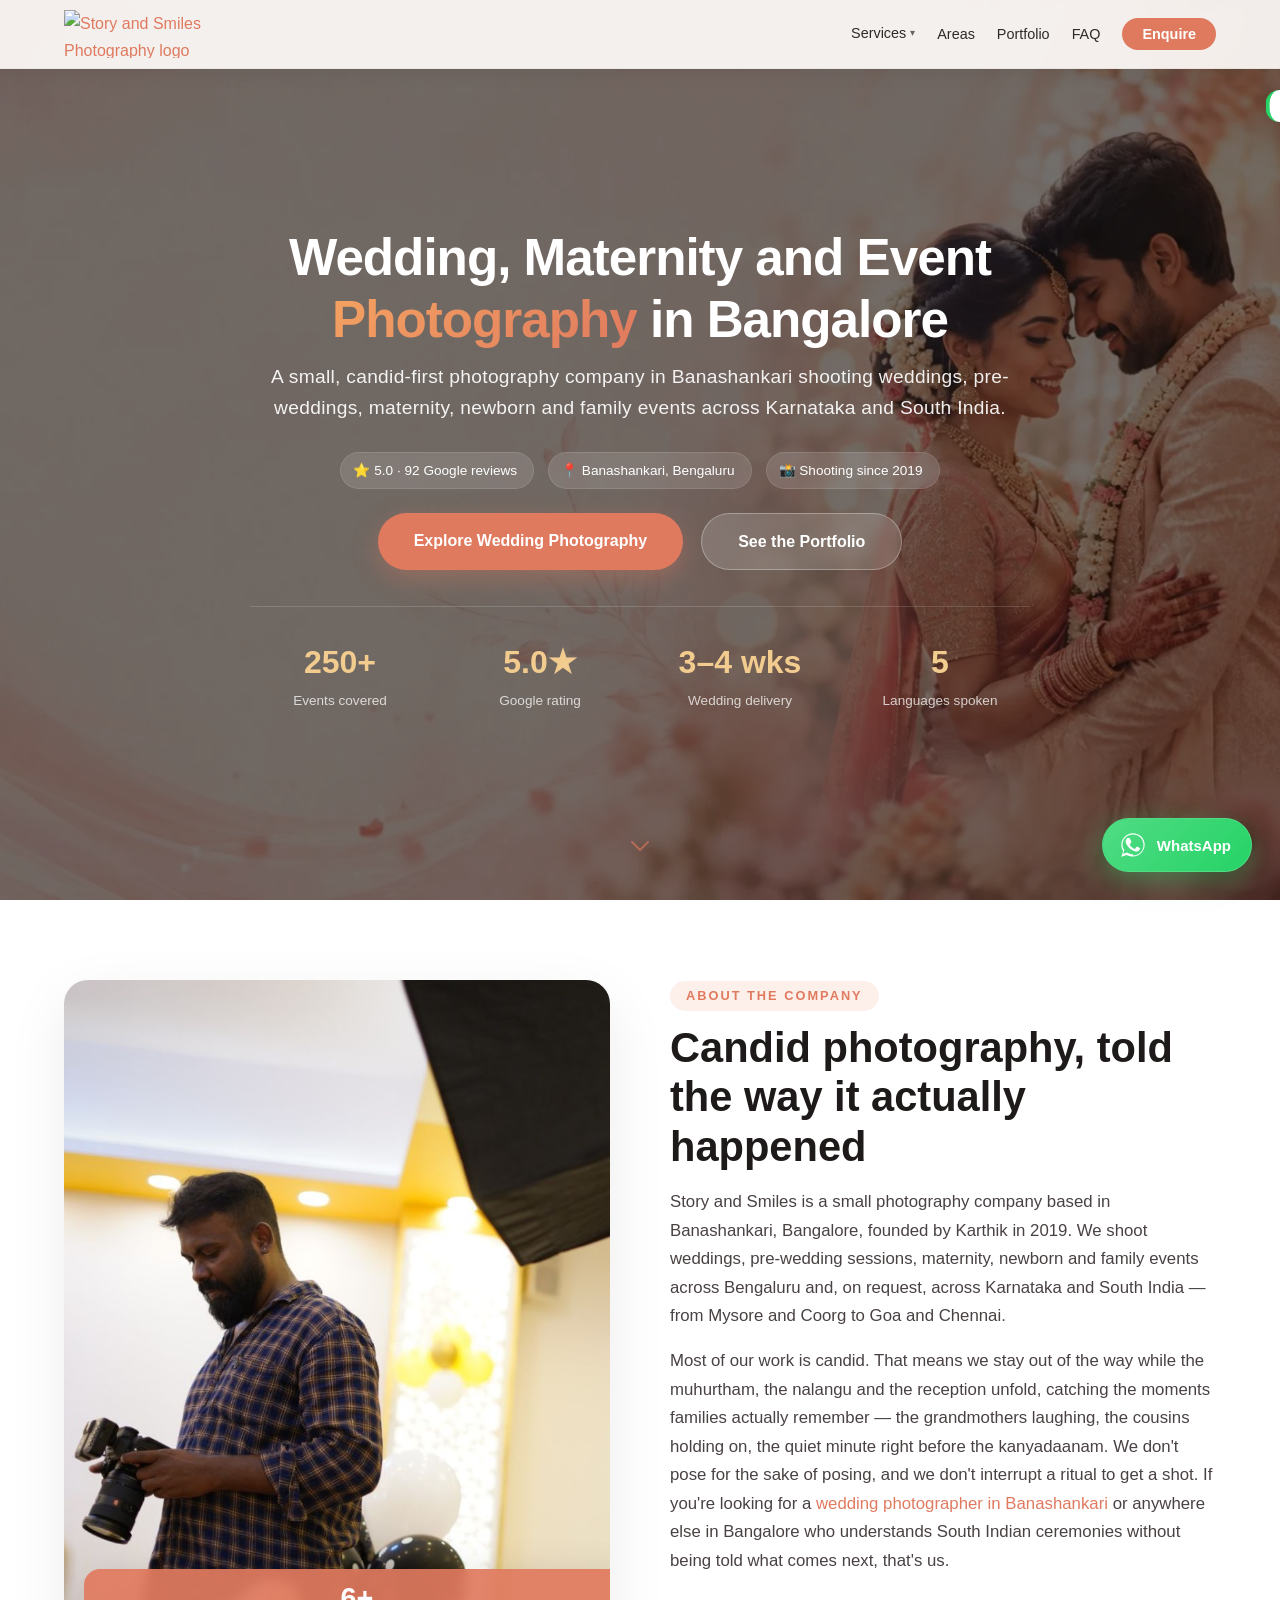
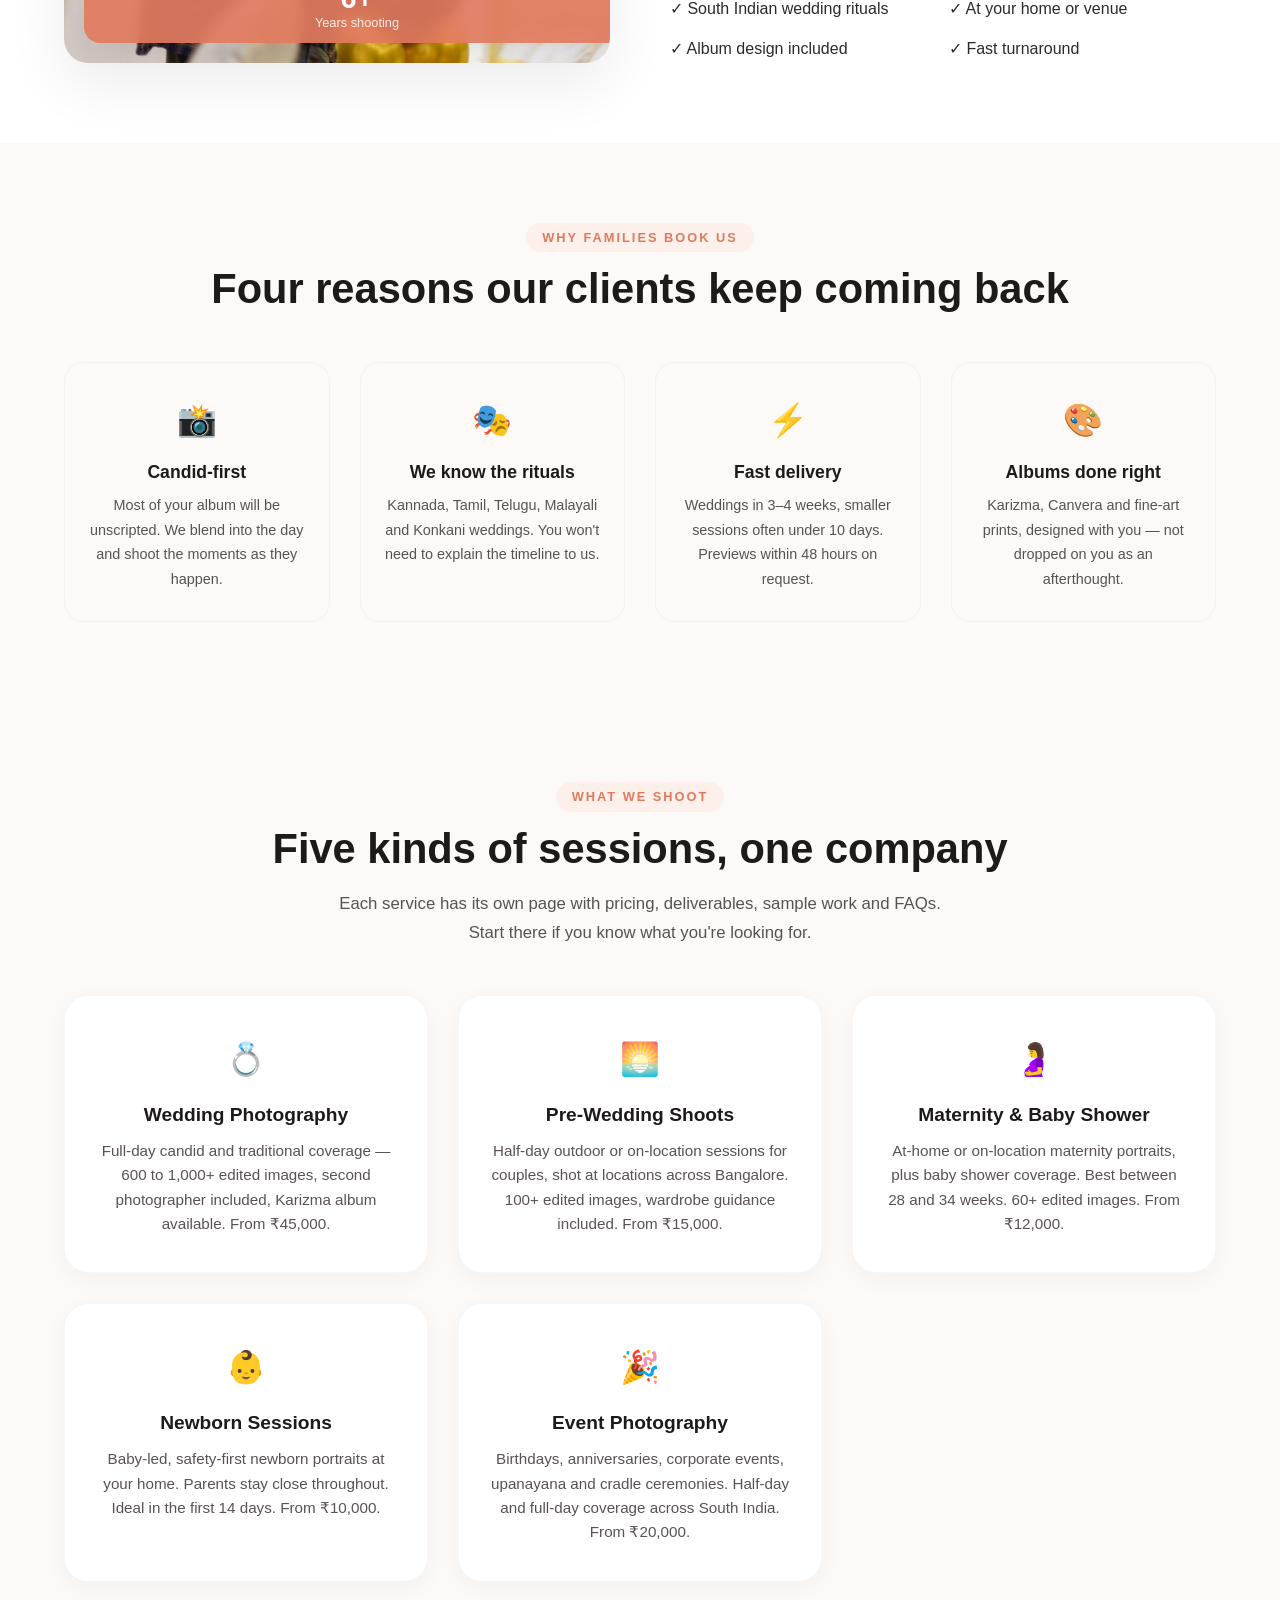
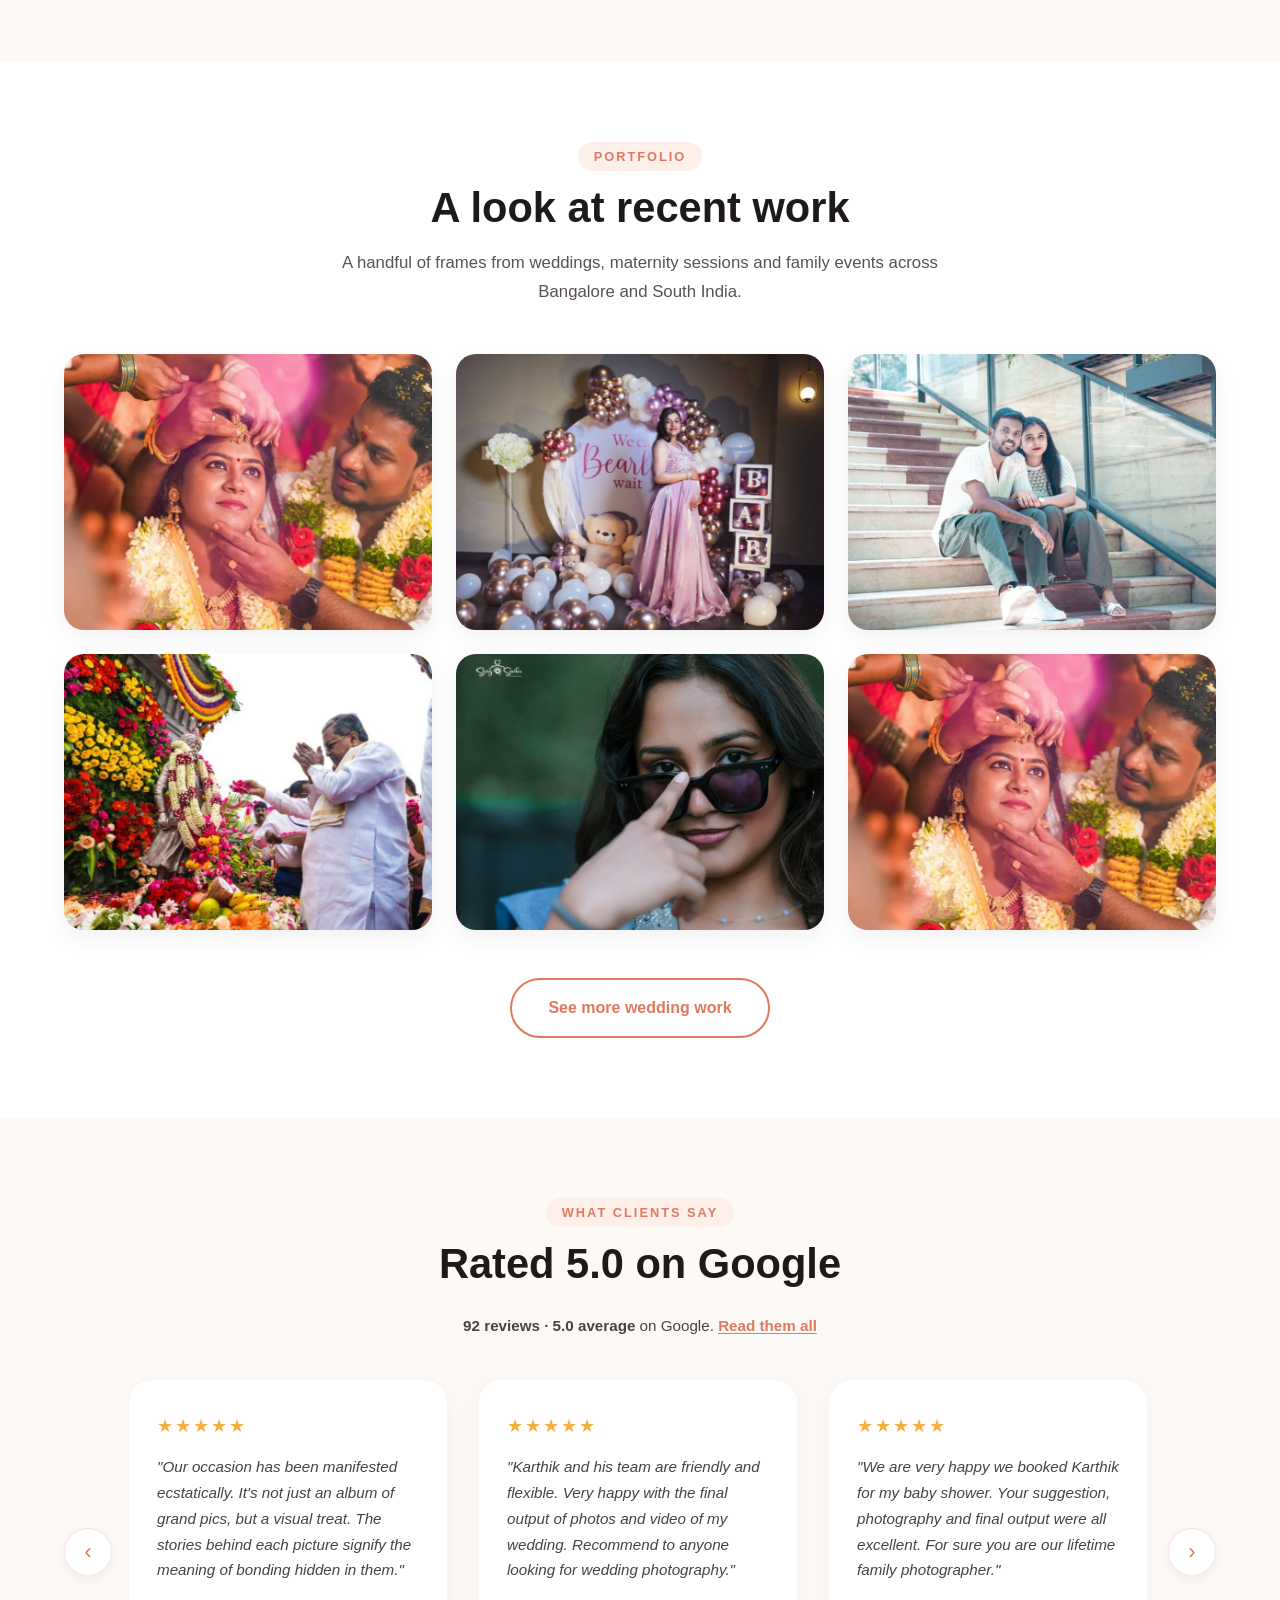
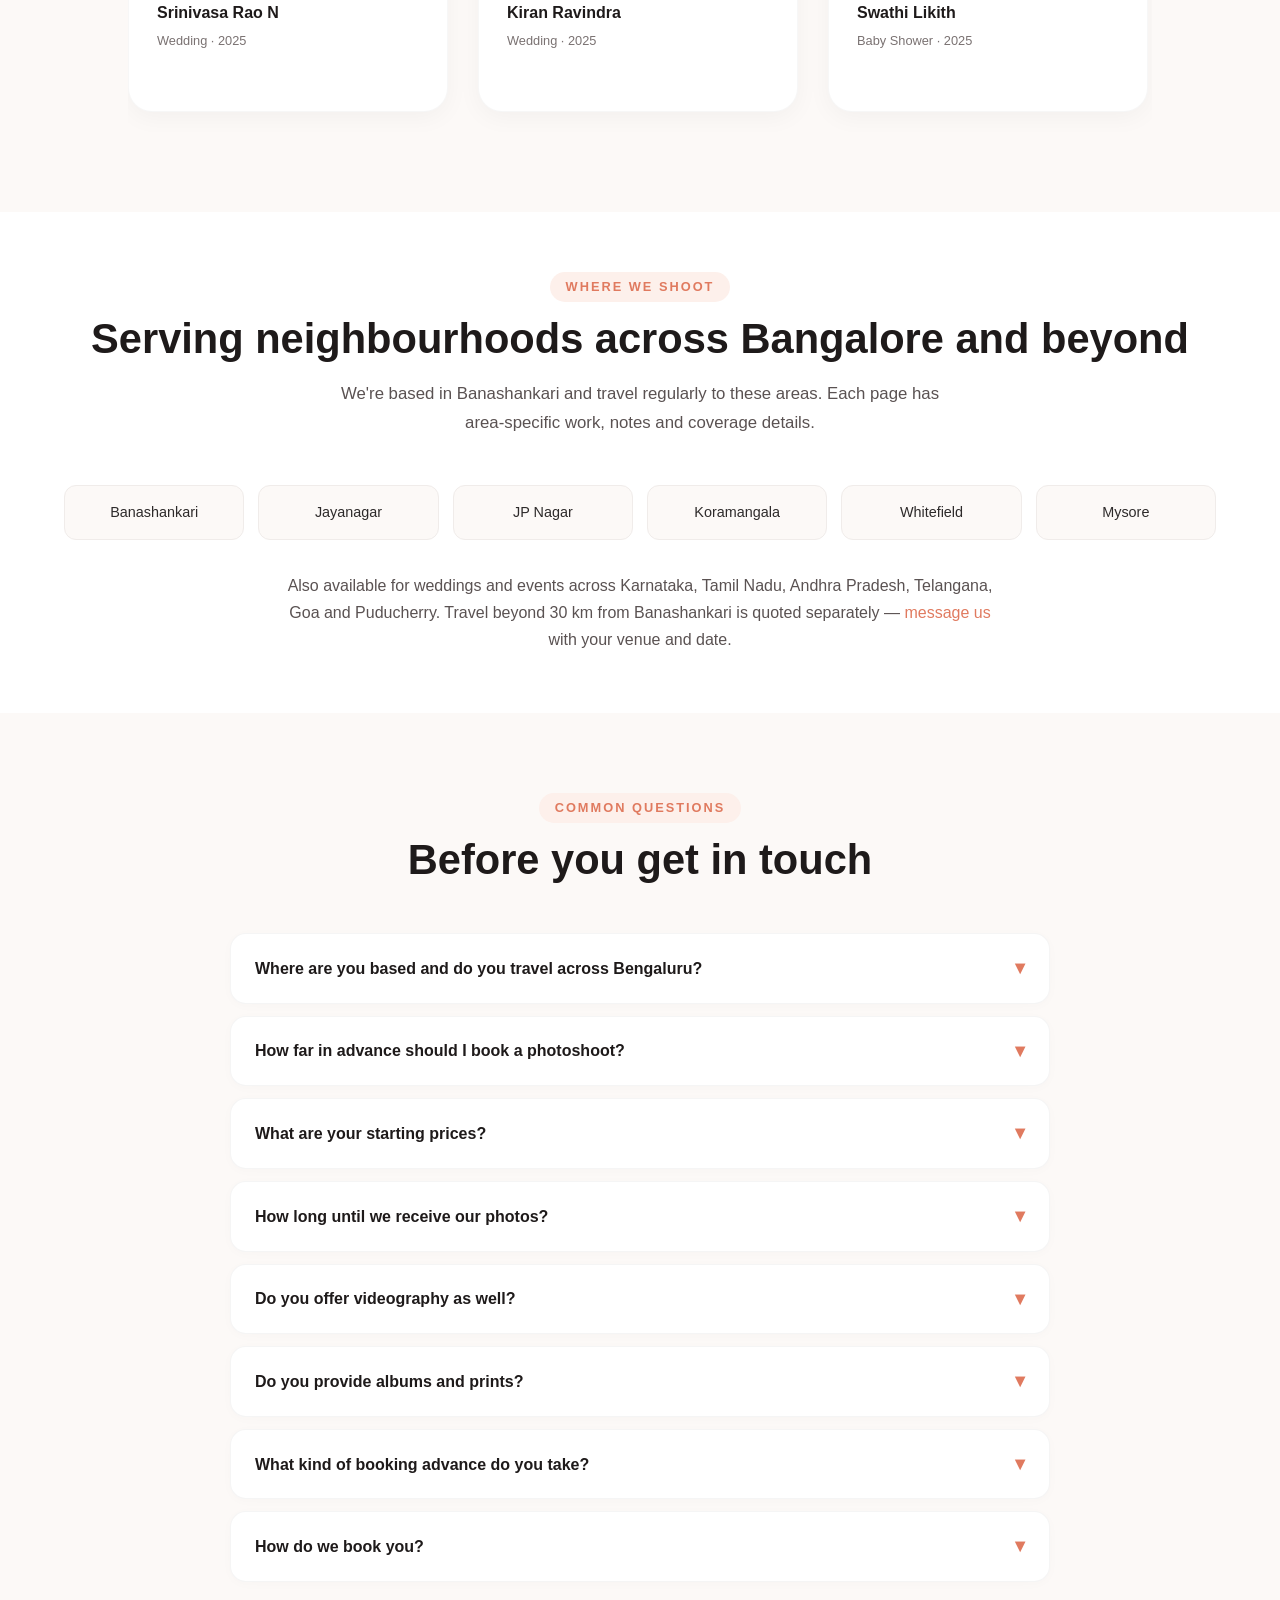
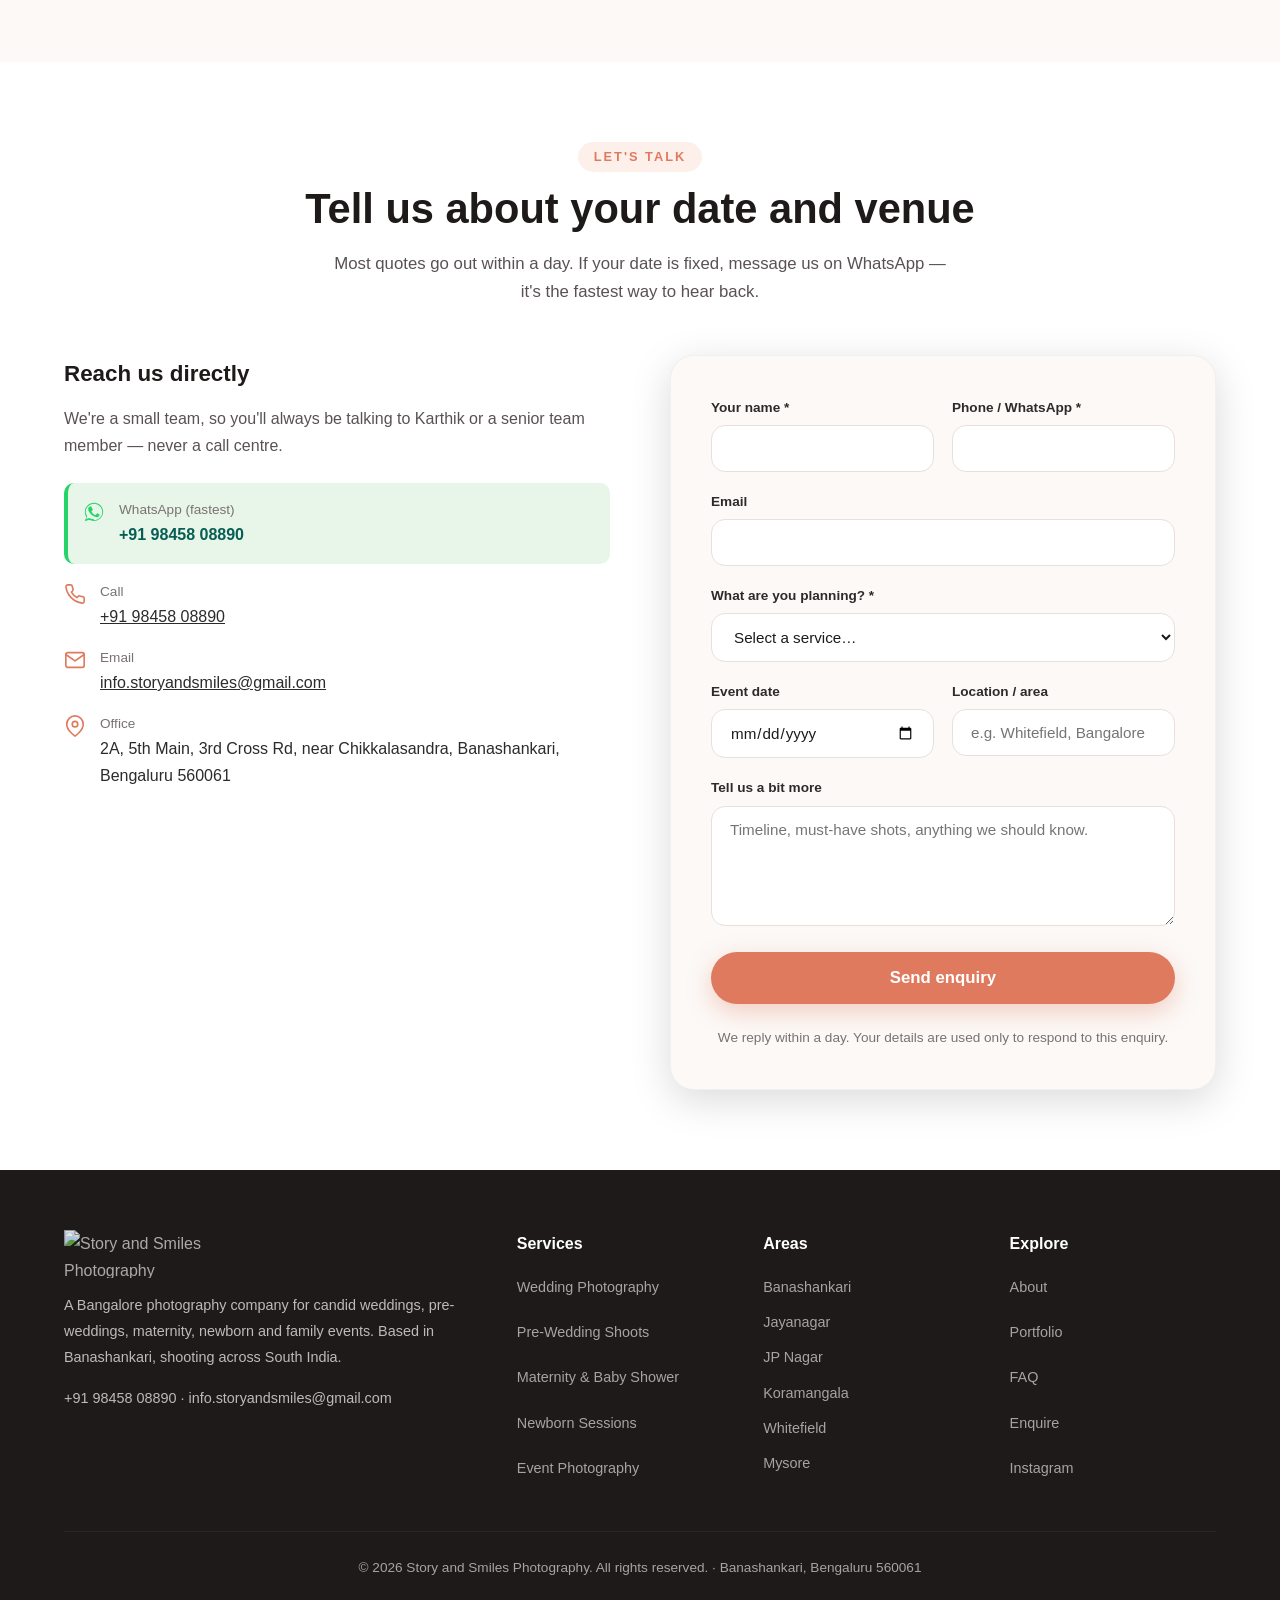
==== commit bd412e46: "Updated assets/images/studio-portfolio-portrait-bangalore.jpg file name mistakes" ====
--- a/index.html
+++ b/index.html
@@ -505,7 +505,7 @@
             { "@type": "ImageObject", "contentUrl": "https://story-and-smiles-photography.vercel.app/assets/images/baby-shower-maternity-portrait-bangalore.jpg", "caption": "Baby shower portrait of an expectant mother in Banashankari, Bengaluru", "creator": { "@id": "https://story-and-smiles-photography.vercel.app/#karthik" } },
             { "@type": "ImageObject", "contentUrl": "https://story-and-smiles-photography.vercel.app/assets/images/pre-wedding-couple-shoot-bangalore.jpg", "caption": "Pre-wedding couple portrait at an outdoor location near Bengaluru", "creator": { "@id": "https://story-and-smiles-photography.vercel.app/#karthik" } },
             { "@type": "ImageObject", "contentUrl": "https://story-and-smiles-photography.vercel.app/assets/images/corporate-event-photography-bangalore.jpg", "caption": "Guests laughing at a family event covered in Banashankari, Bengaluru", "creator": { "@id": "https://story-and-smiles-photography.vercel.app/#karthik" } },
-            { "@type": "ImageObject", "contentUrl": "https://story-and-smiles-photography.vercel.app/assets/images/studio-portfolio-portrait-bangalore.jpgg", "caption": "Professional portfolio portrait shot in Bengaluru", "creator": { "@id": "https://story-and-smiles-photography.vercel.app/#karthik" } }
+            { "@type": "ImageObject", "contentUrl": "https://story-and-smiles-photography.vercel.app/assets/images/studio-portfolio-portrait-bangalore.jpg", "caption": "Professional portfolio portrait shot in Bengaluru", "creator": { "@id": "https://story-and-smiles-photography.vercel.app/#karthik" } }
         ]
     }
     </script>
@@ -1287,7 +1287,7 @@
                         <div class="gallery-overlay"><span>Family Event · Banashankari</span></div>
                     </div>
                     <div class="gallery-item">
-                        <img src="/assets/images/studio-portfolio-portrait-bangalore.jpgg"
+                        <img src="/assets/images/studio-portfolio-portrait-bangalore.jpg"
                              alt="Professional portfolio portrait shot on location in Bangalore"
                              width="800" height="600" loading="lazy" />
                         <div class="gallery-overlay"><span>Portfolio · Professional</span></div>
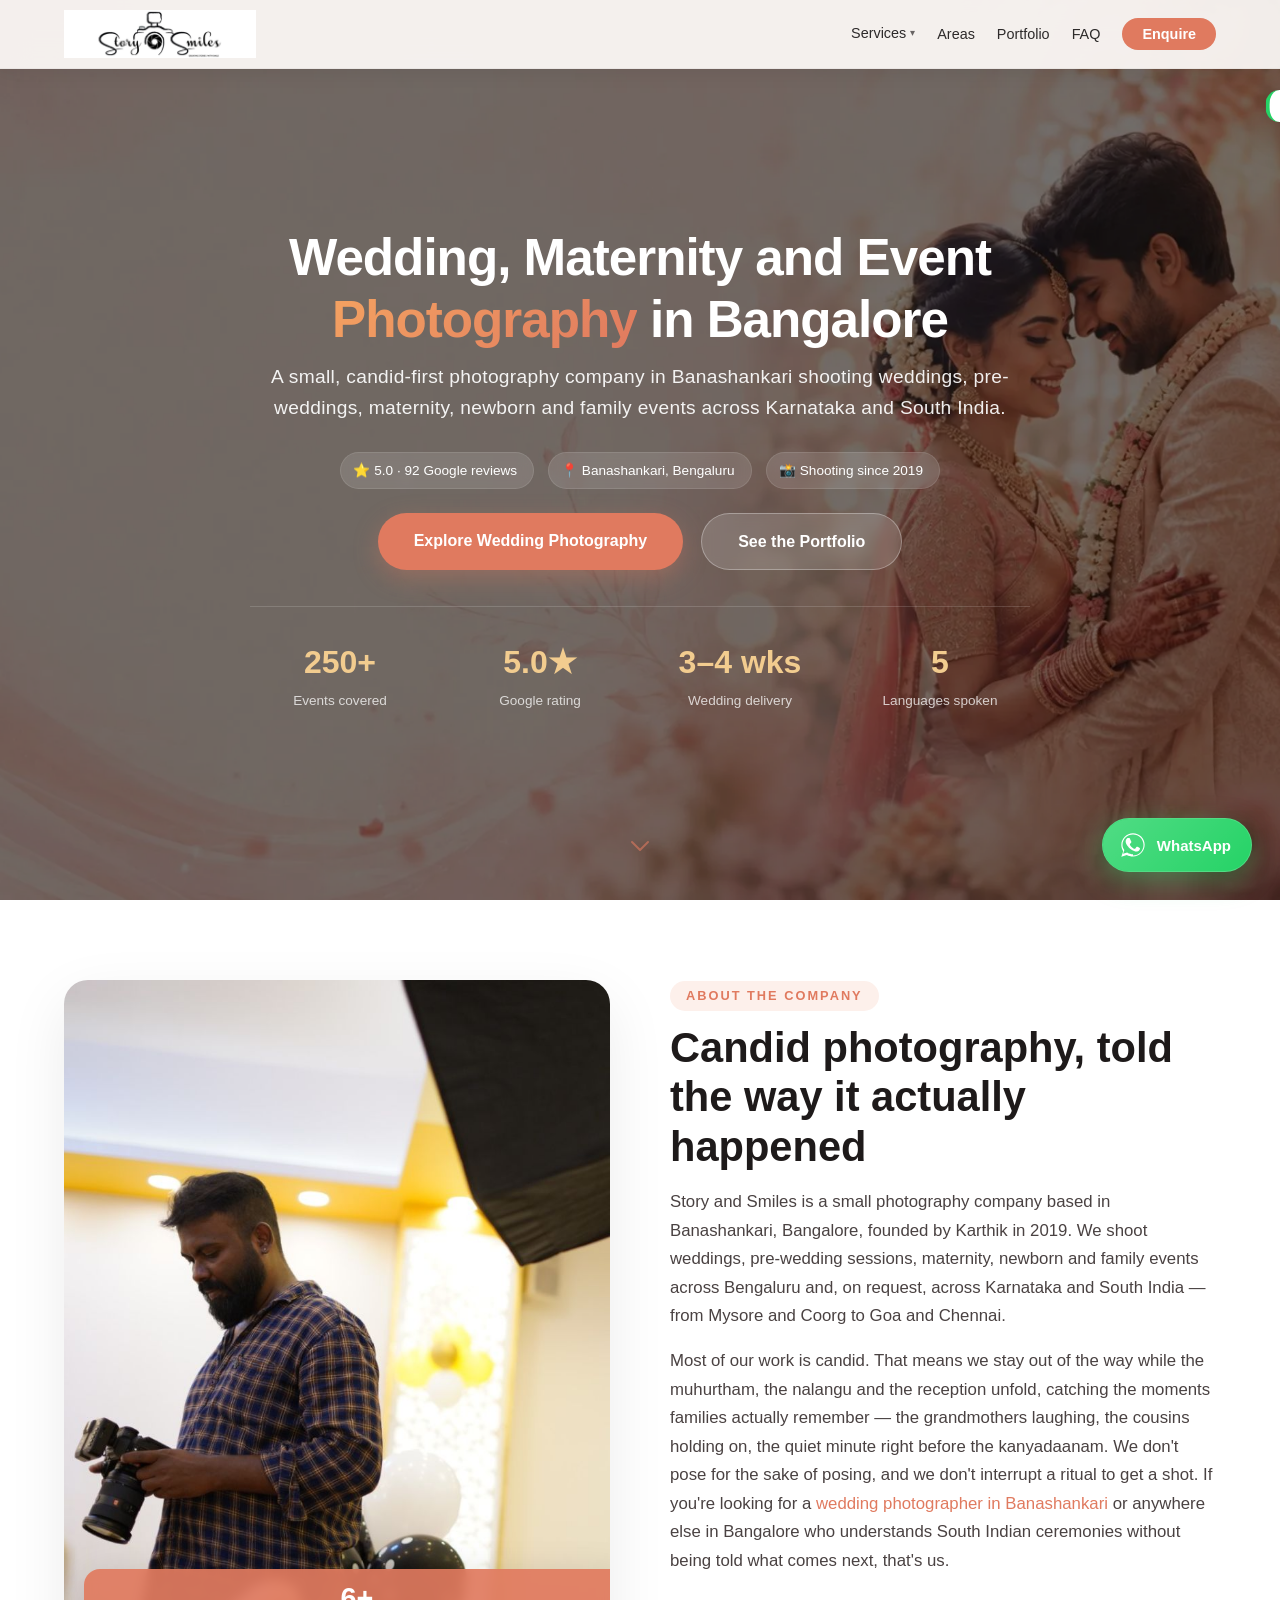
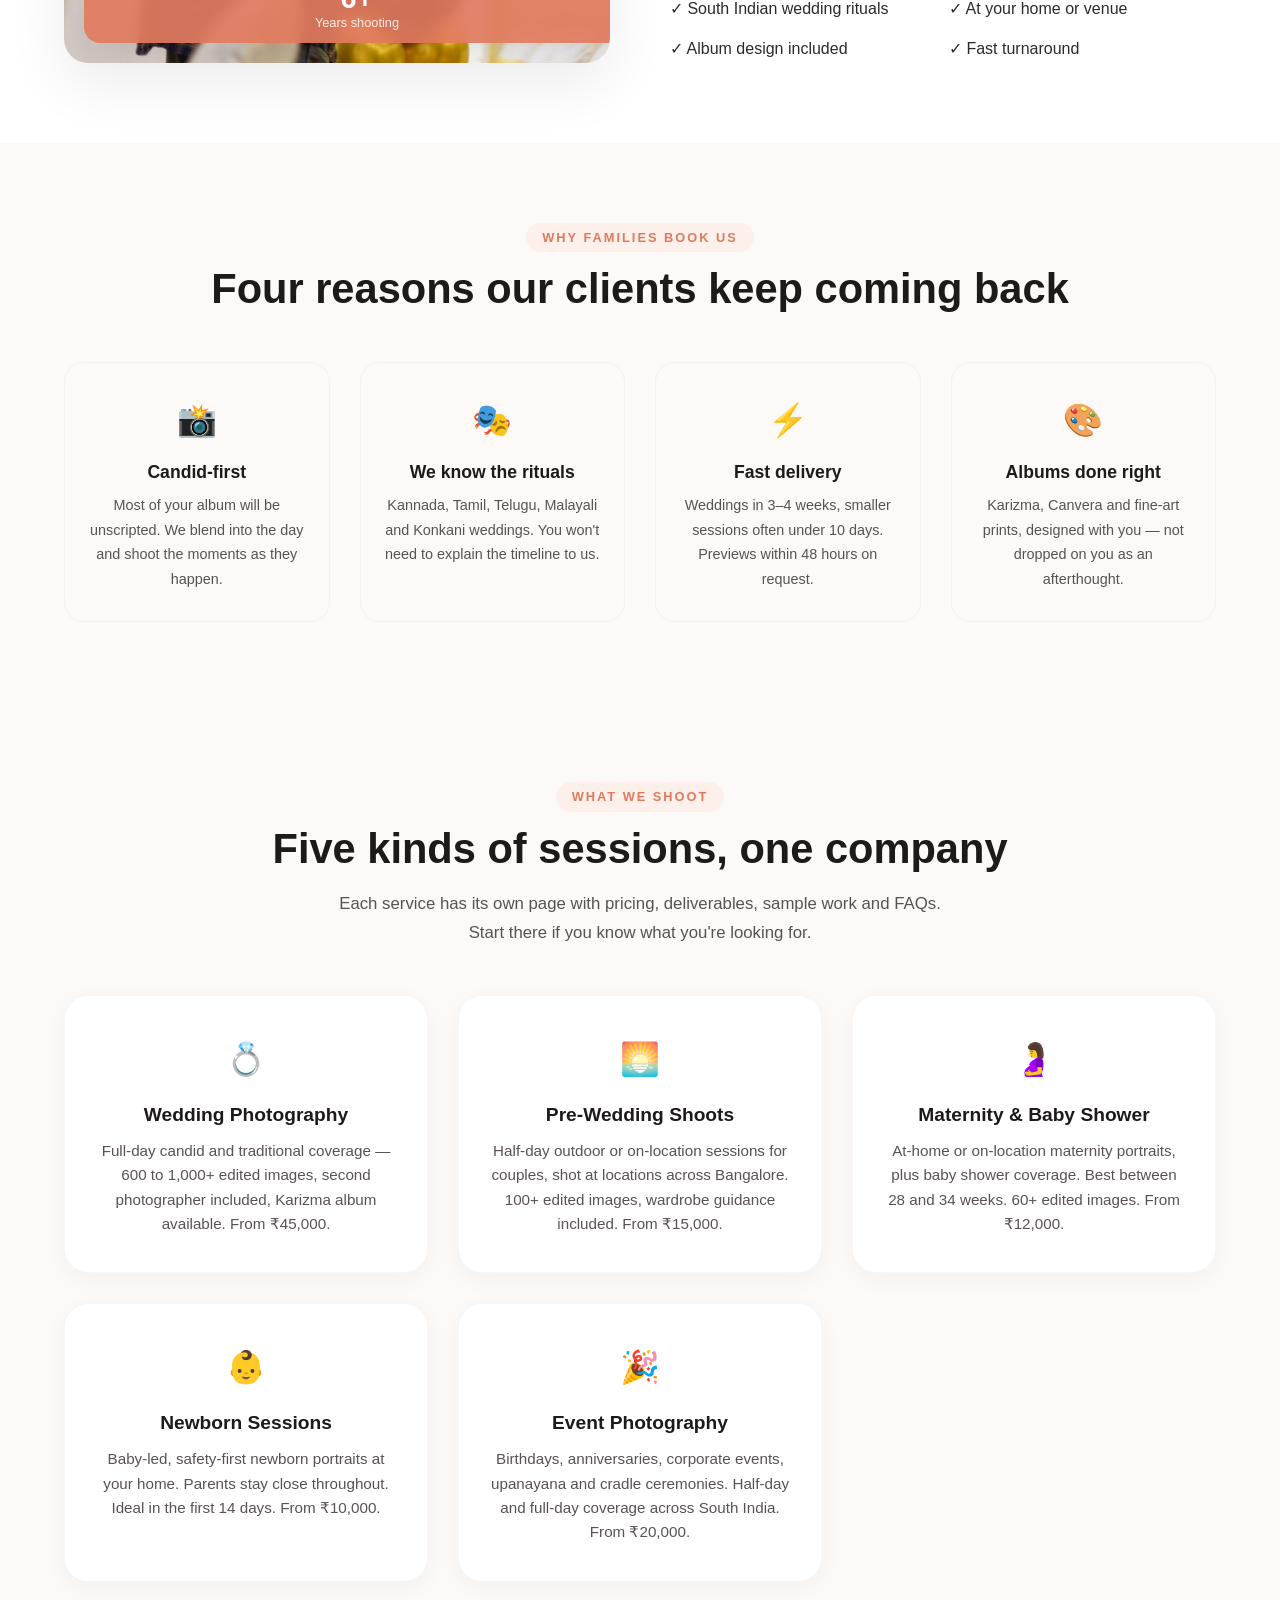
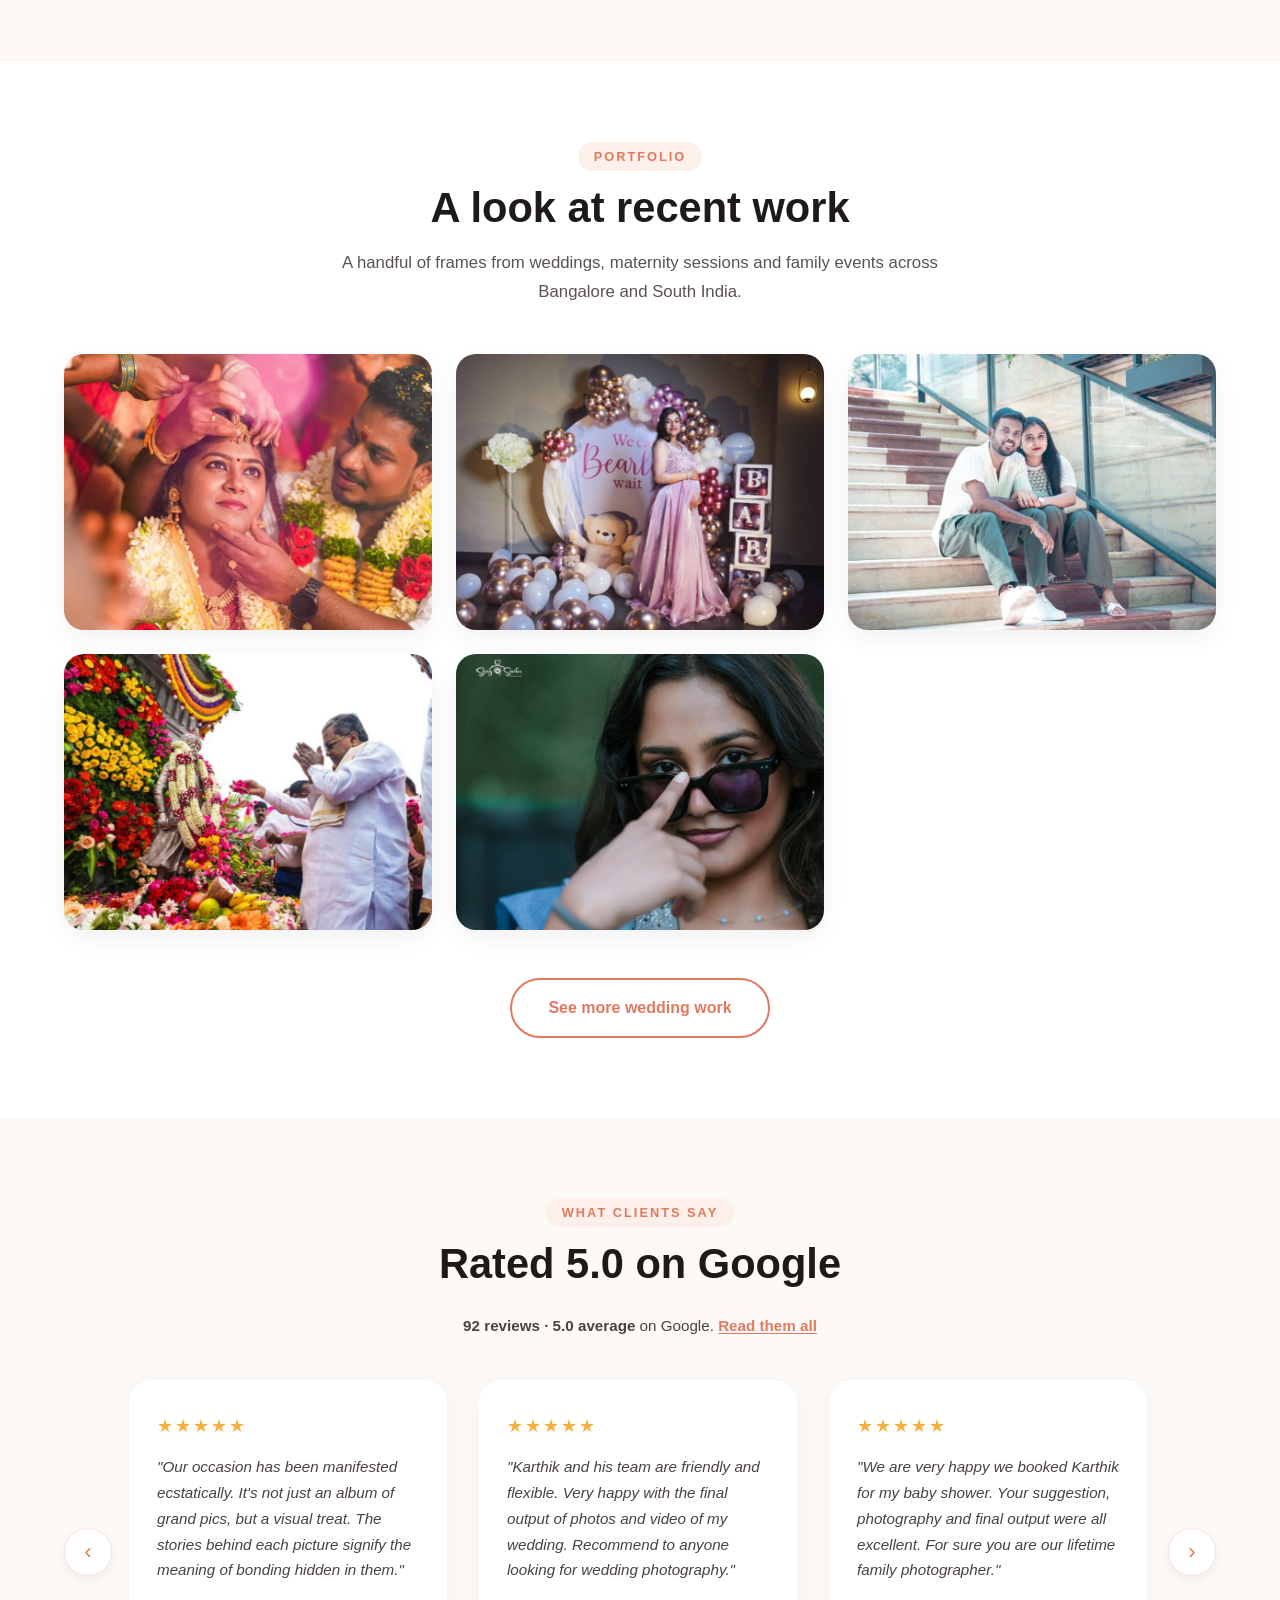
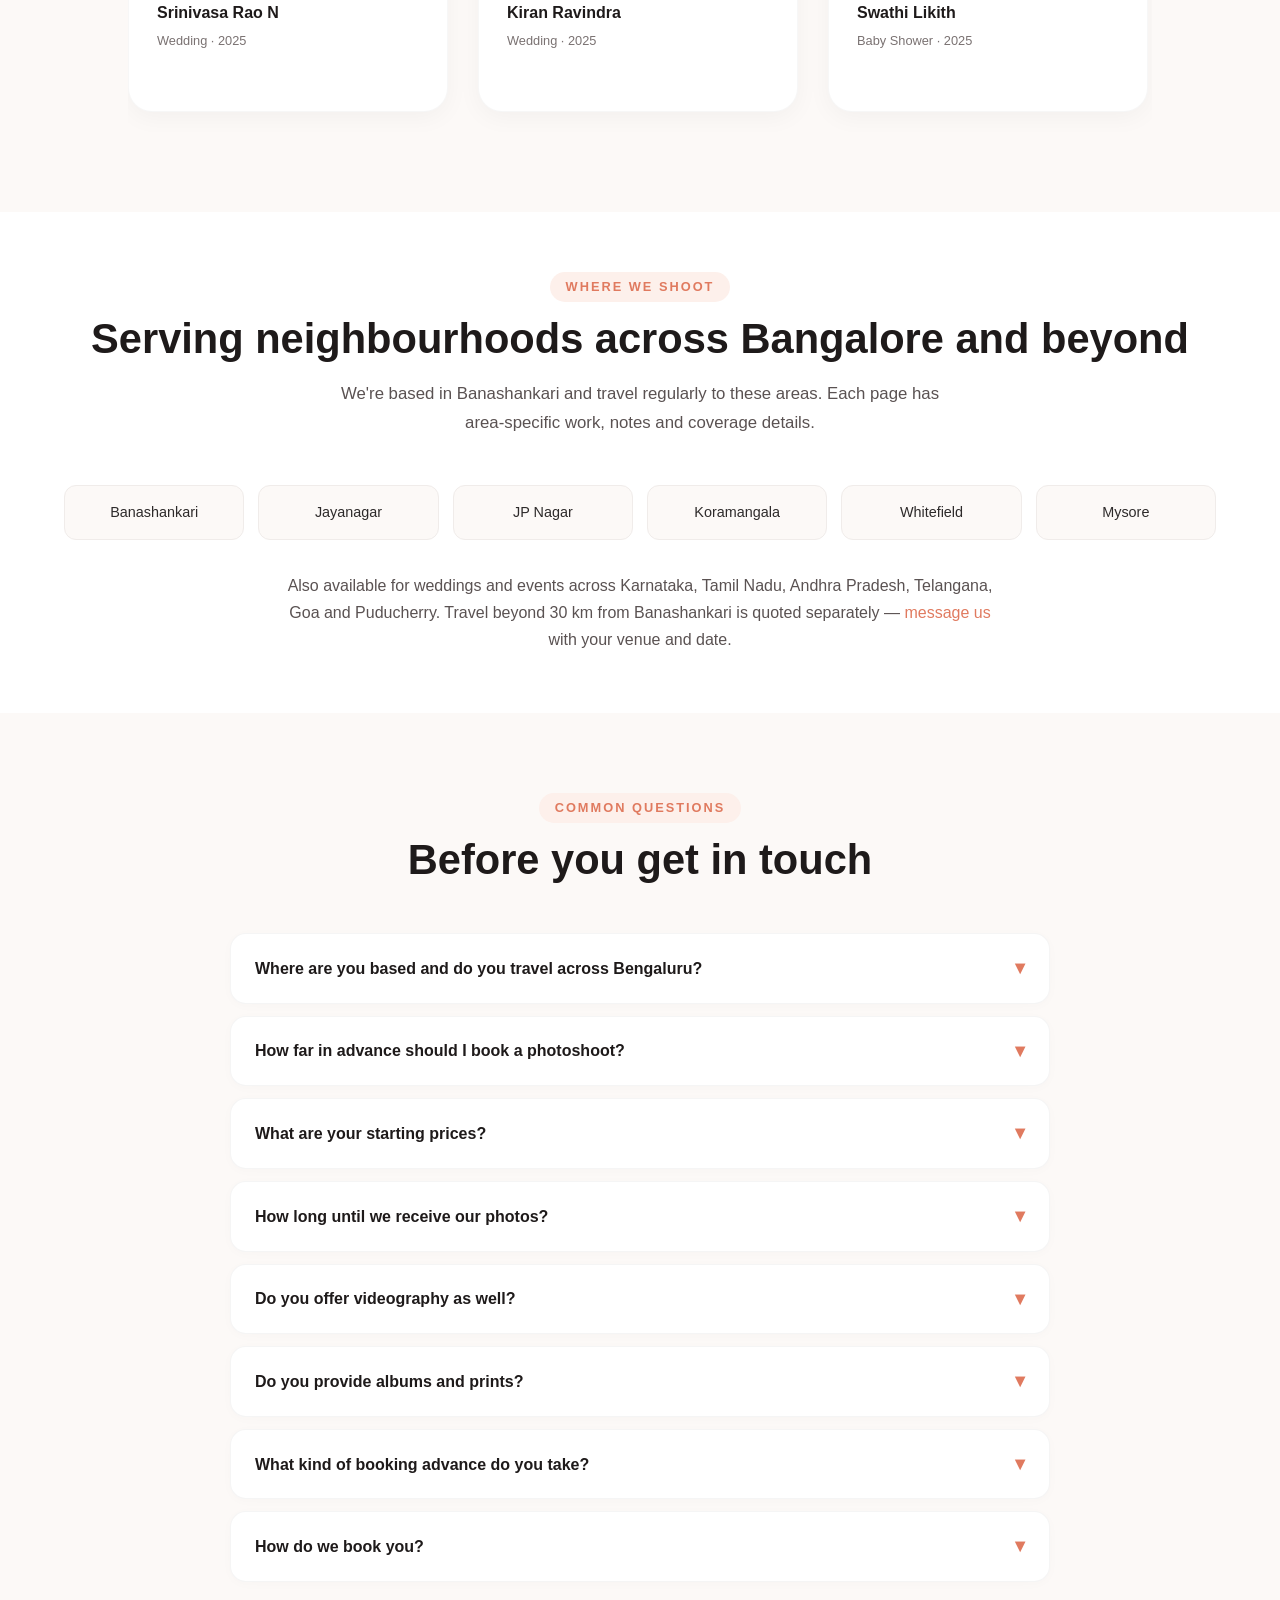
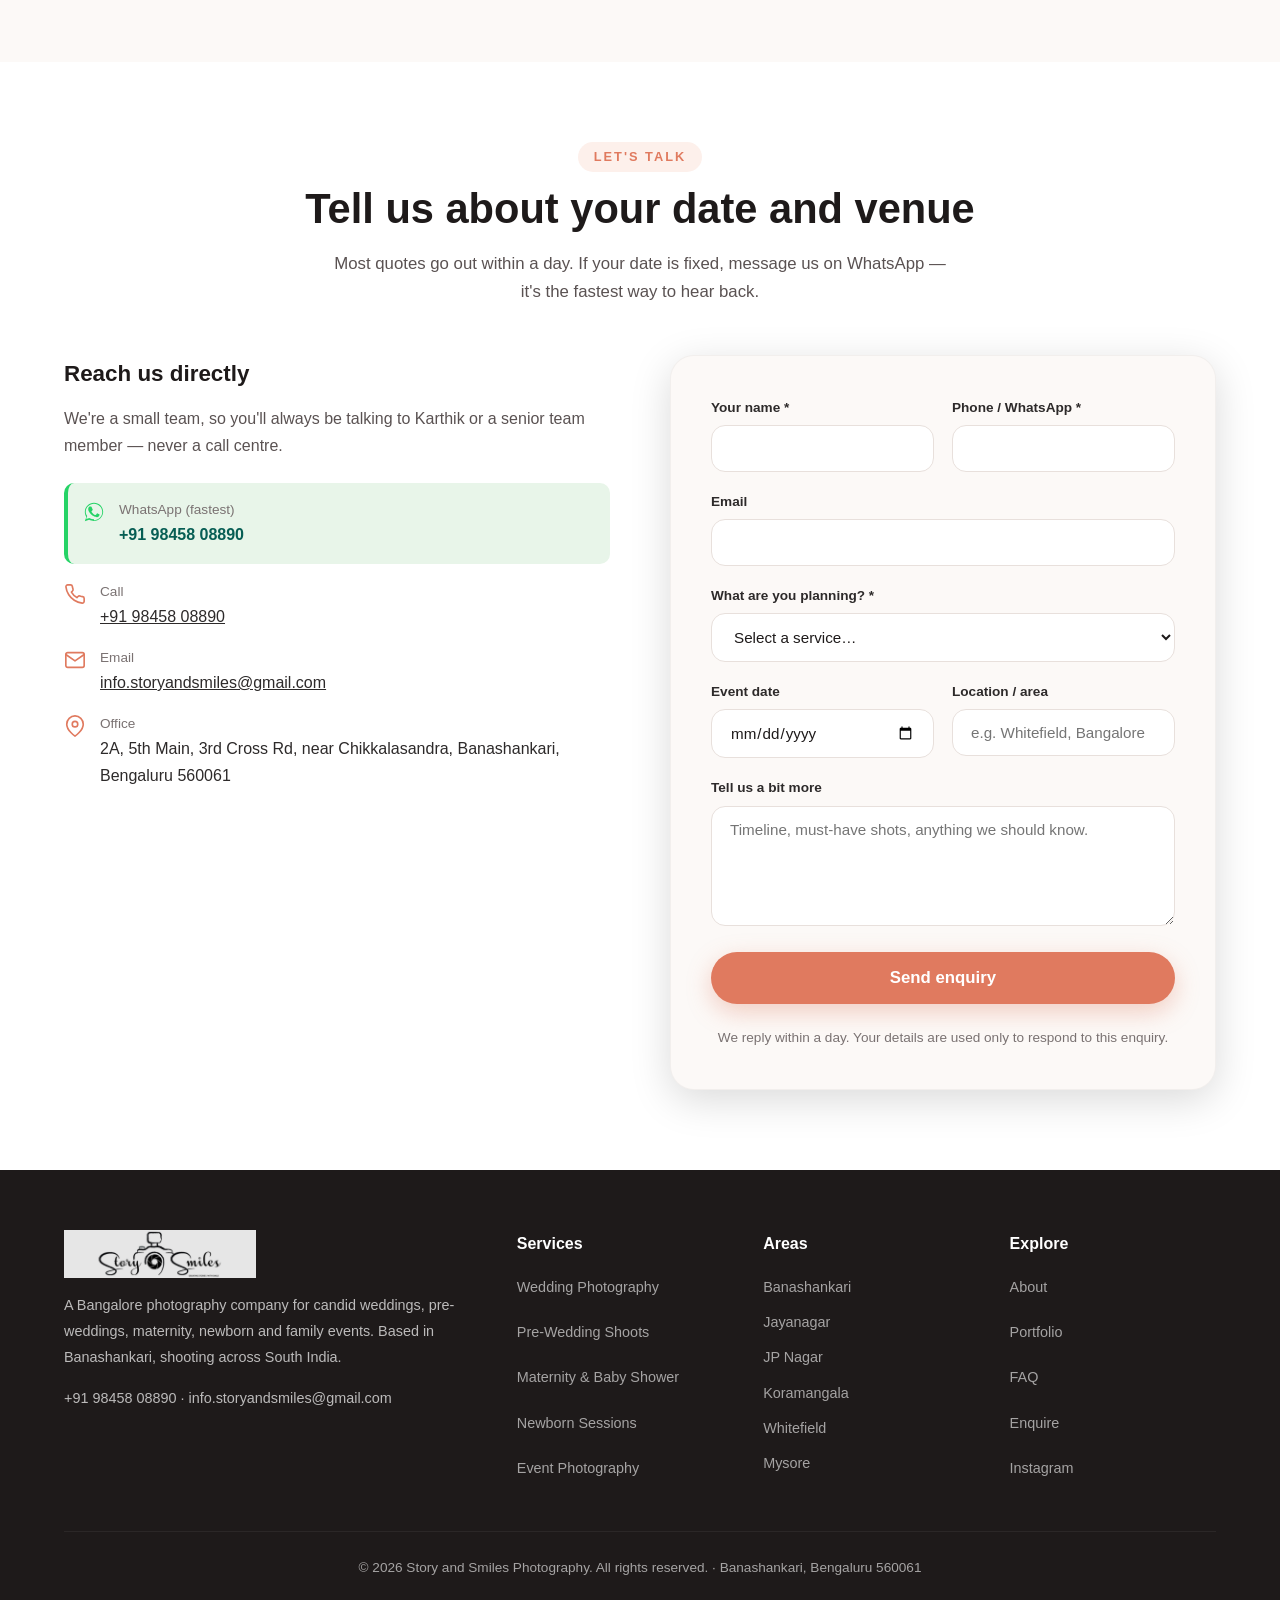
==== commit e8d14623: "update the image file name and links" ====
--- a/index.html
+++ b/index.html
@@ -170,7 +170,7 @@
         "url": "https://story-and-smiles-photography.vercel.app/",
         "logo": {
             "@type": "ImageObject",
-            "url": "https://story-and-smiles-photography.vercel.app/assets/images/logo.png",
+            "url": "https://story-and-smiles-photography.vercel.app/assets/images/logo.svg",
             "width": 512,
             "height": 512,
             "caption": "Story and Smiles Photography logo"
@@ -237,7 +237,7 @@
         "alternateName": "Story & Smiles Photography Bangalore",
         "description": "Wedding photography company based in Banashankari, Bengaluru. Candid, traditional and cinematic coverage for weddings, plus maternity, newborn, baby shower and event photography across Karnataka and South India.",
         "image": [
-            "https://story-and-smiles-photography.vercel.app/assets/images/logo.png",
+            "https://story-and-smiles-photography.vercel.app/assets/images/logo.svg",
             "https://story-and-smiles-photography.vercel.app/assets/images/candid-wedding-muhurtham-bangalore.webp",
             "https://story-and-smiles-photography.vercel.app/assets/images/south-indian-wedding-couple-banashankari.jpg"
         ],
@@ -1071,7 +1071,7 @@
     <header class="navbar" id="navbar">
         <div class="container nav-container">
             <a href="/" aria-label="Story and Smiles Photography home">
-                <img src="/assets/images/logo.png" alt="Story and Smiles Photography logo" class="logo" width="160" height="48" />
+                <img src="/assets/images/logo.svg" alt="Story and Smiles Photography logo" class="logo" width="160" height="48" />
             </a>
             <button class="hamburger" id="hamburger" aria-label="Toggle menu" aria-expanded="false" aria-controls="navMenu">
                 <span></span><span></span><span></span>
@@ -1120,7 +1120,7 @@
                 </div>
                 <div class="hero-buttons">
                     <a href="/wedding-photography-bangalore.html" class="btn btn-primary">Explore Wedding Photography</a>
-                    <a href="#gallery" class="btn btn-secondary">See the Portfolio</a>
+                    <a href="https://karthikstories.my.canva.site/" class="btn btn-secondary">See the Portfolio</a>
                 </div>
                 <div class="hero-stats">
                     <div class="stat-item">
@@ -1284,7 +1284,7 @@
                         <img src="/assets/images/corporate-event-photography-bangalore.jpg"
                              alt=""Corporate event photography in Bangalore — Former CM at an event covered by Story and Smiles"
                              width="800" height="600" loading="lazy" />
-                        <div class="gallery-overlay"><span>Family Event · Banashankari</span></div>
+                        <div class="gallery-overlay"><span>Event · Bangalore</span></div>
                     </div>
                     <div class="gallery-item">
                         <img src="/assets/images/studio-portfolio-portrait-bangalore.jpg"
@@ -1292,12 +1292,16 @@
                              width="800" height="600" loading="lazy" />
                         <div class="gallery-overlay"><span>Portfolio · Professional</span></div>
                     </div>
+
+                     <!-- Need to updated the  Receiption image -->
+                    <!-- 
+                   
                     <div class="gallery-item">
                         <img src="/assets/images/south-indian-wedding-couple-banashankari.jpg"
                              alt="Wedding reception candid moment captured at a Bangalore wedding"
                              width="800" height="600" loading="lazy" />
                         <div class="gallery-overlay"><span>Reception · Bangalore</span></div>
-                    </div>
+                    </div> -->
                 </div>
                 <div class="gallery-portfolio-link">
                     <a href="/wedding-photography-bangalore.html" class="btn btn-outline">See more wedding work</a>
@@ -1541,7 +1545,7 @@
         <div class="container">
             <div class="footer-grid">
                 <div class="footer-brand">
-                    <img src="/assets/images/logo.png" alt="Story and Smiles Photography" class="footer-logo" width="160" height="48" loading="lazy" />
+                    <img src="/assets/images/logo.svg" alt="Story and Smiles Photography" class="footer-logo" width="160" height="48" loading="lazy" />
                     <p>A Bangalore photography company for candid weddings, pre-weddings, maternity, newborn and family events. Based in Banashankari, shooting across South India.</p>
                     <p><a href="https://wa.me/919845808890" target="_blank" rel="noopener">+91 98458 08890</a> · <a href="mailto:info.storyandsmiles@gmail.com">info.storyandsmiles@gmail.com</a></p>
                 </div>
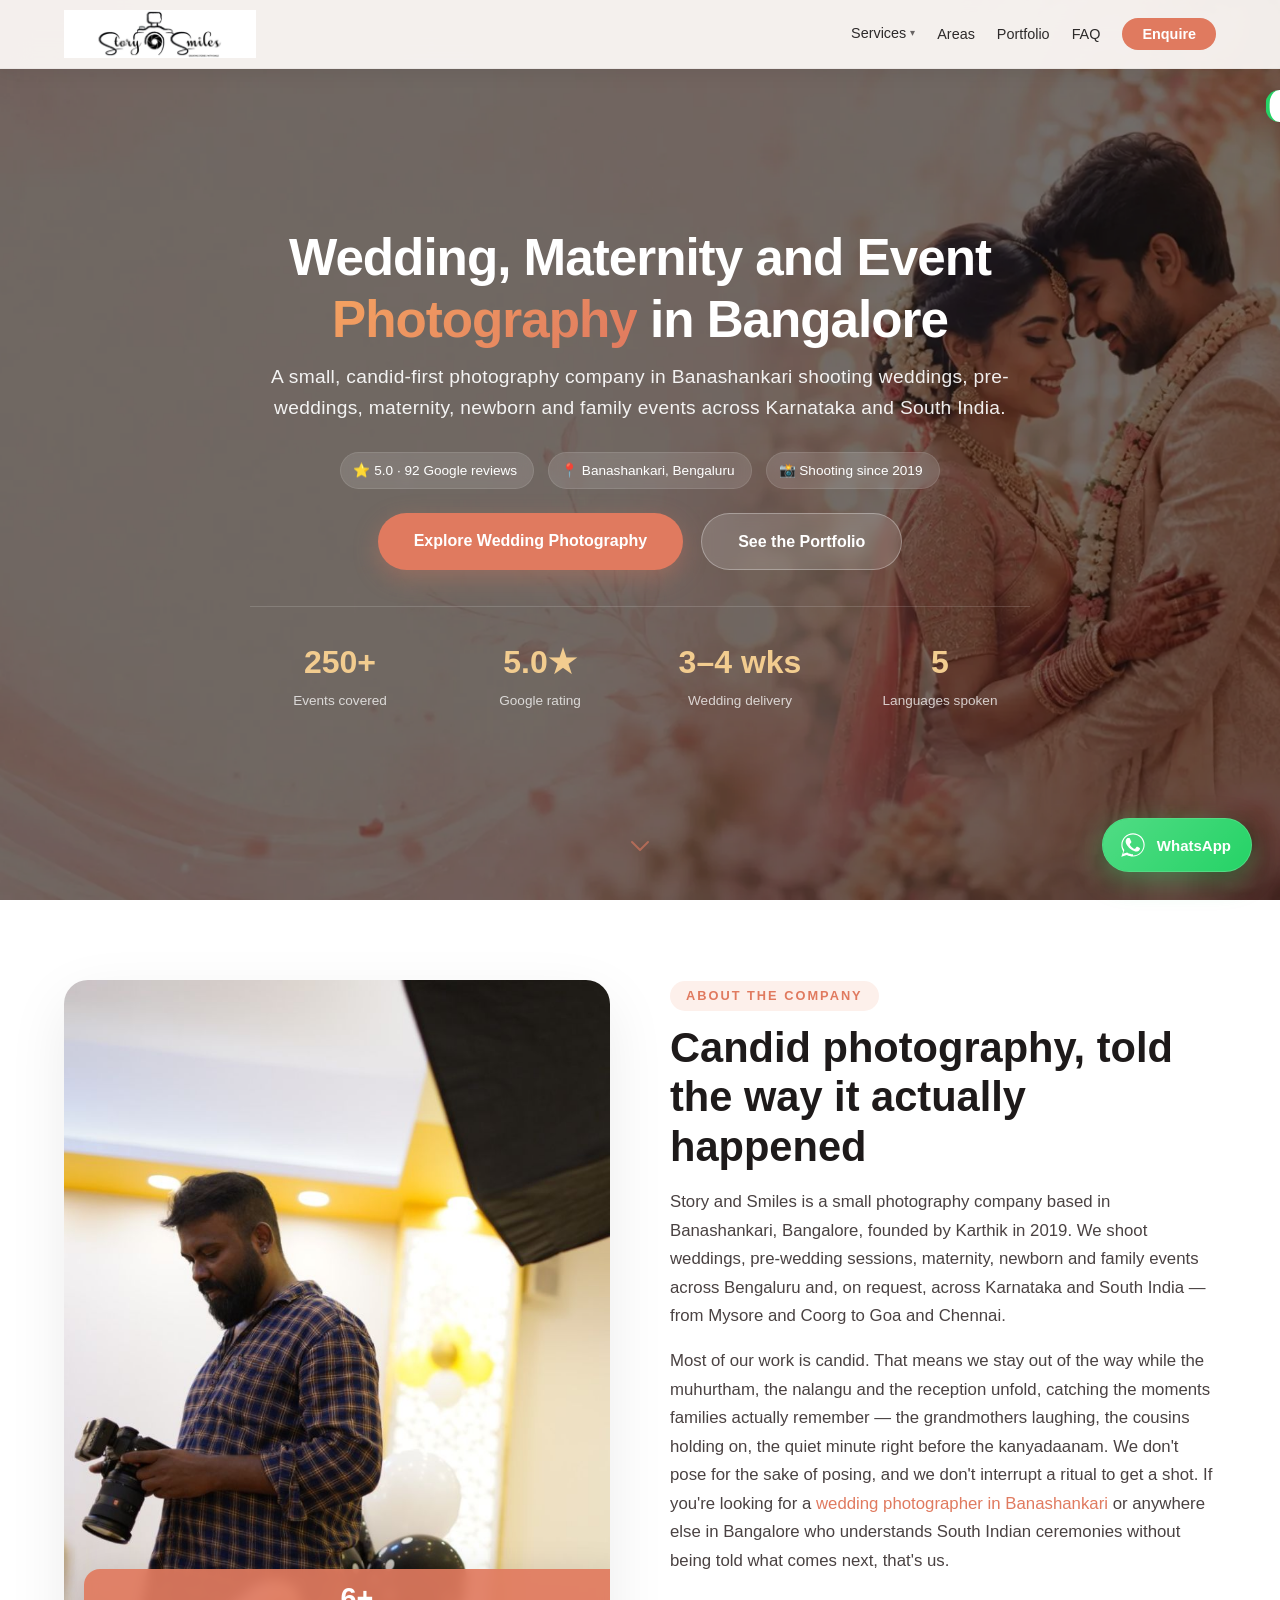
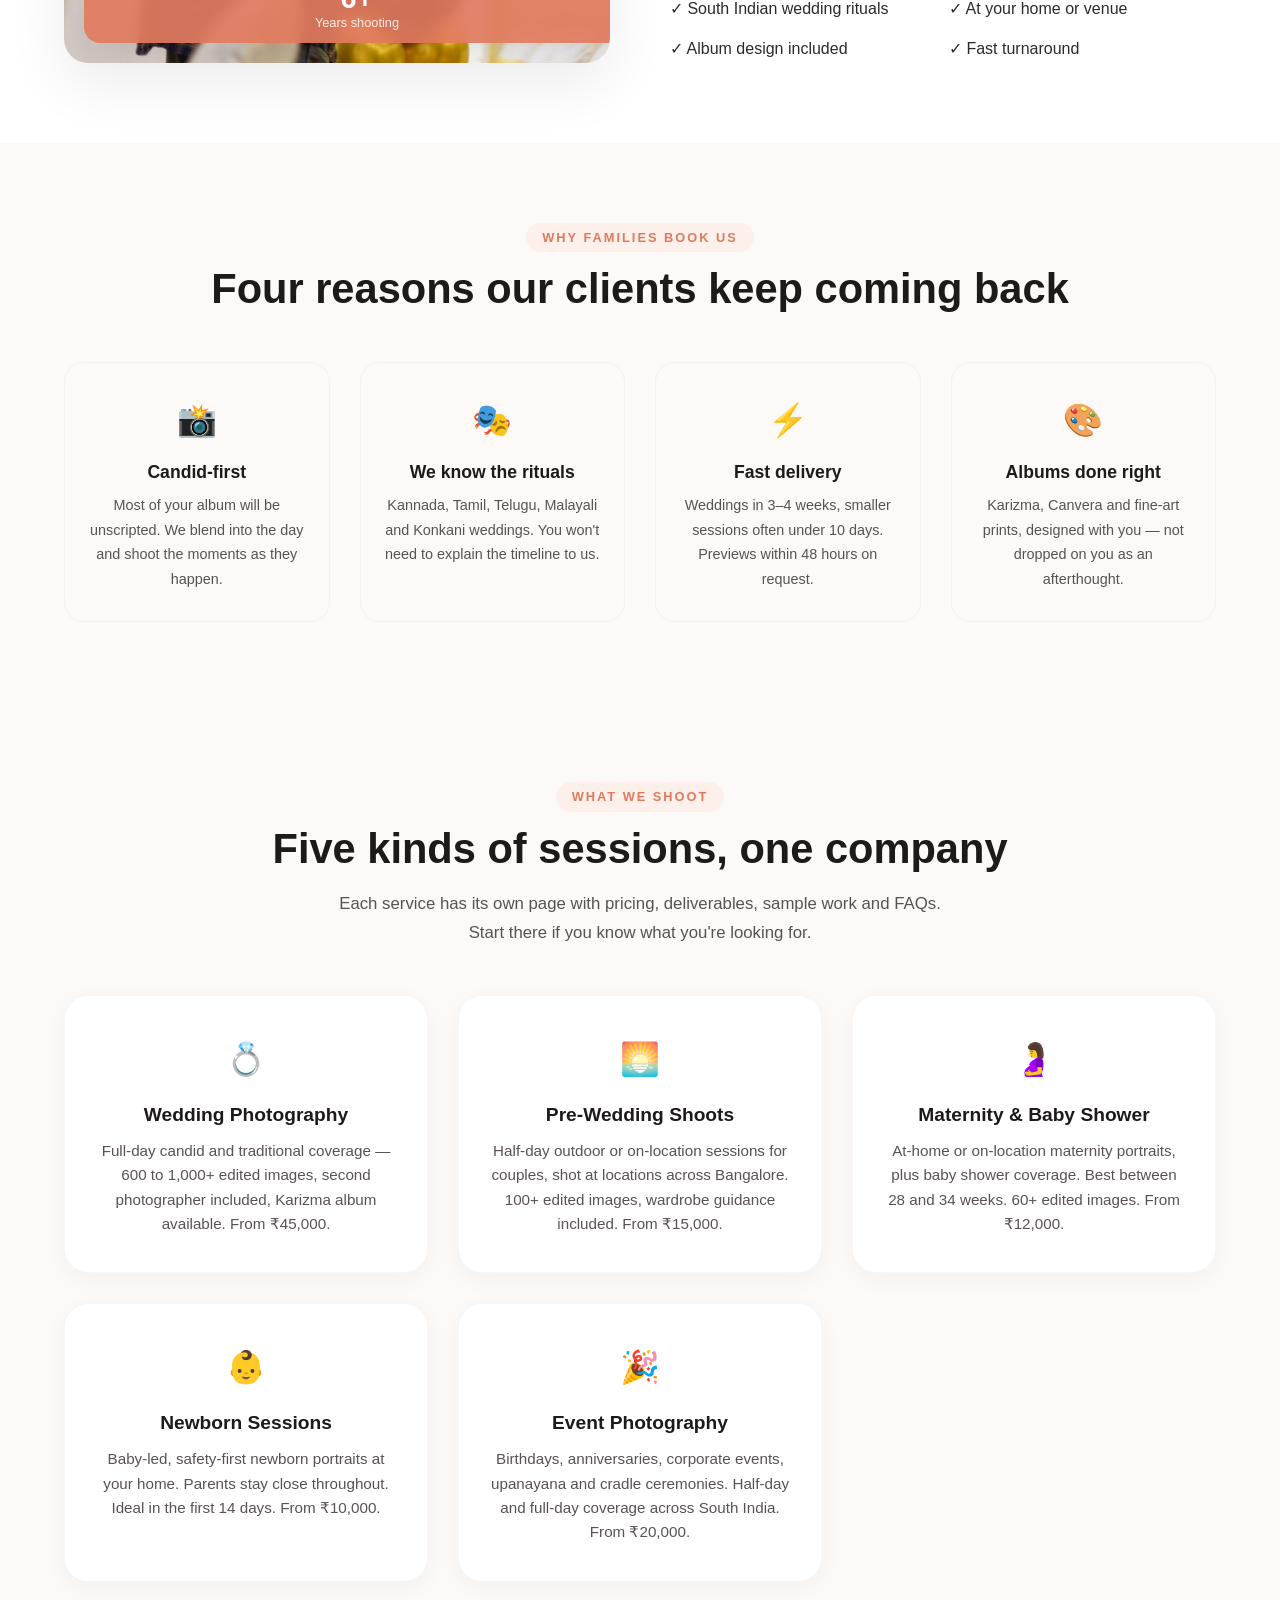
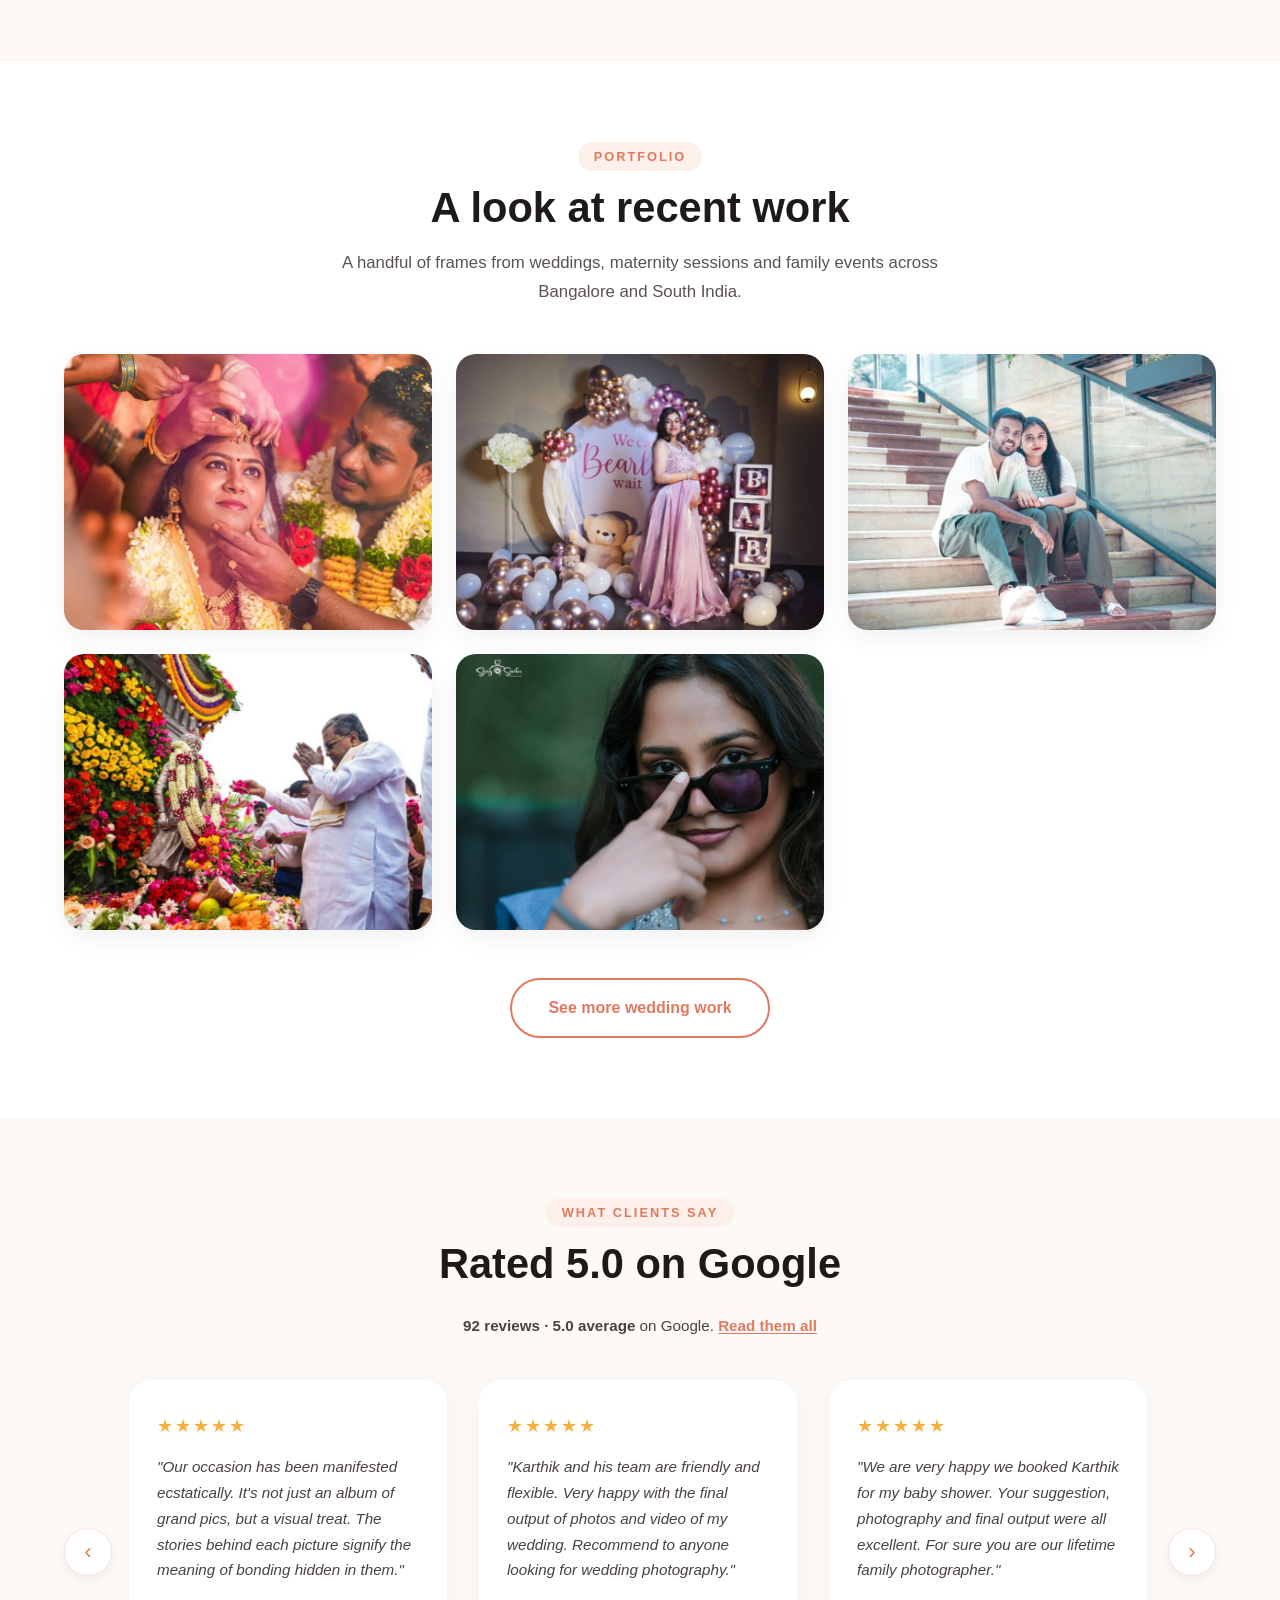
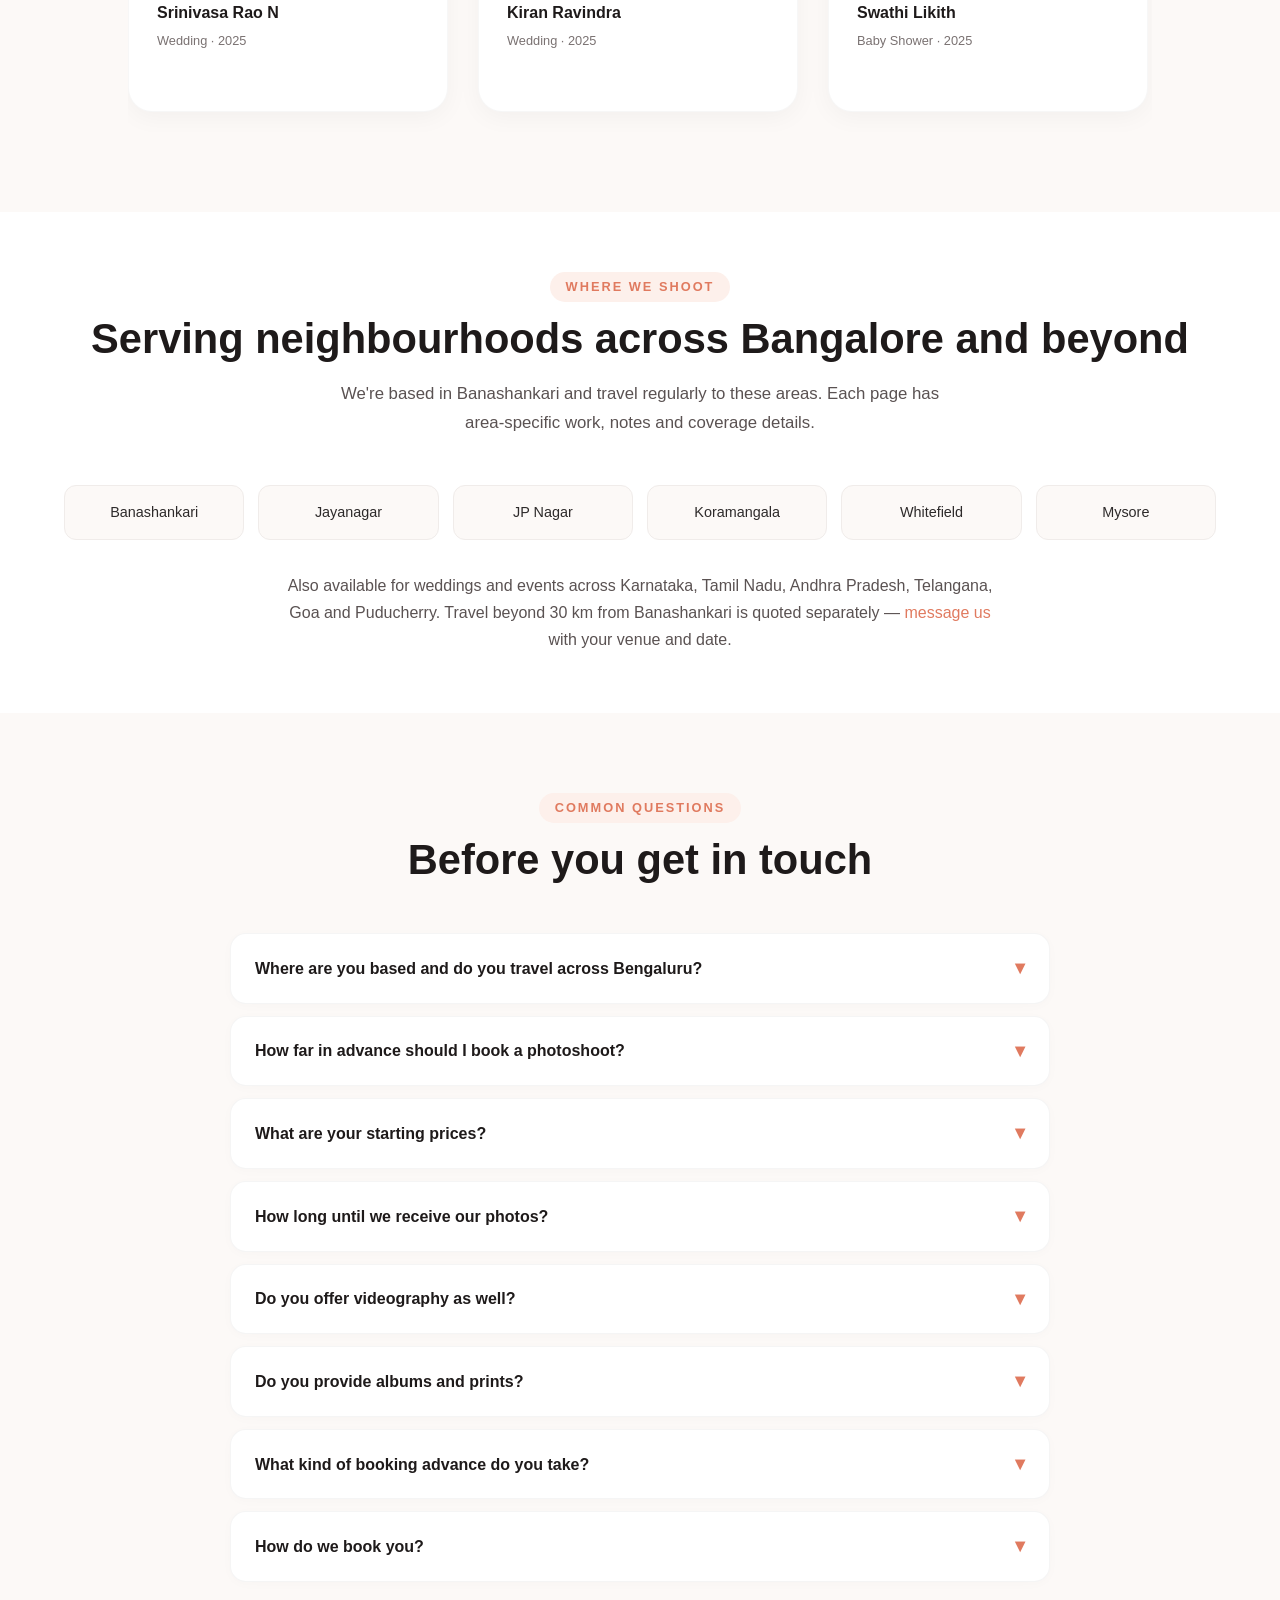
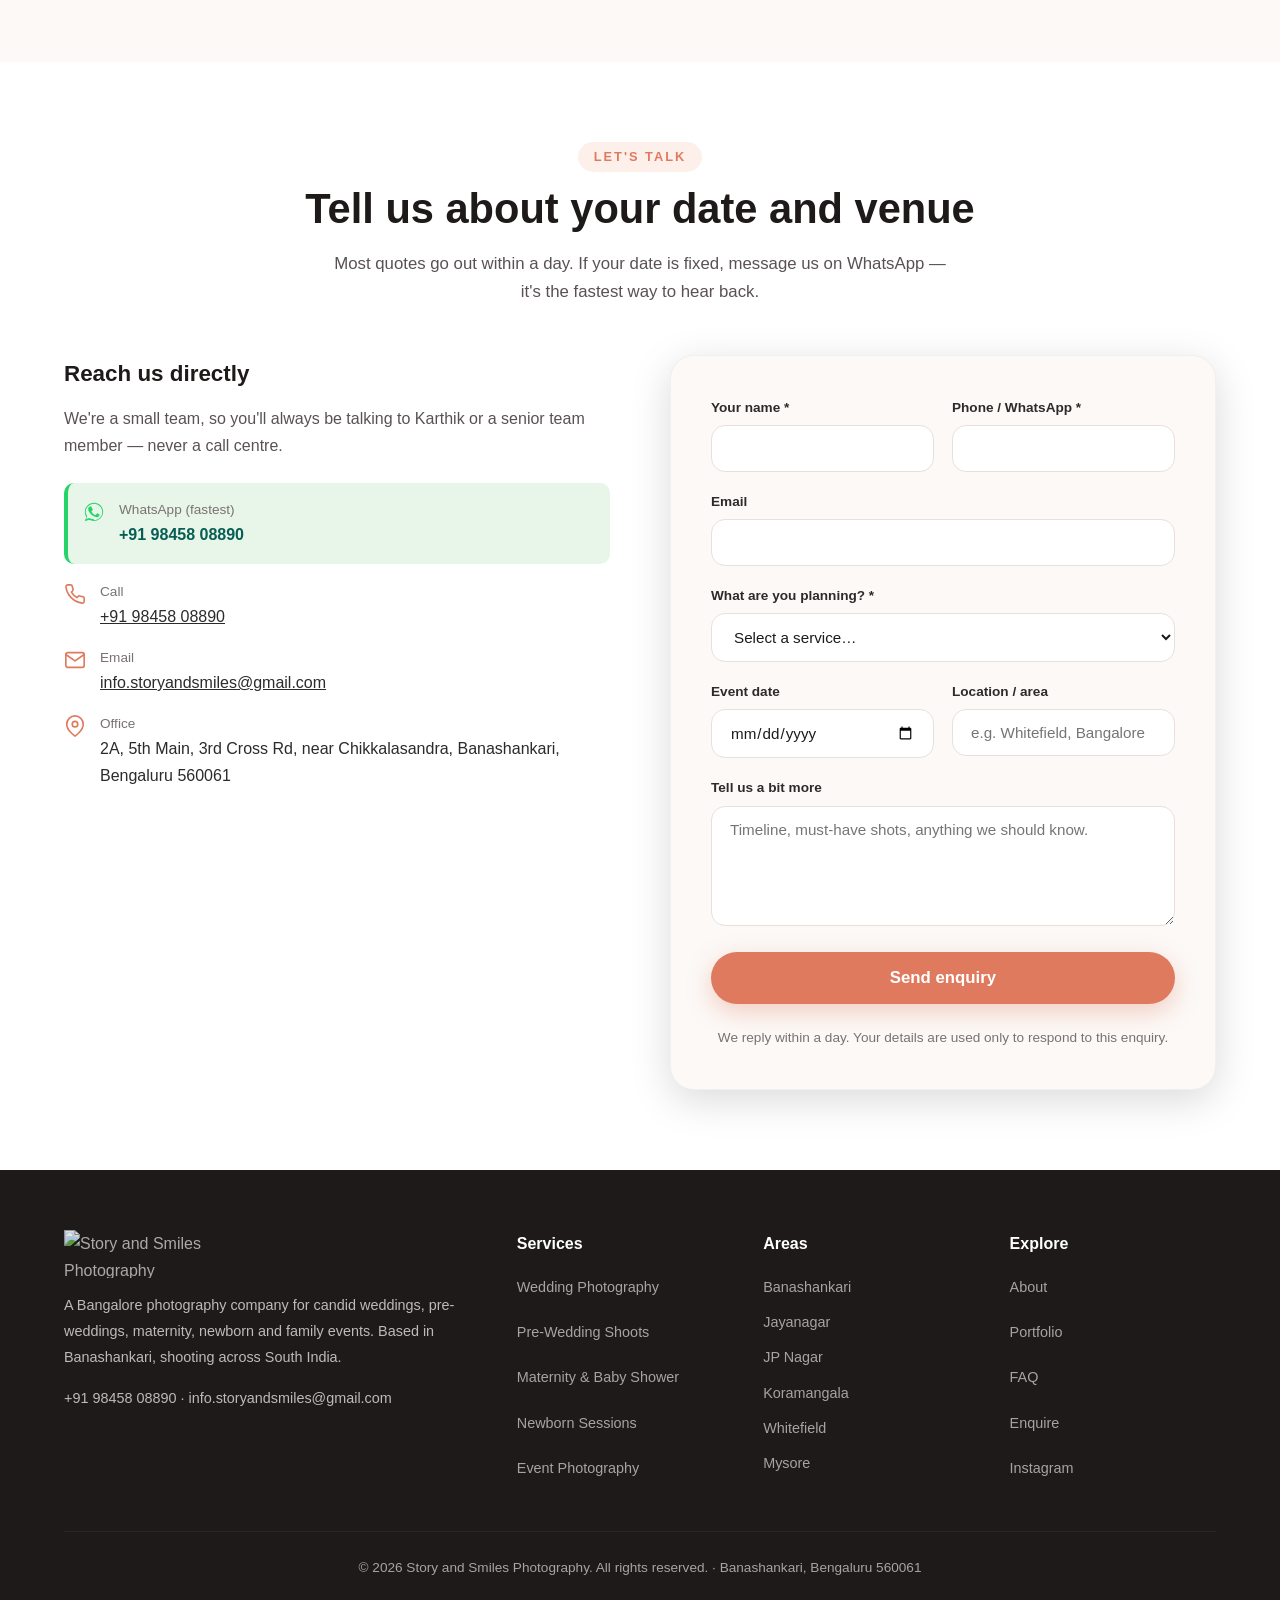
==== commit 718cf904: "Footer image upated assets/images/logo-white.png" ====
--- a/index.html
+++ b/index.html
@@ -1545,7 +1545,7 @@
         <div class="container">
             <div class="footer-grid">
                 <div class="footer-brand">
-                    <img src="/assets/images/logo.svg" alt="Story and Smiles Photography" class="footer-logo" width="160" height="48" loading="lazy" />
+                    <img src="/assets/images/assets/images/logo-white.png" alt="Story and Smiles Photography" class="footer-logo" width="160" height="48" loading="lazy" />
                     <p>A Bangalore photography company for candid weddings, pre-weddings, maternity, newborn and family events. Based in Banashankari, shooting across South India.</p>
                     <p><a href="https://wa.me/919845808890" target="_blank" rel="noopener">+91 98458 08890</a> · <a href="mailto:info.storyandsmiles@gmail.com">info.storyandsmiles@gmail.com</a></p>
                 </div>
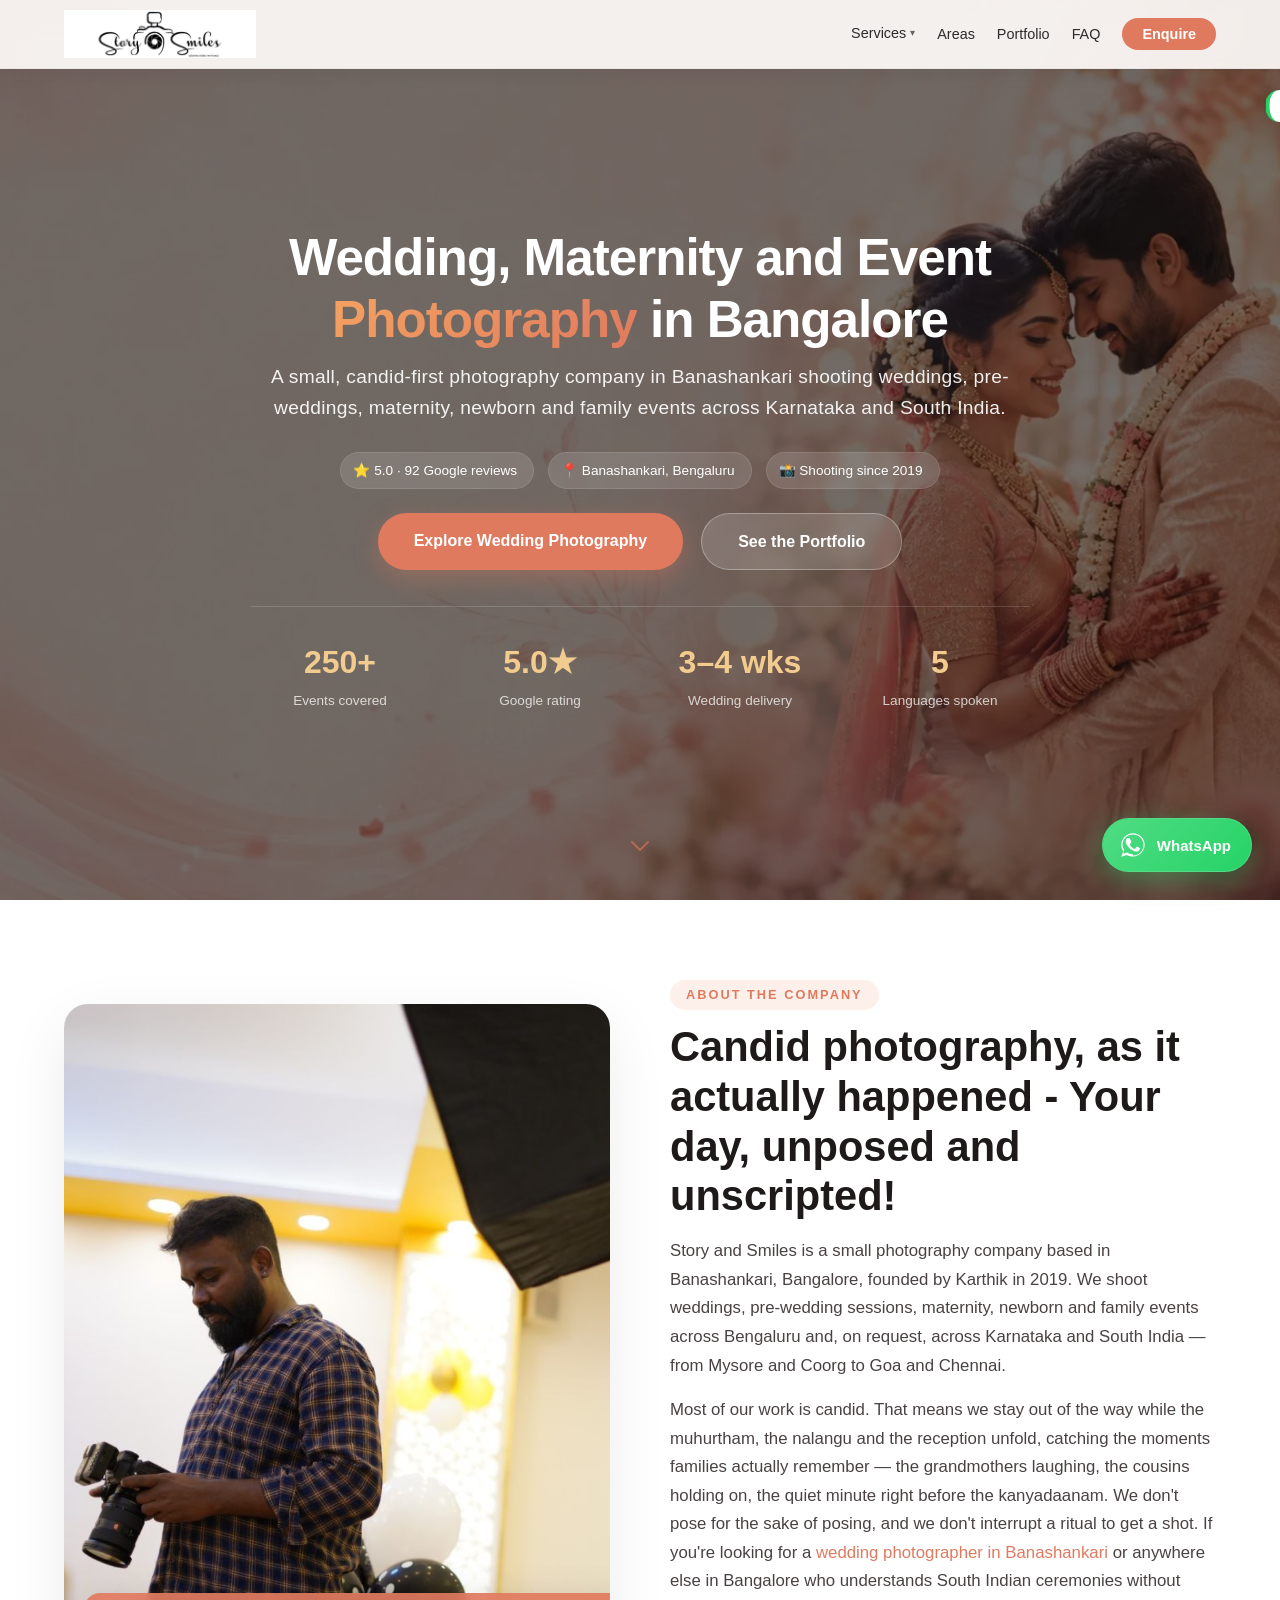
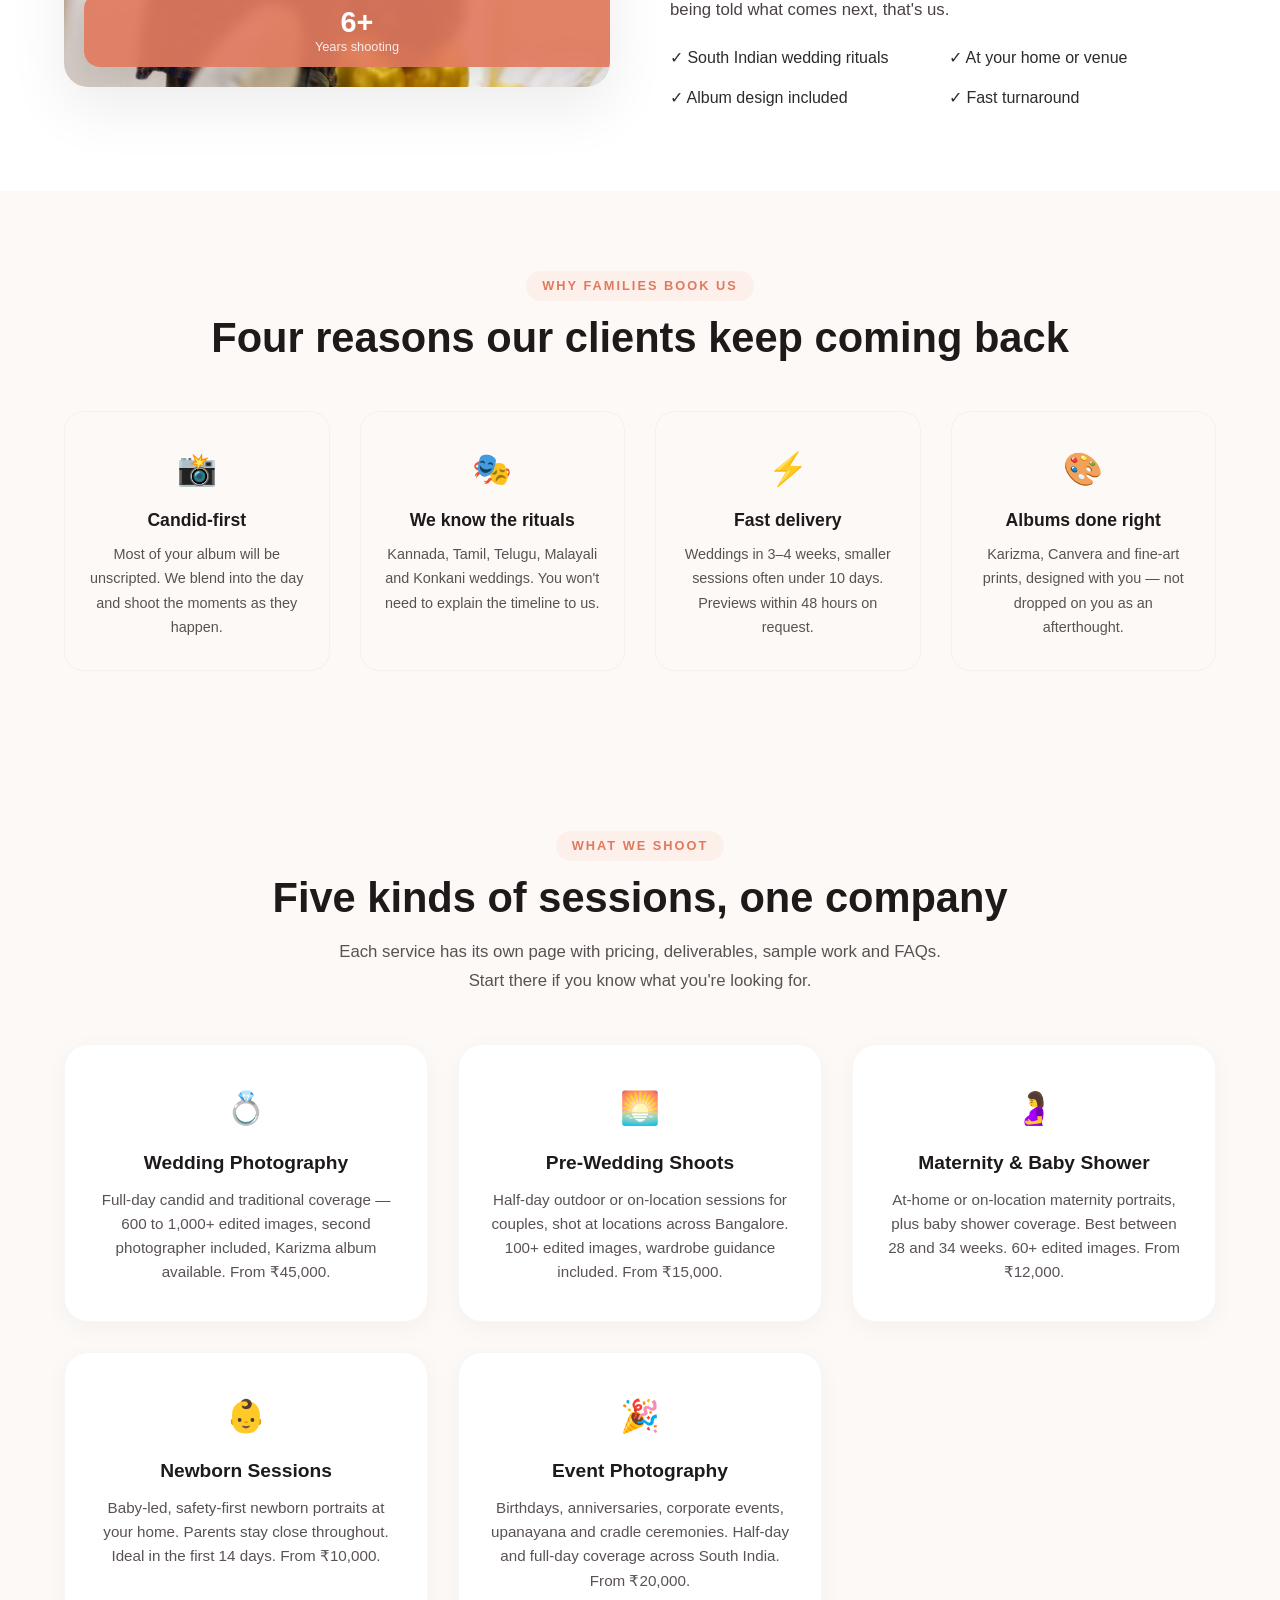
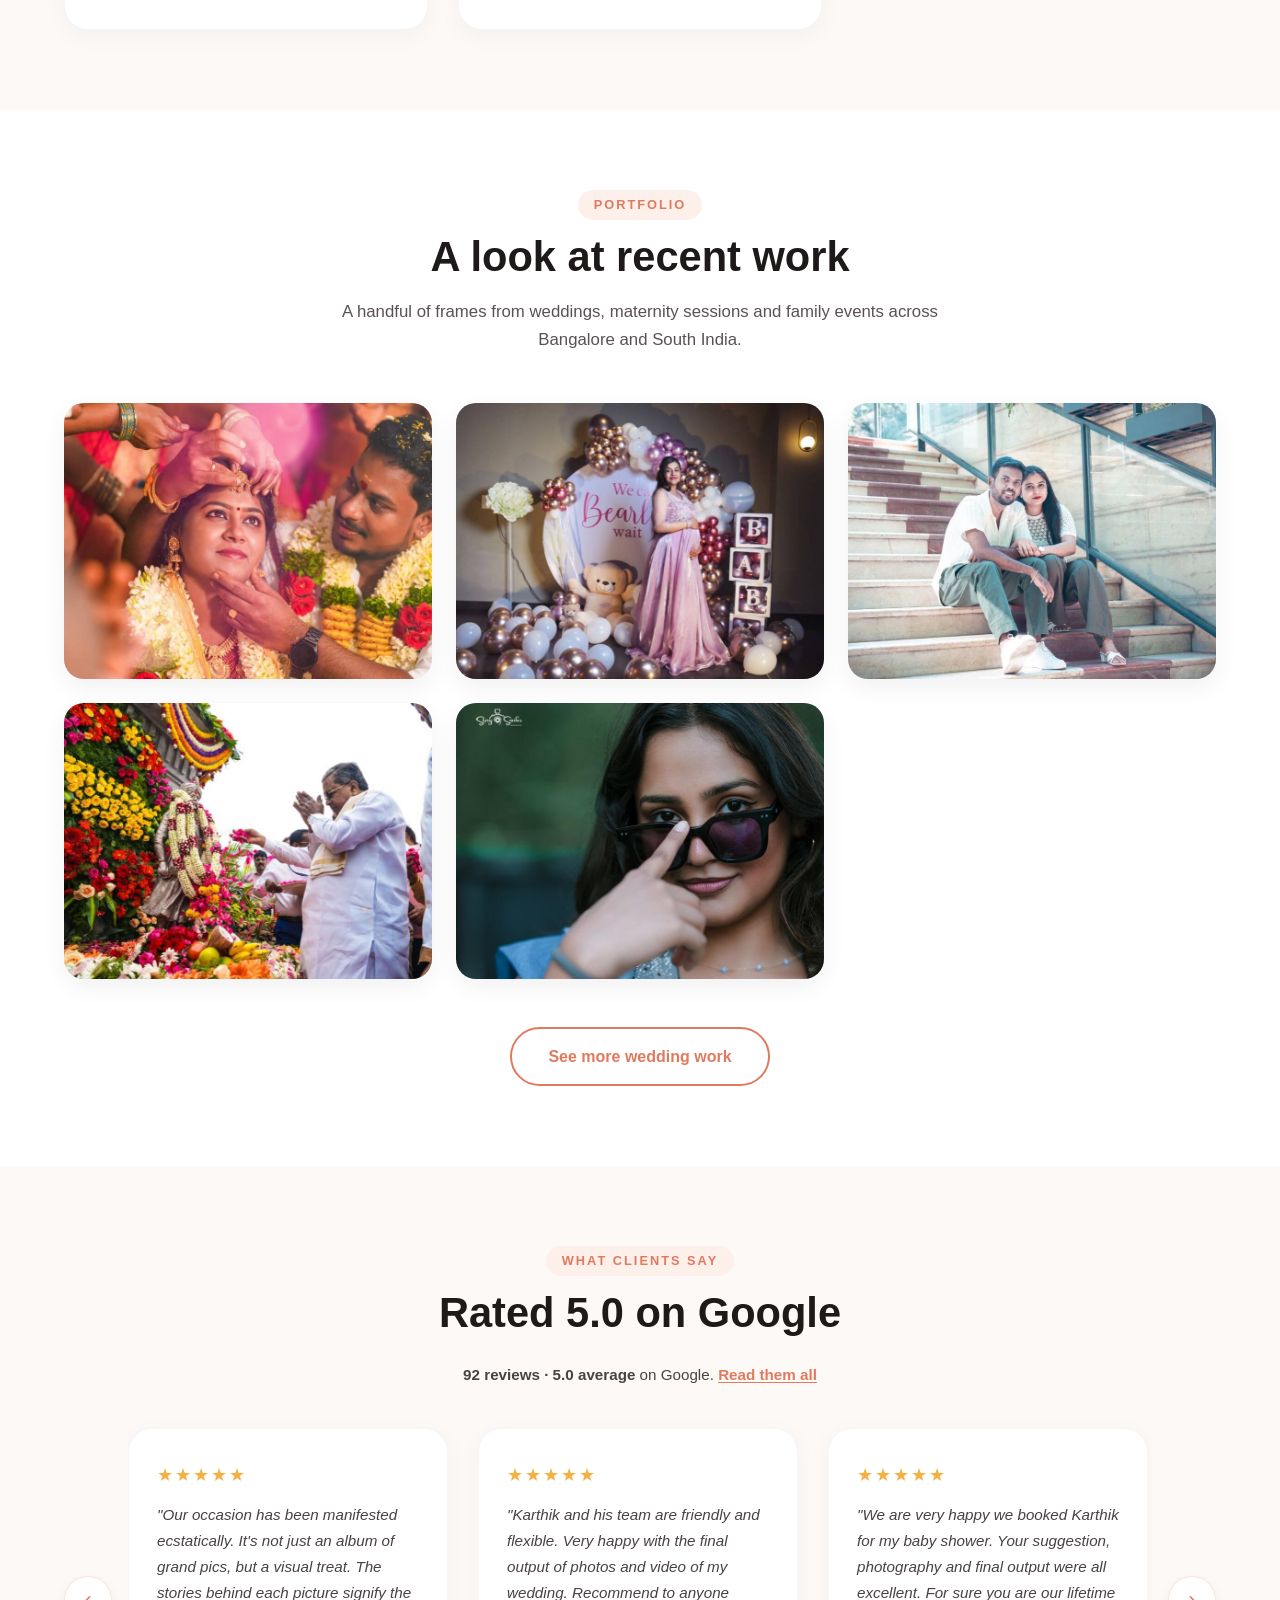
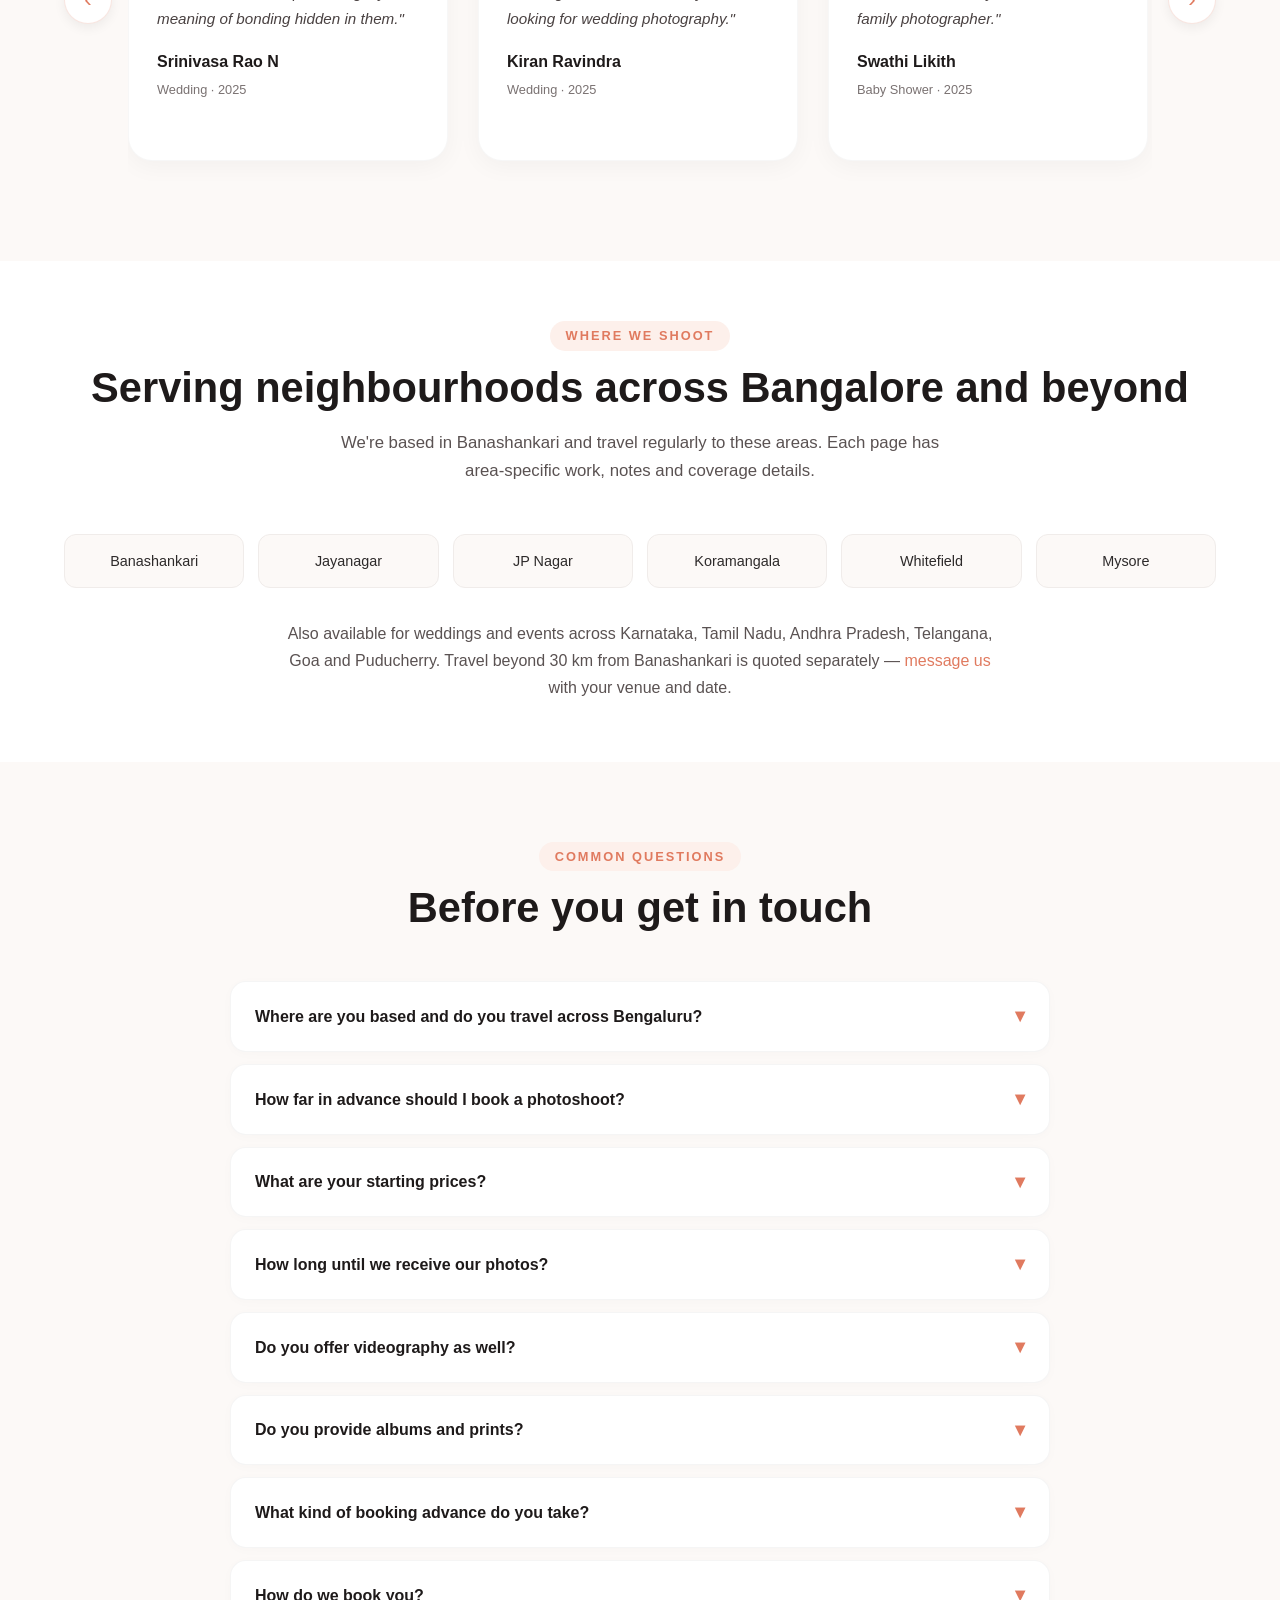
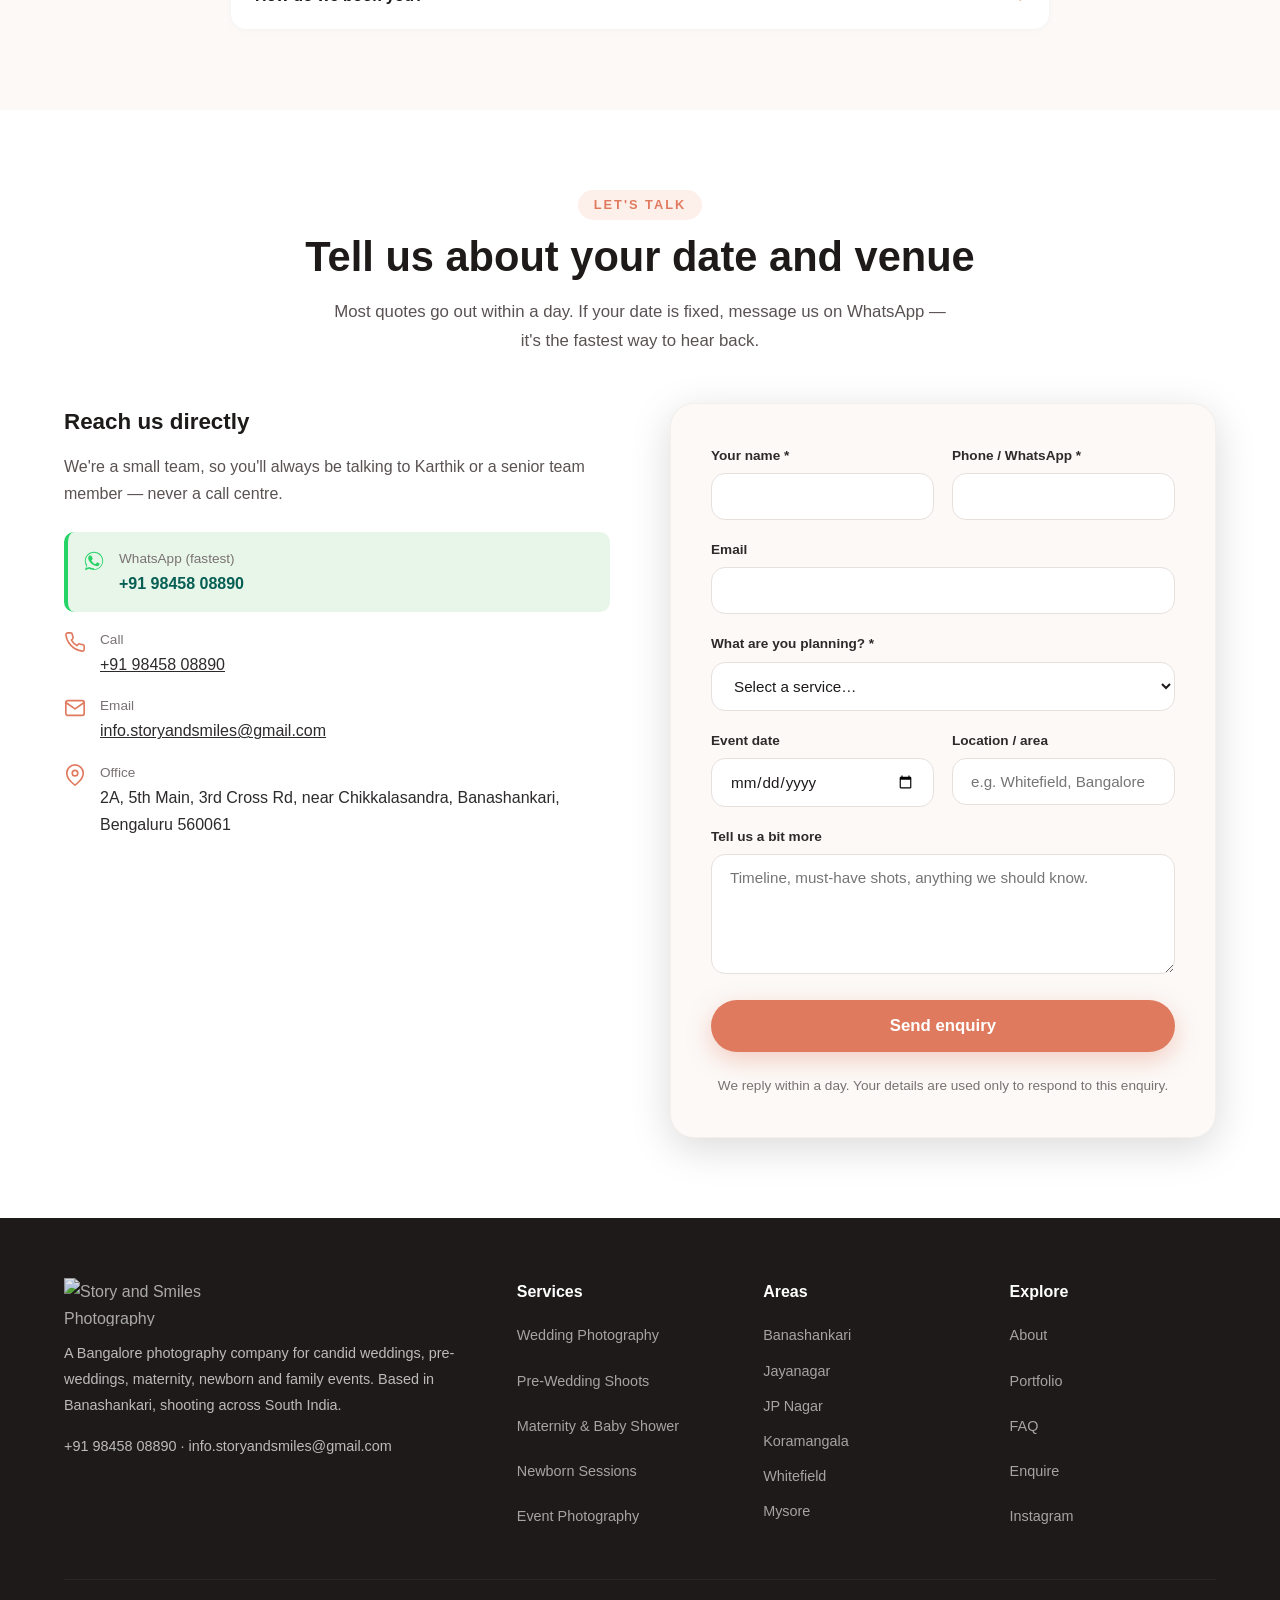
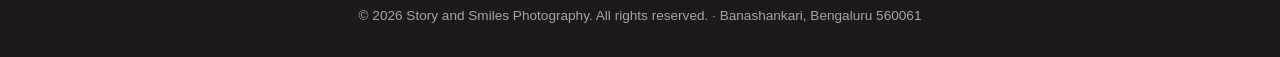
==== commit 56d0b5de: "H2 updated Candid photography, as it actually happened - Your day, unposed and unscripted!" ====
--- a/index.html
+++ b/index.html
@@ -1164,7 +1164,7 @@
                     <div>
                         <span class="section-subtitle">About the company</span>
                         <h2 class="section-title" id="about-heading" style="text-align:left;">
-                            Candid photography, told the way it actually happened
+                            Candid photography, as it actually happened - Your day, unposed and unscripted!
                         </h2>
                         <p class="about-text" id="about-summary">
                             Story and Smiles is a small photography company based in Banashankari, Bangalore, founded by Karthik in 2019. We shoot weddings, pre-wedding sessions, maternity, newborn and family events across Bengaluru and, on request, across Karnataka and South India — from Mysore and Coorg to Goa and Chennai.
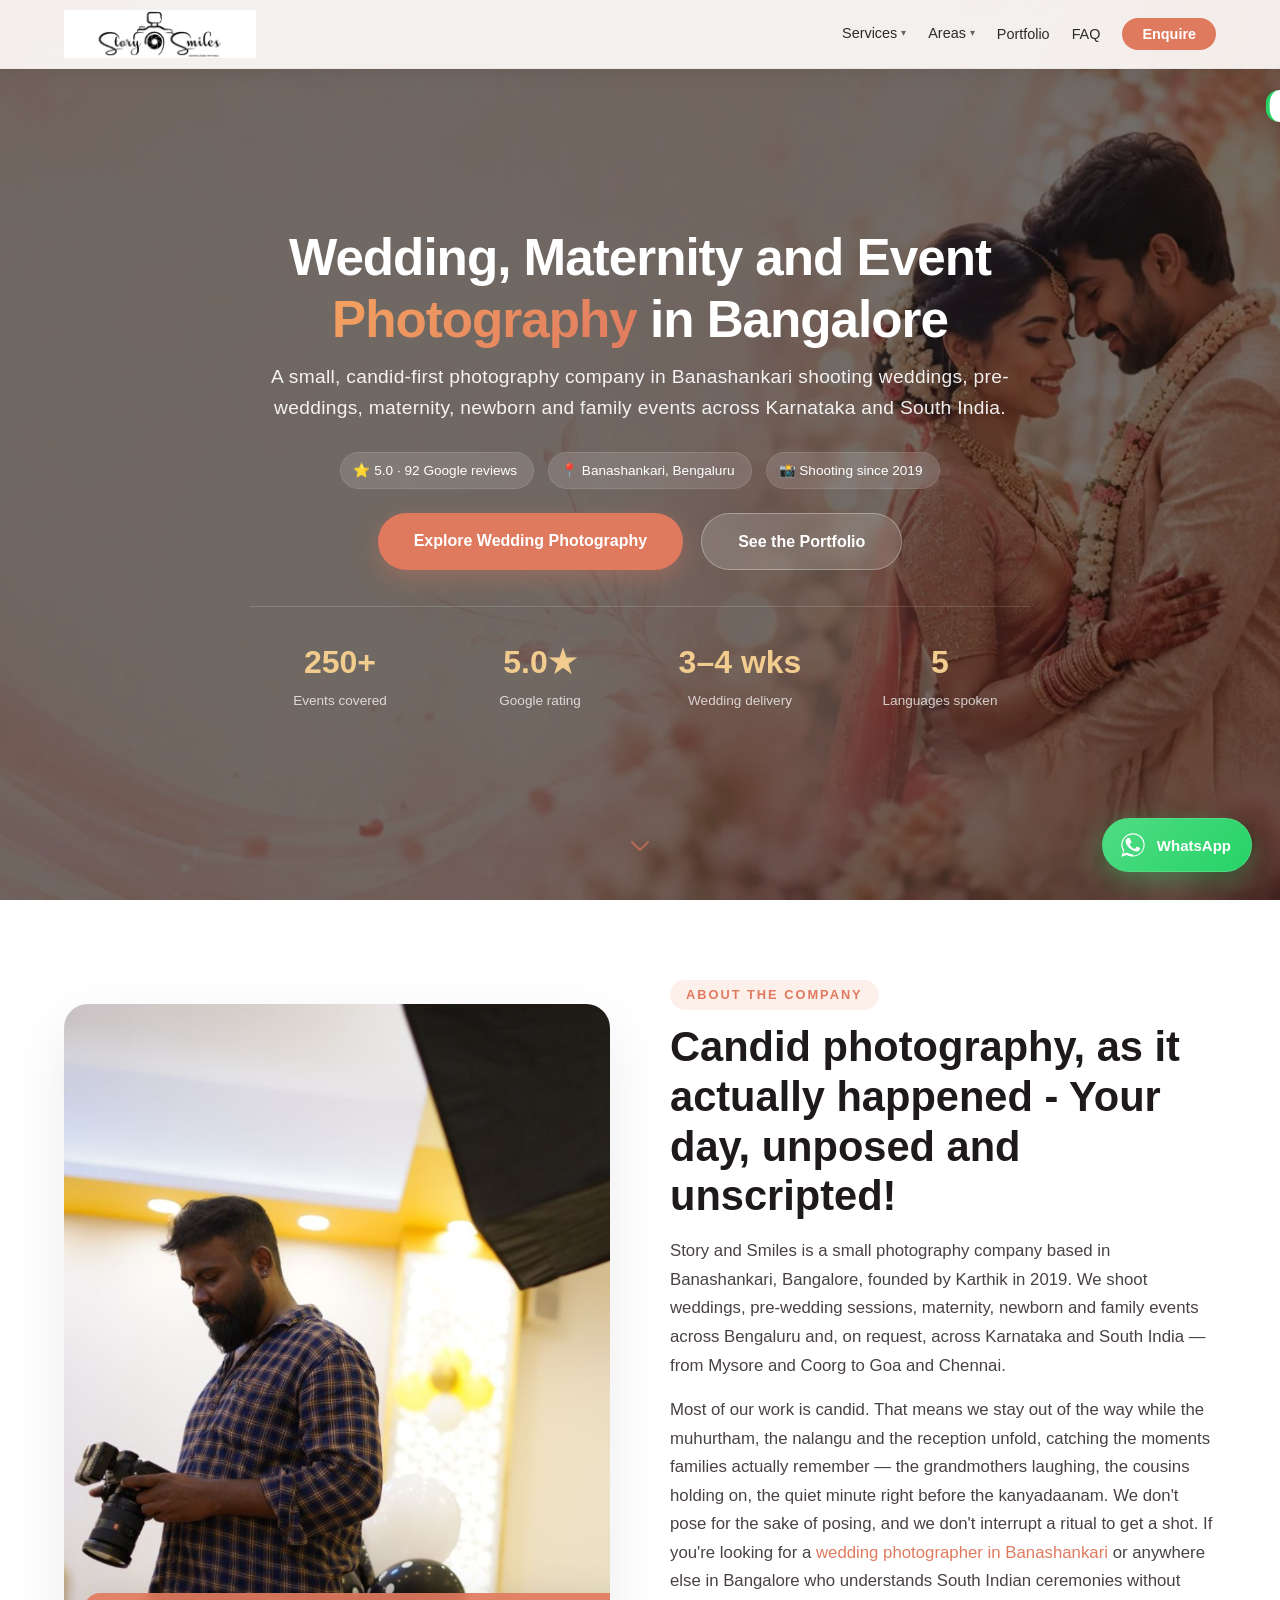
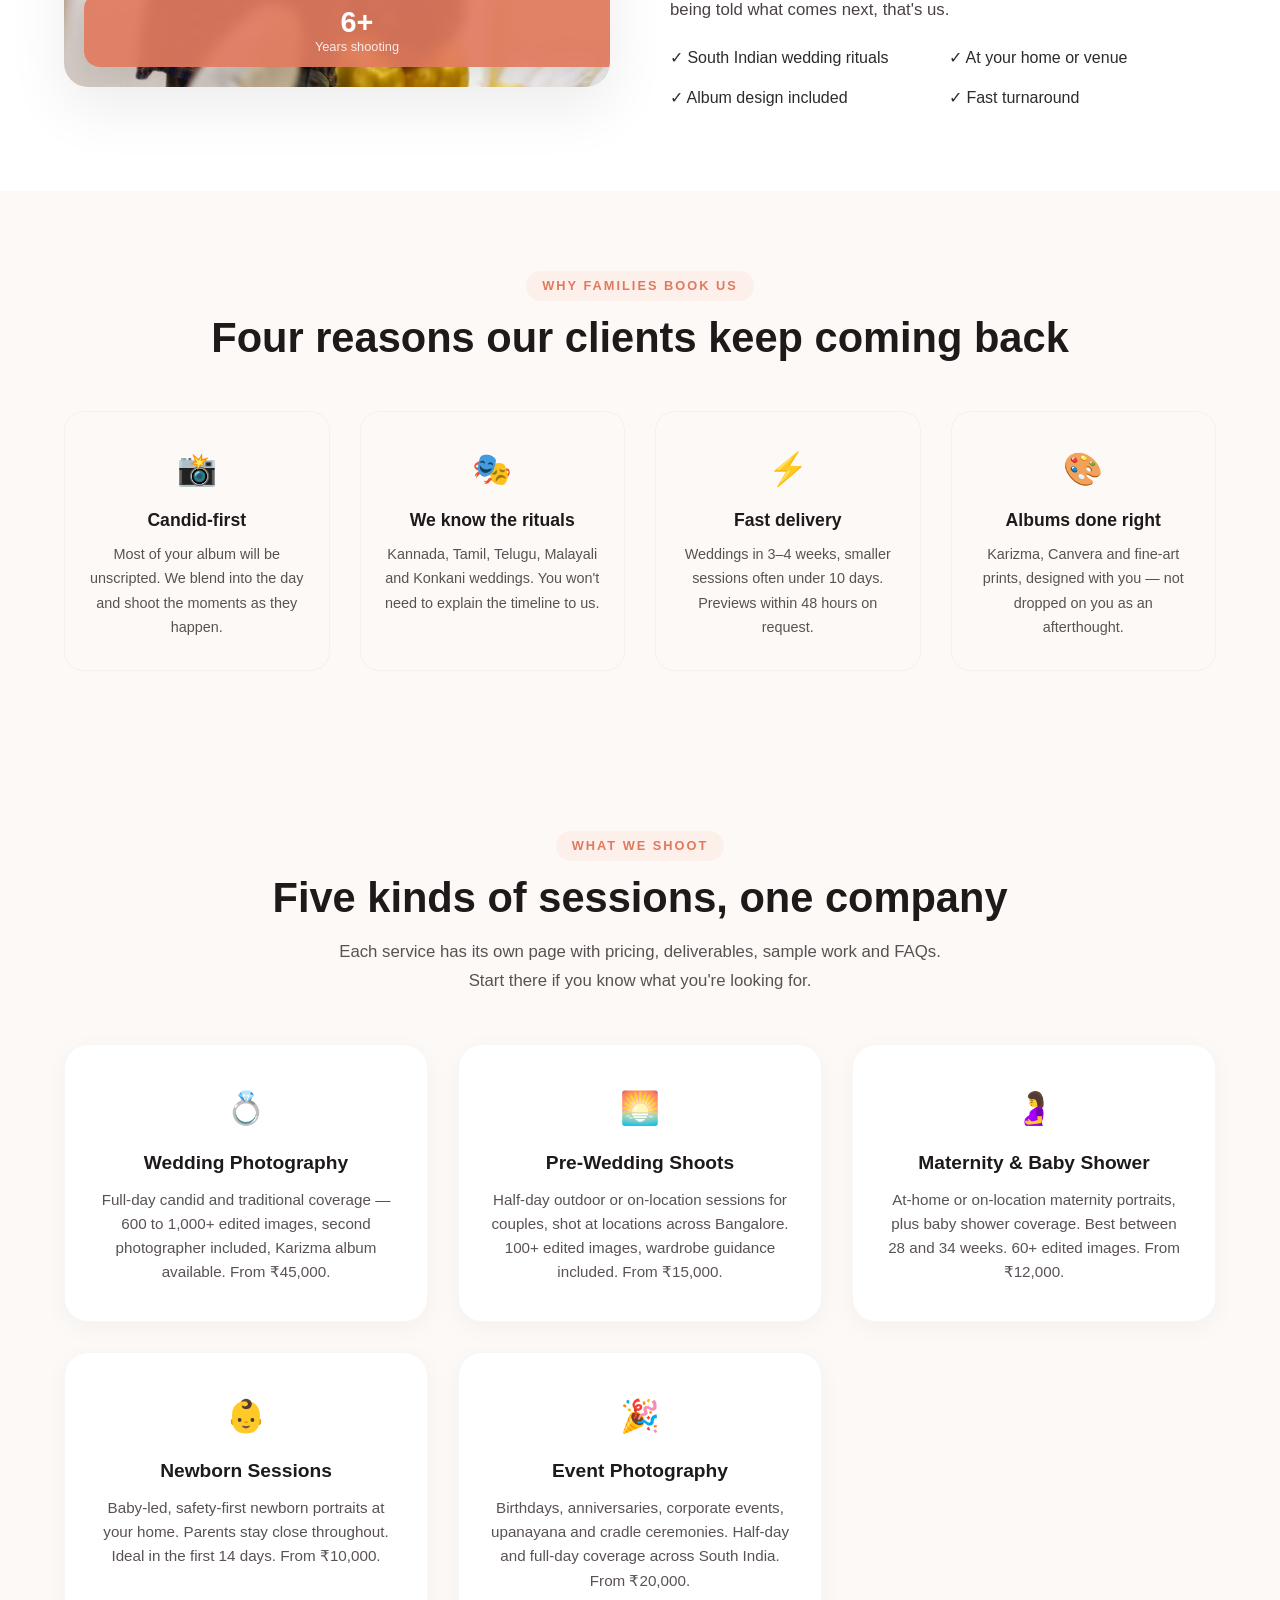
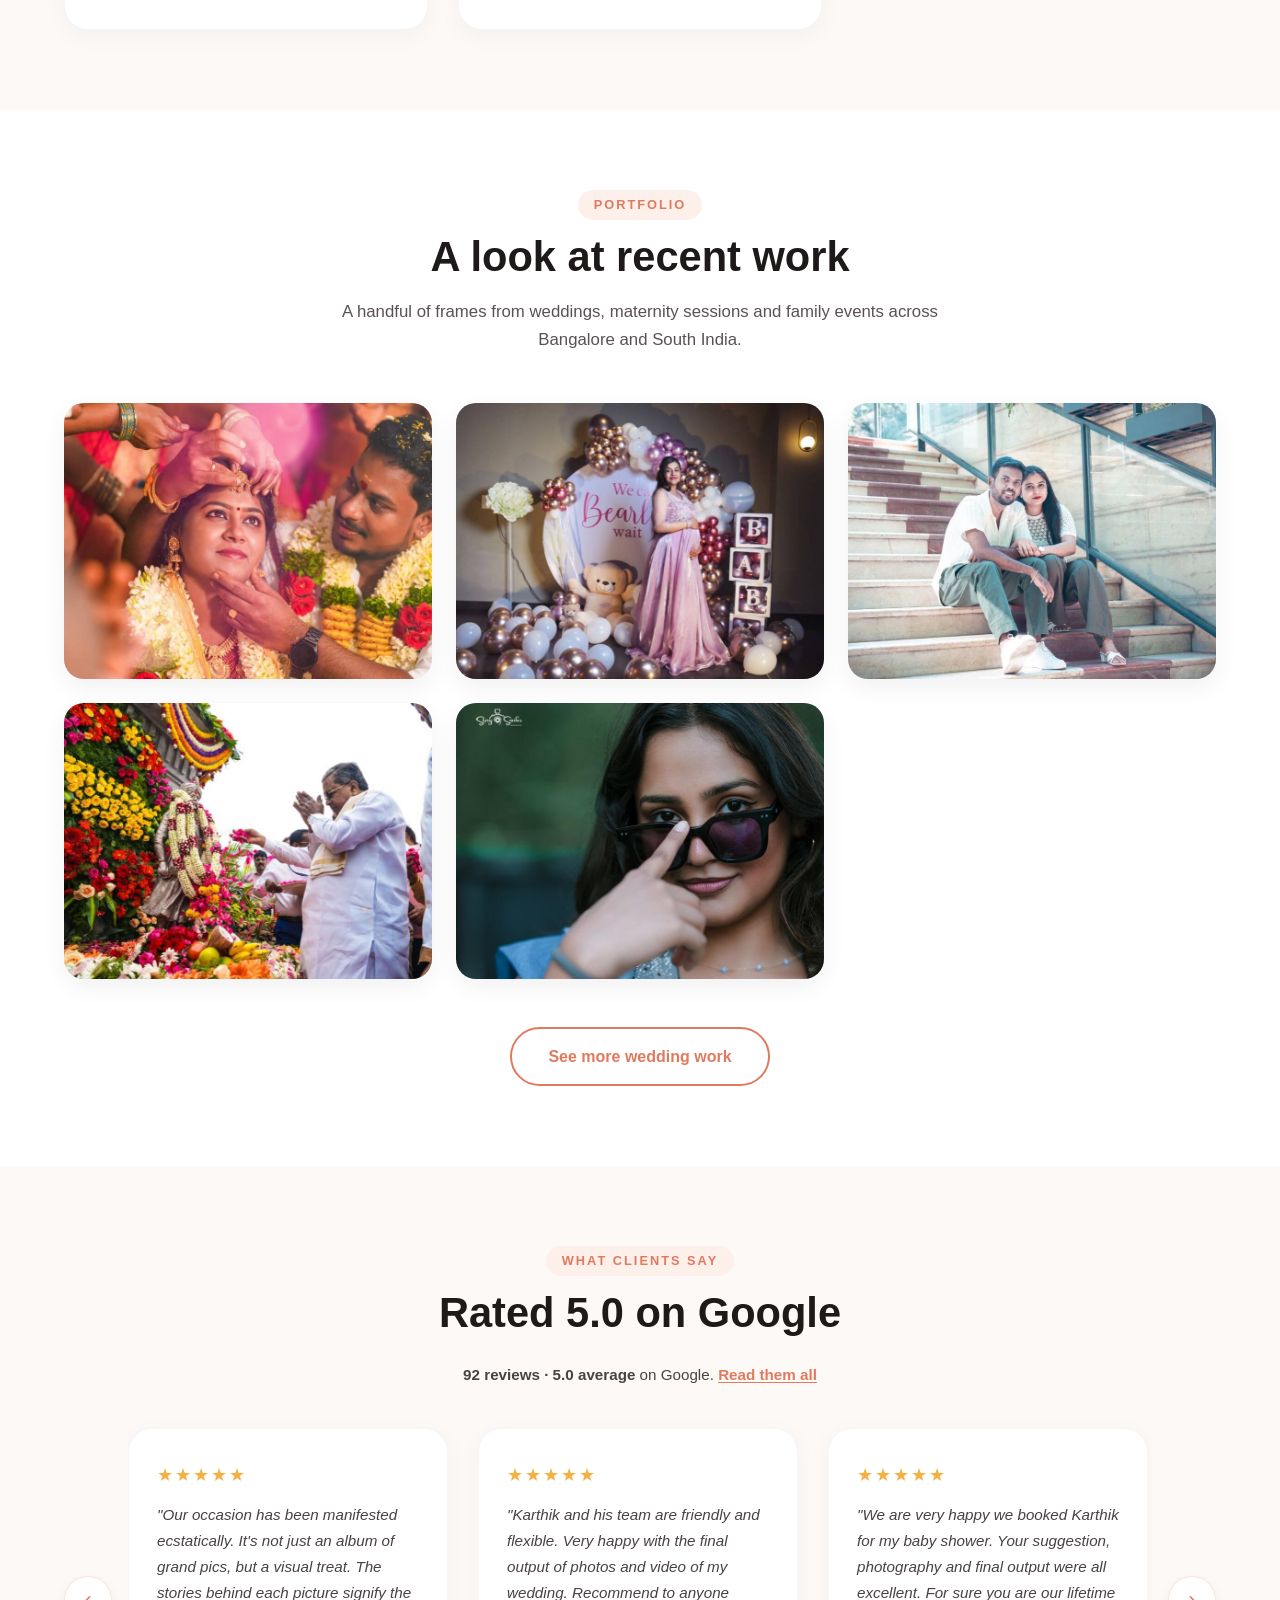
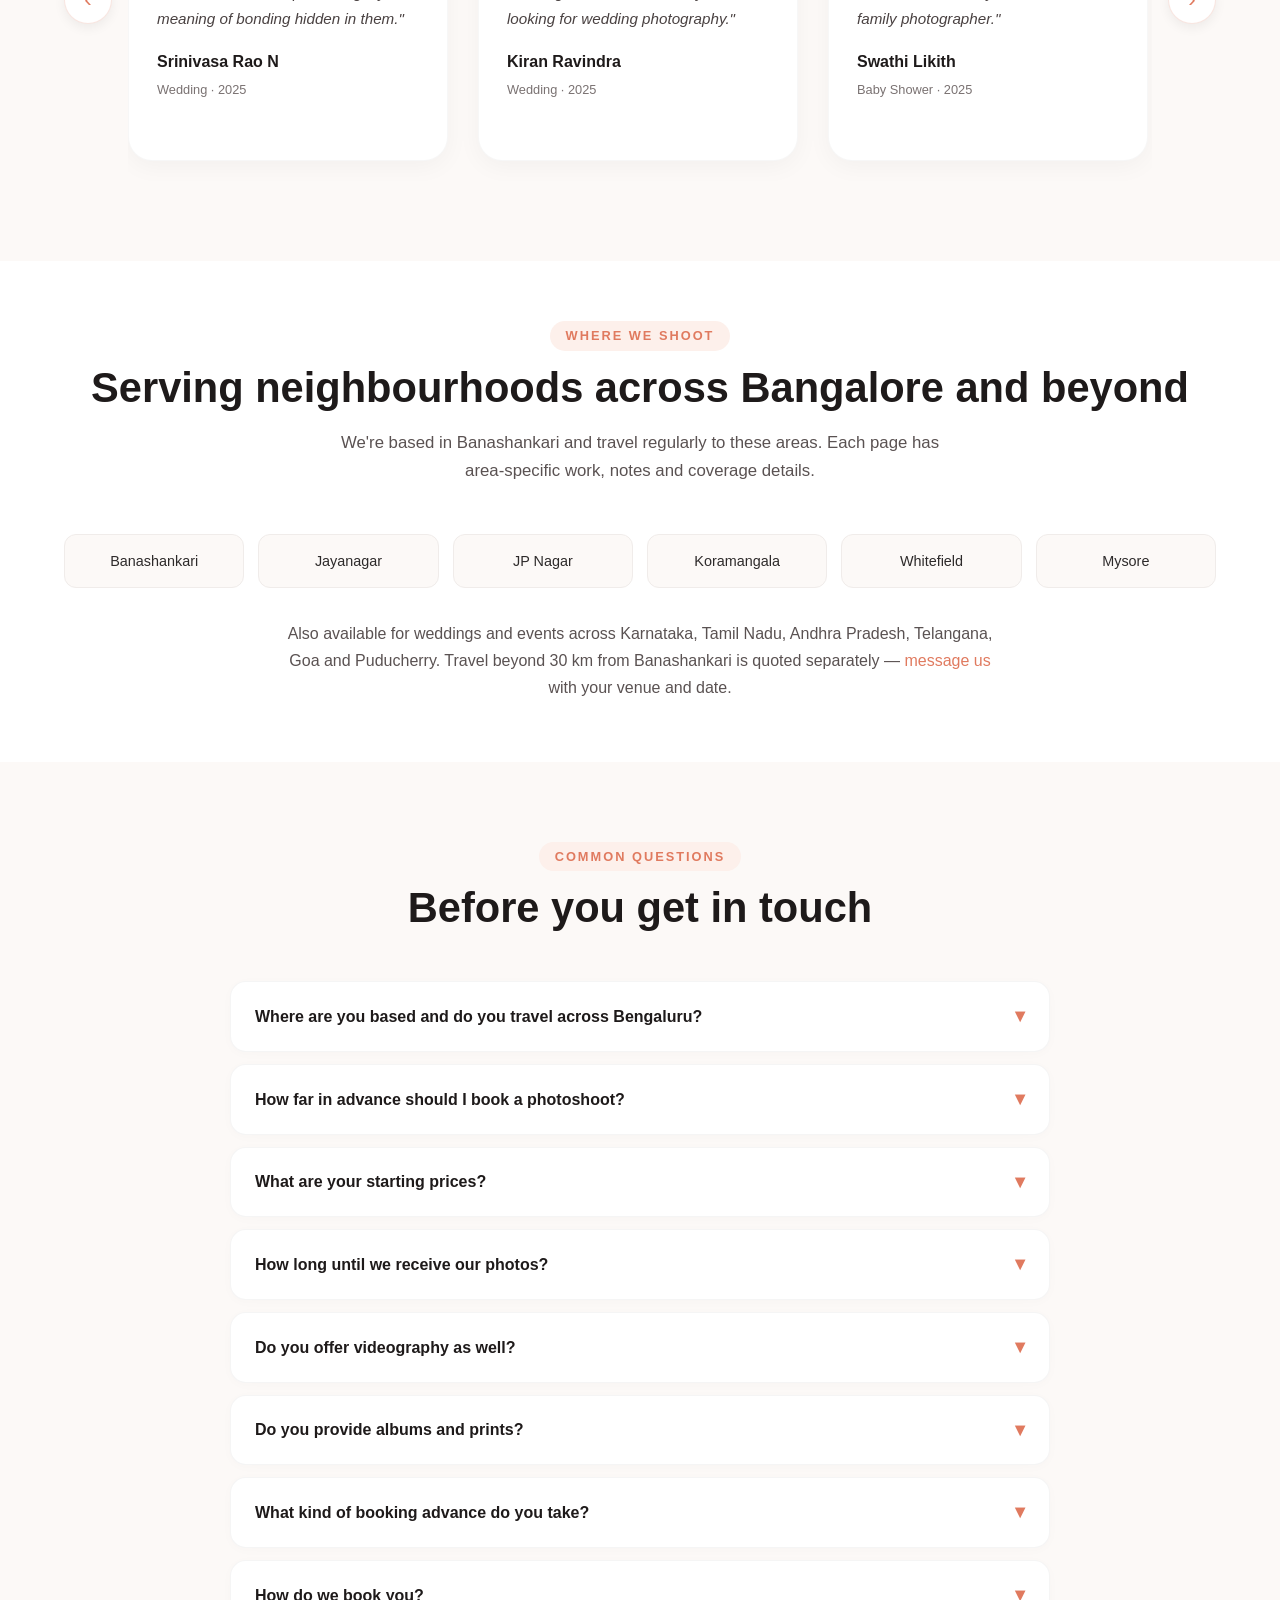
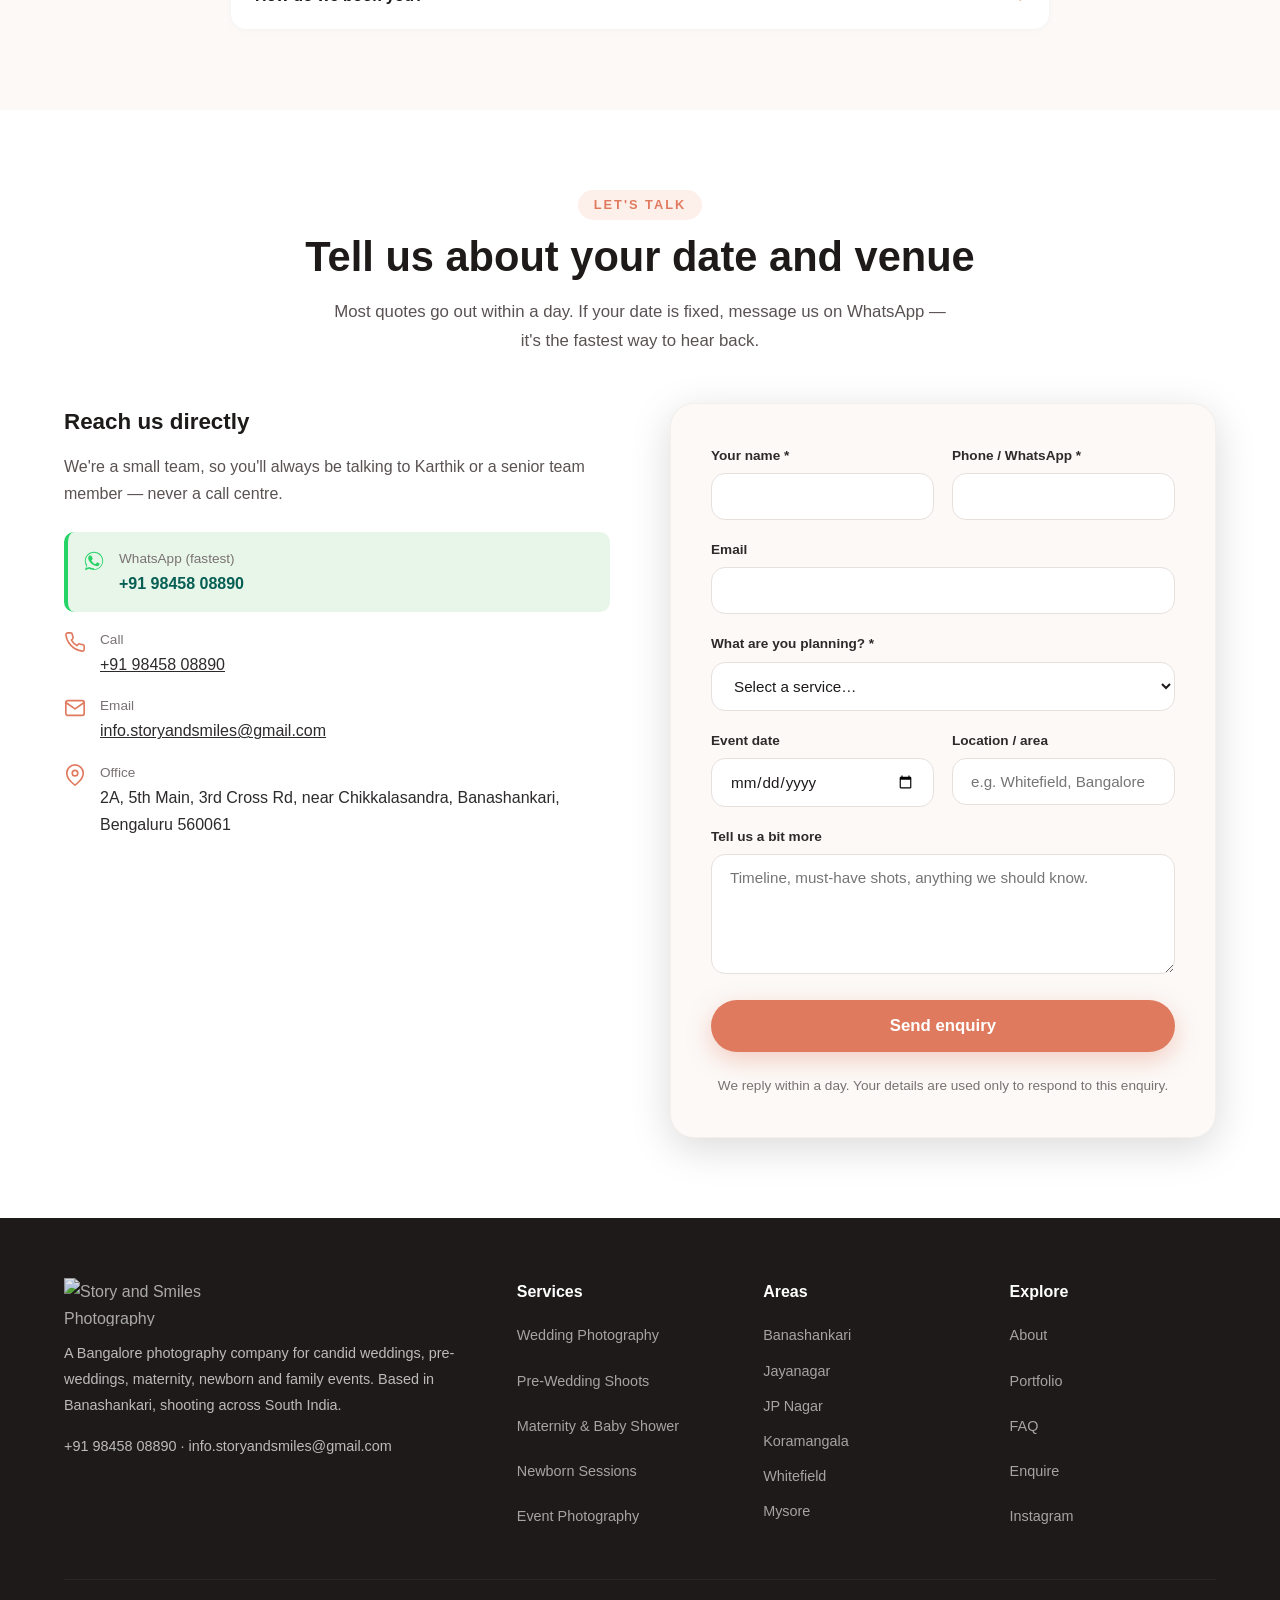
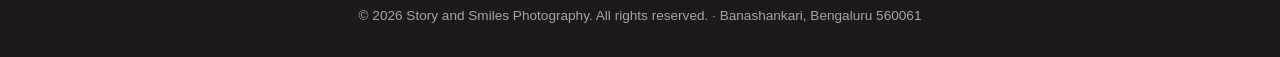
==== commit c5a93886: "Update near area nav section" ====
--- a/index.html
+++ b/index.html
@@ -1087,8 +1087,19 @@
                         <li><a href="/event-photography-bangalore.html">Event Photography</a></li>
                     </ul>
                 </li>
-                <li><a href="#areas">Areas</a></li>
-                <li><a href="#gallery">Portfolio</a></li>
+                <li class="nav-dropdown">
+                 <a href="#areas" class="nav-dropdown-toggle" aria-haspopup="true">Areas <span class="caret">▾</span></a>
+                    <ul class="nav-dropdown-menu">
+                        <li><a href="/areas/banashankari.html">Banashankari</a></li>
+                        <li><a href="/areas/jayanagar.html">Jayanagar</a></li>
+                        <li><a href="/areas/jp-nagar.html">JP Nagar</a></li>
+                        <li><a href="/areas/koramangala.html">Koramangala</a></li>
+                        <li><a href="/areas/whitefield.html">Whitefield</a></li>
+                        <li><a href="/areas/mysore.html">Mysore</a></li>
+                    </ul>
+                </li>
+                
+                <li><a href="https://karthikstories.my.canva.site/">Portfolio</a></li>
                 <li><a href="#faq">FAQ</a></li>
                 <li><a href="#contact" class="nav-cta">Enquire</a></li>
             </ul>
